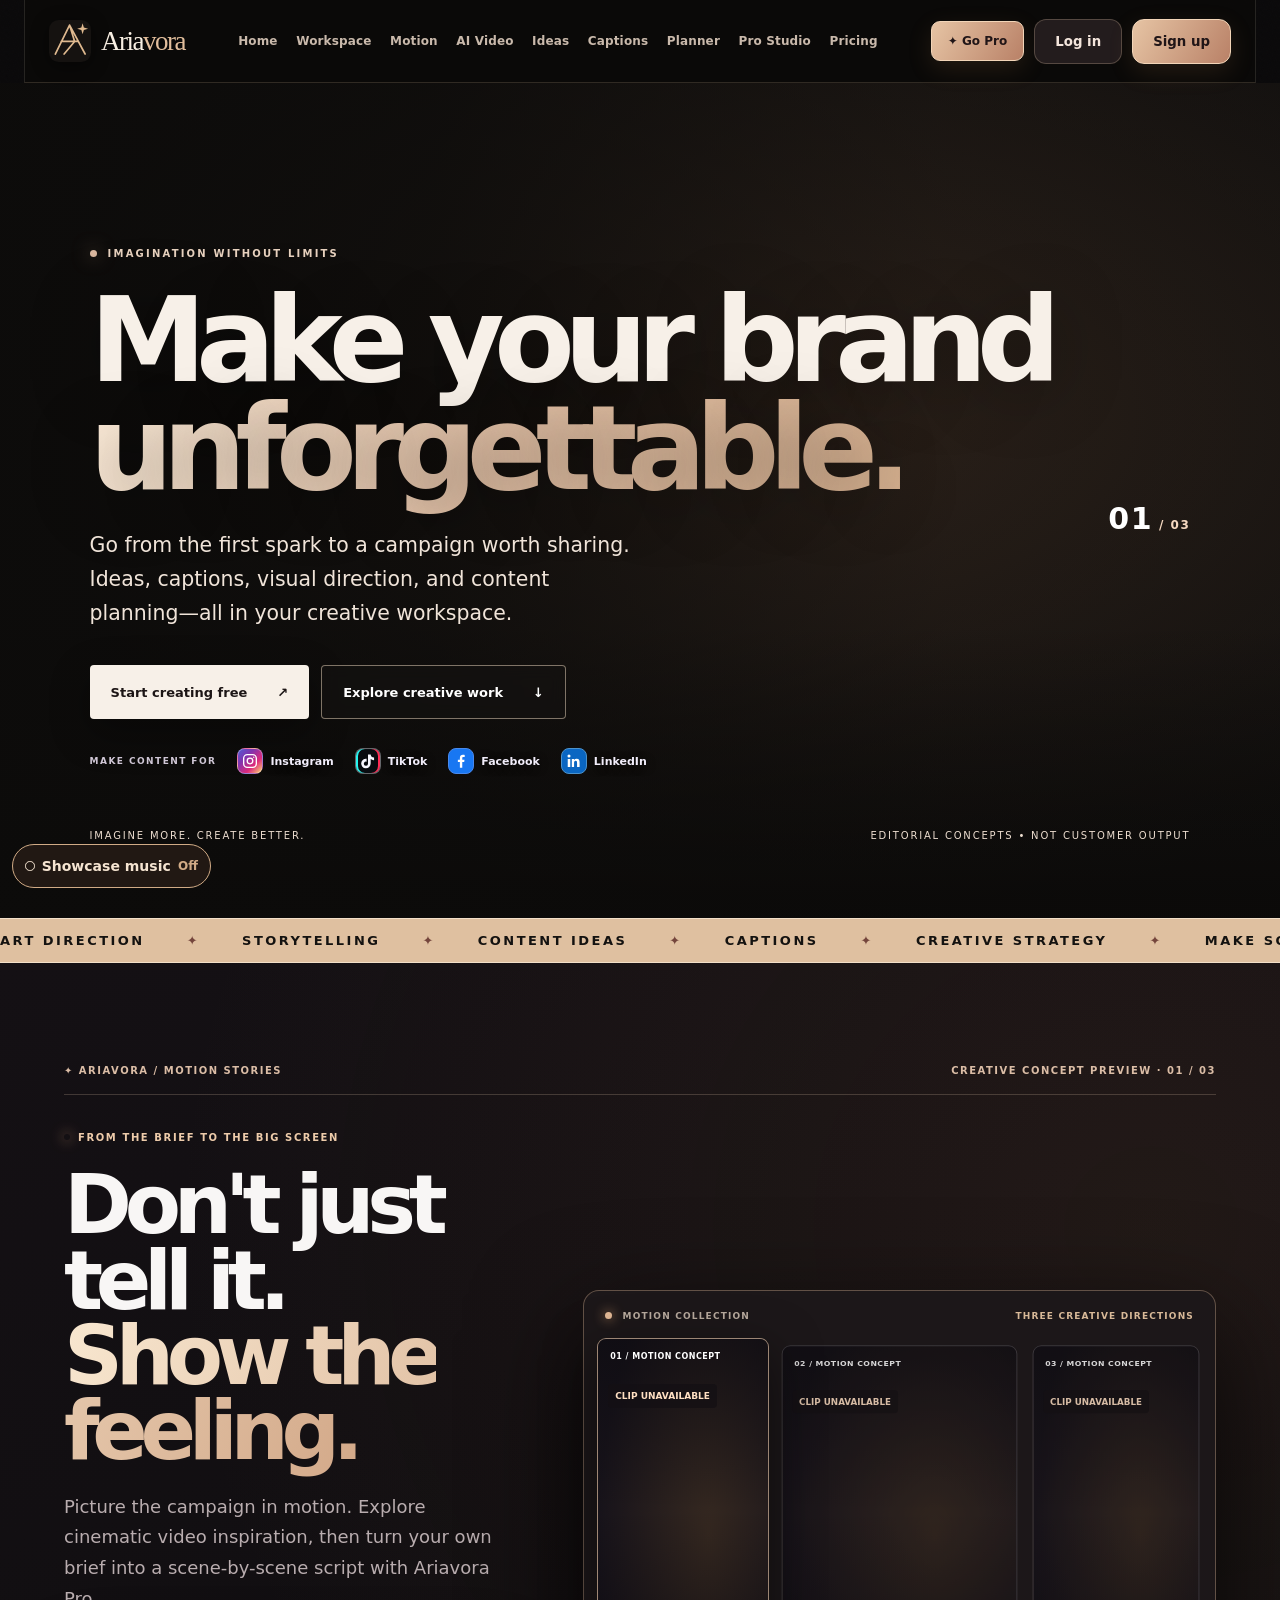
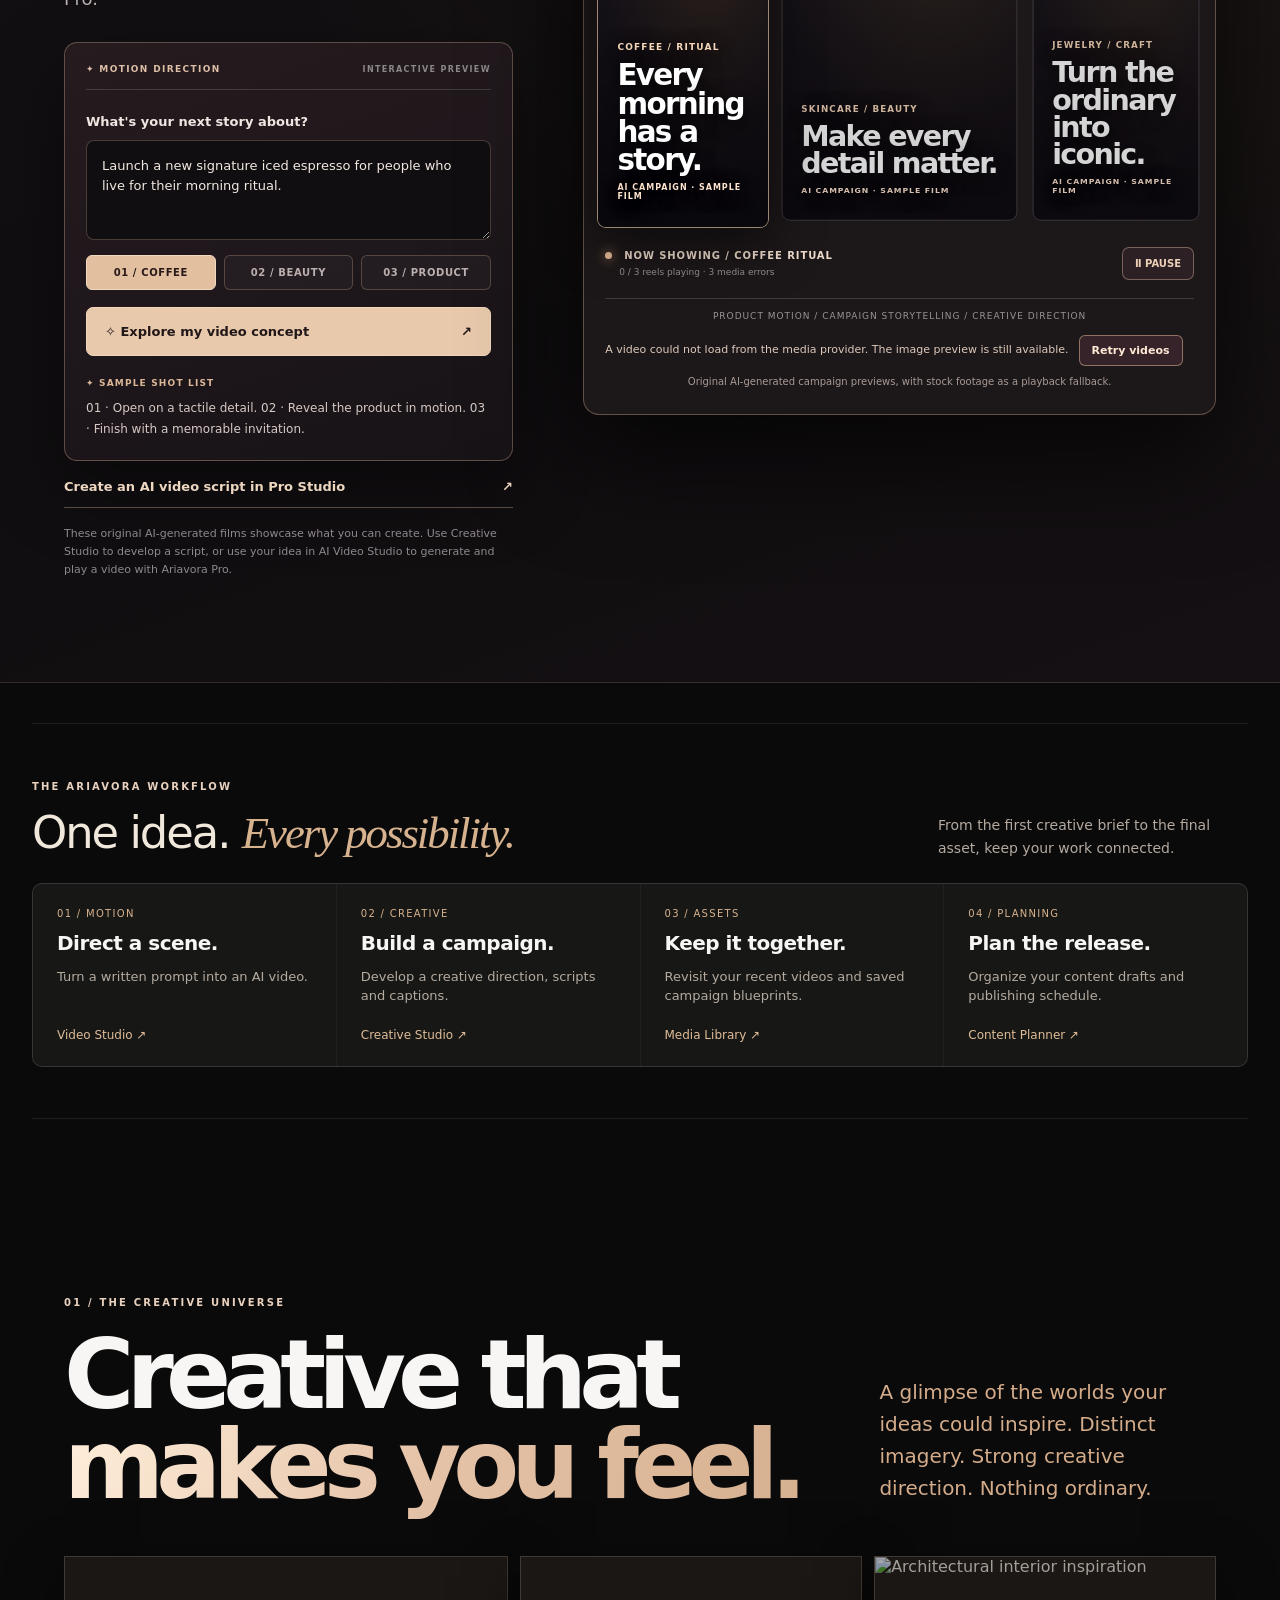
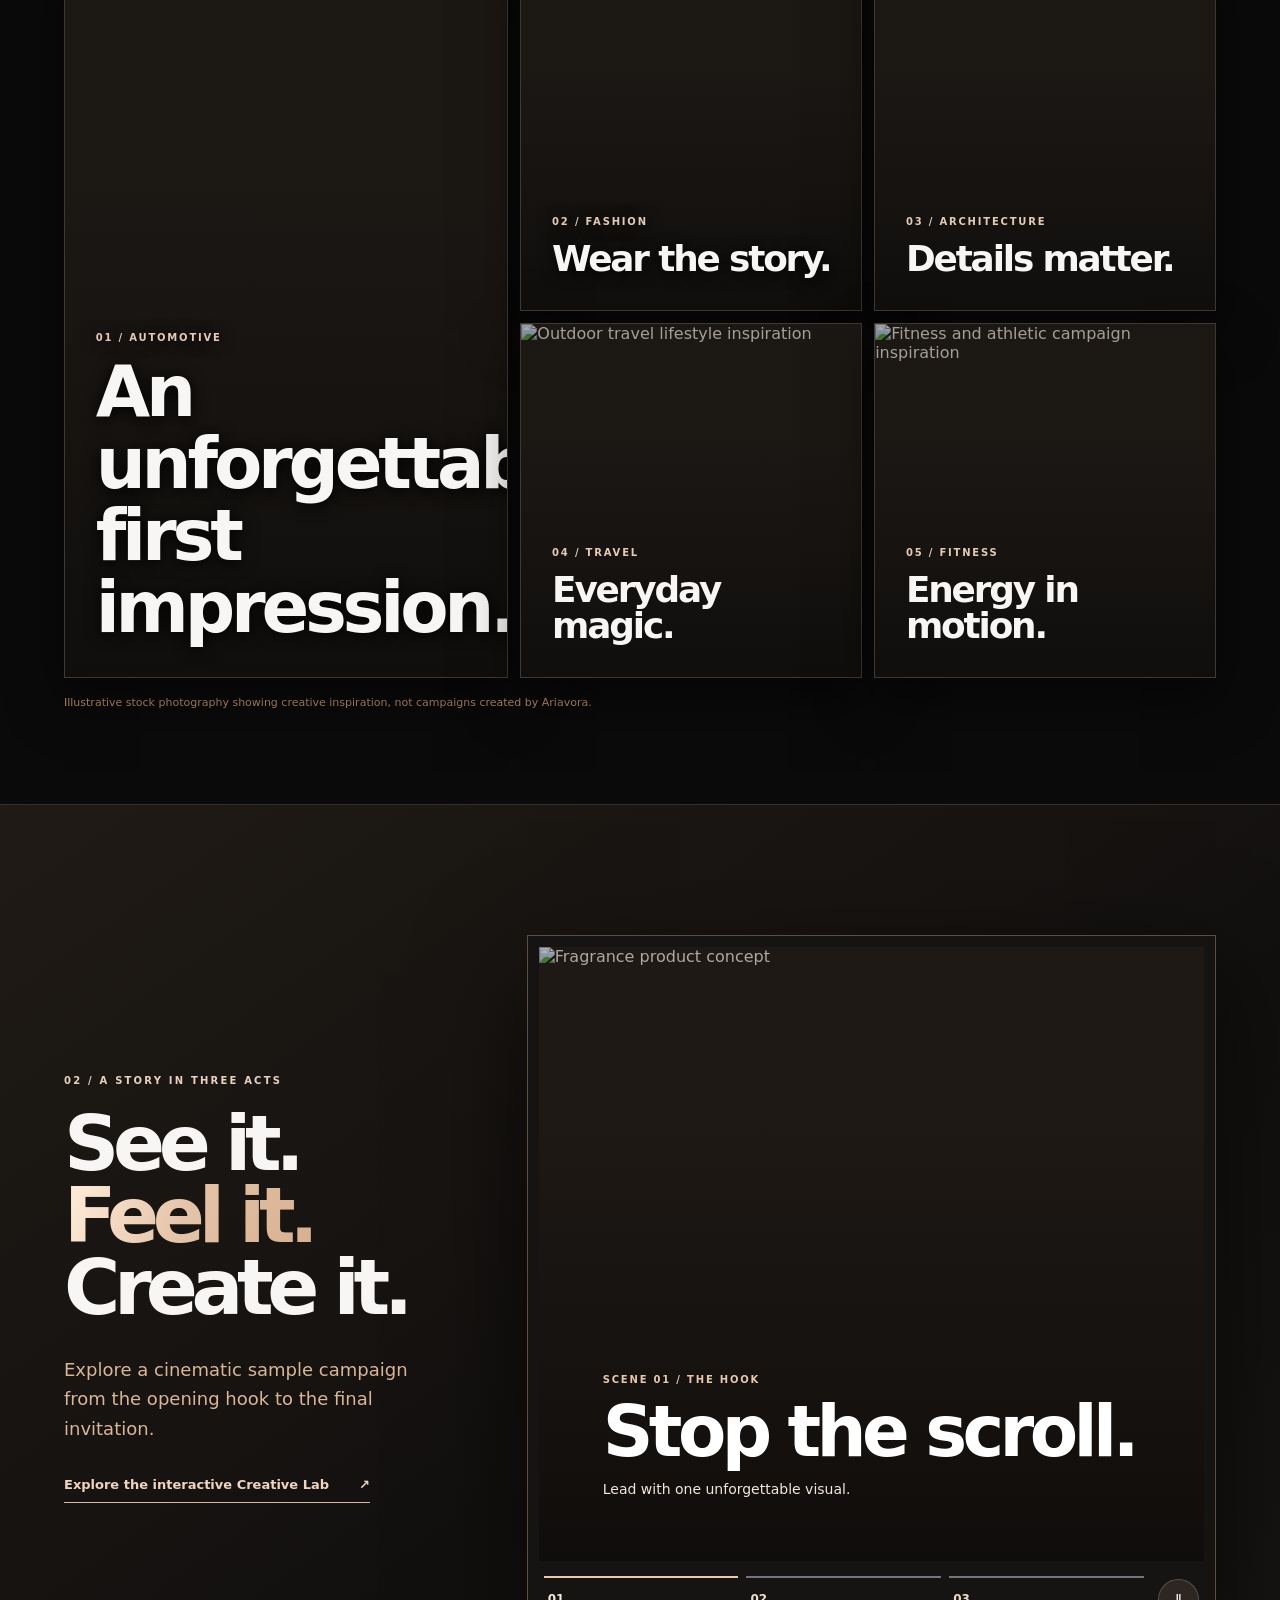
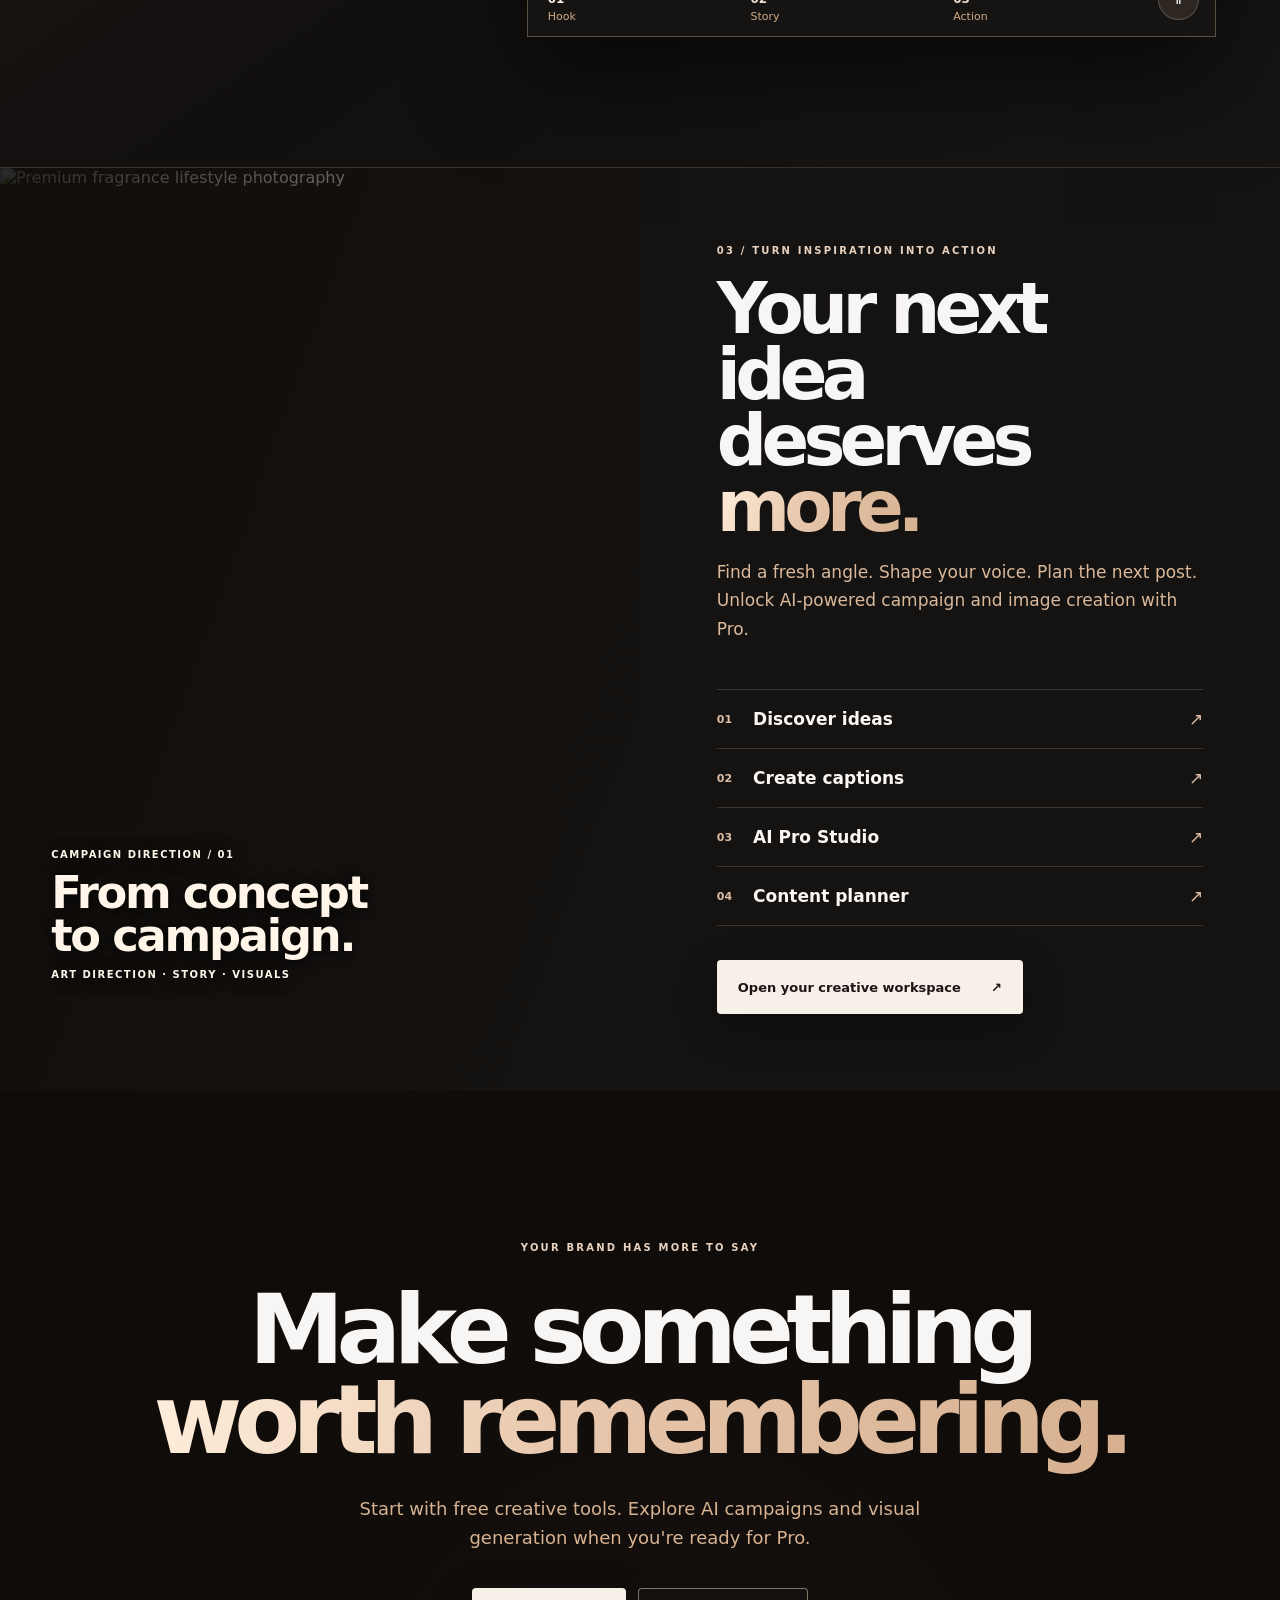
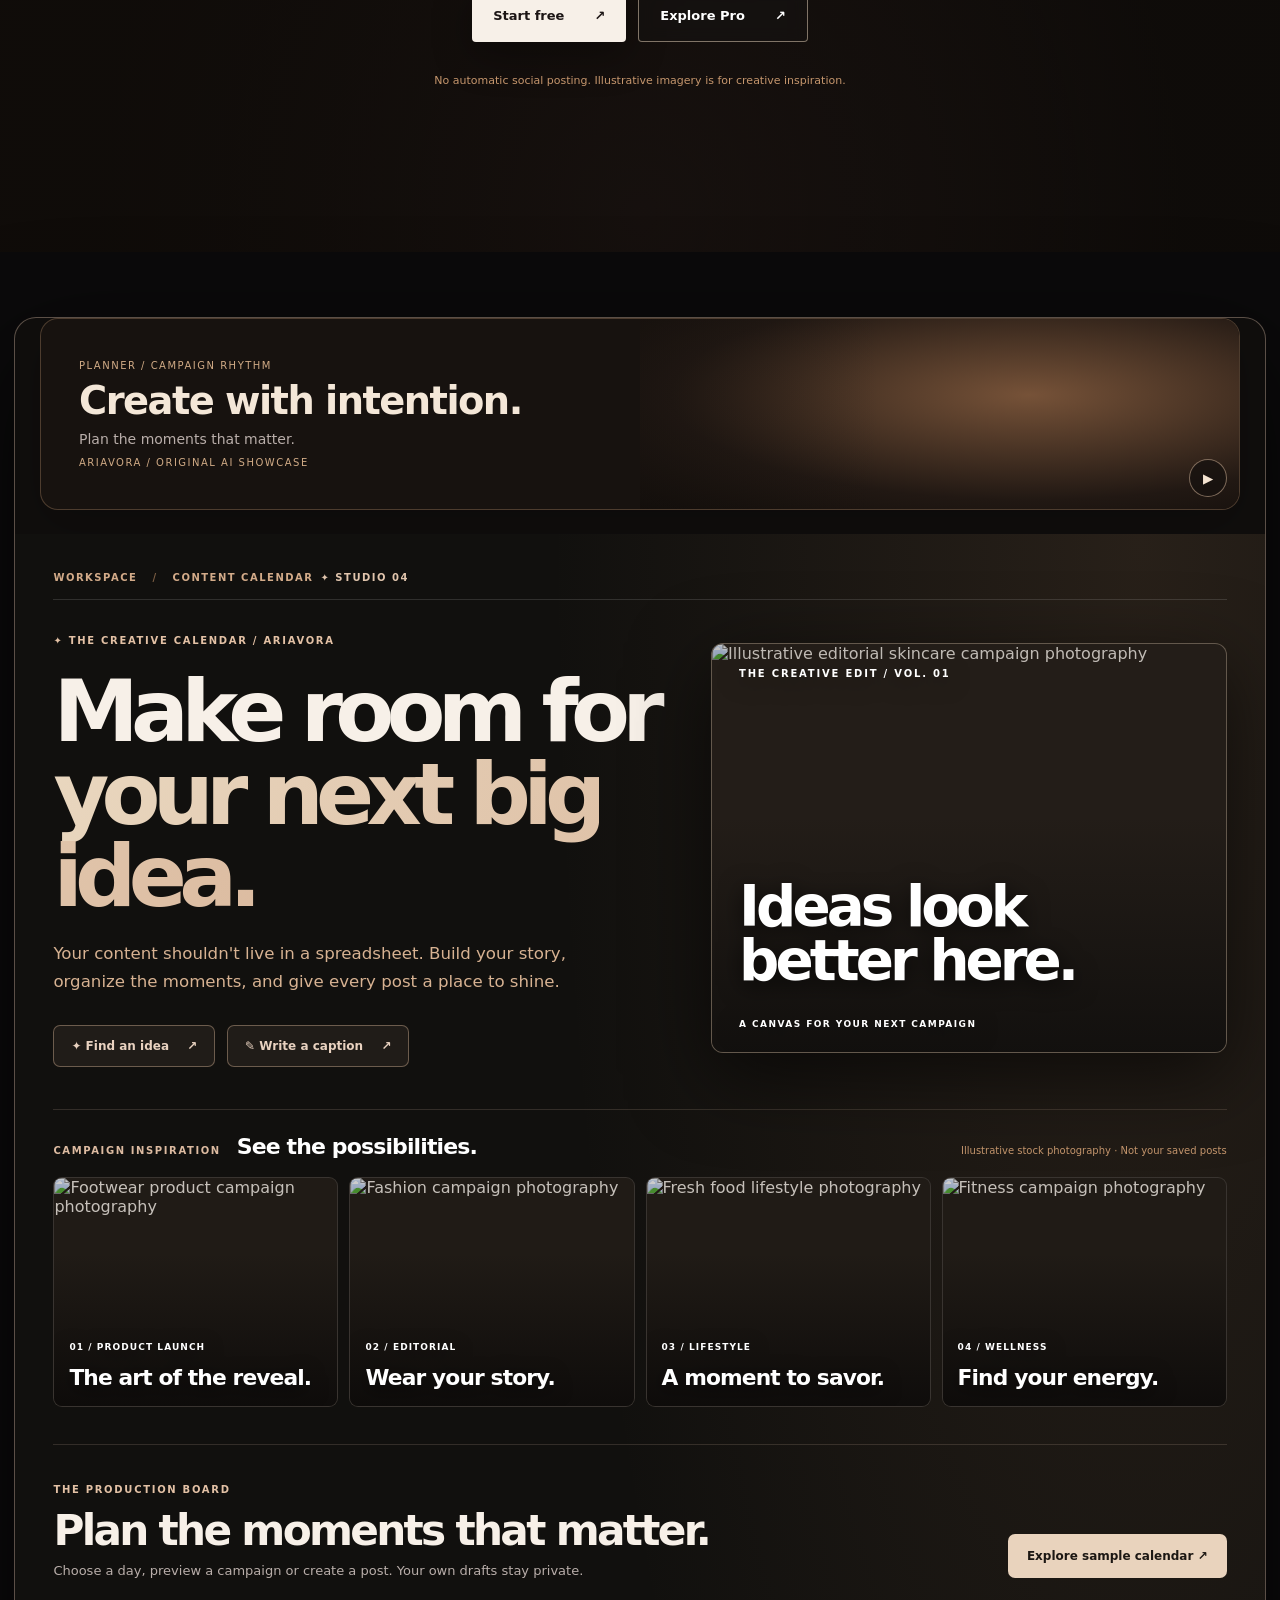
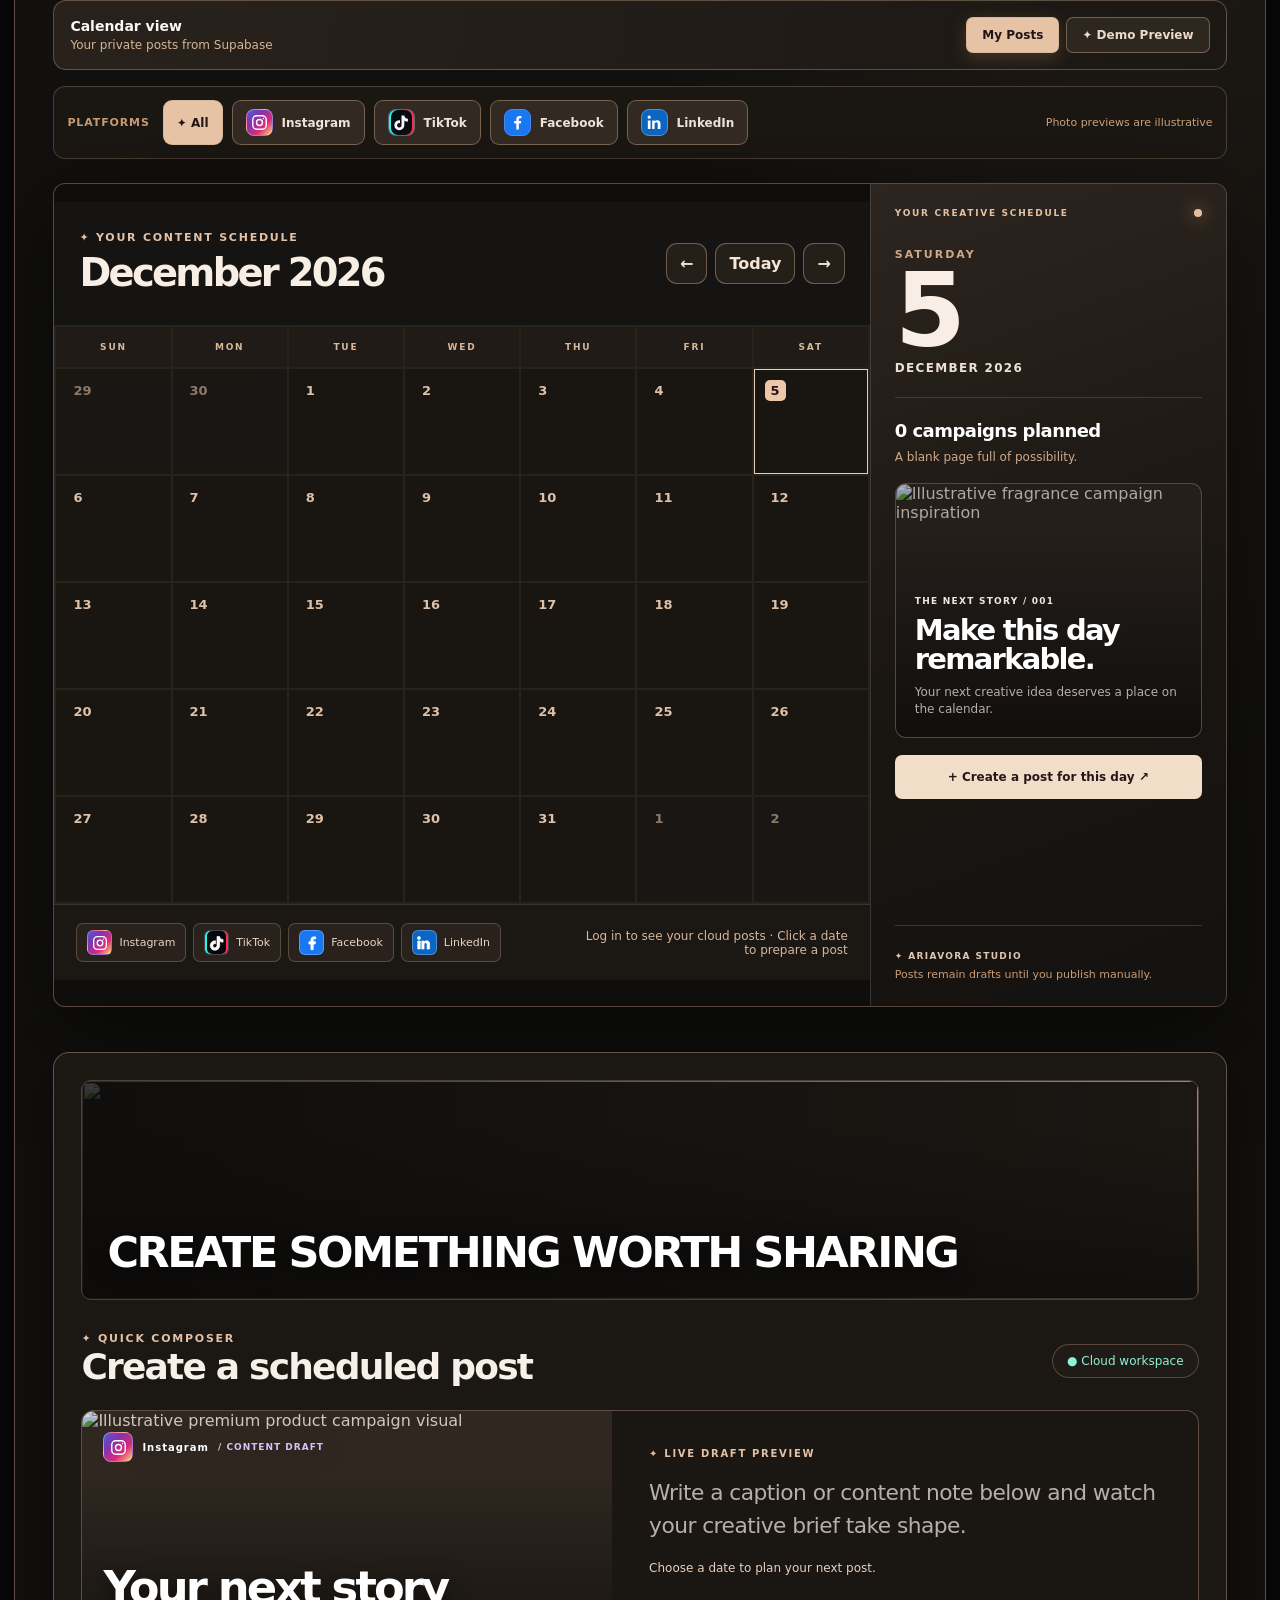
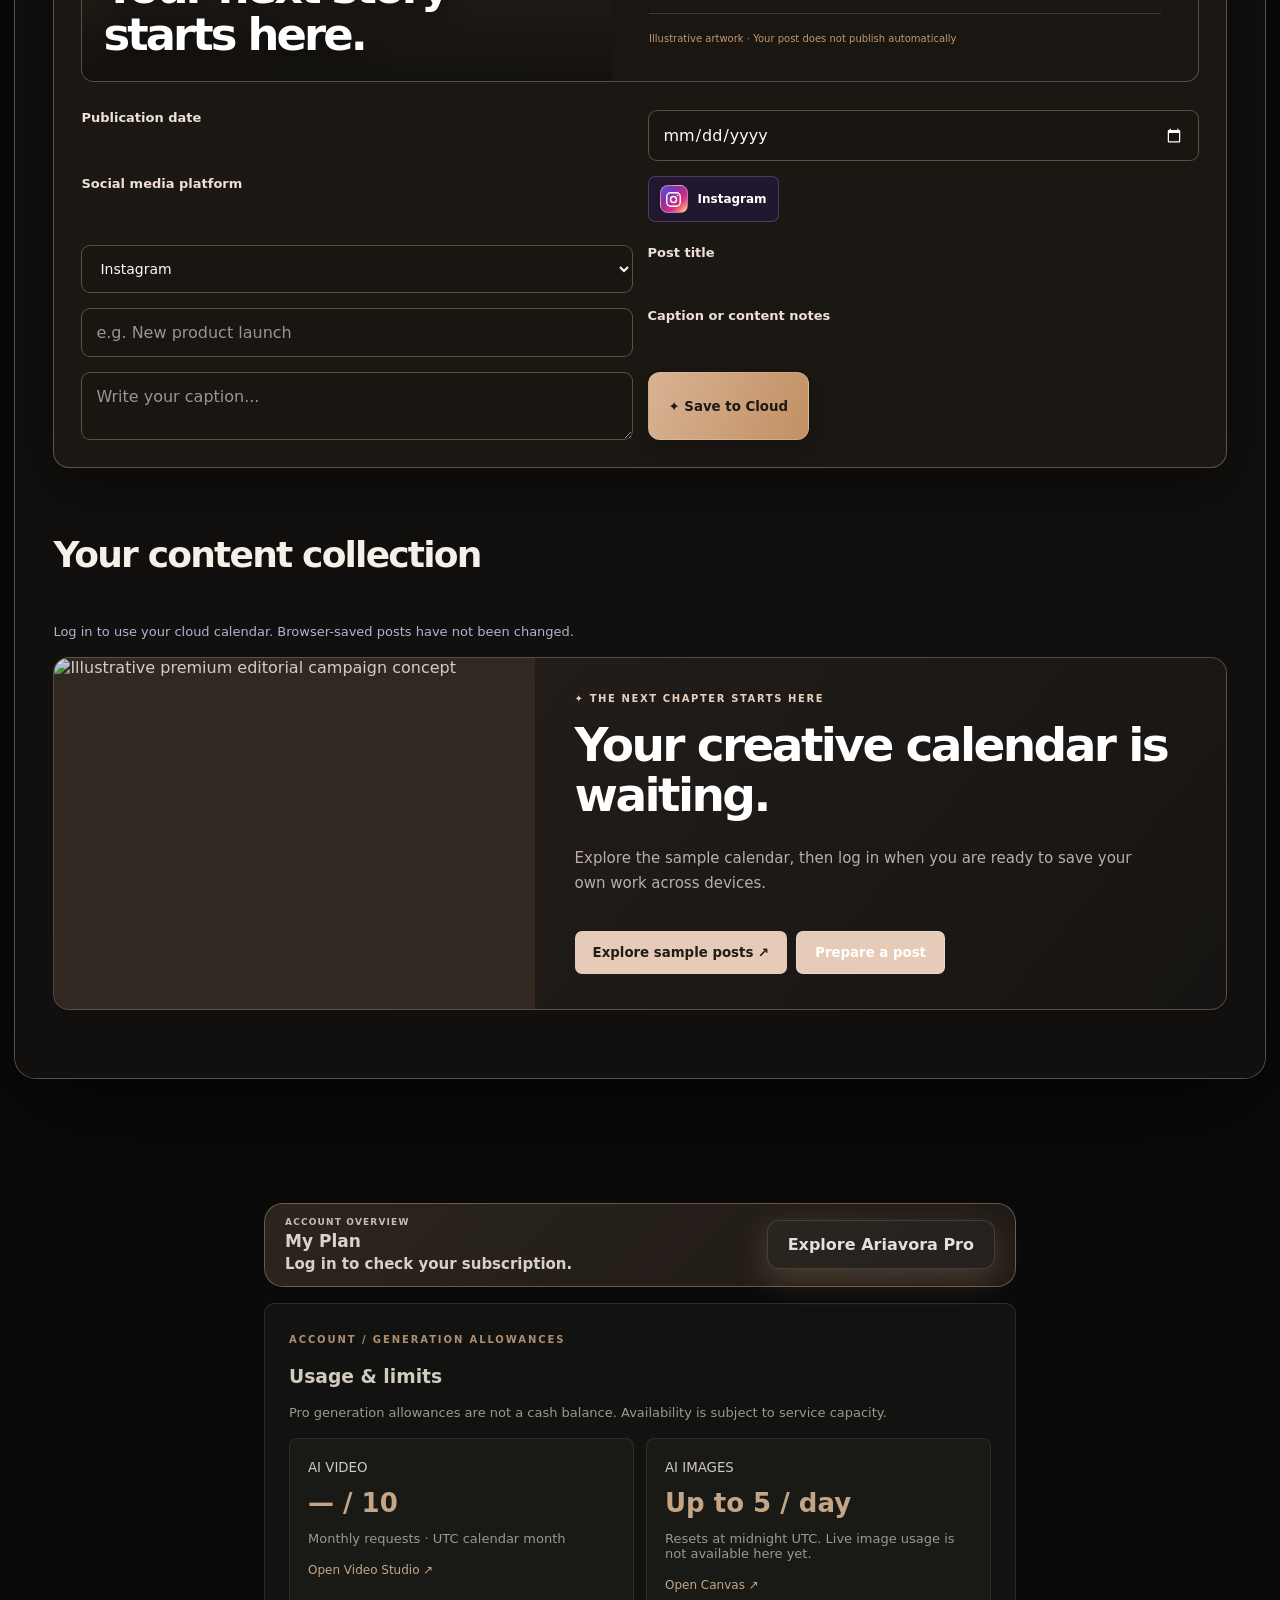
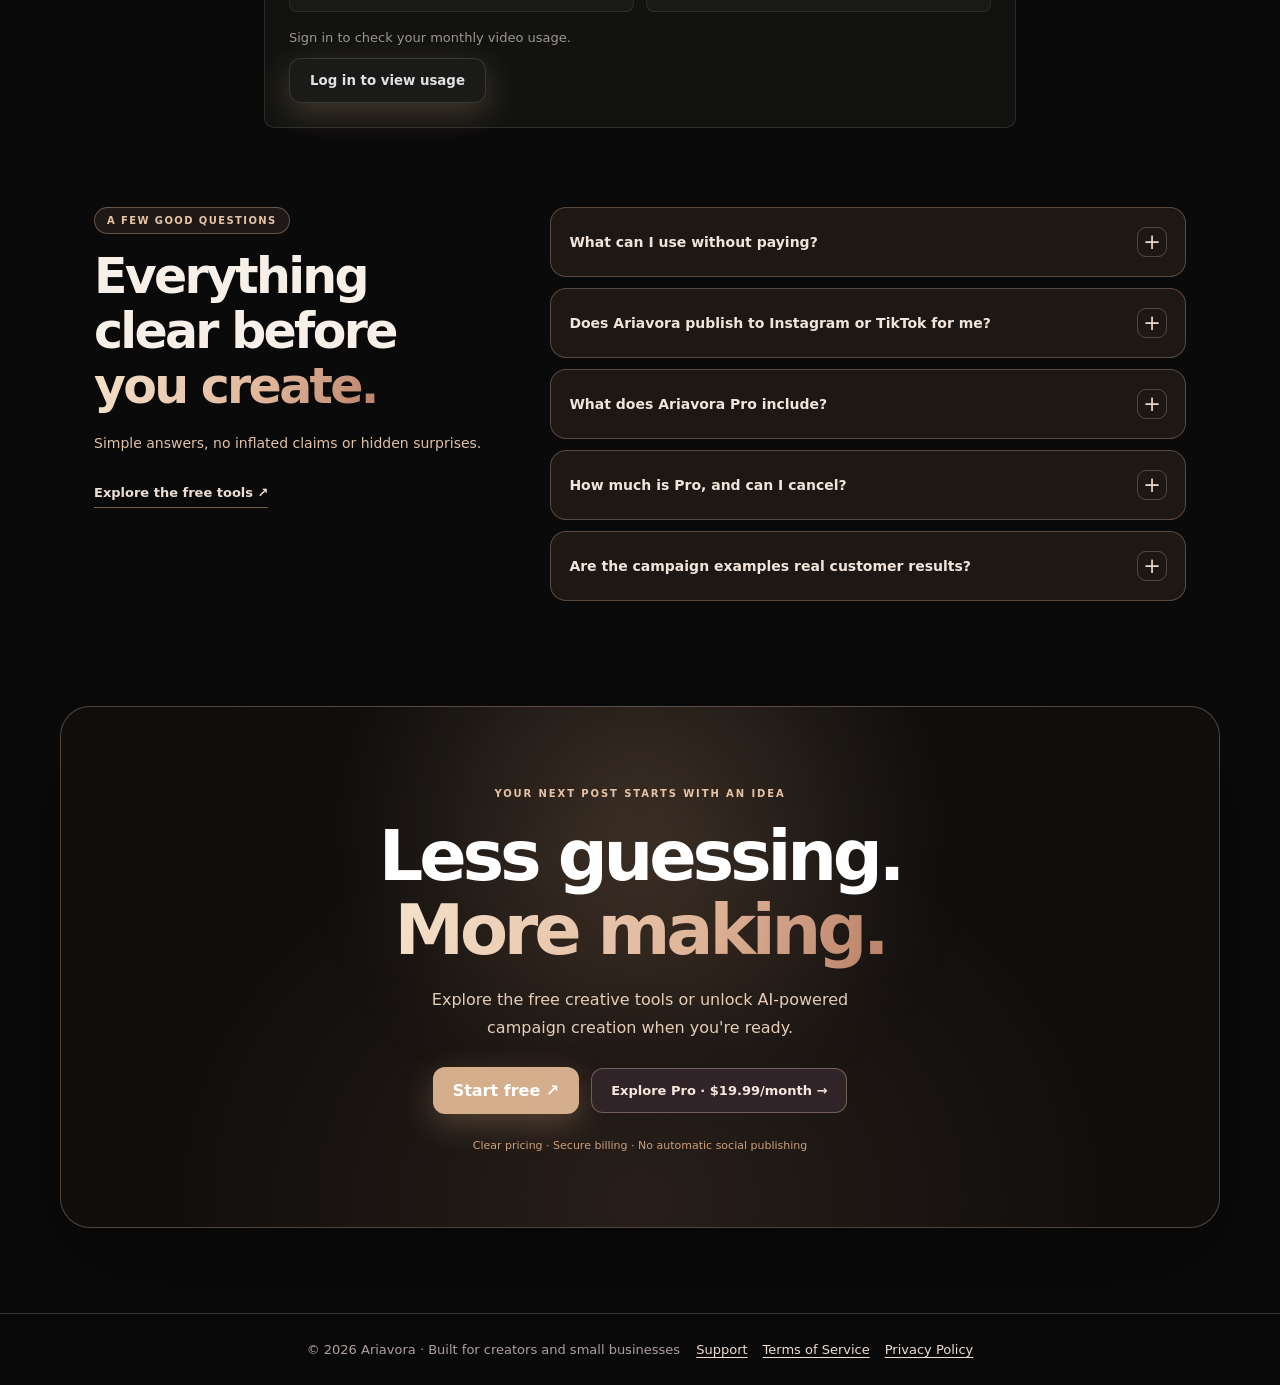
==== index.html @ 5693ae0e "Publish Ariavora’s verified support email address" ====
<!DOCTYPE html>
<html lang="en"><head><meta charset="UTF-8"><meta name="viewport" content="width=device-width,initial-scale=1"><meta name="theme-color" content="#0b0a0b"><title>Ariavora — AI Creative Studio</title>
<link rel="canonical" href="https://ariavora.com/">
<meta name="description" content="Create AI videos and images, develop campaign ideas and captions, and plan content in the Ariavora creative workspace.">
<meta property="og:type" content="website">
<meta property="og:site_name" content="Ariavora">
<meta property="og:url" content="https://ariavora.com/">
<meta property="og:title" content="Ariavora — AI Creative Studio">
<meta property="og:description" content="Create AI videos and images, develop campaign ideas and captions, and plan content in the Ariavora creative workspace.">
<meta name="twitter:card" content="summary">
<link rel="icon" type="image/svg+xml" href="./ariavora-emblem.svg"><style>
:root{font-family:Inter,ui-sans-serif,system-ui,-apple-system,Segoe UI,sans-serif;color:#fcfaf8;background:#141211}*{box-sizing:border-box}html{scroll-behavior:smooth}body{margin:0;background:radial-gradient(ellipse at 75% 8%,#533f2e77,transparent 35%),radial-gradient(ellipse at 8% 45%,#342b2466,transparent 40%),#141211}a{color:inherit;text-decoration:none}.wrap{max-width:1150px;margin:auto;padding:0 24px}.nav{height:76px;display:flex;align-items:center;justify-content:space-between;border-bottom:1px solid #ffffff19}.brand{font-weight:850;font-size:23px;letter-spacing:-1px}.mark{display:inline-grid;place-items:center;width:33px;height:33px;border-radius:10px;background:linear-gradient(135deg,#d7b394,#c4946b);margin-right:9px}.navlinks{display:flex;gap:30px;color:#e7d2bf;font-size:14px}.btn{border:0;border-radius:12px;padding:14px 20px;background:linear-gradient(115deg,#d4ad8a,#d5af8d);color:white;font-weight:750;cursor:pointer;box-shadow:0 8px 28px #cca27e44}.btn:hover{filter:brightness(1.13)}.ghost{background:#ffffff0a;border:1px solid #ffffff25;box-shadow:none}.hero{text-align:center;padding:94px 0 55px}.pill{display:inline-block;border:1px solid #ddbea370;border-radius:50px;padding:8px 15px;background:#dbbb9e1c;color:#ecdbcd;font-size:12px;font-weight:700}.hero h1{font-size:clamp(42px,7vw,76px);letter-spacing:-.065em;line-height:1.05;max-width:920px;margin:23px auto}.grad{background:linear-gradient(95deg,#e5ceb9,#cfa47e);-webkit-background-clip:text;background-clip:text;color:transparent}.hero p{color:#debfa5;font-size:18px;line-height:1.7;max-width:620px;margin:0 auto 27px}.actions{display:flex;gap:12px;justify-content:center;flex-wrap:wrap}.small{color:#c99d76;font-size:12px;margin-top:18px}.preview{position:relative;margin:35px auto 90px;max-width:1030px;padding:1px;border-radius:24px;background:linear-gradient(135deg,#e1c6ae,#56412f,#bf8c5f);box-shadow:0 30px 90px #070606aa}.window{border-radius:23px;background:#211b17;padding:24px;overflow:hidden}.top{display:flex;justify-content:space-between;align-items:center;border-bottom:1px solid #ffffff15;padding-bottom:17px}.dots{display:flex;gap:6px}.dots i{width:9px;height:9px;border-radius:50%;background:#ff768c}.dots i:nth-child(2){background:#f5c16c}.dots i:nth-child(3){background:#cca480}.muted{color:#d5af8d}.previewgrid{display:grid;grid-template-columns:1.15fr .85fr;gap:16px;margin-top:20px}.panel{background:#2d251f;border:1px solid #ffffff12;border-radius:16px;padding:22px}.eyebrow{font-size:11px;text-transform:uppercase;letter-spacing:.13em;color:#d3ab88}.panel h3{margin:9px 0 14px;font-size:23px}.statrow{display:grid;grid-template-columns:repeat(3,1fr);gap:9px}.stat{padding:13px;background:#211b17;border-radius:12px}.stat b{font-size:22px}.stat span{display:block;font-size:11px;color:#d4ae8c;margin-top:5px}.chart{height:135px;display:flex;gap:10px;align-items:end;padding-top:18px}.bar{flex:1;border-radius:7px 7px 2px 2px;background:linear-gradient(#d1a783,#ca9f7a);min-height:25px}.post{display:flex;gap:12px;align-items:center;margin-top:13px;background:#211b17;padding:12px;border-radius:12px}.thumb{width:62px;height:62px;border-radius:12px;display:grid;place-items:center;font-size:27px;flex-shrink:0}.thumb.one{background:linear-gradient(140deg,#ef7a9e,#bd8859)}.thumb.two{background:linear-gradient(140deg,#bc8657,#785b42)}.thumb.three{background:linear-gradient(140deg,#f4b866,#e77c71)}.post b{display:block;font-size:13px}.post small{display:block;color:#d4ae8c;margin-top:5px}.section{padding:50px 0 80px}.sectionhead{text-align:center;max-width:680px;margin:0 auto 34px}.sectionhead h2{font-size:clamp(29px,4vw,42px);letter-spacing:-.045em;margin:12px}.sectionhead p{color:#debfa5;line-height:1.6}.cards{display:grid;grid-template-columns:repeat(3,1fr);gap:17px}.card{border:1px solid #ffffff18;background:linear-gradient(155deg,#322a23,#221c18);border-radius:20px;padding:24px}.card .emoji{font-size:28px}.card h3{margin:16px 0 9px}.card p{color:#dcbca0;line-height:1.6;font-size:14px}.tool{background:linear-gradient(125deg,#312922,#221d18);border:1px solid #ffffff24;border-radius:24px;padding:32px;max-width:850px;margin:0 auto 85px}.tool h2{margin:0 0 8px;font-size:29px}.tool p{color:#dcbca0}.formrow{display:grid;grid-template-columns:1fr 1fr auto;gap:10px;margin-top:24px}select{min-width:0;border-radius:11px;border:1px solid #ffffff2b;background:#1c1814;color:white;padding:13px;font-size:14px}.result{display:none;background:#1c1814;border:1px solid #caa07b88;border-radius:14px;padding:22px;margin-top:20px;line-height:1.65}.result strong{color:#dbbb9f}.result p{margin-bottom:0;color:white}.foot{border-top:1px solid #ffffff1a;text-align:center;color:#cea27b;padding:28px;font-size:13px}@media(max-width:740px){.navlinks{display:none}.hero{padding-top:65px}.previewgrid,.cards,.formrow{grid-template-columns:1fr}.window{padding:15px}.panel{padding:16px}.statrow{gap:5px}.stat{padding:9px}.stat b{font-size:18px}.tool{padding:22px}.preview{margin-bottom:50px}}
input,textarea{min-width:0;border-radius:11px;border:1px solid #ffffff2b;background:#1c1814;color:white;padding:13px;font:inherit}input::placeholder,textarea::placeholder{color:#c69971}label{font-size:13px;font-weight:650;color:#f1e6dc}.tool{scroll-margin-top:24px}.tool button{max-width:100%}#savedPosts .btn{padding:10px 16px;margin-top:10px}#savedPosts p{overflow-wrap:anywhere} @media(max-width:740px){.tool input,.tool textarea,.tool select{width:100%}}

/* Authentication */

@media (max-width:740px) {
  .nav {
    display: flex;
    flex-direction: column;
    align-items: center;
    gap: 14px;
    padding-top: 18px;
    padding-bottom: 18px;
  }

  .nav .brand {
    align-self: center;
  }

  .nav .auth-nav {
    display: flex;
    flex-wrap: wrap;
    justify-content: center;
    width: 100%;
    gap: 10px;
  }

  .nav .auth-status {
    order: 2;
    flex-basis: 100%;
    max-width: 100%;
    text-align: center;
  }

  
.nav #logoutBtn {
  order: 3;
  position: static;
  margin: 0 auto;
}

.nav {
  margin-bottom: 45px;
}

}
.auth-nav{display:flex;gap:9px;align-items:center}.auth-status{font-size:12px;color:#debfa5;max-width:190px;overflow:hidden;text-overflow:ellipsis;white-space:nowrap}.auth-overlay{position:fixed;inset:0;background:#090807cc;display:none;align-items:center;justify-content:center;padding:20px;z-index:50;backdrop-filter:blur(10px)}.auth-overlay.open{display:flex}.auth-dialog{width:min(100%,440px);background:linear-gradient(150deg,#393028,#211b17);border:1px solid #dcbda166;border-radius:22px;padding:30px;box-shadow:0 30px 100px #000a;position:relative}.auth-dialog h2{margin:8px 0}.auth-dialog p{color:#debfa5;line-height:1.5}.auth-dialog form{display:grid;gap:12px;margin-top:22px}.auth-dialog input{width:100%}.auth-close{position:absolute;right:16px;top:14px;background:transparent;border:0;color:white;font-size:27px;cursor:pointer}.auth-switch{background:none;border:0;color:#dbbb9f;cursor:pointer;padding:8px}.auth-message{font-size:13px;min-height:22px;overflow-wrap:anywhere}.auth-message.error{color:#ff9eaa}.auth-message.ok{color:#87e4c5}
@media(max-width:740px){
  .auth-nav{
    flex-wrap:wrap;
    justify-content:center;
    width:100%;
    gap:8px;
  }
  .auth-nav .btn{
    padding:10px 12px;
    font-size:12px;
  }
  .auth-status{
    max-width:100%;
    flex-basis:100%;
    text-align:center;
  }
}


:root{--sp-violet:#e1c6af;--sp-cyan:#d2a985}
body{background:radial-gradient(ellipse at 10% 0%,#70553d75,transparent 35%),radial-gradient(ellipse at 95% 22%,#503d2c55,transparent 38%),#141211}
.nav{position:relative;z-index:3}.brand{letter-spacing:-.8px}
.hero{padding:80px 0 32px}.hero h1{max-width:990px;font-size:clamp(44px,7.2vw,84px)}
.hero p{max-width:690px}.hero .small{font-size:13px}
.hero-art{position:relative;margin:32px auto 28px;max-width:1100px;border:1px solid #d9b7985c;border-radius:27px;overflow:hidden;background:#231d18;box-shadow:0 30px 100px #0008,0 0 85px #c89c7525}
.hero-art img{display:block;width:100%;height:auto;aspect-ratio:16/9;object-fit:cover}
.hero-art .art-label{position:absolute;bottom:15px;left:16px;border:1px solid #ffffff36;border-radius:50px;background:#161412cc;backdrop-filter:blur(12px);font-size:12px;padding:10px 15px;color:#f6f0ea}
.trust-strip{display:flex;justify-content:center;flex-wrap:wrap;gap:13px;margin:16px 0 50px;color:#e5cdb8;font-size:13px}
.trust-strip span{padding:10px 16px;border:1px solid #ffffff20;border-radius:50px;background:#ffffff08}
.showcase{padding:40px 0 78px}.showcase-head{text-align:center;max-width:700px;margin:0 auto 32px}
.showcase-head h2{font-size:clamp(31px,4vw,48px);letter-spacing:-.045em;margin:13px 0}
.showcase-head p{color:#debfa5;line-height:1.7}
.showcase-grid{display:grid;grid-template-columns:repeat(3,minmax(0,1fr));gap:18px}
.showcase-card{background:linear-gradient(155deg,#393028,#241e19);border:1px solid #ffffff23;border-radius:22px;overflow:hidden;box-shadow:0 16px 45px #0a090866;transition:transform .2s,border-color .2s}
.showcase-card:hover{transform:translateY(-5px);border-color:#e1c6af99}
.showcase-visual{height:225px;padding:22px;display:flex;align-items:center;justify-content:center;position:relative;overflow:hidden}
.showcase-visual.idea{background:radial-gradient(circle at 80% 20%,#d2a98675,transparent 60%),linear-gradient(145deg,#3e342b,#231d18)}
.showcase-visual.caption{background:radial-gradient(circle at 70% 15%,#6f543d77,transparent 60%),linear-gradient(145deg,#382f27,#231d18)}
.showcase-visual.calendar{background:radial-gradient(circle at 75% 20%,#cfa88788,transparent 60%),linear-gradient(145deg,#41362d,#221c18)}
.mini-app{width:100%;max-width:285px;background:#211b17e8;border:1px solid #ffffff2c;border-radius:15px;padding:15px;box-shadow:0 14px 35px #0007;transform:rotate(-3deg)}
.mini-app .mini-head{display:flex;align-items:center;gap:7px;font-size:11px;color:#e0c3ab;margin-bottom:12px}.mini-dot{width:8px;height:8px;background:#e1c6af;border-radius:50%}
.mini-title{font-size:15px;font-weight:800;margin-bottom:8px}.mini-copy{font-size:12px;line-height:1.55;color:#f0e4d9}
.mini-tag{display:inline-block;background:#cea6843b;color:#ecdacb;padding:6px 9px;border-radius:7px;font-size:10px;margin-top:11px}
.mini-lines{height:7px;border-radius:10px;background:#e0c3ab3c;margin:8px 0}
.mini-cal{display:grid;grid-template-columns:repeat(7,1fr);gap:5px;margin-top:12px}.mini-cal span{height:22px;border:1px solid #ffffff16;border-radius:5px;background:#ffffff0a}.mini-cal span:nth-child(4),.mini-cal span:nth-child(10),.mini-cal span:nth-child(18){background:#d9b698}.mini-cal span:nth-child(13){background:#c4946a}
.showcase-body{padding:22px}.showcase-body h3{margin:0 0 9px;font-size:20px}.showcase-body p{font-size:14px;line-height:1.65;color:#ddbfa4;min-height:68px}
.showcase-body a{display:inline-block;margin-top:8px;color:#dec1a7;font-weight:750;font-size:14px}
.how-section{padding:28px 0 80px}.steps{display:grid;grid-template-columns:repeat(3,1fr);gap:18px}
.step{border:1px solid #ffffff1e;border-radius:18px;background:#ffffff08;padding:23px}
.step b{display:inline-grid;place-items:center;width:38px;height:38px;border-radius:12px;background:#d2aa8736;color:#ecdacb;margin-bottom:12px}
.step h3{margin:5px 0 8px}.step p{font-size:14px;color:#ddbea3;line-height:1.65;margin:0}
.final-cta{text-align:center;padding:42px 25px 55px;margin:0 auto 80px;border-radius:24px;background:radial-gradient(circle at 20% 0%,#cea27c5e,transparent 50%),linear-gradient(120deg,#3b3129,#2a231d);border:1px solid #ffffff25}
.final-cta h2{font-size:clamp(28px,4vw,43px);margin:0 0 12px}.final-cta p{color:#e3cab4;margin:0 auto 24px;max-width:540px;line-height:1.6}
@media(max-width:800px){.showcase-grid,.steps{grid-template-columns:1fr}.showcase-visual{height:215px}.showcase-body p{min-height:0}.hero-art{border-radius:18px}.hero-art .art-label{font-size:10px;bottom:9px;left:9px}.hero{padding-top:55px}}
@media(prefers-reduced-motion:reduce){.showcase-card{transition:none}.showcase-card:hover{transform:none}}

/* Motion-rich product showcase — all CSS/JS, no paid media */
.motion-section{margin:0 auto 80px;max-width:1100px;padding:26px;border:1px solid #dbba9d55;border-radius:28px;background:radial-gradient(circle at 8% 0%,#cca4802e,transparent 44%),linear-gradient(130deg,#27201b,#211b17);box-shadow:0 25px 75px #0005;overflow:hidden}
.motion-head{display:flex;justify-content:space-between;align-items:center;gap:20px;flex-wrap:wrap;margin-bottom:24px}.motion-head h2{font-size:clamp(27px,3.4vw,39px);letter-spacing:-.045em;margin:10px 0}.motion-head p{color:#dec0a6;line-height:1.6;margin:0;max-width:580px}.live-chip{font-size:12px;border:1px solid #ca9f7a6b;border-radius:50px;color:#e1c6af;padding:9px 13px;background:#4a382928}
.demo-layout{display:grid;grid-template-columns:1fr .88fr;gap:20px}.demo-console,.demo-post{border:1px solid #ffffff20;background:#1c1713;border-radius:20px;padding:22px;min-width:0}.demo-kicker{color:#dcbda1;font-size:11px;font-weight:750;letter-spacing:.13em;text-transform:uppercase}.demo-console h3{font-size:24px;margin:14px 0 18px}.demo-prompt{background:#2d261f;border:1px solid #ffffff1c;padding:15px;border-radius:13px;font-size:14px;color:#f5ede6;line-height:1.6}.demo-prompt b{color:#e1c5ad}.demo-progress{height:5px;background:#ffffff1a;border-radius:10px;margin:18px 0;overflow:hidden}.demo-progress i{display:block;width:100%;height:100%;background:linear-gradient(90deg,#d7b292,#cfa47e);transform-origin:left;animation:sp-progress 8s linear infinite}.demo-output{font-size:15px;line-height:1.7;min-height:106px;color:#f7f2ed;white-space:pre-wrap}.demo-cursor{display:inline-block;width:2px;height:17px;background:#d3ab89;vertical-align:middle;animation:sp-blink .85s steps(1) infinite}.demo-bottom{display:flex;align-items:center;gap:12px;justify-content:space-between;flex-wrap:wrap}.demo-bottom a{font-size:13px;color:#ddbea3;font-weight:750}.demo-post{display:flex;flex-direction:column}.platform-tabs{display:flex;gap:8px;margin:14px 0 16px;flex-wrap:wrap}.platform-tab{border:1px solid #ffffff2b;border-radius:50px;padding:8px 12px;color:#e9d4c2;background:#ffffff08;cursor:pointer;font:inherit;font-size:12px}.platform-tab[aria-pressed=true]{background:#d1a884;border-color:#e8d3c0;color:white}.social-frame{border:1px solid #ffffff1f;border-radius:18px;background:#26201a;overflow:hidden;flex:1}.social-top{display:flex;align-items:center;gap:10px;padding:13px 15px}.social-avatar{width:33px;height:33px;border-radius:50%;background:linear-gradient(140deg,#ef9c8e,#caa07b);display:grid;place-items:center;font-size:16px}.social-handle{font-size:12px;font-weight:800}.social-handle small{display:block;font-weight:400;color:#d5af8e;margin-top:2px}.social-picture{height:215px;background:radial-gradient(circle at 60% 20%,#ffd8b085,transparent 50%),linear-gradient(125deg,#bd885a,#c08d60 45%,#745840);display:flex;align-items:center;justify-content:center;position:relative;overflow:hidden}.social-picture:before,.social-picture:after{content:'';position:absolute;width:170px;height:170px;border:2px solid #ffffff47;border-radius:30px;transform:rotate(28deg);left:-42px;bottom:-75px}.social-picture:after{left:auto;right:-65px;top:-80px;border-radius:50%;width:220px;height:220px}.social-picture-inner{position:relative;z-index:1;text-align:center;text-shadow:0 6px 20px #0007}.social-picture-inner .big-emoji{font-size:68px;display:block;filter:drop-shadow(0 15px 12px #0005)}.social-picture-inner strong{font-size:21px;display:block;margin-top:6px}.social-actions{font-size:19px;padding:11px 15px 2px;letter-spacing:8px}.social-caption{font-size:12px;color:#ebd8c8;padding:8px 15px 15px;line-height:1.6}.demo-note{font-size:12px;color:#cfa47e;margin-top:17px}.demo-tools{display:flex;flex-wrap:wrap;gap:10px;margin-top:15px}.demo-tools a{border:1px solid #ffffff24;border-radius:10px;padding:10px 13px;background:#ffffff08;font-size:13px;color:#f5ede6}.demo-tools a:hover{border-color:#dfc1a7}
@keyframes sp-progress{0%{transform:scaleX(0)}90%,100%{transform:scaleX(1)}}@keyframes sp-blink{50%{opacity:0}}
@media(max-width:800px){.demo-layout{grid-template-columns:1fr}.motion-section{padding:17px;border-radius:20px}.demo-console,.demo-post{padding:17px}.social-picture{height:190px}}
@media(prefers-reduced-motion:reduce){.demo-progress i,.demo-cursor{animation:none}}

/* Ariavora premium studio v2 */
:root{--ink:#12100e;--purple:#d9b697;--aqua:#d1a682}
body{background:radial-gradient(ellipse at 50% -7%,#6e543da6,transparent 43%),radial-gradient(ellipse at 97% 35%,#55412f48,transparent 33%),#12100e}
.wrap{max-width:1240px}.nav{height:82px}.brand{font-size:25px}.navlinks a:hover{color:#d9b799}
.btn{transition:transform .2s,filter .2s;box-shadow:0 10px 32px #cea27c4d}.btn:hover{transform:translateY(-2px)}
.hero{padding:90px 0 35px}.hero h1{font-size:clamp(48px,7.4vw,94px);line-height:1.02;max-width:1050px;letter-spacing:-.075em}.hero p{font-size:19px;max-width:690px}.pill{background:#dbbb9f1d;letter-spacing:.08em}
.premium-shell{position:relative;max-width:1160px;margin:30px auto 70px;border-radius:26px;padding:1px;background:linear-gradient(130deg,#e1c6af,#cca27e 48%,#ca9f79);box-shadow:0 35px 105px #090807,0 0 95px #c79b7430}
.premium-shell:before{content:'';position:absolute;inset:-20px;z-index:-1;background:radial-gradient(ellipse,#cfa37d44,transparent 65%);filter:blur(30px)}
.premium-app{display:grid;grid-template-columns:205px minmax(0,1fr);border-radius:25px;overflow:hidden;background:#1a1612;min-height:520px}
.premium-sidebar{padding:24px 16px;background:#201b16;border-right:1px solid #ffffff12}
.sidebar-brand{font-size:19px;font-weight:850;letter-spacing:-.5px;margin:0 0 37px 8px}.sidebar-brand em{font-style:normal;color:#ddbfa4}
.side-link{display:flex;gap:11px;align-items:center;border-radius:10px;padding:12px;color:#dcbca0;font-size:13px;margin-bottom:7px}.side-link.active{background:linear-gradient(95deg,#d4ae8c47,#7f604624);color:white;border:1px solid #e1c5ad45}.side-icon{font-size:18px}
.side-plan{margin-top:50px;padding:15px;background:linear-gradient(140deg,#c08d604f,#55412f4f);border:1px solid #debfa544;border-radius:13px;font-size:12px;color:#efe3d8;line-height:1.6}.side-plan strong{display:block;color:#fff;font-size:13px}
.premium-main{padding:25px 28px 28px;min-width:0}.app-topline{display:flex;align-items:center;justify-content:space-between;gap:10px;border-bottom:1px solid #ffffff12;padding-bottom:20px}.app-topline small{color:#cd9f77;font-size:12px}.avatar{width:35px;height:35px;border-radius:50%;background:linear-gradient(130deg,#ddbea3,#cda582);display:grid;place-items:center;color:#191511;font-weight:900}
.app-greeting{display:flex;justify-content:space-between;align-items:center;gap:14px;margin:26px 0 20px}.app-greeting h2{font-size:clamp(21px,3vw,30px);margin:0 0 7px;letter-spacing:-.04em}.app-greeting p{color:#dbba9d;margin:0;font-size:13px}.app-chip{font-size:11px;color:#8ee8d0;background:#2b241e;border:1px solid #664e38;border-radius:40px;padding:8px 11px;white-space:nowrap}
.app-statgrid{display:grid;grid-template-columns:repeat(3,minmax(0,1fr));gap:13px}.app-stat{border:1px solid #ffffff18;border-radius:15px;padding:18px;background:linear-gradient(140deg,#352c25,#28211c)}.app-stat .stat-symbol{font-size:19px}.app-stat strong{display:block;font-size:29px;margin:9px 0 4px}.app-stat span{font-size:12px;color:#dbba9d}
.app-contentgrid{display:grid;grid-template-columns:1.1fr .9fr;gap:14px;margin-top:15px}.app-widget{border:1px solid #ffffff18;border-radius:16px;background:#27211b;padding:20px;min-width:0}.app-widget-head{display:flex;justify-content:space-between;gap:6px;align-items:center}.app-widget h3{font-size:15px;margin:0}.app-widget-head span{font-size:10px;color:#d9b799}.sparkline{display:flex;gap:9px;align-items:end;height:140px;padding:25px 4px 0}.sparkline i{flex:1;display:block;border-radius:7px 7px 2px 2px;background:linear-gradient(0deg,#b98150,#dbbb9e 70%,#d2a985);height:var(--h);animation:riseIn 1.1s ease both;transform-origin:bottom}.sparkline i:nth-child(2n){animation-delay:.15s}.sparkline i:nth-child(3n){animation-delay:.3s}
.app-post{display:flex;gap:11px;align-items:center;border:1px solid #ffffff10;border-radius:10px;background:#1e1915;padding:10px;margin-top:10px}.app-post-emoji{width:42px;height:42px;flex-shrink:0;display:grid;place-items:center;font-size:23px;border-radius:10px;background:linear-gradient(140deg,#cca37f,#795c43)}.app-post:nth-child(3) .app-post-emoji{background:linear-gradient(140deg,#ae7645,#6e533c)}.app-post:nth-child(4) .app-post-emoji{background:linear-gradient(140deg,#eea76c,#ae7645)}.app-post b{font-size:12px;display:block}.app-post small{font-size:10px;color:#d6b191}
.app-bottom{margin-top:14px;display:flex;align-items:center;justify-content:space-between;gap:12px;padding:13px 18px;border:1px solid #ca9f7a5e;background:#b77d4a20;border-radius:13px}.app-bottom span{font-size:12px;color:#ebd9c9}.app-bottom a{font-size:12px;color:#dec0a6;font-weight:750}
.preview-caption{text-align:center;color:#cea27c;font-size:12px;margin-top:15px}
.showcase{padding-top:28px}.showcase-card{transition:transform .25s,box-shadow .25s}.showcase-card:hover{box-shadow:0 22px 60px #0d0c0b99}.showcase-visual{height:255px}.mini-app{max-width:310px;transform:rotate(-2deg) scale(1.06)}
.motion-section{box-shadow:0 30px 90px #0b0a0977}.sectionhead h2,.showcase-head h2{font-size:clamp(33px,4.3vw,52px)}
@keyframes riseIn{from{transform:scaleY(.15);opacity:.3}to{transform:scaleY(1);opacity:1}}
@media(max-width:800px){.premium-app{grid-template-columns:1fr}.premium-sidebar{display:none}.premium-main{padding:18px}.premium-shell{margin:25px auto 50px}.app-stat{padding:12px}.app-stat strong{font-size:23px}.app-contentgrid{grid-template-columns:1fr}.app-greeting{margin:20px 0}.app-chip{display:none}.hero{padding-top:56px}.hero h1{font-size:clamp(43px,10vw,68px)}.showcase-visual{height:230px}}
@media(max-width:420px){.app-statgrid{gap:6px}.app-stat{padding:10px}.app-stat span{font-size:10px}.app-stat strong{font-size:21px}.premium-main{padding:12px}.app-topline{padding:8px 4px 13px}.app-greeting h2{font-size:21px}.app-widget{padding:15px}}
@media(prefers-reduced-motion:reduce){.sparkline i{animation:none}.btn{transition:none}}

/* Platform-specific social previews: distinct imagery and native-inspired layouts */
.social-preview{position:relative;min-width:0;transition:background .25s ease}.social-top{min-height:59px}.preview-more{margin-left:auto;color:#ddbda2;letter-spacing:2px}.social-media{position:relative;overflow:hidden;height:290px;background:#362d25}.social-media img{width:100%;height:100%;display:block;object-fit:cover;transition:transform .45s ease,opacity .2s ease}.social-media-shade{position:absolute;inset:0;pointer-events:none;background:linear-gradient(0deg,#15131190,transparent 55%);opacity:.3}.social-actions{display:flex;justify-content:space-between;align-items:center;letter-spacing:0;font-size:23px;padding:10px 16px 0}.social-caption{padding:10px 16px 18px;font-size:12px}.facebook-engagement{display:flex;justify-content:space-around;align-items:center;padding:13px 10px;border-top:1px solid #ffffff22;color:#ecdacb;font-size:12px}.tiktok-video-copy,.tiktok-rail{display:none}.social-preview[data-platform="tiktok"]{max-width:305px;width:100%;margin:auto;border-radius:22px;background:#090807;box-shadow:0 10px 40px #0005}.social-preview[data-platform="tiktok"] .social-top{position:absolute;top:8px;left:8px;right:8px;z-index:2;background:#0005;border-radius:14px;padding:8px}.social-preview[data-platform="tiktok"] .social-media{height:430px}.social-preview[data-platform="tiktok"] .social-media-shade{opacity:1;background:linear-gradient(0deg,#000c,transparent 50%,#0005)}.social-preview[data-platform="tiktok"] .tiktok-video-copy{display:flex;position:absolute;bottom:65px;left:16px;right:55px;z-index:2;flex-direction:column;gap:7px;text-shadow:0 2px 12px #000}.tiktok-video-copy span{font-size:11px;letter-spacing:.14em;font-weight:750}.tiktok-video-copy strong{font-size:23px;line-height:1.1}.tiktok-video-copy small{font-size:12px}.social-preview[data-platform="tiktok"] .tiktok-rail{display:flex;position:absolute;right:11px;bottom:75px;z-index:3;flex-direction:column;gap:20px;text-align:center;font-size:27px;text-shadow:0 2px 10px #000}.tiktok-rail span{display:grid}.tiktok-rail small{font-size:10px}.social-preview[data-platform="tiktok"] .social-actions{display:none}.social-preview[data-platform="tiktok"] .social-caption{position:absolute;bottom:0;left:0;right:0;z-index:2;padding:15px 55px 14px 14px;background:#090807;font-size:11px}.social-preview[data-platform="facebook"] .social-top{background:#2e2620}.social-preview[data-platform="facebook"] .social-media{height:255px}.social-preview[data-platform="facebook"] .social-actions{display:none}.social-preview[data-platform="facebook"] .social-caption{padding:14px 16px}.social-preview[data-platform="facebook"] .facebook-engagement{display:flex}.social-preview[data-platform="facebook"] .social-avatar{background:linear-gradient(135deg,#c29065,#cfa887)}@media(max-width:500px){.social-media{height:225px}.social-preview[data-platform="tiktok"] .social-media{height:400px}}

/* Ariavora Studio 3 — neon-glass planner */
#calendar{max-width:1140px;padding:34px;background:radial-gradient(ellipse at 92% 0%,#b87e4c37,transparent 45%),linear-gradient(145deg,#261f1a,#1b1613);border:1px solid #dab89b55;box-shadow:0 28px 90px #0b0a099c, inset 0 1px #ffffff13}
#calendar h2{font-size:clamp(30px,4vw,43px);letter-spacing:-.05em}.studio-kicker{font-size:11px;letter-spacing:.16em;font-weight:800;color:#dbba9e}.studio-header{display:flex;justify-content:space-between;gap:16px;align-items:center;flex-wrap:wrap}.studio-header p{margin:7px 0}.studio-live{padding:9px 14px;border:1px solid #cea17955;border-radius:30px;background:#2a241d66;color:#8df3d6;font-size:12px}
.month-shell{margin:24px 0 26px;border:1px solid #ffffff24;border-radius:22px;overflow:hidden;background:linear-gradient(145deg,#2a231d,#1b1713);box-shadow:0 20px 55px #0005}.month-toolbar{display:flex;justify-content:space-between;align-items:center;gap:12px;flex-wrap:wrap;padding:20px 22px;border-bottom:1px solid #ffffff17}.month-toolbar h3{margin:0;font-size:23px;letter-spacing:-.04em}.month-actions{display:flex;align-items:center;gap:9px}.month-btn{border:1px solid #ffffff2b;background:#ffffff0b;color:#f8f3ef;border-radius:10px;padding:10px 13px;cursor:pointer;font:inherit;font-weight:700}.month-btn:hover,.month-btn:focus-visible{border-color:#e0c4ac;background:#d3aa8733}.month-grid{display:grid;grid-template-columns:repeat(7,minmax(0,1fr));gap:1px;background:#ffffff14}.month-weekday{text-align:center;background:#261f1a;color:#d4ad8b;font-size:11px;letter-spacing:.09em;font-weight:800;padding:13px 3px}.month-cell{background:#221c18;min-height:112px;padding:10px 8px;text-align:left;border:0;color:#f9f4ef;cursor:pointer;min-width:0;position:relative;display:flex;flex-direction:column;align-items:stretch;gap:7px;font:inherit;transition:background .18s}.month-cell:hover{background:#4a3829}.month-cell.outside{background:#1b1713;color:#a46f41}.month-cell.selected{background:#4f3c2b;box-shadow:inset 0 0 0 2px #e1c6af}.month-cell.today .day-number{background:#cca380;color:white;border-radius:9px;padding:5px 8px}.day-number{font-size:12px;font-weight:800;align-self:flex-start;padding:5px 8px}.day-post{font-size:10px;line-height:1.4;padding:6px 7px;border-radius:7px;background:#c79a723b;border-left:3px solid #e3c9b3;color:#f5eee7;overflow:hidden;text-overflow:ellipsis;white-space:nowrap}.day-post.tiktok{background:#60493533;border-color:#cea785;color:#e9d4c2}.day-post.facebook{background:#b1784636;border-color:#d4ad8a;color:#ebdbcd}.day-post.linkedin{background:#aa744433;border-color:#d6b090;color:#eee1d5}.day-more{font-size:10px;color:#ddbea4}.month-footer{display:flex;justify-content:space-between;gap:12px;flex-wrap:wrap;padding:15px 21px;color:#ddbea4;font-size:12px;border-top:1px solid #ffffff18}.month-legend{display:flex;gap:13px;flex-wrap:wrap}.month-legend span:before{content:'';display:inline-block;width:8px;height:8px;border-radius:3px;background:var(--dot);margin-right:6px}.planner-form{background:#211c17;border:1px solid #ffffff1c;border-radius:19px;padding:24px;margin-top:20px}.planner-form h3{margin:0 0 7px}.planner-form .planner-fields{display:grid;grid-template-columns:1fr 1fr;gap:15px}.planner-form .wide{grid-column:1/-1}.planner-form label{display:block;margin-bottom:7px}.planner-form input,.planner-form select,.planner-form textarea{width:100%}.planner-form .btn{justify-self:start}.planner-subhead{display:flex;justify-content:space-between;gap:12px;align-items:center;flex-wrap:wrap}.planner-count{font-size:12px;color:#e3c9b2}.post-cloud-card{background:linear-gradient(120deg,#302822,#241e19)!important;border:1px solid #ffffff21!important;border-left:3px solid #ddbea3!important;box-shadow:0 8px 28px #0003}.post-cloud-card h3{margin:0}.post-cloud-card p{margin:9px 0;color:#e5cdb8}.post-cloud-card .btn{padding:9px 13px!important;font-size:12px}
#captions{max-width:1000px;background:radial-gradient(circle at 100% 0%,#5e47343a,transparent 40%),linear-gradient(140deg,#322a23,#211b17);border-color:#d0a68155}#captions h2{font-size:clamp(29px,4vw,40px)}.caption-control-grid{display:grid;grid-template-columns:repeat(2,minmax(0,1fr));gap:14px}.caption-control-grid .full{grid-column:1/-1}.caption-field label{display:block;margin-bottom:7px}.caption-field input,.caption-field textarea,.caption-field select{width:100%}.caption-output{display:none;border:1px solid #d4ad8b77;border-radius:17px;background:#1b1713;padding:23px;white-space:pre-wrap;line-height:1.8;overflow-wrap:anywhere}.caption-output .caption-tag{color:#d9b698;font-size:11px;font-weight:800;letter-spacing:.12em}.caption-variants{display:flex;gap:9px;flex-wrap:wrap}.caption-variants button{border:1px solid #ffffff2a;background:#ffffff0b;border-radius:9px;padding:9px 12px;color:#f5ece5;cursor:pointer}.caption-variants button[aria-pressed=true]{background:#c4956c;border-color:#e4cbb5}.caption-actions{display:flex;gap:10px;flex-wrap:wrap}.caption-hint{font-size:12px;color:#ddbea3}
@media(max-width:700px){#calendar{padding:18px}.month-cell{min-height:77px;padding:5px 3px;gap:3px}.day-number{font-size:11px;padding:4px}.day-post{font-size:9px;padding:4px 3px}.month-toolbar{padding:15px}.month-toolbar h3{font-size:19px}.month-weekday{font-size:9px;padding:10px 2px}.planner-form{padding:16px}.planner-form .planner-fields,.caption-control-grid{grid-template-columns:1fr}.planner-form .wide,.caption-control-grid .full{grid-column:auto}}

/* Ariavora visual calendar: editorial dark command center */
#calendar{max-width:1320px;width:calc(100% - 28px);margin:0 auto 85px;padding:27px;background:linear-gradient(155deg,#191511,#131110 58%,#1f1a16);border:1px solid #4b3929;border-radius:25px;box-shadow:0 30px 100px #0008,0 0 55px #c698701a}
#calendar>h2{font-size:clamp(29px,3vw,44px);margin:10px 0 3px;letter-spacing:-.055em}
#calendar .month-shell{background:#1c1814;border-color:#483728;border-radius:19px;overflow:hidden;box-shadow:0 20px 65px #0006}
#calendar .month-toolbar{background:#1b1613;padding:23px 24px}
#calendar .month-toolbar h3{font-size:clamp(23px,2.5vw,32px)}
#calendar .month-actions{gap:8px}
#calendar .month-btn{background:#2a231d;border-color:#4e3b2b;border-radius:11px}
#calendar .month-btn:hover{background:#b17947}
#calendar .month-grid{background:#1a1612;gap:7px;padding:13px}
#calendar .month-weekday{background:transparent;color:#d3ab88;font-size:12px;padding:11px}
#calendar .month-cell{background:#2d261f;border:1px solid #584330;border-radius:12px;min-height:193px;padding:8px 7px;gap:6px;box-shadow:inset 0 1px #ffffff0b;transition:background .18s,border-color .18s,transform .18s}
#calendar .month-cell:hover{background:#382f27;border-color:#d8b596;transform:translateY(-2px)}
#calendar .month-cell.outside{opacity:.43;background:#211c17}
#calendar .month-cell.selected{border-color:#d5ae8c;box-shadow:inset 0 0 0 1px #d7b292,0 0 16px #cea17a38}
#calendar .month-cell.today .day-number{background:#c08d60}
#calendar .day-number{font-size:13px;padding:4px 6px}
#calendar .visual-post{border:1px solid #775a41;border-radius:9px;overflow:hidden;background:#3c322a;min-width:0;display:block;text-align:left}
#calendar .visual-post img{display:block;width:100%;height:82px;object-fit:cover;background:#302821}
#calendar .visual-post .visual-meta{padding:5px 7px 7px;display:grid;gap:3px}
#calendar .visual-post .visual-time{display:flex;align-items:center;justify-content:space-between;gap:3px;font-size:10px;color:#ead7c6}
#calendar .visual-post .visual-title{font-size:10px;color:#f3eae2;line-height:1.3;display:-webkit-box;-webkit-line-clamp:2;-webkit-box-orient:vertical;overflow:hidden;overflow-wrap:anywhere}
#calendar .visual-post .platform-symbol{display:inline-grid;place-items:center;border-radius:5px;padding:1px 4px;background:#c99e77;color:white;font-weight:900;font-size:10px}
#calendar .visual-post .platform-symbol.tiktok{background:#13110f;color:#d9b698}
#calendar .visual-post .platform-symbol.facebook{background:#bb8353}
#calendar .visual-post .platform-symbol.linkedin{background:#745840}
#calendar .visual-post .platform-symbol.instagram{background:#b8804e}
#calendar .day-more{font-size:10px;padding:4px 5px}
#calendar .calendar-filterbar{display:flex;flex-wrap:wrap;gap:9px;align-items:center;margin:14px 0 5px;padding:13px;background:#241e19;border:1px solid #3e342b;border-radius:13px}
#calendar .filter-label{font-size:11px;letter-spacing:.08em;font-weight:800;color:#c79a73;margin-right:4px}
#calendar .filter-chip{border:1px solid #5a4431;background:#312922;color:#efe3d9;border-radius:9px;padding:8px 11px;cursor:pointer;font-size:12px;font-weight:700}
#calendar .filter-chip.active{background:#b87f4d;border-color:#d4ae8c;color:white}
#calendar .filter-note{font-size:11px;color:#caa07b;margin-left:auto}
#calendar .month-footer{background:#1a1612}
#calendar .planner-form{background:#1e1915;border-color:#4b3929}
@media(min-width:900px){#calendar{width:calc(100vw - 44px);max-width:1460px;position:relative;left:50%;transform:translateX(-50%)}#calendar .month-cell{min-height:202px}}
@media(max-width:850px){#calendar .month-grid{gap:4px;padding:7px}#calendar .month-cell{min-height:125px;padding:5px 3px}#calendar .visual-post img{height:51px}#calendar .visual-post .visual-meta{padding:3px}#calendar .visual-post .visual-title{font-size:9px}#calendar .visual-post .visual-time{font-size:9px}}
@media(max-width:540px){#calendar{width:calc(100% - 12px);padding:12px;border-radius:15px}#calendar .month-cell{min-height:75px;border-radius:6px;padding:3px 2px}#calendar .month-grid{gap:2px;padding:3px}#calendar .visual-post img{height:37px}#calendar .visual-post .visual-time{font-size:8px}#calendar .visual-post .visual-title{display:none}#calendar .visual-post .visual-meta{padding:2px}#calendar .month-weekday{font-size:9px;padding:7px 0}#calendar .day-number{font-size:10px}#calendar .filter-note{display:none}}

/* Ariavora Command Center 04: production calendar shell */
#calendar{max-width:1600px;width:calc(100vw - 48px);padding:0!important;background:#13110f!important;border:1px solid #40352c!important;overflow:hidden;box-shadow:0 45px 130px #000a,0 0 85px #bf8b5e1a!important}
.command-layout{display:grid;grid-template-columns:225px minmax(0,1fr);min-width:0}
.command-sidebar{padding:30px 16px;background:linear-gradient(170deg,#1e1915,#161412 80%);border-right:1px solid #4a3829;display:flex;flex-direction:column;gap:6px;min-width:0}
.command-logo{display:flex;align-items:center;gap:11px;font-size:20px;font-weight:850;letter-spacing:-.8px;margin:2px 8px 47px;line-height:1.1}
.command-logo-icon{display:grid;place-items:center;flex-shrink:0;width:38px;height:38px;border-radius:12px;background:linear-gradient(135deg,#d2a985,#cda581);box-shadow:0 0 25px #cca27e70}
.command-accent{color:#e1c5ad}.command-logo small{display:block;color:#b87e4c;font-size:9px;letter-spacing:.18em;margin-top:7px}
.command-nav-label{font-size:10px;font-weight:800;color:#b07846;letter-spacing:.17em;margin:0 12px 12px}
.command-nav-item{display:flex;gap:12px;align-items:center;padding:12px 13px;border:1px solid transparent;border-radius:11px;color:#d5af8d;font-size:13px;font-weight:650;transition:background .2s}
.command-nav-item:hover{background:#ffffff0b;color:#fff}.command-nav-item.active{background:linear-gradient(90deg,#b47a484d,#72573f1e);border-color:#cba27d60;color:#f8f3ef;box-shadow:inset 3px 0 #dbba9d}
.command-mini-stat{padding:14px 13px;background:#251f19;border:1px solid #40362d;border-radius:12px;margin:2px 3px;display:flex;justify-content:space-between;gap:5px;align-items:center}.command-mini-stat span{font-size:11px;color:#d4ad8a}.command-mini-stat strong{font-size:20px;color:#f3e9e0}
.command-side-bottom{margin-top:auto;padding:25px 8px 4px;color:#b2f3df;font-size:11px;line-height:1.5}.command-side-bottom small{display:block;color:#bb8455;margin-top:7px}.command-live-dot{display:inline-block;width:7px;height:7px;border-radius:50%;background:#5be5c0;box-shadow:0 0 12px #5be5c0;margin-right:5px}
.command-content{min-width:0;padding:29px 26px 35px;background:radial-gradient(ellipse at 85% 0%,#5b45322b,transparent 40%),#171513}
.command-breadcrumb{font-size:10px;font-weight:850;letter-spacing:.15em;color:#cea27b;padding-bottom:22px;border-bottom:1px solid #40352c;margin-bottom:24px}.command-breadcrumb span{color:#7c5e44;margin:0 8px}.command-breadcrumb .command-version{float:right;color:#e1c5ad;margin:0}
#calendar .month-shell{margin-top:18px;border-radius:15px}#calendar .month-toolbar{padding:19px 21px}#calendar .month-grid{gap:6px;padding:9px}#calendar .month-cell{min-height:175px}#calendar .visual-post img{height:74px}#calendar .visual-post{box-shadow:0 5px 18px #0004}#calendar .visual-post:hover{border-color:#e1c5ad}
#calendar .planner-form{margin-top:27px}#calendar .studio-kicker{color:#e5ceb9}
@media(min-width:900px){#calendar{left:50%;transform:translateX(-50%);position:relative}}
@media(max-width:1100px){.command-layout{grid-template-columns:175px minmax(0,1fr)}.command-sidebar{padding:20px 10px}.command-logo{font-size:16px;margin:0 4px 30px}.command-content{padding:20px 14px}#calendar .month-cell{min-height:135px}#calendar .visual-post img{height:54px}}
@media(max-width:780px){#calendar{width:calc(100vw - 16px)}.command-layout{grid-template-columns:1fr}.command-sidebar{display:none}.command-content{padding:18px 10px}.command-breadcrumb{font-size:9px}#calendar .month-cell{min-height:95px}#calendar .visual-post img{height:43px}}
@media(max-width:540px){.command-content{padding:12px 6px}.command-breadcrumb{margin-bottom:15px}#calendar .month-cell{min-height:72px}#calendar .visual-post img{height:34px}}

/* Separate, read-only demonstration calendar */
#calendar .demo-switchbar{display:flex;align-items:center;justify-content:space-between;gap:15px;flex-wrap:wrap;background:#1e1915;border:1px solid #5d4733;border-radius:15px;padding:15px 18px;margin:22px 0 12px}
#calendar .demo-switchbar strong{display:block;font-size:14px;color:#fbf8f6}#calendar .demo-switchbar small{display:block;margin-top:4px;color:#d8b495;font-size:12px}
#calendar .demo-switches{display:flex;gap:7px;flex-wrap:wrap}#calendar .demo-switch{font:inherit;font-size:12px;font-weight:800;color:#ecdbcc;background:#2e2720;border:1px solid #6b523b;border-radius:10px;padding:10px 15px;cursor:pointer}
#calendar .demo-switch.active{background:linear-gradient(120deg,#c5966d,#c4946a);border-color:#e5ceba;color:white;box-shadow:0 5px 18px #c4956c3d}
#calendar .demo-notice{background:#3b3129;border:1px solid #c79a73;border-radius:12px;padding:13px 17px;color:#f5ede6;font-size:12px;line-height:1.6;margin:10px 0}
#calendar .demo-notice[hidden]{display:none}#calendar.demo-active .visual-post{border-color:#bf8b5e}#calendar .demo-tag{font-size:9px;font-weight:900;color:#f3e9e1;background:#ae7645;border-radius:5px;padding:3px 5px;align-self:flex-start}
#calendar .demo-month-label{font-size:11px;color:#e5ceba;letter-spacing:.12em;font-weight:800;margin-top:5px}
@media(max-width:540px){#calendar .demo-switchbar{padding:12px}#calendar .demo-switch{padding:9px}}

/* Legal links and floating scroll-to-top control */
.sp-legal-links{display:inline-flex;gap:15px;flex-wrap:wrap;margin-left:12px}
.sp-legal-links a,.sp-inline-legal{color:#ecddcf;text-decoration:underline;text-underline-offset:3px}
.sp-legal-links a:hover,.sp-inline-legal:hover{color:#fff}
.sp-back-to-top{position:fixed;right:23px;bottom:24px;z-index:60;display:flex;align-items:center;justify-content:center;gap:8px;min-width:69px;height:48px;padding:0 15px;border:1px solid rgba(238,224,212,.45);border-radius:15px;background:linear-gradient(135deg,#caa07b,#d0a47f);box-shadow:0 12px 35px rgba(116,88,64,.42);color:#fff;font:800 13px system-ui,sans-serif;cursor:pointer;transition:opacity .18s,transform .18s;opacity:1}
.sp-back-to-top span:first-child{font-size:20px;line-height:1}
.sp-back-to-top:hover{transform:translateY(-3px);box-shadow:0 15px 40px rgba(195,147,105,.5)}
.sp-back-to-top:focus-visible{outline:3px solid #ecded2;outline-offset:3px}
.sp-back-to-top[hidden]{display:none!important}
@media(max-width:600px){.sp-back-to-top{right:13px;bottom:17px;min-width:46px;width:46px;height:46px;padding:0;border-radius:14px}.sp-back-to-top-text{display:none}.sp-legal-links{display:flex;margin:9px 0 0}}
@media(prefers-reduced-motion:reduce){.sp-back-to-top{transition:none}}

/* Stock-video playback recovery */
#real-videos .sp-video-error{margin:13px 0 0;padding:12px 14px;border-radius:11px;background:rgba(196,149,107,.18);border:1px solid rgba(226,199,176,.28);color:#f4ebe4;font-size:12px;line-height:1.6}
#real-videos .sp-video-error[hidden]{display:none!important}
#real-videos .sp-video-error a{color:#ebdbcd;text-decoration:underline;text-underline-offset:2px}
</style><style>
#generator{max-width:1000px}.idea-inputs{display:grid;grid-template-columns:1fr 1fr;gap:14px;margin-top:16px}.idea-inputs label{display:grid;gap:8px}.idea-inputs .idea-full{grid-column:1/-1}.idea-inputs input,.idea-inputs select,.idea-inputs textarea{width:100%}#generator .formrow{grid-template-columns:1fr 1fr}#generator .result{display:none;background:linear-gradient(140deg,#28221c,#221d18);border-color:#bd885a}#generator .result>p{color:#f9f4ef}#generator .idea-detail{padding:12px 0;border-top:1px solid #ffffff18}#generator .idea-detail strong{font-size:11px;letter-spacing:.12em;color:#dcbda1}#generator .idea-detail p{margin:6px 0 0;color:#f1e6dc;line-height:1.6}#generator .idea-actions{display:flex;gap:10px;flex-wrap:wrap;margin-top:18px}@media(max-width:650px){#generator .idea-inputs,#generator .formrow{grid-template-columns:1fr}#generator .idea-inputs .idea-full{grid-column:auto}}

/* Ariavora Pro — transparent coming-soon preview, no paywall or billing */
#pro-preview{max-width:1220px;margin:15px auto 90px;padding:0 22px;scroll-margin-top:35px}
.pro-panel{position:relative;overflow:hidden;border:1px solid #c5966c88;border-radius:27px;background:radial-gradient(ellipse at 85% 0%,#ab744455,transparent 48%),linear-gradient(145deg,#231e19,#1a1612 65%,#231e19);box-shadow:0 30px 85px #0008}
.pro-head{padding:43px 43px 26px;display:flex;justify-content:space-between;align-items:center;gap:25px;flex-wrap:wrap}.pro-eyebrow{color:#e5ceba;letter-spacing:.17em;font-size:11px;font-weight:850}.pro-head h2{font-size:clamp(32px,4vw,53px);letter-spacing:-.055em;line-height:1.08;margin:13px 0}.pro-head p{color:#dfc2a9;max-width:620px;line-height:1.7;margin:0}.pro-soon{border:1px solid #ddbfa488;background:#b9804f2b;border-radius:30px;padding:11px 16px;font-size:12px;font-weight:800;color:#f0e5db;white-space:nowrap}
.pro-gallery{display:grid;grid-template-columns:repeat(3,minmax(0,1fr));gap:17px;padding:4px 32px 30px}.pro-tile{background:#231d18;border:1px solid #ffffff20;border-radius:17px;overflow:hidden;min-width:0}.pro-image{height:205px;position:relative;background:#302822}.pro-image img{display:block;width:100%;height:100%;object-fit:cover}.pro-image span{position:absolute;top:12px;left:12px;padding:7px 10px;border-radius:8px;background:#171513d9;border:1px solid #ffffff55;color:#f9f4f0;font-size:10px;font-weight:800;letter-spacing:.06em}.pro-tile-body{padding:19px}.pro-tile-body small{font-size:10px;letter-spacing:.12em;font-weight:850;color:#e1c5ad}.pro-tile-body h3{font-size:17px;line-height:1.3;margin:9px 0}.pro-tile-body p{font-size:12px;color:#dfc2a8;line-height:1.65;margin:0}.pro-bottom{border-top:1px solid #ffffff1b;padding:22px 38px 27px;display:flex;justify-content:space-between;align-items:center;gap:15px;flex-wrap:wrap}.pro-bottom p{margin:0;color:#d8b597;font-size:12px;line-height:1.6}.pro-bottom strong{color:#f7f1ec}.pro-disabled{border:1px solid #c3946a;background:#56422f;color:#ebdbcd;border-radius:11px;padding:12px 17px;font-weight:800;font-size:12px;cursor:not-allowed}
@media(max-width:760px){.pro-head{padding:28px 22px 20px}.pro-gallery{grid-template-columns:1fr;padding:0 17px 20px}.pro-image{height:190px}.pro-bottom{padding:20px}.pro-head h2{font-size:36px}}

/* Cinematic Pro product concept walkthrough */
.pro-cinema{margin:0 32px 30px;border:1px solid #ddbea375;border-radius:23px;overflow:hidden;background:#141211;box-shadow:0 20px 60px #0008,0 0 55px #d0a47f20}
.pro-cinema-top{display:flex;justify-content:space-between;align-items:center;gap:12px;flex-wrap:wrap;padding:15px 20px;border-bottom:1px solid #ffffff18;background:#221d18}.pro-cinema-label{font-size:11px;font-weight:850;letter-spacing:.13em;color:#ebdcce}.pro-cinema-live{font-size:11px;color:#e2c7af}.pro-cinema-stage{display:grid;grid-template-columns:.92fr 1.08fr;min-height:390px}.pro-cinema-copy{padding:35px;display:flex;flex-direction:column;justify-content:center;background:radial-gradient(circle at 10% 20%,#6f543d5c,transparent 65%),#1e1915}.pro-cinema-step{font-size:11px;letter-spacing:.15em;color:#e4ccb6;font-weight:850}.pro-cinema-copy h3{font-size:clamp(25px,3.3vw,41px);line-height:1.13;letter-spacing:-.05em;margin:15px 0}.pro-cinema-copy p{font-size:14px;line-height:1.75;color:#e2c7b0;min-height:77px}.pro-cinema-prompt{border:1px solid #d2aa866b;background:#2e2620;border-radius:12px;padding:13px 15px;font-size:13px;color:#f4ebe4;margin-top:13px}.pro-cinema-prompt small{display:block;color:#d7b394;margin-bottom:5px}.pro-cinema-visual{position:relative;min-height:390px;overflow:hidden;background:#322a23}.pro-cinema-visual img{display:block;width:100%;height:100%;object-fit:cover;position:absolute;inset:0;transition:opacity .5s,transform 5s ease;transform:scale(1.04)}.pro-cinema-visual.is-changing img{opacity:.25;transform:scale(1.1)}.pro-cinema-shade{position:absolute;inset:0;background:linear-gradient(0deg,#0f0d0ced,transparent 75%)}.pro-cinema-overlay{position:absolute;bottom:22px;left:22px;right:22px;border:1px solid #ffffff55;border-radius:15px;padding:17px 19px;background:#1d1814c9;backdrop-filter:blur(13px)}.pro-cinema-overlay small{color:#e7d2bf;font-size:10px;letter-spacing:.13em;font-weight:850}.pro-cinema-overlay strong{display:block;margin:7px 0;font-size:20px}.pro-cinema-overlay span{color:#f2e8e0;font-size:12px}.pro-cinema-controls{display:flex;align-items:center;justify-content:space-between;gap:12px;flex-wrap:wrap;padding:17px 20px;background:#1b1713}.pro-cinema-dots{display:flex;gap:8px;align-items:center}.pro-cinema-dot{height:9px;width:24px;border-radius:30px;background:#664e38;border:0;cursor:pointer;padding:0;transition:width .25s,background .25s}.pro-cinema-dot[aria-pressed=true]{width:48px;background:linear-gradient(90deg,#dcbca0,#d2aa86)}.pro-cinema-play{background:#372e26;color:#f6efe9;border:1px solid #d0a580;border-radius:10px;padding:10px 15px;cursor:pointer;font-weight:800}.pro-cinema-disclaimer{font-size:11px;color:#d5b08f;padding:0 20px 18px;background:#1b1713;line-height:1.6}@media(max-width:760px){.pro-cinema{margin:0 17px 22px}.pro-cinema-stage{grid-template-columns:1fr}.pro-cinema-copy{padding:23px}.pro-cinema-copy p{min-height:0}.pro-cinema-visual{min-height:300px}.pro-cinema-visual img{height:100%}.pro-cinema-overlay{bottom:13px;left:13px;right:13px}.pro-cinema-copy h3{font-size:29px}}@media(prefers-reduced-motion:reduce){.pro-cinema-visual img{transition:none;transform:none}}
</style><style>
/* Pro Studio UI; generation requires server-verified live Pro access */
#pro-studio{max-width:1220px;margin:0 auto 85px;padding:0 22px;scroll-margin-top:24px}.ps-shell{border:1px solid #cfa47e88;border-radius:25px;background:radial-gradient(ellipse at 90% 0%,#a872434a,transparent 50%),#1e1915;box-shadow:0 28px 90px #0007;overflow:hidden}.ps-head{padding:32px 32px 15px}.ps-head h2{font-size:clamp(30px,4vw,46px);margin:9px 0;letter-spacing:-.05em}.ps-head p{color:#e1c5ad;line-height:1.6}.ps-pill{display:inline-block;border:1px solid #dab89a;border-radius:30px;padding:7px 12px;color:#efe2d7;font-size:11px;font-weight:800}.ps-grid{display:grid;grid-template-columns:310px minmax(0,1fr);gap:20px;padding:15px 30px 30px}.ps-controls{display:grid;gap:13px;align-content:start;background:#28221c;border:1px solid #ffffff21;border-radius:18px;padding:19px}.ps-controls label{display:grid;gap:7px;font-size:12px}.ps-controls input,.ps-controls textarea,.ps-controls select{width:100%;background:#1b1713}.ps-output{min-width:0;display:grid;gap:16px;align-content:start}.ps-empty{display:grid;place-items:center;min-height:260px;text-align:center;color:#dec0a6;border:1px dashed #bd895a;border-radius:17px;padding:30px}.ps-card{border:1px solid #ffffff22;border-radius:17px;background:#28221c;overflow:hidden}.ps-card-inner{padding:21px}.ps-card h3{margin:7px 0 13px;font-size:23px}.ps-card p{color:#ead8c7;line-height:1.65;font-size:13px}.ps-eyebrow{color:#e3cab4;font-size:10px;font-weight:850;letter-spacing:.14em}.ps-visuals{display:grid;grid-template-columns:repeat(3,minmax(0,1fr));gap:10px;margin-top:16px}.ps-visual{overflow:hidden;border:1px solid #ffffff2b;border-radius:12px;background:#1a1612}.ps-visual img{width:100%;height:125px;object-fit:cover;display:block}.ps-visual div{padding:9px;font-size:11px;color:#eee0d4;line-height:1.5}.ps-actions{display:flex;gap:10px;flex-wrap:wrap}.ps-actions button{padding:10px 14px;font-size:12px}.ps-foot{color:#d3aa87;font-size:11px;line-height:1.6;padding:0 30px 24px}.ps-card ol{padding-left:20px;color:#ead8c7;font-size:13px;line-height:1.9}.ps-card li{margin-bottom:5px}@media(max-width:790px){.ps-grid{grid-template-columns:1fr;padding:12px 17px 20px}.ps-head{padding:25px 20px 8px}.ps-visuals{grid-template-columns:1fr 1fr}.ps-foot{padding:0 20px 20px}}@media(max-width:440px){.ps-visuals{grid-template-columns:1fr}.ps-visual img{height:180px}}

/* Premium AI campaign blueprint — scoped to the generated result. */
#pro-studio .sp-blueprint-card{border:1px solid rgba(219,187,159,.35);border-radius:22px;background:linear-gradient(155deg,#2d261f 0%,#221c18 58%,#251f1a 100%);box-shadow:0 20px 60px rgba(0,0,0,.23),0 0 42px rgba(210,168,132,.09);overflow:hidden}
#pro-studio .sp-blueprint-card .ps-card-inner{padding:0}
#pro-studio .sp-blueprint-header{position:relative;overflow:hidden;padding:27px 28px 25px;background:radial-gradient(ellipse at 100% 0%,rgba(210,169,133,.27),transparent 62%),linear-gradient(115deg,rgba(202,159,122,.17),rgba(185,129,79,.07));border-bottom:1px solid rgba(232,210,192,.19)}
#pro-studio .sp-blueprint-eyebrow{display:inline-flex;align-items:center;gap:7px;margin-bottom:13px;padding:7px 12px;border-radius:99px;border:1px solid rgba(226,199,176,.27);background:rgba(185,128,78,.17);color:#ebdbcd;font-size:10px;font-weight:850;letter-spacing:.13em}
#pro-studio .sp-blueprint-sparkle{color:#e9d4c2;font-size:15px}
#pro-studio .sp-blueprint-header h3{font-size:clamp(21px,2.6vw,30px);line-height:1.2;letter-spacing:-.035em;color:#fff;margin:0 0 10px;overflow-wrap:anywhere}
#pro-studio .sp-blueprint-header .sp-blueprint-subtitle{font-size:13px;line-height:1.65;color:#e7d2bf;margin:0}
#pro-studio .sp-blueprint{display:grid;gap:15px;padding:22px}
#pro-studio .sp-blueprint-section{min-width:0;padding:19px 20px;border:1px solid rgba(228,204,182,.15);border-radius:17px;background:linear-gradient(145deg,rgba(255,255,255,.046),rgba(255,255,255,.017));box-shadow:inset 0 1px 0 rgba(255,255,255,.035)}
#pro-studio .sp-blueprint-section:nth-child(3n+2){border-color:rgba(202,160,123,.18)}
#pro-studio .sp-blueprint-section-head{display:flex;align-items:center;gap:11px;margin:0 0 14px}
#pro-studio .sp-blueprint-section-icon{display:grid;place-items:center;flex:none;width:32px;height:32px;border-radius:10px;color:#faf6f2;font-weight:800;background:linear-gradient(135deg,#cfa887,#d3ab87);box-shadow:0 5px 15px rgba(202,159,121,.23)}
#pro-studio .sp-blueprint-section:nth-child(3n+2) .sp-blueprint-section-icon{background:linear-gradient(135deg,#ba8251,#ae7645)}
#pro-studio .sp-blueprint-section-head h4{margin:0;color:#fff;font-size:15px;line-height:1.4;letter-spacing:-.01em}
#pro-studio .sp-blueprint-section-body{display:grid;gap:12px;min-width:0}
#pro-studio .sp-blueprint-text{margin:0;color:#efe2d7;font-size:13px;line-height:1.8;white-space:normal;overflow-wrap:anywhere}
#pro-studio .sp-blueprint-text strong{color:#fff;font-weight:800}
#pro-studio .sp-blueprint-text em{color:#eee2d7}
#pro-studio .sp-blueprint-idea{display:grid;grid-template-columns:37px minmax(0,1fr);gap:12px;padding:15px;border:1px solid rgba(229,205,184,.15);border-radius:13px;background:rgba(26,22,18,.46)}
#pro-studio .sp-blueprint-idea-number{display:grid;place-items:center;width:35px;height:35px;border-radius:10px;background:linear-gradient(140deg,#cca37f,#cea784);font-size:12px;color:white;font-weight:850;box-shadow:0 5px 18px rgba(207,168,135,.22)}
#pro-studio .sp-blueprint-idea h5{margin:0 0 7px;color:#fdfbfa;font-size:14px;line-height:1.45}
#pro-studio .sp-blueprint-bullet{padding-left:16px;position:relative}
#pro-studio .sp-blueprint-bullet:before{content:"";position:absolute;left:1px;top:10px;width:5px;height:5px;background:#e1c6ae;border-radius:50%}
#pro-studio .sp-blueprint-card .ps-actions{margin:0!important;padding:4px 22px 23px;gap:10px}
@media(max-width:600px){#pro-studio .sp-blueprint-header{padding:22px 18px}#pro-studio .sp-blueprint{padding:14px;gap:12px}#pro-studio .sp-blueprint-section{padding:16px 14px}#pro-studio .sp-blueprint-idea{padding:12px;grid-template-columns:32px minmax(0,1fr);gap:10px}#pro-studio .sp-blueprint-idea-number{height:31px;width:31px}#pro-studio .sp-blueprint-card .ps-actions{padding:4px 14px 18px}}

</style><style>
/* Ariavora interactive creative lab */
.sp-lab-section{max-width:1220px;margin:12px auto 92px;padding:0 22px;scroll-margin-top:22px}
.sp-lab-heading{display:flex;justify-content:space-between;align-items:end;gap:22px;margin-bottom:24px}
.sp-lab-pill{display:inline-flex;align-items:center;gap:10px;border:1px solid #d6b19077;border-radius:30px;padding:8px 13px;background:#d3ab881a;color:#eddccd;font-size:10px;font-weight:900;letter-spacing:.15em}
.sp-lab-led{display:inline-block;width:7px;height:7px;border-radius:50%;background:#cba17c;box-shadow:0 0 0 4px #cba17c20,0 0 16px #cba17c90}
.sp-lab-heading h2{font-size:clamp(29px,4.1vw,49px);letter-spacing:-.05em;line-height:1.1;margin:14px 0}
.sp-lab-heading p{max-width:720px;line-height:1.7;color:#e0c4ab;margin:0}
.sp-lab-head-link{color:#f2e7de;text-decoration:none;font-weight:750;font-size:13px;white-space:nowrap;border-bottom:1px solid #cfa47e77;padding-bottom:6px}
.sp-lab-head-link:hover{color:#fff}
.sp-lab-shell{display:grid;grid-template-columns:minmax(260px,340px) minmax(0,1fr);gap:0;overflow:hidden;border:1px solid #d7b3945e;border-radius:25px;background:radial-gradient(ellipse at 100% 10%,#644c3763,transparent 60%),#1e1915;box-shadow:0 35px 80px #0d0b0a70,0 0 45px #c89c7514}
.sp-lab-control{min-width:0;padding:29px;border-right:1px solid #ffffff1d;background:linear-gradient(155deg,#2a241d,#251f19)}
.sp-lab-small-label{color:#e3cab4;font-size:10px;font-weight:850;letter-spacing:.13em}
.sp-lab-side-head h3{font-size:25px;line-height:1.2;letter-spacing:-.04em;color:#fff;margin:13px 0 10px}
.sp-lab-side-head p{font-size:13px;line-height:1.7;color:#dfc3a9;margin:0 0 24px}
.sp-lab-label{display:block;margin:14px 0 8px;font-size:12px;color:#f7f2ed;font-weight:760}
.sp-lab-select{width:100%;max-width:100%;border:1px solid #dec1a74d;background:#1c1814;color:#fdfcfb;border-radius:12px;padding:13px 12px;font:inherit;font-size:13px;cursor:pointer;outline-offset:2px}
.sp-lab-select:focus-visible{outline:2px solid #dcbca1}
.sp-lab-brief{margin-top:26px;padding:18px;border:1px solid #e1c7af36;border-radius:17px;background:linear-gradient(132deg,#c6987019,#d4ac8a0c)}
.sp-lab-brief h4{color:#fff;font-size:18px;line-height:1.28;margin:10px 0}
.sp-lab-brief p{font-size:12px;line-height:1.7;color:#ead7c6;margin:0 0 15px}
.sp-lab-tags{display:flex;flex-wrap:wrap;gap:7px}
.sp-lab-tags span{font-size:10px;font-weight:740;color:#f1e7de;background:#ffffff0c;border:1px solid #ffffff20;border-radius:100px;padding:5px 9px}
.sp-lab-side-cta{margin-top:24px;display:grid;gap:10px}
.sp-lab-side-cta .btn{text-decoration:none;text-align:center;display:block;padding:14px 12px;font-weight:800;box-shadow:0 10px 24px #c99e7835}
.sp-lab-side-cta small{font-size:10px;line-height:1.6;color:#d7b393}
.sp-lab-stage{min-width:0;padding:23px}
.sp-lab-stage-top{display:flex;justify-content:space-between;align-items:center;gap:15px;margin-bottom:16px}
.sp-lab-stage-top strong{display:block;color:#f8f2ed;font-size:14px;margin-top:5px}
.sp-lab-sample{color:#e8d2c0;font-size:10px;letter-spacing:.08em;white-space:nowrap}
.sp-lab-screen{position:relative;overflow:hidden;isolation:isolate;min-height:385px;border:1px solid #f4ebe426;border-radius:18px;background:linear-gradient(120deg,#2e2620,#3e342b)}
.sp-lab-screen>img{position:absolute;inset:0;z-index:-3;width:100%;height:100%;object-fit:cover;filter:saturate(.85) brightness(.73);transition:transform .85s ease,opacity .35s ease}
.sp-lab-screen-shade{position:absolute;inset:0;z-index:-2;background:linear-gradient(90deg,#151311cc,#221c183d 66%),linear-gradient(0deg,#161412ea,transparent 70%);pointer-events:none}
.sp-lab-screen-ui{position:absolute;top:22px;left:22px;right:22px;display:flex;justify-content:space-between;align-items:center;gap:10px;color:#fff;font-size:11px;font-weight:900;letter-spacing:.08em}
.sp-lab-screen-brand span{font-size:9px;color:#ebdcce;font-weight:500}
.sp-lab-preview-counter{border:1px solid #ffffff48;background:#14121180;border-radius:100px;padding:6px 10px;font-size:10px}
.sp-lab-center-art{position:absolute;right:8%;top:20%;width:120px;height:120px;display:grid;place-items:center;border:1px solid #ffffff26;border-radius:33px;background:linear-gradient(135deg,#e7d2bf46,#d3ab891c);backdrop-filter:blur(7px);box-shadow:0 15px 48px #0007;transform:rotate(9deg);animation:spLabFloat 5s ease-in-out infinite}
.sp-lab-center-art span{font-size:63px;filter:drop-shadow(0 8px 8px #0006)}
.sp-lab-screen-copy{position:absolute;bottom:38px;left:25px;right:24px;max-width:440px}
.sp-lab-screen-kicker{display:inline-block;margin-bottom:10px;border:1px solid #e8d3c170;background:#b77d4a49;border-radius:100px;padding:5px 10px;color:#f4ebe4;font-size:10px;letter-spacing:.1em;font-weight:850}
.sp-lab-screen-copy h3{font-size:clamp(26px,3.4vw,40px);line-height:1.08;letter-spacing:-.052em;color:#fff;margin:0 0 11px;text-shadow:0 3px 15px #0005}
.sp-lab-screen-copy p{font-size:13px;color:#f9f5f2;line-height:1.65;max-width:390px;margin:0}
.sp-lab-stage-track{position:absolute;bottom:0;left:0;right:0;height:4px;background:#ffffff25}
.sp-lab-stage-track span{display:block;height:100%;width:33.333%;background:linear-gradient(90deg,#d8b495,#cea27b);transition:width .35s ease}
.sp-lab-stepbar{display:grid;grid-template-columns:repeat(3,minmax(0,1fr));gap:10px;margin-top:13px}
.sp-lab-step{display:flex;align-items:center;gap:11px;padding:13px 12px;border-radius:13px;border:1px solid #ffffff21;background:#ffffff07;color:#f8f2ed;cursor:pointer;text-align:left;min-width:0;font:inherit}
.sp-lab-step:hover,.sp-lab-step:focus-visible{background:#cca37f24;border-color:#e0c4ab90;outline-offset:2px}
.sp-lab-step[aria-pressed=true]{border-color:#dfc3aa;background:linear-gradient(125deg,#cca27e36,#cba27d1c);box-shadow:0 4px 18px #b47a482a}
.sp-lab-step-index{display:grid;place-items:center;flex:0 0 29px;height:29px;background:#e1c6af23;border-radius:9px;color:#ecddcf;font-size:11px;font-weight:850}
.sp-lab-step strong,.sp-lab-step small{display:block;line-height:1.35}
.sp-lab-step strong{font-size:12px;color:#fff}
.sp-lab-step small{font-size:10px;color:#d7b292;margin-top:3px}
.sp-lab-bottom{display:flex;align-items:center;justify-content:space-between;gap:14px;padding:19px 4px 0}
.sp-lab-demo-caption{min-width:0}
.sp-lab-demo-caption strong{font-size:11px;color:#debfa5}
.sp-lab-demo-caption p{font-size:12px;color:#f4ebe3;margin:6px 0 0;line-height:1.55}
.sp-lab-copy{flex-shrink:0;border:1px solid #e1c7af62;border-radius:11px;color:#f7f1ec;background:#be8a5c22;padding:10px 12px;font:750 11px system-ui,sans-serif;cursor:pointer}
.sp-lab-copy:hover{background:#c5976e55}
.sp-lab-disclaimer{font-size:11px;line-height:1.6;color:#cea17a;margin:13px 8px 0}
@keyframes spLabFloat{0%,100%{transform:translateY(0) rotate(9deg)}50%{transform:translateY(-13px) rotate(6deg)}}
@media(min-width:800px){.sp-lab-screen:hover>img{transform:scale(1.045)}}
@media(max-width:940px){.sp-lab-shell{grid-template-columns:290px minmax(0,1fr)}.sp-lab-control{padding:21px}.sp-lab-stage{padding:17px}.sp-lab-center-art{width:88px;height:88px}.sp-lab-center-art span{font-size:48px}}
@media(max-width:750px){.sp-lab-section{padding:0 16px;margin-bottom:70px}.sp-lab-heading{display:block}.sp-lab-head-link{display:inline-block;margin-top:16px}.sp-lab-shell{grid-template-columns:1fr}.sp-lab-control{border-right:0;border-bottom:1px solid #ffffff20}.sp-lab-screen{min-height:325px}.sp-lab-center-art{top:20%;right:7%}.sp-lab-stepbar{gap:6px}.sp-lab-step{padding:10px 8px;gap:7px}.sp-lab-step small{display:none}.sp-lab-bottom{flex-wrap:wrap}}
@media(max-width:420px){.sp-lab-screen-copy{left:17px;right:17px}.sp-lab-screen-ui{left:17px;right:17px}.sp-lab-center-art{top:20%;width:68px;height:68px;border-radius:20px}.sp-lab-center-art span{font-size:37px}.sp-lab-stage{padding:12px}.sp-lab-screen{min-height:315px}.sp-lab-screen-copy h3{font-size:27px}.sp-lab-control{padding:18px}}
@media(prefers-reduced-motion:reduce){.sp-lab-center-art{animation:none}.sp-lab-screen>img,.sp-lab-stage-track span{transition:none}}
/* Subtle premium polish throughout the landing page */
:root{--sp-accent:#e0c3aa}
#spScrollProgress{position:fixed;z-index:85;inset:0 auto auto 0;width:0;height:3px;background:linear-gradient(90deg,#d4ad8b,#cfa887);box-shadow:0 0 18px #dbbb9e88;pointer-events:none}
.card,.pro-tile,.step,.premium-app{transition:transform .22s ease,border-color .22s ease,box-shadow .22s ease}
@media(hover:hover) and (prefers-reduced-motion:no-preference){.card:hover,.pro-tile:hover,.step:hover{transform:translateY(-4px);box-shadow:0 20px 55px #0005}}
</style><style>
/* Ariavora account dropdown */
.nav{z-index:20}.auth-nav{position:relative}.account-menu{position:relative;flex-shrink:0}.account-menu[hidden],.account-dropdown[hidden]{display:none!important}
.account-trigger{display:flex;align-items:center;gap:9px;padding:9px 13px;border:1px solid #e1c5ad6b;border-radius:13px;background:linear-gradient(135deg,#362d26,#2c251f);color:#faf6f2;font:inherit;font-size:13px;font-weight:750;cursor:pointer;box-shadow:0 8px 26px #0e0c0b55}
.account-trigger:hover,.account-trigger:focus-visible{border-color:#debfa5;outline-offset:3px}.account-avatar{display:grid;place-items:center;width:27px;height:27px;border-radius:9px;background:linear-gradient(135deg,#d6b08f,#cea683);color:#1a1612;font-size:19px}.account-chevron{color:#ddbfa4;font-size:17px}
.account-dropdown{position:absolute;right:0;top:calc(100% + 10px);width:min(310px,calc(100vw - 32px));border:1px solid #cfa37d77;border-radius:18px;background:#241e19;box-shadow:0 22px 65px #000b;overflow:hidden;z-index:100;text-align:left}
.account-profile{padding:18px 18px 15px;background:linear-gradient(125deg,#3c3229,#2e2620);display:grid;gap:5px}.account-profile-label{color:#d8b495;font-size:10px;letter-spacing:.12em;font-weight:850}.account-email{font-size:13px;color:#fff;font-weight:750;overflow-wrap:anywhere}.account-plan{font-size:11px;color:#dec1a7}
.account-menu-links{padding:8px}.account-item{display:flex;gap:12px;align-items:center;padding:12px;border-radius:10px;color:#f0e4d9;font-size:13px;font-weight:650}.account-item:hover,.account-item:focus-visible{background:#cca27e2a;color:white}.account-item>span:first-child{width:18px;color:#dfc2a8;font-size:17px}.account-external{margin-left:auto;color:#c99e78}
.account-signout{width:100%;display:flex;gap:12px;align-items:center;text-align:left;padding:15px 20px;border:0;border-top:1px solid #ffffff19;background:#ffffff05;color:#ffb3c1;font:inherit;font-size:13px;font-weight:750;cursor:pointer}.account-signout:hover,.account-signout:focus-visible{background:#9b37532a}
@media(max-width:740px){.nav{height:auto;min-height:76px}.nav .auth-nav{flex-wrap:wrap}.nav .auth-status{display:none}.account-dropdown{right:0}}
</style><style>
/* Compact saved image gallery and dedicated account overview */
#my-plan{max-width:1100px;margin:0 auto;padding:24px;scroll-margin-top:24px}
#my-plan .sp-plan-card{display:flex;align-items:center;justify-content:space-between;flex-wrap:wrap;gap:22px;padding:26px 30px;background:linear-gradient(135deg,#312922,#221c18);border:1px solid #d1a88480;border-radius:19px}
#my-plan h2{margin:7px 0 10px;font-size:clamp(24px,3vw,34px)}
.sp-plan-kicker{font-size:11px;font-weight:800;letter-spacing:.13em;color:#e9d4c2}
#myPlanStatus{margin:0;color:#f4ebe3;font-size:15px;font-weight:750}
.sp-plan-note{color:#dcbb9f;font-size:12px;line-height:1.5;margin:9px 0 0}
#spImageStudio .sp-library-grid{display:grid;grid-template-columns:repeat(auto-fill,minmax(150px,1fr));gap:14px;align-items:start}
#spImageStudio .sp-library-item{min-width:0;overflow:hidden;border:1px solid #ffffff24;border-radius:13px;background:#1d1814;padding:9px}
#spImageStudio .sp-library-item>img{display:block;width:100%;height:145px;object-fit:cover;border-radius:9px;background:#302822}
#spImageStudio .sp-library-actions{display:flex;gap:7px;flex-wrap:wrap;margin-top:8px}
#spImageStudio .sp-library-actions .btn{flex:1 1 auto;min-width:0;padding:8px 9px;font-size:11px;margin:0;box-shadow:none}
@media(max-width:600px){#spImageStudio .sp-library-grid{grid-template-columns:repeat(2,minmax(0,1fr));gap:9px}#spImageStudio .sp-library-item>img{height:125px}#my-plan .sp-plan-card{padding:20px}}
</style>
<style>
/* Ariavora premium editorial hero + interactive product preview */
.sp-hero-pro{position:relative;display:grid;grid-template-columns:minmax(0,1fr) minmax(0,1.03fr);gap:32px;align-items:center;padding:88px 0 65px;text-align:left}
.sp-hero-pro:before{content:"";position:absolute;inset:10px 34% auto -12%;height:440px;background:radial-gradient(ellipse,#cfa37d22,transparent 62%);pointer-events:none;z-index:-1}
.sp-hero-copy{position:relative;z-index:1;min-width:0}
.sp-hero-overline{display:inline-flex;align-items:center;gap:10px;padding:9px 14px;border:1px solid #e8d2c05c;border-radius:100px;background:#cda0791c;color:#f0e4da;font-size:10px;font-weight:850;letter-spacing:.11em}
.sp-hero-dot{display:inline-block;width:7px;height:7px;border-radius:50%;background:#cba17c;box-shadow:0 0 0 4px #cba17c25}
.sp-hero-spark{color:#e7d1bd}
.sp-hero-pro h1{max-width:590px;margin:23px 0 22px;font-size:clamp(44px,5.4vw,68px);line-height:1.045;letter-spacing:-.06em}
.sp-hero-pro .sp-hero-copy>p:not(.sp-hero-disclaimer){max-width:535px;margin:0 0 28px;font-size:16px;line-height:1.8;color:#e6cfbc}
.sp-hero-actions{display:flex;gap:13px;flex-wrap:wrap;align-items:center}
.sp-hero-primary{padding:16px 20px;display:inline-flex;align-items:center;gap:10px;white-space:nowrap;box-shadow:0 12px 33px #cda0795c;transition:transform .2s ease,filter .2s ease}
.sp-hero-primary:hover{transform:translateY(-2px)}
.sp-hero-secondary{display:inline-flex;align-items:center;gap:8px;padding:13px 8px;color:#f0e5db;font-size:13px;font-weight:750;transition:color .2s ease}
.sp-hero-secondary:hover{color:white}
.sp-hero-value-strip{display:flex;flex-wrap:wrap;align-items:center;gap:10px 16px;margin:30px 0 0}
.sp-hero-value-strip span{color:#e6cfbc;font-size:11px;font-weight:600}
.sp-hero-value-strip span span{color:#cda079;font-size:13px;margin-right:4px}
.sp-hero-pro .sp-hero-disclaimer{color:#c6986f;font-size:11px;line-height:1.6;margin-top:17px}
.sp-hero-product{min-width:0;position:relative}
.sp-hero-product-glow{position:absolute;inset:9% -5% -6% 3%;z-index:0;background:radial-gradient(ellipse,#cea27b75,#c698702c 47%,transparent 75%);filter:blur(34px);pointer-events:none}
.sp-hero-preview-window{position:relative;z-index:1;border:1px solid #e8d2c07a;border-radius:23px;background:linear-gradient(155deg,#322a23,#1f1a16 78%);box-shadow:0 28px 80px #0009,0 0 0 1px #ffffff09 inset;overflow:hidden;transform:perspective(1600px) rotateY(-2deg);transition:transform .35s ease,box-shadow .35s ease}
.sp-hero-preview-window:hover{transform:perspective(1600px) rotateY(0deg) translateY(-3px);box-shadow:0 32px 85px #000b,0 0 32px #c79a732e}
.sp-hero-window-top{display:flex;align-items:center;justify-content:space-between;gap:8px;padding:13px 17px;border-bottom:1px solid #ffffff1c;background:#ffffff07;color:#d9b698;font-size:8px;font-weight:850;letter-spacing:.11em}
.sp-hero-window-dots{display:flex;gap:5px}.sp-hero-window-dots i{width:7px;height:7px;border-radius:50%;background:#ff7c95}.sp-hero-window-dots i:nth-child(2){background:#efbf6e}.sp-hero-window-dots i:nth-child(3){background:#6ee0bb}
.sp-hero-window-live{display:flex;align-items:center;gap:5px;color:#e5ceba;font-size:9px;letter-spacing:0;font-weight:700}
.sp-hero-led{width:6px;height:6px;border-radius:50%;background:#52dfbb}
.sp-hero-preview-body{padding:17px}
.sp-hero-preview-controls{display:grid;grid-template-columns:repeat(3,minmax(0,1fr));gap:7px;margin-bottom:12px}
.sp-hero-preview-tab{color:#e7d1be;border:1px solid #ffffff25;border-radius:10px;padding:10px 5px;background:#1f1a15;font:750 11px system-ui,sans-serif;cursor:pointer}
.sp-hero-preview-tab:hover,.sp-hero-preview-tab:focus-visible{border-color:#e5ceba;outline-offset:2px}
.sp-hero-preview-tab[aria-pressed=true]{color:#fff;border-color:#e2c7b09c;background:linear-gradient(115deg,#d2a98552,#c2926739)}
.sp-hero-content-card{display:grid;grid-template-columns:48% 52%;overflow:hidden;border:1px solid #ffffff20;border-radius:16px;background:#1b1713;min-height:292px}
.sp-hero-content-visual{min-height:290px;position:relative;overflow:hidden;display:flex;flex-direction:column;justify-content:end;gap:8px;padding:18px}
.sp-hero-content-visual img{position:absolute;inset:0;width:100%;height:100%;object-fit:cover;filter:saturate(.92) brightness(.85);z-index:0;transition:transform .6s ease}
.sp-hero-content-visual:hover img{transform:scale(1.08)}
.sp-hero-visual-overlay{position:absolute;inset:0;z-index:1;background:linear-gradient(0deg,#191511ed,transparent 65%)}
.sp-hero-visual-kicker,.sp-hero-content-visual strong,.sp-hero-preview-sample{position:relative;z-index:2}
.sp-hero-visual-kicker{font-size:9px;font-weight:850;letter-spacing:.1em;color:#ecded2}
.sp-hero-content-visual strong{font-size:clamp(16px,1.9vw,23px);letter-spacing:-.045em;line-height:1.13;color:white}
.sp-hero-preview-sample{font-size:8px;border:1px solid #ffffff6a;border-radius:100px;align-self:start;padding:4px 8px;color:#fdfbf9}
.sp-hero-content-text{display:flex;flex-direction:column;gap:15px;padding:15px;min-width:0}
.sp-hero-content-profile{display:flex;gap:9px;align-items:center}
.sp-hero-avatar{display:grid;place-items:center;flex:0 0 32px;width:32px;height:32px;background:linear-gradient(135deg,#d0a681,#cea27b);border-radius:10px;font-size:16px}
.sp-hero-content-profile strong,.sp-hero-content-profile small{display:block}
.sp-hero-content-profile strong{color:#fff;font-size:11px}
.sp-hero-content-profile small{color:#d5ae8d;font-size:9px;margin-top:3px}
.sp-hero-content-profile>span:last-child{margin-left:auto;color:#cda078}
.sp-hero-pro .sp-hero-content-text>p{margin:0;font-size:12px;color:#f0e4d9;line-height:1.75}
.sp-hero-content-actions{display:flex;align-items:center;justify-content:space-between;gap:6px;margin-top:auto;border-top:1px solid #ffffff1d;padding-top:12px;color:#ebd9c9;font-size:13px}
.sp-hero-content-actions>span:last-child{font-size:8px;font-weight:850;letter-spacing:.07em;color:#d0a47f}
.sp-hero-preview-footer{display:flex;justify-content:space-between;align-items:center;gap:12px;padding:14px 4px 0;font-size:10px;color:#d3ab88}
.sp-hero-preview-footer a{color:#e9d4c3;font-size:10px;font-weight:800;text-align:right}
@media(max-width:1050px){.sp-hero-pro{gap:20px}.sp-hero-pro h1{font-size:clamp(39px,5vw,62px)}.sp-hero-content-card{grid-template-columns:43% 57%}.sp-hero-content-text{padding:12px}.sp-hero-preview-body{padding:12px}}
@media(max-width:850px){.sp-hero-pro{grid-template-columns:1fr;gap:30px;padding:58px 0 42px}.sp-hero-copy{text-align:center}.sp-hero-pro h1,.sp-hero-pro .sp-hero-copy>p:not(.sp-hero-disclaimer){max-width:700px;margin-left:auto;margin-right:auto}.sp-hero-actions,.sp-hero-value-strip{justify-content:center}.sp-hero-product{max-width:680px;margin:auto;width:100%}.sp-hero-preview-window{transform:none}}
@media(max-width:520px){.sp-hero-pro{padding:40px 0 29px}.sp-hero-pro h1{font-size:clamp(40px,11vw,54px)}.sp-hero-overline{font-size:9px}.sp-hero-actions{align-items:stretch}.sp-hero-primary{justify-content:center;width:100%}.sp-hero-secondary{justify-content:center;width:100%}.sp-hero-content-card{grid-template-columns:46% 54%}.sp-hero-content-visual{min-height:235px;padding:11px}.sp-hero-content-text{gap:9px;padding:10px}.sp-hero-content-profile strong{font-size:10px}.sp-hero-content-profile small{font-size:8px}.sp-hero-pro .sp-hero-content-text>p{font-size:10px;line-height:1.55}.sp-hero-preview-footer{flex-wrap:wrap}.sp-hero-window-top{padding:11px;font-size:7px}.sp-hero-window-top>span:nth-child(2){display:none}}
@media(prefers-reduced-motion:reduce){.sp-hero-preview-window,.sp-hero-content-visual img,.sp-hero-primary{transition:none}}
/* Navigation quality improvements */
.nav{position:sticky;top:0;z-index:70;backdrop-filter:blur(16px);-webkit-backdrop-filter:blur(16px);background:#191512e8;border-bottom-color:#d6b09041;padding:0 8px}
.navlinks a{transition:color .2s ease}.navlinks a:hover,.navlinks a:focus-visible{color:#ead7c6}
section[id],header[id]{scroll-margin-top:95px}
</style><style>
/* Ariavora premium workflow and transparency section */
.sp-flow-feature{position:relative;max-width:1190px;margin:44px auto 106px;padding:0 24px}
.sp-flow-heading{text-align:center;max-width:700px;margin:0 auto 35px}
.sp-flow-label{display:inline-block;border:1px solid rgba(216,181,151,.34);border-radius:100px;background:rgba(203,161,125,.1);color:#ebdccf;padding:7px 12px;font-size:10px;letter-spacing:.14em;font-weight:850}
.sp-flow-heading h2,.sp-answers h2{font-size:clamp(30px,4.2vw,49px);letter-spacing:-.055em;line-height:1.12;margin:16px 0}
.sp-flow-heading p{color:#dec0a6;line-height:1.7;font-size:14px}
.sp-flow-frame{display:grid;grid-template-columns:minmax(250px,345px) minmax(0,1fr);gap:0;background:radial-gradient(circle at 100% 0%,#56412f55,transparent 50%),#1f1a16;border:1px solid #d5ae8d4d;border-radius:25px;overflow:hidden;box-shadow:0 32px 90px rgba(0,0,0,.3)}
.sp-flow-steps{display:flex;flex-direction:column;gap:10px;padding:22px;background:linear-gradient(155deg,#2c251f,#221d18);border-right:1px solid rgba(255,255,255,.12)}
.sp-flow-steps button{display:grid;grid-template-columns:38px minmax(0,1fr) 18px;gap:10px;align-items:center;background:rgba(255,255,255,.025);border:1px solid transparent;border-radius:15px;padding:17px 12px;color:#f6efe8;text-align:left;cursor:pointer;font:inherit;transition:background .2s,border-color .2s,transform .2s}
.sp-flow-steps button:hover{background:rgba(206,161,122,.16)}
.sp-flow-steps button[aria-selected=true]{background:linear-gradient(110deg,rgba(199,155,116,.3),rgba(182,123,72,.14));border-color:rgba(223,194,168,.58);box-shadow:inset 3px 0 #dab99c}
.sp-flow-steps button:focus-visible{outline:2px solid #e5ceba;outline-offset:2px}
.sp-flow-index{display:grid;place-items:center;height:37px;border-radius:11px;background:#cea17b26;color:#edddce;font-weight:850;font-size:12px}
.sp-flow-steps button[aria-selected=true] .sp-flow-index{background:linear-gradient(130deg,#cea27b,#c99e78);color:#fff}
.sp-flow-steps strong,.sp-flow-steps small{display:block}
.sp-flow-steps strong{font-size:14px;color:#fcfaf8}
.sp-flow-steps small{font-size:11px;color:#d6b191;margin-top:5px;line-height:1.45}
.sp-flow-tab-arrow{font-size:17px;color:#ddbfa4}
.sp-flow-showcase{min-width:0;padding:22px}
.sp-flow-showcase-header{display:flex;align-items:center;justify-content:space-between;gap:9px;margin-bottom:13px;flex-wrap:wrap}
.sp-flow-feature-tag{font-size:10px;color:#ebdbcd;font-weight:900;letter-spacing:.12em}
.sp-flow-artifact{font-size:10px;color:#e4ccb7}
.sp-flow-visual{position:relative;isolation:isolate;overflow:hidden;height:270px;border-radius:17px;background:#372e26;border:1px solid #ffffff18}
.sp-flow-visual img{position:absolute;inset:0;width:100%;height:100%;object-fit:cover;z-index:-2;filter:saturate(.85) brightness(.82)}
.sp-flow-visual-scrim{position:absolute;inset:0;z-index:-1;background:linear-gradient(0deg,#1c1814f5,rgba(20,18,16,.06) 85%)}
.sp-flow-overlay{position:absolute;left:24px;bottom:25px;right:22px}
.sp-flow-overlay span{display:block;font-size:10px;color:#ecdbcd;letter-spacing:.14em;font-weight:900;margin-bottom:10px}
.sp-flow-overlay strong{display:block;color:#fff;font-size:clamp(23px,3vw,36px);max-width:500px;line-height:1.15;letter-spacing:-.04em}
.sp-flow-detail{display:flex;justify-content:space-between;gap:18px;align-items:center;margin-top:20px}
.sp-flow-detail h3{color:#fff;font-size:19px;letter-spacing:-.02em;margin:0 0 8px}
.sp-flow-detail p{color:#e1c6af;font-size:12px;line-height:1.65;max-width:460px;margin:0}
.sp-flow-detail a{display:inline-block;flex-shrink:0;border:1px solid #e8d3c069;border-radius:11px;padding:12px 13px;color:#f9f4f0;background:rgba(209,167,130,.17);font-size:12px;font-weight:800;text-align:center}
.sp-flow-detail a:hover{background:rgba(209,167,130,.38)}
.sp-flow-notice{color:#c99e78;font-size:10px;line-height:1.6;margin-top:14px}
.sp-answers{max-width:1140px;margin:55px auto 105px;padding:0 24px;display:grid;grid-template-columns:minmax(230px,.78fr) minmax(0,1.22fr);gap:50px;align-items:start}
.sp-answers-intro{position:sticky;top:100px}
.sp-answers-intro p{font-size:14px;color:#dfc1a7;line-height:1.75}
.sp-answers-link{display:inline-block;color:#ecded2;border-bottom:1px solid #d7b39480;font-size:13px;font-weight:750;margin-top:16px;padding-bottom:7px}
.sp-answers-list{display:grid;gap:11px}
.sp-answers-list details{background:linear-gradient(140deg,#29231d,#251f1a);border:1px solid #ffffff22;border-radius:16px;padding:0 18px;transition:border-color .2s}
.sp-answers-list details[open]{border-color:#e0c4ab80}
.sp-answers-list summary{list-style:none;display:flex;align-items:center;justify-content:space-between;gap:16px;color:#fbf7f4;font-weight:770;font-size:14px;padding:19px 0;cursor:pointer}
.sp-answers-list summary::-webkit-details-marker{display:none}
.sp-answers-list summary span{display:grid;place-items:center;border:1px solid #e1c5ad46;border-radius:9px;width:30px;height:30px;flex:0 0 30px;color:#ead7c7;font-size:21px;font-weight:400}
.sp-answers-list details[open] summary span{transform:rotate(45deg)}
.sp-answers-list details p{color:#dfc3aa;line-height:1.8;font-size:12px;margin:0;padding:0 6px 20px 0}
.sp-answers-list details p a{color:#ecddd0;text-decoration:underline}
@media(max-width:850px){.sp-flow-frame{grid-template-columns:1fr}.sp-flow-steps{display:grid;grid-template-columns:repeat(2,minmax(0,1fr));border-right:0;border-bottom:1px solid #ffffff20}.sp-answers{grid-template-columns:1fr;gap:24px}.sp-answers-intro{position:static}}
@media(max-width:560px){.sp-flow-feature,.sp-answers{padding:0 16px;margin-bottom:70px}.sp-flow-steps{padding:12px;gap:6px}.sp-flow-steps button{grid-template-columns:26px minmax(0,1fr);gap:6px;padding:12px 8px}.sp-flow-index{height:28px;font-size:10px}.sp-flow-tab-arrow{display:none}.sp-flow-steps strong{font-size:11px}.sp-flow-steps small{font-size:9px}.sp-flow-showcase{padding:14px}.sp-flow-visual{height:225px}.sp-flow-detail{display:block}.sp-flow-detail a{margin-top:16px}.sp-flow-overlay{left:16px;bottom:19px}.sp-answers-list summary{font-size:13px}}
@media(prefers-reduced-motion:reduce){.sp-flow-steps button,.sp-answers-list details{transition:none}}

/* Original, fully self-contained looped UI demonstrations (no external video dependencies) */
.sp-flow-motion-shell{border:1px solid #d4ad8b5f;border-radius:17px;background:#161412;overflow:hidden;box-shadow:0 20px 44px #0006}
.sp-flow-motion-top{display:flex;align-items:center;justify-content:space-between;gap:9px;border-bottom:1px solid #dec0a624;background:#231e19;padding:10px 14px;font-size:9px;letter-spacing:.13em;color:#dcbca0;font-weight:800}
.sp-flow-motion-dots{display:flex;gap:5px}.sp-flow-motion-dots i{width:7px;height:7px;border-radius:50%;background:#f9829a}.sp-flow-motion-dots i:nth-child(2){background:#edbd70}.sp-flow-motion-dots i:nth-child(3){background:#6adaba}
.sp-flow-motion-toggle{background:#ffffff0b;border:1px solid #e1c6ae40;border-radius:9px;color:#f1e6dc;cursor:pointer;padding:7px 10px;font:750 10px system-ui,sans-serif;letter-spacing:0}
.sp-flow-motion-toggle:hover,.sp-flow-motion-toggle:focus-visible{background:#d3ab882a;outline-offset:3px}
.sp-flow-motion-main{min-height:350px;position:relative;background:radial-gradient(ellipse at 92% 3%,#ad764538,transparent 55%),radial-gradient(circle at 5% 94%,#7d5f4526,transparent 40%),#1a1612;overflow:hidden}
.sp-flow-motion-main:before{content:"";position:absolute;inset:0;pointer-events:none;opacity:.25;background-image:radial-gradient(#e4ccb74d .75px,transparent .75px);background-size:16px 16px}
.sp-flow-motion-scene{position:relative;z-index:1;padding:18px;min-height:350px}
.sp-flow-motion-scene[hidden]{display:none!important}
.sp-motion-stage-label{display:flex;justify-content:space-between;align-items:center;gap:12px;margin-bottom:15px;color:#ebd8c8;letter-spacing:.12em;font-size:10px;font-weight:850}
.sp-motion-stage-chip{color:#e7d1bd;border:1px solid #cfa47e46;padding:5px 8px;border-radius:99px;font-size:9px;letter-spacing:.05em;white-space:nowrap}
.sp-motion-line-caption{display:block;color:#d5af8e;font-size:9px;letter-spacing:.12em;font-weight:850;margin-bottom:9px}
.sp-motion-prompt{border:1px solid #debfa45c;background:#2a241ddc;border-radius:13px;padding:14px 16px;animation:spWReveal 8s ease-in-out infinite}
.sp-motion-prompt-value{display:flex;align-items:center;gap:3px;min-height:31px;color:#fdfcfb;font-size:clamp(12px,1.5vw,16px);font-weight:720;letter-spacing:-.02em}
.sp-motion-cursor-line{display:inline-block;white-space:nowrap;overflow:hidden;max-width:0;animation:spWType 8s steps(38,end) infinite}
.sp-motion-caret{width:2px;height:20px;background:#eadbcd;animation:spWBlink .75s step-end infinite}
.sp-motion-prompt-bottom{display:flex;gap:10px;flex-wrap:wrap;margin-top:10px;font-size:10px;color:#e4ccb7}
.sp-motion-prompt-bottom>span{padding:5px 9px;background:#ffffff0b;border-radius:7px}
.sp-motion-status-pulse{color:#d6b190!important;animation:spWStatus 8s ease-in-out infinite}
.sp-motion-idea-results{padding-top:15px}
.sp-motion-result-label{display:flex;justify-content:space-between;gap:10px;margin:0 0 11px;font-size:10px;color:#e5ceb9;font-weight:850;letter-spacing:.05em}
.sp-motion-result-label span:last-child{color:#caa07b;font-size:9px;font-weight:500}
.sp-motion-idea-row{display:grid;grid-template-columns:30px minmax(0,1fr) 18px;gap:11px;align-items:center;padding:10px 11px;margin-top:7px;border:1px solid #ffffff20;border-radius:10px;background:#28211ce8;transform:translateY(16px);opacity:0;animation:spWCards 8s ease-in-out infinite}
.sp-motion-idea-two{animation-delay:.35s}.sp-motion-idea-three{animation-delay:.7s}
.sp-motion-idea-number{display:grid;place-items:center;height:30px;border-radius:9px;background:#cea68430;color:#eddccd;font-size:10px;font-weight:850}
.sp-motion-idea-row strong,.sp-motion-idea-row small{display:block}.sp-motion-idea-row strong{font-size:12px;color:#fff}.sp-motion-idea-row small{font-size:10px;color:#dcbda1;margin-top:3px;line-height:1.4}
.sp-motion-check{color:#d3ac89;font-weight:900}
.sp-motion-caption-layout{display:grid;grid-template-columns:minmax(0,1.4fr) minmax(145px,.7fr);gap:13px}
.sp-motion-editor,.sp-motion-caption-side{border:1px solid #ffffff28;border-radius:13px;background:#27201bdf;padding:13px;min-width:0}
.sp-motion-tone-pills{display:flex;gap:6px;flex-wrap:wrap;margin-bottom:17px}
.sp-motion-tone-pills span{font-size:10px;padding:7px 10px;border-radius:8px;border:1px solid #ffffff29;color:#e2c7b0}
.sp-motion-tone-pills span:nth-child(1){animation:spWSelectTone 9s linear infinite}
.sp-motion-tone-pills span:nth-child(2){animation:spWSelectTone 9s linear 3s infinite}
.sp-motion-tone-pills span:nth-child(3){animation:spWSelectTone 9s linear 6s infinite}
.sp-motion-copy-window{position:relative;padding:14px;min-height:190px;border-radius:11px;border:1px solid #d6b08f45;background:#1f1a15}
.sp-motion-copy-window p{color:#f6efe8;font-size:12px;line-height:1.65;margin:0 0 12px;opacity:0;animation:spWWrite 9s ease-in-out infinite}
.sp-motion-copy-window p:nth-child(2){animation-delay:1.2s}.sp-motion-copy-window p:nth-child(3){animation-delay:2.3s}
.sp-motion-copy-caret{height:17px;width:2px;background:#dab79a;animation:spWBlink .7s step-end infinite}
.sp-motion-caption-side{text-align:center;display:flex;flex-direction:column;align-items:center;gap:5px;animation:spWSideFloat 9s ease-in-out infinite}
.sp-motion-preview-avatar{width:34px;height:34px;display:grid;place-items:center;background:linear-gradient(120deg,#d5af8d,#c5976e);border-radius:12px}
.sp-motion-caption-side strong{font-size:11px;color:#fff}.sp-motion-caption-side small{font-size:9px;color:#d5af8e}
.sp-motion-preview-photo{position:relative;overflow:hidden;flex:1;min-height:150px;width:100%;border-radius:11px;background:radial-gradient(circle at 65% 30%,#b77c57 0%,#65444d 34%,#362d25 72%);display:flex;flex-direction:column;align-items:center;justify-content:center;gap:10px}
.sp-motion-cup{font-size:55px;filter:drop-shadow(0 12px 10px #0006);animation:spWSideFloat 4s ease-in-out infinite}
.sp-motion-preview-photo span{font-weight:900;font-size:11px;line-height:1.2;color:#fff;text-shadow:0 2px 10px #0009}
.sp-motion-preview-footer{font-size:12px;align-self:flex-start;color:#e5cdb8}
.sp-motion-campaign-head{display:flex;align-items:start;justify-content:space-between;gap:10px;margin-bottom:17px}
.sp-motion-campaign-head h3{margin:2px 0 6px;color:#fff;font-size:23px;letter-spacing:-.04em}.sp-motion-campaign-head p{color:#e1c6ae;margin:0;font-size:11px}
.sp-motion-pro-badge{font-size:10px;padding:7px 10px;background:#d2aa872c;border:1px solid #e4cbb562;color:#ecddcf;border-radius:9px;font-weight:900}
.sp-motion-campaign-grid{display:grid;grid-template-columns:1fr 1fr .95fr;gap:10px}
.sp-motion-campaign-card,.sp-motion-campaign-art{position:relative;overflow:hidden;min-height:205px;border-radius:13px;border:1px solid #e2c8b136;padding:15px;background:linear-gradient(150deg,#393028,#27201b);opacity:0;transform:translateY(20px);animation:spWCampaignCards 9s ease-in-out infinite}
.sp-motion-campaign-second{animation-delay:.55s;background:linear-gradient(150deg,#362d25,#322a23)}.sp-motion-campaign-art{animation-delay:1.05s;background:radial-gradient(circle at 65% 25%,#d4ad8b,#3e342b 55%,#2b241e)}
.sp-motion-campaign-card span,.sp-motion-campaign-art>span{display:block;font-size:9px;color:#ebdbcd;font-weight:850;letter-spacing:.08em;margin-bottom:20px}
.sp-motion-campaign-card strong,.sp-motion-campaign-art strong{display:block;color:#fff;font-size:16px;line-height:1.18;letter-spacing:-.02em}
.sp-motion-campaign-card small{display:block;color:#e3c9b2;font-size:10px;line-height:1.6;margin-top:13px}
.sp-motion-card-shine{position:absolute;inset:-70% auto -70% -80%;width:45%;transform:rotate(19deg);background:linear-gradient(90deg,transparent,#ffffff1f,transparent);animation:spWShine 9s ease-in-out infinite}
.sp-motion-art-orbit{position:absolute;top:25px;left:calc(50% - 45px);border-radius:50%;width:90px;height:90px;border:1px dashed #eddccd85;animation:spWOrbit 14s linear infinite}
.sp-motion-art-product{position:relative;display:grid;place-items:center;margin:16px auto 23px;width:65px;height:65px;border-radius:21px;background:linear-gradient(130deg,#d5af8d,#cea17a);font-size:36px;box-shadow:0 8px 25px #cca37f77;animation:spWSideFloat 4.5s ease-in-out infinite}
.sp-motion-planner-header{display:flex;align-items:center;justify-content:space-between;gap:10px;margin-bottom:18px}
.sp-motion-planner-header h3{margin:2px 0;color:#fff;font-size:22px;letter-spacing:-.04em}.sp-motion-planner-header>span{font-size:10px;color:#ebd8c8;background:#ffffff0b;border:1px solid #ffffff22;border-radius:9px;padding:9px}
.sp-motion-calendar{display:grid;grid-template-columns:repeat(5,minmax(0,1fr));gap:7px}
.sp-motion-day{min-width:0;min-height:189px;background:#29231d;border:1px solid #cea27b29;border-radius:11px;padding:9px 7px;display:flex;flex-direction:column;gap:5px}
.sp-motion-day>strong{color:#d7b494;font-size:9px;letter-spacing:.06em}.sp-motion-day>span{color:#f8f3ef;font-size:16px;font-weight:850}
.sp-motion-calendar-card{min-width:0;margin-top:13px;padding:9px 6px;border:1px solid #e8d2c04d;border-radius:9px;background:linear-gradient(145deg,#c3926876,#b67c493e);opacity:0;transform:translateY(-24px);animation:spWCalendarCard 8s cubic-bezier(.2,.8,.2,1) infinite}
.sp-motion-calendar-card b,.sp-motion-calendar-card small{display:block;overflow-wrap:anywhere}.sp-motion-calendar-card b{font-size:10px;color:#fcfaf9;line-height:1.3}.sp-motion-calendar-card small{font-size:8px;color:#ead6c5;margin-top:5px;line-height:1.4}
.sp-motion-event-two{animation-delay:.75s;background:linear-gradient(145deg,#7458405c,#ba83534d)}.sp-motion-event-three{animation-delay:1.5s;background:linear-gradient(145deg,#c08d615c,#be895b4d)}
.sp-motion-planner-foot{display:flex;align-items:center;gap:7px;flex-wrap:wrap;margin-top:15px;color:#dcbda1;font-size:10px}.sp-motion-planner-foot>span:last-child{margin-left:auto;color:#cea27b}.sp-motion-planner-led{width:7px;height:7px;border-radius:50%;background:#cea27b}
.sp-flow-motion-footer{display:flex;align-items:center;justify-content:space-between;gap:8px;padding:11px 15px;border-top:1px solid #ffffff17;color:#d0a57f;font-size:9px;letter-spacing:.06em}
.sp-flow-motion-footer i{display:inline-block;width:6px;height:6px;margin-right:5px;background:#cea784;border-radius:50%}
.sp-flow-motion-shell .sp-motion-stage-label{margin-bottom:14px}
.sp-flow-paused .sp-flow-motion-scene *, .sp-flow-paused .sp-flow-motion-scene *:before,.sp-flow-paused .sp-flow-motion-scene *:after{animation-play-state:paused!important}
@keyframes spWReveal{0%,7%{opacity:.6;transform:translateY(-5px)}13%,90%{opacity:1;transform:translateY(0)}100%{opacity:.6}}
@keyframes spWType{0%,8%{max-width:0}32%,86%{max-width:40ch}98%,100%{max-width:0}}
@keyframes spWBlink{50%{opacity:0}}
@keyframes spWStatus{0%,32%{opacity:.25}37%,80%{opacity:1}95%,100%{opacity:.25}}
@keyframes spWCards{0%,33%{opacity:0;transform:translateY(16px)}46%,85%{opacity:1;transform:translateY(0)}95%,100%{opacity:0;transform:translateY(0)}}
@keyframes spWSelectTone{0%,5%,34%,100%{color:#e2c7b0;background:transparent;border-color:#ffffff29}8%,28%{color:#fff;background:#cda07877;border-color:#e5ceba} }
@keyframes spWWrite{0%,10%{opacity:0;transform:translateY(9px)}27%,86%{opacity:1;transform:translateY(0)}95%,100%{opacity:0;transform:translateY(0)}}
@keyframes spWSideFloat{0%,100%{transform:translateY(0)}50%{transform:translateY(-7px)}}
@keyframes spWCampaignCards{0%,13%{opacity:0;transform:translateY(20px)}27%,83%{opacity:1;transform:translateY(0)}94%,100%{opacity:0;transform:translateY(-3px)}}
@keyframes spWShine{0%,30%{left:-80%}65%,100%{left:165%}}
@keyframes spWOrbit{to{transform:rotate(360deg)}}
@keyframes spWCalendarCard{0%,12%{opacity:0;transform:translateY(-24px)}25%,85%{opacity:1;transform:translateY(0)}97%,100%{opacity:0;transform:translateY(0)}}
@media(max-width:1000px){.sp-motion-campaign-grid{grid-template-columns:repeat(3,minmax(0,1fr))}.sp-motion-campaign-card,.sp-motion-campaign-art{padding:10px}.sp-motion-campaign-card strong,.sp-motion-campaign-art strong{font-size:13px}}
@media(max-width:600px){.sp-flow-motion-scene{min-height:330px;padding:11px}.sp-flow-motion-main{min-height:330px}.sp-motion-idea-row small{font-size:9px}.sp-motion-caption-layout{grid-template-columns:1fr 110px;gap:7px}.sp-motion-editor,.sp-motion-caption-side{padding:9px}.sp-motion-copy-window{min-height:170px;padding:8px}.sp-motion-copy-window p{font-size:10px}.sp-motion-campaign-grid{gap:5px}.sp-motion-campaign-card,.sp-motion-campaign-art{min-height:195px;padding:8px}.sp-motion-campaign-card strong,.sp-motion-campaign-art strong{font-size:12px}.sp-motion-campaign-card small{font-size:9px}.sp-motion-campaign-head h3{font-size:18px}.sp-motion-day{padding:7px 4px;min-height:165px}.sp-motion-day>span{font-size:13px}.sp-motion-calendar-card{padding:6px 3px}.sp-motion-calendar-card b{font-size:8px}.sp-motion-calendar-card small{font-size:7px}.sp-motion-planner-header h3{font-size:18px}.sp-flow-motion-top>span{display:none}}
@media(max-width:400px){.sp-motion-campaign-grid{grid-template-columns:repeat(2,minmax(0,1fr))}.sp-motion-campaign-art{display:none}.sp-motion-idea-row{padding:8px}.sp-motion-idea-row small{display:none}.sp-motion-tone-pills span{padding:6px}.sp-motion-caption-layout{grid-template-columns:1fr 100px}.sp-motion-copy-window p{line-height:1.45}}
@media(prefers-reduced-motion:reduce){.sp-flow-motion-scene *,.sp-flow-motion-scene *:before,.sp-flow-motion-scene *:after{animation-duration:.01ms!important;animation-iteration-count:1!important}.sp-motion-idea-row,.sp-motion-copy-window p,.sp-motion-campaign-card,.sp-motion-campaign-art,.sp-motion-calendar-card{opacity:1;transform:none}.sp-motion-cursor-line{max-width:40ch}}
</style>
<style id="sp-luxury-2026">
/* Ariavora premium design system — visual presentation only */
:root{--sp-ink:#0e0d0c;--sp-border:rgba(230,207,188,.17);--sp-glow:#dbba9d;--sp-cyan:#d2a884}
body{background:radial-gradient(ellipse at 50% -7%,rgba(120,91,66,.30),transparent 40%),radial-gradient(ellipse at 95% 27%,rgba(91,69,50,.17),transparent 34%),#0f0e0c}
body::before{content:"";position:fixed;inset:0;z-index:-1;pointer-events:none;background-image:radial-gradient(rgba(231,209,190,.35) .6px,transparent .8px);background-size:22px 22px;opacity:.12;mask-image:linear-gradient(to bottom,black,transparent 90%)}
::selection{background:#d6b191;color:white}
.sp-hero-pro{padding:92px 0 76px;overflow:visible}
.sp-hero-pro h1{font-size:clamp(44px,5.45vw,74px);max-width:660px;line-height:1.035;text-wrap:balance}
.sp-hero-copy>p:not(.sp-hero-disclaimer){font-size:16px;max-width:500px}
.sp-hero-overline{background:linear-gradient(90deg,rgba(205,165,129,.17),rgba(189,135,88,.10));border-color:rgba(227,202,181,.33)}
.sp-hero-primary{border:1px solid rgba(237,223,210,.25);box-shadow:0 13px 45px rgba(206,161,122,.35),inset 0 1px rgba(255,255,255,.25);position:relative;overflow:hidden}
.sp-hero-primary::before,.sp-price-primary::before{content:"";position:absolute;inset:0 auto 0 -75%;width:35%;transform:skewX(-20deg);background:linear-gradient(90deg,transparent,rgba(255,255,255,.23),transparent);animation:spLuxShine 7s ease-in-out infinite;pointer-events:none}
.sp-hero-pro .sp-hero-value-strip{padding-top:15px;border-top:1px solid rgba(244,236,229,.09);max-width:510px}
.sp-hero-preview-window{border-color:rgba(232,211,192,.35);box-shadow:0 35px 100px rgba(0,0,0,.65),0 0 70px rgba(193,143,99,.14),inset 0 1px rgba(255,255,255,.10)}
.sp-hero-content-visual img{animation:spLuxImage 12s ease-in-out infinite alternate}
.sp-hero-preview-window::before{content:"";position:absolute;pointer-events:none;inset:0;border-radius:inherit;border:1px solid rgba(255,255,255,.065)}
.sp-showcase-orbit{position:absolute;width:78%;height:90%;right:-10%;top:2%;border:1px solid rgba(211,171,136,.15);border-radius:50%;pointer-events:none;transform:rotate(-20deg)}
.sp-showcase-orbit::before,.sp-showcase-orbit::after{content:"";position:absolute;width:8px;height:8px;background:#e0c4ab;border-radius:50%;box-shadow:0 0 24px #e0c4ab;left:18%;top:12%}
.sp-showcase-orbit::after{width:5px;height:5px;left:auto;top:auto;right:14%;bottom:10%;background:#d2a985}
.sp-showcase-float{position:absolute;z-index:3;display:flex;align-items:center;gap:10px;min-width:190px;max-width:245px;padding:10px 13px;background:rgba(34,28,24,.92);border:1px solid rgba(235,217,201,.32);border-radius:15px;box-shadow:0 18px 60px rgba(0,0,0,.53),inset 0 1px rgba(255,255,255,.10);backdrop-filter:blur(18px);pointer-events:none;animation:spLuxFloat 5.2s ease-in-out infinite}
.sp-showcase-float-one{right:-22px;top:9%}
.sp-showcase-float-two{left:-23px;bottom:9%;animation-delay:-2.6s}
.sp-showcase-float strong,.sp-showcase-float small{display:block}
.sp-showcase-float strong{font-size:11px;color:#fff}
.sp-showcase-float small{font-size:9px;color:#d9b697;margin-top:3px}
.sp-float-icon{width:35px;height:35px;border-radius:11px;background:linear-gradient(135deg,#cea27b,#cea179);display:grid;place-items:center;flex-shrink:0;color:white}
.sp-float-icon-cyan{background:linear-gradient(135deg,#caa07b,#c79a73)}
.sp-float-signal{margin-left:auto;width:7px;height:7px;background:#6be4c3;border-radius:50%;box-shadow:0 0 0 4px rgba(107,228,195,.1)}
.sp-marquee-band{position:relative;overflow:hidden;padding:16px 0;margin:0 -16px 70px;border-top:1px solid rgba(216,181,150,.12);border-bottom:1px solid rgba(216,181,150,.12);background:linear-gradient(90deg,rgba(35,29,24,.32),rgba(54,45,37,.5),rgba(35,29,24,.32));mask-image:linear-gradient(90deg,transparent,black 8%,black 92%,transparent)}
.sp-marquee-track{display:flex;align-items:center;gap:55px;width:max-content;animation:spLuxMarquee 42s linear infinite}
.sp-marquee-track span{font-size:10px;letter-spacing:.16em;font-weight:850;color:#d6b190;white-space:nowrap}
.sp-marquee-track span:nth-child(3n){color:#e4ccb7}
.nav{background:rgba(20,18,17,.87);border-bottom-color:rgba(224,195,170,.18);box-shadow:0 8px 28px rgba(0,0,0,.14)}
.navlinks a,.auth-nav .btn,.account-trigger{transition:transform .2s,background .2s,color .2s,border-color .2s}
.navlinks a:hover{color:#efe2d7}
#workflow .sp-flow-frame,.premium-shell,.sp-lab-shell,#pro-studio .ps-shell,.pro-panel{box-shadow:0 30px 100px rgba(0,0,0,.34),0 0 50px rgba(184,126,76,.08)}
#workflow .sp-flow-frame,#real-videos .sp-lab-shell{border-color:rgba(227,201,179,.28)}
#workflow .sp-flow-steps button,#workflow .sp-flow-showcase,#real-videos .sp-lab-stage{transition:background .25s,border-color .25s,box-shadow .25s}
#workflow .sp-flow-steps button[aria-selected="true"]{box-shadow:inset 3px 0 #e3cab4,0 8px 28px rgba(112,85,61,.16)}
#workflow .sp-flow-motion-shell{border-color:rgba(229,205,185,.28);box-shadow:0 24px 65px rgba(0,0,0,.4)}
.sp-conversion-cta{position:relative;isolation:isolate;overflow:hidden;max-width:1160px;margin:64px auto 85px;padding:75px 30px;text-align:center;border-radius:30px;background:radial-gradient(ellipse at 50% 100%,rgba(199,154,115,.22),transparent 60%),linear-gradient(140deg,#251f1a,#1f1a16 60%,#1e1915);border:1px solid rgba(224,196,172,.35);box-shadow:0 35px 100px rgba(0,0,0,.3)}
.sp-conversion-glow{position:absolute;inset:-15% 17% auto;height:75%;background:radial-gradient(ellipse,rgba(204,162,126,.28),transparent 67%);filter:blur(36px);z-index:-1;pointer-events:none}
.sp-conversion-eyebrow,.sp-pricing-eyebrow{font-size:10px;letter-spacing:.19em;font-weight:900;color:#e7d1be}
.sp-conversion-cta h2{font-size:clamp(36px,6vw,70px);line-height:1.05;letter-spacing:-.06em;color:white;margin:19px 0}
.sp-conversion-cta>p{color:#e5cdb8;max-width:500px;margin:0 auto 25px;line-height:1.75}
.sp-conversion-actions{display:flex;gap:12px;justify-content:center;align-items:center;flex-wrap:wrap}
.sp-conversion-outline{font-size:13px;font-weight:800;border:1px solid rgba(231,209,189,.35);border-radius:12px;padding:14px 19px;background:rgba(255,255,255,.045);transition:border-color .2s,background .2s}
.sp-conversion-outline:hover{background:rgba(212,173,139,.12);border-color:rgba(236,219,204,.7)}
.sp-conversion-cta>small{display:block;margin-top:25px;color:#caa07b;font-size:11px}
.pro-panel{border-color:rgba(227,202,180,.30)}
.pro-head h2{font-size:clamp(34px,5vw,55px)}
.pro-cinema,.pro-tile{box-shadow:0 24px 64px rgba(0,0,0,.3)}
.sp-pricing-intro{display:flex;align-items:center;justify-content:space-between;gap:16px;margin:40px 28px 15px;border-top:1px solid rgba(228,203,182,.2);padding:32px 4px 0}
.sp-pricing-intro h3{font-size:clamp(26px,3.5vw,41px);letter-spacing:-.045em;margin:12px 0;color:white;line-height:1.12}
.sp-pricing-intro h3 em{font-style:normal;color:#e6cfbb}
.sp-pricing-intro p{max-width:600px;color:#dab89a;line-height:1.7;font-size:13px}
.sp-pricing-sigil{font-size:54px;display:grid;place-items:center;flex:0 0 84px;width:84px;height:84px;border:1px solid rgba(231,209,190,.38);border-radius:25px;background:linear-gradient(135deg,rgba(203,162,125,.28),rgba(206,167,132,.10));color:#ebd9ca;box-shadow:0 15px 42px rgba(185,128,79,.13)}
.sp-premium-pricing{display:grid;grid-template-columns:minmax(0,1fr) minmax(0,.93fr);gap:0;border:1px solid rgba(225,198,175,.34);border-radius:24px;margin:0 28px 27px;padding:0!important;background:radial-gradient(ellipse at 100% 0%,rgba(199,155,115,.2),transparent 48%),#201b16;box-shadow:0 24px 85px rgba(0,0,0,.25);overflow:hidden}
.sp-price-details{padding:31px}
.sp-price-plan{display:flex;align-items:center;gap:8px;color:#f0e4d9;font-size:10px;letter-spacing:.13em;font-weight:850}
.sp-price-plan>span:last-child{margin-left:auto;color:#d1a782;letter-spacing:.07em}
.sp-price-plan-dot{display:inline-block;flex:0 0 7px;width:7px;height:7px;background:#80dfc3;border-radius:50%;box-shadow:0 0 0 4px rgba(128,223,195,.09)}
.sp-price-number{display:flex;align-items:baseline;gap:9px;margin:22px 0 10px;color:white}
.sp-price-number strong{font-size:clamp(45px,5vw,64px);letter-spacing:-.07em;line-height:1;font-weight:850}
.sp-price-number span{color:#d7b292;font-size:14px}
.sp-price-blurb{color:#e5cdb9!important;font-size:13px!important;line-height:1.7!important;max-width:420px}
.sp-price-features{margin-top:25px;padding-top:22px;border-top:1px solid rgba(239,227,216,.11);display:grid;gap:13px}
.sp-price-features>div{display:flex;align-items:center;gap:12px;font-size:12px;color:#f3e9e1;line-height:1.5}
.sp-feature-check{width:24px;height:24px;display:grid;place-items:center;background:rgba(197,150,109,.1);color:#d5af8d;border:1px solid rgba(210,170,134,.22);border-radius:50%;flex:0 0 24px;font-size:11px;font-weight:900}
.sp-price-action-panel{position:relative;display:flex;flex-direction:column;justify-content:center;gap:11px;padding:31px;border-left:1px solid rgba(230,206,186,.18);background:radial-gradient(ellipse at 100% 0%,rgba(205,164,129,.2),transparent 63%),rgba(255,255,255,.017)}
.sp-price-label-top{display:flex;align-items:center;gap:9px;color:#e8d3c1;font-size:10px;letter-spacing:.10em}
.sp-price-shine{width:29px;height:29px;border-radius:9px;display:grid;place-items:center;background:linear-gradient(145deg,#cea683,#cba17c);color:white;letter-spacing:0}
.sp-price-action-panel h4{color:white;margin:4px 0;font-size:clamp(21px,2.8vw,30px);letter-spacing:-.035em;line-height:1.2}
.sp-price-action-panel p{color:#dec1a7;font-size:12px;line-height:1.7;max-width:420px}
.sp-price-primary{position:relative;display:flex;align-items:center;justify-content:center;gap:12px;width:100%;min-height:55px;font:800 13px system-ui,sans-serif;border:1px solid rgba(245,236,229,.21);overflow:hidden;background:linear-gradient(110deg,#cfa886,#d0a57f 65%,#cfa37d);box-shadow:0 14px 40px rgba(195,147,106,.35)}
.sp-price-primary[hidden]{display:none!important}
.sp-price-status{font-size:11px;color:#e6d0bc;line-height:1.5}
.sp-price-trust{display:flex;gap:13px 20px;flex-wrap:wrap;border-top:1px solid rgba(229,206,185,.13);margin-top:9px;padding-top:15px;font-size:10px;color:#ddbda2}
.sp-price-trust span span{color:#d1a883;margin-right:5px}
.sp-price-terms{grid-column:1/-1;padding:16px 30px;border-top:1px solid rgba(232,211,192,.16);color:#d2aa86;font-size:11px;line-height:1.75}
.sp-price-terms strong{color:#ede0d4}
.sp-price-terms a{color:#eadbcd;text-decoration:underline;text-underline-offset:3px}
.card,.pro-tile,.sp-motion-card,.ps-card{transition:transform .24s ease,border-color .24s ease,box-shadow .24s ease}
@media(hover:hover) and (prefers-reduced-motion:no-preference){.card:hover,.pro-tile:hover,.sp-motion-card:hover{transform:translateY(-5px);border-color:rgba(228,203,181,.48);box-shadow:0 24px 70px rgba(0,0,0,.42)}}
.sp-lux-reveal{opacity:0;transform:translateY(24px);transition:opacity .72s ease,transform .72s cubic-bezier(.2,.7,.2,1)}
.sp-lux-reveal.sp-lux-visible{opacity:1;transform:none}
@keyframes spLuxMarquee{to{transform:translateX(-50%)}}
@keyframes spLuxFloat{0%,100%{transform:translateY(0)}50%{transform:translateY(-12px)}}
@keyframes spLuxShine{0%,52%{left:-75%}73%,100%{left:160%}}
@keyframes spLuxImage{from{transform:scale(1)}to{transform:scale(1.06)}}
@media(max-width:900px){.sp-showcase-float-one{right:-8px}.sp-showcase-float-two{left:-9px}.sp-marquee-band{margin-bottom:45px}.sp-premium-pricing{grid-template-columns:1fr}.sp-price-action-panel{border-left:0;border-top:1px solid rgba(230,206,186,.18)}}
@media(max-width:700px){.sp-hero-pro{padding-top:44px;padding-bottom:48px}.sp-showcase-float{display:none}.sp-showcase-orbit{display:none}.sp-marquee-band{margin-left:-24px;margin-right:-24px}.sp-pricing-intro{margin:25px 16px 12px}.sp-pricing-sigil{display:none}.sp-premium-pricing{margin:0 14px 23px}.sp-price-details,.sp-price-action-panel{padding:22px}.sp-price-terms{padding:16px 22px}.sp-conversion-cta{margin:48px 16px 65px;padding:50px 20px}.sp-conversion-outline{width:100%}.sp-conversion-actions>.btn{width:100%}}
@media(prefers-reduced-motion:reduce){.sp-lux-reveal{opacity:1;transform:none;transition:none}.sp-marquee-track,.sp-showcase-float,.sp-hero-content-visual img,.sp-hero-primary::before,.sp-price-primary::before{animation:none}}
</style>
<style id="sp-cinematic-reference-upgrade">
/* Cinematic product illustration inspired by the user's visual reference; original design. */
.sp-hero-preview-window{box-shadow:0 0 0 1px rgba(237,220,205,.48),0 0 13px rgba(206,162,123,.8),0 0 38px rgba(206,162,123,.64),0 0 110px rgba(207,168,135,.31),0 30px 95px rgba(0,0,0,.58);border-color:rgba(233,213,196,.56)}
.sp-hero-product-glow{background:radial-gradient(ellipse,rgba(207,168,135,.56),rgba(202,159,121,.22) 51%,transparent 74%);filter:blur(32px)}
.sp-hero-pro .sp-hero-overline{border-color:rgba(219,187,158,.43)}
.sp-cinema-showcase{max-width:1240px;margin:65px auto 100px;padding:0 24px}
.sp-cinema-heading{display:flex;align-items:flex-end;justify-content:space-between;gap:22px;margin-bottom:29px}
.sp-cinema-heading>div{max-width:700px}
.sp-cinema-heading h2,.sp-command-copy h2{font-size:clamp(32px,4.7vw,57px);line-height:1.08;letter-spacing:-.06em;margin:15px 0 12px;color:#fff}
.sp-cinema-heading p,.sp-command-copy>p{color:#e0c3aa;line-height:1.75;font-size:14px;max-width:590px}
.sp-cinema-kicker{display:inline-flex;align-items:center;gap:9px;font-size:10px;font-weight:850;letter-spacing:.15em;color:#ebdccf;border:1px solid rgba(220,188,159,.29);border-radius:999px;padding:8px 12px;background:linear-gradient(115deg,rgba(203,161,124,.12),rgba(193,144,100,.12))}
.sp-cinema-pulse{display:inline-block;width:7px;height:7px;background:#d1a884;border-radius:50%;box-shadow:0 0 0 4px rgba(209,168,132,.1),0 0 12px rgba(209,168,132,.6)}
.sp-cinema-link,.sp-cinema-foot a{font-size:12px;font-weight:800;color:#ecded2;white-space:nowrap;text-decoration:none}
.sp-cinema-link:hover,.sp-cinema-foot a:hover{color:#fff}
.sp-cinema-viewport{position:relative;overflow:hidden;border:1px solid rgba(221,191,164,.36);border-radius:26px;background:radial-gradient(ellipse at 55% -20%,rgba(191,139,93,.17),transparent 67%),#191512;box-shadow:0 0 0 1px rgba(255,255,255,.035),0 22px 95px rgba(0,0,0,.45),0 0 60px rgba(207,168,135,.13)}
.sp-cinema-viewport:before{content:"";position:absolute;inset:0;pointer-events:none;background-image:radial-gradient(rgba(225,197,173,.26) .7px,transparent .8px);background-size:17px 17px;opacity:.30}
.sp-cinema-topbar{position:relative;z-index:1;display:flex;align-items:center;gap:9px;padding:16px 22px;border-bottom:1px solid rgba(230,208,188,.11);color:#e7d1be;font-size:10px;letter-spacing:.12em}
.sp-cinema-symbol{color:#faf7f4;font-size:19px}
.sp-cinema-preview-label{margin-left:auto;font-size:9px;color:#cca37f;letter-spacing:.06em}
.sp-cinema-tabs{position:relative;z-index:1;display:flex;gap:9px;flex-wrap:wrap;padding:18px 22px 4px}
.sp-cinema-tab{border:1px solid rgba(228,204,183,.22);border-radius:11px;padding:10px 13px;color:#e7d1be;background:#ffffff08;font:750 12px system-ui,sans-serif;cursor:pointer;transition:border-color .2s,background .2s,transform .2s}
.sp-cinema-tab:hover,.sp-cinema-tab:focus-visible{border-color:#ead7c6;transform:translateY(-1px);outline-offset:2px}
.sp-cinema-tab[aria-pressed=true]{border-color:rgba(225,198,174,.7);background:linear-gradient(125deg,rgba(205,165,130,.38),rgba(183,125,75,.23));color:white;box-shadow:0 7px 25px rgba(202,160,123,.16)}
.sp-cinema-grid{position:relative;z-index:1;display:grid;grid-template-columns:repeat(5,minmax(0,1fr));grid-template-rows:175px 175px;gap:12px;padding:18px 22px 22px}
.sp-cinema-post{position:relative;isolation:isolate;min-width:0;min-height:0;overflow:hidden;border-radius:15px;border:1px solid rgba(242,232,224,.18);background:linear-gradient(130deg,#332b23,#372e26);box-shadow:0 14px 25px rgba(0,0,0,.24);transition:transform .3s,border-color .3s,box-shadow .3s}
.sp-cinema-post:hover{transform:translateY(-4px) scale(1.008);border-color:rgba(236,218,203,.6);box-shadow:0 20px 40px rgba(0,0,0,.45)}
.sp-cinema-post img{display:block;width:100%;height:100%;object-fit:cover;filter:saturate(.94) brightness(.83);transition:transform .8s ease,filter .3s}
.sp-cinema-post:hover img{transform:scale(1.09);filter:saturate(1.08) brightness(.93)}
.sp-cinema-post:after{content:"";position:absolute;inset:0;pointer-events:none;background:linear-gradient(180deg,transparent 28%,rgba(10,9,8,.84))}
.sp-cinema-post-feature{grid-column:span 2;grid-row:span 2}
.sp-cinema-post-tall{grid-row:span 2}
.sp-cinema-post-square{grid-column:span 1}
.sp-cinema-post-wide{grid-column:span 1}
.sp-cinema-post-blue{background:linear-gradient(150deg,#352d25,#584330)}
.sp-cinema-post-overlay{position:absolute;z-index:2;left:16px;right:14px;bottom:17px;color:#fff;display:grid;gap:7px}
.sp-cinema-post-overlay span,.sp-cinema-design>span{font-size:9px;font-weight:850;letter-spacing:.14em;color:#e5ccb7}
.sp-cinema-post-overlay strong{font-size:clamp(14px,1.7vw,24px);line-height:1.15;letter-spacing:-.025em}
.sp-cinema-post-overlay small,.sp-cinema-design small{font-size:8px;color:#e6ceba;letter-spacing:.12em}
.sp-cinema-design{height:100%;padding:17px;display:flex;flex-direction:column;justify-content:space-between;position:relative;isolation:isolate;background:radial-gradient(circle at 65% 30%,rgba(207,168,134,.65),transparent 55%),linear-gradient(130deg,#382f27,#2a241d)}
.sp-cinema-design strong{position:relative;z-index:2;color:white;font-size:clamp(15px,1.7vw,23px);line-height:1.14;max-width:260px;letter-spacing:-.03em}
.sp-cinema-design small{position:relative;z-index:2}
.sp-cinema-design-ring{position:absolute;width:110px;height:110px;border:1px solid rgba(231,209,190,.35);border-radius:50%;right:-21px;top:17px;box-shadow:0 0 0 22px rgba(209,167,131,.08),0 0 0 45px rgba(209,167,131,.04);animation:spCinemaRing 9s ease-in-out infinite}
.sp-cinema-design-blue{align-items:start;background:radial-gradient(circle at 57% 40%,rgba(197,150,109,.36),transparent 52%),linear-gradient(130deg,#251f19,#40362d)}
.sp-cinema-design-blue strong{font-size:clamp(14px,1.5vw,21px)}
.sp-cinema-mini-orb{width:60px;height:60px;align-self:center;border-radius:50%;background:radial-gradient(circle at 37% 30%,#dfc2a9,#cea785 43%,#322a23 73%);box-shadow:0 0 0 9px rgba(224,195,170,.1),0 0 0 22px rgba(224,195,170,.055),0 0 38px rgba(207,168,135,.53);animation:spCinemaOrb 5s ease-in-out infinite}
.sp-cinema-foot{position:relative;z-index:1;border-top:1px solid rgba(224,197,172,.12);display:flex;justify-content:space-between;align-items:center;gap:15px;padding:15px 22px;font-size:10px;color:#cfa27c}
.sp-command-feature{max-width:1200px;margin:42px auto 110px;padding:0 24px;display:grid;grid-template-columns:minmax(0,.9fr) minmax(0,1.1fr);align-items:center;gap:55px}
.sp-command-copy h2{max-width:550px}
.sp-command-points{display:grid;gap:13px;margin:27px 0}
.sp-command-points>div{display:grid;grid-template-columns:41px minmax(0,1fr);column-gap:11px;align-items:center}
.sp-command-points span{grid-row:span 2;width:35px;height:35px;display:grid;place-items:center;border-radius:11px;background:rgba(207,163,125,.13);border:1px solid rgba(215,179,147,.27);font-size:11px;color:#ebdccf;font-weight:900}
.sp-command-points strong{font-size:13px;color:white}
.sp-command-points small{font-size:11px;color:#d4ac8a;margin-top:4px}
.sp-command-cta{display:inline-flex;align-items:center;gap:14px}
.sp-command-visual{position:relative;min-height:425px;padding:17px;border:1px solid rgba(221,191,164,.35);border-radius:25px;background:radial-gradient(ellipse at 50% 50%,rgba(185,129,80,.14),transparent 67%),#1a1612;box-shadow:0 0 50px rgba(206,166,131,.13),0 23px 70px rgba(0,0,0,.37);overflow:hidden}
.sp-command-visual:before{content:"";position:absolute;inset:0;background-image:radial-gradient(rgba(230,207,186,.3) .65px,transparent .75px);background-size:17px 17px;opacity:.32}
.sp-command-inner{position:relative;height:100%;min-height:390px;display:flex;flex-direction:column;align-items:center;justify-content:center}
.sp-command-overline{position:absolute;top:3px;left:8px;font-size:10px;letter-spacing:.14em;color:#d8b596;font-weight:850}
.sp-command-inner>p{margin:20px 0 0;color:#e1c6ae;font-size:12px}
.sp-command-orb{position:relative;z-index:2;width:160px;height:160px;border-radius:50%;display:grid;place-items:center;background:radial-gradient(circle at 35% 30%,#e9d6c5,#dbba9e 24%,#b9814f 47%,#2b241e 72%);box-shadow:0 0 0 3px rgba(227,202,181,.16),0 0 0 10px rgba(210,169,133,.075),0 0 0 32px rgba(217,183,153,.05),0 0 0 55px rgba(217,183,153,.025),0 0 48px rgba(210,170,134,.7),inset -12px -17px 35px rgba(14,12,11,.48);animation:spCinemaOrb 5s ease-in-out infinite}
.sp-command-orb:before{content:"";position:absolute;inset:-9px;border:1px solid rgba(228,203,181,.27);border-radius:50%;animation:spCinemaRing 6s ease-in-out infinite}
.sp-command-orb-core{color:white;font-size:58px;filter:drop-shadow(0 0 15px #f0e4d9)}
.sp-command-wave{position:absolute;top:50%;display:flex;gap:5px;align-items:center;height:85px;transform:translateY(-50%)}
.sp-command-wave-left{left:7%}
.sp-command-wave-right{right:7%}
.sp-command-wave i{width:3px;height:16%;border-radius:8px;background:linear-gradient(180deg,#e1c6ae,#dfc2a8);animation:spCinemaWave 1.4s ease-in-out infinite alternate}
.sp-command-wave i:nth-child(2),.sp-command-wave i:nth-child(6){animation-delay:.22s}
.sp-command-wave i:nth-child(3),.sp-command-wave i:nth-child(5){animation-delay:.4s}
.sp-command-wave i:nth-child(4){animation-delay:.6s}
.sp-command-suggestion{display:flex;flex-wrap:wrap;justify-content:center;gap:8px;margin-top:49px}
.sp-command-suggestion span{font-size:11px;color:#ead6c6;border:1px solid rgba(222,191,165,.23);padding:9px 13px;border-radius:11px;background:rgba(239,227,216,.035)}
@keyframes spCinemaOrb{0%,100%{transform:translateY(0) rotate(-4deg)}50%{transform:translateY(-10px) rotate(7deg)}}
@keyframes spCinemaRing{0%,100%{transform:scale(.94);opacity:.65}50%{transform:scale(1.09);opacity:1}}
@keyframes spCinemaWave{0%{height:13%;opacity:.4}100%{height:100%;opacity:1}}
@media(max-width:1050px){.sp-cinema-grid{grid-template-rows:160px 160px}.sp-command-feature{gap:27px}}
@media(max-width:800px){.sp-cinema-heading{display:block}.sp-cinema-link{display:inline-block;margin-top:15px}.sp-command-feature{grid-template-columns:1fr}.sp-command-visual{max-width:650px;width:100%;margin:0 auto}}
@media(max-width:600px){.sp-cinema-showcase,.sp-command-feature{padding:0 15px;margin-bottom:72px}.sp-cinema-grid{grid-template-columns:repeat(2,minmax(0,1fr));grid-template-rows:repeat(3,145px);gap:8px;padding:10px}.sp-cinema-post-feature{grid-row:span 2}.sp-cinema-post-tall{grid-row:span 2}.sp-cinema-post-overlay{left:9px;bottom:10px;right:8px}.sp-cinema-post-overlay strong{font-size:14px}.sp-cinema-post-square{grid-column:span 1}.sp-cinema-post-wide{grid-column:span 1}.sp-cinema-viewport{border-radius:18px}.sp-cinema-topbar{padding:13px 12px}.sp-cinema-preview-label{display:none}.sp-cinema-tabs{padding:13px 10px 5px;gap:6px}.sp-cinema-tab{font-size:10px;padding:9px 10px}.sp-cinema-foot{display:block;padding:14px 13px}.sp-cinema-foot a{display:block;margin-top:10px}.sp-cinema-design{padding:10px}.sp-cinema-design strong{font-size:13px}.sp-command-visual{min-height:370px}.sp-command-inner{min-height:340px}.sp-command-orb{width:122px;height:122px}.sp-command-orb-core{font-size:45px}.sp-command-wave-left{left:2%}.sp-command-wave-right{right:2%}}
@media(prefers-reduced-motion:reduce){.sp-cinema-mini-orb,.sp-cinema-design-ring,.sp-command-orb,.sp-command-orb:before,.sp-command-wave i{animation:none}}
</style>
<style id="sp-reference-final-layout">
/* Design direction: cinematic black, ice blue, electric indigo, original Ariavora artwork. */
:root{--sp-accent-ice:#e6cfba;--sp-accent-blue:#d5ae8c;--sp-accent-violet:#dfc3aa}
.sp-cinematic-hero{display:flex!important;flex-direction:column;align-items:center;gap:42px;text-align:center!important;padding:84px 0 55px!important;overflow:visible}
.sp-cinematic-hero:before{inset:-55px -15% auto -15%;height:530px;background:radial-gradient(ellipse at center,rgba(197,151,110,.23),transparent 61%)}
.sp-cinema-hero-copy{width:100%;max-width:930px;margin:0 auto;text-align:center}
.sp-cinematic-hero .sp-cinema-hero-copy h1{max-width:970px;margin:25px auto 19px;font-size:clamp(45px,6.9vw,90px);line-height:1.025;letter-spacing:-.068em;text-wrap:balance}
.sp-cinematic-hero .grad{background:linear-gradient(108deg,#f4ebe4 0%,#e5ceba 37%,#d6b08f 86%);background-clip:text;-webkit-background-clip:text;color:transparent}
.sp-cinematic-hero .sp-cinema-hero-copy>p:not(.sp-hero-disclaimer){max-width:640px;margin:0 auto 25px;font-size:clamp(15px,1.55vw,18px);color:#e6cfbc;line-height:1.8}
.sp-cinematic-hero .sp-hero-actions{justify-content:center}
.sp-cinematic-hero .sp-hero-primary{min-width:205px;justify-content:center;padding:17px 21px;background:linear-gradient(115deg,#d3ac89,#d4ae8c 57%,#bd895a);box-shadow:0 0 34px rgba(211,171,135,.39),0 13px 36px #0007}
.sp-cinematic-hero .sp-hero-secondary{background:rgba(255,255,255,.045);border:1px solid rgba(236,221,207,.24);border-radius:12px;padding:16px 21px;color:#f1e7de}
.sp-cinematic-hero .sp-hero-value-strip{justify-content:center!important;max-width:650px!important;padding-top:17px!important;margin:22px auto 0}
.sp-cinematic-hero .sp-hero-disclaimer{font-size:10px;margin:12px auto 0}
.sp-cinematic-hero .sp-hero-overline{border-color:#dab99c71;background:linear-gradient(90deg,rgba(187,132,84,.16),rgba(198,153,113,.15));color:#f1e7de}
.sp-cinema-hero-product{width:100%;max-width:1060px;margin:0 auto;isolation:isolate}
.sp-cinematic-hero .sp-cinema-main-frame{position:relative;z-index:1;transform:perspective(1500px) rotateX(2deg)!important;border:2px solid rgba(236,218,203,.8);border-radius:19px;background:#110f0e;box-shadow:0 0 0 5px rgba(206,166,132,.16),0 0 0 10px rgba(204,164,128,.055),0 0 20px rgba(215,178,146,.98),0 0 70px rgba(206,167,132,.74),0 0 140px rgba(201,158,120,.35),0 34px 110px #000}
.sp-cinematic-hero .sp-cinema-main-frame:hover{transform:perspective(1500px) rotateX(0deg) translateY(-3px)!important}
.sp-cinematic-hero .sp-hero-product-glow{inset:-10% 2% -15%;background:radial-gradient(ellipse,rgba(207,168,135,.51),rgba(211,171,135,.21) 48%,transparent 73%);filter:blur(48px)}
.sp-cinematic-hero .sp-showcase-orbit{display:none}
.sp-cinema-main-grid{display:grid;grid-template-columns:165px minmax(0,1fr);min-height:400px;background:#1b1713}
.sp-cinema-sidepanel{display:flex;flex-direction:column;gap:7px;text-align:left;padding:21px 11px;background:linear-gradient(165deg,#211c17,#151311);border-right:1px solid rgba(235,216,200,.15)}
.sp-cinema-sidebrand{color:#efe3d9;font-size:17px;letter-spacing:-.04em;display:flex;align-items:baseline;gap:6px;white-space:nowrap;padding:2px 7px 27px}
.sp-cinema-sidebrand strong{color:white;font-size:13px}.sp-cinema-sidebrand small{font-size:7px;letter-spacing:.08em;color:#d0a680}
.sp-cinema-side-label{padding:0 9px 6px;font-size:9px;color:#c29166;letter-spacing:.13em;font-weight:900}
.sp-cinema-side-link{display:block;color:#d8b596;border:1px solid transparent;border-radius:10px;font-size:11px;font-weight:700;padding:11px 10px}
.sp-cinema-side-link.is-current{color:#fbf8f5;background:linear-gradient(100deg,rgba(207,163,125,.29),rgba(203,161,125,.12));border-color:rgba(227,201,179,.28)}
.sp-cinema-side-bottom{margin-top:auto;border:1px solid rgba(223,194,168,.21);background:rgba(202,159,121,.1);padding:13px 9px;border-radius:11px;color:#f3eae2;font-size:11px}
.sp-cinema-side-bottom small{display:block;color:#d0a580;margin-top:6px;font-size:9px}
.sp-cinematic-hero .sp-hero-preview-body{padding:18px 22px 20px}
.sp-cinema-preview-heading{display:flex;align-items:center;justify-content:space-between;gap:12px;margin:1px 0 14px;text-align:left}
.sp-cinema-preview-heading>span{font-size:11px;font-weight:900;color:#f5ede6;letter-spacing:.10em}
.sp-cinema-preview-heading small{display:block;font-size:9px;letter-spacing:.08em;color:#c19064;margin-top:4px}
.sp-cinema-preview-heading>strong{font-size:10px;border:1px solid rgba(214,176,143,.28);background:rgba(127,96,70,.11);padding:7px 11px;border-radius:99px;color:#dcbca0}
.sp-cinematic-hero .sp-hero-preview-controls{display:flex;gap:7px;margin-bottom:12px}
.sp-cinematic-hero .sp-hero-preview-tab{padding:9px 17px;min-width:95px;border-radius:9px}
.sp-cinema-workspace{display:grid;grid-template-columns:minmax(0,.78fr) minmax(0,1.5fr) minmax(0,.78fr);gap:11px;align-items:stretch}
.sp-cinema-preview-wing{position:relative;min-width:0;min-height:270px;border:1px solid rgba(231,209,190,.18);border-radius:14px;overflow:hidden;background:#2b241e}
.sp-cinema-preview-wing img{position:absolute;inset:0;width:100%;height:100%;object-fit:cover;filter:saturate(.9) brightness(.73);animation:spFilmKenBurns 15s ease-in-out infinite alternate}
.sp-cinema-preview-wing-right img{animation-delay:-7s}
.sp-cinema-preview-wing:after{content:"";position:absolute;inset:0;background:linear-gradient(180deg,transparent 45%,rgba(16,15,13,.9))}
.sp-cinema-preview-wing div{position:absolute;z-index:2;bottom:17px;left:13px;right:12px;display:grid;gap:7px;text-align:left;color:white}
.sp-cinema-preview-wing span{font-size:8px;color:#ead7c7;letter-spacing:.1em;font-weight:900}
.sp-cinema-preview-wing strong{font-size:clamp(12px,1.6vw,18px);line-height:1.2;letter-spacing:-.03em}
.sp-cinematic-hero .sp-hero-content-card{display:grid;grid-template-columns:minmax(0,1.02fr) minmax(0,.92fr);border-color:rgba(228,204,183,.35);min-height:280px;background:#201b16}
.sp-cinematic-hero .sp-hero-content-visual{min-height:280px}
.sp-cinematic-hero .sp-hero-content-text{padding:18px;gap:14px;text-align:left}
.sp-cinematic-hero .sp-hero-content-text>p{font-size:12px;color:#eee1d6}
.sp-cinema-hero-footnote{display:flex;align-items:center;justify-content:space-between;gap:12px;padding:21px 5px 0;color:#debfa5;font-size:10px;font-weight:750;letter-spacing:.07em}
.sp-cinema-hero-footnote i{display:inline-block;width:7px;height:7px;border-radius:50%;background:#d2a985;margin-right:7px;box-shadow:0 0 14px #d2a985}
.sp-cinema-mosaic{grid-template-columns:repeat(6,minmax(0,1fr))!important;grid-template-rows:repeat(3,156px)!important;gap:10px!important}
.sp-cinema-mosaic .sp-new-gallery-tile{grid-column:span 1;grid-row:span 1}
.sp-cinema-mosaic .sp-new-gallery-feature{grid-column:span 2;grid-row:span 2}
.sp-cinema-mosaic .sp-new-gallery-tile:nth-child(3){grid-column:span 2}
.sp-cinema-mosaic .sp-new-gallery-tile:nth-child(6){grid-column:span 2}
.sp-cinema-mosaic .sp-new-gallery-tile:nth-child(9){grid-column:span 2}
.sp-cinema-mosaic .sp-new-gallery-tile:nth-child(11){grid-column:span 2}
.sp-cinema-mosaic .sp-new-gallery-tile:nth-child(12){grid-column:span 2}
.sp-cinema-mosaic .sp-new-gallery-tile:nth-child(n+9){display:none}
.sp-cinema-mosaic .sp-cinema-post-overlay strong{font-size:clamp(12px,1.2vw,19px)}
.sp-cinema-mosaic .sp-new-gallery-feature .sp-cinema-post-overlay strong{font-size:clamp(20px,2.8vw,36px)}
.sp-experience{max-width:1220px;margin:54px auto 100px;padding:0 22px}
.sp-experience-heading{text-align:center;max-width:800px;margin:0 auto 32px}
.sp-experience-heading h2{font-size:clamp(33px,5vw,56px);letter-spacing:-.06em;line-height:1.1;margin:15px 0}
.sp-experience-heading p{color:#e1c6ae;font-size:14px;line-height:1.7}
.sp-experience-grid{display:grid;grid-template-columns:1.15fr .85fr;gap:17px}
.sp-experience-card{position:relative;isolation:isolate;min-width:0;overflow:hidden;display:flex;flex-direction:column;min-height:490px;border-radius:23px;border:1px solid rgba(218,184,155,.26);background:radial-gradient(ellipse at 100% 100%,rgba(186,131,83,.13),transparent 55%),#1c1713;box-shadow:0 21px 65px rgba(0,0,0,.25);transition:border-color .25s,transform .25s,box-shadow .25s}
.sp-experience-card:before{content:"";position:absolute;inset:0;pointer-events:none;background-image:radial-gradient(rgba(230,208,189,.24) .6px,transparent .7px);background-size:17px 17px;opacity:.19;z-index:-1}
.sp-experience-card:hover{border-color:rgba(225,198,174,.6);transform:translateY(-3px);box-shadow:0 28px 75px rgba(0,0,0,.4)}
.sp-experience-card-head{padding:26px 26px 14px}
.sp-experience-card-head>span{font-size:10px;color:#e7d1bf;letter-spacing:.13em;font-weight:850}
.sp-experience-card h3{font-size:clamp(20px,2.5vw,30px);line-height:1.12;letter-spacing:-.045em;color:white;margin:13px 0}
.sp-experience-card-head p{font-size:13px;color:#dcbca0;line-height:1.65;max-width:450px;margin:0}
.sp-experience-card-foot{display:flex;align-items:center;justify-content:space-between;gap:10px;padding:15px 25px 23px;margin-top:auto}
.sp-experience-card-foot a{color:#eee2d7;font-size:12px;font-weight:800}
.sp-experience-card-foot small{font-size:10px;color:#c18f63;text-align:right}
.sp-experience-ui{position:relative;min-height:240px;margin:12px 22px 0;border:1px solid rgba(221,190,163,.26);border-radius:14px;background:rgba(19,17,15,.71);overflow:hidden}
.sp-exp-pipeline-tabs{display:flex;align-items:center;gap:18px;padding:12px 15px;border-bottom:1px solid rgba(228,204,183,.1);font-size:10px;color:#c19064;white-space:nowrap}
.sp-exp-pipeline-tabs span:first-child{color:#ebdaca}
.sp-exp-pipeline-tabs i{display:inline-block;width:7px;height:7px;background:#d3aa87;border-radius:50%;margin-right:4px}
.sp-exp-pipeline-grid{display:grid;grid-template-columns:repeat(3,minmax(0,1fr));gap:8px;padding:14px}
.sp-exp-stage{min-height:150px;display:flex;flex-direction:column;gap:11px;background:linear-gradient(160deg,#362d25,#251f1a);border-radius:12px;border:1px solid rgba(223,193,168,.19);padding:13px;animation:spExpReveal 8s ease-in-out infinite}
.sp-exp-stage-two{animation-delay:.5s}.sp-exp-stage-three{animation-delay:1s}
.sp-exp-stage small{color:#dcbb9f;font-size:8px;letter-spacing:.07em}
.sp-exp-stage strong{font-size:12px;color:#fcfaf8;line-height:1.3}
.sp-exp-stage p{font-size:10px;line-height:1.5;color:#dbba9d;margin:0}
.sp-exp-label{color:#d4ad8a;font-size:9px;margin-top:auto}
.sp-exp-orb-stage{position:relative;height:245px;margin:4px auto 0;display:grid;place-items:center;width:100%;overflow:hidden}
.sp-exp-orb-core{z-index:2;display:grid;place-items:center;width:132px;height:132px;border-radius:50%;color:#fcf9f6;font-size:54px;background:radial-gradient(circle at 34% 26%,#efe3d9,#dcbb9f 28%,#c69870 52%,#231e19 80%);box-shadow:0 0 0 4px rgba(236,219,205,.13),0 0 0 20px rgba(211,171,137,.07),0 0 65px rgba(208,166,128,.55);animation:spExpFloat 5s ease-in-out infinite}
.sp-exp-orb-ring{position:absolute;border:1px solid rgba(226,199,176,.13);width:220px;height:220px;border-radius:50%;animation:spExpPulse 5s ease-in-out infinite}
.sp-exp-ring-two{width:270px;height:270px;animation-delay:1s}
.sp-exp-wave{position:absolute;top:50%;display:flex;gap:5px;align-items:center;height:65px;transform:translateY(-50%)}
.sp-exp-wave-left{left:9%}.sp-exp-wave-right{right:9%}
.sp-exp-wave i{width:3px;border-radius:4px;background:linear-gradient(#e2c7b0,#d5b08e);animation:spExpWave 1.1s ease-in-out infinite alternate}
.sp-exp-wave i:nth-child(2){animation-delay:.13s}.sp-exp-wave i:nth-child(3){animation-delay:.26s}.sp-exp-wave i:nth-child(4){animation-delay:.39s}.sp-exp-wave i:nth-child(5){animation-delay:.52s}
.sp-exp-action-chips{display:flex;flex-wrap:wrap;justify-content:center;gap:8px;padding:2px 14px 10px}
.sp-exp-action-chips span{color:#e4cbb5;background:rgba(213,175,141,.08);border:1px solid rgba(221,190,163,.2);padding:10px 12px;border-radius:11px;font-size:10px}
.sp-exp-chat-ui{display:grid;gap:13px;align-content:center;min-height:250px;padding:23px 27px;margin:15px 25px;border:1px solid rgba(228,203,181,.18);border-radius:16px;background:#1b1613}
.sp-exp-chat-bubble{width:fit-content;max-width:85%;padding:15px 18px;border-radius:18px;color:#fcf9f6;font-size:13px;line-height:1.5;animation:spExpReveal 8s ease-in-out infinite}
.sp-exp-chat-user{background:#362d25}
.sp-exp-chat-response{margin-left:auto;background:linear-gradient(115deg,#cfa37c,#c29166);animation-delay:1s}
.sp-exp-chat-typing{display:flex;align-items:center;gap:5px}
.sp-exp-chat-typing i{width:5px;height:5px;background:#e4ccb6;border-radius:50%;animation:spExpDot 1.4s ease-in-out infinite}
.sp-exp-chat-typing i:nth-child(2){animation-delay:.2s}.sp-exp-chat-typing i:nth-child(3){animation-delay:.4s}
.sp-exp-chat-typing span{font-size:10px;color:#c39369;margin-left:6px}
.sp-exp-mini-gallery{position:relative;display:grid;grid-template-columns:repeat(3,1fr);gap:8px;min-height:246px;margin:8px 24px;border-radius:14px;overflow:hidden}
.sp-exp-mini-gallery figure{margin:0;overflow:hidden;border-radius:11px}
.sp-exp-mini-gallery img{display:block;width:100%;height:100%;object-fit:cover;filter:saturate(.9) brightness(.84);transition:transform .5s}
.sp-exp-mini-gallery figure:hover img{transform:scale(1.1)}
.sp-exp-gallery-badge{position:absolute;left:10px;bottom:10px;padding:7px 10px;border-radius:8px;background:rgba(19,17,15,.8);border:1px solid rgba(232,211,193,.3);color:#eddfd2;font-size:9px;letter-spacing:.1em}
@keyframes spFilmKenBurns{from{transform:scale(1)}to{transform:scale(1.14)}}
@keyframes spExpReveal{0%,14%{opacity:0;transform:translateY(12px)}24%,84%{opacity:1;transform:none}96%,100%{opacity:0;transform:translateY(-4px)}}
@keyframes spExpFloat{0%,100%{transform:translateY(0)}50%{transform:translateY(-9px)}}
@keyframes spExpPulse{0%,100%{transform:scale(.95);opacity:.5}50%{transform:scale(1.08);opacity:1}}
@keyframes spExpWave{from{height:10%}to{height:85%}}
@keyframes spExpDot{0%,70%,100%{opacity:.4;transform:translateY(0)}35%{opacity:1;transform:translateY(-4px)}}
/* Remove redundant illustrative landing panels; keep every live tool, auth panel, and billing UI. */
.premium-shell,.preview-caption,section.showcase,section.how-section,section.sp-command-feature{display:none!important}
@media(max-width:1000px){.sp-cinema-main-grid{grid-template-columns:130px minmax(0,1fr)}.sp-cinema-sidepanel{padding:16px 7px}.sp-cinema-sidebrand{font-size:11px}.sp-cinematic-hero .sp-hero-preview-body{padding:15px}.sp-cinema-workspace{grid-template-columns:minmax(0,.6fr) minmax(0,1.5fr) minmax(0,.6fr)}.sp-cinema-mosaic{grid-template-rows:repeat(3,135px)!important}}
@media(max-width:790px){.sp-cinematic-hero{padding:55px 0 35px!important}.sp-cinematic-hero .sp-cinema-main-frame{transform:none!important}.sp-cinema-sidepanel{display:none}.sp-cinema-main-grid{grid-template-columns:1fr}.sp-cinema-workspace{grid-template-columns:minmax(0,.6fr) minmax(0,1.5fr)}.sp-cinema-preview-wing-right{display:none}.sp-cinematic-hero .sp-hero-content-visual{min-height:270px}.sp-cinema-mosaic{grid-template-columns:repeat(4,minmax(0,1fr))!important;grid-template-rows:repeat(4,145px)!important}.sp-cinema-mosaic .sp-new-gallery-tile:nth-child(n+9){display:block}.sp-cinema-mosaic .sp-new-gallery-tile:nth-child(3),.sp-cinema-mosaic .sp-new-gallery-tile:nth-child(6),.sp-cinema-mosaic .sp-new-gallery-tile:nth-child(9),.sp-cinema-mosaic .sp-new-gallery-tile:nth-child(11),.sp-cinema-mosaic .sp-new-gallery-tile:nth-child(12){grid-column:span 1}.sp-experience-grid{grid-template-columns:1fr 1fr;gap:12px}.sp-experience-card{min-height:480px}}
@media(max-width:650px){.sp-cinema-workspace{grid-template-columns:1fr}.sp-cinema-preview-wing{display:none}.sp-cinematic-hero .sp-hero-content-card{grid-template-columns:minmax(0,1fr) minmax(0,.87fr)}.sp-cinematic-hero .sp-hero-content-visual{min-height:235px}.sp-cinematic-hero .sp-hero-content-text{padding:10px;gap:8px}.sp-cinema-hero-footnote{flex-wrap:wrap;justify-content:center;font-size:8px}.sp-experience{padding:0 15px}.sp-experience-grid{grid-template-columns:1fr}.sp-experience-card{min-height:420px}.sp-cinema-mosaic{grid-template-columns:repeat(3,minmax(0,1fr))!important;grid-template-rows:repeat(5,145px)!important}.sp-cinema-mosaic .sp-new-gallery-feature{grid-column:span 2;grid-row:span 2}.sp-cinema-mosaic .sp-cinema-post-overlay strong{font-size:12px}.sp-cinema-mosaic .sp-new-gallery-feature .sp-cinema-post-overlay strong{font-size:20px}.sp-exp-pipeline-tabs{gap:10px;font-size:9px}.sp-exp-stage{padding:9px}.sp-exp-stage strong{font-size:10px}}
@media(max-width:450px){.sp-cinematic-hero .sp-cinema-hero-copy h1{font-size:clamp(38px,10.5vw,52px)}.sp-cinematic-hero .sp-hero-preview-controls{gap:4px}.sp-cinematic-hero .sp-hero-preview-tab{min-width:0;flex:1;padding:8px 5px;font-size:9px}.sp-cinematic-hero .sp-hero-content-card{grid-template-columns:1fr}.sp-cinematic-hero .sp-hero-content-visual{min-height:210px}.sp-cinematic-hero .sp-hero-content-text{min-height:135px;padding:13px}.sp-cinema-preview-heading>strong{display:none}.sp-cinema-hero-footnote span:last-child{display:none}.sp-cinema-mosaic{grid-template-columns:repeat(2,minmax(0,1fr))!important;grid-template-rows:repeat(6,125px)!important}.sp-cinema-mosaic .sp-new-gallery-tile:nth-child(n+10){display:none}.sp-cinema-mosaic .sp-new-gallery-feature{grid-column:span 2;grid-row:span 2}.sp-exp-stage p{display:none}.sp-exp-stage{min-height:130px}}
@media(prefers-reduced-motion:reduce){.sp-cinema-preview-wing img,.sp-exp-stage,.sp-exp-orb-core,.sp-exp-orb-ring,.sp-exp-wave i,.sp-exp-chat-bubble,.sp-exp-chat-typing i{animation:none}.sp-exp-stage,.sp-exp-chat-bubble{opacity:1;transform:none}}
</style>
<style id="sp-month-design">
.sp-month-section{max-width:1210px;margin:70px auto 105px;padding:0 24px;display:grid;grid-template-columns:minmax(0,.88fr) minmax(0,1.12fr);gap:52px;align-items:center}
.sp-month-story h2{font-size:clamp(34px,4.7vw,59px);line-height:1.07;letter-spacing:-.06em;margin:17px 0;color:#fff}
.sp-month-story>p{max-width:490px;color:#e3c9b2;line-height:1.8;font-size:14px}
.sp-month-benefits{display:grid;gap:13px;margin:27px 0}
.sp-month-benefits div{display:flex;align-items:center;gap:11px;color:#f7f2ed;font-size:13px;font-weight:650}
.sp-month-benefits span{display:grid;place-items:center;width:24px;height:24px;flex:0 0 24px;border:1px solid rgba(228,204,182,.22);border-radius:50%;background:rgba(205,165,130,.12);color:#ecdbcc;font-size:11px}
.sp-month-actions{display:flex;flex-wrap:wrap;gap:13px;align-items:center;margin-bottom:18px}
.sp-month-actions .btn{font-size:12px;padding:13px 16px}
.sp-month-actions>a:not(.btn){font-size:12px;font-weight:800;color:#f0e4da}
.sp-month-story>small{font-size:10px;color:#caa07a;line-height:1.7;display:block}
.sp-month-calendar{position:relative;overflow:hidden;border-radius:23px;border:1px solid rgba(223,193,168,.30);background:radial-gradient(ellipse at 72% 10%,rgba(183,126,75,.19),transparent 54%),#1c1814;box-shadow:0 27px 80px rgba(0,0,0,.33);padding:24px}
.sp-month-calendar:before{content:"";position:absolute;inset:0;pointer-events:none;opacity:.14;background-image:radial-gradient(rgba(236,218,203,.5) .65px,transparent .85px);background-size:16px 16px}
.sp-month-calendar-top{position:relative;display:flex;justify-content:space-between;align-items:center;gap:12px;border-bottom:1px solid rgba(233,213,195,.12);padding-bottom:20px}
.sp-month-calendar-top small,.sp-month-calendar-top strong{display:block}
.sp-month-calendar-top small{color:#d4ac89;font-size:9px;letter-spacing:.13em;font-weight:850;margin-bottom:8px}
.sp-month-calendar-top strong{font-size:19px;letter-spacing:-.03em;color:white}
.sp-month-sample-tag{font-size:9px;border:1px solid rgba(226,200,177,.23);padding:8px 10px;border-radius:9px;color:#e8d4c2;white-space:nowrap}
.sp-month-days{position:relative;display:grid;grid-template-columns:repeat(7,1fr);gap:6px;padding:18px 0 9px}
.sp-month-days span{text-align:center;font-size:9px;color:#caa07a;letter-spacing:.08em}
.sp-month-grid{position:relative;display:grid;grid-template-columns:repeat(7,minmax(0,1fr));gap:6px}
.sp-month-day{position:relative;min-height:49px;border:1px solid rgba(216,180,149,.09);border-radius:8px;background:rgba(255,255,255,.025);padding:8px;color:#b77c49;font-size:10px}
.sp-month-day.sp-month-active{color:#ead7c7;border-color:rgba(223,194,169,.18)}
.sp-month-day.sp-month-planned{background:linear-gradient(135deg,rgba(205,164,128,.21),rgba(201,158,120,.13));border-color:rgba(221,189,162,.44)}
.sp-month-day i{position:absolute;bottom:9px;left:8px;width:60%;height:5px;border-radius:6px;background:linear-gradient(90deg,#dcbc9f,#d1a884);animation:spMonthGlow 4s ease-in-out infinite}
.sp-month-day.sp-month-planned:nth-child(2n) i{animation-delay:1s}
.sp-month-calendar-bottom{position:relative;display:flex;justify-content:space-between;gap:10px;align-items:center;border-top:1px solid rgba(233,213,195,.12);margin-top:20px;padding-top:16px;color:#d8b494;font-size:10px}
.sp-month-legend-dot{display:inline-block;width:7px;height:7px;background:#dbbb9f;border-radius:50%;margin-right:6px}
.sp-month-calendar-bottom>div:last-child{color:#eddfd3;font-weight:700}
@keyframes spMonthGlow{0%,100%{opacity:.55;box-shadow:0 0 0 rgba(99,165,255,0)}50%{opacity:1;box-shadow:0 0 13px rgba(214,177,145,.4)}}
@media(max-width:850px){.sp-month-section{grid-template-columns:1fr;gap:26px;margin:55px auto 80px}.sp-month-calendar{max-width:650px;width:100%;margin:0 auto}}
@media(max-width:450px){.sp-month-section{padding:0 15px}.sp-month-calendar{padding:14px}.sp-month-day{min-height:36px;padding:6px;font-size:9px}.sp-month-grid,.sp-month-days{gap:3px}.sp-month-sample-tag{display:none}.sp-month-calendar-bottom{flex-wrap:wrap}}
@media(prefers-reduced-motion:reduce){.sp-month-day i{animation:none}}
</style>
<style id="sp-mosaic-motion-finish">
/* A motion-poster treatment that continues even without third-party video files. */
@media(min-width:791px){.sp-cinema-mosaic{grid-template-rows:repeat(4,154px)!important}.sp-cinema-mosaic .sp-new-gallery-tile:nth-child(n+9){display:block}}
.sp-cinema-mosaic .sp-new-gallery-tile img{transform:scale(1.025);animation:spMosaicDrift 18s ease-in-out infinite alternate;will-change:transform}
.sp-cinema-mosaic .sp-new-gallery-tile:nth-child(2n) img{animation-delay:-7s}
.sp-cinema-mosaic .sp-new-gallery-tile:nth-child(3n) img{animation-delay:-13s}
.sp-cinema-mosaic .sp-new-gallery-tile:hover img{animation-play-state:paused;transform:scale(1.09)}
@keyframes spMosaicDrift{0%{transform:scale(1.02) translateY(0)}50%{transform:scale(1.10) translateY(-1.1%)}100%{transform:scale(1.045) translateX(-1.1%)}}
@media(prefers-reduced-motion:reduce){.sp-cinema-mosaic .sp-new-gallery-tile img{animation:none;transform:none}}
</style>
<style id="sp-competitive-redesign-nov2026">
/* Competitive visual reset: richer editorial creative, minimalist black/blue, fewer dashboard boxes */
:root{--sp-night:#0b0a09;--sp-sky:#e6d0bd;--sp-indigo:#cfa47e;--sp-violet:#dfc3aa}
html{scroll-padding-top:75px}
body{background:radial-gradient(ellipse at 52% 0%,rgba(120,91,66,.15),transparent 35%),#0d0b0a;color:#fcfaf8}
body::before{background-image:radial-gradient(rgba(227,202,179,.24) .65px,transparent .65px);opacity:.12}
.grad{background-image:linear-gradient(96deg,#fff 2%,#e9d5c3 44%,#d9b799 93%)!important;background-clip:text!important;-webkit-background-clip:text!important;color:transparent!important}
.nav{z-index:130;box-shadow:0 8px 35px rgba(0,0,0,.18)}
.brand{font-weight:860;letter-spacing:-.05em}
.mark{background:linear-gradient(135deg,#cfa887,#d7b292);box-shadow:0 0 24px rgba(210,169,133,.28)}
.sp-mobile-menu-toggle,.sp-mobile-quickstart{display:none}
.sp-visually-hidden{position:absolute!important;width:1px!important;height:1px!important;margin:-1px!important;overflow:hidden!important;clip:rect(0,0,0,0)!important;white-space:nowrap!important;border:0!important}
.sp-hero-pro.sp-cinematic-hero{padding-top:86px!important;gap:54px}
.sp-cinematic-hero .sp-cinema-hero-copy h1{max-width:830px;font-size:clamp(52px,7.2vw,92px);font-weight:760;line-height:1.02;letter-spacing:-.068em}
.sp-cinematic-hero .sp-cinema-hero-copy>p:not(.sp-hero-disclaimer){max-width:650px;color:#e0c3aa}
.sp-cinema-main-frame{border:1px solid rgba(226,200,177,.58)!important;box-shadow:0 0 0 3px rgba(210,169,134,.11),0 0 30px rgba(206,162,124,.51),0 0 120px rgba(194,145,102,.26),0 30px 70px rgba(0,0,0,.7)!important}
.sp-cinema-hero-product{max-width:1020px}
.sp-editorial-index{position:absolute;top:15px;right:15px;z-index:4;font:800 9px system-ui,sans-serif;letter-spacing:.14em;color:#fdfbfa;background:#15131177;border:1px solid rgba(255,255,255,.31);border-radius:20px;padding:6px 9px}
.sp-cinematic-hero .sp-hero-content-visual{isolation:isolate}
.sp-cinematic-hero .sp-hero-content-visual:after{content:"";position:absolute;inset:0;pointer-events:none;background:radial-gradient(ellipse at 30% 20%,transparent 18%,rgba(11,10,9,.21) 87%);z-index:0}
.sp-cinematic-hero .sp-hero-visual-kicker{font-size:11px;color:#ebdbcd;letter-spacing:.15em}
.sp-cinematic-hero .sp-hero-content-visual strong{font-size:clamp(19px,2.5vw,34px);font-weight:850;line-height:1.09;max-width:95%;text-shadow:0 3px 20px rgba(0,0,0,.75)}
.sp-cinematic-hero .sp-hero-preview-sample{border-color:rgba(255,255,255,.4);background:rgba(13,11,10,.54)}
.sp-cinematic-hero .sp-hero-preview-footer{color:#dec1a7}
.sp-cinematic-hero .sp-hero-preview-tab{border-radius:10px}
.sp-cinematic-hero .sp-hero-preview-tab[aria-pressed=true]{background:linear-gradient(110deg,rgba(206,162,123,.46),rgba(197,151,110,.28));border-color:rgba(227,201,179,.8)}
.sp-marquee-band{margin-top:18px;margin-bottom:98px}
.sp-cinema-showcase{margin-top:100px;margin-bottom:100px}
.sp-cinema-heading h2,.sp-experience-heading h2,.sp-flow-heading h2{font-weight:710;letter-spacing:-.055em}
.sp-cinema-viewport{border-color:rgba(231,209,189,.25);background:#141210}
.sp-cinema-mosaic{background:transparent;gap:11px!important}
.sp-cinema-mosaic .sp-new-gallery-tile{border-radius:15px;box-shadow:0 18px 44px rgba(0,0,0,.29)}
.sp-cinema-mosaic .sp-new-gallery-tile:before{content:"✦ ARIAVORA / CONCEPT";position:absolute;z-index:3;top:15px;left:15px;background:rgba(14,13,12,.53);border:1px solid rgba(255,255,255,.2);color:#faf7f4;padding:6px 8px;border-radius:7px;font-size:8px;letter-spacing:.12em;font-weight:900;backdrop-filter:blur(5px);pointer-events:none}
.sp-cinema-mosaic .sp-new-gallery-tile:after{background:linear-gradient(180deg,rgba(12,11,10,.27),transparent 26%,rgba(8,7,7,.16) 54%,rgba(10,9,8,.92))}
.sp-cinema-mosaic .sp-cinema-post-overlay{gap:8px;bottom:17px;left:17px;right:13px}
.sp-cinema-mosaic .sp-cinema-post-overlay span{font-size:9px;color:#efe2d7;font-weight:870}
.sp-cinema-mosaic .sp-cinema-post-overlay strong{font-size:clamp(16px,1.6vw,25px);font-weight:800;line-height:1.1;text-shadow:0 3px 16px #000c}
.sp-cinema-mosaic .sp-new-gallery-feature .sp-cinema-post-overlay strong{font-size:clamp(29px,3.1vw,44px);max-width:95%}
.sp-cinema-mosaic .sp-new-gallery-tile:nth-child(3n+2) .sp-cinema-post-overlay strong{text-transform:uppercase;letter-spacing:-.04em}
.sp-cinema-mosaic .sp-new-gallery-tile:nth-child(4n+3){background:linear-gradient(135deg,#3f352c,#5b4532)}
.sp-cinema-mosaic .sp-new-gallery-tile:nth-child(4n+3):before{color:#efe3d9}
.sp-cinema-mosaic .sp-new-gallery-tile:nth-child(5n+4) .sp-cinema-post-overlay strong{font-weight:650;font-style:italic}
.sp-cinema-mosaic .sp-new-gallery-tile img{filter:contrast(1.05) saturate(.9) brightness(.87)}
.sp-cinema-mosaic .sp-new-gallery-tile:hover img{filter:contrast(1.03) saturate(1.08) brightness(.91)}
.sp-experience{margin-top:48px;margin-bottom:100px}
.sp-experience-heading{max-width:750px}
.sp-experience-grid{gap:17px}
.sp-experience-card{background:linear-gradient(160deg,#1c1713,#13110f);border-color:rgba(222,192,166,.21);box-shadow:0 22px 65px #0006}
.sp-experience-card:before{opacity:.20}
.sp-experience-card-head{padding:31px 29px 12px}
.sp-experience-card h3{font-size:clamp(25px,2.8vw,35px);font-weight:720;letter-spacing:-.047em}
.sp-experience-card-head>span{color:#e8d4c2}
.sp-experience-card-head p{color:#d9b697;font-size:13px}
.sp-experience-card-foot{border-top:1px solid rgba(230,208,188,.09);margin-top:auto;padding:17px 29px 20px}
.sp-experience-card-foot a{color:#ecded1}
.sp-experience-card-wide{grid-column:span 1}
.sp-exp-pipeline-grid{gap:10px}
.sp-exp-stage{background:linear-gradient(145deg,#322a23,#201b16);border-color:rgba(225,198,174,.23);box-shadow:0 7px 19px #0003}
.sp-exp-stage strong{font-size:13px}
.sp-exp-chat-ui{background:#141211;border-color:rgba(229,206,186,.18)}
.sp-exp-chat-response{background:linear-gradient(115deg,#cfa887,#c99d76)}
.sp-exp-mini-gallery{grid-template-columns:repeat(3,minmax(0,1fr));min-height:290px}
.sp-exp-mini-gallery figure{position:relative;isolation:isolate}
.sp-exp-mini-gallery figure:after{position:absolute;left:10px;bottom:15px;right:8px;z-index:2;color:#fff;font-size:clamp(13px,1.4vw,21px);font-weight:900;letter-spacing:-.04em;line-height:1.03;text-shadow:0 4px 15px #000c;white-space:pre-line;pointer-events:none}
.sp-exp-mini-gallery figure:nth-child(1):after{content:"MAKE\A IT A\A MOMENT."}
.sp-exp-mini-gallery figure:nth-child(2):after{content:"THE\A EVERYDAY\A EDIT."}
.sp-exp-mini-gallery figure:nth-child(3):after{content:"LIVE\A IN YOUR\A OWN WAY."}
.sp-exp-mini-gallery figure:before{content:"";position:absolute;inset:0;background:linear-gradient(180deg,transparent 38%,rgba(10,9,8,.8));z-index:1;pointer-events:none}
#workflow .sp-flow-heading{max-width:760px}
#workflow .sp-flow-motion-main{background:#141211}
#workflow .sp-flow-motion-shell{border-color:rgba(230,208,189,.27)}
#workflow .sp-flow-frame{background:#141211;border-color:rgba(230,208,189,.26)}
#workflow .sp-flow-steps{background:linear-gradient(160deg,#221c18,#1a1612)}
#workflow .sp-flow-steps button[aria-selected=true]{background:linear-gradient(120deg,rgba(194,145,102,.27),rgba(183,125,75,.13));border-color:rgba(222,191,165,.58);box-shadow:inset 3px 0 #dfc2a9,0 7px 24px rgba(120,91,66,.12)}
#workflow .sp-flow-steps button[aria-selected=true] .sp-flow-index{background:linear-gradient(125deg,#cda079,#cda481)}
#features .card{border-color:rgba(223,193,168,.19);background:#1e1915}
#generator,#captions,#pro-studio .ps-shell,#calendar{border-color:rgba(224,196,172,.27)!important;background:linear-gradient(145deg,#1c1713,#141210)!important;box-shadow:0 20px 65px #0004!important}
#generator>h2,#captions>h2,#calendar h2{letter-spacing:-.04em;font-size:clamp(28px,3.5vw,43px)}
#generator .btn,#captions .btn{background:linear-gradient(115deg,#cea17a,#cda582)}
#generator select,#captions select,#generator input,#captions input,#captions textarea,#pro-studio input,#pro-studio textarea,#pro-studio select{background:#141211;border-color:rgba(230,208,188,.23)}
#generator select:focus-visible,#captions select:focus-visible,#generator input:focus-visible,#captions input:focus-visible,#captions textarea:focus-visible{outline:2px solid #e4cbb5;outline-offset:2px}
.sp-answers-list details{border-color:rgba(224,196,172,.18);background:#1c1713}
.sp-answers-list details[open]{border-color:rgba(224,197,172,.47)}
/* Older duplicate decorative previews add scroll without value. Keep actual tools untouched. */
section.premium-shell, p.preview-caption,section.motion-section,section.showcase,section.how-section,section.final-cta,section.sp-command-feature{display:none!important}
@media(min-width:851px){.sp-cinema-mosaic{grid-template-rows:repeat(4,185px)!important}.sp-cinematic-hero .sp-hero-content-visual{min-height:300px}.sp-cinematic-hero .sp-cinema-preview-wing{min-height:300px}}
@media(max-width:850px){
html{scroll-padding-top:82px}body{overflow-x:clip}
.wrap{padding-left:15px;padding-right:15px}
.nav{position:sticky;top:7px;z-index:250;width:100%;height:62px;min-height:62px;margin:7px 0 0;padding:0 12px;border:1px solid rgba(230,207,187,.23);border-radius:17px;display:flex;align-items:center;justify-content:space-between;gap:10px;background:rgba(18,16,15,.94);box-shadow:0 12px 38px rgba(0,0,0,.36);backdrop-filter:blur(24px);-webkit-backdrop-filter:blur(24px);flex-wrap:nowrap}
.nav .brand{font-size:19px;white-space:nowrap;display:flex;align-items:center;gap:8px;min-width:0}
.nav .mark{width:29px;height:29px;flex:0 0 29px;border-radius:9px;margin:0;font-size:13px}
.sp-mobile-quickstart{display:inline-flex;align-items:center;gap:6px;margin-left:auto;padding:11px 12px;border-radius:10px;background:linear-gradient(125deg,#cfa887,#cda078);border:1px solid rgba(243,234,227,.22);font-size:11px;font-weight:800;color:white;text-decoration:none;white-space:nowrap}
.sp-mobile-menu-toggle{display:flex;flex:0 0 37px;width:37px;height:37px;flex-direction:column;gap:5px;align-items:center;justify-content:center;border:1px solid rgba(232,210,192,.27);border-radius:10px;background:#241e19;cursor:pointer;padding:0}
.sp-mobile-menu-toggle>span{display:block;width:17px;height:2px;border-radius:3px;background:#f5ece5;transition:transform .2s,opacity .2s}
.nav.sp-menu-open .sp-mobile-menu-toggle>span:first-child{transform:translateY(7px) rotate(45deg)}
.nav.sp-menu-open .sp-mobile-menu-toggle>span:nth-child(2){opacity:0}
.nav.sp-menu-open .sp-mobile-menu-toggle>span:last-child{transform:translateY(-7px) rotate(-45deg)}
.nav .navlinks,.nav .auth-nav{display:none!important}
.nav.sp-menu-open .navlinks{display:grid!important;grid-template-columns:repeat(2,minmax(0,1fr));position:absolute;z-index:220;top:calc(100% + 5px);left:0;right:0;gap:8px;padding:13px 12px;background:rgba(25,21,18,.99);border:1px solid rgba(226,200,177,.28);border-radius:14px 14px 0 0;box-shadow:0 25px 45px #0008}
.nav.sp-menu-open .navlinks a{display:flex;align-items:center;justify-content:center;min-height:40px;text-align:center;border-radius:9px;background:rgba(214,176,144,.07);border:1px solid rgba(219,187,158,.11);color:#f3e9e1;font-weight:720;font-size:12px;padding:7px}
.nav.sp-menu-open .auth-nav{display:flex!important;position:absolute;z-index:220;top:calc(100% + 173px);left:0;right:0;gap:8px;flex-wrap:wrap;padding:11px 12px 13px;border:1px solid rgba(226,200,177,.28);border-top:0;border-radius:0 0 14px 14px;background:rgba(25,21,18,.99);box-shadow:0 25px 45px #0008}
.nav.sp-menu-open .auth-nav>.btn{font-size:11px!important;min-height:38px;padding:10px 12px!important;border-radius:9px!important;box-shadow:none!important}
.nav.sp-menu-open .auth-nav>.btn:first-child{flex:1 0 100%;text-align:center}
.nav.sp-menu-open .auth-nav>.btn#loginBtn,.nav.sp-menu-open .auth-nav>.btn#signupBtn{flex:1}
.nav.sp-menu-open .auth-nav .account-menu{width:100%;z-index:250}
.nav.sp-menu-open .auth-nav .account-trigger{width:100%;justify-content:center}
.nav.sp-menu-open .auth-nav .account-dropdown{position:absolute;top:calc(100% + 6px);right:0;left:0;max-width:none;width:100%;box-shadow:0 25px 45px #000b}
.nav.sp-menu-open .auth-status{display:none!important}
.nav.sp-menu-open .auth-nav .account-signout{font-size:12px}
.sp-cinematic-hero.sp-hero-pro{padding:42px 0 30px!important;gap:30px!important}
.sp-cinematic-hero .sp-cinema-hero-copy h1{font-size:clamp(41px,8.4vw,64px);line-height:1.045;letter-spacing:-.057em;margin:22px auto 15px}
.sp-cinematic-hero .sp-cinema-hero-copy>p:not(.sp-hero-disclaimer){font-size:14px;max-width:520px;line-height:1.65;margin:0 auto 22px}
.sp-cinematic-hero .sp-hero-overline{font-size:9px;padding:9px 12px}
.sp-cinematic-hero .sp-hero-actions{flex-wrap:wrap;gap:9px}
.sp-cinematic-hero .sp-hero-primary{min-width:185px;padding:14px 16px}
.sp-cinematic-hero .sp-hero-secondary{padding:13px 16px}
.sp-cinematic-hero .sp-hero-value-strip{margin-top:16px;padding-top:12px!important;gap:8px 15px}
.sp-cinematic-hero .sp-hero-value-strip span{font-size:10px}
.sp-cinematic-hero .sp-hero-disclaimer{font-size:10px;max-width:340px;margin:13px auto 0}
.sp-cinematic-hero .sp-cinema-hero-product{width:100%;max-width:650px;overflow:visible}
.sp-cinematic-hero .sp-cinema-main-frame{transform:none!important;border:1px solid rgba(229,205,184,.68)!important;box-shadow:0 0 0 4px rgba(206,166,131,.12),0 0 31px rgba(208,164,127,.50),0 0 90px rgba(207,168,135,.25),0 16px 50px #0008!important;border-radius:19px}
.sp-cinematic-hero .sp-cinema-main-frame:hover{transform:none!important}
.sp-cinematic-hero .sp-cinema-main-grid{display:block}
.sp-cinematic-hero .sp-cinema-sidepanel,.sp-cinematic-hero .sp-cinema-preview-wing{display:none!important}
.sp-cinematic-hero .sp-hero-preview-body{padding:12px!important}
.sp-cinematic-hero .sp-cinema-preview-heading{display:none}
.sp-cinematic-hero .sp-hero-window-top{padding:12px 13px;font-size:8px}
.sp-cinematic-hero .sp-hero-window-live{font-size:8px}
.sp-cinematic-hero .sp-cinema-workspace{display:block}
.sp-cinematic-hero .sp-hero-content-card{display:block;min-height:0;border:0!important;overflow:hidden;border-radius:14px;background:#171513}
.sp-cinematic-hero .sp-hero-content-visual{min-height:0!important;height:clamp(310px,64vw,420px)!important;border-radius:14px;overflow:hidden;justify-content:end;padding:27px!important;gap:10px}
.sp-cinematic-hero .sp-hero-content-visual img{filter:saturate(.92) contrast(1.02) brightness(.85)}
.sp-cinematic-hero .sp-hero-visual-overlay{background:linear-gradient(180deg,rgba(12,11,10,.23) 0%,rgba(12,11,10,.12) 25%,rgba(12,11,10,.86) 100%)}
.sp-cinematic-hero .sp-hero-content-visual strong{font-size:clamp(31px,6vw,52px)!important;line-height:1.02;max-width:90%;letter-spacing:-.06em;text-transform:uppercase;font-weight:850;z-index:3}
.sp-cinematic-hero .sp-hero-visual-kicker{font-size:10px;letter-spacing:.18em}
.sp-cinematic-hero .sp-hero-preview-sample{font-size:8px;padding:6px 10px}
.sp-cinematic-hero .sp-hero-content-text{display:none!important}
.sp-cinematic-hero .sp-hero-preview-footer{padding:14px 4px 0;font-size:10px}
.sp-cinematic-hero .sp-hero-preview-footer a{font-size:10px}
.sp-cinematic-hero .sp-hero-preview-tab{font-size:11px;padding:10px 15px}
.sp-cinema-hero-footnote{padding:19px 0 0;justify-content:center;text-align:center}
.sp-cinema-hero-footnote span:last-child{display:none}
.sp-marquee-band{margin:25px -15px 67px;padding:14px 0}
.sp-experience{margin:30px auto 74px;padding:0}
.sp-experience-heading{margin:0 auto 25px}
.sp-experience-heading h2,.sp-cinema-heading h2,.sp-flow-heading h2{font-size:clamp(34px,7.6vw,50px);line-height:1.12;letter-spacing:-.055em}
.sp-experience-heading p,.sp-cinema-heading p{font-size:13px;max-width:510px;margin-left:auto;margin-right:auto}
.sp-experience-grid{grid-template-columns:1fr;gap:16px}
.sp-experience-card{min-height:0!important;border-radius:20px}
.sp-experience-card-head{padding:26px 23px 12px}
.sp-experience-card h3{font-size:clamp(25px,6vw,33px)}
.sp-experience-card-head p{font-size:13px}
.sp-experience-card-foot{padding:17px 23px 20px}
.sp-experience-card-foot small{font-size:9px}
.sp-experience-ui{margin:12px 17px 0;min-height:215px}
.sp-exp-pipeline-grid{display:flex;overflow-x:auto;scroll-snap-type:x mandatory;gap:10px;padding:12px 12px 16px}
.sp-exp-stage{flex:0 0 min(68vw,225px);scroll-snap-align:center;min-height:156px;padding:14px}
.sp-exp-stage strong{font-size:13px}
.sp-exp-chat-ui{margin:12px 18px;min-height:190px}
.sp-exp-mini-gallery{height:240px;min-height:240px;margin:8px 18px;gap:6px}
.sp-exp-mini-gallery figure:after{font-size:clamp(10px,3.4vw,18px);left:6px;bottom:12px}
.sp-exp-orb-stage{height:225px}
.sp-cinema-showcase{margin:65px auto 75px;padding:0}
.sp-cinema-heading{display:block;margin-bottom:21px;text-align:center}
.sp-cinema-link{display:inline-block;margin-top:12px}
.sp-cinema-viewport{border-radius:18px}
.sp-cinema-topbar{padding:12px 14px}
.sp-cinema-tabs{gap:7px;padding:12px 12px 0}
.sp-cinema-tab{flex:1 1 auto;padding:10px 8px;font-size:10px}
.sp-cinema-mosaic{display:grid!important;grid-template-columns:repeat(2,minmax(0,1fr))!important;grid-template-rows:none!important;grid-auto-rows:clamp(185px,48vw,260px);gap:9px!important;padding:12px!important}
.sp-cinema-mosaic .sp-new-gallery-tile,.sp-cinema-mosaic .sp-new-gallery-feature{grid-column:span 1!important;grid-row:span 1!important;display:block!important}
.sp-cinema-mosaic .sp-new-gallery-tile:nth-child(n+9){display:none!important}
.sp-cinema-mosaic .sp-new-gallery-tile:first-child{grid-column:span 2!important;grid-row:span 2!important}
.sp-cinema-mosaic .sp-new-gallery-tile:first-child .sp-cinema-post-overlay strong{font-size:clamp(28px,7.5vw,48px)}
.sp-cinema-mosaic .sp-new-gallery-tile:not(:first-child) .sp-cinema-post-overlay strong{font-size:clamp(17px,4.4vw,24px)}
.sp-cinema-mosaic .sp-new-gallery-tile:before{top:10px;left:10px;font-size:7px;padding:5px}
.sp-cinema-mosaic .sp-cinema-post-overlay{left:11px;bottom:13px}
.sp-cinema-mosaic .sp-cinema-post-overlay span{font-size:8px}
.sp-cinema-mosaic .sp-new-gallery-tile:first-child .sp-cinema-post-overlay{left:18px;bottom:20px}
.sp-cinema-foot{display:block;padding:14px}
.sp-cinema-foot a{display:block;margin-top:9px}
#workflow{margin:55px auto 72px;padding:0}
#workflow .sp-flow-frame{border-radius:19px}
#workflow .sp-flow-steps{padding:11px;gap:6px}
#workflow .sp-flow-steps button{padding:12px 9px}
#workflow .sp-flow-showcase{padding:11px}
#workflow .sp-flow-motion-top{padding:10px 11px}
#workflow .sp-flow-motion-main{min-height:350px}
#workflow .sp-flow-motion-scene{min-height:350px;padding:12px}
#workflow .sp-flow-detail{gap:12px;flex-wrap:wrap}
#workflow .sp-flow-notice{font-size:10px}
#calendar,#pro-preview,#pro-studio,#real-videos,#questions{scroll-margin-top:83px}
#features{padding-bottom:30px}
#features .cards{grid-template-columns:1fr}
#generator,#captions{max-width:100%;margin-bottom:55px;border-radius:20px;padding:22px}
#calendar{margin-bottom:65px!important}
}
@media(max-width:420px){
.nav .brand{font-size:17px}
.nav .mark{width:27px;height:27px;flex-basis:27px}
.sp-mobile-quickstart{padding:10px 8px;font-size:10px}
.sp-cinematic-hero .sp-cinema-hero-copy h1{font-size:clamp(37px,10.3vw,48px)}
.sp-cinematic-hero .sp-hero-actions .sp-hero-primary{width:100%}
.sp-cinematic-hero .sp-hero-secondary{width:100%;justify-content:center}
.sp-cinematic-hero .sp-hero-content-visual{height:300px!important;padding:18px!important}
.sp-cinematic-hero .sp-hero-content-visual strong{font-size:31px!important}
.sp-cinematic-hero .sp-hero-preview-tab{font-size:10px;padding:9px 7px}
.sp-cinematic-hero .sp-hero-window-top>span:nth-child(2){display:block!important;font-size:7px}
.sp-cinema-mosaic{grid-auto-rows:175px!important}
.sp-cinema-mosaic .sp-new-gallery-tile:first-child{grid-row:span 2!important}
.sp-cinema-mosaic .sp-new-gallery-tile:not(:first-child) .sp-cinema-post-overlay strong{font-size:16px}
}
@media(prefers-reduced-motion:reduce){.sp-cinema-mosaic .sp-new-gallery-tile img,.sp-cinematic-hero .sp-hero-content-visual img{animation:none!important}}
</style>
<style id="sp-brief-ui">
.sp-hero-quickbrief{max-width:595px;width:100%;margin:27px auto 8px;display:flex;align-items:center;gap:12px;min-height:63px;padding:7px 8px 7px 18px;border:1px solid rgba(226,199,175,.44);border-radius:15px;background:#1b1713;box-shadow:0 13px 32px #0004,inset 0 1px rgba(255,255,255,.07);transition:border-color .2s,box-shadow .2s}
.sp-hero-quickbrief:focus-within{border-color:#e2c8b1;box-shadow:0 0 0 3px rgba(217,182,152,.11),0 14px 35px #0005}
.sp-hero-brief-icon{color:#e6d0bc;font-size:23px}
.sp-hero-quickbrief input{flex:1;min-width:0;border:0;background:transparent;color:#fff;font:500 13px system-ui,sans-serif;outline:none;padding:10px 2px}
.sp-hero-quickbrief input::placeholder{color:#cba17c}
.sp-hero-quickbrief button{flex-shrink:0;display:flex;align-items:center;justify-content:center;gap:10px;border:1px solid rgba(241,231,222,.19);border-radius:10px;background:linear-gradient(110deg,#cea784,#d1a884);padding:13px 18px;color:white;font:800 12px system-ui,sans-serif;cursor:pointer;box-shadow:0 6px 20px rgba(205,165,130,.27)}
.sp-hero-quickbrief button:hover{filter:brightness(1.12)}
.sp-cinematic-hero .sp-brief-helper{font-size:11px!important;color:#ca9f79!important;margin:0 auto 22px!important;max-width:none!important}
.sp-cinematic-hero .sp-hero-actions{margin-top:16px}
.sp-cinematic-hero .sp-hero-primary{background:transparent;border:1px solid rgba(222,192,165,.24);box-shadow:none;min-width:0!important;font-size:12px}
.sp-cinematic-hero .sp-hero-secondary{border:1px solid rgba(222,192,165,.21);background:transparent;font-size:12px}
@media(max-width:850px){.sp-hero-quickbrief{margin:22px auto 7px;max-width:590px}.sp-cinematic-hero .sp-hero-actions{margin-top:12px}.sp-cinematic-hero .sp-hero-brief-icon{display:none}}
@media(max-width:500px){.sp-hero-quickbrief{min-height:55px;gap:5px;padding:6px;border-radius:13px}.sp-hero-quickbrief input{font-size:11px;padding:8px 9px}.sp-hero-quickbrief button{font-size:11px;padding:12px 11px;gap:5px}.sp-cinematic-hero .sp-hero-actions{gap:8px}.sp-cinematic-hero .sp-hero-actions .btn,.sp-cinematic-hero .sp-hero-secondary{width:auto;flex:1 1 auto;padding:10px 12px;font-size:10px;justify-content:center}.sp-cinematic-hero .sp-brief-helper{font-size:10px!important;margin-bottom:15px!important}}
</style>
<style id="sp-conversion-and-ad-polish">
/* A useful brief is the hero's primary action: avoid duplicate buttons on mobile. */
.sp-cinematic-hero .sp-hero-actions .sp-hero-primary{display:none!important}
.sp-cinematic-hero .sp-hero-actions{margin:8px 0 0}
.sp-cinematic-hero .sp-hero-actions .sp-hero-secondary{background:transparent;border:0;box-shadow:none;padding:10px 14px;color:#e9d5c4;font-size:12px}
.sp-cinematic-hero .sp-hero-actions .sp-hero-secondary:hover{color:#fff}
.sp-cinema-mosaic .sp-new-gallery-tile:nth-child(2) .sp-cinema-post-overlay{top:30%;bottom:auto;text-align:center;align-items:center;justify-items:center}
.sp-cinema-mosaic .sp-new-gallery-tile:nth-child(2) .sp-cinema-post-overlay strong{font-size:clamp(21px,2.3vw,35px);line-height:.95;text-transform:uppercase;color:white;text-shadow:0 5px 22px #000}
.sp-cinema-mosaic .sp-new-gallery-tile:nth-child(2) img{filter:saturate(.85) contrast(1.08) brightness(.65)}
.sp-cinema-mosaic .sp-new-gallery-tile:nth-child(3) .sp-cinema-post-overlay strong{color:#f2e8e0;font-size:clamp(19px,1.9vw,30px)}
.sp-cinema-mosaic .sp-new-gallery-tile:nth-child(4) .sp-cinema-post-overlay{left:12px;top:20%;bottom:auto}
.sp-cinema-mosaic .sp-new-gallery-tile:nth-child(4) .sp-cinema-post-overlay strong{font-size:clamp(20px,2.2vw,31px);font-weight:920;line-height:.94;text-transform:uppercase}
.sp-cinema-mosaic .sp-new-gallery-tile:nth-child(4) img{filter:contrast(1.1) saturate(1.2) brightness(.75)}
.sp-cinema-mosaic .sp-new-gallery-tile:nth-child(5) .sp-cinema-post-overlay strong{font-weight:550;font-style:italic;font-size:clamp(19px,1.9vw,30px)}
.sp-cinema-mosaic .sp-new-gallery-tile:nth-child(7) .sp-cinema-post-overlay strong{font-size:clamp(19px,2.2vw,34px);font-weight:890}
@media(max-width:850px){.sp-cinematic-hero .sp-hero-actions{margin:1px 0 0}.sp-cinematic-hero .sp-hero-actions .sp-hero-secondary{padding:8px}.sp-cinema-mosaic .sp-new-gallery-tile:nth-child(2) .sp-cinema-post-overlay strong,.sp-cinema-mosaic .sp-new-gallery-tile:nth-child(4) .sp-cinema-post-overlay strong{font-size:clamp(18px,4.7vw,28px)}}
</style>

<style id="sp-art-director-overhaul">
/* Art-directed v3 — editorial contrast and a cohesive image-first hierarchy.
   Existing IDs, payment handlers, auth, saved content and AI calls are untouched. */
:root{--sp-ink:#0a0908;--sp-surface:#161412;--sp-line:rgba(235,216,200,.15);--sp-highlight:#e1c5ad}
html{scroll-padding-top:94px}
body{background:radial-gradient(ellipse 45% 15% at 74% 5%,rgba(126,95,69,.18),transparent 85%),radial-gradient(ellipse 33% 15% at 8% 31%,rgba(99,75,54,.12),transparent 80%),#0a0908!important;color:#fcf9f7}
body:before{content:"";position:fixed;inset:0;pointer-events:none;z-index:0;opacity:.15;background-image:url("data:image/svg+xml,%3Csvg viewBox='0 0 180 180' xmlns='http://www.w3.org/2000/svg'%3E%3Cfilter id='n'%3E%3CfeTurbulence type='fractalNoise' baseFrequency='.9' numOctaves='3' stitchTiles='stitch'/%3E%3C/filter%3E%3Crect width='100%25' height='100%25' filter='url(%23n)' opacity='.12'/%3E%3C/svg%3E")}
body>*,body>.wrap{position:relative}
.wrap{max-width:1310px!important}
.nav{height:83px!important;min-height:83px;background:rgba(14,12,11,.88)!important;border:1px solid rgba(239,227,216,.12)!important;border-top:0!important;border-radius:0 0 20px 20px;padding:0 22px!important;backdrop-filter:blur(22px);-webkit-backdrop-filter:blur(22px);box-shadow:0 18px 55px rgba(0,0,0,.22)}
.nav .brand{font-size:22px!important;letter-spacing:-.065em!important}
.nav .mark{width:39px;height:39px;border-radius:13px;background:linear-gradient(145deg,#eee1d6,#cfa37c 55%,#bf8c5f)!important;box-shadow:0 0 28px rgba(207,163,124,.36);color:#0e0c0b}
.navlinks{gap:clamp(12px,2vw,28px)!important}.navlinks a{font-size:12px;letter-spacing:.012em;font-weight:700;color:#e2c9b2;transition:color .2s}.navlinks a:hover{color:#fff}
.sp-cinematic-hero{gap:32px!important;padding:100px 0 65px!important}
.sp-cinema-hero-copy{max-width:1030px!important}
.sp-cinematic-hero .sp-cinema-hero-copy h1{font-size:clamp(54px,8.5vw,116px)!important;line-height:.91!important;letter-spacing:-.078em!important;max-width:1050px!important;margin:27px auto 26px!important;font-weight:850!important}
.sp-cinematic-hero .grad{background:linear-gradient(98deg,#f9f4f0 0%,#ead7c6 25%,#dec0a5 68%,#e8d2c0 100%)!important;background-clip:text!important;-webkit-background-clip:text!important;color:transparent!important}
.sp-cinematic-hero .sp-cinema-hero-copy>p:not(.sp-hero-disclaimer){font-size:clamp(16px,1.65vw,20px)!important;line-height:1.55!important;max-width:620px!important;color:#d9b799!important}
.sp-hero-overline{font-size:10px!important;letter-spacing:.24em!important;color:#f0e4d9!important;border:1px solid rgba(227,201,178,.32)!important;background:rgba(191,139,94,.1)!important}
.sp-hero-quickbrief{max-width:760px!important;margin:30px auto 10px!important;padding:7px!important;border:1px solid rgba(230,208,189,.46)!important;border-radius:18px!important;background:#171513!important;box-shadow:0 0 0 5px rgba(200,155,116,.06),0 22px 90px rgba(55,46,38,.3)!important}
.sp-hero-quickbrief input{min-height:48px!important;color:#fff!important}
.sp-hero-quickbrief button{border-radius:12px!important;background:linear-gradient(105deg,#dab89b,#caa07b)!important;font-weight:800!important}
.sp-hero-actions{margin-top:21px!important}
.sp-cinematic-hero .sp-hero-primary{background:#faf6f2!important;color:#1f1a15!important;box-shadow:0 13px 37px rgba(232,211,193,.14)!important;border-radius:12px!important}
.sp-cinematic-hero .sp-hero-secondary{border-radius:12px!important}
.sp-hero-value-strip{opacity:.85}
.sp-cinema-hero-product{max-width:1160px!important}
.sp-cinematic-hero .sp-cinema-main-frame{transform:none!important;border:1px solid rgba(228,204,183,.36)!important;border-radius:22px!important;box-shadow:0 0 0 7px rgba(206,162,123,.055),0 40px 140px rgba(0,0,0,.72),0 0 125px rgba(198,152,111,.22)!important}
.sp-cinematic-hero .sp-cinema-main-frame:hover{transform:translateY(-2px)!important}
.sp-hero-content-card{box-shadow:0 27px 65px rgba(0,0,0,.5)!important}
.sp-hero-content-visual img,.sp-cinema-post img,.sp-new-gallery-tile img{filter:saturate(1.12) contrast(1.06)!important}
.sp-cinema-preview-wing img{filter:saturate(.95) contrast(1.13)!important}
.sp-cinema-workspace{min-height:340px}
.sp-marquee-band{background:#12100f!important;border-top:1px solid rgba(231,210,191,.16)!important;border-bottom:1px solid rgba(231,210,191,.16)!important}
.sp-marquee-track span{letter-spacing:.16em!important}
.sp-editorial-manifesto{max-width:1260px;margin:62px auto 80px;padding:0 24px}
.sp-manifesto-top{display:flex;align-items:center;justify-content:space-between;gap:20px;padding:0 3px 24px;border-bottom:1px solid rgba(244,236,229,.2)}
.sp-manifesto-top span{font-size:11px;letter-spacing:.20em;color:#d3ab88;font-weight:850}
.sp-manifesto-top a{font-size:13px;font-weight:800;color:#f3eae3}
.sp-manifesto-grid{display:grid;grid-template-columns:1.1fr .9fr;gap:0;padding:33px 3px 10px;align-items:end}
.sp-manifesto-grid h2{font-size:clamp(40px,6.2vw,86px);letter-spacing:-.074em;line-height:1.015;max-width:750px;margin:0;font-weight:820}
.sp-manifesto-grid h2 em{color:#e6cfbc;font-style:normal}
.sp-manifesto-grid p{font-size:clamp(16px,1.7vw,21px);line-height:1.6;color:#ddbea3;margin:0 0 7px auto;max-width:450px}
.sp-manifesto-grid strong{color:#fff}
.sp-experience,.sp-cinema-showcase,.sp-flow-feature,.sp-command-feature,.sp-lab-section,.sp-month-section{max-width:1270px!important}
.sp-experience-heading h2,.sp-cinema-heading h2,.sp-command-copy h2,.sp-showcase-head h2,.sectionhead h2,.pro-head h2{letter-spacing:-.065em!important}
.sp-experience-card,.sp-cinema-viewport,.sp-command-frame,.sp-flow-frame,.sp-premium-pricing,.sp-lab-shell,.tool{border-color:rgba(228,204,183,.22)!important;box-shadow:0 32px 90px rgba(0,0,0,.22)!important}
.sp-experience-card,.sp-cinema-viewport,.sp-command-frame{background-color:#171513!important}
.sp-cinema-post{border-radius:10px!important}
.sp-cinema-grid{gap:9px!important}
.showcase,.how-section,.motion-section{display:none!important} /* redundant historical promo layouts, not application tools */
.sp-conversion-cta{background:radial-gradient(ellipse at 50% 110%,rgba(195,148,106,.24),transparent 65%),#191511!important;border-color:rgba(224,196,172,.4)!important}
.tool input:focus,.tool textarea:focus,.tool select:focus,.sp-hero-quickbrief input:focus{outline:2px solid rgba(229,205,184,.65)!important;outline-offset:2px}
@media(max-width:850px){
 .nav{height:auto!important;min-height:72px!important;border-radius:0 0 16px 16px;padding:12px!important}
 .sp-cinematic-hero{padding:58px 0 28px!important;gap:25px!important}
 .sp-cinematic-hero .sp-cinema-hero-copy h1{font-size:clamp(49px,11vw,81px)!important}
 .sp-manifesto-grid{grid-template-columns:1fr;gap:22px}
 .sp-manifesto-grid p{margin:0;max-width:630px}
 .sp-editorial-manifesto{margin:46px auto 45px}
 .sp-hero-quickbrief{margin-top:24px!important}
 .sp-cinema-hero-product{width:100%!important}
}
@media(max-width:480px){
 .sp-cinematic-hero .sp-cinema-hero-copy h1{font-size:clamp(43px,12vw,59px)!important}
 .sp-manifesto-grid h2{font-size:42px}
 .sp-cinema-main-frame{border-radius:13px!important}
 .sp-hero-quickbrief{border-radius:14px!important}
}
@media(prefers-reduced-motion:reduce){.sp-cinema-main-frame,.sp-cinema-post{transition:none!important}}
</style>

<style id="sp-visual-editorial-v4">
/* ARIAVORA / CREATIVE DIRECTION V4 — image-first, motion-led, quiet UI */
:root{--sp-v4-cream:#f7f3f0;--sp-v4-muted:#d6b190;--sp-v4-lilac:#e1c6ae;--sp-v4-border:rgba(236,222,210,.18)}
body{background:#0b0a09!important}
.sp-experience,.sp-command-feature,.sp-month-section{display:none!important}
.sp-my-plan{margin:32px auto 0!important;max-width:800px!important;opacity:.88}
.sp-my-plan .sp-plan-card{padding:13px 20px!important;min-height:auto!important}
.sp-my-plan h2{font-size:17px!important;margin:4px 0!important}
.sp-my-plan .sp-plan-note{display:none!important}
.sp-my-plan .sp-plan-kicker{font-size:9px!important}
.sp-visual-film{max-width:1340px;margin:35px auto 120px;padding:0 24px}
.sp-visual-film-heading{display:grid;grid-template-columns:1.25fr .75fr;align-items:end;gap:32px;padding:8px 5px 33px}
.sp-visual-film-eyebrow,.sp-visual-story-index{display:inline-flex;align-items:center;gap:9px;font-size:10px;letter-spacing:.2em;font-weight:800;color:#e9d5c3;text-transform:uppercase}
.sp-visual-film-heading h2{font-size:clamp(42px,6.1vw,80px);line-height:.98;letter-spacing:-.078em;margin:17px 0 0;max-width:820px;color:#fff;font-weight:850}
.sp-visual-film-heading h2 em{font-style:normal;background:linear-gradient(100deg,#e8d2c0,#e1c6af);background-clip:text;-webkit-background-clip:text;color:transparent}
.sp-visual-film-heading p{font-size:clamp(15px,1.5vw,19px);line-height:1.65;color:#d7b292;max-width:420px;margin:0}
.sp-visual-story-grid{display:grid;grid-template-columns:1.35fr .74fr .74fr;gap:13px;align-items:stretch}
.sp-visual-story-card{position:relative;min-width:0;border:1px solid rgba(255,255,255,.13);border-radius:17px;background:#1c1713;overflow:hidden;box-shadow:0 22px 65px #0008}
.sp-visual-story-screen{position:relative;overflow:hidden;aspect-ratio:3/4;background:#27211b}
.sp-visual-story-card.is-film .sp-visual-story-screen{aspect-ratio:4/3}
.sp-visual-story-screen>img,.sp-visual-story-screen>video{display:block;width:100%;height:100%;position:absolute;inset:0;object-fit:cover}
.sp-visual-story-screen>img{transition:transform .8s ease}
.sp-visual-story-card:hover .sp-visual-story-screen>img{transform:scale(1.045)}
.sp-visual-story-screen>video{z-index:2;object-position:center center}
.sp-visual-story-screen>video:not([src]){display:none}
.sp-visual-story-card.is-film .sp-visual-story-screen:after{content:"";position:absolute;inset:0;z-index:2;pointer-events:none;background:linear-gradient(180deg,rgba(13,11,10,.18),transparent 32%,rgba(13,11,10,.4))}
.sp-visual-story-watermark{position:absolute;z-index:3;top:18px;left:18px;padding:8px 11px;border:1px solid rgba(255,255,255,.4);border-radius:50px;background:rgba(11,10,9,.68);backdrop-filter:blur(9px);color:white;font-size:9px;letter-spacing:.13em;font-weight:850}
.sp-visual-story-play{position:absolute;z-index:5;right:15px;bottom:16px;width:44px;height:44px;border-radius:50%;border:1px solid rgba(255,255,255,.46);color:white;background:rgba(26,22,18,.75);font-size:16px;cursor:pointer;backdrop-filter:blur(10px)}
.sp-visual-story-play:hover{background:#cea683}
.sp-visual-story-caption{padding:22px 23px 25px;background:linear-gradient(145deg,#211c17,#161412);min-height:146px}
.sp-visual-story-caption h3{margin:10px 0 7px;font-size:clamp(18px,2vw,27px);letter-spacing:-.035em;line-height:1.1}
.sp-visual-story-caption p{font-size:12px!important;line-height:1.55!important;margin:0!important;color:#dcbda1!important}
.sp-visual-story-foot{display:flex;justify-content:space-between;align-items:center;gap:12px;margin-top:26px;padding:0 3px}
.sp-visual-story-foot span{font-size:11px;color:#c5976e}
.sp-visual-story-foot a{font-size:12px;color:#f3eae3;font-weight:800;white-space:nowrap}
.sp-visual-gallery-intro{max-width:880px;margin:0 0 26px}
.sp-visual-gallery-intro h2{font-size:clamp(38px,5.2vw,74px);line-height:1;letter-spacing:-.07em;margin:12px 0}
.sp-visual-gallery-intro p{max-width:580px;color:#dbb99c;font-size:16px;line-height:1.6}
.sp-cinema-showcase{margin-top:85px!important}
.sp-cinema-showcase .sp-cinema-heading{margin-bottom:24px!important}
.sp-cinema-showcase .sp-cinema-heading h2{font-size:clamp(43px,5.6vw,78px)!important;line-height:1!important}
.sp-cinema-showcase .sp-cinema-viewport{padding-bottom:8px!important;border-radius:18px!important;background:#12100e!important}
.sp-cinema-showcase .sp-cinema-topbar{border-bottom:1px solid rgba(255,255,255,.08)!important}
.sp-cinema-showcase .sp-cinema-grid.sp-cinema-mosaic{display:grid!important;grid-template-columns:repeat(4,minmax(0,1fr))!important;grid-auto-rows:245px!important;grid-template-rows:none!important;gap:12px!important;padding:16px 18px 20px!important;align-content:start!important}
.sp-cinema-showcase .sp-cinema-mosaic .sp-new-gallery-tile{display:flex!important;flex-direction:column!important;min-width:0!important;min-height:0!important;overflow:hidden!important;border-radius:11px!important;background:#1a1612!important;grid-column:auto;grid-row:auto!important;box-shadow:none!important}
.sp-cinema-showcase .sp-cinema-mosaic .sp-new-gallery-tile:first-child{grid-column:span 2!important;grid-row:span 2!important}
.sp-cinema-showcase .sp-cinema-mosaic .sp-new-gallery-tile img{display:block!important;position:relative!important;inset:auto!important;flex:1 1 auto!important;width:100%!important;min-width:0!important;min-height:0!important;height:0!important;object-fit:cover!important;object-position:center!important;filter:saturate(1.08) contrast(1.03)!important;transform:none!important}
.sp-cinema-showcase .sp-cinema-mosaic .sp-new-gallery-tile::after,
.sp-cinema-showcase .sp-cinema-mosaic .sp-new-gallery-tile::before{display:none!important}
.sp-cinema-showcase .sp-cinema-mosaic .sp-new-gallery-tile .sp-cinema-post-overlay,
.sp-cinema-showcase .sp-cinema-mosaic .sp-new-gallery-tile:nth-child(n) .sp-cinema-post-overlay{position:relative!important;inset:auto!important;left:auto!important;right:auto!important;top:auto!important;bottom:auto!important;z-index:1!important;flex:0 0 auto!important;width:100%!important;min-height:66px!important;padding:12px 13px!important;background:#1a1612!important;display:flex!important;flex-direction:column!important;justify-content:center!important;align-items:flex-start!important;gap:4px!important;text-align:left!important;transform:none!important;box-shadow:none!important}
.sp-cinema-showcase .sp-cinema-mosaic .sp-new-gallery-tile .sp-cinema-post-overlay span{display:block!important;color:#cda078!important;font-size:8px!important;font-weight:800!important;letter-spacing:.14em!important;line-height:1.2!important}
.sp-cinema-showcase .sp-cinema-mosaic .sp-new-gallery-tile .sp-cinema-post-overlay strong,
.sp-cinema-showcase .sp-cinema-mosaic .sp-new-gallery-tile:nth-child(n) .sp-cinema-post-overlay strong{position:static!important;display:block!important;font-size:clamp(12px,1.15vw,17px)!important;line-height:1.2!important;letter-spacing:-.02em!important;font-style:normal!important;font-weight:760!important;color:#fdfbf9!important;text-shadow:none!important;text-transform:none!important;white-space:normal!important;overflow-wrap:break-word!important;text-align:left!important;max-width:100%!important}
.sp-cinema-showcase .sp-cinema-mosaic .sp-new-gallery-tile:first-child .sp-cinema-post-overlay{min-height:94px!important;padding:17px 22px!important}
.sp-cinema-showcase .sp-cinema-mosaic .sp-new-gallery-tile:first-child .sp-cinema-post-overlay strong{font-size:clamp(22px,2.4vw,37px)!important}
.sp-cinema-showcase .sp-cinema-tabs{padding-top:24px!important}
.sp-cinema-showcase .sp-cinema-tab{border-radius:100px!important;padding:12px 16px!important}
.sp-cinema-showcase .sp-cinema-foot{padding:15px 22px 20px!important}
.sp-flow-feature{margin-top:104px!important}
.sp-lab-section{margin-top:95px!important}
.sp-visual-product-bridge{max-width:1280px;margin:95px auto 70px;padding:0 24px}
.sp-visual-product-bridge-inner{position:relative;display:grid;grid-template-columns:1fr 1fr;overflow:hidden;border-radius:18px;background:#1b1713;border:1px solid rgba(231,210,191,.25)}
.sp-visual-product-bridge-art{min-height:370px;position:relative;overflow:hidden}
.sp-visual-product-bridge-art img{width:100%;height:100%;object-fit:cover;position:absolute;inset:0;filter:saturate(1.05)}
.sp-visual-product-bridge-art:after{content:"";position:absolute;inset:0;background:linear-gradient(90deg,transparent,rgba(27,23,19,.21))}
.sp-visual-product-bridge-content{display:flex;flex-direction:column;justify-content:center;padding:clamp(30px,5vw,72px)}
.sp-visual-product-bridge-content h2{font-size:clamp(35px,4.3vw,62px);line-height:1.04;letter-spacing:-.063em;margin:18px 0}
.sp-visual-product-bridge-content p{font-size:15px;line-height:1.72;color:#ddbea3;margin:0 0 25px;max-width:490px}
.sp-visual-product-bridge-content a{display:inline-flex;align-items:center;gap:10px;width:fit-content;background:#f6f0ea;color:#1c1814;padding:15px 20px;border-radius:10px;font-size:13px;font-weight:830}
@media(max-width:1000px){
 .sp-visual-story-grid{grid-template-columns:1.1fr 1fr!important}
 .sp-visual-story-card:last-child{grid-column:span 2}
 .sp-visual-story-card:last-child .sp-visual-story-screen{aspect-ratio:16/7}
 .sp-cinema-showcase .sp-cinema-grid.sp-cinema-mosaic{grid-template-columns:repeat(3,minmax(0,1fr))!important;grid-auto-rows:220px!important}
}
@media(max-width:720px){
 .sp-visual-film{margin:25px auto 75px;padding:0 14px}
 .sp-visual-film-heading{display:block;padding-bottom:23px}
 .sp-visual-film-heading h2{font-size:clamp(45px,11vw,70px)}
 .sp-visual-film-heading p{margin-top:18px;font-size:15px}
 .sp-visual-story-grid{grid-template-columns:1fr 1fr!important;gap:10px}
 .sp-visual-story-card.is-film{grid-column:span 2}
 .sp-visual-story-card.is-film .sp-visual-story-screen{aspect-ratio:16/10}
 .sp-visual-story-card:last-child{grid-column:auto}
 .sp-visual-story-card:last-child .sp-visual-story-screen{aspect-ratio:3/4}
 .sp-visual-story-caption{min-height:120px;padding:15px}
 .sp-visual-story-caption h3{font-size:18px}
 .sp-visual-story-caption p{font-size:11px!important}
 .sp-visual-story-foot{flex-wrap:wrap}
 .sp-cinema-showcase .sp-cinema-grid.sp-cinema-mosaic{grid-template-columns:repeat(2,minmax(0,1fr))!important;grid-auto-rows:205px!important;padding:11px!important;gap:9px!important}
 .sp-cinema-showcase .sp-cinema-mosaic .sp-new-gallery-tile:first-child{grid-column:span 2!important;grid-row:span 2!important}
 .sp-cinema-showcase .sp-cinema-mosaic .sp-new-gallery-tile .sp-cinema-post-overlay{min-height:65px!important;padding:10px!important}
 .sp-cinema-showcase .sp-cinema-mosaic .sp-new-gallery-tile .sp-cinema-post-overlay strong{font-size:12px!important}
 .sp-visual-product-bridge{margin:65px auto 45px}
 .sp-visual-product-bridge-inner{grid-template-columns:1fr}
 .sp-visual-product-bridge-art{min-height:270px}
 .sp-visual-product-bridge-content{padding:29px}
}
@media(max-width:390px){
 .sp-visual-story-grid{grid-template-columns:1fr!important}
 .sp-visual-story-card.is-film{grid-column:auto}
 .sp-visual-story-card:last-child{grid-column:auto}
 .sp-visual-story-screen,.sp-visual-story-card:last-child .sp-visual-story-screen{aspect-ratio:5/4}
}
@media(prefers-reduced-motion:reduce){.sp-visual-story-screen>img{transition:none}}
</style><style id="sp-v5-motion-design">
.sp-visual-story-card.is-film .sp-visual-story-screen{aspect-ratio:4/3!important;background:#0d0c0b!important}
.sp-visual-story-card.is-film .sp-visual-story-screen>img{display:none!important}
.sp-v5-reel{position:absolute;inset:0;overflow:hidden;background:#0f0d0c;color:#fff}
.sp-v5-scene{position:absolute;inset:0;opacity:0;visibility:hidden;transform:scale(1.04);transition:opacity .7s ease,visibility .7s,transform 4.4s ease}
.sp-v5-scene.is-current{opacity:1;visibility:visible;transform:scale(1);z-index:1}
.sp-v5-scene>img{position:absolute;inset:0;width:100%;height:100%;object-fit:cover;filter:brightness(.55) saturate(1.17);transform:scale(1.12);transition:transform 4.4s ease}
.sp-v5-scene.is-current>img{transform:scale(1)}
.sp-v5-scene:after{content:"";position:absolute;inset:0;background:linear-gradient(90deg,#13110fdd,transparent 95%),linear-gradient(0deg,#13110f66,transparent 65%)}
.sp-v5-kicker{position:absolute;z-index:2;top:22px;left:28px;font-size:10px;font-weight:850;letter-spacing:.19em;color:#f2e8e0}
.sp-v5-message{position:absolute;z-index:3;top:29%;left:8%;display:flex;flex-direction:column;max-width:76%;gap:15px;text-shadow:0 5px 30px #0009}
.sp-v5-message span{font-size:10px;letter-spacing:.2em;color:#ebdbcd;font-weight:800}
.sp-v5-message strong{font-size:clamp(40px,6vw,85px);line-height:.94;letter-spacing:-.075em;color:white}
.sp-v5-message small{font-size:clamp(12px,1.3vw,17px);line-height:1.5;color:#f9f5f1;max-width:330px}
.sp-v5-scene.is-current .sp-v5-message>*{animation:sp-v5-up .85s both}
.sp-v5-scene.is-current .sp-v5-message strong{animation-delay:.14s}
.sp-v5-scene.is-current .sp-v5-message small{animation-delay:.28s}
.sp-v5-bubble{position:absolute;z-index:4;bottom:14%;right:5%;padding:13px 16px;border:1px solid #ffffff80;border-radius:12px;background:#1c1814c7;backdrop-filter:blur(12px);box-shadow:0 20px 65px #0008;font-size:12px;display:flex;gap:13px;align-items:center;animation:sp-v5-hover 3s ease-in-out infinite}
.sp-v5-bubble b{background:#d4ad8b;border-radius:8px;padding:8px;color:white}
.sp-v5-timeline{position:absolute;z-index:7;display:flex;gap:7px;left:8%;bottom:16px}
.sp-v5-timeline i{display:block;width:34px;height:3px;border-radius:4px;background:#ffffff66}
.sp-v5-timeline i.active{background:#f1e6dc}
@keyframes sp-v5-up{from{opacity:0;transform:translateY(26px);filter:blur(6px)}to{opacity:1;transform:translateY(0);filter:blur(0)}}
@keyframes sp-v5-hover{50%{transform:translateY(-8px)}}
@media(max-width:720px){.sp-v5-kicker{left:15px;top:15px;font-size:8px}.sp-v5-message{left:7%;top:26%}.sp-v5-message strong{font-size:clamp(36px,7vw,55px)}.sp-v5-message small{font-size:11px}.sp-v5-bubble{font-size:9px;bottom:9%;right:6%;padding:8px}.sp-v5-timeline{left:7%;bottom:9px}}
@media(prefers-reduced-motion:reduce){.sp-v5-scene,.sp-v5-scene>img{transition:none}.sp-v5-message>*,.sp-v5-bubble{animation:none!important}}
</style><style id="sp-v6-director">
/* Ariavora V6 visual rebuild: preserve all legacy input IDs / generator JS / Stripe wiring */
.sp-flow-feature,.sp-lab-section,.sp-v6-caption-studio{isolation:isolate}
.sp-flow-feature{position:relative;max-width:1300px!important;margin:125px auto 115px!important;padding:0 24px!important}
.sp-flow-feature::before{content:"";position:absolute;z-index:-1;inset:0 -8%;background:radial-gradient(ellipse 44% 30% at 85% 36%,rgba(200,156,117,.23),transparent 80%);pointer-events:none}
.sp-flow-heading{max-width:900px!important;text-align:left!important;margin:0 0 32px!important}
.sp-flow-heading h2{max-width:900px!important;font-size:clamp(45px,6.2vw,83px)!important;line-height:1!important;letter-spacing:-.075em!important;text-wrap:balance}
.sp-flow-heading p{font-size:16px!important;color:#dbba9d!important;max-width:580px!important}
.sp-v6-feature-strip{display:flex;align-items:center;gap:11px;flex-wrap:wrap;margin:25px 0!important}
.sp-v6-feature-strip span{font-size:10px;font-weight:850;letter-spacing:.14em;color:#eee1d5;padding:10px 14px;border:1px solid #d3ab8852;background:#221c187f;border-radius:100px}
.sp-flow-frame{border-radius:20px!important;background:linear-gradient(140deg,#12100e,#171513)!important;border:1px solid #bb855560!important;box-shadow:0 32px 125px #0009,0 0 95px #c291671b!important;overflow:hidden}
.sp-flow-steps{background:linear-gradient(180deg,#201b16,#1a1612)!important;padding:19px!important;gap:10px!important;border-right:1px solid #ffffff1d!important}
.sp-flow-steps button{position:relative!important;min-height:87px!important;padding:16px!important;border-radius:13px!important;border:1px solid #ffffff17!important;background:#ffffff08!important;transition:background .25s,transform .25s,border-color .25s!important}
.sp-flow-steps button:hover{transform:translateX(3px)!important;background:#ba825125!important}
.sp-flow-steps button[aria-selected="true"]{background:linear-gradient(110deg,#b87f4e5b,#41362d66)!important;border-color:#e5ceba99!important;box-shadow:inset 3px 0 #e1c5ad,0 16px 40px #0004!important}
.sp-flow-index{background:#d5ae8d2e!important;border:1px solid #e8d2c03a!important;border-radius:9px!important;color:#f2e8df!important}
.sp-flow-steps strong{font-size:14px!important}
.sp-flow-showcase{background:#12100f!important}
.sp-flow-motion-shell{border:1px solid #ffffff30!important;border-radius:16px!important;box-shadow:0 20px 60px #0006!important}
.sp-flow-motion-main{min-height:450px!important;background:radial-gradient(ellipse at 100% 0%,#674f3955,transparent 60%),#12100e!important}
.sp-flow-motion-scene{min-height:450px!important;padding:22px!important}
.sp-motion-ideas{display:grid;grid-template-columns:minmax(0,1fr) 37%;column-gap:16px;align-content:start}
.sp-motion-ideas .sp-motion-stage-label{grid-column:1/-1}
.sp-motion-prompt{grid-column:1;grid-row:2;animation:none!important;opacity:1!important;border-radius:13px!important;background:#201b16!important;border-color:#ddbda25e!important;min-height:118px}
.sp-motion-cursor-line{max-width:100%!important;animation:none!important;white-space:normal!important}
.sp-motion-idea-results{grid-column:1;grid-row:3;padding-top:18px}
.sp-motion-idea-row{opacity:1!important;transform:none!important;animation:none!important;background:#211c17!important;border:1px solid #ffffff1c!important;padding:13px!important;margin:7px 0!important}
.sp-motion-idea-row strong{font-size:13px!important}
.sp-motion-idea-row small{font-size:10px!important}
.sp-v6-flow-visual{grid-column:2;grid-row:2 / 4;position:relative;overflow:hidden;min-height:350px;border-radius:13px;background:#201b16;box-shadow:0 20px 50px #0008}
.sp-v6-flow-visual img{position:absolute;inset:0;height:100%;width:100%;object-fit:cover;filter:brightness(.74) saturate(1.13);transition:transform .8s}
.sp-v6-flow-visual:hover img{transform:scale(1.04)}
.sp-v6-flow-visual:after{content:"";position:absolute;inset:0;background:linear-gradient(0deg,#0f0d0cdd,transparent 80%)}
.sp-v6-flow-visual span,.sp-v6-flow-visual strong{position:absolute;z-index:1;left:23px;color:white;text-shadow:0 4px 20px #0009}
.sp-v6-flow-visual span{top:20px;font-size:9px;font-weight:850;letter-spacing:.18em}
.sp-v6-flow-visual strong{bottom:21px;font-size:clamp(25px,3vw,42px);line-height:1.02;letter-spacing:-.055em}
.sp-motion-caption-layout{grid-template-columns:1fr 37%!important}
.sp-motion-preview-photo{background-image:url("https://images.unsplash.com/photo-1509042239860-f550ce710b93?auto=format&fit=crop&w=700&q=80")!important;background-size:cover!important;background-position:center!important}
.sp-motion-cup{display:none!important}
.sp-motion-preview-photo:after{content:"THE DAILY EDIT";display:grid;place-items:center;position:absolute;inset:0;color:white;font-size:clamp(20px,2.4vw,38px);letter-spacing:-.05em;font-weight:850;text-shadow:0 5px 25px #000}
.sp-motion-preview-photo span{display:none!important}
.sp-motion-copy-window p{opacity:1!important;animation:none!important}
.sp-motion-campaign-grid{min-height:270px}
.sp-motion-campaign-card{min-height:235px!important}
.sp-motion-ideas .sp-motion-stage-label,.sp-motion-caption-layout,.sp-motion-campaign-grid,.sp-motion-calendar{opacity:1!important}
.sp-lab-section{max-width:1320px!important;padding:0 24px!important;margin:120px auto!important}
.sp-lab-heading{align-items:flex-end!important;margin-bottom:30px!important}
.sp-lab-heading h2{font-size:clamp(44px,6vw,82px)!important;line-height:1!important;letter-spacing:-.075em!important;max-width:850px}
.sp-lab-heading p{font-size:16px!important;line-height:1.65!important;max-width:620px!important}
.sp-lab-shell{border:1px solid #d4ad8b69!important;border-radius:20px!important;box-shadow:0 32px 110px #0008,0 0 100px #c698701c!important;background:#12100f!important;overflow:hidden}
.sp-lab-control{background:linear-gradient(145deg,#29221c,#1c1713)!important;padding:30px!important}
.sp-lab-side-head h3{font-size:clamp(24px,2.5vw,35px)!important;letter-spacing:-.052em!important;line-height:1.08!important;color:white}
.sp-lab-control select{min-height:51px!important;background:#1a1612!important;border:1px solid #d2a9854d!important;border-radius:11px!important}
.sp-lab-brief{background:linear-gradient(120deg,#40352c,#2a231d)!important;border:1px solid #e3cab55c!important;border-radius:14px!important;padding:23px!important}
.sp-lab-brief h4{font-size:clamp(18px,1.9vw,25px)!important;line-height:1.2!important}
.sp-lab-stage{background:linear-gradient(145deg,#1c1713,#1f1a15)!important;padding:26px!important}
.sp-lab-stage-top strong{font-size:17px!important}
.sp-lab-screen{height:clamp(380px,42vw,545px)!important;border-radius:15px!important;border:1px solid #ffffff3f!important;box-shadow:0 22px 70px #000b!important}
.sp-lab-screen>img{width:100%;height:100%;object-fit:cover;filter:saturate(1.18) brightness(.9)!important;transform:scale(1.04);transition:opacity .55s ease,transform 5s ease!important}
.sp-lab-screen:hover>img{transform:scale(1)}
.sp-lab-screen-shade{background:linear-gradient(90deg,#110f0edd,transparent 78%),linear-gradient(0deg,#12100edd,transparent 60%)!important}
.sp-lab-screen-copy{z-index:3!important;bottom:48px!important;left:35px!important;max-width:min(580px,75%)!important}
.sp-lab-screen-copy h3{font-size:clamp(39px,4.8vw,76px)!important;letter-spacing:-.074em!important;line-height:.98!important;max-width:600px!important;text-shadow:0 5px 30px #000b!important}
.sp-lab-screen-copy p{font-size:15px!important;color:#f7f2ed!important;max-width:450px!important}
.sp-lab-center-art{top:20%!important;right:12%!important;left:auto!important;transform:rotate(10deg)!important;opacity:.85;filter:drop-shadow(0 20px 25px #000b)}
.sp-v6-lab-filmrail{position:absolute;z-index:4;right:20px;top:53px;display:flex;gap:9px}
.sp-v6-lab-filmrail span{display:flex;align-items:center;gap:5px;color:#f5ede6;border:1px solid #ffffff61;border-radius:100px;padding:6px 9px;font-size:9px;background:#0c0b0a80;backdrop-filter:blur(8px)}
.sp-v6-lab-filmrail i{display:block;width:5px;height:5px;border-radius:50%;background:#e3cab4}
.sp-lab-stepbar{gap:12px!important;margin:14px 0!important}
.sp-lab-step{background:#201b16!important;border:1px solid #ffffff25!important;border-radius:12px!important;min-height:72px!important}
.sp-lab-step[aria-pressed="true"]{background:#55402f!important;border-color:#e6cfba!important;box-shadow:inset 0 0 0 1px #d2a984!important}
.sp-lab-bottom{border-top:1px solid #ffffff1c!important;margin-top:16px!important;padding-top:19px!important}
.sp-v6-caption-studio{max-width:1290px!important;background:linear-gradient(135deg,#191511,#131110 55%,#1b1613)!important;border:1px solid #d3ac8953!important;box-shadow:0 38px 110px #0008,0 0 90px #c08e621a!important;border-radius:22px!important;padding:32px!important}
.sp-v6-caption-header{display:grid;grid-template-columns:1.05fr .95fr;gap:36px;align-items:stretch;margin-bottom:28px}
.sp-v6-caption-header-copy{padding:15px 7px 8px}
.sp-v6-caption-header-copy h2{font-size:clamp(40px,5vw,69px)!important;line-height:1.02!important;letter-spacing:-.07em!important;margin:15px 0!important}
.sp-v6-caption-header-copy>p{font-size:16px!important;line-height:1.65!important;max-width:540px!important}
.sp-v6-caption-header-art{min-height:215px;position:relative;overflow:hidden;border-radius:14px;background:linear-gradient(0deg,#0e0c0bc7,transparent),url("https://images.unsplash.com/photo-1515886657613-9f3515b0c78f?auto=format&fit=crop&w=1200&q=85") center 30%/cover}
.sp-v6-caption-header-art span,.sp-v6-caption-header-art strong{position:absolute;left:23px;color:white;text-shadow:0 5px 25px #000b}
.sp-v6-caption-header-art span{top:23px;font-size:10px;letter-spacing:.18em;font-weight:800}
.sp-v6-caption-header-art strong{bottom:22px;font-size:clamp(34px,4vw,58px);line-height:.96;letter-spacing:-.065em}
.sp-v6-caption-grid{display:grid;grid-template-columns:1.05fr .95fr;gap:22px;align-items:start}
.sp-v6-caption-form{padding:12px 5px}
.sp-v6-caption-form .caption-control-grid{gap:15px!important}
.sp-v6-caption-form .caption-control-grid input,.sp-v6-caption-form .caption-control-grid select,.sp-v6-caption-form textarea{background:#1a1612!important;border:1px solid #dab89b4b!important;border-radius:10px!important;min-height:49px!important;color:#fcf9f7!important}
.sp-v6-caption-form textarea{min-height:112px!important}
.sp-v6-caption-form label{font-size:12px!important}
.sp-v6-caption-form>.btn{background:linear-gradient(100deg,#d1a782,#cfa887)!important;min-height:51px!important}
.sp-v6-caption-display{position:sticky;top:20px;display:grid;gap:13px;min-width:0}
.sp-v6-caption-photo{position:relative;min-height:335px;border-radius:15px;overflow:hidden;background:#221c18}
.sp-v6-caption-photo img{position:absolute;inset:0;width:100%;height:100%;object-fit:cover;filter:brightness(.76) contrast(1.08);transition:transform .75s}
.sp-v6-caption-photo:hover img{transform:scale(1.04)}
.sp-v6-caption-photo:after{content:"";position:absolute;inset:0;background:linear-gradient(0deg,#161412e8,transparent 73%)}
.sp-v6-photo-kicker,.sp-v6-caption-photo strong{position:absolute;z-index:2;left:26px;color:white;text-shadow:0 6px 25px #0007}
.sp-v6-photo-kicker{top:23px;font-size:10px;letter-spacing:.17em;font-weight:850}
.sp-v6-caption-photo strong{bottom:23px;font-size:clamp(37px,4vw,65px);line-height:.95;letter-spacing:-.075em}
.sp-v6-caption-social{border:1px solid #ffffff29;border-radius:13px;padding:20px;background:linear-gradient(145deg,#2f2821,#201b16)}
.sp-v6-social-head{display:flex;align-items:center;gap:11px}.sp-v6-social-head>span:last-child{margin-left:auto}
.sp-v6-social-avatar{height:37px;width:37px;border-radius:12px;display:grid;place-items:center;color:white;background:linear-gradient(140deg,#dfc2a9,#c69870)}
.sp-v6-social-head strong{font-size:12px}.sp-v6-social-head small{display:block;color:#d6b191;font-size:10px;margin-top:3px}
.sp-v6-social-copy{padding:25px 5px 15px}
.sp-v6-social-copy span{font-size:10px;font-weight:850;color:#e8d2c0;letter-spacing:.14em}
.sp-v6-social-copy p{font-size:clamp(16px,1.8vw,23px)!important;line-height:1.5!important;letter-spacing:-.026em;color:#fcf9f7!important;margin:12px 0 0!important}
.sp-v6-social-footer{display:flex;justify-content:space-between;color:#f0e5db;font-size:18px;border-top:1px solid #ffffff20;padding-top:14px}
.sp-v6-social-footer small{font-size:9px;letter-spacing:.14em;color:#d0a57f}
.sp-v6-caption-form .caption-output{background:#251f19!important;border:1px solid #dab99c59!important;border-radius:14px!important;padding:20px!important}
@media(max-width:1000px){.sp-motion-ideas{grid-template-columns:minmax(0,1fr) 32%}.sp-v6-caption-grid{grid-template-columns:1fr .85fr}.sp-lab-screen{height:420px!important}}
@media(max-width:800px){.sp-v6-caption-header{grid-template-columns:1fr!important}.sp-v6-caption-header-art{min-height:180px}.sp-v6-caption-grid{grid-template-columns:1fr!important}.sp-v6-caption-display{position:relative;top:auto;grid-template-columns:1fr 1fr;align-items:stretch}.sp-v6-caption-photo{min-height:350px}.sp-v6-caption-studio{padding:18px!important}.sp-flow-feature,.sp-lab-section{padding:0 14px!important}.sp-flow-steps{padding:12px!important}.sp-motion-ideas{grid-template-columns:1fr}.sp-v6-flow-visual{display:none!important}.sp-flow-motion-main,.sp-flow-motion-scene{min-height:400px!important}.sp-lab-stage{padding:14px!important}.sp-lab-screen{height:390px!important}.sp-v6-lab-filmrail{display:none}.sp-lab-screen-copy{left:17px!important;max-width:90%!important}.sp-lab-screen-copy h3{font-size:clamp(33px,8vw,54px)!important}}
@media(max-width:570px){.sp-v6-caption-display{grid-template-columns:1fr}.sp-v6-caption-photo{min-height:300px}.sp-flow-heading h2,.sp-lab-heading h2{font-size:clamp(40px,11vw,60px)!important}.sp-flow-steps button{min-height:70px!important}.sp-lab-control{padding:19px!important}.sp-v6-caption-studio{border-radius:14px!important}.sp-v6-caption-header-art{min-height:160px}}
@media(prefers-reduced-motion:reduce){.sp-v6-caption-photo img,.sp-v6-flow-visual img{transition:none!important}}
</style><style id="sp-editorial-art-direction-v7">
:root{--v7-ivory:#f7f1e8;--v7-violet:#e7d1bd}
.sp-v7-editorial{max-width:1370px;margin:70px auto 105px;padding:0 24px;position:relative;isolation:isolate}
.sp-v7-editorial::before{content:"";position:absolute;z-index:-1;inset:-10% 0 15%;background:radial-gradient(ellipse at 60% 50%,#b9815024,transparent 65%);pointer-events:none}
.sp-v7-intro{display:grid;grid-template-columns:1.25fr .75fr;align-items:end;gap:36px;margin-bottom:34px}
.sp-v7-kicker{display:inline-block;font-size:11px;font-weight:850;letter-spacing:.22em;color:#eddccd}
.sp-v7-intro h2{font-size:clamp(56px,8vw,112px);line-height:.9;letter-spacing:-.084em;font-weight:850;color:#fff;margin:21px 0 0}
.sp-v7-intro h2 em{font-style:normal;background:linear-gradient(115deg,#f7e6d8,#ebdcce 58%,#dbba9e);background-clip:text;-webkit-background-clip:text;color:transparent}
.sp-v7-intro p{max-width:460px;margin:0 0 9px;color:#d9b799;font-size:clamp(16px,1.5vw,20px);line-height:1.65}
.sp-v7-wall{display:grid;grid-template-columns:1.3fr 1fr 1fr;grid-template-rows:repeat(2,minmax(250px,320px));gap:12px}
.sp-v7-tile{position:relative;overflow:hidden;border-radius:12px;border:1px solid #ffffff25;background:linear-gradient(135deg,#2f2720,#1e1915);min-width:0;box-shadow:0 20px 45px #0005}
.sp-v7-tile-hero{grid-row:span 2}
.sp-v7-tile img{display:block;width:100%;height:100%;object-fit:cover;filter:brightness(.8) saturate(1.08) contrast(1.04);transform:scale(1.01);transition:transform .95s cubic-bezier(.2,.7,.2,1),filter .6s}
.sp-v7-tile:hover img{transform:scale(1.065);filter:brightness(.91) saturate(1.12)}
.sp-v7-tile:after{content:"";position:absolute;inset:0;background:linear-gradient(180deg,#0b0a094d,transparent 42%,#0b0a09df);pointer-events:none}
.sp-v7-image-mark{position:absolute;z-index:2;top:17px;left:17px;padding:8px 11px;border:1px solid #ffffff70;border-radius:100px;background:#110f0ea9;backdrop-filter:blur(9px);font-size:9px;letter-spacing:.16em;color:#fff;font-weight:800}
.sp-v7-tile-label{position:absolute;z-index:3;left:clamp(16px,2.4vw,35px);right:14px;bottom:clamp(17px,2.5vw,35px);color:#fff;text-shadow:0 7px 25px #000b}
.sp-v7-tile-label span{display:block;font-size:9px;letter-spacing:.17em;font-weight:850;color:#f6efe8;margin-bottom:11px}
.sp-v7-tile-label strong{display:block;font-size:clamp(22px,2.5vw,38px);line-height:1.0;letter-spacing:-.055em;max-width:330px}
.sp-v7-tile-hero .sp-v7-tile-label strong{font-size:clamp(39px,5.8vw,84px);line-height:.93}
.sp-v7-bottom{display:flex;align-items:center;justify-content:space-between;gap:20px;padding:22px 3px}
.sp-v7-bottom span{color:#cda078;font-size:11px;line-height:1.55}
.sp-v7-bottom a{font-size:13px;font-weight:800;white-space:nowrap;color:#eee1d5}
.sp-v7-editorial+.sp-editorial-manifesto{display:none!important}
.sp-visual-film-heading h2,.sp-cinema-heading h2{color:#fcfaf9}
.sp-v6-caption-photo{border-color:#e8d4c277!important}
.sp-v6-caption-header-art{background-image:linear-gradient(0deg,#0e0c0bb3,transparent),url("https://images.unsplash.com/photo-1541643600914-78b084683601?auto=format&fit=crop&w=1200&q=85")!important}
.sp-v6-caption-photo img{object-position:center 22%}
.sp-v6-flow-visual img{object-position:center}
.sp-lab-screen{box-shadow:0 30px 85px #000b,0 0 75px #e1c6ae20!important}
.sp-lab-screen-shade{background:linear-gradient(90deg,#0d0b0ace,transparent 85%),linear-gradient(0deg,#0d0b0ac7,transparent 60%)!important}
.sp-v6-caption-studio,.sp-lab-shell,.sp-flow-frame{border-color:#ddbea35c!important}
@media(max-width:900px){.sp-v7-intro{grid-template-columns:1fr;gap:20px}.sp-v7-wall{grid-template-columns:1fr 1fr;grid-template-rows:repeat(3,minmax(230px,330px))}.sp-v7-tile-hero{grid-row:span 2}.sp-v7-editorial{margin:55px auto 75px}}
@media(max-width:600px){.sp-v7-editorial{padding:0 14px;margin:55px auto 70px}.sp-v7-intro h2{font-size:clamp(54px,13vw,79px)}.sp-v7-wall{grid-template-columns:1fr 1fr;grid-template-rows:390px repeat(2,240px);gap:8px}.sp-v7-tile-hero{grid-column:span 2;grid-row:span 1}.sp-v7-tile-label strong{font-size:21px}.sp-v7-tile-hero .sp-v7-tile-label strong{font-size:56px}.sp-v7-bottom{flex-wrap:wrap}.sp-v7-bottom a{white-space:normal}}
@media(prefers-reduced-motion:reduce){.sp-v7-tile img{transition:none}}
</style><style id="sp-v8-studio-art-direction">
/* Distinct marketing and functional experience without changing app event handlers. */
.sp-experience,.sp-editorial-manifesto,.sp-command-feature,.premium-shell,.motion-section,.showcase,.how-section,#features,.sp-visual-product-bridge,.sp-month-section,.final-cta{display:none!important}
.sp-cinema-showcase .sp-cinema-grid.sp-cinema-mosaic .sp-new-gallery-tile:nth-child(n+9){display:none!important}
.sp-cinema-showcase .sp-cinema-grid.sp-cinema-mosaic{grid-template-columns:repeat(4,minmax(0,1fr))!important;grid-auto-rows:250px!important}
.sp-cinema-showcase .sp-cinema-mosaic .sp-new-gallery-tile:first-child{grid-column:span 2!important;grid-row:span 2!important}
.sp-v8-entry{position:relative;isolation:isolate;max-width:1320px;padding:0 24px;margin:145px auto 100px;display:grid;grid-template-columns:1fr 1.03fr;gap:clamp(28px,6vw,92px);align-items:center}
.sp-v8-entry:before{content:"";position:absolute;z-index:-1;inset:-15% -10%;background:radial-gradient(ellipse at 80% 45%,#cba17c2b,transparent 65%);pointer-events:none}
.sp-v8-overline{color:#e5cdb8;letter-spacing:.19em;font-size:10px;font-weight:900;display:inline-flex;align-items:center;gap:10px}.sp-v8-overline i{width:7px;height:7px;background:#e6d0bd;border-radius:50%;box-shadow:0 0 17px #e0c3aa}
.sp-v8-entry-copy h2{font-size:clamp(47px,6vw,86px);letter-spacing:-.082em;line-height:.96;color:#fff;margin:25px 0 26px;font-weight:850}
.sp-v8-entry-copy h2 em{font-style:normal;background:linear-gradient(100deg,#f5eee8,#ddbfa4,#e5cdb8);background-clip:text;-webkit-background-clip:text;color:transparent}
.sp-v8-entry-copy>p{color:#dab89a;line-height:1.7;font-size:clamp(15px,1.5vw,19px);max-width:500px}
.sp-v8-steps{margin-top:35px;border-top:1px solid #ffffff27}
.sp-v8-steps a{display:grid;grid-template-columns:39px minmax(0,1fr) 18px;align-items:center;gap:14px;border-bottom:1px solid #ffffff25;padding:17px 5px;text-decoration:none;transition:padding .2s,background .2s}
.sp-v8-steps a:hover{padding-left:12px;background:#dfc1a709}
.sp-v8-steps a>strong{color:#e3c9b2;font-size:13px}.sp-v8-steps a>span:nth-child(2){font-size:16px;font-weight:780;color:#fff;letter-spacing:-.02em}
.sp-v8-steps a small{display:block;margin-top:5px;font-size:11px;color:#cda079;font-weight:500;letter-spacing:0}.sp-v8-steps a>span:last-child{color:#e3c9b2}
.sp-v8-entry-visual{position:relative;min-height:670px;display:grid;grid-template-columns:1.3fr .7fr;gap:12px;align-items:stretch}
.sp-v8-entry-picture{position:relative;overflow:hidden;border-radius:14px;border:1px solid #ffffff32;background:#201b16;box-shadow:0 30px 90px #0008}
.sp-v8-entry-picture img{width:100%;height:100%;object-fit:cover;filter:contrast(1.03) brightness(.85);transition:transform .75s}
.sp-v8-entry-picture:hover img{transform:scale(1.045)}
.sp-v8-entry-main{margin:0 0 75px}.sp-v8-entry-small{margin:105px 0 0}
.sp-v8-entry-main:after{content:"";position:absolute;inset:0;background:linear-gradient(0deg,#151311cc,transparent 45%)}
.sp-v8-entry-main>span{position:absolute;z-index:2;bottom:23px;left:20px;color:white;font-size:10px;letter-spacing:.13em;font-weight:800}
.sp-v8-entry-floating{position:absolute;z-index:3;right:11%;bottom:30px;max-width:290px;padding:22px;background:#211b17e8;border:1px solid #e8d3c182;border-radius:15px;backdrop-filter:blur(15px);box-shadow:0 20px 60px #000b;display:flex;flex-direction:column;gap:9px}
.sp-v8-entry-floating span{font-size:9px;color:#eddccd;letter-spacing:.14em;font-weight:900}
.sp-v8-entry-floating strong{font-size:24px;color:#fff;line-height:1.1;letter-spacing:-.04em}
.sp-v8-entry-floating small{color:#d9b799}
.sp-v8-generator{max-width:1180px!important;padding:clamp(24px,4vw,50px)!important;border-radius:24px!important;border:1px solid #dec1a755!important;background:linear-gradient(120deg,#1c1713,#161412)!important;box-shadow:0 35px 120px #0009!important}
.sp-v8-generator-heading{display:grid;grid-template-columns:1.2fr .8fr;gap:23px;align-items:stretch;margin-bottom:30px}
.sp-v8-generator-main{padding:10px 0}
.sp-v8-generator .sp-v8-generator-main h2{font-size:clamp(39px,5vw,67px)!important;line-height:1.02!important;letter-spacing:-.072em!important;max-width:720px;margin:17px 0!important}
.sp-v8-generator .sp-v8-generator-main p{color:#dcbda1;line-height:1.6;font-size:15px;max-width:590px}
.sp-v8-generator-image{position:relative;min-height:225px;overflow:hidden;border-radius:13px;background:#1f1a15}
.sp-v8-generator-image img{width:100%;height:100%;object-fit:cover;object-position:center 54%;filter:brightness(.78)}
.sp-v8-generator-image:after{content:"";position:absolute;inset:0;background:linear-gradient(0deg,#0d0b0ab8,transparent 75%)}
.sp-v8-generator-image span{position:absolute;z-index:2;left:18px;bottom:19px;font-size:18px;letter-spacing:-.02em;color:#fff;font-weight:850;text-shadow:0 4px 20px #000}
.sp-v8-generator-form{padding:25px;border:1px solid #ffffff22;border-radius:16px;background:#1f1a16}
.sp-v8-generator-form .formrow,.sp-v8-generator-form .idea-inputs{gap:13px!important}
.sp-v8-generator-form input,.sp-v8-generator-form select,.sp-v8-generator-form textarea{background:#151311!important;border:1px solid #d8b5964d!important;border-radius:10px!important;min-height:48px}
.sp-v8-generator-form .btn{padding:17px 22px!important;background:linear-gradient(100deg,#d8b495,#cda582)!important}
.sp-v8-generator-form .result{background:#2a231d!important;border-color:#d7b2925f!important}
@media(max-width:980px){.sp-v8-entry{grid-template-columns:1fr;gap:45px}.sp-v8-entry-visual{min-height:500px}.sp-v8-entry-main{margin-bottom:40px}.sp-v8-entry-small{margin-top:60px}.sp-v8-generator-heading{grid-template-columns:1fr .8fr}}
@media(max-width:650px){.sp-v8-entry{margin:85px auto 80px;padding:0 14px}.sp-v8-entry-copy h2{font-size:clamp(44px,11vw,65px)}.sp-v8-entry-visual{min-height:375px;gap:8px}.sp-v8-entry-main{margin-bottom:35px}.sp-v8-entry-small{margin-top:40px}.sp-v8-entry-floating{bottom:8px;right:3%;padding:13px;max-width:215px}.sp-v8-entry-floating strong{font-size:17px}.sp-v8-entry-main>span{font-size:8px}.sp-v8-generator{padding:19px!important}.sp-v8-generator-heading{grid-template-columns:1fr}.sp-v8-generator-image{min-height:205px}.sp-v8-generator-form{padding:13px}.sp-cinema-showcase .sp-cinema-grid.sp-cinema-mosaic{grid-template-columns:repeat(2,minmax(0,1fr))!important;grid-auto-rows:190px!important}.sp-cinema-showcase .sp-cinema-mosaic .sp-new-gallery-tile:first-child{grid-column:span 2!important;grid-row:span 2!important}}
@media(prefers-reduced-motion:reduce){.sp-v8-entry-picture img{transition:none}}
</style><style id="sp-v8-pro-studio-direction">
#pro-studio{max-width:1280px;margin:125px auto 60px;padding:0 24px}
#pro-studio .ps-shell{border-radius:22px!important;border:1px solid #e1c5ad55!important;background:linear-gradient(135deg,#1c1713,#171513)!important;box-shadow:0 38px 120px #0008!important}
#pro-studio .ps-head h2{font-size:clamp(40px,5.3vw,72px)!important;line-height:1!important;letter-spacing:-.077em!important}
#pro-studio .ps-head>p,#pro-studio .ps-head p{max-width:670px;color:#ddbea2;line-height:1.7}
#pro-studio .ps-grid{gap:18px!important}
#pro-studio .ps-controls{background:#1a1612!important;border:1px solid #ffffff24!important;border-radius:14px!important}
#pro-studio .ps-controls input,#pro-studio .ps-controls select,#pro-studio .ps-controls textarea{background:#151311!important;border:1px solid #dcbca04d!important;border-radius:10px!important;color:white!important}
#pro-studio .ps-output{background:#171513!important;border:1px solid #ffffff29!important;border-radius:15px!important;overflow:hidden!important;min-height:550px!important}
#pro-studio .sp-v8-pro-placeholder{padding:0!important;display:flex!important;flex-direction:column!important;align-items:stretch!important;text-align:left!important;background:#191512!important;color:white!important}
.sp-v8-pro-hero{height:350px;position:relative;overflow:hidden;background:#1f1a16}
.sp-v8-pro-hero img{position:absolute;inset:0;width:100%;height:100%;object-fit:cover;filter:brightness(.78) saturate(1.08)}
.sp-v8-pro-hero:after{content:"";position:absolute;inset:0;background:linear-gradient(0deg,#110f0ed8,transparent 75%)}
.sp-v8-pro-sample-tag{position:absolute;z-index:2;left:20px;top:21px;padding:8px 11px;border:1px solid #ffffff70;border-radius:90px;background:#0d0b0ab8;color:#fff;font-size:9px;font-weight:900;letter-spacing:.14em}
.sp-v8-pro-hero strong{position:absolute;z-index:2;left:25px;bottom:24px;color:white;font-size:clamp(36px,4.5vw,63px);letter-spacing:-.07em;line-height:.96;text-shadow:0 7px 28px #000a}
.sp-v8-pro-example{padding:26px;display:flex;flex-direction:column;gap:12px}
.sp-v8-pro-example>span{font-size:10px;letter-spacing:.17em;color:#e5ceb9;font-weight:850}
.sp-v8-pro-example h3{font-size:25px;letter-spacing:-.05em;margin:0;color:white;line-height:1.15}
.sp-v8-pro-example p{font-size:13px;color:#ddbda2;line-height:1.6;margin:0}
.sp-v8-pro-example>div{display:flex;gap:7px;flex-wrap:wrap;margin-top:6px}
.sp-v8-pro-example>div span{font-size:9px;border:1px solid #d8b5964a;color:#eee0d4;background:#cda0781b;border-radius:90px;padding:8px 9px;letter-spacing:.035em}
#pro-preview{max-width:1290px;margin:45px auto!important;padding:0 20px}
#pro-preview .pro-panel{border-radius:22px!important;border:1px solid #d8b4955a!important;background:linear-gradient(125deg,#131110,#1c1713)!important;box-shadow:0 38px 110px #0007!important}
#pro-preview .pro-head h2{font-size:clamp(38px,5.6vw,74px)!important;line-height:1!important;letter-spacing:-.07em!important}
#pro-preview .pro-cinema{border-color:#e2c8b25c!important;box-shadow:0 20px 75px #0008!important}
@media(max-width:670px){#pro-studio{padding:0 13px;margin:85px auto 40px}#pro-preview{padding:0 13px}#pro-studio .ps-output{min-height:450px!important}.sp-v8-pro-hero{height:285px}.sp-v8-pro-example{padding:19px}}
</style><style id="sp9-page-architecture">
/* REBUILD V9 — a new cinematic marketing homepage with the existing real studio behind a mode switch. */
.sp9-hero-film{background:#161412 url("https://images.unsplash.com/photo-1547887538-e3a2f32cb1cc?auto=format&fit=crop&w=1600&q=86") center/cover no-repeat!important}

body{background:#0b0a09!important}
body:not(.sp9-workspace) .wrap>header.hero,
body:not(.sp9-workspace) .wrap>.sp-marquee-band,
body:not(.sp9-workspace) .wrap>section,
body:not(.sp9-workspace) .wrap>.sp-v8-entry,
body:not(.sp9-workspace) .wrap>.sp-v7-editorial,
body:not(.sp9-workspace) .wrap>.sp-visual-film,
body:not(.sp9-workspace) .wrap>.sp-cinema-showcase,
body:not(.sp9-workspace) .wrap>.sp-flow-feature,
body:not(.sp9-workspace) .wrap>.sp-conversion-cta,
body:not(.sp9-workspace) .wrap>.foot{display:none!important}
body.sp9-workspace #sp-relaunch-v9{display:none!important}
body.sp9-workspace .wrap>header.hero{display:none!important}
body.sp9-workspace .wrap>section.sp-v7-editorial,body.sp9-workspace .wrap>section.sp-visual-film,body.sp9-workspace .wrap>section.sp-cinema-showcase,body.sp9-workspace .wrap>section.sp-flow-feature,body.sp9-workspace .wrap>section.sp-v8-entry,body.sp9-workspace .wrap>section.sp-conversion-cta{display:none!important}
body.sp9-workspace .wrap>.foot{display:block!important}
body:not(.sp9-workspace) .nav{position:relative;z-index:30!important;max-width:1480px!important;margin:auto!important;background:#0c0b0adb!important;box-shadow:none!important;border-bottom:1px solid #ffffff21!important;border-radius:0!important;backdrop-filter:blur(15px)!important}
.sp9{font-family:Inter,ui-sans-serif,system-ui,sans-serif;position:relative;width:100vw;margin-left:calc(50% - 50vw);color:#f8f5f4;overflow:hidden;background:#0b0a09;isolation:isolate}
.sp9 *{box-sizing:border-box}
.sp9 a{text-decoration:none}
.sp9 h1,.sp9 h2,.sp9 h3{color:#f8f6f5;font-weight:820}
.sp9 i{font-style:normal;background:linear-gradient(115deg,#f6eadb,#ecded2 51%,#e0c4ab);color:transparent;background-clip:text;-webkit-background-clip:text}
.sp9-eyebrow{display:inline-flex;gap:11px;align-items:center;color:#ebd9c8;font-size:10px;font-weight:830;letter-spacing:.22em;text-transform:uppercase}
.sp9-eyebrow b{display:block;background:#ebd8c8;height:7px;width:7px;border-radius:50%;box-shadow:0 0 14px #e6d0bd}
.sp9-btn,.sp9-outline{display:inline-flex;align-items:center;justify-content:space-between;gap:30px;padding:16px 21px;min-height:54px;border-radius:4px;font-size:13px;font-weight:850;transition:transform .25s,background .25s}
.sp9-btn{background:#f4ebe3;color:#141211!important}.sp9-btn:hover{transform:translateY(-3px);background:#eee2d7}
.sp9-outline{border:1px solid #ffffff80;background:#1e19156b;color:#fff!important;backdrop-filter:blur(8px)}.sp9-outline:hover{background:#ffffff20}
.sp9-actions{display:flex;flex-wrap:wrap;gap:12px;margin-top:35px}
.sp9-hero{height:min(900px,calc(100svh - 65px));min-height:680px;position:relative;display:flex;align-items:center;background:#0d0c0b}
.sp9-hero-film,.sp9-hero-grad{position:absolute;inset:0}
.sp9-panel{position:absolute;inset:0;opacity:0;animation:sp9-film 18s infinite}
.sp9-panel-one{animation-delay:0s}.sp9-panel-two{animation-delay:6s}.sp9-panel-three{animation-delay:12s}
.sp9-panel img{width:100%;height:100%;object-fit:cover;object-position:center 42%;filter:brightness(.76) saturate(.89);animation:sp9-zoom 18s linear infinite}
.sp9-hero-grad{background:linear-gradient(90deg,#0b0a09ea 3%,#0b0a09b2 37%,#0b0a092b 79%),linear-gradient(0deg,#0b0a09ea,transparent 30%);z-index:1}
.sp9-hero-content{position:relative;z-index:3;width:min(1400px,100%);padding:105px clamp(25px,7vw,110px) 90px;margin:auto}
.sp9-hero h1{font-size:clamp(63px,9.2vw,151px)!important;letter-spacing:-.092em!important;line-height:.92!important;margin:26px 0!important;max-width:1200px;font-weight:850!important;text-wrap:balance;text-shadow:0 10px 70px #0005}
.sp9-hero-content>p{max-width:550px;font-size:clamp(17px,1.6vw,22px);line-height:1.64;color:#f0e4d9}
.sp9-hero-bottom{position:absolute;left:clamp(25px,7vw,110px);right:clamp(25px,7vw,110px);bottom:23px;display:flex;justify-content:space-between;gap:15px;font-size:10px;letter-spacing:.18em;color:#ecddcf}
.sp9-hero-count{position:absolute;z-index:3;right:7%;top:50%;font-size:12px;font-weight:800;color:#dbb99c;letter-spacing:.13em}
.sp9-hero-count span{font-size:30px;color:#fff}
.sp9-marquee{background:#f1e6dd;color:#141211;overflow:hidden;padding:14px 0}
.sp9-marquee div{width:max-content;white-space:nowrap;font-size:13px;font-weight:900;letter-spacing:.19em;animation:sp9-marquee 28s linear infinite}
.sp9-marquee span{margin:0 35px;color:#b37a48}
.sp9-gallery{max-width:1520px;margin:0 auto;padding:132px clamp(18px,5vw,72px) 95px}
.sp9-section-heading{margin-bottom:45px}.sp9-heading-grid{display:grid;grid-template-columns:1.4fr .6fr;gap:30px;align-items:end}
.sp9-heading-grid h2,.sp9-story-intro h2,.sp9-creation-copy h2,.sp9-end h2{font-size:clamp(55px,7.5vw,110px)!important;letter-spacing:-.082em!important;line-height:.94!important;margin:20px 0 0!important;max-width:970px}
.sp9-heading-grid p{font-size:clamp(16px,1.6vw,20px);color:#d4ac8a;line-height:1.6;max-width:420px;margin:0 0 7px}
.sp9-mosaic{display:grid;grid-template-columns:1.3fr 1fr 1fr;grid-template-rows:repeat(2,355px);gap:12px}
.sp9-image{position:relative;overflow:hidden;background:#1f1a16;min-width:0;min-height:0}
.sp9-large{grid-row:span 2}
.sp9-image img{width:100%;height:100%;object-fit:cover;filter:brightness(.8) saturate(1.05);transition:transform .8s ease,filter .8s}
.sp9-image:hover img{transform:scale(1.055);filter:brightness(.94) saturate(1.1)}
.sp9-image:after{content:"";position:absolute;inset:0;background:linear-gradient(0deg,#0b0a09c9,transparent 68%)}
.sp9-image-copy{position:absolute;z-index:2;left:clamp(18px,2.4vw,36px);right:20px;bottom:clamp(16px,2.5vw,38px);color:#fff}
.sp9-image-copy span{font-size:10px;color:#eee2d7;letter-spacing:.18em;font-weight:850}
.sp9-image-copy h3{font-size:clamp(23px,2.8vw,44px);letter-spacing:-.06em;line-height:1.02;margin:12px 0 0}
.sp9-large h3{font-size:clamp(44px,5.5vw,85px)}
.sp9-disclosure{font-size:11px;color:#c39369;margin:18px 0 0}
.sp9-story{background:#141211;padding:130px clamp(20px,5vw,75px);border-block:1px solid #ffffff17}
.sp9-story-intro{display:grid;grid-template-columns:.72fr 1.28fr;gap:75px;max-width:1480px;margin:0 auto;align-items:center}
.sp9-story-intro h2{font-size:clamp(60px,6vw,99px)!important}
.sp9-story-intro p{color:#d9b697;line-height:1.65;font-size:18px;max-width:400px;margin:30px 0}
.sp9-text-link{color:#f0e4d9;font-weight:780;font-size:13px;display:inline-flex;gap:30px;padding-bottom:10px;border-bottom:1px solid #e4cbb6}
.sp9-story-stage{min-width:0;background:#1d1814;padding:11px;border:1px solid #ffffff32;box-shadow:0 35px 100px #0009}
.sp9-story-frame{height:clamp(420px,48vw,670px);position:relative;overflow:hidden;background:#1e1915}
.sp9-story-slide{position:absolute;inset:0;opacity:0;visibility:hidden;transition:opacity .8s,visibility .8s}
.sp9-story-slide.is-active{opacity:1;visibility:visible}
.sp9-story-slide img{width:100%;height:100%;object-fit:cover;object-position:center;filter:brightness(.7);transform:scale(1.11);transition:transform 5s}
.sp9-story-slide.is-active img{transform:scale(1)}
.sp9-story-slide:after{content:"";position:absolute;inset:0;background:linear-gradient(0deg,#0d0b0ad9,transparent 75%)}
.sp9-story-words{position:absolute;z-index:2;left:clamp(25px,5vw,70px);bottom:clamp(35px,5vw,75px);display:flex;flex-direction:column;gap:14px}
.sp9-story-words span{font-size:10px;letter-spacing:.18em;color:#f0e4da;font-weight:800}
.sp9-story-words strong{font-size:clamp(37px,5.5vw,80px);line-height:.96;letter-spacing:-.065em;color:white;max-width:560px}
.sp9-story-words small{font-size:14px;color:#f2e7de}
.sp9-story-slide.is-active .sp9-story-words>*{animation:sp9-rise .7s both}.sp9-story-slide.is-active .sp9-story-words strong{animation-delay:.1s}.sp9-story-slide.is-active .sp9-story-words small{animation-delay:.25s}
.sp9-story-controls{display:flex;align-items:center;justify-content:space-between;gap:14px;padding:15px 5px 2px}
.sp9-story-bars{display:grid;grid-template-columns:repeat(3,1fr);flex:1;gap:8px}
.sp9-story-bars button{font:800 12px Inter,system-ui,sans-serif;cursor:pointer;text-align:left;border:0;border-top:2px solid #77727e;padding:14px 4px 0;background:transparent;color:#ebdcce}
.sp9-story-bars button[aria-pressed="true"]{border-color:#ebd9ca;color:#fff}
.sp9-story-bars button span{display:block;font-weight:500;font-size:11px;letter-spacing:0;margin-top:4px;color:#d2aa86}
#sp9Pause{background:#2e2620;border:1px solid #ffffff34;border-radius:50%;width:41px;height:41px;color:#fff;cursor:pointer}
.sp9-creation{display:grid;grid-template-columns:1fr 1fr;min-height:810px;background:#151311}
.sp9-creation-art{overflow:hidden;min-height:560px}.sp9-creation-art img{width:100%;height:100%;object-fit:cover;filter:brightness(.82)}
.sp9-creation-copy{display:flex;flex-direction:column;justify-content:center;padding:clamp(35px,6vw,110px)}
.sp9-creation-copy h2{font-size:clamp(53px,5.5vw,88px)!important}.sp9-creation-copy p{font-size:17px;color:#dab89b;line-height:1.7;max-width:560px}
.sp9-creation-links{margin:28px 0 34px;border-top:1px solid #ffffff29}
.sp9-creation-links a{display:flex;gap:21px;align-items:center;border-bottom:1px solid #ffffff26;padding:19px 0;color:#faf7f4;font-size:17px;font-weight:710}
.sp9-creation-links a span{font-size:11px;color:#e4cbb5}.sp9-creation-links a b{margin-left:auto;font-weight:500;color:#e6d0bc}
.sp9-creation-copy>.sp9-btn{align-self:flex-start}
.sp9-end{text-align:center;padding:145px 20px 165px;background:radial-gradient(ellipse at 50% 85%,#6f543d45,transparent 65%),#0e0c0b}
.sp9-end h2{margin:30px auto!important;max-width:1000px}
.sp9-end>p{font-size:18px;color:#d6b291;max-width:590px;margin:auto;line-height:1.6}
.sp9-end .sp9-actions{justify-content:center}.sp9-end>small{display:block;font-size:11px;color:#c5966d;margin-top:32px}
@keyframes sp9-film{0%,3%{opacity:0}7%,29%{opacity:1}36%,100%{opacity:0}}
@keyframes sp9-zoom{0%{transform:scale(1.04)}100%{transform:scale(1.19)}}
@keyframes sp9-rise{from{opacity:0;transform:translateY(30px)}to{opacity:1;transform:translateY(0)}}
@keyframes sp9-marquee{to{transform:translateX(-50%)}}
@media(max-width:1000px){.sp9-hero{min-height:700px}.sp9-hero h1{font-size:clamp(65px,10vw,110px)!important}.sp9-mosaic{grid-template-columns:1fr 1fr;grid-template-rows:repeat(3,300px)}.sp9-large{grid-row:span 2}.sp9-story-intro{grid-template-columns:1fr;gap:30px}.sp9-story-intro h2{font-size:75px!important}.sp9-creation{grid-template-columns:1fr}.sp9-creation-art{height:530px;min-height:0}.sp9-creation-copy{padding:65px 40px}.sp9-heading-grid{grid-template-columns:1fr;gap:19px}}
@media(max-width:650px){.sp9-hero{min-height:690px;height:calc(100svh - 65px)}.sp9-hero-content{padding:95px 22px 85px}.sp9-hero h1{font-size:clamp(53px,12.1vw,79px)!important;max-width:100%}.sp9-hero-content>p{font-size:15px;max-width:390px}.sp9-hero-count{display:none}.sp9-hero-bottom{left:23px;right:23px;font-size:8px}.sp9-hero-bottom span:last-child{display:none}.sp9-actions{flex-direction:column;align-items:stretch}.sp9-btn,.sp9-outline{justify-content:space-between}.sp9-hero-grad{background:linear-gradient(90deg,#0b0a09ef,#0b0a0980 85%),linear-gradient(0deg,#0b0a09c2,transparent 50%)}.sp9-gallery{padding:75px 13px}.sp9-heading-grid h2,.sp9-end h2{font-size:clamp(50px,11vw,73px)!important}.sp9-mosaic{grid-template-columns:1fr 1fr;grid-template-rows:380px repeat(2,225px);gap:8px}.sp9-large{grid-column:span 2;grid-row:auto}.sp9-image-copy{left:13px;bottom:15px}.sp9-image-copy h3{font-size:19px}.sp9-large h3{font-size:42px}.sp9-image-copy span{font-size:8px}.sp9-story{padding:80px 14px}.sp9-story-intro h2{font-size:66px!important}.sp9-story-frame{height:420px}.sp9-story-words{left:20px;bottom:30px}.sp9-story-words strong{font-size:45px}.sp9-creation-art{height:400px}.sp9-creation-copy{padding:65px 22px}.sp9-creation-copy h2{font-size:54px!important}.sp9-end{padding:90px 20px 100px}.sp9-end>p{font-size:15px}}
@media(prefers-reduced-motion:reduce){.sp9-panel{animation:none!important;opacity:0}.sp9-panel-one{opacity:1}.sp9-panel img,.sp9-marquee div,.sp9-story-slide.is-active .sp9-story-words>*{animation:none!important}.sp9-story-slide,.sp9-story-slide img,.sp9-image img{transition:none!important}}
</style><style id="sp-calendar-v10-style">
/* V10: art-directed calendar; preserve original Supabase and calendar controls */
#calendar{max-width:1560px!important;width:min(calc(100vw - 28px),1560px)!important;margin:65px auto 100px!important;padding:0!important;border:1px solid #d6b19055!important;border-radius:22px!important;background:#100f0d!important;box-shadow:0 30px 110px #000a!important;left:auto!important;transform:none!important;overflow:hidden!important}
#calendar .command-layout{display:block!important;grid-template-columns:1fr!important;background:#100f0d!important}
#calendar .command-sidebar{display:none!important}
#calendar .command-content{padding:clamp(16px,3vw,48px)!important;background:radial-gradient(ellipse at 87% 4%,#7e5f4527,transparent 35%),#100f0d!important}
#calendar .command-breadcrumb{display:flex;align-items:center;gap:7px;color:#d3ab89!important;border-bottom:1px solid #ffffff21!important;padding-bottom:16px!important;margin-bottom:29px!important}
.sp10-planner-head{display:grid;grid-template-columns:1fr .85fr;gap:clamp(19px,4vw,58px);align-items:center;margin-bottom:42px}
.sp10-planner-head-copy h2{font-size:clamp(45px,6.7vw,99px)!important;letter-spacing:-.09em!important;line-height:.96!important;margin:22px 0 23px!important;color:#f9f4f1}
.sp10-planner-head-copy h2 em{font-style:normal;background:linear-gradient(105deg,#f1e6dc,#e6cfbb,#e4cbb6);-webkit-background-clip:text;background-clip:text;color:transparent}
.sp10-planner-head-copy p{font-size:clamp(15px,1.3vw,19px)!important;line-height:1.65!important;color:#d7b292!important;max-width:550px!important;margin:0}
.sp10-kicker{color:#e8d4c2;font-weight:850;font-size:10px;letter-spacing:.17em}
.sp10-planner-jumps{display:flex;gap:12px;flex-wrap:wrap;margin-top:30px}
.sp10-planner-jumps a{display:inline-flex;align-items:center;gap:18px;padding:13px 17px;background:#ffffff0a;border:1px solid #e1c6ae62;border-radius:7px;color:#f9f5f1!important;font-size:12px;font-weight:760}
.sp10-planner-jumps a:hover{background:#e0c4ab28}
.sp10-planner-head-art{position:relative;min-height:410px;overflow:hidden;background:#231d18;border-radius:12px;border:1px solid #ffffff23;box-shadow:0 23px 80px #0009}
.sp10-planner-head-art>img{width:100%;height:100%;position:absolute;inset:0;object-fit:cover;filter:saturate(.96) contrast(1.05) brightness(.76)}
.sp10-planner-head-art:after{content:"";position:absolute;inset:0;background:linear-gradient(0deg,#0e0d0ccb,transparent 58%)}
.sp10-art-top,.sp10-art-bottom,.sp10-planner-head-art strong{position:absolute;z-index:2;left:27px;color:white;text-shadow:0 5px 23px #000b}
.sp10-art-top{top:24px;font-size:10px;letter-spacing:.18em;font-weight:850}
.sp10-art-bottom{bottom:23px;font-size:9px;letter-spacing:.16em;font-weight:850}
.sp10-planner-head-art strong{font-size:clamp(43px,4.4vw,68px);bottom:65px;line-height:.95;letter-spacing:-.07em}
.sp10-editorial-strip{padding:24px 0 37px;margin-bottom:33px;border-block:1px solid #ffffff1f}
.sp10-strip-title{display:flex;align-items:baseline;gap:16px;flex-wrap:wrap;margin:0 0 18px}
.sp10-strip-title>span{font-size:10px;font-weight:850;color:#dcbda1;letter-spacing:.16em}
.sp10-strip-title>strong{font-size:22px;color:#fff;letter-spacing:-.04em}
.sp10-strip-title>small{font-size:10px;color:#c5966d;margin-left:auto}
.sp10-strip-cards{display:grid;grid-template-columns:repeat(4,minmax(0,1fr));gap:11px}
.sp10-strip-cards article{position:relative;overflow:hidden;min-height:230px;border-radius:9px;background:#201b16;border:1px solid #ffffff1c}
.sp10-strip-cards article img{width:100%;height:100%;position:absolute;inset:0;object-fit:cover;filter:brightness(.8);transition:transform .5s}
.sp10-strip-cards article:hover img{transform:scale(1.07)}
.sp10-strip-cards article:after{content:"";position:absolute;inset:0;background:linear-gradient(0deg,#0d0b0ae8,transparent 67%);pointer-events:none}
.sp10-strip-cards article span,.sp10-strip-cards article strong{position:absolute;z-index:2;left:15px;right:10px;color:white;text-shadow:0 5px 20px #000b}
.sp10-strip-cards article span{bottom:54px;font-size:9px;letter-spacing:.12em;font-weight:850}
.sp10-strip-cards article strong{bottom:17px;font-size:clamp(16px,1.7vw,25px);line-height:1.03;letter-spacing:-.04em}
.sp10-calendar-intro{display:flex;align-items:end;justify-content:space-between;gap:20px;margin:26px 0 22px}
.sp10-calendar-intro h3{font-size:clamp(29px,3.3vw,47px);line-height:1.06;letter-spacing:-.064em;margin:12px 0 9px;color:#fff}
.sp10-calendar-intro p{font-size:13px;color:#d6b291;margin:0}
.sp10-preview-cta{padding:15px 19px;background:#f0e4d9;color:#1b1613;border:0;border-radius:7px;cursor:pointer;font-size:12px;font-weight:850;white-space:nowrap}
#calendar .demo-switchbar{border:1px solid #debfa542!important;background:linear-gradient(90deg,#2b241e,#1b1613)!important;border-radius:13px!important;padding:16px!important;margin-bottom:16px!important}
#calendar .demo-switches button{border-radius:7px!important}
#calendar .demo-switches button.active{background:#e6cfbc!important;color:#1c1713!important}
#calendar .calendar-filterbar{background:#1c1713!important;border:1px solid #ffffff29!important;border-radius:12px!important;padding:13px!important;margin:15px 0!important}
#calendar .filter-chip.active{background:#d9b79a!important;color:#171513!important}
#calendar .month-shell{border:1px solid #ffffff2b!important;border-radius:17px!important;background:#1a1612!important;overflow:hidden!important;box-shadow:0 20px 65px #0005!important}
#calendar .month-toolbar{background:linear-gradient(100deg,#2a231d,#1c1814)!important;padding:24px!important;border-bottom:1px solid #ffffff1d!important}
#calendar .month-toolbar h3{font-size:clamp(25px,3vw,39px)!important;line-height:1.1!important;letter-spacing:-.055em!important;margin:7px 0!important}
#calendar .month-grid{background:#191511!important;gap:5px!important;padding:9px!important}
#calendar .month-weekday{color:#dbbb9f!important;font-size:10px!important;letter-spacing:.13em!important;background:#241e19!important;padding:14px 2px!important}
#calendar .month-cell{background:#221d18!important;border:1px solid #ffffff1d!important;border-radius:7px!important;min-height:180px!important;gap:6px!important;padding:9px!important;transition:background .2s,border-color .2s!important}
#calendar .month-cell:hover:not(:disabled){background:#302822!important;border-color:#e3c9b27f!important}
#calendar .month-cell.today{border-color:#e5cdb8!important;box-shadow:inset 0 0 0 1px #e5cdb850}
#calendar .month-cell.selected{background:#3c3229!important}
#calendar .month-cell.outside{opacity:.35!important}
#calendar .day-number{font-size:12px!important;font-weight:800!important;color:#efe2d7!important}
#calendar .visual-post{border-radius:6px!important;overflow:hidden!important;background:#13110f!important;border-color:#ffffff20!important}
#calendar .visual-post img{height:84px!important;object-fit:cover!important}
#calendar .visual-meta{background:#161412e0!important}
#calendar .visual-title{font-size:10px!important;font-weight:750!important;color:#fff!important}
#calendar .month-footer{background:#1e1915!important;border-top:1px solid #ffffff20!important;padding:19px 22px!important}
#calendar .planner-form{position:relative;overflow:hidden;background:#1b1713!important;border:1px solid #ddbda258!important;border-radius:16px!important;margin-top:44px!important;padding:27px!important;box-shadow:0 18px 60px #0006}
.sp10-composer-art{height:220px;position:relative;overflow:hidden;border-radius:10px;margin-bottom:27px}
.sp10-composer-art img{width:100%;height:100%;position:absolute;inset:0;object-fit:cover;object-position:center 50%;filter:brightness(.72)}
.sp10-composer-art:after{content:"";position:absolute;inset:0;background:linear-gradient(90deg,#0c0b0abb,transparent),linear-gradient(0deg,#0c0b0aa8,transparent 80%)}
.sp10-composer-art span{position:absolute;z-index:2;left:25px;bottom:22px;color:white;font-size:clamp(22px,4vw,43px);font-weight:850;letter-spacing:-.055em;text-shadow:0 5px 20px #000a}
#calendar .planner-subhead h3{font-size:clamp(23px,3vw,36px)!important;letter-spacing:-.05em!important}
#calendar .planner-form input,#calendar .planner-form textarea,#calendar .planner-form select{background:#191511!important;border:1px solid #d4ad8b60!important;color:#fdfbfa!important;border-radius:9px!important;min-height:48px!important}
#calendar .planner-form .btn{background:linear-gradient(105deg,#dab99c,#cda582)!important;color:white!important}
#calendar #savedPosts{display:grid!important;grid-template-columns:repeat(auto-fit,minmax(min(100%,290px),1fr))!important;gap:18px!important;margin-top:18px!important}
#calendar #savedPosts:has(.sp10-empty-state){grid-template-columns:1fr!important}
.sp10-empty-state{display:grid;grid-template-columns:.82fr 1.18fr;min-height:335px;overflow:hidden;background:linear-gradient(130deg,#211c17,#1b1713);border:1px solid #d1a78253;border-radius:16px}
.sp10-empty-image{position:relative;overflow:hidden;background:#302821}
.sp10-empty-image img{width:100%;height:100%;position:absolute;inset:0;object-fit:cover;filter:brightness(.85)}
.sp10-empty-copy{display:flex;flex-direction:column;justify-content:center;padding:35px 40px}
.sp10-empty-copy>span{font-size:10px;letter-spacing:.16em;font-weight:850;color:#e7d0bd}
.sp10-empty-copy h4{font-size:clamp(28px,4vw,47px);line-height:1.05;letter-spacing:-.055em;margin:16px 0 12px;color:white}
.sp10-empty-copy p{font-size:15px;line-height:1.65;color:#d6b291;max-width:560px}
.sp10-empty-actions{display:flex;gap:9px;flex-wrap:wrap;margin-top:20px}
.sp10-empty-actions button{background:#ecdacb;color:#211c17;border:0;padding:13px 18px;border-radius:7px;font-weight:800;cursor:pointer}
.sp10-empty-actions button.sp10-empty-secondary{background:#ffffff13;color:white;border:1px solid #ffffff48}
#calendar .sp10-post-card{overflow:hidden;border-radius:13px!important;border:1px solid #d1a7824c!important;background:#1e1915!important;box-shadow:0 16px 40px #0006!important;padding:0!important;min-width:0}
.sp10-post-image{height:215px;position:relative;overflow:hidden;background:linear-gradient(135deg,#2e2720,#1c1713)}
.sp10-post-image img{width:100%;height:100%;object-fit:cover;filter:brightness(.82)}
.sp10-post-image:after{content:"";position:absolute;inset:0;background:linear-gradient(0deg,#0e0c0b96,transparent 65%);pointer-events:none}
.sp10-post-category{position:absolute;z-index:2;bottom:16px;left:17px;color:white;font-size:10px;letter-spacing:.13em;font-weight:850}
.sp10-post-content{padding:19px}
.sp10-post-date{display:block;font-size:10px;color:#ebd9c9;text-transform:uppercase;letter-spacing:.12em;font-weight:800}
.sp10-post-content h3{font-size:22px!important;line-height:1.14;letter-spacing:-.04em;margin:12px 0!important;color:#fff!important}
.sp10-post-content>p{color:#d8b597!important;font-size:12px!important;line-height:1.65!important;min-height:50px;display:-webkit-box;-webkit-line-clamp:3;-webkit-box-orient:vertical;overflow:hidden}
.sp10-post-actions{display:flex;gap:9px;margin-top:15px}.sp10-post-actions button{background:#d8b495;color:white;border:0;border-radius:7px;padding:11px 15px;cursor:pointer;font-weight:800;font-size:11px}.sp10-post-actions .sp10-post-delete{background:#ffffff12;color:#e8d3c0;border:1px solid #ffffff22}
@media(max-width:1000px){.sp10-planner-head{grid-template-columns:1fr .8fr}.sp10-planner-head-art{min-height:330px}.sp10-strip-cards article{min-height:190px}#calendar .month-cell{min-height:145px!important}#calendar .visual-post img{height:65px!important}}
@media(max-width:760px){.sp10-planner-head{grid-template-columns:1fr}.sp10-planner-head-art{min-height:330px}.sp10-strip-cards{grid-template-columns:repeat(2,minmax(0,1fr))}.sp10-strip-cards article{min-height:230px}.sp10-calendar-intro{align-items:start;flex-direction:column}#calendar .month-grid{gap:3px!important;padding:4px!important}#calendar .month-cell{min-height:112px!important;padding:4px!important}#calendar .visual-post img{height:50px!important}.sp10-empty-state{grid-template-columns:1fr}.sp10-empty-image{height:230px}.sp10-empty-copy{padding:25px}}
@media(max-width:500px){#calendar{width:calc(100vw - 10px)!important;border-radius:13px!important;margin:30px auto 65px!important}#calendar .command-content{padding:12px!important}.sp10-planner-head-copy h2{font-size:clamp(43px,10vw,58px)!important}.sp10-planner-head-art{min-height:280px}.sp10-strip-cards article{min-height:175px}.sp10-strip-cards article strong{font-size:15px}.sp10-strip-title>small{margin-left:0}#calendar .month-cell{min-height:75px!important;padding:2px!important;border-radius:3px!important}#calendar .visual-post img{height:32px!important}#calendar .visual-post .visual-title{display:none!important}#calendar .visual-post .visual-meta{padding:2px!important}#calendar .day-number{font-size:10px!important}#calendar .month-weekday{padding:7px 0!important;font-size:8px!important}#calendar .month-toolbar{padding:15px!important}#calendar .month-footer{padding:14px!important}#calendar .planner-form{padding:14px!important}.sp10-composer-art{height:155px}}
@media(prefers-reduced-motion:reduce){.sp10-strip-cards img{transition:none!important}}
</style><style id="sp10-live-composer-styles">
.sp10-live-compose{display:grid;grid-template-columns:minmax(0,.95fr) minmax(0,1.05fr);border:1px solid #dfc1a84f;border-radius:13px;overflow:hidden;margin:16px 0 28px;background:#161412}
.sp10-live-preview-image{min-height:270px;position:relative;overflow:hidden;background:#2f2720}
.sp10-live-preview-image:after{content:"";position:absolute;inset:0;background:linear-gradient(0deg,#0f0e0cdf,transparent 77%)}
.sp10-live-preview-image img{width:100%;height:100%;position:absolute;inset:0;object-fit:cover;filter:brightness(.83) saturate(1.08)}
.sp10-live-preview-image>span,.sp10-live-preview-image strong{position:absolute;z-index:2;left:21px;color:white;text-shadow:0 5px 25px #0009}
.sp10-live-preview-image>span{top:21px;font-size:10px;letter-spacing:.14em;font-weight:850}
.sp10-live-preview-image strong{bottom:23px;font-size:clamp(28px,3.5vw,52px);line-height:1.05;letter-spacing:-.064em;max-width:400px;right:22px;overflow-wrap:anywhere}
.sp10-live-preview-info{display:flex;flex-direction:column;justify-content:center;gap:18px;padding:clamp(20px,3vw,37px)}
.sp10-live-preview-info p{color:#f8f3ee;font-size:clamp(15px,1.7vw,23px);line-height:1.5;letter-spacing:-.025em;margin:0;overflow-wrap:anywhere}
.sp10-live-preview-info small{font-size:12px;color:#e7d1be}
.sp10-live-warning{display:block;margin-top:auto;padding-top:19px;border-top:1px solid #ffffff29;font-size:10px;color:#c5966d}
@media(max-width:650px){.sp10-live-compose{grid-template-columns:1fr}.sp10-live-preview-image{min-height:235px}.sp10-live-preview-info{padding:22px;gap:12px}}
</style><style id="sp11-social-identity-css">
/* Branded network logo system: local inline vectors with no CDN dependency */
.sp11-brand{display:inline-grid;place-items:center;flex:0 0 auto;width:28px;height:28px;border-radius:8px;overflow:hidden;background:#252035;border:1px solid #ffffff25;color:#fff}
.sp11-brand svg{display:block;width:17px;height:17px;fill:none}
.sp11-brand svg[fill="currentColor"]{fill:currentColor}
.sp11-instagram{background:linear-gradient(135deg,#515bd4,#8134af,#dd2a7b,#feda77);border-color:#ffffff52}
.sp11-tiktok{background:#080b10;border-color:#ffffff60;color:#f7f7ff;box-shadow:inset 2px 0 #25f4ee,inset -2px 0 #fe2c55}
.sp11-facebook{background:#1877f2;border-color:#4989ed}
.sp11-linkedin{background:#0a66c2;border-color:#4c92cc}
.sp11-platform-text{display:inline-block;vertical-align:middle}
#calendar .filter-chip{display:inline-flex!important;align-items:center!important;gap:9px!important;min-height:45px!important;padding:7px 13px!important;white-space:nowrap!important}
#calendar .filter-chip .sp11-brand{width:27px;height:27px}
#calendar .filter-chip.active .sp11-brand{box-shadow:0 3px 12px #0006}
#calendar .month-legend .sp11-legend-item{display:inline-flex;align-items:center;gap:7px;margin:0 11px 5px 0;font-size:12px}
#calendar .month-legend .sp11-brand{width:21px;height:21px;border-radius:5px}
#calendar .month-legend .sp11-brand svg{width:13px;height:13px}
#calendar .platform-symbol{font-size:0!important;display:inline-flex;align-items:center;justify-content:center}
#calendar .platform-symbol .sp11-brand{width:19px;height:19px;border-radius:5px;border:1px solid #ffffff4a}
#calendar .platform-symbol svg{width:12px;height:12px}
#calendar .sp10-post-category{display:flex;align-items:center;gap:8px}
#calendar .sp10-post-category .sp11-brand{width:27px;height:27px}
#calendar .sp10-post-category .sp11-brand svg{width:17px;height:17px}
#calendar .sp11-live-platform{display:inline-flex;align-items:center;gap:9px!important;font-size:10px!important;letter-spacing:.1em;color:#fff}
#calendar .sp11-live-platform .sp11-brand{width:30px;height:30px;border-radius:8px}
#calendar .sp11-live-platform small{font-size:9px;color:#d7c2f5}
#calendar .sp11-platform-selector-preview{display:flex;align-items:center;gap:10px;width:fit-content;margin:0 0 8px;padding:8px 11px;border:1px solid #a58edf4f;border-radius:7px;background:#21182f;color:white;font-size:12px;font-weight:760}
.sp11-pro-platforms{display:flex;flex-wrap:wrap;align-items:center;gap:15px;margin:24px 0 26px;padding:17px 20px;border:1px solid #9d8ad64b;border-radius:13px;background:linear-gradient(115deg,#241b36,#151425)}
.sp11-pro-platforms>span{color:#c8b4fa;font-size:10px;font-weight:850;letter-spacing:.16em}
.sp11-pro-platforms>div{display:flex;align-items:center;flex-wrap:wrap;gap:11px;margin-left:auto}
.sp11-pro-logo{display:inline-flex;align-items:center;gap:7px;font-size:11px;color:#eeebff;font-weight:770}
.sp11-pro-platforms>small{width:100%;font-size:10px;color:#9da0b4}
@media(max-width:620px){#calendar .filter-chip{padding:6px 8px!important;gap:5px!important;font-size:10px!important}#calendar .filter-chip .sp11-brand{width:22px;height:22px}#calendar .filter-chip .sp11-brand svg{width:14px;height:14px}#calendar .sp11-live-platform{flex-wrap:wrap}.sp11-pro-platforms>div{margin-left:0}}
</style><style id="sp11-other-platforms-style">
.sp11-inline-platform{display:inline-flex;align-items:center;gap:9px;margin:8px 0;padding:6px 11px 6px 6px;border-radius:9px;background:#362d25;border:1px solid #d6b19059;color:#f9f5f1;font-size:11px;font-weight:800}
.sp11-inline-platform .sp11-brand{width:25px;height:25px}
.sp11-inline-platform .sp11-brand svg{width:15px;height:15px}
</style><style id="sp11-hero-networks-css">
.sp11-hero-socials{display:flex;align-items:center;flex-wrap:wrap;gap:15px 21px;margin-top:29px;color:#f1edfa}
.sp11-hero-socials>small{font-size:9px;letter-spacing:.16em;color:#d0c7d6;font-weight:850}
.sp11-hero-social{display:inline-flex;align-items:center;gap:7px;font-size:11px;font-weight:720;text-shadow:0 2px 9px #0009}
.sp11-hero-social .sp11-brand{width:26px;height:26px}
.sp11-hero-social .sp11-brand svg{height:16px;width:16px}
@media(max-width:650px){.sp11-hero-socials{gap:8px 12px}.sp11-hero-socials>small{width:100%}.sp11-hero-social{font-size:10px}.sp11-hero-social .sp11-brand{width:21px;height:21px;border-radius:6px}.sp11-hero-social .sp11-brand svg{width:13px;height:13px}}
</style><style id="sp12-calendar-css">
/* VISUAL CAMPAIGN PLANNER V12: high-contrast editorial art direction */
#calendar .month-legend span::before,#calendar .month-legend span:before{content:none!important;display:none!important;width:0!important;margin:0!important}
#calendar .sp11-brand::before,#calendar .sp11-brand:before{content:none!important;display:none!important}
#calendar .month-legend .sp11-brand{display:inline-grid!important;background:linear-gradient(135deg,#515bd4,#8134af,#dd2a7b,#feda77);border:1px solid #ffffff42!important;border-radius:8px!important;width:31px!important;height:31px!important;place-items:center!important;flex-shrink:0!important;color:#fff!important}
#calendar .month-legend .sp11-brand.sp11-tiktok{background:#05060a!important;box-shadow:inset 2px 0 #25f4ee,inset -2px 0 #fe2c55}
#calendar .month-legend .sp11-brand.sp11-facebook{background:#1877f2!important}
#calendar .month-legend .sp11-brand.sp11-linkedin{background:#0a66c2!important}
#calendar .month-legend .sp11-brand svg{display:block!important;visibility:visible!important;width:19px!important;height:19px!important;opacity:1!important;color:#fff!important;stroke:#fff!important}
#calendar .month-legend .sp11-brand svg[fill=currentColor]{fill:white!important}
#calendar .month-footer .month-legend{display:grid!important;grid-template-columns:repeat(4,max-content)!important;gap:9px!important}
#calendar .month-footer .sp11-legend-item{background:#ffffff0b!important;border:1px solid #ffffff20!important;padding:8px 12px!important;border-radius:10px!important;font-size:12px!important;gap:9px!important;margin:0!important;display:inline-flex!important;align-items:center!important}
#calendar .month-footer #monthSummary{font-size:12px!important;color:#d5b79d!important;max-width:270px;text-align:right}
#calendar .month-toolbar{border-bottom:0!important;padding:25px 25px 24px!important;background:transparent!important}
#calendar .month-toolbar h3{font-size:clamp(31px,3vw,47px)!important}
#calendar .month-shell{border:0!important;border-radius:0!important;box-shadow:none!important;background:#100e0c!important}
#calendar .sp12-board{display:grid!important;grid-template-columns:minmax(0,1.85fr) minmax(305px,.72fr);border:1px solid #dcc3ad4a;border-radius:18px;overflow:hidden;background:#110f0d;box-shadow:0 25px 100px #0008;margin:22px 0 45px}
#calendar .sp12-board-left{min-width:0}
#calendar .month-grid{gap:4px!important;padding:12px!important;background:#110f0d!important}
#calendar .month-weekday{background:#231e1a!important;color:#d8bca4!important;padding:12px 5px!important;font-size:9px!important;letter-spacing:.19em!important}
#calendar .month-cell{min-height:108px!important;background:linear-gradient(145deg,#221e19,#1e1a16)!important;border:1px solid #ffffff17!important;border-radius:7px!important;gap:6px!important;padding:8px!important;position:relative!important;overflow:hidden!important}
#calendar .month-cell:hover{background:linear-gradient(145deg,#362e28,#28221d)!important;border-color:#dbc2ac83!important;transform:none!important}
#calendar .month-cell:not(:has(.visual-post)):hover::after{content:"+ CREATE";position:absolute;right:9px;bottom:8px;font-size:8px;letter-spacing:.11em;color:#eadbcd;font-weight:850;pointer-events:none}
#calendar .month-cell.selected{background:#302924!important;border-color:#ecded2!important;box-shadow:inset 0 0 0 1px #e5d2c24a,0 0 0 1px #c08d6166!important}
#calendar .month-cell.today .day-number{background:#dec7b3;color:#191512!important;padding:5px 7px;border-radius:5px}
#calendar .month-cell .day-number{font-size:11px!important;font-weight:780!important}
#calendar .month-cell .visual-post{border:0!important;background:#171411!important;box-shadow:none!important;border-radius:6px!important;display:flex!important;align-items:center!important;gap:5px!important;overflow:hidden!important;padding:0!important;min-height:45px!important}
#calendar .month-cell .visual-post img{width:44px!important;min-width:44px!important;height:49px!important;object-fit:cover!important;flex-shrink:0!important}
#calendar .month-cell .visual-meta{background:transparent!important;padding:5px 3px!important;min-width:0!important;display:flex!important;flex-direction:column!important;justify-content:center!important;gap:3px!important}
#calendar .month-cell .visual-time{display:flex!important;align-items:center!important;gap:5px!important;font-size:8px!important;color:#dac0a9!important}
#calendar .month-cell .visual-title{display:block!important;white-space:nowrap!important;overflow:hidden!important;text-overflow:ellipsis!important;max-width:95px!important;font-size:9px!important;line-height:1.2!important;font-weight:780!important}
#calendar .month-cell .visual-post .platform-symbol{order:-1}
#calendar .month-cell .platform-symbol .sp11-brand{width:17px!important;height:17px!important;border-radius:5px!important;display:grid!important;place-items:center!important}
#calendar .month-cell .platform-symbol .sp11-brand svg{width:11px!important;height:11px!important;display:block!important}
#calendar .month-footer{background:#1d1916!important;display:flex!important;align-items:center;justify-content:space-between;gap:15px;flex-wrap:wrap;padding:16px!important}
#calendar .sp12-day-panel{min-width:0;background:#181512;border-left:1px solid #ffffff27;position:relative;padding:27px 22px;display:flex;flex-direction:column}
.sp12-side-top{display:flex;align-items:center;justify-content:space-between;gap:7px}.sp12-label{font-size:9px;font-weight:850;letter-spacing:.19em;color:#e2cebc}
.sp12-live-dot{width:8px;height:8px;background:#dec6b1;border-radius:50%;box-shadow:0 0 15px #ddc6b1}
.sp12-date-display{border-bottom:1px solid #ffffff23;padding:30px 0 22px;display:flex;flex-direction:column;align-items:flex-start}
.sp12-date-display>span:first-child{color:#cda98a;font-size:11px;font-weight:850;letter-spacing:.18em}
.sp12-date-display strong{font-size:clamp(90px,10vw,152px);line-height:.98;letter-spacing:-.09em;font-weight:850;color:#fbf7f5}
.sp12-date-display>span:last-child{color:#ede1d6;font-size:12px;font-weight:850;letter-spacing:.11em}
.sp12-day-meta{display:flex;flex-direction:column;gap:7px;padding:22px 0 17px}
.sp12-day-meta strong{font-size:18px;font-weight:850;letter-spacing:-.03em;color:#fff}
.sp12-day-meta span{font-size:12px;color:#cdaa8b;line-height:1.5}
.sp12-day-content{display:flex;flex-direction:column;gap:12px;max-height:440px;overflow:auto}
.sp12-empty-day{position:relative;overflow:hidden;min-height:275px;background:#251f1b;border:1px solid #ffffff30;border-radius:11px}
.sp12-empty-day>img{width:100%;height:100%;object-fit:cover;position:absolute;inset:0;filter:brightness(.7)}
.sp12-empty-day:after{content:"";position:absolute;inset:0;background:linear-gradient(0deg,#0f0d0bf0,transparent 85%);pointer-events:none}
.sp12-empty-day>div{position:absolute;bottom:20px;left:19px;right:12px;z-index:2;display:flex;flex-direction:column;gap:10px;color:#fff}
.sp12-empty-day span{font-size:9px;letter-spacing:.14em;color:#f1e6dd;font-weight:800}
.sp12-empty-day strong{font-size:29px;letter-spacing:-.06em;line-height:1}
.sp12-empty-day p{font-size:12px;line-height:1.4;color:#e4d1c1;margin:0}
.sp12-event{border:1px solid #ffffff29;border-radius:10px;background:#231e1a;display:grid;grid-template-columns:102px minmax(0,1fr);overflow:hidden;min-height:118px}
.sp12-event>img{width:102px;height:100%;object-fit:cover;min-height:118px}
.sp12-event-copy{min-width:0;padding:11px;display:flex;flex-direction:column;gap:6px}
.sp12-event-platform{display:flex;align-items:center;gap:6px;font-size:9px;color:#e2cdbb;font-weight:800}
.sp12-event-platform .sp11-brand{width:20px;height:20px;border-radius:5px}.sp12-event-platform .sp11-brand svg{width:12px;height:12px}
.sp12-event-copy strong{font-size:14px;color:#fff;line-height:1.2;letter-spacing:-.025em}
.sp12-event-copy p{font-size:11px;color:#cca787;white-space:nowrap;overflow:hidden;text-overflow:ellipsis;max-width:180px;margin:0}
.sp12-event-copy button{align-self:start;background:transparent;color:#e9dacd;border:0;padding:4px 0;cursor:pointer;font-size:11px;font-weight:850}
#calendar .sp12-compose-button{background:#f3eae3;color:#1b1714;border:0;border-radius:7px;padding:15px 13px;font-size:12px;font-weight:850;margin:17px 0 0;cursor:pointer;width:100%;text-align:center}
#calendar .sp12-compose-button:hover{background:#e9d9cb}
.sp12-side-foot{border-top:1px solid #ffffff27;margin-top:auto;padding-top:18px;display:flex;flex-direction:column;gap:6px}
.sp12-side-foot span{font-size:9px;letter-spacing:.15em;color:#dec7b3;font-weight:850}
.sp12-side-foot small{font-size:11px;color:#c89c76;line-height:1.4}
@media(max-width:1200px){#calendar .sp12-board{grid-template-columns:minmax(0,1.45fr) minmax(255px,.6fr)}#calendar .sp12-day-panel{padding:18px 14px}#calendar .month-grid{padding:5px!important;gap:3px!important}#calendar .month-cell{padding:5px!important;min-height:97px!important}#calendar .month-cell .visual-post img{width:34px!important;min-width:34px!important;height:43px!important}#calendar .month-footer .month-legend{grid-template-columns:repeat(2,max-content)!important}.sp12-event{grid-template-columns:78px minmax(0,1fr)}.sp12-event>img{width:78px}}
@media(max-width:900px){#calendar .sp12-board{grid-template-columns:1fr}#calendar .sp12-day-panel{border-left:0;border-top:1px solid #ffffff25;padding:24px}#calendar .sp12-date-display{display:grid;grid-template-columns:80px 1fr;column-gap:20px;align-items:center;padding:15px 0}#calendar .sp12-date-display>span:first-child{grid-column:2;grid-row:1}#calendar .sp12-date-display strong{font-size:90px;grid-column:1;grid-row:1 / 3}#calendar .sp12-date-display>span:last-child{grid-column:2;grid-row:2}#calendar .sp12-day-content{display:grid;grid-template-columns:repeat(auto-fit,minmax(min(100%,260px),1fr))}.sp12-empty-day{min-height:240px}#calendar .month-cell{min-height:111px!important}}
@media(max-width:560px){#calendar .month-grid{padding:4px!important;gap:2px!important}#calendar .month-cell{padding:3px!important;min-height:66px!important}#calendar .month-weekday{padding:8px 2px!important;font-size:8px!important}#calendar .month-cell .visual-post{min-height:25px!important}#calendar .month-cell .visual-post img{height:25px!important;width:22px!important;min-width:22px!important}#calendar .month-cell .visual-time,#calendar .month-cell .visual-title{display:none!important}#calendar .month-cell .visual-meta{padding:2px!important}#calendar .month-cell .platform-symbol .sp11-brand{width:16px!important;height:16px!important}#calendar .month-footer .month-legend{gap:4px!important}#calendar .month-footer .sp11-legend-item{padding:6px!important;font-size:10px!important;gap:4px!important}#calendar .month-footer .sp11-brand{width:22px!important;height:22px!important}#calendar .month-footer .sp11-brand svg{width:15px!important;height:15px!important}#calendar .month-footer #monthSummary{max-width:100%;text-align:left}.sp12-date-display strong{font-size:78px}#calendar .month-toolbar{padding:15px!important}}
</style><style id="sp13-planner-overhaul">
/* Editorial production calendar. Calendar = index, selected-day panel = imagery. */
#calendar .sp12-board{display:grid!important;grid-template-columns:minmax(0,1.65fr) minmax(300px,.72fr)!important;align-items:stretch!important;gap:0!important;width:100%!important;margin-top:24px!important;border-radius:12px!important;background:#0e0d0c!important;border:1px solid #d7b3934d!important;overflow:hidden!important}
#calendar .sp12-board-left{min-width:0!important;max-width:100%!important;width:100%!important}
#calendar .sp12-board-left>.month-shell{max-width:100%!important;width:100%!important;border:none!important}
#calendar .sp12-day-panel{display:flex!important;flex-direction:column!important;min-width:0!important;width:100%!important;grid-column:2!important;border-top:0!important;border-left:1px solid #ffffff25!important;background:linear-gradient(155deg,#231e19,#141211 56%,#151311)!important}
#calendar .month-grid{display:grid!important;grid-template-columns:repeat(7,minmax(0,1fr))!important;grid-auto-flow:row!important;gap:2px!important;padding:2px!important;background:#28221c!important}
#calendar .month-toolbar{padding:24px 25px!important;background:#151311!important}
#calendar .month-toolbar h3{font-family:Inter,ui-sans-serif,system-ui!important;font-size:clamp(33px,3vw,49px)!important;font-weight:800!important;letter-spacing:-.07em!important;color:#f8f3ef!important}
#calendar .month-weekday{background:#1c1713!important;color:#c4946a!important;letter-spacing:.2em!important;font-weight:850!important;padding:15px 0!important}
#calendar button.month-cell{display:flex!important;flex-direction:column!important;align-items:stretch!important;justify-content:flex-start!important;position:relative!important;min-width:0!important;min-height:105px!important;height:auto!important;background:#151311!important;border:1px solid transparent!important;border-radius:0!important;box-shadow:none!important;padding:10px!important;transform:none!important;gap:9px!important;overflow:hidden!important;transition:background .18s,border-color .18s!important}
#calendar button.month-cell.outside{background:#0f0e0c!important;opacity:.55!important}
#calendar button.month-cell.selected{background:#2a241d!important;border:1px solid #dec1a7!important;box-shadow:inset 0 0 0 1px #d4ac8a3d!important}
#calendar button.month-cell:hover:not(.outside){background:#27201b!important}
#calendar button.month-cell.today .day-number{background:#eee1d5!important;color:#141211!important;border-radius:5px;padding:4px 6px}
#calendar button.month-cell .day-number{font-size:13px!important;color:#dfc1a8!important;line-height:1!important;align-self:flex-start!important}
#calendar .sp13-calendar-event{display:flex!important;align-items:center!important;gap:6px!important;width:100%!important;min-width:0!important;padding:6px!important;border-radius:6px!important;background:#352d25!important;border-left:2px solid #dab89a!important;box-shadow:0 3px 12px #0003!important;pointer-events:none!important}
#calendar .sp13-event-logo{flex:0 0 auto!important;display:inline-flex!important;align-items:center!important;justify-content:center!important}
#calendar .sp13-event-logo .sp11-brand{display:inline-grid!important;place-items:center!important;width:22px!important;height:22px!important;border-radius:6px!important}
#calendar .sp13-event-logo .sp11-brand svg{width:14px!important;height:14px!important;display:block!important;opacity:1!important}
#calendar .sp13-event-name{font-size:10px!important;line-height:1.22!important;font-weight:750!important;color:#f5ece5!important;display:-webkit-box!important;-webkit-box-orient:vertical!important;-webkit-line-clamp:2!important;overflow:hidden!important;min-width:0!important;word-break:break-word!important}
#calendar .sp13-event-more{font-size:10px!important;color:#e2c8b2!important}
#calendar .sp13-empty-hint{align-self:center!important;margin:auto!important;font-size:23px!important;font-weight:300!important;color:#d6b19130!important;opacity:0!important;transition:opacity .18s!important;pointer-events:none!important}
#calendar button.month-cell:hover .sp13-empty-hint{opacity:1!important}
#calendar button.month-cell:has(.sp13-empty-hint):hover::after{content:'PLAN'!important;position:absolute!important;bottom:12px!important;left:0!important;right:0!important;text-align:center!important;font-size:8px!important;font-weight:850!important;letter-spacing:.1em!important;color:#debfa5!important}
#calendar .month-cell .visual-post,#calendar .month-cell .visual-meta,#calendar .month-cell .demo-tag{display:none!important}
#calendar .sp12-day-panel{padding:24px!important}
#calendar .sp12-day-content{display:flex!important;flex-direction:column!important;gap:12px!important;max-height:none!important;overflow:visible!important}
#calendar .sp12-date-display strong{font-size:clamp(74px,8vw,126px)!important}
#calendar .sp12-event{grid-template-columns:110px minmax(0,1fr)!important;min-height:120px!important;border-radius:8px!important}
#calendar .sp12-event>img{width:110px!important;min-height:120px!important;object-fit:cover!important}
#calendar .sp12-empty-day{min-height:255px!important}
#calendar .sp12-side-foot{padding-top:25px!important}
#calendar .month-footer .month-legend .sp11-legend-item:before,#calendar .month-footer .month-legend .sp11-legend-item::before,#calendar .month-footer .month-legend .sp11-platform-text:before,#calendar .month-footer .month-legend .sp11-platform-text::before,#calendar .month-footer .month-legend .sp11-brand:before,#calendar .month-footer .month-legend .sp11-brand::before{content:none!important;display:none!important}
#calendar .month-footer .month-legend{display:flex!important;align-items:center!important;flex-wrap:wrap!important;gap:7px!important}
#calendar .month-footer .sp11-legend-item{display:inline-flex!important;align-items:center!important;gap:7px!important;padding:6px 10px!important;border:1px solid #fff2!important;border-radius:7px!important;background:#28221c!important;margin:0!important}
#calendar .month-footer .sp11-platform-text{font-size:11px!important;color:#e9d4c2!important}
#calendar .month-footer .sp11-brand{height:25px!important;width:25px!important;border-radius:6px!important}
#calendar .month-footer .sp11-brand svg{height:16px!important;width:16px!important}
#calendar .month-footer{background:#151311!important;padding:18px 22px!important}
#calendar .demo-tag,#calendar .visual-post .demo-tag{display:none!important}
#calendar .demo-notice{background:#2a231d!important;border-color:#d5ae8c65!important}
#calendar .sp12-label{color:#e9d4c2!important}
@media(max-width:1100px){#calendar .sp12-board{grid-template-columns:minmax(0,1.35fr) minmax(250px,.68fr)!important}#calendar button.month-cell{padding:6px!important;min-height:91px!important}#calendar .sp13-calendar-event{gap:3px!important;padding:4px!important}#calendar .sp13-event-name{font-size:9px!important}#calendar .sp12-day-panel{padding:15px!important}}
@media(max-width:850px){#calendar .sp12-board{grid-template-columns:1fr!important}#calendar .sp12-day-panel{grid-column:1!important;border-left:0!important;border-top:1px solid #ffffff25!important}#calendar .sp12-day-content{display:grid!important;grid-template-columns:repeat(auto-fit,minmax(min(100%,245px),1fr))!important}#calendar button.month-cell{min-height:89px!important}}
@media(max-width:540px){#calendar button.month-cell{min-height:68px!important;padding:4px!important;gap:5px!important}#calendar .sp13-calendar-event{padding:3px!important;gap:2px!important;border-left-width:2px!important}#calendar .sp13-event-logo .sp11-brand{width:18px!important;height:18px!important}#calendar .sp13-event-logo .sp11-brand svg{width:11px!important;height:11px!important}#calendar .sp13-event-name{display:none!important}#calendar .month-weekday{padding:10px 0!important}#calendar .month-footer{padding:12px!important}#calendar .month-footer .sp11-legend-item{padding:5px!important}#calendar .month-footer .sp11-platform-text{font-size:10px!important}#calendar .sp12-day-panel{padding:18px!important}}
</style><style id="sp14-champagne-editorial">
/* Creative direction V14: obsidian + warm ivory + muted violet + champagne. Logo colors remain authentic. */
:root{--sp14-obsidian:#0b0a0b;--sp14-charcoal:#161412;--sp14-ivory:#f7f0e8;--sp14-champagne:#dac1a5;--sp14-lilac:#dab89a;--sp14-muted:#aaa2ac}
html{scroll-behavior:smooth}
body{background:var(--sp14-obsidian)!important}
body:not(.sp9-workspace) .nav{background:#0b0a09ea!important;border-bottom-color:#e7c9a42c!important}
body:not(.sp9-workspace) .nav .brand{color:var(--sp14-ivory)!important}
body:not(.sp9-workspace) .nav .mark{color:var(--sp14-champagne)!important}
.sp9{background:var(--sp14-obsidian)!important;color:var(--sp14-ivory)!important}
.sp9 .sp9-hero{background:#12100f!important}
.sp9 .sp9-hero-grad{background:linear-gradient(90deg,#0c0b0ae8 0%,#0c0b0ac4 34%,#0c0b0a40 74%),linear-gradient(0deg,#0a0908e7,transparent 35%)!important}
.sp9 .sp9-hero h1{color:var(--sp14-ivory)!important}
.sp9 i{background:linear-gradient(110deg,#ffefdc 0%,#e5c3a8 49%,#d6b08f 100%)!important;background-clip:text!important;-webkit-background-clip:text!important;color:transparent!important}
.sp9 .sp9-eyebrow{color:#e8d2bf!important}
.sp9 .sp9-eyebrow b{background:#d9b79f!important;box-shadow:0 0 18px #d6af929e!important}
.sp9 .sp9-btn{background:var(--sp14-ivory)!important;color:#1c1515!important;box-shadow:0 13px 40px #0005!important}
.sp9 .sp9-btn:hover{background:#edcdb6!important}
.sp9 .sp9-outline{border-color:#dbc6b18c!important;background:#16141294!important}
.sp9 .sp9-outline:hover{background:#e5c4a32a!important}
.sp9 .sp9-marquee{background:#d6b89f!important;color:#141210!important;border-block:1px solid #f2dfc8!important}
.sp9 .sp9-marquee span{color:#634b37!important}
.sp9 .sp9-gallery{background:transparent!important}
.sp9 .sp9-image{border:1px solid #e6cfb52b!important;box-shadow:0 20px 50px #0008!important}
.sp9 .sp9-image:after{background:linear-gradient(0deg,#0e0d0ce3 0%,#0d0c0b30 68%)!important}
.sp9 .sp9-image-copy span{color:#e4cbb6!important}
.sp9 .sp9-story{background:linear-gradient(145deg,#1f1a15,#12100f 58%,#171513)!important;border-block-color:#e1bda02d!important}
.sp9 .sp9-story-stage{background:#161412!important;border-color:#caaa8e63!important}
.sp9 .sp9-story-bars button[aria-pressed="true"]{border-color:#e7c5a6!important;color:#f7e9dc!important}
.sp9 .sp9-story-words span{color:#e7c8ad!important}
.sp9 .sp9-text-link{color:#efd5c1!important;border-bottom-color:#d9bca0!important}
.sp9 .sp9-creation{background:#151311!important}
.sp9 .sp9-creation-links a{border-bottom-color:#e0c3a52e!important}
.sp9 .sp9-creation-links a>span,.sp9 .sp9-creation-links a>b{color:#dfbea6!important}
.sp9 .sp9-end{background:radial-gradient(ellipse at 50% 95%,#8b5d6142,transparent 60%),#0b0a09!important}
#calendar{background:#100e0d!important;border-color:#cbb19f66!important}
#calendar .command-content{background:radial-gradient(ellipse at 90% 0%,#9b71502a,transparent 37%),#11100e!important}
#calendar .sp10-kicker,#calendar .studio-kicker{color:#e3c1a5!important}
#calendar .sp10-planner-head-copy h2{color:var(--sp14-ivory)!important}
#calendar .sp10-planner-head-copy h2 em{background:linear-gradient(115deg,#e9d7bf,#dcbca1)!important;background-clip:text!important;-webkit-background-clip:text!important;color:transparent!important}
#calendar .sp10-planner-jumps a{border-color:#d5b4945f!important;background:#d4b18d12!important;color:#f0e5de!important}
#calendar .sp10-planner-head-art{border-color:#dac5ad59!important}
#calendar .sp10-editorial-strip{border-color:#dbbca82b!important}
#calendar .sp10-strip-title>span{color:#ddbba1!important}
#calendar .sp10-calendar-intro h3{color:#f7f0e8!important}
#calendar .sp10-preview-cta{background:#e9d3bd!important;color:#1c1713!important}
#calendar .demo-switchbar{background:linear-gradient(100deg,#29221c,#1b1713)!important;border-color:#e2c1a052!important}
#calendar .demo-switches button.active{background:#e8c7ac!important;color:#1d1814!important}
#calendar .filter-chip.active{background:#dac0aa!important;color:#1e1915!important}
#calendar .calendar-filterbar{background:#1b1713!important;border-color:#d2b3a040!important}
#calendar .sp12-board{border-color:#e0bc9e55!important;background:#100e0d!important}
#calendar .month-toolbar{background:#161412!important}
#calendar .month-toolbar h3{color:#f9eee4!important}
#calendar .month-weekday{background:#201b16!important;color:#d9b799!important}
#calendar button.month-cell{background:#191511!important}
#calendar button.month-cell:hover:not(.outside){background:#2d251f!important}
#calendar button.month-cell.selected{background:#312922!important;border-color:#eac7a8!important;box-shadow:inset 0 0 0 1px #e6bea65e!important}
#calendar button.month-cell.today .day-number{background:#edc7aa!important;color:#28151b!important}
#calendar .sp13-calendar-event{background:#393028!important;border-left-color:#e6c1a0!important}
#calendar .sp13-empty-hint{color:#e9bfac40!important}
#calendar .sp12-day-panel{background:linear-gradient(160deg,#2d251f,#191511 57%,#141211)!important}
#calendar .sp12-label{color:#e3c1a4!important}
#calendar .sp12-date-display strong{color:#f7eee7!important}
#calendar .sp12-live-dot{background:#e6bd9f!important;box-shadow:0 0 17px #d49b81!important}
#calendar .sp12-compose-button{background:#f3e1d0!important;color:#211b17!important}
#calendar .sp12-compose-button:hover{background:#e5c5aa!important}
#calendar .month-footer{background:#1a1612!important}
#calendar .month-footer .sp11-legend-item{background:#29221c!important;border-color:#e3bfa440!important}
#calendar .month-footer .sp11-legend-item::before,#calendar .month-footer .sp11-legend-item span::before{content:none!important}
#calendar .sp10-composer-art{border:1px solid #d7b69d43!important}
#calendar .planner-form{background:#1b1713!important;border-color:#e6c2a65b!important}
#calendar .planner-form .btn{background:linear-gradient(115deg,#d8b394,#c18f63)!important;color:#1d1814!important}
#calendar .sp10-live-compose{border-color:#d9b09a5c!important;background:#1a1612!important}
#calendar .sp10-empty-state{background:linear-gradient(130deg,#28211c,#161412)!important;border-color:#cfae9b56!important}
#calendar .sp10-empty-actions button{background:#e7cbb9!important}
#pro-studio .ps-shell{background:linear-gradient(130deg,#1e1915,#161412)!important;border-color:#d6b5a360!important}
#pro-studio .ps-head h2{color:#f8eee8!important}
#pro-studio .ps-head .grad,#pro-preview .pro-head .grad{background:linear-gradient(110deg,#e9c6a4,#d7b393)!important;background-clip:text!important;-webkit-background-clip:text!important;color:transparent!important}
#pro-studio .ps-controls{background:#1c1713!important;border-color:#d4b39b4d!important}
#pro-studio .ps-output{background:#161412!important;border-color:#dfc0a24c!important}
#pro-studio .sp-v8-pro-placeholder{background:#151311!important}
#pro-studio .sp-v8-pro-example>span{color:#e3be9f!important}
#pro-studio .sp-v8-pro-example>div span{background:#eac29c15!important;border-color:#d1ad9d54!important;color:#f2dcca!important}
#pro-preview .pro-panel{background:linear-gradient(135deg,#161412,#161412)!important;border-color:#d7b5a264!important}
#pro-preview .pro-cinema{border-color:#dcb9a363!important}
.sp11-pro-platforms{background:linear-gradient(115deg,#2c251f,#1c1814)!important;border-color:#d7ad9457!important}
.sp11-pro-platforms>span{color:#e5c7af!important}
@media(prefers-reduced-motion:reduce){.sp9 *{scroll-behavior:auto!important}}
</style><style id="sp15-unified-warm-theme">
/* DESIGN SYSTEM V15 — remove residual legacy purple chrome, preserve authentic social-network marks */
:root{
 --sp-bg:#0b0a0b;--sp-surface:#161412;--sp-surface-hi:#241d1d;--sp-surface-mid:#1e191b;
 --sp-cream:#f7f0e8;--sp-champagne:#e4c4a6;--sp-caramel:#c99570;
 --sp-line:#e4c4a63d;--sp-muted:#b9aca9;--sp-shadow:0 24px 70px #0007;
 color-scheme:dark;
}
html,body{background:#0b0a0b!important;color:#f7f0e8!important}
html{scrollbar-color:#8f6b56 #151112}
button,input,select,textarea{font-family:inherit}
:focus-visible{outline:2px solid #f0cfae!important;outline-offset:3px}
body .nav,body.sp9-workspace .nav{background:#0f0d0cef!important;border-bottom-color:#d4b49b4d!important}
body .nav .brand{color:#f8eee8!important}
body .nav .mark{background:linear-gradient(135deg,#e8c4a6,#a9785e)!important;color:#21171a!important}
body .navlinks a:hover,body .account-menu-links a:hover{color:#e8c4a6!important}
body .nav .auth-nav>a.btn,body .nav .auth-nav .btn:not(.ghost),body .nav #signupBtn{background:linear-gradient(120deg,#e6c4a4,#b98167)!important;color:#201517!important;border:1px solid #f2d5b8!important;box-shadow:0 8px 24px #b67e4926!important}
body .nav .auth-nav .btn.ghost{background:#231c1d!important;color:#f3e5dc!important;border:1px solid #dbc0a445!important;box-shadow:none!important}
body .nav .navlinks,body .nav .auth-status{color:#d5c8c6!important}
body .nav .account-dropdown,body .auth-dialog{background:#1e181a!important;border-color:#c7a68c77!important;box-shadow:var(--sp-shadow)!important}
body .nav .account-item,body .nav .account-signout{color:#eadbd1!important}
body .nav .account-item:hover,body .nav .account-signout:hover{background:#e4c4a61f!important}
body .nav .sp-mobile-quickstart{background:#e4c4a6!important;color:#241818!important}
body .nav .sp-mobile-menu-toggle{background:#21191b!important;border-color:#b999814d!important}
body .wrap .grad,body .tool .grad,body .ps-head .grad,body .pro-head .grad,
body .sp-flow-heading .grad,body .sp-lab-heading .grad,
body .sp-v6-caption-header .grad,body .sp-v8-generator-heading .grad,
body .sp-answers-intro .grad,body .sp-conversion-cta .grad{
 background:linear-gradient(110deg,#f5e2cb 0%,#e0b69a 60%,#b98168 100%)!important;
 background-clip:text!important;-webkit-background-clip:text!important;color:transparent!important
}
body .wrap .btn:not(.ghost),body .tool .btn:not(.ghost),
body .sp-flow-feature .btn:not(.ghost),body .sp-lab-section .btn:not(.ghost),
body .ps-shell .btn:not(.ghost),body .pro-panel .btn:not(.ghost){
 background:linear-gradient(115deg,#eacdb2,#c99473)!important;color:#211517!important;
 border:1px solid #e9c7a660!important;box-shadow:0 8px 25px #0004!important
}
body .wrap .btn.ghost{background:#211a1c!important;color:#ead7c6!important;border:1px solid #d6b49d66!important;box-shadow:none!important}
body .pill,body .studio-kicker,body .ps-pill,body .sp-lab-pill,body .sp-flow-label,
body .sp-cinema-kicker,body .pro-eyebrow,body .sp-v7-kicker{
 color:#e8c4a6!important;border-color:#d7b49b62!important
}
body .pill,body .ps-pill,body .sp-lab-pill{background:#e8c4a615!important}
body .tool:not(#calendar),body #generator,body #captions,body #pro-studio .ps-shell,
body #pro-preview .pro-panel,body .sp-lab-shell,body .sp-flow-frame{
 background:linear-gradient(138deg,#241b1e,#12100e 65%,#191416)!important;
 border-color:#d5b59b56!important;box-shadow:var(--sp-shadow)!important
}
body #generator .sp-v8-generator-form,body #generator .result,
body #captions .sp-v6-caption-social,body #captions .caption-output,
body .ps-controls,body .ps-output,
body .sp-flow-motion-shell,body .sp-flow-motion-main,
body .sp-lab-control,body .sp-lab-stage,body .sp-lab-brief{
 background:#1f1a16!important;border-color:#d6b49b51!important
}
body .tool input:not([type="checkbox"]),body .tool select,body .tool textarea,
body .ps-shell input,body .ps-shell select,body .ps-shell textarea,
body .auth-dialog input,body .auth-dialog select{
 background:#110f0e!important;border:1px solid #d4b49a60!important;
 color:#f7f0e8!important;box-shadow:none!important
}
body .tool input::placeholder,body .tool textarea::placeholder,
body .ps-shell input::placeholder,body .ps-shell textarea::placeholder{
 color:#9f938f!important;opacity:1
}
body .tool label,body .ps-shell label,body .caption-field label{color:#eee0d7!important}
body .tool p,body .ps-shell p,body .pro-panel p,
body .sp-lab-section p,body .sp-flow-feature p{color:#b9aeaa}
body #generator .result strong,body #captions .caption-tag{color:#e8c5a6!important}
body #captions .sp-v6-caption-studio,body #captions.sp-v6-caption-studio{
 background:linear-gradient(125deg,#211b17,#13110f 70%)!important
}
body #captions .sp-v6-caption-social,body #captions .sp-v6-social-copy{background:#251d20!important}
body #captions .sp-v6-social-avatar{background:linear-gradient(130deg,#deb58e,#a96d66)!important}
body #captions .sp-v6-social-copy span,body #captions .sp-v6-social-footer{color:#e3c0a5!important}
body #captions .sp-v6-caption-form .caption-output{background:#231e19!important;border-color:#d2a98770!important}
body #captions .sp-v6-caption-form>.btn{background:linear-gradient(115deg,#ebcdb3,#c88f70)!important;color:#241618!important}
body #captions .caption-variants button[aria-pressed="true"],
body #captions .caption-variants button.active{background:#e9c6ab!important;color:#251518!important;border-color:#ebcbb4!important}
body .sp-flow-feature::before{background:radial-gradient(ellipse at 70% 45%,#a36b4730,transparent 70%)!important}
body .sp-flow-steps{background:linear-gradient(180deg,#221c18,#141210)!important;border-right-color:#d6b59b31!important}
body .sp-flow-steps button{background:#28211c!important;border-color:#d1b09629!important}
body .sp-flow-steps button[aria-selected="true"]{
 background:linear-gradient(115deg,#57392e,#302127)!important;
 border-color:#ebc39c!important;box-shadow:inset 3px 0 #efc8a4,0 16px 40px #0004!important
}
body .sp-flow-index,body .sp-motion-idea-number{background:#e5c19a24!important;color:#f4d5b8!important;border-color:#e5bf9766!important}
body .sp-v6-feature-strip span,body .sp-motion-stage-chip,
body .sp-motion-tone-pills span{background:#e6b99410!important;border-color:#d3a98960!important;color:#e5c3a7!important}
body .sp-flow-motion-main{background:radial-gradient(ellipse at 92% 0%,#a36b482c,transparent 55%),#110f0e!important}
body .sp-motion-prompt,body .sp-motion-editor,body .sp-motion-idea-row,
body .sp-motion-caption-side,body .sp-motion-copy-window{
 background:#231e19!important;border-color:#d6af9052!important
}
body .sp-motion-stage-label,body .sp-motion-result-label,
body .sp-flow-feature .sp-flow-label{color:#e7c3a6!important}
body .sp-lab-section .sp-lab-control{background:linear-gradient(145deg,#38252a,#191512)!important}
body .sp-lab-section .sp-lab-stage{background:#151311!important}
body .sp-lab-section .sp-lab-brief{background:linear-gradient(125deg,#47302d,#221d18)!important}
body .sp-lab-section .sp-lab-select{background:#100e0d!important;border-color:#d5b49a60!important}
body .sp-lab-section .sp-lab-step{background:#27211b!important;border-color:#bda38a4b!important}
body .sp-lab-section .sp-lab-step[aria-pressed="true"]{background:#503831!important;border-color:#e7c29f!important;box-shadow:inset 0 0 0 1px #dfb38e!important}
body .sp-lab-section .sp-lab-screen-kicker,body .sp-lab-section .sp-lab-small-label{color:#f0caa6!important}
body .sp-lab-section .sp-lab-copy,body .sp-lab-section .sp-lab-head-link{color:#f3d0b1!important;border-color:#caa17b70!important}
body .sp-lab-section .sp-lab-stage-track>span{background:linear-gradient(90deg,#e1c49d,#b78069)!important}
body .sp9 .sp9-marquee{background:#dfc0a0!important}
body .sp9 .sp9-marquee span{color:#74453c!important}
body .sp9 .sp9-story-bars button[aria-pressed="true"]{border-color:#edc8a9!important}
body .sp9 .sp9-hero .sp9-hero-count{color:#f4d8c0!important}
body .sp9 .sp9-hero .sp9-hero-count i{background:#d5aa89!important}
body .sp9 .sp9-hero-film{background-color:#131110!important}
body #calendar .sp10-planner-jumps a,body #calendar .sp10-preview-cta,
body #calendar .month-btn,body #calendar .demo-switch,
body #calendar .filter-chip{border-color:#cba88c73!important}
body #calendar .sp10-planner-jumps a{background:#e0bd9b13!important;color:#e9d2c0!important}
body #calendar .month-btn{background:#251f19!important;color:#f5e5d5!important}
body #calendar .month-btn:hover{background:#523831!important}
body #calendar .demo-switch.active,body #calendar .filter-chip.active{background:#e5c3a4!important;color:#211617!important}
body #calendar .sp13-calendar-event{background:#3d2b2e!important;border-left-color:#e9c19e!important}
body #calendar .sp13-event-name{color:#f7ece3!important}
body #calendar .sp12-day-panel,body #calendar .month-shell{box-shadow:none!important}
body #calendar .sp12-date-display strong{color:#f9eee5!important}
body #calendar .sp12-event{background:#2d251f!important;border-color:#d3ae964c!important}
body #calendar .sp12-event-copy button{color:#efd0b2!important}
body #calendar .sp12-compose-button{background:#f1ddc8!important;color:#261719!important}
body #calendar .month-footer{background:#1b1713!important}
body #calendar .sp10-post-card{background:#231d18!important;border-color:#ddb89b50!important}
body #calendar .sp10-post-date,body #calendar .sp10-post-category{color:#efd1b6!important}
body #calendar .sp10-post-actions button{background:#d7b092!important;color:#241618!important}
body #calendar .sp10-post-actions .sp10-post-delete{background:#2f2428!important;color:#e7d5ca!important}
body #pro-preview .pro-cinema-stage,body #pro-preview .pro-cinema-top,
body #pro-preview .pro-gallery .pro-tile,body #pro-preview .pro-pricing{
 background:#21191c!important;border-color:#d5b19945!important
}
body #pro-preview .pro-cinema-dot[aria-pressed="true"]{background:#eac8ac!important;border-color:#f0d5bb!important}
body #pro-preview .pro-cinema-play{background:#e4c1a127!important;color:#f5d9c0!important;border-color:#dab89c6b!important}
body #pro-preview .pro-soon,body #pro-preview .pro-eyebrow{color:#e9c4a5!important}
body .sp11-inline-platform{background:#302328!important;border-color:#d6b29a57!important}
body .sp11-pro-platforms{background:linear-gradient(115deg,#2d251f,#1b1613)!important}
body .sp11-pro-platforms>span{color:#e5c6a9!important}
body .sp-conversion-cta{background:radial-gradient(ellipse at 50% 95%,#8e634c30,transparent 58%),#100e0d!important;border-color:#d3b19a52!important}
body .sp-conversion-glow{background:radial-gradient(circle,#c8977140,transparent 70%)!important}
body .sp-conversion-eyebrow{color:#e6c3a7!important}
body .sp-conversion-outline{border-color:#d4b49b69!important;background:#302428!important;color:#f6e8dc!important}
body .sp-answers-list details{background:#1d1814!important;border-color:#d4b29a52!important}
body .sp-answers-list summary{color:#f1e5db!important}
body .foot{border-color:#d5b39e40!important;color:#ad9f9e!important}
body #spScrollProgress{background:linear-gradient(90deg,#c28d6b,#f4dfc7)!important}
body #spBackToTop{background:#e0bea1!important;border-color:#f1d7ba!important;color:#251819!important}
/* The platform brand artwork is intentionally not recolored. */
@media(max-width:760px){
 body .sp-flow-steps{border-right:0!important;border-bottom:1px solid #d5ad9147!important}
 body .nav{border-bottom-color:#d5b49e42!important}
}
</style><style id="sp16-identity">
/* Ariavora's distinctive scalable orbit identity, adapted from approved logo concept */
.nav .brand.sp-brand-v16{display:inline-flex!important;align-items:center!important;gap:8px!important;line-height:1!important;text-decoration:none!important;white-space:nowrap!important;padding:4px 0!important}
.sp-brand-v16 .sp-brand-emblem,.command-logo .sp-brand-emblem{display:block!important;flex-shrink:0!important;width:42px!important;height:42px!important;object-fit:contain!important;filter:drop-shadow(0 4px 9px #0007)}
.nav .sp-brand-wordmark,.command-logo .sp-brand-wordmark{font-family:Georgia,'Times New Roman',ui-serif,serif!important;font-size:27px!important;font-weight:500!important;letter-spacing:-.055em!important;color:#f8efe2!important;line-height:1!important}
.nav .sp-brand-wordmark>span,.command-logo .sp-brand-wordmark>span{color:#e2be9c!important}
.command-logo{display:flex!important;align-items:center!important;gap:7px!important}
.command-logo .sp-brand-wordmark{font-size:20px!important;display:flex!important;flex-wrap:wrap!important;align-items:baseline!important}
.command-logo .sp-brand-wordmark small{flex-basis:100%;display:block!important;font:700 8px Inter,system-ui,sans-serif!important;letter-spacing:.17em!important;color:#c7a99a!important;margin-top:7px!important}
.command-logo .sp-brand-emblem{width:34px!important;height:34px!important}
@media(max-width:700px){.nav .sp-brand-v16 .sp-brand-emblem{width:36px!important;height:36px!important}.nav .sp-brand-wordmark{font-size:23px!important}}
</style><style id="sp17-account-refinement">
/* Account identity: no leftover purple or neon blue. Specificity beats older menu rules. */
html body .nav .auth-nav .account-menu .account-trigger,
html body .nav .account-menu .account-trigger{
 background:linear-gradient(120deg,#33251f,#1c1818)!important;
 color:#f7ece2!important;
 border:1px solid #d9b99c82!important;
 border-radius:12px!important;
 box-shadow:inset 0 1px #ffffff13,0 9px 26px #0007!important;
}
html body .nav .account-menu .account-trigger:hover,
html body .nav .account-menu .account-trigger:focus-visible{
 background:linear-gradient(120deg,#443026,#292020)!important;
 border-color:#f1d7b8!important;
}
html body .nav .account-menu .account-avatar{
 display:grid!important;place-items:center!important;
 width:31px!important;height:31px!important;
 background:#12100e!important;
 border:1px solid #d8ae8d88!important;
 border-radius:9px!important;
 color:#f5e8dc!important;
 box-shadow:none!important;overflow:hidden!important;
}
html body .nav .account-menu .account-avatar img{
 display:block!important;width:28px!important;height:28px!important;object-fit:contain!important;
}
html body .nav .account-menu .account-chevron{color:#e1b99a!important}
html body .nav .auth-nav .account-dropdown,
html body .nav .account-menu .account-dropdown{
 background:#191416!important;
 border:1px solid #c59b7c85!important;
 box-shadow:0 25px 80px #000d!important;
 border-radius:16px!important;
 overflow:hidden!important;
 color:#f2e9e1!important;
}
html body .nav .account-dropdown .account-profile{
 background:linear-gradient(125deg,#382820,#201a1a 75%)!important;
 border-bottom:1px solid #c9a38655!important;
 padding:20px!important;
}
html body .nav .account-dropdown .account-profile-label{
 color:#d8b79e!important;
 font-weight:850!important;
 letter-spacing:.16em!important;
}
html body .nav .account-dropdown .account-email{
 color:#f8f0e8!important;font-weight:800!important;
}
html body .nav .account-dropdown .account-plan{
 color:#e5c5a4!important;font-weight:730!important;
}
html body .nav .account-dropdown .account-menu-links{
 background:#191416!important;padding:9px!important;
}
html body .nav .account-dropdown .account-item{
 display:flex!important;align-items:center!important;
 color:#f0e1d5!important;
 border-radius:9px!important;
 font-weight:650!important;
 padding:13px 11px!important;
}
html body .nav .account-dropdown .account-item:hover,
html body .nav .account-dropdown .account-item:focus-visible{
 background:#e6c3a51b!important;color:#fff4e9!important;
}
html body .nav .account-dropdown .account-item>span:first-child{
 color:#e6bc98!important;
}
html body .nav .account-dropdown .account-external{
 color:#c9a88e!important;
}
html body .nav .account-dropdown .account-signout{
 border-top:1px solid #e6c1a137!important;
 background:#20191a!important;
 color:#f0dfd2!important;
 padding:15px 20px!important;
}
html body .nav .account-dropdown .account-signout:hover,
html body .nav .account-dropdown .account-signout:focus-visible{
 background:#4a2c26!important;color:#fff1e5!important;
}
@media(max-width:740px){
 html body .nav.sp-menu-open .auth-nav .account-dropdown{
 background:#191416!important;
 border-color:#c59b7c85!important;
 }
}
</style><style id="sp18-motion-design">
/* A true <video>-based sample showcase, separate from AI-generated script functionality. */
.sp9 .sp18-motion{position:relative;isolation:isolate;background:radial-gradient(ellipse at 90% 20%,#7b513327,transparent 60%),linear-gradient(160deg,#141014,#100e10 65%,#151013);color:#f8efe5;padding:clamp(75px,8vw,126px) clamp(19px,5vw,80px);border-bottom:1px solid #dfc4aa25}
.sp18-motion *{box-sizing:border-box}
.sp18-motion .sp18-topline{display:flex;justify-content:space-between;gap:20px;align-items:center;max-width:1480px;margin:0 auto 30px;padding-bottom:18px;border-bottom:1px solid #d9bea53b;font-size:10px;letter-spacing:.15em;color:#dbbda6;font-weight:780}
.sp18-motion .sp18-grid{display:grid;grid-template-columns:minmax(340px,.83fr) minmax(0,1.17fr);gap:clamp(35px,5.5vw,95px);align-items:center;max-width:1480px;margin:auto}
.sp18-copy{min-width:0}.sp18-eyebrow{display:inline-flex;align-items:center;gap:8px;color:#edcbaa;letter-spacing:.16em;font-size:10px;font-weight:850}
.sp18-eyebrow i{width:6px;height:6px;border-radius:50%;background:#e3b693;box-shadow:0 0 13px #c18d69}
.sp9 .sp18-copy h2{font-size:clamp(51px,6.4vw,102px)!important;line-height:.92!important;letter-spacing:-.089em!important;font-weight:840!important;margin:23px 0!important;max-width:770px}
.sp18-copy h2 em{font-style:normal;background:linear-gradient(115deg,#f8e7d0,#d3a989);background-clip:text;-webkit-background-clip:text;color:transparent}
.sp18-copy>p:not(.sp18-truth){font-size:clamp(15px,1.45vw,18px);line-height:1.7;color:#b9adaf;max-width:575px;margin-bottom:28px}
.sp18-brief{border:1px solid #e0b89d58;background:linear-gradient(160deg,#261b1f,#171317);padding:21px;border-radius:13px;box-shadow:0 26px 75px #0006}
.sp18-brief-bar{display:flex;justify-content:space-between;align-items:center;gap:7px;margin-bottom:24px;padding-bottom:15px;border-bottom:1px solid #ffffff25;font-size:9px;font-weight:840;letter-spacing:.15em;color:#ddbea6}
.sp18-brief-bar span:last-child{color:#8d878a;font-size:8px}
.sp18-brief label{display:block;color:#f1e7e2;font-size:13px;font-weight:750;margin-bottom:11px}
.sp18-brief textarea{display:block;width:100%;resize:vertical;background:#110e11;color:#f1e8e1;border:1px solid #d1ad9549;border-radius:8px;padding:15px;line-height:1.55;font-size:13px;outline-offset:3px;min-height:100px}
.sp18-brief textarea::placeholder{color:#9f9293}
.sp18-category{display:grid;grid-template-columns:repeat(3,minmax(0,1fr));gap:8px;margin:15px 0 17px}
.sp18-category button{border:1px solid #d0aa944c;background:#ffffff07;color:#bcafb0;border-radius:6px;padding:11px 4px;font-size:10px;font-weight:850;letter-spacing:.06em;cursor:pointer}
.sp18-category button[aria-pressed=true]{background:#e1bf9f;color:#291919;border-color:#f0d9c0}
.sp18-compose{display:flex;justify-content:space-between;align-items:center;width:100%;border:1px solid #f1d6bc;background:#e8c9ac;color:#211718;border-radius:7px;padding:16px 18px;font-size:13px;font-weight:850;cursor:pointer}
.sp18-compose:hover{background:#f3dfca}
.sp18-generated{padding:15px 0 0}.sp18-generated>span{font-size:9px;color:#dcb797;letter-spacing:.13em;font-weight:800}
.sp18-generated p{font-size:12px!important;line-height:1.7!important;color:#d7c9c5!important;margin:8px 0 0!important}
.sp18-ai-link{display:flex;justify-content:space-between;gap:15px;align-items:center;margin:18px 0 0;color:#eed7c0!important;border-bottom:1px solid #dcbda15a;padding-bottom:13px;font-size:13px;font-weight:780}
.sp18-truth{font-size:11px!important;color:#8f888d!important;line-height:1.65!important;margin:17px 0 0!important}
.sp18-showreel{min-width:0;border:1px solid #c7a48768;background:#1c1719;padding:13px;border-radius:16px;box-shadow:0 38px 110px #000b}
.sp18-reel-top,.sp18-reel-controls{display:flex;align-items:center;justify-content:space-between;gap:15px}
.sp18-reel-top{font-size:9px;letter-spacing:.13em;color:#b8aa9e;padding:7px 8px 17px;font-weight:800}
.sp18-reel-top b,.sp18-pulse{display:inline-block;width:7px;height:7px;border-radius:50%;background:#e2b895;box-shadow:0 0 12px #d79e6c;margin-right:6px}
.sp18-reel-top span:last-child{color:#d8b998}
.sp18-reels{display:grid;grid-template-columns:.82fr 1.16fr .82fr;gap:9px;align-items:stretch;min-height:490px}
.sp18-reel{position:relative;overflow:hidden;isolation:isolate;border:1px solid #ffffff2e;border-radius:9px;background:#17131a;min-height:490px;opacity:.82;transform:scale(.97);transition:transform .4s,opacity .4s,border-color .4s}
.sp18-reel.is-active{opacity:1;transform:scale(1);border-color:#e2c2a5a6;z-index:2;box-shadow:0 15px 50px #0008}
.sp18-reel video{position:absolute;inset:0;width:100%;height:100%;object-fit:cover;object-position:center;z-index:0}
.sp18-reel-grad{position:absolute;inset:0;z-index:1;pointer-events:none;background:linear-gradient(180deg,#08070c75,transparent 35%,#07060be6 100%)}
.sp18-reel-header{position:absolute;z-index:2;left:12px;right:12px;top:13px;display:flex;justify-content:space-between;gap:6px;align-items:center;font-size:8px;letter-spacing:.06em;font-weight:790;color:#fff}
.sp18-live{background:#101014a6;border:1px solid #ffffff60;border-radius:50px;padding:6px;font-size:8px;white-space:nowrap;color:#f5dfcc}
.sp18-reel-caption{position:absolute;z-index:2;left:clamp(12px,1.5vw,22px);right:9px;bottom:clamp(18px,2vw,32px);display:flex;flex-direction:column;gap:9px;text-shadow:0 4px 20px #000c}
.sp18-reel-caption span{font-size:9px;font-weight:850;color:#f6d7b9;letter-spacing:.13em}
.sp18-reel-caption strong{font-size:clamp(23px,2.3vw,38px);font-weight:850;line-height:.96;letter-spacing:-.058em;color:#fff;overflow-wrap:anywhere}
.sp18-reel-caption small{font-size:8px;letter-spacing:.12em;font-weight:800;color:#d8d0d3}
.sp18-reel-controls{padding:19px 8px 8px;min-height:59px}
.sp18-reel-controls>div{display:flex;align-items:center;flex-wrap:wrap;gap:6px}.sp18-reel-controls strong{font-size:10px;font-weight:850;color:#eddbcc;letter-spacing:.09em}
.sp18-reel-controls small{font-size:9px;color:#958e91;flex-basis:100%;padding-left:14px}
#sp18PlayPause{border:1px solid #dfbda66b;background:#2c2024;color:#ecd0b8;font-size:10px;font-weight:800;border-radius:7px;padding:10px 12px;cursor:pointer;white-space:nowrap}
.sp18-reel-foot{border-top:1px solid #e3c3ad31;margin:10px 8px 0;padding:12px 0 4px;font-size:9px;color:#9a9395;letter-spacing:.11em;text-align:center}
.sp18-reel.is-fallback video{display:none}.sp18-reel.is-fallback{background-position:center;background-size:cover}
.sp18-reel.is-fallback[data-sp18-reel="0"]{background-image:url("https://images.unsplash.com/photo-1509042239860-f550ce710b93?auto=format&fit=crop&w=700&q=85")}
.sp18-reel.is-fallback[data-sp18-reel="1"]{background-image:url("https://images.unsplash.com/photo-1524504388940-b1c1722653e1?auto=format&fit=crop&w=650&q=85")}
.sp18-reel.is-fallback[data-sp18-reel="2"]{background-image:url("https://images.unsplash.com/photo-1596462502278-27bfdc403348?auto=format&fit=crop&w=650&q=85")}
@media(max-width:1150px){.sp18-motion .sp18-grid{grid-template-columns:1fr;max-width:870px}.sp18-copy h2{max-width:720px}.sp18-reels{min-height:450px}.sp18-reel{min-height:450px}.sp18-truth{max-width:720px}}
@media(max-width:650px){.sp9 .sp18-motion{padding:70px 14px}.sp18-motion .sp18-topline span:last-child{display:none}.sp9 .sp18-copy h2{font-size:clamp(50px,11vw,72px)!important}.sp18-brief{padding:15px}.sp18-category{gap:5px}.sp18-category button{font-size:8px}.sp18-showreel{padding:8px}.sp18-reels{gap:5px;grid-template-columns:.63fr 1.25fr .63fr;min-height:360px}.sp18-reel{min-height:360px}.sp18-reel-header span:first-child{display:none}.sp18-reel-caption{left:8px;right:5px;bottom:14px}.sp18-reel-caption strong{font-size:19px}.sp18-reel:not(.is-active) .sp18-reel-caption strong{font-size:15px}.sp18-reel-caption span{font-size:7px}.sp18-reel-caption small{font-size:7px}.sp18-reel-top{font-size:8px}.sp18-reel-foot{line-height:1.5;font-size:8px}}
@media(prefers-reduced-motion:reduce){.sp18-reel{transition:none}.sp18-reel.is-active{transform:none}.sp18-reel{transform:none}}
</style><style id="sp18-pro-motion-styles">
#pro-studio .sp-v8-pro-hero video{position:absolute;inset:0;width:100%;height:100%;object-fit:cover;z-index:1;filter:brightness(.78) saturate(.9)}
#pro-studio .sp-v8-pro-hero::after{z-index:2}
#pro-studio .sp-v8-pro-sample-tag,#pro-studio .sp-v8-pro-hero strong{z-index:3}
#pro-studio .sp18-pro-motion-link{display:inline-flex;align-self:flex-start;color:#eed2b7!important;font-size:12px;font-weight:790;border-bottom:1px solid #d8b39b87;padding-bottom:8px;margin:3px 0}
@media(prefers-reduced-motion:reduce){#pro-studio .sp-v8-pro-hero video{display:none}}
</style><style id="sp22-live-footage-styles">
/* REAL LICENSED FOOTAGE: never an animated still, never an AI video result */
.sp22-film{position:absolute;inset:0;width:100%;height:100%;display:block;object-fit:cover;object-position:center;opacity:0;visibility:visible;pointer-events:none;transition:opacity .65s ease;filter:saturate(.91) contrast(1.05)}
.sp22-film.sp22-playing{opacity:1}
.sp9-hero-film>.sp22-hero-film{z-index:1;filter:brightness(.83) saturate(.8)}
.sp9-hero-film>.sp9-hero-grad{z-index:3!important}
.sp9-hero-film>.sp9-panel{z-index:0}
.sp9-image.sp22-gallery-moving>.sp22-gallery-film{z-index:1;filter:brightness(.82);transition:opacity .65s}
.sp9-image.sp22-gallery-moving::after{z-index:2!important}
.sp9-image.sp22-gallery-moving>.sp9-image-copy{z-index:3!important}
.sp9-creation-art.sp22-creation-film{position:relative}
.sp9-creation-art.sp22-creation-film>.sp22-background-film{z-index:1}
.sp9-creation-art.sp22-creation-film>img{position:relative;z-index:0}
.sp-v8-generator-image.sp22-tool-film>.sp22-background-film{z-index:1;filter:brightness(.72)}
.sp-v8-generator-image.sp22-tool-film>img{z-index:0}
.sp-v8-generator-image.sp22-tool-film:after{z-index:2!important}
.sp-v8-generator-image.sp22-tool-film span{z-index:3!important}
.sp-v6-caption-header-art.sp22-caption-film{isolation:isolate;overflow:hidden;position:relative;min-height:290px;background:#171216}
.sp-v6-caption-header-art.sp22-caption-film>.sp22-background-film{z-index:-1;filter:brightness(.57)}
.sp-v6-caption-header-art.sp22-caption-film:after{content:"";position:absolute;z-index:-1;inset:0;background:linear-gradient(0deg,#100b11da,transparent 70%)}
.sp-v6-caption-header-art.sp22-caption-film>span,.sp-v6-caption-header-art.sp22-caption-film>strong{position:relative;z-index:2}
.sp-lab-screen.sp22-lab-film{position:relative;isolation:isolate}
.sp-lab-screen.sp22-lab-film>.sp22-background-film{z-index:1;filter:brightness(.65)}
.sp-lab-screen.sp22-lab-film>img{z-index:0}
.sp-lab-screen.sp22-lab-film>.sp-lab-screen-shade{z-index:2}
.sp-lab-screen.sp22-lab-film>.sp-v6-lab-filmrail,.sp-lab-screen.sp22-lab-film>.sp-lab-screen-ui,.sp-lab-screen.sp22-lab-film>.sp-lab-center-art,.sp-lab-screen.sp22-lab-film>.sp-lab-screen-copy{z-index:3}
.sp18-reel>.sp22-motion-card{z-index:0}
.sp18-reel>.sp18-reel-grad{z-index:1}
.sp18-reel.sp22-source-error .sp18-live{color:#ecd4c0}
.sp18-reel.sp22-source-error:before{content:"CLIP UNAVAILABLE • IMAGE PREVIEW";position:absolute;left:10px;top:45px;z-index:3;font:800 9px Inter,system-ui,sans-serif;color:#ffe0c3;background:#131014be;padding:7px;border-radius:4px}
#pro-studio .sp-v8-pro-hero>.sp22-pro-film{z-index:1}
#pro-studio .sp-v8-pro-hero>.sp22-pro-film.sp22-playing{opacity:1}
#pro-studio .sp-v8-pro-hero>img{position:absolute;inset:0;width:100%;height:100%;object-fit:cover;z-index:0}
#pro-studio .sp-v8-pro-hero:after{z-index:2!important}
#pro-studio .sp-v8-pro-hero>.sp-v8-pro-sample-tag,#pro-studio .sp-v8-pro-hero>strong{z-index:3!important}
@media(max-width:700px){.sp22-caption-film{min-height:220px!important}}
@media(prefers-reduced-motion:reduce){.sp22-film{display:none!important}.sp22-film.sp22-playing{opacity:0!important}}
</style><style id="sp22-footage-guardrails">
.sp22-source-disclosure{display:block;margin:5px 10px 12px!important;font-size:10px!important;color:#a89b96!important;line-height:1.5!important;text-align:center}
.sp18-reel.sp22-source-error .sp18-live{display:none!important}
.sp18-reel.sp22-source-error:after{pointer-events:none}
.sp22-film{pointer-events:none!important}
</style><style id="sp23-video-presentation-fixes">
/* Footage should render above its original photo poster, underneath readable text. */
.sp-v6-caption-header-art.sp22-caption-film{isolation:isolate!important;overflow:hidden!important}
.sp-v6-caption-header-art.sp22-caption-film>.sp22-background-film{z-index:1!important;position:absolute!important;inset:0!important;object-fit:cover!important;opacity:0}
.sp-v6-caption-header-art.sp22-caption-film>.sp22-background-film.sp22-playing{opacity:1!important}
.sp-v6-caption-header-art.sp22-caption-film::after{z-index:2!important;pointer-events:none!important}
.sp-v6-caption-header-art.sp22-caption-film>span,.sp-v6-caption-header-art.sp22-caption-film>strong{z-index:3!important;position:relative!important}
.sp22-film:not(.sp22-playing){opacity:0!important}
.sp18-reel.sp22-source-error{background-position:center!important;background-size:cover!important}
.sp18-reel.sp22-source-error[data-sp18-reel="0"]{background-image:url("https://images.unsplash.com/photo-1509042239860-f550ce710b93?auto=format&fit=crop&w=900&q=80")!important}
.sp18-reel.sp22-source-error[data-sp18-reel="1"]{background-image:url("https://images.unsplash.com/photo-1524504388940-b1c1722653e1?auto=format&fit=crop&w=900&q=80")!important}
.sp18-reel.sp22-source-error[data-sp18-reel="2"]{background-image:url("https://images.unsplash.com/photo-1608571423902-eed4a5ad8108?auto=format&fit=crop&w=900&q=80")!important}
.sp18-reel.sp22-source-error .sp18-live{display:none!important}
.sp18-reel.sp22-source-error .sp18-reel-caption small{color:#ffe4cf!important}
#sp22VideoHelp{display:none;align-items:center;gap:10px;flex-wrap:wrap;font-size:11px;line-height:1.5;color:#ddc9bb;padding:10px 8px 3px}
#sp18-motion-studio:has(.sp18-reel.sp22-source-error) #sp22VideoHelp{display:flex!important}
#sp22VideoHelp button{border:1px solid #d7b29390;border-radius:6px;background:#352329;color:#ffe9d4;padding:8px 12px;cursor:pointer;font:750 11px Inter,system-ui,sans-serif}
</style><link rel="stylesheet" href="./ai-video-studio.css?v=2"><script src="./ai-video-studio.js?v=3" defer></script><style id="ariavora-header-refinement">
/* Keep the existing mobile menu and account logic intact. */
html body .nav #authStatus{position:absolute!important;width:1px!important;height:1px!important;overflow:hidden!important;clip-path:inset(50%)!important;white-space:nowrap!important}
@media(min-width:1101px){
html body .wrap>.nav{display:grid!important;grid-template-columns:auto minmax(0,1fr) auto!important;align-items:center!important;gap:clamp(20px,2.5vw,42px)!important;padding:14px 24px!important;min-height:78px!important;max-width:1480px!important;margin-inline:auto!important;overflow:visible!important}
html body .nav .brand.sp-brand-v16{gap:10px!important;flex-shrink:0!important}
html body .nav .navlinks{display:flex!important;justify-content:center!important;align-items:center!important;gap:clamp(12px,1.45vw,25px)!important;flex-wrap:nowrap!important;width:auto!important}
html body .nav .navlinks a{white-space:nowrap!important;font-size:12px!important;font-weight:600!important;color:#c9b9ab!important;padding:9px 0!important}
html body .nav .navlinks a:hover{color:#fff1e1!important}
html body .nav .auth-nav{display:flex!important;flex-wrap:nowrap!important;width:auto!important;gap:10px!important;justify-content:flex-end!important}
html body .nav .auth-nav>a.btn{font-size:12px!important;padding:12px 16px!important;border-radius:9px!important;box-shadow:none!important}
html body .nav .account-trigger{padding:9px 12px!important;min-height:42px!important;gap:8px!important;white-space:nowrap!important}
html body .nav .account-avatar{display:none!important}
}
@media(min-width:1101px) and (max-width:1250px){html body .nav .navlinks{gap:11px!important}html body .wrap>.nav{gap:16px!important;padding-inline:16px!important}html body .nav .navlinks a{font-size:11px!important}}
</style><style id="av-workspace-design">
#avWorkspaceSidebar,#ariavora-dashboard{display:none!important}
body.sp9-workspace #avWorkspaceSidebar{display:flex!important;flex-direction:column;gap:7px;padding:24px 17px;background:#141210;border:1px solid #ffffff13;border-radius:16px;color:#e9d8c5}
.av-side-brand{display:flex;align-items:center;gap:10px;font-size:22px;font-weight:750;margin-bottom:22px;color:#f0d5b8!important;text-decoration:none}
.av-side-label{font-size:10px;letter-spacing:.16em;color:#a28c77;margin:18px 10px 5px;font-weight:700}
#avWorkspaceSidebar>a:not(.av-side-brand){padding:11px 12px;border-radius:8px;text-decoration:none;color:#c5b7a9;font-size:13px}
#avWorkspaceSidebar>a.av-active,#avWorkspaceSidebar>a:hover{background:#d6b28b19;color:#f2d1af}
body.av-dashboard #ariavora-dashboard{display:block!important}
body.av-dashboard .wrap>section:not(#ariavora-dashboard){display:none!important}
#ariavora-dashboard{padding:32px!important;background:#100f0e!important;color:#f3e9de}
.av-dash-inner{max-width:1240px;margin:auto}
.av-dash-top{display:flex;align-items:end;justify-content:space-between;gap:24px;margin-bottom:30px}
.av-kicker{font-size:10px;letter-spacing:.19em;color:#c6a17e;font-weight:750}
.av-dash-top h1{font-size:clamp(30px,4vw,52px);letter-spacing:-.045em;line-height:1.1;margin:14px 0;color:#f5eee7}
.av-dash-top h1 em{font-family:Georgia,serif;color:#d7b28e;font-weight:400}
.av-dash-top p,.av-panel p,.av-tool-card p{font-size:13px;color:#a99e93;line-height:1.6}
.av-primary{padding:13px 19px;border-radius:9px;background:#dfbc98;color:#231810!important;font-weight:750;white-space:nowrap;text-decoration:none}
.av-dash-grid{display:grid;grid-template-columns:repeat(3,minmax(0,1fr));gap:16px}
.av-tool-card{display:block;background:#1c1916;border:1px solid #ffffff16;border-radius:15px;overflow:hidden;text-decoration:none;color:#f3e9df!important;transition:transform .2s,border-color .2s}
.av-tool-card:hover{transform:translateY(-3px);border-color:#d6b28b}
.av-tool-card>div:last-child{padding:18px}
.av-tool-card h3{font-size:16px;margin:0 0 8px;display:flex;justify-content:space-between}
.av-cover{height:170px;background-size:cover;background-position:center;display:flex;align-items:end;padding:15px}
.av-cover span{background:#14110ec9;padding:7px 9px;border-radius:5px;font-size:10px;letter-spacing:.1em}
.av-cover-motion{background-image:linear-gradient(0deg,#100d0c99,transparent),url('https://images.unsplash.com/photo-1547887538-e3a2f32cb1cc?auto=format&fit=crop&w=700&q=80')}
.av-cover-image{background-image:linear-gradient(0deg,#100d0c99,transparent),url('https://images.unsplash.com/photo-1602143407151-7111542de6e8?auto=format&fit=crop&w=700&q=80')}
.av-cover-ideas{background-image:linear-gradient(0deg,#100d0c99,transparent),url('https://images.unsplash.com/photo-1495474472287-4d71bcdd2085?auto=format&fit=crop&w=700&q=80')}
.av-dash-bottom{display:grid;grid-template-columns:1fr 1fr;gap:16px;margin-top:20px}
.av-panel{padding:22px;background:#191613;border:1px solid #ffffff15;border-radius:14px}
.av-panel h2{font-size:20px;margin:10px 0}
.av-panel a{color:#dfbc98;font-size:13px}
@media(min-width:1101px){body.sp9-workspace .wrap{display:grid!important;grid-template-columns:210px minmax(0,1fr);gap:18px;max-width:1600px!important;padding:0 20px!important}body.sp9-workspace .wrap>.nav,body.sp9-workspace .wrap>.foot{grid-column:1/-1}body.sp9-workspace #avWorkspaceSidebar{grid-column:1;grid-row:2/span 30;position:sticky;top:90px;align-self:start}body.sp9-workspace .wrap>section{grid-column:2;min-width:0}}
@media(max-width:1100px){body.sp9-workspace #avWorkspaceSidebar{flex-direction:row;overflow:auto;white-space:nowrap;padding:8px;align-items:center;margin:12px 0}#avWorkspaceSidebar .av-side-brand,#avWorkspaceSidebar .av-side-label{display:none}#ariavora-dashboard{padding:20px!important}}
@media(max-width:700px){.av-dash-grid,.av-dash-bottom{grid-template-columns:1fr}.av-dash-top{align-items:start;flex-direction:column}.av-cover{height:145px}}
</style><style id="av-workspace-v2">
body.av-single-tool .wrap>section:not(.av-current-tool){display:none!important}
body.sp9-workspace .wrap>section.av-current-tool{display:block!important;scroll-margin-top:100px;min-width:0}
body.sp9-workspace #avWorkspaceSidebar{grid-row:auto!important;grid-column:1;align-self:start}
body.sp9-workspace .wrap>.foot{grid-column:1/-1}
body.sp9-workspace .wrap>section.av-current-tool{grid-row:2;grid-column:2}
body.sp9-workspace .wrap>.nav{grid-row:1}
body.sp9-workspace #avWorkspaceSidebar{grid-row:2!important}
body.sp9-workspace #avWorkspaceSidebar a:focus-visible{outline:2px solid #dfbc98;outline-offset:2px}
body.sp9-workspace .av-tool-card:focus-visible{outline:2px solid #dfbc98;outline-offset:3px}
@media(max-width:1100px){body.sp9-workspace #avWorkspaceSidebar{position:sticky;top:0;z-index:20;background:#141210;box-shadow:0 6px 20px #0005}}
</style><style id="av-production-studio">
body.sp9-workspace #ai-video-studio .spv-shell{display:grid!important;grid-template-columns:minmax(0,1fr) 310px;gap:12px;padding:16px!important;background:#111210!important;border:1px solid #ffffff13;border-radius:12px;max-width:none!important}
body.sp9-workspace #ai-video-studio .spv-eyebrow{grid-column:1/-1;margin:0!important;font-size:10px;letter-spacing:.14em;color:#d7b28e}
body.sp9-workspace #ai-video-studio .spv-header{grid-column:1/-1;margin:0!important;padding:0 0 12px;border-bottom:1px solid #ffffff14;display:flex;align-items:center;justify-content:space-between;gap:16px}
body.sp9-workspace #ai-video-studio .spv-header h2{font-size:23px!important;line-height:1.2!important;margin:0!important}
body.sp9-workspace #ai-video-studio .spv-header h2 br{display:none}
body.sp9-workspace #ai-video-studio .spv-header p{font-size:12px!important;max-width:420px;margin:0!important}
body.sp9-workspace #ai-video-studio .spv-workspace{display:contents!important}
body.sp9-workspace #ai-video-studio .spv-stage{grid-column:1;grid-row:3;min-height:360px!important;aspect-ratio:16/10;background:#090a09!important;border:1px solid #ffffff17;border-radius:8px!important;overflow:hidden}
body.sp9-workspace #ai-video-studio .spv-editor{grid-column:2;grid-row:3/span 2;padding:16px!important;background:#191a18!important;border:1px solid #ffffff14;border-radius:8px!important;align-self:start}
body.sp9-workspace #ai-video-studio .spv-history{grid-column:1;grid-row:4;margin:0!important;padding:14px!important;background:#191a18!important;border:1px solid #ffffff14;border-radius:8px!important}
body.sp9-workspace #ai-video-studio .spv-historyhead h3{font-size:15px!important}
body.sp9-workspace #ai-video-studio .spv-editor textarea{min-height:145px!important;font-size:13px!important}
body.sp9-workspace #ai-video-studio .spv-options{display:grid!important;grid-template-columns:1fr!important;gap:12px}
body.sp9-workspace #ai-video-studio .spv-segments{flex-wrap:wrap}
body.sp9-workspace #ai-video-studio .spv-note{font-size:11px!important}
body.sp9-workspace #ai-video-studio .spv-stagefoot{background:#141512;border-top:1px solid #ffffff15;padding:10px!important}
body.sp9-workspace #ai-video-studio .spv-halo{opacity:.15}
@media(max-width:1350px){body.sp9-workspace #ai-video-studio .spv-shell{grid-template-columns:minmax(0,1fr) 270px}}
@media(max-width:850px){body.sp9-workspace #ai-video-studio .spv-shell{display:flex!important;flex-direction:column}body.sp9-workspace #ai-video-studio .spv-workspace{display:contents!important}body.sp9-workspace #ai-video-studio .spv-stage{order:2;min-height:240px!important}body.sp9-workspace #ai-video-studio .spv-editor{order:3;width:100%}body.sp9-workspace #ai-video-studio .spv-history{order:4}body.sp9-workspace #ai-video-studio .spv-header{flex-direction:column;align-items:start}}
</style><style id="av-creative-production">
body.sp9-workspace #pro-studio .ps-shell{background:#111210!important;border:1px solid #ffffff15;border-radius:12px;padding:16px!important;max-width:none!important}
body.sp9-workspace #pro-studio .ps-head{margin:0 0 12px!important;text-align:left!important;padding:0 0 12px;border-bottom:1px solid #ffffff15}
body.sp9-workspace #pro-studio .ps-head h2{font-size:25px!important;line-height:1.2!important;margin:8px 0!important}
body.sp9-workspace #pro-studio .ps-head p{font-size:12px!important;margin:0!important;max-width:720px}
body.sp9-workspace #pro-studio .sp11-pro-platforms{padding:10px!important;margin:0 0 12px!important}
body.sp9-workspace #pro-studio .ps-grid{display:grid!important;grid-template-columns:minmax(0,1fr) 300px;gap:12px!important;align-items:start}
body.sp9-workspace #pro-studio .ps-output{grid-column:1;grid-row:1;min-width:0;background:#191a18!important;border:1px solid #ffffff15;border-radius:8px!important;padding:12px!important}
body.sp9-workspace #pro-studio .ps-controls{grid-column:2;grid-row:1;background:#191a18!important;border:1px solid #ffffff15;border-radius:8px!important;padding:16px!important;min-width:0}
body.sp9-workspace #pro-studio .ps-controls label{font-size:12px!important;color:#e5d8cb!important}
body.sp9-workspace #pro-studio .ps-controls input,body.sp9-workspace #pro-studio .ps-controls textarea,body.sp9-workspace #pro-studio .ps-controls select{background:#10110f!important;border:1px solid #ffffff20!important;color:#f0e7dd!important;font-size:13px!important}
body.sp9-workspace #pro-studio .ps-controls #psGenerate{background:#dfbc98!important;color:#21170f!important;border:0!important}
body.sp9-workspace #pro-studio .sp-v8-pro-hero{min-height:260px!important;border-radius:6px!important}
body.sp9-workspace #pro-studio .ps-foot{font-size:11px!important;color:#a79e94!important}
.av-inspector-label{font-size:10px;letter-spacing:.14em;color:#d7b28e;font-weight:700;margin-bottom:14px}
@media(max-width:1350px){body.sp9-workspace #pro-studio .ps-grid{grid-template-columns:minmax(0,1fr) 260px}}
@media(max-width:850px){body.sp9-workspace #pro-studio .ps-grid{display:flex!important;flex-direction:column}body.sp9-workspace #pro-studio .ps-controls,body.sp9-workspace #pro-studio .ps-output{width:100%;box-sizing:border-box}}
</style><style id="av-library-style">#av-library{display:none}body.sp9-workspace #av-library.av-current-tool{display:block!important}.av-library-shell{padding:20px;background:#111210;border:1px solid #ffffff16;border-radius:12px;color:#f2e9df}.av-library-head,.av-library-bar{display:flex;align-items:center;justify-content:space-between;gap:12px;flex-wrap:wrap;margin-bottom:16px}.av-library-head h2{font-size:26px;margin:8px 0}.av-library-head p,#avLibStatus{color:#a99e93;font-size:13px}.av-library-bar input,.av-library-bar select,#avLibRefresh{background:#191a18;color:#eee4d9;border:1px solid #ffffff20;border-radius:7px;padding:10px;font-size:13px}.av-library-bar input{flex:1;min-width:150px}.av-library-bar a,#avLibOpen{color:#dfbc98;text-decoration:none;font-size:13px}#avLibGrid{display:grid;grid-template-columns:repeat(auto-fit,minmax(180px,1fr));gap:12px;margin-top:16px}.av-lib-card{background:#191a18;border:1px solid #ffffff16;border-radius:8px;overflow:hidden;padding:12px;color:#eee4d9;min-width:0}.av-lib-card video{width:100%;height:130px;object-fit:contain;background:#090a09}.av-lib-card p{font-size:13px;overflow-wrap:anywhere}.av-lib-card small{color:#d7b28e}.av-lib-card button{background:#dfbc98;color:#21170f;border:0;border-radius:5px;padding:8px;cursor:pointer}#avLibPreview{margin-top:20px;background:#191a18;padding:16px;border-radius:8px}#avLibPlayer{display:block;width:100%;max-height:420px;background:#090a09;margin-bottom:12px}</style><style>.av-overview-stats{display:grid;grid-template-columns:repeat(3,minmax(0,1fr));gap:12px;margin:0 0 8px}.av-overview-stats a{display:flex;flex-direction:column;gap:8px;padding:17px;background:#191a18;border:1px solid #ffffff15;border-radius:9px;text-decoration:none;color:#f2e9df}.av-overview-stats small{font-size:10px;letter-spacing:.12em;color:#c6a17e}.av-overview-stats strong{font-size:30px;font-weight:600;line-height:1}.av-overview-stats span,#avStatStatus{font-size:12px;color:#a99e93}#avStatStatus{margin:0 0 20px}@media(max-width:600px){.av-overview-stats{grid-template-columns:1fr}}</style><style>.av-prompt-presets{display:grid;grid-template-columns:minmax(0,1fr) auto;gap:7px;margin-bottom:16px}.av-prompt-presets label{grid-column:1/-1;color:#d7b28e;font-size:11px;font-weight:600}.av-prompt-presets select,.av-prompt-presets button{min-width:0;background:#10110f;color:#e8d9c9;border:1px solid #ffffff25;border-radius:6px;padding:9px;font-size:12px}.av-prompt-presets button{cursor:pointer;color:#dfbc98}.av-prompt-presets button:hover{border-color:#dfbc98}</style><style>.av-visual-presets{margin:0 0 18px}.av-visual-presets-heading{display:grid;gap:5px;margin-bottom:10px}.av-visual-presets-heading span{font-size:10px;letter-spacing:.13em;color:#dfbc98}.av-visual-presets-heading small{font-size:11px;color:#a99e93}.av-visual-presets-grid{display:grid;grid-template-columns:repeat(2,minmax(0,1fr));gap:8px}.av-visual-presets-grid button{padding:0;background:#191a18;border:1px solid #ffffff18;border-radius:7px;overflow:hidden;text-align:left;color:#eee4d9;cursor:pointer}.av-visual-presets-grid button img{width:100%;aspect-ratio:4/3;object-fit:cover;display:block;background:#292720}.av-visual-presets-grid button span{display:block;padding:7px;font-size:10px}.av-visual-presets-grid button:hover,.av-visual-presets-grid button[aria-pressed=true]{border-color:#dfbc98}.av-cover-motion{background-image:linear-gradient(0deg,#100d0c99,transparent),url('https://images.unsplash.com/photo-1485846234645-a62644f84728?auto=format&fit=crop&w=900&q=85')!important}.av-cover-image{background-image:linear-gradient(0deg,#100d0c99,transparent),url('https://images.unsplash.com/photo-1490750967868-88aa4486c946?auto=format&fit=crop&w=900&q=85')!important}.av-cover-ideas{background-image:linear-gradient(0deg,#100d0c99,transparent),url('https://images.unsplash.com/photo-1497366811353-6870744d04b2?auto=format&fit=crop&w=900&q=85')!important}</style><style id="av-home-toolkit-style">.av-home-toolkit{padding:clamp(35px,5vw,75px) 0;border-top:1px solid #ffffff16;border-bottom:1px solid #ffffff16;margin:30px 0}.av-home-toolkit-head{display:flex;align-items:end;justify-content:space-between;gap:24px;margin-bottom:24px}.av-home-toolkit-head h2{font-size:clamp(27px,3.5vw,48px);font-weight:500;letter-spacing:-.045em;margin:12px 0 0;color:#f1e8dc}.av-home-toolkit-head h2 em{font-family:Georgia,serif;color:#d7b28e;font-weight:400}.av-home-toolkit-head p{max-width:310px;color:#b4aaa0;font-size:14px;line-height:1.6}.av-home-toolkit-grid{display:grid;grid-template-columns:repeat(4,minmax(0,1fr));gap:1px;background:#ffffff18;border:1px solid #ffffff18;border-radius:10px;overflow:hidden}.av-home-toolkit-grid a{display:flex;flex-direction:column;gap:12px;padding:24px;background:#171815;color:#eee4d9;text-decoration:none;transition:background .2s}.av-home-toolkit-grid a:hover{background:#25231e}.av-home-toolkit-grid span{font-size:10px;letter-spacing:.13em;color:#d7b28e}.av-home-toolkit-grid h3{font-size:20px;letter-spacing:-.025em;margin:0}.av-home-toolkit-grid p{font-size:13px;line-height:1.5;color:#b4aaa0;margin:0;flex:1}.av-home-toolkit-grid b{font-size:12px;color:#dfbc98;font-weight:500;margin-top:10px}@media(max-width:900px){.av-home-toolkit-grid{grid-template-columns:repeat(2,minmax(0,1fr))}}@media(max-width:550px){.av-home-toolkit-head{display:block}.av-home-toolkit-grid{grid-template-columns:1fr}}</style><style id="av-workflow-spacing-fix">#sp-relaunch-v9 .av-home-toolkit{box-sizing:border-box!important;width:calc(100% - 64px)!important;max-width:1440px!important;margin:40px auto!important;padding:clamp(32px,4vw,64px) 0!important;min-width:0!important;left:auto!important;right:auto!important;transform:none!important}#sp-relaunch-v9 .av-home-toolkit-head{align-items:flex-end;flex-wrap:wrap;gap:16px 32px}#sp-relaunch-v9 .av-home-toolkit-head>div{min-width:0;flex:1 1 420px}#sp-relaunch-v9 .av-home-toolkit-head p{flex:0 1 310px;margin:0;overflow-wrap:break-word}#sp-relaunch-v9 .av-home-toolkit-grid{width:100%;box-sizing:border-box}#sp-relaunch-v9 .av-home-toolkit-grid a{min-width:0;box-sizing:border-box;overflow-wrap:break-word}@media(max-width:600px){#sp-relaunch-v9 .av-home-toolkit{width:calc(100% - 32px)!important;margin:24px auto!important}#sp-relaunch-v9 .av-home-toolkit-head>div{flex-basis:100%}}</style><style>.av-director-tools{border:1px solid #ffffff20;border-radius:8px;padding:12px;margin-bottom:16px;background:#141512}.av-director-tools summary{cursor:pointer;color:#dfbc98;font-size:13px;font-weight:600}.av-director-tools p,.av-director-tools small{font-size:11px;color:#b4aaa0;line-height:1.5}.av-director-tools label{display:block;font-size:11px;color:#e4d5c6;margin:10px 0 5px}.av-director-tools select,.av-director-tools button{width:100%;box-sizing:border-box;padding:9px;border:1px solid #ffffff25;border-radius:6px;background:#10110f;color:#eee4d9;font-size:12px}.av-director-tools button{margin:10px 0 5px;color:#dfbc98;cursor:pointer}</style><style id="av-canvas-workspace">#av-canvas{display:none}body.sp9-workspace #av-canvas.av-current-tool{display:block!important}#av-canvas #spImageStudio{margin:0!important;padding:20px!important;background:#111210!important;border:1px solid #ffffff18!important;border-radius:12px!important}#av-canvas #spImageStudio .sp-create-grid{grid-template-columns:minmax(0,1fr) 300px;gap:12px}#av-canvas #spImageStudio .sp-create-form{grid-column:2;grid-row:1;background:#191a18;border-radius:8px;padding:16px}#av-canvas #spImageStudio .sp-canvas{grid-column:1;grid-row:1;background:#191a18;border:1px solid #ffffff20;border-radius:8px;min-height:420px}#av-canvas #spImageStudio textarea,#av-canvas #spImageStudio select{background:#10110f;color:#eee4d9;border:1px solid #ffffff20}#av-canvas #spImageStudio .sp-image-controls .btn{background:#dfbc98;color:#21170f}@media(max-width:850px){#av-canvas #spImageStudio .sp-create-grid{display:flex;flex-direction:column}#av-canvas #spImageStudio .sp-canvas{min-height:260px}}</style><style>#av-canvas .av-canvas-presets{display:grid;gap:8px;padding-bottom:12px;border-bottom:1px solid #ffffff18}#av-canvas .av-canvas-presets .btn{font-size:12px;color:#dfbc98;border-color:#dfbc9850;background:#151612}#av-canvas #spImageStudio .sp-create-form{min-width:0}#av-canvas #spImageStudio .sp-options{grid-template-columns:minmax(0,1fr)}#av-canvas #spImageStudio .sp-canvas{min-width:0;overflow:hidden}#av-canvas #spImageStudio .sp-image-preview img{max-height:65vh;object-fit:contain}</style><style id="av-canvas-visual-templates">#av-canvas .av-canvas-collection{margin:20px 0;padding:16px;background:#191a18;border:1px solid #ffffff18;border-radius:9px}#av-canvas .av-canvas-collection h4{font-size:17px;margin:0 0 6px;color:#f1e8dc}#av-canvas .av-canvas-collection p{font-size:12px;color:#b4aaa0;margin:0 0 14px}#av-canvas .av-canvas-visual-grid{display:grid;grid-template-columns:repeat(3,minmax(0,1fr));gap:10px}#av-canvas .av-canvas-template{position:relative;min-width:0;padding:0;border:1px solid #ffffff20;border-radius:8px;background:#10110f;overflow:hidden;color:#f4ebe4;cursor:pointer;text-align:left}#av-canvas .av-canvas-template img{display:block;width:100%;aspect-ratio:4/3;object-fit:cover;background:#292720}#av-canvas .av-canvas-template span{display:block;padding:10px;font-size:12px}#av-canvas .av-canvas-template:hover,#av-canvas .av-canvas-template[aria-pressed=true],#av-canvas .av-canvas-template:focus-visible{border-color:#dfbc98;outline:1px solid #dfbc98}@media(max-width:650px){#av-canvas .av-canvas-visual-grid{grid-template-columns:repeat(2,minmax(0,1fr))}}</style><style>#av-canvas .av-canvas-photo-fallback{display:grid;place-items:center;aspect-ratio:4/3;background:linear-gradient(135deg,#302820,#151613);color:#dfbc98;text-align:center;padding:12px;box-sizing:border-box;font-size:14px}</style><style>#av-brand-kit{display:none}body.sp9-workspace #av-brand-kit.av-current-tool{display:block!important}.av-bk{background:#141512;border:1px solid #ffffff20;border-radius:12px;padding:clamp(16px,3vw,36px);color:#eee4d9}.av-bk form{display:grid;gap:16px;max-width:720px;margin:24px 0}.av-bk label{display:grid;gap:8px;font-size:13px}.av-bk input,.av-bk select,.av-bk textarea{box-sizing:border-box;width:100%;background:#10110f;color:#eee4d9;border:1px solid #ffffff25;border-radius:6px;padding:12px}.av-bk textarea{min-height:110px}.av-bk-colors{display:grid;grid-template-columns:1fr 1fr;gap:12px}.av-bk input[type=color]{height:52px;padding:5px}.av-bk-actions{display:flex;flex-wrap:wrap;gap:10px}.av-bk small,.av-bk p{color:#b4aaa0}.av-bk .btn[type=submit]{background:#dfbc98;color:#21170f}</style><style>.av-brand-apply{display:flex;flex-wrap:wrap;align-items:center;gap:8px;margin:8px 0 12px}.av-brand-apply button{background:#1b1b17;border:1px solid #dfbc9850;color:#dfbc98;border-radius:6px;padding:8px 10px;font-size:12px;cursor:pointer}.av-brand-apply a{color:#b9a18b;font-size:11px}.av-brand-apply small{flex-basis:100%;color:#c5b5a5;font-size:11px}</style><style>.av-project-bar{display:flex;flex-wrap:wrap;gap:8px;margin:16px 0}.av-project-bar input,.av-project-bar select,.av-project-bar button,.av-lib-card select{background:#191a18;color:#eee4d9;border:1px solid #ffffff25;border-radius:6px;padding:9px;font-size:12px;min-width:0}.av-project-bar button{color:#dfbc98;cursor:pointer}.av-project-bar small{flex-basis:100%;color:#b4aaa0}.av-lib-card select{display:block;width:100%;margin-top:12px}</style><style>.av-usage{margin-top:16px;padding:24px;background:#141512;border:1px solid #ffffff20;border-radius:10px;color:#eee4d9}.av-usage-grid{display:grid;grid-template-columns:repeat(2,minmax(0,1fr));gap:12px;margin:18px 0}.av-usage-grid article{background:#1c1d19;border:1px solid #ffffff18;border-radius:8px;padding:18px}.av-usage-grid strong{display:block;font-size:26px;margin:12px 0;color:#dfbc98}.av-usage-grid p,.av-usage>p{font-size:13px;color:#b4aaa0}.av-usage-grid a{color:#dfbc98;font-size:12px}.av-usage-grid progress{width:100%;accent-color:#dfbc98}@media(max-width:650px){.av-usage-grid{grid-template-columns:1fr}}</style><style id="ariavora-mobile-header">
#avHeaderMenu { display: contents; }
@media (max-width: 850px) {
  html body .wrap > .nav {
    grid-template-columns: minmax(0, 1fr) auto auto !important;
    grid-template-rows: auto;
    gap: 8px !important;
    min-height: 62px !important;
    padding: 8px 10px !important;
    z-index: 250 !important;
  }
  html body .nav > .sp-brand-v16 {
    grid-column: 1; grid-row: 1; justify-self: start; justify-content: flex-start !important;
    width: auto !important; margin: 0 !important; gap: 5px !important;
  }
  html body .nav .sp-brand-v16 .sp-brand-emblem { width: 30px !important; height: 30px !important; filter: none; }
  html body .nav .sp-brand-wordmark { font-size: 21px !important; letter-spacing: -.035em !important; }
  html body .nav > .sp-mobile-quickstart {
    grid-column: 2; grid-row: 1; margin: 0 !important; min-height: 44px; padding: 0 10px !important; font-size: 12px;
  }
  html body .nav > .sp-mobile-menu-toggle {
    grid-column: 3; grid-row: 1; width: 44px; height: 44px; margin: 0 !important;
  }
  #avHeaderMenu { display: none; }
  .nav.sp-menu-open > #avHeaderMenu {
    display: block; position: absolute; inset: calc(100% + 6px) 0 auto;
    max-height: min(70dvh, 540px); overflow: auto; padding: 10px;
    border: 1px solid #d4b49b4d; border-radius: 14px;
    background: #191512; box-shadow: 0 18px 36px #0009;
  }
  html body .nav.sp-menu-open #avHeaderMenu > .navlinks,
  html body .nav.sp-menu-open #avHeaderMenu > .auth-nav {
    position: static !important; inset: auto !important;
    padding: 0 !important; background: transparent !important; border: 0 !important;
    box-shadow: none !important;
  }
  html body .nav.sp-menu-open #avHeaderMenu > .auth-nav { margin-top: 10px; }
  html body .nav.sp-menu-open #avHeaderMenu > .navlinks a { min-height: 44px; }
  html body .nav.sp-menu-open #avHeaderMenu .account-dropdown { position: static !important; margin-top: 6px; }
  body.sp9-workspace #avWorkspaceSidebar {
    display: grid !important; grid-template-columns: repeat(3, minmax(0, 1fr));
    position: static; gap: 4px; white-space: normal; overflow: visible;
  }
  body.sp9-workspace #avWorkspaceSidebar > a:not(.av-side-brand) {
    display: flex; align-items: center; justify-content: center;
    min-height: 44px; padding: 6px; text-align: center; line-height: 1.2;
  }
}
</style>
<style>#avUsageSignIn[hidden], #avUsageRefresh[hidden] { display: none !important; }</style></head><body><div id="spScrollProgress" aria-hidden="true"></div>
<div class="wrap"><nav class="nav"><a class="brand sp-brand-v16" href="#sp9-home" data-sp9-home aria-label="Ariavora home"><img src="./ariavora-emblem.svg" alt="" width="42" height="42" class="sp-brand-emblem"><span class="sp-brand-wordmark">Aria<span>vora</span></span></a><div id="avHeaderMenu"><div class="navlinks" id="spMobileLinks"><a href="#sp9-home" data-sp9-home>Home</a><a href="#ariavora-dashboard" data-sp9-workspace>Workspace</a><a href="#sp18-motion-studio">Motion</a><a href="#ai-video-studio" data-sp9-workspace>AI Video</a><a href="#generator">Ideas</a><a href="#captions">Captions</a><a href="#calendar">Planner</a><a href="#pro-studio">Pro Studio</a><a href="#pro-preview">Pricing</a><a class="av-menu-extra" href="#av-canvas" data-sp9-workspace>AI Canvas</a><a class="av-menu-extra" href="#av-brand-kit" data-sp9-workspace>Brand kit</a><a class="av-menu-extra" href="#av-library" data-sp9-workspace>Media library</a><a class="av-menu-extra" href="#my-plan" data-sp9-workspace>My plan</a></div><div class="auth-nav"><a href="#pro-preview" class="btn" style="background:linear-gradient(135deg,#c69870,#d2aa86);color:white;border:1px solid #e3cab5;border-radius:12px;box-shadow:0 4px 20px #c6987055;text-decoration:none;white-space:nowrap;font-weight:800;">✦ Go Pro</a><span id="authStatus" class="auth-status"></span><button class="btn ghost" type="button" id="loginBtn" onclick="openAuth('login')">Log in</button><button class="btn" type="button" disabled id="signupBtn" onclick="openAuth('signup')">Sign up</button><div class="account-menu" id="accountMenu" hidden><button class="account-trigger" id="accountTrigger" type="button" aria-expanded="false" aria-controls="accountDropdown" aria-haspopup="true"><span class="account-avatar" aria-hidden="true"><img src="./ariavora-emblem.svg" width="25" height="25" alt=""></span><span>Account</span><span class="account-chevron" aria-hidden="true">⌄</span></button><div class="account-dropdown" id="accountDropdown" hidden><div class="account-profile"><span class="account-profile-label">SIGNED IN AS</span><span class="account-email" id="accountEmail"></span><span class="account-plan" id="accountPlan">Ariavora account</span></div><div class="account-menu-links"><a href="#my-plan" class="account-item" id="accountPlanLink"><span aria-hidden="true">✦</span> My plan</a><a href="https://billing.stripe.com/p/login/9B64gz3iOfg2eIM9oJ7IY00" target="_blank" rel="noopener noreferrer" class="account-item"><span aria-hidden="true">▣</span> Manage billing <span class="account-external" aria-hidden="true">↗</span></a><a href="https://billing.stripe.com/p/login/9B64gz3iOfg2eIM9oJ7IY00" target="_blank" rel="noopener noreferrer" class="account-item"><span aria-hidden="true">▤</span> Payment methods <span class="account-external" aria-hidden="true">↗</span></a><a href="https://billing.stripe.com/p/login/9B64gz3iOfg2eIM9oJ7IY00" target="_blank" rel="noopener noreferrer" class="account-item"><span aria-hidden="true">▧</span> Invoices & subscription <span class="account-external" aria-hidden="true">↗</span></a></div><button class="account-signout" type="button" id="logoutBtn" onclick="signOut()"><span aria-hidden="true">⇥</span> Log out</button></div></div></div></div><a href="#generator" class="sp-mobile-quickstart">Try free</a><button type="button" class="sp-mobile-menu-toggle" id="spMobileMenuToggle" aria-controls="avHeaderMenu" aria-expanded="false" aria-label="Open menu">Menu</button><span id="spMobileMenuHint" class="sp-visually-hidden">Navigation menu containing links and account controls</span></nav><aside id="avWorkspaceSidebar" aria-label="Creator workspace navigation"><a class="av-side-brand" href="#ariavora-dashboard"><img src="./ariavora-emblem.svg" alt="" width="34" height="34"> Ariavora</a><span class="av-side-label">WORKSPACE</span><a href="#ariavora-dashboard">⌂ Overview</a><span class="av-side-label">CREATE</span><a href="#ai-video-studio">▷ AI Video</a><a href="#av-canvas">▧ AI Canvas</a><a href="#pro-studio">✦ Creative Studio</a><a href="#generator">◇ Ideas</a><a href="#captions">≡ Captions</a><a href="#calendar">▦ Planner</a><span class="av-side-label">ASSETS</span><a href="#av-brand-kit">◈ Brand kit</a><a href="#av-library">▧ Media library</a><span class="av-side-label">ACCOUNT</span><a href="#my-plan">◉ My plan</a><a href="#sp9-home" data-sp9-home>↖ Public website</a></aside><section id="av-brand-kit" aria-label="Brand kit"><div class="av-bk"><span class="av-kicker">WORKSPACE / BRAND IDENTITY</span><h2>Brand kit</h2><p>Define a consistent creative direction for your brand.</p><form id="avBrandForm"><label>Brand name<input id="avBrandName" maxlength="100" required placeholder="Your brand"></label><label>Brand voice<select id="avBrandVoice"><option>Refined and professional</option><option>Bold and energetic</option><option>Warm and approachable</option><option>Minimal and understated</option></select></label><div class="av-bk-colors"><label>Primary color<input id="avBrandPrimary" type="color" value="#dfbc98"></label><label>Secondary color<input id="avBrandSecondary" type="color" value="#171815"></label></div><label>Visual direction<textarea id="avBrandDirection" maxlength="800" placeholder="Describe your aesthetic, audience and preferred imagery."></textarea></label><div class="av-bk-actions"><button class="btn" type="submit">Save brand kit</button><button class="btn ghost" type="button" id="avBrandCopy">Copy creative brief</button></div><p id="avBrandStatus" role="status">Sign in to save your private brand kit.</p></form><small>Private to your account. Save to synchronize across devices.</small></div></section><section id="av-canvas" aria-label="AI Canvas"><div id="avCanvasMount"></div></section><section id="av-library" aria-labelledby="avLibraryTitle"><div class="av-library-shell"><div class="av-library-head"><div><span class="av-kicker">WORKSPACE / ASSETS</span><h2 id="avLibraryTitle">Media library</h2><p>Browse your recent videos, saved images and campaign blueprints.</p></div><button type="button" id="avLibRefresh">↻ Refresh</button></div><div class="av-library-bar"><input id="avLibSearch" type="search" placeholder="Search your assets…" aria-label="Search assets"><select id="avLibFilter" aria-label="Filter project status"><option value="all">All assets</option><option value="campaign">Saved campaigns</option><option value="image">Saved images</option><option value="video">All videos</option><option value="completed">Ready</option><option value="submitted">Rendering</option><option value="failed">Failed</option></select><a href="#ai-video-studio">+ Create video</a></div><div id="avLibStatus" role="status" aria-live="polite">Sign in to load your projects.</div><div class="av-project-bar"><input id="avFolderName" maxlength="60" placeholder="New project name" aria-label="New project name"><button type="button" id="avFolderCreate">Create project</button><select id="avFolderFilter" aria-label="Filter by project"><option value="">All projects</option></select><small id="avFolderNote" role="status">Project organization is saved on this browser, per account.</small></div><div id="avLibGrid"></div><div id="avLibPreview" hidden><h3 id="avLibPreviewTitle"></h3><video id="avLibPlayer" controls playsinline preload="metadata"></video><a id="avLibOpen" target="_blank" rel="noopener noreferrer">Open MP4 ↗</a></div></div></section><section id="ariavora-dashboard" aria-labelledby="avDashTitle"><div class="av-tool-cinema" data-av-tool-cinema><div class="av-tool-cinema-copy"><small>CREATOR WORKSPACE</small><strong>Your ideas. In motion.</strong><p>A creative home for every campaign.</p><span>ARIAVORA / ORIGINAL AI SHOWCASE</span></div><div class="av-tool-cinema-media"><video muted loop playsinline preload="none" data-av-tool-src="https://fcgzbebeuywupxkymtdk.supabase.co/storage/v1/object/public/ariavora-media/zPlySi9ZUvLTLIFp6jsy8_unh4Idgl.mp4" data-av-tool-fallback="https://fcgzbebeuywupxkymtdk.supabase.co/storage/v1/object/public/ariavora-media/7x1n45vqjw8nU7XgRWxgb_uJIUTkxk.mp4" aria-label="Original AI-generated campaign preview"></video><button type="button" class="av-tool-cinema-toggle" aria-label="Play campaign preview">▶</button></div></div><div class="av-dash-inner"><div class="av-dash-top"><div><span class="av-kicker">ARIAVORA / CREATOR WORKSPACE</span><h1 id="avDashTitle">Make something <em>remarkable.</em></h1><p>Choose your creative direction and bring your next idea to life.</p></div><a class="av-primary" href="#ai-video-studio">✦ Create a video</a></div><div class="av-overview-stats" aria-label="Recent video project summary"><a href="#av-library"><small>RECENT VIDEO PROJECTS</small><strong id="avStatTotal">—</strong><span>Open media library ↗</span></a><a href="#av-library"><small>READY TO VIEW</small><strong id="avStatReady">—</strong><span>Completed videos</span></a><a href="#av-library"><small>IN PRODUCTION</small><strong id="avStatPending">—</strong><span>Submitted requests</span></a></div><p id="avStatStatus" role="status" aria-live="polite">Sign in to see your recent project activity.</p><div class="av-dash-grid"><a class="av-tool-card" href="#ai-video-studio"><div class="av-cover av-cover-motion"><span>01 / MOTION</span></div><div><h3>AI Video Studio <b>↗</b></h3><p>Direct cinematic videos from a written prompt.</p></div></a><a class="av-tool-card" href="#av-canvas"><div class="av-cover av-cover-image"><span>02 / CANVAS</span></div><div><h3>AI Canvas <b>↗</b></h3><p>Generate original images from your creative direction.</p></div></a><a class="av-tool-card" href="#generator"><div class="av-cover av-cover-ideas"><span>03 / IDEATION</span></div><div><h3>Idea generator <b>↗</b></h3><p>Find your next story and creative direction.</p></div></a></div><div class="av-dash-bottom"><div class="av-panel"><span class="av-kicker">YOUR WORK</span><h2>Project library</h2><p>Browse, search and preview your recent video projects.</p><a href="#av-library">View video projects ↗</a></div><div class="av-panel"><span class="av-kicker">YOUR MEMBERSHIP</span><h2>Plan & usage</h2><p>Manage your subscription and review available tools.</p><a href="#my-plan">Manage my plan ↗</a></div></div></div></section>

<main id="sp-relaunch-v9" class="sp9" aria-label="Ariavora cinematic homepage">
<section id="sp9-home" class="sp9-hero">
<div class="sp9-hero-film" aria-hidden="true"><video class="sp22-film sp22-hero-film" muted playsinline autoplay preload="metadata" src="https://fcgzbebeuywupxkymtdk.supabase.co/storage/v1/object/public/ariavora-media/DQEI3A6tTnYmrJdrg5tbc_dE81fk3v.mp4" data-sp22-sources="https://fcgzbebeuywupxkymtdk.supabase.co/storage/v1/object/public/ariavora-media/DQEI3A6tTnYmrJdrg5tbc_dE81fk3v.mp4|https://fcgzbebeuywupxkymtdk.supabase.co/storage/v1/object/public/ariavora-media/NkegAvYKN4nXM9j3jeOP2_OVxP73Pz.mp4|https://fcgzbebeuywupxkymtdk.supabase.co/storage/v1/object/public/ariavora-media/-I_DGfZTU57scYDSPcs2k_deND2Klh.mp4|https://assets.mixkit.co/videos/44122/44122-360.mp4|assets/socialpilot/hero-reel.mp4" data-sp22-playlist-length="3" aria-label="Cinematic luxury fragrance campaign"></video><div class="sp9-panel sp9-panel-one"><img src="https://images.unsplash.com/photo-1547887538-e3a2f32cb1cc?auto=format&amp;fit=crop&amp;w=1600&amp;q=86" alt=""></div><div class="sp9-panel sp9-panel-two"><img src="https://images.unsplash.com/photo-1529139574466-a303027c1d8b?auto=format&amp;fit=crop&amp;w=1600&amp;q=86" alt=""></div><div class="sp9-panel sp9-panel-three"><img src="https://images.unsplash.com/photo-1611930022073-b7a4ba5fcccd?auto=format&amp;fit=crop&amp;w=1600&amp;q=86" alt=""></div><div class="sp9-hero-grad"></div></div>
<div class="sp9-hero-content"><span class="sp9-eyebrow"><b></b> IMAGINATION WITHOUT LIMITS</span><h1>Make your brand<br><i>unforgettable.</i></h1><p>Go from the first spark to a campaign worth sharing. Ideas, captions, visual direction, and content planning—all in your creative workspace.</p>
<div class="sp9-actions"><a class="sp9-btn" href="#ariavora-dashboard" data-sp9-workspace>Start creating free <span>↗</span></a><a class="sp9-outline" href="#sp9-gallery">Explore creative work <span>↓</span></a></div>
<div class="sp11-hero-socials"><small>MAKE CONTENT FOR</small><span class="sp11-hero-social" title="Instagram"><span class="sp11-brand sp11-instagram" aria-hidden="true"><svg viewBox="0 0 24 24" aria-hidden="true" fill="none" stroke="currentColor" stroke-width="2"><rect x="2.5" y="2.5" width="19" height="19" rx="5.5"/><circle cx="12" cy="12" r="4.2"/><circle cx="17.6" cy="6.4" r="1" fill="currentColor" stroke="none"/></svg></span><span>Instagram</span></span><span class="sp11-hero-social" title="TikTok"><span class="sp11-brand sp11-tiktok" aria-hidden="true"><svg viewBox="0 0 24 24" aria-hidden="true" fill="currentColor"><path d="M16 2.2c.35 2.7 1.8 4.3 5.1 4.5v4c-2.1.1-3.8-.5-5.1-1.7v6.8a7.1 7.1 0 1 1-6.1-7V13a3.1 3.1 0 1 0 2.1 2.9V2.2h4z"/></svg></span><span>TikTok</span></span><span class="sp11-hero-social" title="Facebook"><span class="sp11-brand sp11-facebook" aria-hidden="true"><svg viewBox="0 0 24 24" aria-hidden="true" fill="currentColor"><path d="M13.9 22v-8.5h2.9l.45-3.5h-3.35V7.8c0-1.04.29-1.75 1.76-1.75h1.89V2.92c-.32-.04-1.43-.13-2.71-.13-2.68 0-4.51 1.64-4.51 4.65V10H7.3v3.5h3.03V22h3.57z"/></svg></span><span>Facebook</span></span><span class="sp11-hero-social" title="LinkedIn"><span class="sp11-brand sp11-linkedin" aria-hidden="true"><svg viewBox="0 0 24 24" aria-hidden="true" fill="currentColor"><path d="M4.5 2.2a2.3 2.3 0 1 1 0 4.6 2.3 2.3 0 0 1 0-4.6zM2.6 9h3.8v12H2.6V9zm6.1 0h3.6v1.65h.05a3.95 3.95 0 0 1 3.55-1.96c3.8 0 4.5 2.4 4.5 5.52V21h-3.8v-6.02c0-1.44-.03-3.28-2.08-3.28-2.07 0-2.39 1.56-2.39 3.18V21H8.7V9z"/></svg></span><span>LinkedIn</span></span></div><div class="sp9-hero-bottom"><span>IMAGINE MORE. CREATE BETTER.</span><span>EDITORIAL CONCEPTS • NOT CUSTOMER OUTPUT</span></div></div>
<div class="sp9-hero-count"><span>01</span> / 03 <i></i></div>
</section>
<div class="sp9-marquee" aria-hidden="true"><div>ART DIRECTION <span>✦</span> STORYTELLING <span>✦</span> CONTENT IDEAS <span>✦</span> CAPTIONS <span>✦</span> CREATIVE STRATEGY <span>✦</span> MAKE SOMETHING REMARKABLE <span>✦</span> ART DIRECTION <span>✦</span> STORYTELLING <span>✦</span></div></div>
<section class="sp18-motion" id="sp18-motion-studio" aria-labelledby="sp18Title">
 <div class="sp18-topline"><span>✦ ARIAVORA / MOTION STORIES</span><span>CREATIVE CONCEPT PREVIEW · 01 / 03</span></div>
 <div class="sp18-grid">
  <div class="sp18-copy">
   <span class="sp18-eyebrow"><i></i> FROM THE BRIEF TO THE BIG SCREEN</span>
   <h2 id="sp18Title">Don't just tell it.<br><em>Show the feeling.</em></h2>
   <p>Picture the campaign in motion. Explore cinematic video inspiration, then turn your own brief into a scene-by-scene script with Ariavora Pro.</p>
   <div class="sp18-brief" aria-label="Interactive video concept explorer">
    <div class="sp18-brief-bar"><span>✦ MOTION DIRECTION</span><span>INTERACTIVE PREVIEW</span></div>
    <label for="sp18Idea">What's your next story about?</label>
    <textarea id="sp18Idea" rows="3" maxlength="220" placeholder="e.g. Introduce a luxurious new skincare serum with an unforgettable product reveal">Launch a new signature iced espresso for people who live for their morning ritual.</textarea>
    <div class="sp18-category" role="group" aria-label="Select visual direction">
     <button type="button" data-sp18-index="0" aria-pressed="true">01 / COFFEE</button>
     <button type="button" data-sp18-index="1" aria-pressed="false">02 / BEAUTY</button>
     <button type="button" data-sp18-index="2" aria-pressed="false">03 / PRODUCT</button>
    </div>
    <button class="sp18-compose" type="button" id="sp18Build">✧ Explore my video concept <span>↗</span></button>
    <div class="sp18-generated" id="sp18Generated" aria-live="polite">
     <span>✦ SAMPLE SHOT LIST</span>
     <p id="sp18GeneratedText">01 · Open on a tactile detail. 02 · Reveal the product in motion. 03 · Finish with a memorable invitation.</p>
    </div>
   </div>
   <a class="sp18-ai-link" href="#pro-studio" data-sp9-workspace id="sp18GoPro">Create an AI video script in Pro Studio <span>↗</span></a>
   <p class="sp18-truth">These original AI-generated films showcase what you can create. Use Creative Studio to develop a script, or <a href="#ai-video-studio" data-sp9-workspace id="sp18UseInVideo">use your idea in AI Video Studio</a> to generate and play a video with Ariavora Pro.</p>
  </div>
  <div class="sp18-showreel">
   <div class="sp18-reel-top"><span><b></b> MOTION COLLECTION</span><span>THREE CREATIVE DIRECTIONS</span></div>
   <div class="sp18-reels" aria-label="Moving sample video campaigns">
    <article class="sp18-reel is-active" data-sp18-reel="0" data-sp18-label="COFFEE RITUAL">
     <video class="sp22-film sp22-motion-card" muted playsinline loop preload="none" data-sp22-sources="https://fcgzbebeuywupxkymtdk.supabase.co/storage/v1/object/public/ariavora-media/-I_DGfZTU57scYDSPcs2k_deND2Klh.mp4|https://assets.mixkit.co/videos/235/235-360.mp4|assets/socialpilot/coffee-motion.mp4" aria-label="AI-generated iced espresso campaign"></video>
     <div class="sp18-reel-grad"></div><div class="sp18-reel-header"><span>01 / MOTION CONCEPT</span><span class="sp18-live">● VIDEO</span></div>
     <div class="sp18-reel-caption"><span>COFFEE / RITUAL</span><strong>Every morning<br>has a story.</strong><small>AI CAMPAIGN · SAMPLE FILM</small></div>
    </article>
    <article class="sp18-reel" data-sp18-reel="1" data-sp18-label="BEAUTY RITUAL">
     <video class="sp22-film sp22-motion-card" muted playsinline loop preload="none" data-sp22-sources="https://fcgzbebeuywupxkymtdk.supabase.co/storage/v1/object/public/ariavora-media/NkegAvYKN4nXM9j3jeOP2_OVxP73Pz.mp4|https://assets.mixkit.co/videos/51185/51185-360.mp4|assets/socialpilot/beauty-motion.mp4" aria-label="AI-generated skincare campaign"></video>
     <div class="sp18-reel-grad"></div><div class="sp18-reel-header"><span>02 / MOTION CONCEPT</span><span class="sp18-live">● VIDEO</span></div>
     <div class="sp18-reel-caption"><span>SKINCARE / BEAUTY</span><strong>Make every<br>detail matter.</strong><small>AI CAMPAIGN · SAMPLE FILM</small></div>
    </article>
    <article class="sp18-reel" data-sp18-reel="2" data-sp18-label="FINE JEWELRY">
     <video class="sp22-film sp22-motion-card" muted playsinline loop preload="none" data-sp22-sources="https://fcgzbebeuywupxkymtdk.supabase.co/storage/v1/object/public/ariavora-media/qeq6aUf6tGrlMiq_N-_zA_1uhGAmsI.mp4|https://assets.mixkit.co/videos/2801/2801-360.mp4|assets/socialpilot/fragrance-motion.mp4" aria-label="AI-generated fine jewelry campaign"></video>
     <div class="sp18-reel-grad"></div><div class="sp18-reel-header"><span>03 / MOTION CONCEPT</span><span class="sp18-live">● VIDEO</span></div>
     <div class="sp18-reel-caption"><span>JEWELRY / CRAFT</span><strong>Turn the ordinary<br>into iconic.</strong><small>AI CAMPAIGN · SAMPLE FILM</small></div>
    </article>
   </div>
   <div class="sp18-reel-controls"><div><span class="sp18-pulse"></span><strong id="sp18NowPlaying">NOW SHOWING / COFFEE RITUAL</strong><small id="sp18PlaybackState">Moving video inspiration</small></div><button type="button" id="sp18PlayPause" aria-label="Pause sample video playback" aria-pressed="false">Ⅱ PAUSE</button></div>
   <div class="sp18-reel-foot">PRODUCT MOTION / CAMPAIGN STORYTELLING / CREATIVE DIRECTION</div><div id="sp22VideoHelp">A video could not load from the media provider. The image preview is still available. <button type="button" id="sp22RetryVideos">Retry videos</button></div><small class="sp22-source-disclosure">Original AI-generated campaign previews, with stock footage as a playback fallback.</small>
  </div>
 </div>
</section>
<section class="av-home-toolkit" aria-labelledby="avHomeToolkitTitle"><div class="av-home-toolkit-head"><div><span class="sp9-eyebrow">THE ARIAVORA WORKFLOW</span><h2 id="avHomeToolkitTitle">One idea. <em>Every possibility.</em></h2></div><p>From the first creative brief to the final asset, keep your work connected.</p></div><div class="av-home-toolkit-grid"><a href="#ai-video-studio" data-sp9-workspace><span>01 / MOTION</span><h3>Direct a scene.</h3><p>Turn a written prompt into an AI video.</p><b>Video Studio ↗</b></a><a href="#pro-studio" data-sp9-workspace><span>02 / CREATIVE</span><h3>Build a campaign.</h3><p>Develop a creative direction, scripts and captions.</p><b>Creative Studio ↗</b></a><a href="#av-library" data-sp9-workspace><span>03 / ASSETS</span><h3>Keep it together.</h3><p>Revisit your recent videos and saved campaign blueprints.</p><b>Media Library ↗</b></a><a href="#calendar" data-sp9-workspace><span>04 / PLANNING</span><h3>Plan the release.</h3><p>Organize your content drafts and publishing schedule.</p><b>Content Planner ↗</b></a></div></section><section class="sp9-gallery" id="sp9-gallery">
<div class="sp9-section-heading"><span class="sp9-eyebrow">01 / THE CREATIVE UNIVERSE</span><div class="sp9-heading-grid"><h2>Creative that<br><i>makes you feel.</i></h2><p>A glimpse of the worlds your ideas could inspire. Distinct imagery. Strong creative direction. Nothing ordinary.</p></div></div>
<div class="sp9-mosaic">
<article class="sp9-image sp9-large sp22-gallery-moving"><img src="https://images.unsplash.com/photo-1503376780353-7e6692767b70?auto=format&amp;fit=crop&amp;w=1300&amp;q=84" loading="lazy" alt="Automotive editorial inspiration" decoding="async" srcset="https://images.unsplash.com/photo-1503376780353-7e6692767b70?auto=format&amp;fit=crop&amp;w=360&amp;q=84 360w, https://images.unsplash.com/photo-1503376780353-7e6692767b70?auto=format&amp;fit=crop&amp;w=540&amp;q=84 540w, https://images.unsplash.com/photo-1503376780353-7e6692767b70?auto=format&amp;fit=crop&amp;w=720&amp;q=84 720w, https://images.unsplash.com/photo-1503376780353-7e6692767b70?auto=format&amp;fit=crop&amp;w=1300&amp;q=84 1300w" sizes="(max-width: 680px) 95vw, (max-width: 1000px) 60vw, 720px"><div class="sp9-image-copy"><span>01 / AUTOMOTIVE</span><h3>An unforgettable<br>first impression.</h3></div></article>
<article class="sp9-image"><img src="https://images.unsplash.com/photo-1503342217505-b0a15ec3261c?auto=format&amp;fit=crop&amp;w=900&amp;q=84" loading="lazy" alt="Fashion editorial photography" decoding="async" srcset="https://images.unsplash.com/photo-1503342217505-b0a15ec3261c?auto=format&amp;fit=crop&amp;w=360&amp;q=84 360w, https://images.unsplash.com/photo-1503342217505-b0a15ec3261c?auto=format&amp;fit=crop&amp;w=540&amp;q=84 540w, https://images.unsplash.com/photo-1503342217505-b0a15ec3261c?auto=format&amp;fit=crop&amp;w=720&amp;q=84 720w, https://images.unsplash.com/photo-1503342217505-b0a15ec3261c?auto=format&amp;fit=crop&amp;w=900&amp;q=84 900w" sizes="(max-width: 680px) 95vw, (max-width: 1000px) 60vw, 720px"><div class="sp9-image-copy"><span>02 / FASHION</span><h3>Wear the story.</h3></div></article>
<article class="sp9-image sp22-gallery-moving"><img src="https://images.unsplash.com/photo-1600607687939-ce8a6c25118c?auto=format&amp;fit=crop&amp;w=900&amp;q=84" loading="lazy" alt="Architectural interior inspiration" decoding="async" srcset="https://images.unsplash.com/photo-1600607687939-ce8a6c25118c?auto=format&amp;fit=crop&amp;w=360&amp;q=84 360w, https://images.unsplash.com/photo-1600607687939-ce8a6c25118c?auto=format&amp;fit=crop&amp;w=540&amp;q=84 540w, https://images.unsplash.com/photo-1600607687939-ce8a6c25118c?auto=format&amp;fit=crop&amp;w=720&amp;q=84 720w, https://images.unsplash.com/photo-1600607687939-ce8a6c25118c?auto=format&amp;fit=crop&amp;w=900&amp;q=84 900w" sizes="(max-width: 680px) 95vw, (max-width: 1000px) 60vw, 720px"><div class="sp9-image-copy"><span>03 / ARCHITECTURE</span><h3>Details matter.</h3></div></article>
<article class="sp9-image"><img src="https://images.unsplash.com/photo-1500530855697-b586d89ba3ee?auto=format&amp;fit=crop&amp;w=900&amp;q=84" loading="lazy" alt="Outdoor travel lifestyle inspiration" decoding="async" srcset="https://images.unsplash.com/photo-1500530855697-b586d89ba3ee?auto=format&amp;fit=crop&amp;w=360&amp;q=84 360w, https://images.unsplash.com/photo-1500530855697-b586d89ba3ee?auto=format&amp;fit=crop&amp;w=540&amp;q=84 540w, https://images.unsplash.com/photo-1500530855697-b586d89ba3ee?auto=format&amp;fit=crop&amp;w=720&amp;q=84 720w, https://images.unsplash.com/photo-1500530855697-b586d89ba3ee?auto=format&amp;fit=crop&amp;w=900&amp;q=84 900w" sizes="(max-width: 680px) 95vw, (max-width: 1000px) 60vw, 720px"><div class="sp9-image-copy"><span>04 / TRAVEL</span><h3>Everyday magic.</h3></div></article>
<article class="sp9-image"><img src="https://images.unsplash.com/photo-1534438327276-14e5300c3a48?auto=format&amp;fit=crop&amp;w=900&amp;q=84" loading="lazy" alt="Fitness and athletic campaign inspiration" decoding="async" srcset="https://images.unsplash.com/photo-1534438327276-14e5300c3a48?auto=format&amp;fit=crop&amp;w=360&amp;q=84 360w, https://images.unsplash.com/photo-1534438327276-14e5300c3a48?auto=format&amp;fit=crop&amp;w=540&amp;q=84 540w, https://images.unsplash.com/photo-1534438327276-14e5300c3a48?auto=format&amp;fit=crop&amp;w=720&amp;q=84 720w, https://images.unsplash.com/photo-1534438327276-14e5300c3a48?auto=format&amp;fit=crop&amp;w=900&amp;q=84 900w" sizes="(max-width: 680px) 95vw, (max-width: 1000px) 60vw, 720px"><div class="sp9-image-copy"><span>05 / FITNESS</span><h3>Energy in motion.</h3></div></article>
</div><p class="sp9-disclosure">Illustrative stock photography showing creative inspiration, not campaigns created by Ariavora.</p>
</section>
<section class="sp9-story" id="sp9-story" aria-labelledby="sp9StoryTitle">
<div class="sp9-story-intro"><div><span class="sp9-eyebrow">02 / A STORY IN THREE ACTS</span><h2 id="sp9StoryTitle">See it.<br><i>Feel it.</i><br>Create it.</h2><p>Explore a cinematic sample campaign from the opening hook to the final invitation.</p><a href="#real-videos" data-sp9-workspace class="sp9-text-link">Explore the interactive Creative Lab <span>↗</span></a></div>
<div class="sp9-story-stage"><div class="sp9-story-frame">
<div class="sp9-story-slide is-active" data-sp9-slide="0"><img src="https://images.unsplash.com/photo-1594035910387-fea47794261f?auto=format&amp;fit=crop&amp;w=1300&amp;q=85" loading="lazy" alt="Fragrance product concept" decoding="async" srcset="https://images.unsplash.com/photo-1594035910387-fea47794261f?auto=format&amp;fit=crop&amp;w=360&amp;q=85 360w, https://images.unsplash.com/photo-1594035910387-fea47794261f?auto=format&amp;fit=crop&amp;w=540&amp;q=85 540w, https://images.unsplash.com/photo-1594035910387-fea47794261f?auto=format&amp;fit=crop&amp;w=720&amp;q=85 720w, https://images.unsplash.com/photo-1594035910387-fea47794261f?auto=format&amp;fit=crop&amp;w=1300&amp;q=85 1300w" sizes="(max-width: 680px) 95vw, (max-width: 1000px) 60vw, 720px"><div class="sp9-story-words"><span>SCENE 01 / THE HOOK</span><strong>Stop the scroll.</strong><small>Lead with one unforgettable visual.</small></div></div>
<div class="sp9-story-slide" data-sp9-slide="1"><img src="https://images.unsplash.com/photo-1524504388940-b1c1722653e1?auto=format&amp;fit=crop&amp;w=1300&amp;q=85" loading="lazy" alt="Fashion portrait concept" decoding="async" srcset="https://images.unsplash.com/photo-1524504388940-b1c1722653e1?auto=format&amp;fit=crop&amp;w=360&amp;q=85 360w, https://images.unsplash.com/photo-1524504388940-b1c1722653e1?auto=format&amp;fit=crop&amp;w=540&amp;q=85 540w, https://images.unsplash.com/photo-1524504388940-b1c1722653e1?auto=format&amp;fit=crop&amp;w=720&amp;q=85 720w, https://images.unsplash.com/photo-1524504388940-b1c1722653e1?auto=format&amp;fit=crop&amp;w=1300&amp;q=85 1300w" sizes="(max-width: 680px) 95vw, (max-width: 1000px) 60vw, 720px"><div class="sp9-story-words"><span>SCENE 02 / THE STORY</span><strong>Make them feel.</strong><small>Turn attention into emotional connection.</small></div></div>
<div class="sp9-story-slide" data-sp9-slide="2"><img src="https://images.unsplash.com/photo-1596462502278-27bfdc403348?auto=format&amp;fit=crop&amp;w=1300&amp;q=85" loading="lazy" alt="Beauty brand creative concept" decoding="async" srcset="https://images.unsplash.com/photo-1596462502278-27bfdc403348?auto=format&amp;fit=crop&amp;w=360&amp;q=85 360w, https://images.unsplash.com/photo-1596462502278-27bfdc403348?auto=format&amp;fit=crop&amp;w=540&amp;q=85 540w, https://images.unsplash.com/photo-1596462502278-27bfdc403348?auto=format&amp;fit=crop&amp;w=720&amp;q=85 720w, https://images.unsplash.com/photo-1596462502278-27bfdc403348?auto=format&amp;fit=crop&amp;w=1300&amp;q=85 1300w" sizes="(max-width: 680px) 95vw, (max-width: 1000px) 60vw, 720px"><div class="sp9-story-words"><span>SCENE 03 / THE ACTION</span><strong>Give them more.</strong><small>A moment worth following through on.</small></div></div></div>
<div class="sp9-story-controls"><div class="sp9-story-bars" role="group" aria-label="Choose preview scene"><button type="button" data-sp9-choice="0" aria-pressed="true">01 <span>Hook</span></button><button type="button" data-sp9-choice="1" aria-pressed="false">02 <span>Story</span></button><button type="button" data-sp9-choice="2" aria-pressed="false">03 <span>Action</span></button></div><button type="button" id="sp9Pause" aria-pressed="false" aria-label="Pause animation">Ⅱ</button></div></div>
</div>
</section>
<section class="sp9-creation" id="sp9-create"><div class="sp9-creation-art sp22-creation-film"><div class="sp25-art sp25-creation" aria-hidden="true"><div class="sp25-copy"><span>CAMPAIGN DIRECTION / 01</span><strong>From concept<br>to campaign.</strong><small>ART DIRECTION · STORY · VISUALS</small></div></div><img src="https://images.unsplash.com/photo-1523293182086-7651a899d37f?auto=format&amp;fit=crop&amp;w=1500&amp;q=85" loading="lazy" alt="Premium fragrance lifestyle photography" decoding="async" srcset="https://images.unsplash.com/photo-1523293182086-7651a899d37f?auto=format&amp;fit=crop&amp;w=360&amp;q=85 360w, https://images.unsplash.com/photo-1523293182086-7651a899d37f?auto=format&amp;fit=crop&amp;w=540&amp;q=85 540w, https://images.unsplash.com/photo-1523293182086-7651a899d37f?auto=format&amp;fit=crop&amp;w=720&amp;q=85 720w, https://images.unsplash.com/photo-1523293182086-7651a899d37f?auto=format&amp;fit=crop&amp;w=1500&amp;q=85 1500w" sizes="(max-width: 680px) 95vw, (max-width: 1000px) 60vw, 720px"></div><div class="sp9-creation-copy"><span class="sp9-eyebrow">03 / TURN INSPIRATION INTO ACTION</span><h2>Your next idea<br>deserves <i>more.</i></h2><p>Find a fresh angle. Shape your voice. Plan the next post. Unlock AI-powered campaign and image creation with Pro.</p><div class="sp9-creation-links"><a href="#generator" data-sp9-workspace><span>01</span> Discover ideas <b>↗</b></a><a href="#captions" data-sp9-workspace><span>02</span> Create captions <b>↗</b></a><a href="#pro-studio" data-sp9-workspace><span>03</span> AI Pro Studio <b>↗</b></a><a href="#calendar" data-sp9-workspace><span>04</span> Content planner <b>↗</b></a></div><a href="#ariavora-dashboard" data-sp9-workspace class="sp9-btn">Open your creative workspace <span>↗</span></a></div></section>
<section class="sp9-end"><span class="sp9-eyebrow">YOUR BRAND HAS MORE TO SAY</span><h2>Make something<br><i>worth remembering.</i></h2><p>Start with free creative tools. Explore AI campaigns and visual generation when you're ready for Pro.</p><div class="sp9-actions"><a class="sp9-btn" href="#generator" data-sp9-workspace>Start free <span>↗</span></a><a class="sp9-outline" href="#pro-preview" data-sp9-workspace>Explore Pro <span>↗</span></a></div><small>No automatic social posting. Illustrative imagery is for creative inspiration.</small></section>
</main>
<header class="hero sp-hero-pro sp-cinematic-hero" id="top">
 <div class="sp-hero-copy sp-cinema-hero-copy">
  <div class="sp-hero-overline"><span class="sp-hero-dot" aria-hidden="true"></span> YOUR CREATIVE COMMAND CENTER <span class="sp-hero-spark" aria-hidden="true">✦</span></div>
  <h1>Make content that <span class="grad">stops the scroll.</span></h1>
  <p>Go from a blank page to a campaign worth posting. Create ideas, captions, and visuals in a beautifully simple workspace.</p>
  <form id="spHeroQuickBrief" class="sp-hero-quickbrief" aria-label="Start a free content idea"><label for="spHeroBriefInput" class="sp-visually-hidden">What are you promoting?</label><span class="sp-hero-brief-icon" aria-hidden="true">✧</span><input id="spHeroBriefInput" name="topic" type="text" maxlength="200" autocomplete="off" placeholder="What are you promoting? e.g. a new coffee launch" required><button type="submit">Find my angle <span aria-hidden="true">↗</span></button></form><p class="sp-brief-helper">Try the free idea generator. No credit card required.</p>
  <div class="sp-hero-actions"><a class="btn sp-hero-primary" href="#generator">✦ Start creating free <span aria-hidden="true">↗</span></a><a class="sp-hero-secondary" href="#workflow">Explore the experience <span aria-hidden="true">→</span></a></div>
  <div class="sp-hero-value-strip"><span><span aria-hidden="true">✓</span> Free ideas &amp; captions</span><span><span aria-hidden="true">✓</span> Campaign &amp; image AI with Pro</span><span><span aria-hidden="true">✓</span> Secure Stripe billing</span></div>
  <p class="sp-hero-disclaimer">Sample visuals are illustrative. Ariavora doesn't publish automatically to social media.</p>
 </div>
 <div class="sp-hero-product sp-cinema-hero-product" aria-label="Interactive Ariavora sample creative workspace">
  <div class="sp-hero-product-glow" aria-hidden="true"></div><div class="sp-showcase-orbit" aria-hidden="true"></div>
  <div class="sp-hero-preview-window sp-cinema-main-frame">
    <div class="sp-hero-window-top"><div class="sp-hero-window-dots" aria-hidden="true"><i></i><i></i><i></i></div><span>ARIAVORA / CREATIVE WORKSPACE</span><span class="sp-hero-window-live"><span class="sp-hero-led"></span> INTERACTIVE DEMO</span></div>
    <div class="sp-cinema-main-grid">
      <aside class="sp-cinema-sidepanel" aria-label="Illustrative creative workflow navigation">
        <div class="sp-cinema-sidebrand">✦ <strong>Ariavora</strong><small>STUDIO</small></div>
        <span class="sp-cinema-side-label">WORKSPACE</span>
        <span class="sp-cinema-side-link is-current">◈ &nbsp; Creative board</span>
        <span class="sp-cinema-side-link">✧ &nbsp; Content ideas</span>
        <span class="sp-cinema-side-link">▤ &nbsp; Caption studio</span>
        <span class="sp-cinema-side-link">▦ &nbsp; Planner</span>
        <div class="sp-cinema-side-bottom"><span>✦ Pro Studio</span><small>AI-powered creative tools</small></div>
      </aside>
      <div class="sp-hero-preview-body">
        <div class="sp-cinema-preview-heading"><span>THE CREATIVE BOARD <small>ILLUSTRATIVE PREVIEW</small></span><strong>Ideas in motion.</strong></div>
        <div class="sp-hero-preview-controls" role="group" aria-label="Preview different content categories"><button type="button" class="sp-hero-preview-tab" data-sp-hero-tab="coffee" aria-pressed="true">☕ Café</button><button type="button" class="sp-hero-preview-tab" data-sp-hero-tab="fitness" aria-pressed="false">⚡ Fitness</button><button type="button" class="sp-hero-preview-tab" data-sp-hero-tab="beauty" aria-pressed="false">✦ Beauty</button></div>
        <div class="sp-cinema-workspace">
          <div class="sp-cinema-preview-wing sp-cinema-preview-wing-left" aria-hidden="true"><img src="https://images.unsplash.com/photo-1509042239860-f550ce710b93?auto=format&amp;fit=crop&amp;w=600&amp;q=80" alt=""><div><span>CREATIVE DIRECTION</span><strong>A fresh perspective.</strong></div></div>
          <div class="sp-hero-content-card">
            <div class="sp-hero-content-visual"><img id="spHeroImage" src="https://images.unsplash.com/photo-1442512595331-e89e73853f31?auto=format&amp;fit=crop&amp;w=850&amp;q=85" loading="eager" alt="Illustrative café scene"><div class="sp-hero-visual-overlay"></div><span class="sp-hero-visual-kicker" id="spHeroVisualKicker">NEW ON THE MENU</span><strong id="spHeroVisualTitle">Your coffee moment starts here.</strong><span class="sp-hero-preview-sample">SAMPLE CREATIVE</span><span class="sp-editorial-index" aria-hidden="true">STORY / 01</span></div>
            <div class="sp-hero-content-text"><div class="sp-hero-content-profile"><span class="sp-hero-avatar" id="spHeroAvatar" aria-hidden="true">☕</span><span><strong id="spHeroBrand">The Daily Coffee</strong><small>Instagram · Illustrative content</small></span><span aria-hidden="true">•••</span></div><p id="spHeroCaption">A little pause. A lot of flavor. ☕ Your afternoon pick-me-up is waiting.</p><div class="sp-hero-content-actions"><span aria-hidden="true">♡ &nbsp; ◯ &nbsp; ↗</span><span>PREVIEW ONLY</span></div></div>
          </div>
          <div class="sp-cinema-preview-wing sp-cinema-preview-wing-right" aria-hidden="true"><img src="https://images.unsplash.com/photo-1495474472287-4d71bcdd2085?auto=format&amp;fit=crop&amp;w=600&amp;q=80" alt=""><div><span>POST CONCEPT</span><strong>Make a lasting impression.</strong></div></div>
        </div>
        <div class="sp-hero-preview-footer"><span><span aria-hidden="true">✧</span> Choose a category to preview a creative direction</span><a href="#captions">Try Caption Studio <span aria-hidden="true">↗</span></a></div>
      </div>
    </div>
  </div>
  <div class="sp-cinema-hero-footnote"><span><i aria-hidden="true"></i> Made to inspire your next idea</span><span>✦ ARIAVORA CREATIVE EXPERIENCE</span></div>
 </div>
</header>
<div class="sp-marquee-band" aria-label="Available creative tools"><div class="sp-marquee-track" aria-hidden="true"><span>✦ CONTENT IDEAS</span><span>◈ CAPTION STUDIO</span><span>✧ AI CAMPAIGNS · PRO</span><span>◉ AI IMAGES · PRO</span><span>▦ CONTENT CALENDAR</span><span>✦ YOUR CREATIVE WORKSPACE</span><span>✦ CONTENT IDEAS</span><span>◈ CAPTION STUDIO</span><span>✧ AI CAMPAIGNS · PRO</span><span>◉ AI IMAGES · PRO</span><span>▦ CONTENT CALENDAR</span><span>✦ YOUR CREATIVE WORKSPACE</span></div></div>
<section id="sp-editorial-portfolio-v7" class="sp-v7-editorial" aria-labelledby="spV7Title">
<div class="sp-v7-intro"><div><span class="sp-v7-kicker">✦ THE ARIAVORA CREATIVE UNIVERSE</span><h2 id="spV7Title">Beautiful isn't<br><em>an accident.</em></h2></div><p>Make your brand impossible to ignore. Explore art-directed concepts that bring products, stories and personalities to life.</p></div>
<div class="sp-v7-wall">
 <article class="sp-v7-tile sp-v7-tile-hero"><img src="https://images.unsplash.com/photo-1547887538-e3a2f32cb1cc?auto=format&amp;fit=crop&amp;w=1500&amp;q=85" loading="lazy" alt="Luxury fragrance photography with dramatic lighting"><div class="sp-v7-image-mark">EDITORIAL / 01</div><div class="sp-v7-tile-label"><span>FRAGRANCE / PRODUCT ART DIRECTION</span><strong>Make them<br>remember.</strong></div></article>
 <article class="sp-v7-tile"><img src="https://images.unsplash.com/photo-1524250502761-1ac6f2e30d43?auto=format&amp;fit=crop&amp;w=900&amp;q=85" loading="lazy" alt="Moody editorial fashion portrait"><div class="sp-v7-image-mark">EDITORIAL / 02</div><div class="sp-v7-tile-label"><span>FASHION / CAMPAIGN</span><strong>Own the moment.</strong></div></article>
 <article class="sp-v7-tile"><img src="https://images.unsplash.com/photo-1608571423902-eed4a5ad8108?auto=format&amp;fit=crop&amp;w=900&amp;q=85" loading="lazy" alt="Minimalist luxury beauty product photography"><div class="sp-v7-image-mark">EDITORIAL / 03</div><div class="sp-v7-tile-label"><span>BEAUTY / PRODUCT</span><strong>Feel the detail.</strong></div></article>
 <article class="sp-v7-tile"><img src="https://images.unsplash.com/photo-1594035910387-fea47794261f?auto=format&amp;fit=crop&amp;w=900&amp;q=85" loading="lazy" alt="Premium fragrance still life"><div class="sp-v7-image-mark">EDITORIAL / 04</div><div class="sp-v7-tile-label"><span>STILL LIFE / CAMPAIGN</span><strong>The art of desire.</strong></div></article>
 <article class="sp-v7-tile"><img src="https://images.unsplash.com/photo-1523293182086-7651a899d37f?auto=format&amp;fit=crop&amp;w=900&amp;q=85" loading="lazy" alt="Refined fragrance and lifestyle product concept"><div class="sp-v7-image-mark">EDITORIAL / 05</div><div class="sp-v7-tile-label"><span>PRODUCT / LIFESTYLE</span><strong>Quietly iconic.</strong></div></article>
</div>
<div class="sp-v7-bottom"><span>Curated photography illustrates visual direction; examples are not AI outputs from Ariavora.</span><a href="#creative-showcase">Discover more concepts <span aria-hidden="true">↗</span></a></div>
</section>
<section class="sp-editorial-manifesto" aria-label="Ariavora creative workflow"><div class="sp-manifesto-top"><span>THE CREATIVE STANDARD / ARIAVORA 2026</span><a href="#pro-studio">Discover Pro Studio ↗</a></div><div class="sp-manifesto-grid"><h2>Less generic.<br><em>More iconic.</em></h2><p>One place to take your brand from <strong>first spark to finished concept.</strong> Find the idea, shape the story and build a visual direction that actually feels like yours.</p></div></section>
<section class="sp-experience" id="experience" aria-labelledby="spExperienceTitle">
  <div class="sp-experience-heading"><span class="sp-cinema-kicker">✦ ALL YOUR CREATIVE TOOLS, WORKING TOGETHER</span><h2 id="spExperienceTitle">Every part of your process, <span class="grad">in one beautiful place.</span></h2><p>Explore the workspace. Try the tools. Build your next campaign with an organized creative workflow—not a collection of disconnected tabs.</p></div>
  <div class="sp-experience-grid">
    <article class="sp-experience-card sp-experience-card-wide">
      <div class="sp-experience-card-head"><span>01 / FROM IDEA TO DIRECTION</span><h3>From a blank page to a clear next move.</h3><p>Discover ideas, refine a hook and plan the format before you start creating.</p></div>
      <div class="sp-experience-ui sp-experience-pipeline" aria-label="Illustrative creative planning workflow">
        <div class="sp-exp-pipeline-tabs"><span><i></i> Creative brief</span><span>Draft ideas</span><span>Ready to refine</span></div>
        <div class="sp-exp-pipeline-grid"><div class="sp-exp-stage sp-exp-stage-one"><small>01 / YOUR IDEA</small><strong>A new seasonal launch</strong><p>Introduce a fresh product to your audience.</p><span class="sp-exp-label">✦ Brief ready</span></div><div class="sp-exp-stage sp-exp-stage-two"><small>02 / FIND YOUR ANGLE</small><strong>Turn the ordinary into a story</strong><p>Show what makes the launch special.</p><span class="sp-exp-label">✧ Three directions</span></div><div class="sp-exp-stage sp-exp-stage-three"><small>03 / NEXT STEP</small><strong>Shape the campaign</strong><p>Bring the hook, copy and creative together.</p><span class="sp-exp-label">✓ Concept prepared</span></div></div>
      </div><div class="sp-experience-card-foot"><a href="#generator">Explore content ideas ↗</a><small>Example workflow · Free tool available</small></div>
    </article>
    <article class="sp-experience-card sp-experience-card-orb">
      <div class="sp-experience-card-head"><span>02 / CREATIVE COMPANION</span><h3>Everything begins with a good idea.</h3><p>One workspace for the inspiration, the copy and the plan that follows.</p></div>
      <div class="sp-exp-orb-stage"><div class="sp-exp-orb-ring sp-exp-ring-one"></div><div class="sp-exp-orb-ring sp-exp-ring-two"></div><div class="sp-exp-orb-core">✦</div><div class="sp-exp-wave sp-exp-wave-left" aria-hidden="true"><i></i><i></i><i></i><i></i><i></i></div><div class="sp-exp-wave sp-exp-wave-right" aria-hidden="true"><i></i><i></i><i></i><i></i><i></i></div></div>
      <div class="sp-exp-action-chips"><span>✧ Create a caption</span><span>✦ Explore a concept</span><span>▦ Plan a post</span></div><div class="sp-experience-card-foot"><a href="#workflow">See the product tour ↗</a><small>Animated illustration · Not a chatbot</small></div>
    </article>
    <article class="sp-experience-card sp-experience-card-chat">
      <div class="sp-experience-card-head"><span>03 / CAPTION STUDIO</span><h3>Find the words that feel like your brand.</h3><p>Develop a sample caption, choose its tone and polish your message.</p></div>
      <div class="sp-exp-chat-ui"><div class="sp-exp-chat-bubble sp-exp-chat-user">We’re introducing something new this weekend.</div><div class="sp-exp-chat-bubble sp-exp-chat-response">Make it an invitation they’ll remember. ✨</div><div class="sp-exp-chat-typing"><i></i><i></i><i></i><span>Sample caption preview</span></div></div>
      <div class="sp-experience-card-foot"><a href="#captions">Open Caption Studio ↗</a><small>Illustrative conversation · Not live chat</small></div>
    </article>
    <article class="sp-experience-card sp-experience-card-image">
      <div class="sp-experience-card-head"><span>04 / AI IMAGES · PRO</span><h3>Creative concepts made visual.</h3><p>Generate AI visuals from your prompts, then save images for campaign planning.</p></div>
      <div class="sp-exp-mini-gallery"><figure><img loading="lazy" src="https://images.unsplash.com/photo-1517841905240-472988babdf9?auto=format&amp;fit=crop&amp;w=420&amp;q=75" alt="Sample café imagery"></figure><figure><img loading="lazy" src="https://images.unsplash.com/photo-1548036328-c9fa89d128fa?auto=format&amp;fit=crop&amp;w=420&amp;q=75" alt="Sample fashion accessory imagery"></figure><figure><img loading="lazy" src="https://images.unsplash.com/photo-1515372039744-b8f02a3ae446?auto=format&amp;fit=crop&amp;w=420&amp;q=75" alt="Sample lifestyle imagery"></figure><span class="sp-exp-gallery-badge">✦ SAMPLE CREATIVE REFERENCES</span></div>
      <div class="sp-experience-card-foot"><a href="#pro-studio">Explore Pro Studio ↗</a><small>Stock reference photos · AI generation requires Pro</small></div>
    </article>
  </div>
</section>

<section class="sp-visual-film" id="sp-visual-films" aria-labelledby="spVisualFilmTitle">
 <div class="sp-visual-film-heading"><div><span class="sp-visual-film-eyebrow">✦ YOUR CONTENT, BUT MAKE IT UNMISSABLE</span><h2 id="spVisualFilmTitle">Show the story.<br><em>Don't just tell it.</em></h2></div><p>From lifestyle launches to scroll-stopping visuals, explore the creative direction behind a stronger brand presence. Start with a concept, then make it your own in Ariavora.</p></div>
 <div class="sp-visual-story-grid">
  <article class="sp-visual-story-card is-film"><div class="sp-visual-story-screen">
   <img src="https://images.unsplash.com/photo-1524504388940-b1c1722653e1?auto=format&amp;fit=crop&amp;w=1150&amp;q=85" loading="lazy" alt="Styled coffee imagery for illustrative cafe campaign">
   <div id="spV5Reel" class="sp-v5-reel" role="img" aria-label="Animated Ariavora campaign concept demonstration">
<div class="sp-v5-scene is-current" data-v5-scene="0"><img src="https://images.unsplash.com/photo-1503342217505-b0a15ec3261c?auto=format&fit=crop&w=1000&q=85" alt=""><div class="sp-v5-kicker">01 / FIND YOUR ANGLE</div><div class="sp-v5-message"><span>✦ ARIAVORA CREATIVE STUDIO</span><strong>One idea.<br>Infinite potential.</strong><small>Turn a simple brief into a standout campaign direction.</small></div><div class="sp-v5-bubble">✦ Create a campaign for my café launch <b>↗</b></div></div>
<div class="sp-v5-scene" data-v5-scene="1"><img src="https://images.unsplash.com/photo-1542291026-7eec264c27ff?auto=format&fit=crop&w=1000&q=85" alt=""><div class="sp-v5-kicker">02 / BRING IT TO LIFE</div><div class="sp-v5-message"><span>✦ ARIAVORA CREATIVE STUDIO</span><strong>Think bigger.<br>Create bolder.</strong><small>Explore fresh product angles and visual concepts.</small></div><div class="sp-v5-bubble">✧ Visual concept ready <b>✓</b></div></div>
<div class="sp-v5-scene" data-v5-scene="2"><img src="https://images.unsplash.com/photo-1534438327276-14e5300c3a48?auto=format&fit=crop&w=1000&q=85" alt=""><div class="sp-v5-kicker">03 / PLAN YOUR MOMENT</div><div class="sp-v5-message"><span>✦ ARIAVORA CREATIVE STUDIO</span><strong>Keep creating.<br>Keep moving.</strong><small>Shape your content calendar around your next big idea.</small></div><div class="sp-v5-bubble">▦ Three posts ready to plan <b>✓</b></div></div>
<div class="sp-v5-timeline"><i class="active"></i><i></i><i></i></div></div><span class="sp-visual-story-watermark">ARIAVORA / ANIMATED DEMO</span><button id="spVisualFilmPlay" class="sp-visual-story-play" type="button" aria-label="Pause animated demo">Ⅱ</button>
  </div><div class="sp-visual-story-caption"><span class="sp-visual-story-index">01 / VIDEO DIRECTION</span><h3>Make every second count.</h3><p>A three-scene animated walkthrough of ideas, visuals and planning. Illustrative concept, not an AI-generated video.</p></div></article>
  <article class="sp-visual-story-card"><div class="sp-visual-story-screen"><img src="https://images.unsplash.com/photo-1558769132-cb1aea458c5e?auto=format&amp;fit=crop&amp;w=900&amp;q=85" alt="Red sports shoe creative reference" loading="lazy"><span class="sp-visual-story-watermark">IMAGE CONCEPT / 02</span></div><div class="sp-visual-story-caption"><span class="sp-visual-story-index">02 / RETAIL</span><h3>Made to move.</h3><p>Bold product imagery for a high-energy campaign.</p></div></article>
  <article class="sp-visual-story-card"><div class="sp-visual-story-screen"><img src="https://images.unsplash.com/photo-1529139574466-a303027c1d8b?auto=format&amp;fit=crop&amp;w=900&amp;q=85" alt="Editorial fashion creative reference" loading="lazy"><span class="sp-visual-story-watermark">IMAGE CONCEPT / 03</span></div><div class="sp-visual-story-caption"><span class="sp-visual-story-index">03 / LIFESTYLE</span><h3>Own your aesthetic.</h3><p>Editorial inspiration for fashion and lifestyle storytelling.</p></div></article>
 </div>
 <div class="sp-visual-story-foot"><span>Illustrative photos and original animation demonstrate creative possibilities, not customer results.</span><a href="#creative-showcase">Browse the creative gallery ↗</a></div>
</section>
<section class="sp-cinema-showcase" id="creative-showcase" aria-labelledby="spCinemaTitle">
  <div class="sp-cinema-heading">
    <div><span class="sp-cinema-kicker"><span class="sp-cinema-pulse" aria-hidden="true"></span> THE CREATIVE SIDE OF ARIAVORA</span>
      <h2 id="spCinemaTitle">Ideas you can <span class="grad">actually picture.</span></h2>
      <p>Explore sample social campaigns, then use Ariavora's real creative tools to build your own direction.</p>
    </div><a href="#pro-studio" class="sp-cinema-link">Open Pro Studio <span aria-hidden="true">↗</span></a>
  </div>
  <div class="sp-cinema-viewport">
    <div class="sp-cinema-topbar"><span class="sp-cinema-symbol">✦</span><strong>ARIAVORA / CREATIVE BOARD</strong><span class="sp-cinema-preview-label">INTERACTIVE SAMPLE · NOT CUSTOMER WORK</span></div>
    <div class="sp-cinema-tabs" role="group" aria-label="Select a creative board theme">
      <button type="button" class="sp-cinema-tab" aria-pressed="true" data-sp-board="lifestyle">Lifestyle & retail</button>
      <button type="button" class="sp-cinema-tab" aria-pressed="false" data-sp-board="food">Food & cafés</button>
      <button type="button" class="sp-cinema-tab" aria-pressed="false" data-sp-board="wellness">Wellness & fitness</button>
    </div>
    <div class="sp-cinema-grid sp-cinema-mosaic" id="spCinemaGrid" aria-label="Twelve illustrative creative campaign examples"><article class="sp-cinema-post sp-new-gallery-tile sp-new-gallery-feature"><img data-sp-cinema-image="0" src="https://images.unsplash.com/photo-1525507119028-ed4c629a60a3?auto=format&amp;fit=crop&amp;w=850&amp;q=80" loading="lazy" alt="Illustrative 1 brand creative reference"><div class="sp-cinema-post-overlay"><span>01 / CREATIVE CONCEPT</span><strong data-sp-cinema-title="0">Make every moment count.</strong></div></article>
<article class="sp-cinema-post sp-new-gallery-tile"><img data-sp-cinema-image="1" src="https://images.unsplash.com/photo-1490750967868-88aa4486c946?auto=format&amp;fit=crop&amp;w=850&amp;q=80" loading="lazy" alt="Illustrative 2 brand creative reference"><div class="sp-cinema-post-overlay"><span>02 / CREATIVE CONCEPT</span><strong data-sp-cinema-title="1">Details that define you.</strong></div></article>
<article class="sp-cinema-post sp-new-gallery-tile"><img data-sp-cinema-image="2" src="https://images.unsplash.com/photo-1490481651871-ab68de25d43d?auto=format&amp;fit=crop&amp;w=850&amp;q=80" loading="lazy" alt="Illustrative 3 brand creative reference"><div class="sp-cinema-post-overlay"><span>03 / CREATIVE CONCEPT</span><strong data-sp-cinema-title="2">A fresh way to see it.</strong></div></article>
<article class="sp-cinema-post sp-new-gallery-tile"><img data-sp-cinema-image="3" src="https://images.unsplash.com/photo-1441986300917-64674bd600d8?auto=format&amp;fit=crop&amp;w=850&amp;q=80" loading="lazy" alt="Illustrative 4 brand creative reference"><div class="sp-cinema-post-overlay"><span>04 / CREATIVE CONCEPT</span><strong data-sp-cinema-title="3">Your next favorite.</strong></div></article>
<article class="sp-cinema-post sp-new-gallery-tile"><img data-sp-cinema-image="4" src="https://images.unsplash.com/photo-1540189549336-e6e99c3679fe?auto=format&amp;fit=crop&amp;w=850&amp;q=80" loading="lazy" alt="Illustrative 5 brand creative reference"><div class="sp-cinema-post-overlay"><span>05 / CREATIVE CONCEPT</span><strong data-sp-cinema-title="4">More than just a product.</strong></div></article>
<article class="sp-cinema-post sp-new-gallery-tile"><img data-sp-cinema-image="5" src="https://images.unsplash.com/photo-1515886657613-9f3515b0c78f?auto=format&amp;fit=crop&amp;w=850&amp;q=80" loading="lazy" alt="Illustrative 6 brand creative reference"><div class="sp-cinema-post-overlay"><span>06 / CREATIVE CONCEPT</span><strong data-sp-cinema-title="5">A style that tells your story.</strong></div></article>
<article class="sp-cinema-post sp-new-gallery-tile"><img data-sp-cinema-image="6" src="https://images.unsplash.com/photo-1512621776951-a57141f2eefd?auto=format&amp;fit=crop&amp;w=850&amp;q=80" loading="lazy" alt="Illustrative 7 brand creative reference"><div class="sp-cinema-post-overlay"><span>07 / CREATIVE CONCEPT</span><strong data-sp-cinema-title="6">Made to be remembered.</strong></div></article>
<article class="sp-cinema-post sp-new-gallery-tile"><img data-sp-cinema-image="7" src="https://images.unsplash.com/photo-1503602642458-232111445657?auto=format&amp;fit=crop&amp;w=850&amp;q=80" loading="lazy" alt="Illustrative 8 brand creative reference"><div class="sp-cinema-post-overlay"><span>08 / CREATIVE CONCEPT</span><strong data-sp-cinema-title="7">Small details. Big energy.</strong></div></article>
<article class="sp-cinema-post sp-new-gallery-tile"><img data-sp-cinema-image="8" src="https://images.unsplash.com/photo-1543163521-1bf539c55dd2?auto=format&amp;fit=crop&amp;w=850&amp;q=80" loading="lazy" alt="Illustrative 9 brand creative reference"><div class="sp-cinema-post-overlay"><span>09 / CREATIVE CONCEPT</span><strong data-sp-cinema-title="8">New season. New perspective.</strong></div></article>
<article class="sp-cinema-post sp-new-gallery-tile"><img data-sp-cinema-image="9" src="https://images.unsplash.com/photo-1498837167922-ddd27525d352?auto=format&amp;fit=crop&amp;w=850&amp;q=80" loading="lazy" alt="Illustrative 10 brand creative reference"><div class="sp-cinema-post-overlay"><span>10 / CREATIVE CONCEPT</span><strong data-sp-cinema-title="9">Everyday, elevated.</strong></div></article>
<article class="sp-cinema-post sp-new-gallery-tile"><img data-sp-cinema-image="10" src="https://images.unsplash.com/photo-1512436991641-6745cdb1723f?auto=format&amp;fit=crop&amp;w=850&amp;q=80" loading="lazy" alt="Illustrative 11 brand creative reference"><div class="sp-cinema-post-overlay"><span>11 / CREATIVE CONCEPT</span><strong data-sp-cinema-title="10">A story worth sharing.</strong></div></article>
<article class="sp-cinema-post sp-new-gallery-tile"><img data-sp-cinema-image="11" src="https://images.unsplash.com/photo-1517248135467-4c7edcad34c4?auto=format&amp;fit=crop&amp;w=850&amp;q=80" loading="lazy" alt="Illustrative 12 brand creative reference"><div class="sp-cinema-post-overlay"><span>12 / CREATIVE CONCEPT</span><strong data-sp-cinema-title="11">Create something different.</strong></div></article></div>
    <div class="sp-cinema-foot"><span>✧ Examples are illustrative stock photos and original layouts, not actual customer campaigns.</span><a href="#real-videos">Try the interactive Creative Lab <span aria-hidden="true">↗</span></a></div>
  </div>
</section>
<section class="sp-flow-feature" id="workflow" aria-labelledby="spFlowHeading">
 <div class="sp-flow-heading"><span class="sp-flow-label">THE ARIAVORA WORKFLOW</span><h2 id="spFlowHeading">From first spark <span class="grad">to standout story.</span></h2><p>Four creative moves. One connected flow. Explore each interactive sample and jump straight into a real tool.</p></div>
 <div class="sp-v6-feature-strip"><span>✦ IDEA ENGINE</span><span>✧ CAPTION CREATION</span><span>◈ CAMPAIGN DIRECTION</span><span>▦ CONTENT PLANNING</span></div>
<div class="sp-flow-frame">
  <div class="sp-flow-steps" role="tablist" aria-label="Explore Ariavora workflow">
   <button type="button" role="tab" id="spFlowTab0" aria-selected="true" aria-controls="spFlowPanel" data-sp-flow="0"><span class="sp-flow-index">01</span><span><strong>Find the angle</strong><small>Fresh ideas for your audience</small></span><span class="sp-flow-tab-arrow" aria-hidden="true">↗</span></button>
   <button type="button" role="tab" id="spFlowTab1" aria-selected="false" aria-controls="spFlowPanel" data-sp-flow="1" tabindex="-1"><span class="sp-flow-index">02</span><span><strong>Write the words</strong><small>Captions that fit your voice</small></span><span class="sp-flow-tab-arrow" aria-hidden="true">↗</span></button>
   <button type="button" role="tab" id="spFlowTab2" aria-selected="false" aria-controls="spFlowPanel" data-sp-flow="2" tabindex="-1"><span class="sp-flow-index">03</span><span><strong>Shape the campaign</strong><small>AI strategy &amp; visuals with Pro</small></span><span class="sp-flow-tab-arrow" aria-hidden="true">↗</span></button>
   <button type="button" role="tab" id="spFlowTab3" aria-selected="false" aria-controls="spFlowPanel" data-sp-flow="3" tabindex="-1"><span class="sp-flow-index">04</span><span><strong>Plan what is next</strong><small>Keep your drafts organized</small></span><span class="sp-flow-tab-arrow" aria-hidden="true">↗</span></button>
  </div>
  <div class="sp-flow-showcase" id="spFlowPanel" role="tabpanel" aria-labelledby="spFlowTab0" tabindex="0">
    <div class="sp-flow-showcase-header"><span class="sp-flow-feature-tag" id="spFlowKicker">CONTENT IDEAS · FREE</span><span class="sp-flow-artifact">✦ PRODUCT WALKTHROUGH</span></div>
    <div class="sp-flow-motion-shell">
      <div class="sp-flow-motion-top"><div class="sp-flow-motion-dots" aria-hidden="true"><i></i><i></i><i></i></div><span>ARIAVORA / PRODUCT TOUR</span><button type="button" id="spFlowMotionToggle" class="sp-flow-motion-toggle" aria-label="Pause animation" aria-pressed="false">Ⅱ Pause</button></div>
      <div class="sp-flow-motion-main">
        <div class="sp-flow-motion-scene sp-motion-ideas" data-sp-scene="0" aria-label="Animated example of selecting a content brief and receiving three suggested ideas">
          <div class="sp-motion-stage-label">✦ CONTENT IDEAS <span class="sp-motion-stage-chip">SAMPLE WORKFLOW</span></div>
          <div class="sp-motion-prompt"><span class="sp-motion-line-caption">YOUR CREATIVE BRIEF</span><div class="sp-motion-prompt-value"><span class="sp-motion-cursor-line">Launch a new iced latte for a café</span><i class="sp-motion-caret" aria-hidden="true"></i></div><div class="sp-motion-prompt-bottom"><span>◎ Instagram</span><span>✦ Launch</span><span class="sp-motion-status-pulse">● Generating concept</span></div></div>
          <div class="sp-v6-flow-visual" aria-hidden="true"><img src="https://images.unsplash.com/photo-1495474472287-4d71bcdd2085?auto=format&amp;fit=crop&amp;w=750&amp;q=85" loading="lazy" alt=""><span>IDEA TO IMPACT</span><strong>Moments made<br>to matter.</strong></div><div class="sp-motion-idea-results">
            <div class="sp-motion-result-label"><span>✦ IDEA DIRECTIONS</span><span>3 concept examples</span></div>
            <div class="sp-motion-idea-row sp-motion-idea-one"><span class="sp-motion-idea-number">01</span><span><strong>Behind the first sip</strong><small>Open with an irresistible close-up and the story of the new drink</small></span><span class="sp-motion-check">✓</span></div>
            <div class="sp-motion-idea-row sp-motion-idea-two"><span class="sp-motion-idea-number">02</span><span><strong>A day in the café</strong><small>Show real preparation moments and the people behind the counter</small></span><span class="sp-motion-check">✓</span></div>
            <div class="sp-motion-idea-row sp-motion-idea-three"><span class="sp-motion-idea-number">03</span><span><strong>Pick your favorite</strong><small>Invite viewers to vote between two seasonal flavors</small></span><span class="sp-motion-check">✓</span></div>
          </div>
        </div>
        <div class="sp-flow-motion-scene sp-motion-captions" data-sp-scene="1" aria-label="Animated caption editor with selectable writing tones" hidden>
          <div class="sp-motion-stage-label">✎ CAPTION STUDIO <span class="sp-motion-stage-chip">SAMPLE WORKFLOW</span></div>
          <div class="sp-motion-caption-layout"><div class="sp-motion-editor"><span class="sp-motion-line-caption">WRITING STYLE</span><div class="sp-motion-tone-pills"><span>Friendly</span><span>Bold</span><span>Luxury</span></div><span class="sp-motion-line-caption">CAPTION DRAFT</span><div class="sp-motion-copy-window"><p>Something delicious is brewing. ☕</p><p>Meet your new favorite afternoon ritual: smooth, creamy, and made to brighten your day.</p><p>Which flavor would you try first?</p><div class="sp-motion-copy-caret" aria-hidden="true"></div></div></div><div class="sp-motion-caption-side"><div class="sp-motion-preview-avatar">☕</div><strong>The Daily Coffee</strong><small>Instagram post preview</small><div class="sp-motion-preview-photo"><div class="sp-motion-cup" aria-hidden="true">☕</div><span>YOUR NEXT<br>COFFEE MOMENT.</span></div><div class="sp-motion-preview-footer">♡　◯　↗</div></div></div>
        </div>
        <div class="sp-flow-motion-scene sp-motion-campaign" data-sp-scene="2" aria-label="Animated illustrative campaign blueprint and creative tiles" hidden>
          <div class="sp-motion-stage-label">✦ AI PRO STUDIO <span class="sp-motion-stage-chip">SAMPLE · PRO FEATURE</span></div>
          <div class="sp-motion-campaign-head"><div><span class="sp-motion-line-caption">CAMPAIGN BLUEPRINT</span><h3>A launch worth sharing.</h3><p>Example creative direction for a new product.</p></div><span class="sp-motion-pro-badge">✧ PRO</span></div>
          <div class="sp-motion-campaign-grid"><div class="sp-motion-campaign-card sp-motion-campaign-first"><span>01 / THE HOOK</span><strong>Make them stop scrolling.</strong><small>Start with the product, then reveal the story.</small><div class="sp-motion-card-shine"></div></div><div class="sp-motion-campaign-card sp-motion-campaign-second"><span>02 / THE CAPTION</span><strong>The perfect moment, made simple.</strong><small>A clear angle with a natural call to action.</small></div><div class="sp-motion-campaign-art"><div class="sp-motion-art-orbit"></div><div class="sp-motion-art-product">✦</div><span>VISUAL DIRECTION</span><strong>Bold. Minimal.<br>On brand.</strong></div></div>
        </div>
        <div class="sp-flow-motion-scene sp-motion-planner" data-sp-scene="3" aria-label="Animated sample planning calendar with draft cards filling the schedule" hidden>
          <div class="sp-motion-stage-label">▦ CONTENT PLANNER <span class="sp-motion-stage-chip">SAMPLE WORKFLOW</span></div>
          <div class="sp-motion-planner-header"><div><span class="sp-motion-line-caption">CAMPAIGN CALENDAR</span><h3>Your week, mapped out.</h3></div><span>WEEKLY VIEW <span aria-hidden="true">⌄</span></span></div>
          <div class="sp-motion-calendar"><div class="sp-motion-day"><strong>MON</strong><span>01</span><div class="sp-motion-calendar-card sp-motion-event-one"><b>✦ New launch</b><small>Instagram · Draft</small></div></div><div class="sp-motion-day"><strong>TUE</strong><span>02</span></div><div class="sp-motion-day"><strong>WED</strong><span>03</span><div class="sp-motion-calendar-card sp-motion-event-two"><b>✎ Story post</b><small>Facebook · Draft</small></div></div><div class="sp-motion-day"><strong>THU</strong><span>04</span></div><div class="sp-motion-day"><strong>FRI</strong><span>05</span><div class="sp-motion-calendar-card sp-motion-event-three"><b>◈ Product focus</b><small>Instagram · Draft</small></div></div></div>
          <div class="sp-motion-planner-foot"><span class="sp-motion-planner-led"></span> 3 example drafts organized <span>Not published automatically</span></div>
        </div>
      </div>
      <div class="sp-flow-motion-footer"><span><i aria-hidden="true"></i> LOOPING PRODUCT WALKTHROUGH · NOT REAL USER DATA</span><span id="spFlowMotionCount">01 / 04</span></div>
    </div>
    <div class="sp-flow-detail"><div><h3 id="spFlowTitle">An idea you can actually use.</h3><p id="spFlowDescription">Pick your niche and platform. Discover a structured creative concept with a hook, format, and direction.</p></div><a id="spFlowLink" href="#generator">Try the idea generator ↗</a></div>
    <div class="sp-flow-notice">Illustrative UI animation—not a video recording or generated result. The linked tools are real. Ariavora does not automatically publish to social media.</div>
  </div>
 </div>
</section>

<section class="sp-command-feature" aria-labelledby="spCommandTitle">
  <div class="sp-command-copy"><span class="sp-cinema-kicker">✦ A CREATIVE WORKSPACE THAT FLOWS</span><h2 id="spCommandTitle">The next idea is <span class="grad">already taking shape.</span></h2><p>From the first hook to the visual brief and content calendar, Ariavora gives your creative work a place to go.</p><div class="sp-command-points"><div><span>01</span><strong>Find the story</strong><small>Start with ideas and hooks.</small></div><div><span>02</span><strong>Build the direction</strong><small>Plan captions and campaign concepts.</small></div><div><span>03</span><strong>Put it on your calendar</strong><small>Organize drafts before publishing manually.</small></div></div><a class="btn sp-command-cta" href="#generator">Start creating for free <span aria-hidden="true">↗</span></a></div>
  <div class="sp-command-visual" aria-label="Animated illustrative creative command center, not a working AI assistant">
    <div class="sp-command-inner"><span class="sp-command-overline">ARIAVORA / CREATIVE SIGNAL</span><div class="sp-command-wave sp-command-wave-left" aria-hidden="true"><i></i><i></i><i></i><i></i><i></i><i></i><i></i></div><div class="sp-command-orb" aria-hidden="true"><span class="sp-command-orb-core">✦</span></div><div class="sp-command-wave sp-command-wave-right" aria-hidden="true"><i></i><i></i><i></i><i></i><i></i><i></i><i></i></div><div class="sp-command-suggestion"><span>✦ Ideas</span><span>◈ Captions</span><span>▦ Planner</span></div><p>One idea. More ways to create.</p></div>
  </div>
</section>

<section class="premium-shell" aria-label="Illustrative Ariavora dashboard preview"><div class="premium-app"><aside class="premium-sidebar"><div class="sidebar-brand">✦ Social<em>Pilot</em></div><div class="side-link active"><span class="side-icon">▦</span> Overview</div><div class="side-link"><span class="side-icon">✦</span> Content ideas</div><div class="side-link"><span class="side-icon">✍</span> Caption studio</div><div class="side-link"><span class="side-icon">▤</span> Content planner</div><div class="side-plan"><strong>✦ Create with confidence</strong>Everything you need to get started with your next post.</div></aside><div class="premium-main"><div class="app-topline"><small>WORKSPACE / OVERVIEW</small><div class="avatar">✦</div></div><div class="app-greeting"><div><h2>Your creative space ✨</h2><p>Make today a great day to create something.</p></div><span class="app-chip">● DEMO PREVIEW</span></div><div class="app-statgrid"><div class="app-stat"><div class="stat-symbol">💡</div><strong>15</strong><span>Curated idea prompts</span></div><div class="app-stat"><div class="stat-symbol">✍️</div><strong>3</strong><span>Caption tones</span></div><div class="app-stat"><div class="stat-symbol">🌐</div><strong>4</strong><span>Social platforms</span></div></div><div class="app-contentgrid"><div class="app-widget"><div class="app-widget-head"><h3>Creative momentum</h3><span>Illustrative chart</span></div><div class="sparkline"><i style="--h:39%"></i><i style="--h:65%"></i><i style="--h:48%"></i><i style="--h:81%"></i><i style="--h:62%"></i><i style="--h:95%"></i><i style="--h:77%"></i></div></div><div class="app-widget"><div class="app-widget-head"><h3>What could you create?</h3><span>Ideas to explore</span></div><div class="app-post"><span class="app-post-emoji">☕</span><div><b>Behind the scenes</b><small>Show your creative process</small></div></div><div class="app-post"><span class="app-post-emoji">✨</span><div><b>Quick tips & tricks</b><small>Teach something useful</small></div></div><div class="app-post"><span class="app-post-emoji">📸</span><div><b>Product spotlight</b><small>Show what makes you unique</small></div></div></div></div><div class="app-bottom"><span>✦ Ready to create your next post?</span><a href="#generator">Try the idea generator →</a></div></div></div></section><p class="preview-caption">Live HTML dashboard illustration — sample values, not customer analytics</p>
<section class="motion-section" id="live-demo" aria-labelledby="motionTitle"><div class="motion-head"><div><span class="pill">✦ INTERACTIVE PRODUCT TOUR</span><h2 id="motionTitle">See your content <span class="grad">come to life.</span></h2><p>Watch a sample caption take shape, then switch between social media post previews. Everything below is a free, in-browser demonstration.</p></div><span class="live-chip">✦ Interactive preview</span></div><div class="demo-layout"><div class="demo-console"><span class="demo-kicker">✍️ Caption Studio · Sample walkthrough</span><h3>From an idea to a caption</h3><div class="demo-prompt"><b>Your prompt</b><div>“Announce a new iced caramel latte for The Daily Coffee.”</div></div><div class="demo-progress" aria-hidden="true"><i></i></div><div class="demo-output" aria-live="off"><span id="demoTyping">✨ Something exciting is brewing at The Daily Coffee!</span><span class="demo-cursor" aria-hidden="true"></span></div><div class="demo-bottom"><span class="demo-kicker">Example template · Not live AI</span><a href="#captions">Try the real caption tool →</a></div><div class="demo-tools"><a href="#generator">💡 Content ideas</a><a href="#captions">✍️ Caption studio</a><a href="#calendar">🗓️ Content calendar</a></div></div><div class="demo-post"><span class="demo-kicker">📱 SOCIAL POST MOCKUPS</span><div class="platform-tabs" role="group" aria-label="Choose a social media preview"><button class="platform-tab" type="button" data-demo-platform="Instagram" aria-pressed="true">Instagram</button><button class="platform-tab" type="button" data-demo-platform="TikTok" aria-pressed="false">TikTok</button><button class="platform-tab" type="button" data-demo-platform="Facebook" aria-pressed="false">Facebook</button></div><div class="social-frame social-preview" id="socialPreview" data-platform="instagram" aria-live="polite">
  <div class="social-top" id="previewTop"><div class="social-avatar">☕</div><div class="social-handle" id="previewHandle">the.daily.coffee<small id="demoPlatformLabel">Instagram · Sample post</small></div><span class="preview-more">•••</span></div>
  <div class="social-media" id="previewMedia"><img id="previewImage" src="https://images.unsplash.com/photo-1552566626-52f8b828add9?auto=format&amp;fit=crop&amp;w=1100&amp;q=85" alt="Freshly brewed coffee in a cozy cafe" loading="lazy"><div class="social-media-shade"></div><div class="tiktok-video-copy" id="previewVideoCopy" hidden><span>WEEKEND ESCAPE ✨</span><strong>Take the scenic route.</strong><small>Travel moments worth sharing</small></div></div>
  <div class="social-actions" id="previewActions"><span>♡ &nbsp; ◯ &nbsp; ↗</span><span>▢</span></div>
  <div class="social-caption" id="demoSocialCaption">Fresh, creamy, and made for your afternoon break. ☕ #CoffeeLovers #SmallBusiness</div>
  <div class="facebook-engagement" id="previewEngagement" hidden>👍 Like <span>💬 Comment</span> ↗ Share</div>
  <div class="tiktok-rail" id="previewTikTokRail" hidden><span>♥<small>24.8K</small></span><span>●<small>320</small></span><span>➤<small>Share</small></span></div>
</div><p class="demo-note">Illustrative previews only. Ariavora does not publish posts to social networks yet.</p></div></div></section><section class="showcase" id="showcase"><div class="showcase-head"><span class="pill">SEE WHAT'S INSIDE</span><h2>From “what should I post?” to <span class="grad">ready to create.</span></h2><p>These are previews of the three tools you can use on Ariavora today. Click any tool to try it yourself.</p></div><div class="showcase-grid">
<article class="showcase-card"><div class="showcase-visual idea"><div class="mini-app"><div class="mini-head"><span class="mini-dot"></span> CONTENT IDEAS / FITNESS</div><div class="mini-title">💡 Your next post</div><div class="mini-copy">Share 3 beginner workout mistakes and how to avoid them.</div><span class="mini-tag">Instagram idea</span></div></div><div class="showcase-body"><h3>Never run out of ideas</h3><p>Choose your niche and platform to get a curated post prompt you can build on.</p><a href="#generator">Explore idea generator →</a></div></article>
<article class="showcase-card"><div class="showcase-visual caption"><div class="mini-app" style="transform:rotate(2deg)"><div class="mini-head"><span class="mini-dot" style="background:#cea17a"></span> CAPTION STUDIO / FRIENDLY</div><div class="mini-title">✨ Your caption</div><div class="mini-copy">Something exciting is happening at The Daily Coffee! ☕</div><div class="mini-lines"></div><div class="mini-lines" style="width:75%"></div><span class="mini-tag" style="background:#674f393a;color:#ddbea3">#SmallBusiness</span></div></div><div class="showcase-body"><h3>Write captions faster</h3><p>Turn your topic into an editable caption with a choice of tone and platform.</p><a href="#captions">Explore caption studio →</a></div></article>
<article class="showcase-card"><div class="showcase-visual calendar"><div class="mini-app"><div class="mini-head"><span class="mini-dot"></span> CONTENT CALENDAR</div><div class="mini-title">🗓️ Your posting plan</div><div class="mini-copy">Plan your upcoming content</div><div class="mini-cal"><span></span><span></span><span></span><span></span><span></span><span></span><span></span><span></span><span></span><span></span><span></span><span></span><span></span><span></span><span></span><span></span><span></span><span></span><span></span><span></span><span></span></div></div></div><div class="showcase-body"><h3>Stay organized</h3><p>Save, edit and manage your posts securely in your account.</p><a href="#calendar">Explore content planner →</a></div></article>
</div></section><section class="how-section"><div class="showcase-head"><span class="pill">SIMPLE BY DESIGN</span><h2>Three steps to <span class="grad">better consistency.</span></h2></div><div class="steps"><div class="step"><b>01</b><h3>Pick your niche</h3><p>Choose your business category and the platform you create for.</p></div><div class="step"><b>02</b><h3>Create your content</h3><p>Get an idea, personalize a caption and make it your own.</p></div><div class="step"><b>03</b><h3>Plan ahead</h3><p>Add your posts to the calendar so your next content idea doesn't get lost.</p></div></div></section><section class="section" id="features"><div class="sectionhead"><span class="pill">BUILT FOR CREATIVE MOMENTUM</span><h2>Less overthinking. <span class="grad">More creating.</span></h2><p>Start with inspiration today. More powerful planning and publishing features are on the roadmap.</p></div><div class="cards"><article class="card"><div class="emoji">💡</div><h3>Content Ideas</h3><p>Get a new starting point for your next social media post with our free idea generator.</p></article><article class="card"><div class="emoji">✍️</div><h3>Caption Studio</h3><p>Create ready-to-edit captions with tone and platform options.</p></article><article class="card"><div class="emoji">🗓️</div><h3>Content Calendar</h3><p>Save, edit and organize posts across devices when signed in.</p></article></div></section>
<section id="sp-v8-studio-entry" class="sp-v8-entry" aria-labelledby="spV8Headline">
  <div class="sp-v8-entry-copy"><span class="sp-v8-overline"><i></i> YOUR CREATIVE WORKSPACE BEGINS HERE</span><h2 id="spV8Headline">From inspiration<br>to <em>your creation.</em></h2><p>Great visuals get you inspired. Now make the idea your own. Start with a free concept, give it a voice, and build a plan around it.</p>
    <div class="sp-v8-steps"><a href="#generator"><strong>01</strong><span>Find the idea<small>Free creative concepts</small></span><span>↗</span></a><a href="#captions"><strong>02</strong><span>Write the story<small>Captions with your brand voice</small></span><span>↗</span></a><a href="#pro-studio"><strong>03</strong><span>Create with Pro<small>AI campaigns and images</small></span><span>↗</span></a><a href="#calendar"><strong>04</strong><span>Plan your content<small>Keep every draft in view</small></span><span>↗</span></a></div>
  </div>
  <div class="sp-v8-entry-visual" aria-label="Editorial inspiration panel with distinct product photography"><div class="sp-v8-entry-picture sp-v8-entry-main"><img loading="lazy" src="https://images.unsplash.com/photo-1515886657613-9f3515b0c78f?auto=format&amp;fit=crop&amp;w=900&amp;q=85" alt="Full-length fashion editorial inspiration"><span>YOUR BRAND. YOUR CREATIVE DIRECTION.</span></div><div class="sp-v8-entry-picture sp-v8-entry-small"><img loading="lazy" src="https://images.unsplash.com/photo-1547887538-e3a2f32cb1cc?auto=format&amp;fit=crop&amp;w=650&amp;q=85" alt="Luxury fragrance campaign inspiration"></div><div class="sp-v8-entry-floating"><span>✦ CREATIVE MOMENTUM</span><strong>Make it unforgettable.</strong><small>Bring your best ideas to life.</small></div></div>
</section>
<section class="tool sp-v8-generator" id="generator"><div class="av-tool-cinema" data-av-tool-cinema><div class="av-tool-cinema-copy"><small>IDEAS / CREATIVE DIRECTION</small><strong>Find your next angle.</strong><p>Inspiration for your next creative brief.</p><span>ARIAVORA / ORIGINAL AI SHOWCASE</span></div><div class="av-tool-cinema-media"><video muted loop playsinline preload="none" data-av-tool-src="https://fcgzbebeuywupxkymtdk.supabase.co/storage/v1/object/public/ariavora-media/27XsQgYoKEhKnzUg5MoSo_ZGDjKOTG.mp4" data-av-tool-fallback="https://fcgzbebeuywupxkymtdk.supabase.co/storage/v1/object/public/ariavora-media/B8GH7RcAiQwD5MjHy9t1R_Lz6ololY.mp4" aria-label="Original AI-generated campaign preview"></video><button type="button" class="av-tool-cinema-toggle" aria-label="Play campaign preview">▶</button></div></div><div class="sp-v8-generator-heading"><div class="sp-v8-generator-main"><span class="pill">FREE INTERACTIVE TOOL</span><h2 style="margin-top:17px">The next big idea <span class="grad">starts here.</span></h2><p>Tell us what you're creating. Get a practical content angle, a hook and a direction you can make your own.</p></div><div class="sp-v8-generator-image sp22-tool-film" aria-hidden="true"><div class="sp25-art sp25-ideas" aria-hidden="true"><div class="sp25-copy"><span>CREATIVE BRIEF / 01</span><strong>One idea.<br>Three directions.</strong><small>THE HOOK → THE STORY → THE ACTION</small></div></div><img src="https://images.unsplash.com/photo-1611930022073-b7a4ba5fcccd?auto=format&amp;fit=crop&amp;w=900&amp;q=85" alt=""><span>MAKE SOMETHING BEAUTIFUL.</span></div></div><div class="sp-v8-generator-form"><div class="formrow"><select id="business" aria-label="Business type"><option value="fitness">Fitness</option><option value="beauty">Beauty</option><option value="food">Food & Restaurants</option><option value="realestate">Real Estate</option><option value="other">Other Business</option></select><select id="platform" aria-label="Platform"><option>Instagram</option><option>TikTok</option><option>Facebook</option><option>LinkedIn</option></select></div><div class="idea-inputs"><label>Target audience<input id="ideaAudience" placeholder="e.g. first-time homeowners, local coffee lovers"></label><label>Content goal<select id="ideaGoal"><option value="engage">Increase engagement</option><option value="educate">Educate my audience</option><option value="trust">Build trust</option><option value="sell">Showcase my offer</option></select></label><label class="idea-full">Optional brand / product details<textarea id="ideaContext" rows="2" placeholder="e.g. Our cafe is launching a honey lavender latte this Friday"></textarea></label></div><button class="btn" type="button" onclick="generateIdea()" style="margin-top:16px">✦ Generate detailed content concept</button><div class="result" id="result" aria-live="polite"><strong id="resultLabel"></strong><p id="resultText"></p></div><p style="font-size:12px;margin-top:18px">Free, locally generated strategic concepts with rotating angles and structured guidance. This is not a live AI model; review and customize suggestions before posting.</p></div></section>
<section class="tool sp-v6-caption-studio" id="captions"><div class="av-tool-cinema" data-av-tool-cinema><div class="av-tool-cinema-copy"><small>WORDS / BRAND VOICE</small><strong>Give the story a voice.</strong><p>A little inspiration before you write.</p><span>ARIAVORA / ORIGINAL AI SHOWCASE</span></div><div class="av-tool-cinema-media"><video muted loop playsinline preload="none" data-av-tool-src="https://fcgzbebeuywupxkymtdk.supabase.co/storage/v1/object/public/ariavora-media/EYmt12P7gp4xkjE1wtgaE_ZMHBnp8E.mp4" data-av-tool-fallback="https://fcgzbebeuywupxkymtdk.supabase.co/storage/v1/object/public/ariavora-media/-I_DGfZTU57scYDSPcs2k_deND2Klh.mp4" aria-label="Original AI-generated campaign preview"></video><button type="button" class="av-tool-cinema-toggle" aria-label="Play campaign preview">▶</button></div></div><div class="sp-v6-caption-header"><div class="sp-v6-caption-header-copy"><span class="studio-kicker">✦ CREATIVE INTELLIGENCE / FREE STUDIO</span><h2>Write like a brand. <span class="grad">Not a bot.</span></h2><p>Shape scroll-stopping hooks, brand-led stories and a confident call to action. Your creative voice starts here.</p></div><div class="sp-v6-caption-header-art sp22-caption-film" aria-hidden="true"><div class="sp25-art sp25-caption" aria-hidden="true"><div class="sp25-copy"><span>CAPTION CONCEPT / 01</span><strong>Less noise.<br>More meaning.</strong><small>HOOK · BRAND VOICE · CALL TO ACTION</small></div></div><span>EDITORIAL / 01</span><strong>Words<br>with impact.</strong></div></div><div class="sp-v6-caption-grid"><div class="sp-v6-caption-form"><div class="caption-control-grid" style="margin:25px 0">
<div class="caption-field"><label for="captionBusiness">Brand or business name</label><input id="captionBusiness" placeholder="e.g. The Daily Coffee"></div>
<div class="caption-field"><label for="captionAudience">Who is your audience?</label><input id="captionAudience" placeholder="e.g. busy professionals, local coffee lovers"></div>
<div class="caption-field full"><label for="captionTopic">What are you promoting or sharing?</label><textarea id="captionTopic" rows="3" placeholder="e.g. A smooth iced caramel latte made with fresh espresso, available this weekend"></textarea></div>
<div class="caption-field sp11-caption-platform-field"><label for="captionPlatform">Platform</label><div class="sp11-inline-platform" id="sp11CaptionPlatformBadge" aria-label="Selected caption platform"></div><select id="captionPlatform"><option>Instagram</option><option>Facebook</option><option>TikTok</option><option>LinkedIn</option></select></div>
<div class="caption-field"><label for="captionTone">Brand voice</label><select id="captionTone"><option>Friendly</option><option>Professional</option><option>Bold</option><option>Playful</option><option>Luxury</option><option>Storytelling</option></select></div>
<div class="caption-field"><label for="captionGoal">Post objective</label><select id="captionGoal"><option value="engage">Start conversations</option><option value="sell">Drive sales</option><option value="visit">Get visits / bookings</option><option value="educate">Educate followers</option></select></div>
<div class="caption-field"><label for="captionLength">Caption length</label><select id="captionLength"><option value="medium">Balanced</option><option value="short">Punchy</option><option value="long">Detailed</option></select></div>
</div><button class="btn" type="button" onclick="generateCaption()">✦ Create 3 caption concepts</button><p class="caption-hint">Free creative writing engine — varied structured copy, not a live generative AI model. More detail in your prompt produces better results.</p>
<div id="captionResult" class="caption-output" aria-live="polite"><div class="caption-tag">CAPTION CONCEPTS</div><div id="captionVariants" class="caption-variants" style="margin:14px 0"></div><div id="captionText"></div></div>
<div class="caption-actions" style="margin-top:14px"><button class="btn ghost" id="copyCaptionButton" style="display:none" onclick="copyCaption()">Copy caption</button><button class="btn ghost" id="planCaptionButton" style="display:none" onclick="sendCaptionToPlanner()">Add to content planner →</button></div></div>
<aside class="sp-v6-caption-display" aria-label="Illustrative campaign preview">
<div class="sp-v6-caption-photo"><img src="https://images.unsplash.com/photo-1529139574466-a303027c1d8b?auto=format&amp;fit=crop&amp;w=900&amp;q=85" loading="lazy" alt="Editorial campaign inspiration"><span class="sp-v6-photo-kicker">CREATIVE DIRECTION / EDITORIAL</span><strong>Say less.<br>Mean more.</strong></div>
<div class="sp-v6-caption-social"><div class="sp-v6-social-head"><span class="sp-v6-social-avatar">✦</span><div><strong>Your brand's next story</strong><small>Illustrative social post preview</small></div><span>•••</span></div><div class="sp-v6-social-copy"><span>THE ART OF THE HOOK</span><p id="spV6CaptionLive">A good story starts with a feeling. Build a message your audience wants to remember.</p></div><div class="sp-v6-social-footer"><span>♡ &nbsp; ◯ &nbsp; ↗</span><small>PREVIEW / SAMPLE</small></div></div>
</aside></div></section>


<section class="sp-visual-product-bridge" aria-labelledby="spVisualBridgeTitle">
 <div class="sp-visual-product-bridge-inner"><div class="sp-visual-product-bridge-art"><img src="https://images.unsplash.com/photo-1559056199-641a0ac8b55e?auto=format&amp;fit=crop&amp;w=1300&amp;q=80" loading="lazy" alt="Curated fashion and lifestyle visual campaign inspiration"></div><div class="sp-visual-product-bridge-content"><span class="sp-visual-film-eyebrow">✦ FROM INSPIRATION TO ACTION</span><h2 id="spVisualBridgeTitle">A better-looking idea starts here.</h2><p>Find a content angle, write a caption and organize your next posts. When you're ready to explore AI-powered campaign and image creation, open Pro Studio.</p><a href="#generator">Create your first idea <span aria-hidden="true">↗</span></a></div></div>
</section>
<section class="sp-lab-section" id="real-videos" aria-labelledby="spLabTitle">
 <div class="sp-lab-heading"><div><span class="sp-lab-pill"><span class="sp-lab-led"></span> INTERACTIVE CREATIVE LAB</span><h2 id="spLabTitle">Build a campaign <span class="grad">people feel.</span></h2><p>Explore how a campaign can come together. Pick a business, choose a goal, and move through a visual three-scene concept.</p></div><a href="#pro-studio" class="sp-lab-head-link">Open AI Pro Studio <span aria-hidden="true">↗</span></a></div>
 <div class="sp-lab-shell">
  <div class="sp-lab-control">
   <div class="sp-lab-side-head"><span class="sp-lab-small-label">01 / BUILD YOUR CONCEPT</span><h3>Choose your next big moment.</h3><p>Change the inputs to explore a different sample campaign, instantly.</p></div>
   <label class="sp-lab-label" for="spLabNiche">Business category</label>
   <select id="spLabNiche" class="sp-lab-select"><option value="coffee">☕ Coffee & cafés</option><option value="fitness">⚡ Fitness & wellness</option><option value="beauty">✦ Beauty & skincare</option><option value="retail">◈ Retail & lifestyle</option></select>
   <label class="sp-lab-label" for="spLabGoal">Campaign goal</label>
   <select id="spLabGoal" class="sp-lab-select"><option value="launch">Launch something new</option><option value="engage">Spark conversation</option><option value="trust">Build brand trust</option></select>
   <div class="sp-lab-brief"><span class="sp-lab-small-label">CAMPAIGN DIRECTION</span><h4 id="spLabCampaignTitle">The perfect afternoon pick-me-up</h4><p id="spLabCampaignBrief">Turn a simple coffee break into a moment worth sharing.</p><div class="sp-lab-tags"><span id="spLabGoalTag">Product launch</span><span>3 scenes</span><span>Sample</span></div></div>
   <div class="sp-lab-side-cta"><a href="#pro-studio" class="btn">✦ Create your own with AI</a><small>AI generation requires Pro. This interactive example is free.</small></div>
  </div>
  <div class="sp-lab-stage" aria-label="Interactive three-scene campaign preview">
   <div class="sp-lab-stage-top"><div><span class="sp-lab-small-label">02 / STORYBOARD PREVIEW</span><strong>See how a post comes together</strong></div><span class="sp-lab-sample">✦ SAMPLE CONCEPT</span></div>
   <div class="sp-lab-screen sp22-lab-film">
    
    <img id="spLabPhoto" alt="Photographic background for sample campaign concept" src="https://images.unsplash.com/photo-1571019613454-1cb2f99b2d8b?auto=format&amp;fit=crop&amp;w=1200&amp;q=82" loading="lazy">
    <div class="sp-lab-screen-shade"></div><div class="sp-v6-lab-filmrail" aria-hidden="true"><span>01 <i></i> HOOK</span><span>02 <i></i> STORY</span><span>03 <i></i> ACTION</span></div>
    <div class="sp-lab-screen-ui"><span class="sp-lab-screen-brand">✦ ARIAVORA <span>/ CREATIVE PREVIEW</span></span><span class="sp-lab-preview-counter" id="spLabCounter">01 / 03</span></div>
    <div class="sp-lab-center-art" aria-hidden="true"><span id="spLabEmoji">☕</span></div>
    <div class="sp-lab-screen-copy" aria-live="polite"><span class="sp-lab-screen-kicker" id="spLabStepLabel">SCENE 01 · THE HOOK</span><h3 id="spLabHeadline">Your next coffee obsession.</h3><p id="spLabDescription">Open with the first sip and an irresistible close-up.</p></div>
    <div class="sp-lab-stage-track" aria-hidden="true"><span id="spLabTrackFill"></span></div>
   </div>
   <div class="sp-lab-stepbar" role="group" aria-label="Choose a campaign scene"><button class="sp-lab-step" type="button" data-sp-step="0" aria-pressed="true"><span class="sp-lab-step-index">01</span><span><strong>Hook</strong><small>Grab attention</small></span></button><button class="sp-lab-step" type="button" data-sp-step="1" aria-pressed="false"><span class="sp-lab-step-index">02</span><span><strong>Value</strong><small>Tell the story</small></span></button><button class="sp-lab-step" type="button" data-sp-step="2" aria-pressed="false"><span class="sp-lab-step-index">03</span><span><strong>Action</strong><small>Invite a response</small></span></button></div>
   <div class="sp-lab-bottom"><div class="sp-lab-demo-caption"><strong>Suggested caption</strong><p id="spLabCaption">Meet your new favorite afternoon ritual. ☕</p></div><button type="button" class="sp-lab-copy" id="spLabCopy">Copy sample caption <span aria-hidden="true">↗</span></button></div>
  </div>
 </div><p class="sp-lab-disclaimer">Interactive example with fictional brands and sample copy—not a customer result, published post, or live AI generation. Your own Pro campaigns are created separately in the AI Studio.</p>
</section>
<section id="ai-video-studio" aria-labelledby="spvTitle"><div class="av-tool-cinema" data-av-tool-cinema><div class="av-tool-cinema-copy"><small>MOTION / DIRECTOR'S CUT</small><strong>Make every frame count.</strong><p>Original AI campaign preview.</p><span>ARIAVORA / ORIGINAL AI SHOWCASE</span></div><div class="av-tool-cinema-media"><video muted loop playsinline preload="none" data-av-tool-src="https://fcgzbebeuywupxkymtdk.supabase.co/storage/v1/object/public/ariavora-media/BePf33AJVtbYpM0FDgY32_hceQuZo3.mp4" data-av-tool-fallback="https://fcgzbebeuywupxkymtdk.supabase.co/storage/v1/object/public/ariavora-media/UYiAtCqm5kSllSFRcOqR5_0p2636iL.mp4" aria-label="Original AI-generated campaign preview"></video><button type="button" class="av-tool-cinema-toggle" aria-label="Play campaign preview">▶</button></div></div>
<div class="spv-shell"><div class="spv-eyebrow">WORKSPACE / MOTION / VIDEO STUDIO</div>
<div class="spv-header"><h2 id="spvTitle">Video <em>studio</em></h2><p>Turn a prompt into a five-second video, then preview it and revisit it in your projects. Video generation requires an active <a href="#pro-preview">Ariavora Pro subscription</a>.</p></div>
<div class="spv-workspace"><div class="spv-editor">
<div class="spv-formhead"><span class="spv-mini">GENERATION SETTINGS</span><span class="spv-tag">✦ PRO EXCLUSIVE</span></div>
<form id="spvForm">
<div class="av-visual-presets"><div class="av-visual-presets-heading"><span>THE CREATIVE COLLECTION</span><small>Choose a visual direction · reference photography</small></div><div class="av-visual-presets-grid"><button type="button" data-av-preset="product" aria-pressed="false"><img loading="lazy" src="https://images.unsplash.com/photo-1541643600914-78b084683601?auto=format&amp;fit=crop&amp;w=640&amp;q=85" alt=""><span>Luxury products</span></button><button type="button" data-av-preset="fashion" aria-pressed="false"><img loading="lazy" src="https://images.unsplash.com/photo-1515372039744-b8f02a3ae446?auto=format&amp;fit=crop&amp;w=640&amp;q=85" alt=""><span>Fashion editorial</span></button><button type="button" data-av-preset="food" aria-pressed="false"><img loading="lazy" src="https://images.unsplash.com/photo-1517701604599-bb29b565090c?auto=format&amp;fit=crop&amp;w=640&amp;q=85" alt=""><span>Food & beverage</span></button><button type="button" data-av-preset="travel" aria-pressed="false"><img loading="lazy" src="https://images.unsplash.com/photo-1476514525535-07fb3b4ae5f1?auto=format&amp;fit=crop&amp;w=640&amp;q=85" alt=""><span>Cinematic travel</span></button><button type="button" data-av-preset="fitness" aria-pressed="false"><img loading="lazy" src="https://images.unsplash.com/photo-1517836357463-d25dfeac3438?auto=format&amp;fit=crop&amp;w=640&amp;q=85" alt=""><span>Fitness campaigns</span></button><button type="button" data-av-preset="architecture" aria-pressed="false"><img loading="lazy" src="https://images.unsplash.com/photo-1600210492486-724fe5c67fb0?auto=format&amp;fit=crop&amp;w=640&amp;q=85" alt=""><span>Architecture</span></button></div></div><details class="av-director-tools"><summary>✧ Director's controls</summary><p>Build camera and lighting direction into your prompt. No credits required.</p><label for="avCamera">Camera movement</label><select id="avCamera"><option value="">No preference</option><option>Slow cinematic dolly-in</option><option>Smooth lateral tracking shot</option><option>Slow orbit around the subject</option><option>Locked-off macro shot</option><option>Wide aerial establishing shot</option></select><label for="avLighting">Lighting</label><select id="avLighting"><option value="">No preference</option><option>Soft natural window light</option><option>Dramatic low-key lighting</option><option>Warm golden-hour light</option><option>Clean diffused studio lighting</option><option>Moody cinematic backlighting</option></select><button type="button" id="avAddDirection">Add direction to prompt</button><small id="avDirectionStatus" role="status"></small></details><div class="av-prompt-presets"><label for="avPromptPreset">Creative starting point</label><select id="avPromptPreset"><option value="">Choose a prompt template</option><option value="product">Luxury product reveal</option><option value="fashion">Fashion editorial</option><option value="food">Food & beverage</option><option value="travel">Cinematic travel</option><option value="fitness">Fitness campaign</option><option value="architecture">Architecture & interiors</option></select><button type="button" id="avApplyPreset">Use template</button></div>
<div class="av-video-prompt-toolbar">
  <label for="spvPrompt">Video prompt</label>
  <button type="button" id="avClearVideoPrompt">Clear prompt</button>
</div>
<textarea aria-describedby="avVideoPromptHelp spvCount" id="spvPrompt" maxlength="1200" minlength="12" required placeholder="An editorial fashion commercial: model walking through warm architectural light, soft film grain, cinematic tracking shot, sophisticated luxury campaign.">An editorial fashion commercial: model walking through warm architectural light, soft film grain, cinematic tracking shot, sophisticated luxury campaign.</textarea>
<div class="spv-help"><span id="avVideoPromptHelp">Include movement, mood, lighting and camera direction. Your draft stays in this tab.</span><span id="spvCount">0/1200</span></div>
<div class="spv-options">
<div><span class="spv-optionlabel">Choose a format</span><div class="spv-segments" role="group" aria-label="Video aspect ratio">
<button type="button" class="spv-ratio" data-ratio="9:16" aria-pressed="true">9:16 · Reel</button>
<button type="button" class="spv-ratio" data-ratio="16:9" aria-pressed="false">16:9 · Wide</button>
<button type="button" class="spv-ratio" data-ratio="1:1" aria-pressed="false">1:1 · Square</button>
</div></div>
<div><span class="spv-optionlabel">Video settings</span><div class="spv-settings">5 seconds · 720p · MP4</div></div>
</div>
<label class="spv-note" style="display:block;margin-bottom:12px"><input type="checkbox" name="audio"> Generate with sound <span>(describe the sound in your prompt)</span></label>
<button class="spv-generate" type="submit" id="spvGenerate">✦ Generate my AI video</button>
<p class="spv-note">Includes up to 10 video requests per calendar month.</p>
<p class="spv-status" id="spvStatus" role="status" aria-live="polite">Sign in to create your video.</p>
</form></div>
<div class="spv-stage" aria-label="AI video preview"><div class="spv-halo" aria-hidden="true"></div>
<div class="spv-placeholder" id="spvPlaceholder"><span class="spv-play" aria-hidden="true">▶</span>
<strong style="font-size:26px;letter-spacing:-.04em;line-height:1.2;display:block">Your video preview</strong>
<p>Your generated video will appear here when rendering is complete.</p></div>
<video id="spvPlayer" controls playsinline preload="metadata"></video>
<div class="spv-stagefoot"><span>CREATED WITH AI</span><span>ARIAVORA STUDIO</span></div>
</div></div>
<div class="spv-history"><div class="spv-historyhead"><h3>Your video projects</h3><button id="spvRefresh" class="spv-refresh" type="button">↻ Refresh projects</button></div>
<div id="spvJobs" class="spv-jobs"><p class="spv-empty">Sign in to see your videos.</p></div></div>
</div></section>
<section id="pro-studio" aria-labelledby="psTitle"><div class="av-tool-cinema" data-av-tool-cinema><div class="av-tool-cinema-copy"><small>PRO / ART DIRECTION</small><strong>Make it extraordinary.</strong><p>Explore a premium campaign direction.</p><span>ARIAVORA / ORIGINAL AI SHOWCASE</span></div><div class="av-tool-cinema-media"><video muted loop playsinline preload="none" data-av-tool-src="https://fcgzbebeuywupxkymtdk.supabase.co/storage/v1/object/public/ariavora-media/VAtPT0rizFup8xXSMHzDG_YL3eVnDh.mp4" data-av-tool-fallback="https://fcgzbebeuywupxkymtdk.supabase.co/storage/v1/object/public/ariavora-media/qeq6aUf6tGrlMiq_N-_zA_1uhGAmsI.mp4" aria-label="Original AI-generated campaign preview"></video><button type="button" class="av-tool-cinema-toggle" aria-label="Play campaign preview">▶</button></div></div><div class="ps-shell"><div class="ps-head"><span class="ps-pill">✦ PRO STUDIO · SUBSCRIPTION REQUIRED</span><h2 id="psTitle">Creative <span class="grad">studio</span></h2><p>Build a creative brief, generate a campaign and develop original visuals with Ariavora Pro.</p></div><div class="sp11-pro-platforms"><span>CREATE FOR YOUR FAVORITE PLATFORMS</span><div><span class="sp11-pro-logo"><span class="sp11-brand sp11-instagram" aria-hidden="true"><svg viewBox="0 0 24 24" aria-hidden="true" fill="none" stroke="currentColor" stroke-width="2"><rect x="2.5" y="2.5" width="19" height="19" rx="5.5"/><circle cx="12" cy="12" r="4.2"/><circle cx="17.6" cy="6.4" r="1" fill="currentColor" stroke="none"/></svg></span><span class="sp11-platform-text">Instagram</span></span><span class="sp11-pro-logo"><span class="sp11-brand sp11-tiktok" aria-hidden="true"><svg viewBox="0 0 24 24" aria-hidden="true" fill="currentColor"><path d="M16 2.2c.35 2.7 1.8 4.3 5.1 4.5v4c-2.1.1-3.8-.5-5.1-1.7v6.8a7.1 7.1 0 1 1-6.1-7V13a3.1 3.1 0 1 0 2.1 2.9V2.2h4z"/></svg></span><span class="sp11-platform-text">TikTok</span></span><span class="sp11-pro-logo"><span class="sp11-brand sp11-facebook" aria-hidden="true"><svg viewBox="0 0 24 24" aria-hidden="true" fill="currentColor"><path d="M13.9 22v-8.5h2.9l.45-3.5h-3.35V7.8c0-1.04.29-1.75 1.76-1.75h1.89V2.92c-.32-.04-1.43-.13-2.71-.13-2.68 0-4.51 1.64-4.51 4.65V10H7.3v3.5h3.03V22h3.57z"/></svg></span><span class="sp11-platform-text">Facebook</span></span><span class="sp11-pro-logo"><span class="sp11-brand sp11-linkedin" aria-hidden="true"><svg viewBox="0 0 24 24" aria-hidden="true" fill="currentColor"><path d="M4.5 2.2a2.3 2.3 0 1 1 0 4.6 2.3 2.3 0 0 1 0-4.6zM2.6 9h3.8v12H2.6V9zm6.1 0h3.6v1.65h.05a3.95 3.95 0 0 1 3.55-1.96c3.8 0 4.5 2.4 4.5 5.52V21h-3.8v-6.02c0-1.44-.03-3.28-2.08-3.28-2.07 0-2.39 1.56-2.39 3.18V21H8.7V9z"/></svg></span><span class="sp11-platform-text">LinkedIn</span></span></div><small>Content preparation only · Social publishing is manual</small></div><div class="ps-grid"><div class="ps-controls"><div class="av-inspector-label">CREATIVE BRIEF / SETTINGS</div><label>Business or brand<input id="psBrand" maxlength="100" placeholder="e.g. The Daily Coffee"></label><label>What are you promoting?<textarea id="psOffer" rows="3" maxlength="350" placeholder="e.g. A new iced caramel latte with oat milk"></textarea></label><label>Target audience<input id="psAudience" maxlength="160" placeholder="e.g. local coffee lovers, ages 18–35"></label><label>Platform<div class="sp11-inline-platform" id="sp11ProPlatformBadge" aria-label="Selected Pro campaign platform"></div><select id="psPlatform"><option>Instagram</option><option>TikTok</option><option>Facebook</option><option>LinkedIn</option></select></label><label>Campaign objective<select id="psGoal"><option value="launch">Launch a product</option><option value="engage">Grow engagement</option><option value="educate">Educate customers</option><option value="trust">Build trust</option><option value="customers">Get more customers</option></select></label><label>Visual aesthetic<select id="psMood"><option value="warm">Warm editorial</option><option value="minimal">Minimal luxury</option><option value="bold">Bold & energetic</option><option value="natural">Natural lifestyle</option></select></label><button class="btn" type="button" id="psGenerate">✦ Generate AI campaign</button></div><div class="ps-output" id="psOutput" aria-live="polite"><div class="ps-empty sp-v8-pro-placeholder" id="sp-v8-pro-direction">
<div class="av-pro-clean-film"><video muted loop playsinline preload="metadata" data-av-clean-src="https://fcgzbebeuywupxkymtdk.supabase.co/storage/v1/object/public/ariavora-media/qeq6aUf6tGrlMiq_N-_zA_1uhGAmsI.mp4" aria-label="Original AI jewelry campaign preview"></video><div class="av-pro-clean-label">ARIAVORA / ORIGINAL AI SHOWCASE</div><div class="av-pro-clean-title">Turn the idea into impact.</div></div>
<div class="sp-v8-pro-example"><span>01 / YOUR NEXT CAMPAIGN</span><h3>The creative possibilities start here.</h3><p>Pro subscribers can create campaign plans, shot lists, captions and video scripts. For rendered videos, open AI Video Studio.</p><a class="sp18-pro-motion-link" href="#ai-video-studio">Open AI Video Studio ↗</a><div><span>✦ CREATIVE DIRECTION</span><span>◈ CAPTION IDEAS</span><span>▤ VIDEO SCRIPTS</span></div></div>
</div></div></div><div class="ps-foot">AI campaign generation requires an active Ariavora Pro subscription. Usage limits may apply. Results are suggestions, not guaranteed outcomes. Images and videos elsewhere on this page include illustrative and AI-generated showcase previews. Sandbox test subscriptions do not grant live Pro access. Live subscriptions are available through secure Stripe checkout.</div></div></section>
<section id="pro-preview" aria-labelledby="proTitle">
 <div class="pro-panel">
  <div class="pro-head"><div><div class="pro-eyebrow">✦ THE NEXT LEVEL OF CONTENT CREATION</div><h2 id="proTitle">Meet <span class="grad">Ariavora Pro.</span></h2><p>Go beyond the first idea. Explore richer campaign concepts, visual creative direction, and ready-to-produce content plans. Choose Ariavora Pro to unlock AI campaigns and image generation.</p></div><span class="pro-soon">✦ PRO · AVAILABLE NOW</span></div>

  <div class="pro-cinema" aria-label="Animated concept demonstration of planned Ariavora Pro features">
   <div class="pro-cinema-top"><span class="pro-cinema-label">▶ ARIAVORA PRO / THE EXPERIENCE</span><span class="pro-cinema-live">✦ 4-scene product concept · Auto-playing</span></div>
   <div class="pro-cinema-stage"><div class="pro-cinema-copy"><div class="pro-cinema-step" id="proSceneStep">01 / YOUR BRIEF</div><h3 id="proSceneTitle">Start with one simple idea.</h3><p id="proSceneDescription">Tell Ariavora about your business, audience, and what you want your next campaign to achieve.</p><div class="pro-cinema-prompt"><small id="proScenePromptLabel">EXAMPLE INPUT</small><span id="proScenePrompt">“Launch our new iced caramel latte to local coffee lovers.”</span></div></div><div class="pro-cinema-visual" id="proSceneVisual"><img id="proSceneImage" src="https://images.unsplash.com/photo-1518611012118-696072aa579a?auto=format&amp;fit=crop&amp;w=1100&amp;q=85" alt="Illustrative café photography"><div class="pro-cinema-shade"></div><div class="pro-cinema-overlay"><small id="proSceneOverlayLabel">CREATIVE BRIEF</small><strong id="proSceneOverlayTitle">The Daily Coffee · New launch</strong><span id="proSceneOverlaySub">Audience: local coffee lovers · Goal: awareness</span></div></div></div>
   <div class="pro-cinema-controls"><div class="pro-cinema-dots" role="group" aria-label="Choose a preview scene"><button class="pro-cinema-dot" type="button" aria-label="Scene 1: brief" aria-pressed="true" data-pro-scene="0"></button><button class="pro-cinema-dot" type="button" aria-label="Scene 2: strategy" aria-pressed="false" data-pro-scene="1"></button><button class="pro-cinema-dot" type="button" aria-label="Scene 3: visuals" aria-pressed="false" data-pro-scene="2"></button><button class="pro-cinema-dot" type="button" aria-label="Scene 4: calendar" aria-pressed="false" data-pro-scene="3"></button></div><button class="pro-cinema-play" type="button" id="proScenePlay" aria-pressed="false">Ⅱ Pause preview</button></div>
   <div class="pro-cinema-disclaimer">Illustrative animated walkthrough, not recorded product footage. AI campaigns and image generation are available to active Pro subscribers. Sample photos and scenes are for demonstration; social-media publishing remains manual.</div>
  </div>
  <div class="pro-gallery">
   <article class="pro-tile"><div class="pro-image"><img loading="lazy" src="https://images.unsplash.com/photo-1559925393-8be0ec4767c8?auto=format&amp;fit=crop&amp;w=750&amp;q=80" alt="Editorial coffee photography as an illustrative campaign reference"><span>PHOTO INSPIRATION · SAMPLE</span></div><div class="pro-tile-body"><small>01 / VISUAL DIRECTION</small><h3>Ideas you can actually picture.</h3><p>Example: a café launch concept with warm morning light, close-up espresso shots, a three-scene Reel outline, and a memorable opening hook.</p></div></article>
   <article class="pro-tile"><div class="pro-image"><img loading="lazy" src="https://images.unsplash.com/photo-1548036328-c9fa89d128fa?auto=format&amp;fit=crop&amp;w=750&amp;q=80" alt="Minimal product photography illustrating a premium product campaign"><span>CAMPAIGN CONCEPT · SAMPLE</span></div><div class="pro-tile-body"><small>02 / CREATIVE STRATEGY</small><h3>From one post to a full story.</h3><p>Example: a five-post product launch sequence with teaser, reveal, behind-the-scenes, customer benefit, and final call to action.</p></div></article>
   <article class="pro-tile"><div class="pro-image"><img loading="lazy" src="https://images.unsplash.com/photo-1499951360447-b19be8fe80f5?auto=format&amp;fit=crop&amp;w=750&amp;q=80" alt="Modern creative workspace representing campaign planning"><span>CONTENT BLUEPRINT · SAMPLE</span></div><div class="pro-tile-body"><small>03 / EXECUTION PLAN</small><h3>Know exactly what to create.</h3><p>Example: platform-specific hooks, a shot list, suggested carousel slides, caption angles, and a clear weekly production checklist.</p></div></article>
  </div>
  <div class="sp-pricing-intro"><div><span class="sp-pricing-eyebrow">THE PRO EXPERIENCE</span><h3>Make your next idea <em>the one.</em></h3><p>Go beyond drafting. Turn a creative brief into a campaign direction and original AI visuals—with your existing tools in one place.</p></div><span class="sp-pricing-sigil" aria-hidden="true">✦</span></div>
  <div class="pro-bottom sp-premium-pricing">
    <div class="sp-price-details">
      <span class="sp-price-plan"><span class="sp-price-plan-dot"></span> ARIAVORA PRO <span>MONTHLY PLAN</span></span>
      <div class="sp-price-number"><strong>$19.99</strong><span>/ month</span></div>
      <p class="sp-price-blurb">AI-powered creative tools for creators and small businesses who want more than a blank page.</p>
      <div class="sp-price-features" aria-label="Included Pro features">
        <div><span class="sp-feature-check">✓</span><span>AI-generated campaign blueprints</span></div>
        <div><span class="sp-feature-check">✓</span><span>Original AI image generation (daily limits apply)</span></div>
        <div><span class="sp-feature-check">✓</span><span>Campaign and image saving tools</span></div>
        <div><span class="sp-feature-check">✓</span><span>Ideas, captions, and planning workspace</span></div>
      </div>
    </div>
    <div class="sp-price-action-panel">
      <div class="sp-price-label-top"><span class="sp-price-shine">✦</span><strong>CREATE WITH CONFIDENCE</strong></div>
      <h4>Your next campaign starts here.</h4>
      <p>Subscribe through secure Stripe checkout. Your Pro features become available after payment confirmation.</p>
      <button class="btn sp-price-primary" type="button" id="socialpilotCheckoutButton">✦ Subscribe to Pro — $19.99/month <span aria-hidden="true">↗</span></button>
      <span id="socialpilotProStatus" role="status" aria-live="polite" class="sp-price-status">Plan: checking sign-in…</span>
      <span id="socialpilotCheckoutStatus" role="status" aria-live="polite" class="sp-price-status">Secure Stripe checkout is available. Sign in to subscribe.</span>
      <div class="sp-price-trust"><span><span aria-hidden="true">▣</span> Stripe billing</span><span><span aria-hidden="true">↺</span> Cancel through billing portal</span></div>
    </div>
    <div class="sp-price-terms">Ariavora Pro renews automatically at <strong>$19.99/month</strong> until canceled. Cancellation ordinarily takes effect at the end of the paid billing period. AI services have usage and capacity limits; Ariavora does not publish automatically. Review the <a href="./terms.html">Terms of Service</a> and <a href="./privacy.html">Privacy Policy</a>.</div>
  </div>
 </div>

 </div>
  
</section>
<section class="tool" id="calendar"><div class="av-tool-cinema" data-av-tool-cinema><div class="av-tool-cinema-copy"><small>PLANNER / CAMPAIGN RHYTHM</small><strong>Create with intention.</strong><p>Plan the moments that matter.</p><span>ARIAVORA / ORIGINAL AI SHOWCASE</span></div><div class="av-tool-cinema-media"><video muted loop playsinline preload="none" data-av-tool-src="https://fcgzbebeuywupxkymtdk.supabase.co/storage/v1/object/public/ariavora-media/wEry7EwK3SvYxqOUiQzo__Hp28T79X.mp4" data-av-tool-fallback="https://fcgzbebeuywupxkymtdk.supabase.co/storage/v1/object/public/ariavora-media/NkegAvYKN4nXM9j3jeOP2_OVxP73Pz.mp4" aria-label="Original AI-generated campaign preview"></video><button type="button" class="av-tool-cinema-toggle" aria-label="Play campaign preview">▶</button></div></div><div class="command-layout"><aside class="command-sidebar" aria-label="Planner navigation"><div class="command-logo"><img src="./ariavora-emblem.svg" alt="" width="37" height="37" class="sp-brand-emblem"><span class="sp-brand-wordmark">Aria<span>vora</span><small>CREATOR WORKSPACE</small></span></div><div class="command-nav-label">WORKSPACE</div><a class="command-nav-item" href="#top">◈ <span>Overview</span></a><a class="command-nav-item" href="#generator">✧ <span>Idea generator</span></a><a class="command-nav-item" href="#captions">✎ <span>Caption studio</span></a><a class="command-nav-item active" href="#calendar">▦ <span>Content calendar</span></a><div class="command-nav-label" style="margin-top:32px">YOUR PLANNER</div><div class="command-mini-stat"><span>◉ Planned posts</span><strong id="commandTotal">0</strong></div><div class="command-mini-stat"><span>◷ This month</span><strong id="commandMonth">0</strong></div><div class="command-side-bottom"><span class="command-live-dot"></span> Cloud-synced workspace<small>Posts are drafts until you publish them manually.</small></div></aside><div class="command-content"><div class="command-breadcrumb">WORKSPACE <span>/</span> CONTENT CALENDAR <span class="command-version">✦ STUDIO 04</span></div>
  <div class="sp10-planner-head">
<div class="sp10-planner-head-copy"><span class="sp10-kicker">✦ THE CREATIVE CALENDAR / ARIAVORA</span><h2>Make room for<br><em>your next big idea.</em></h2><p>Your content shouldn't live in a spreadsheet. Build your story, organize the moments, and give every post a place to shine.</p>
<div class="sp10-planner-jumps"><a href="#generator">✦ Find an idea <span>↗</span></a><a href="#captions">✎ Write a caption <span>↗</span></a></div>
</div><div class="sp10-planner-head-art"><img src="https://images.unsplash.com/photo-1608571423902-eed4a5ad8108?auto=format&amp;fit=crop&amp;w=1200&amp;q=85" alt="Illustrative editorial skincare campaign photography" loading="lazy"><span class="sp10-art-top">THE CREATIVE EDIT / VOL. 01</span><strong>Ideas look<br>better here.</strong><span class="sp10-art-bottom">A CANVAS FOR YOUR NEXT CAMPAIGN</span></div>
</div>
<div class="sp10-editorial-strip" aria-label="Four sample campaign inspirations">
<div class="sp10-strip-title"><span>CAMPAIGN INSPIRATION</span><strong>See the possibilities.</strong><small>Illustrative stock photography · Not your saved posts</small></div>
<div class="sp10-strip-cards">
<article><img src="https://images.unsplash.com/photo-1542291026-7eec264c27ff?auto=format&amp;fit=crop&amp;w=650&amp;q=80" alt="Footwear product campaign photography" loading="lazy"><span>01 / PRODUCT LAUNCH</span><strong>The art of the reveal.</strong></article>
<article><img src="https://images.unsplash.com/photo-1525507119028-ed4c629a60a3?auto=format&amp;fit=crop&amp;w=650&amp;q=80" alt="Fashion campaign photography" loading="lazy"><span>02 / EDITORIAL</span><strong>Wear your story.</strong></article>
<article><img src="https://images.unsplash.com/photo-1540189549336-e6e99c3679fe?auto=format&amp;fit=crop&amp;w=650&amp;q=80" alt="Fresh food lifestyle photography" loading="lazy"><span>03 / LIFESTYLE</span><strong>A moment to savor.</strong></article>
<article><img src="https://images.unsplash.com/photo-1506126613408-eca07ce68773?auto=format&amp;fit=crop&amp;w=650&amp;q=80" alt="Fitness campaign photography" loading="lazy"><span>04 / WELLNESS</span><strong>Find your energy.</strong></article>
</div></div>

  <div class="sp10-calendar-intro"><div><span class="sp10-kicker">THE PRODUCTION BOARD</span><h3>Plan the moments that matter.</h3><p>Choose a day, preview a campaign or create a post. Your own drafts stay private.</p></div><button class="sp10-preview-cta" type="button" id="sp10PreviewSample">Explore sample calendar ↗</button></div><div class="demo-switchbar" aria-label="Calendar display mode"><div><strong>Calendar view</strong><small id="demoModeHelp">Your private posts from Supabase</small></div><div class="demo-switches"><button type="button" class="demo-switch active" id="realViewButton" onclick="setDemoMode(false)" aria-pressed="true">My Posts</button><button type="button" class="demo-switch" id="demoViewButton" onclick="setDemoMode(true)" aria-pressed="false">✦ Demo Preview</button></div></div><div id="demoNotice" class="demo-notice" hidden>✦ <strong>DEMO PREVIEW</strong> — These are fictional sample posts with illustrative stock photography. Nothing shown here is saved to your account.</div>
  <div class="calendar-filterbar" aria-label="Filter posts by platform"><span class="filter-label">PLATFORMS</span><button class="filter-chip active" data-cal-filter="All" type="button" onclick="setCalendarFilter('All')">✦ All</button><button class="filter-chip" data-cal-filter="Instagram" type="button" onclick="setCalendarFilter('Instagram')"><span class="sp11-brand sp11-instagram" aria-hidden="true"><svg viewBox="0 0 24 24" aria-hidden="true" fill="none" stroke="currentColor" stroke-width="2"><rect x="2.5" y="2.5" width="19" height="19" rx="5.5"/><circle cx="12" cy="12" r="4.2"/><circle cx="17.6" cy="6.4" r="1" fill="currentColor" stroke="none"/></svg></span><span class="sp11-platform-text">Instagram</span></button><button class="filter-chip" data-cal-filter="TikTok" type="button" onclick="setCalendarFilter('TikTok')"><span class="sp11-brand sp11-tiktok" aria-hidden="true"><svg viewBox="0 0 24 24" aria-hidden="true" fill="currentColor"><path d="M16 2.2c.35 2.7 1.8 4.3 5.1 4.5v4c-2.1.1-3.8-.5-5.1-1.7v6.8a7.1 7.1 0 1 1-6.1-7V13a3.1 3.1 0 1 0 2.1 2.9V2.2h4z"/></svg></span><span class="sp11-platform-text">TikTok</span></button><button class="filter-chip" data-cal-filter="Facebook" type="button" onclick="setCalendarFilter('Facebook')"><span class="sp11-brand sp11-facebook" aria-hidden="true"><svg viewBox="0 0 24 24" aria-hidden="true" fill="currentColor"><path d="M13.9 22v-8.5h2.9l.45-3.5h-3.35V7.8c0-1.04.29-1.75 1.76-1.75h1.89V2.92c-.32-.04-1.43-.13-2.71-.13-2.68 0-4.51 1.64-4.51 4.65V10H7.3v3.5h3.03V22h3.57z"/></svg></span><span class="sp11-platform-text">Facebook</span></button><button class="filter-chip" data-cal-filter="LinkedIn" type="button" onclick="setCalendarFilter('LinkedIn')"><span class="sp11-brand sp11-linkedin" aria-hidden="true"><svg viewBox="0 0 24 24" aria-hidden="true" fill="currentColor"><path d="M4.5 2.2a2.3 2.3 0 1 1 0 4.6 2.3 2.3 0 0 1 0-4.6zM2.6 9h3.8v12H2.6V9zm6.1 0h3.6v1.65h.05a3.95 3.95 0 0 1 3.55-1.96c3.8 0 4.5 2.4 4.5 5.52V21h-3.8v-6.02c0-1.44-.03-3.28-2.08-3.28-2.07 0-2.39 1.56-2.39 3.18V21H8.7V9z"/></svg></span><span class="sp11-platform-text">LinkedIn</span></button><span class="filter-note">Photo previews are illustrative</span></div><div class="sp12-board">
<div class="sp12-board-left"><div class="month-shell"><div class="month-toolbar"><div><span class="studio-kicker">✦ YOUR CONTENT SCHEDULE</span><h3 id="monthTitle">Monthly overview</h3></div><div class="month-actions"><button class="month-btn" type="button" onclick="changeMonth(-1)" aria-label="Previous month">←</button><button class="month-btn" type="button" onclick="jumpToToday()">Today</button><button class="month-btn" type="button" onclick="changeMonth(1)" aria-label="Next month">→</button></div></div><div id="monthGrid" class="month-grid" aria-label="Monthly content calendar"></div><div class="month-footer"><div class="month-legend"><span class="sp11-legend-item" style="--dot:#e3c9b3"><span class="sp11-brand sp11-instagram" aria-hidden="true"><svg viewBox="0 0 24 24" aria-hidden="true" fill="none" stroke="currentColor" stroke-width="2"><rect x="2.5" y="2.5" width="19" height="19" rx="5.5"/><circle cx="12" cy="12" r="4.2"/><circle cx="17.6" cy="6.4" r="1" fill="currentColor" stroke="none"/></svg></span><span class="sp11-platform-text">Instagram</span></span><span class="sp11-legend-item" style="--dot:#cea785"><span class="sp11-brand sp11-tiktok" aria-hidden="true"><svg viewBox="0 0 24 24" aria-hidden="true" fill="currentColor"><path d="M16 2.2c.35 2.7 1.8 4.3 5.1 4.5v4c-2.1.1-3.8-.5-5.1-1.7v6.8a7.1 7.1 0 1 1-6.1-7V13a3.1 3.1 0 1 0 2.1 2.9V2.2h4z"/></svg></span><span class="sp11-platform-text">TikTok</span></span><span class="sp11-legend-item" style="--dot:#d4ad8a"><span class="sp11-brand sp11-facebook" aria-hidden="true"><svg viewBox="0 0 24 24" aria-hidden="true" fill="currentColor"><path d="M13.9 22v-8.5h2.9l.45-3.5h-3.35V7.8c0-1.04.29-1.75 1.76-1.75h1.89V2.92c-.32-.04-1.43-.13-2.71-.13-2.68 0-4.51 1.64-4.51 4.65V10H7.3v3.5h3.03V22h3.57z"/></svg></span><span class="sp11-platform-text">Facebook</span></span><span class="sp11-legend-item" style="--dot:#d6b090"><span class="sp11-brand sp11-linkedin" aria-hidden="true"><svg viewBox="0 0 24 24" aria-hidden="true" fill="currentColor"><path d="M4.5 2.2a2.3 2.3 0 1 1 0 4.6 2.3 2.3 0 0 1 0-4.6zM2.6 9h3.8v12H2.6V9zm6.1 0h3.6v1.65h.05a3.95 3.95 0 0 1 3.55-1.96c3.8 0 4.5 2.4 4.5 5.52V21h-3.8v-6.02c0-1.44-.03-3.28-2.08-3.28-2.07 0-2.39 1.56-2.39 3.18V21H8.7V9z"/></svg></span><span class="sp11-platform-text">LinkedIn</span></span></div><span id="monthSummary">Select a day to plan a post</span></div></div></div>
<aside class="sp12-day-panel" aria-label="Selected day content preview">
 <div class="sp12-side-top"><span class="sp12-label">YOUR CREATIVE SCHEDULE</span><span class="sp12-live-dot" aria-hidden="true"></span></div>
 <div class="sp12-date-display"><span id="sp12DayWeek">TUESDAY</span><strong id="sp12DayNumber">24</strong><span id="sp12DayMonth">NOVEMBER 2026</span></div>
 <div class="sp12-day-meta"><strong id="sp12DayCount">0 posts planned</strong><span id="sp12DayContext">Your next big moment starts here.</span></div>
 <div id="sp12DayContents" class="sp12-day-content" aria-live="polite"></div>
 <button class="sp12-compose-button" type="button" id="sp12Compose">+ Create a post for this day <span aria-hidden="true">↗</span></button>
 <div class="sp12-side-foot"><span>✦ ARIAVORA STUDIO</span><small>Posts remain drafts until you publish manually.</small></div>
</aside></div>
<div class="planner-form"><div class="sp10-composer-art" aria-hidden="true"><img loading="lazy" src="https://images.unsplash.com/photo-1541643600914-78b084683601?auto=format&amp;fit=crop&amp;w=1000&amp;q=85" alt=""><span>CREATE SOMETHING WORTH SHARING</span></div><div class="planner-subhead"><div><span class="studio-kicker">✦ QUICK COMPOSER</span><h3 id="plannerFormTitle">Create a scheduled post</h3></div><span class="studio-live">● Cloud workspace</span></div>
<div class="sp10-live-compose" id="sp10LiveCompose" aria-label="Live post composition preview">
<div class="sp10-live-preview-image"><img src="https://images.unsplash.com/photo-1594035910387-fea47794261f?auto=format&amp;fit=crop&amp;w=1000&amp;q=85" loading="lazy" alt="Illustrative premium product campaign visual"><span id="sp10LivePlatform" class="sp11-live-platform"><span class="sp11-brand sp11-instagram" aria-hidden="true"><svg viewBox="0 0 24 24" aria-hidden="true" fill="none" stroke="currentColor" stroke-width="2"><rect x="2.5" y="2.5" width="19" height="19" rx="5.5"/><circle cx="12" cy="12" r="4.2"/><circle cx="17.6" cy="6.4" r="1" fill="currentColor" stroke="none"/></svg></span><span class="sp11-platform-text">Instagram</span> <small>/ CONTENT DRAFT</small></span><strong id="sp10LiveTitle">Your next story starts here.</strong></div>
<div class="sp10-live-preview-info"><span class="sp10-kicker">✦ LIVE DRAFT PREVIEW</span><p id="sp10LiveCaption">Write a caption or content note below and watch your creative brief take shape.</p><small id="sp10LiveDate">Choose a date to plan your next post.</small><span class="sp10-live-warning">Illustrative artwork · Your post does not publish automatically</span></div>
</div><div class="planner-fields" style="margin-top:19px">

    <label for="postDate">Publication date</label>
    <input type="date" id="postDate" style="padding:14px;border-radius:10px">

    <label for="postPlatform">Social media platform</label><div class="sp11-platform-selector-preview" id="sp11SelectedPlatform" aria-label="Selected platform"><span class="sp11-brand sp11-instagram" aria-hidden="true"><svg viewBox="0 0 24 24" aria-hidden="true" fill="none" stroke="currentColor" stroke-width="2"><rect x="2.5" y="2.5" width="19" height="19" rx="5.5"/><circle cx="12" cy="12" r="4.2"/><circle cx="17.6" cy="6.4" r="1" fill="currentColor" stroke="none"/></svg></span><span class="sp11-platform-text">Instagram</span></div>
    <select id="postPlatform" style="padding:14px;border-radius:10px">
      <option>Instagram</option>
      <option>TikTok</option>
      <option>Facebook</option>
      <option>LinkedIn</option>
    </select>

    <label for="postTitle">Post title</label>
    <input id="postTitle" placeholder="e.g. New product launch"
      style="padding:14px;border-radius:10px">

    <label for="postCaption">Caption or content notes</label>
    <textarea id="postCaption" placeholder="Write your caption..."
      style="padding:14px;border-radius:10px;min-height:100px"></textarea>

    <button class="btn" onclick="savePost()">✦ Save to Cloud</button>
  </div></div>

  <div style="max-width:100%;margin:30px auto;text-align:left">
    <div class="planner-subhead"><h3>Your content collection</h3><span id="plannerCount" class="planner-count"></span></div>
    <p id="calendarStatus" role="status" aria-live="polite" style="color:#dcbca0;font-size:13px">Checking your account…</p><div id="legacyImport" style="display:none;margin:12px 0;padding:15px;border:1px solid #c89c7666;border-radius:12px;background:#28211c"><p id="legacyMessage" style="margin:0 0 10px"></p><button class="btn ghost" type="button" onclick="importLocalPosts()">Import browser-saved posts</button></div><div id="savedPosts" style="display:grid;grid-template-columns:repeat(auto-fit,minmax(min(100%,290px),1fr));gap:12px"></div>
  </div>
</div></div></section>

<section class="sp-month-section" id="monthly-workflow" aria-labelledby="spMonthTitle">
 <div class="sp-month-story"><span class="sp-cinema-kicker">✦ FROM FIRST IDEA TO YOUR NEXT MONTH</span><h2 id="spMonthTitle">Thirty days.<br><span class="grad">More room to create.</span></h2><p>Your best ideas deserve a place in the plan. Use Ariavora to explore content directions, create drafts, and organize posts across your month.</p>
 <div class="sp-month-benefits"><div><span>✓</span> Ideas to start with</div><div><span>✓</span> Caption and creative direction</div><div><span>✓</span> A calendar to keep drafts in view</div></div>
 <div class="sp-month-actions"><a class="btn" href="#calendar">Try the content planner ↗</a><a href="#pro-preview">Explore Pro pricing →</a></div>
 <small>Sample schedule only. Ariavora does not automatically publish posts or guarantee engagement results.</small></div>
 <div class="sp-month-calendar" aria-label="Illustrative thirty-day content planning calendar">
  <div class="sp-month-calendar-top"><div><small>ARIAVORA / CREATIVE CALENDAR</small><strong>One month at a glance.</strong></div><span class="sp-month-sample-tag">ILLUSTRATIVE PLAN</span></div>
  <div class="sp-month-days"><span>MON</span><span>TUE</span><span>WED</span><span>THU</span><span>FRI</span><span>SAT</span><span>SUN</span></div>
  <div class="sp-month-grid" aria-hidden="true"><div class="sp-month-day"><span></span></div><div class="sp-month-day"><span></span></div><div class="sp-month-day sp-month-active"><span>01</span></div><div class="sp-month-day sp-month-active sp-month-planned"><span>02</span><i></i></div><div class="sp-month-day sp-month-active"><span>03</span></div><div class="sp-month-day sp-month-active"><span>04</span></div><div class="sp-month-day sp-month-active sp-month-planned"><span>05</span><i></i></div><div class="sp-month-day sp-month-active"><span>06</span></div><div class="sp-month-day sp-month-active"><span>07</span></div><div class="sp-month-day sp-month-active"><span>08</span></div><div class="sp-month-day sp-month-active"><span>09</span></div><div class="sp-month-day sp-month-active sp-month-planned"><span>10</span><i></i></div><div class="sp-month-day sp-month-active"><span>11</span></div><div class="sp-month-day sp-month-active"><span>12</span></div><div class="sp-month-day sp-month-active"><span>13</span></div><div class="sp-month-day sp-month-active"><span>14</span></div><div class="sp-month-day sp-month-active sp-month-planned"><span>15</span><i></i></div><div class="sp-month-day sp-month-active"><span>16</span></div><div class="sp-month-day sp-month-active"><span>17</span></div><div class="sp-month-day sp-month-active sp-month-planned"><span>18</span><i></i></div><div class="sp-month-day sp-month-active"><span>19</span></div><div class="sp-month-day sp-month-active"><span>20</span></div><div class="sp-month-day sp-month-active"><span>21</span></div><div class="sp-month-day sp-month-active"><span>22</span></div><div class="sp-month-day sp-month-active"><span>23</span></div><div class="sp-month-day sp-month-active sp-month-planned"><span>24</span><i></i></div><div class="sp-month-day sp-month-active"><span>25</span></div><div class="sp-month-day sp-month-active"><span>26</span></div><div class="sp-month-day sp-month-active"><span>27</span></div><div class="sp-month-day sp-month-active sp-month-planned"><span>28</span><i></i></div><div class="sp-month-day sp-month-active"><span>29</span></div><div class="sp-month-day sp-month-active"><span>30</span></div><div class="sp-month-day"><span></span></div><div class="sp-month-day"><span></span></div><div class="sp-month-day"><span></span></div></div>
  <div class="sp-month-calendar-bottom"><div><span class="sp-month-legend-dot"></span> Example planned draft</div><div>Make room for your next idea <span aria-hidden="true">↗</span></div></div>
 </div>
</section>
<section id="my-plan" class="sp-my-plan" aria-labelledby="myPlanTitle"><div class="sp-plan-card"><div><div class="sp-plan-kicker">ACCOUNT OVERVIEW</div><h2 id="myPlanTitle">My Plan</h2><p id="myPlanStatus" role="status" aria-live="polite">Log in to check your subscription.</p><p class="sp-plan-note">Subscription status is checked securely against your Ariavora account.</p></div><a class="btn ghost" href="#pro-preview">Explore Ariavora Pro</a></div><div class="av-usage"><span class="av-kicker">ACCOUNT / GENERATION ALLOWANCES</span><h3>Usage & limits</h3><p>Pro generation allowances are not a cash balance. Availability is subject to service capacity.</p><div class="av-usage-grid"><article><small>AI VIDEO</small><strong id="avUsageVideo">— / 10</strong><progress id="avUsageBar" max="10" value="0" hidden></progress><p>Monthly requests · UTC calendar month</p><a href="#ai-video-studio">Open Video Studio ↗</a></article><article><small>AI IMAGES</small><strong>Up to 5 / day</strong><p>Resets at midnight UTC. Live image usage is not available here yet.</p><a href="#av-canvas">Open Canvas ↗</a></article></div><p id="avUsageNote" role="status">Sign in to check your monthly video usage.</p><button type="button" class="btn ghost" id="avUsageSignIn">Log in to view usage</button><button type="button" class="btn ghost" id="avUsageRefresh" hidden>Refresh usage</button></div></section>
<section class="sp-answers" id="questions" aria-labelledby="spQuestionsTitle">
 <div class="sp-answers-intro"><span class="sp-flow-label">A FEW GOOD QUESTIONS</span><h2 id="spQuestionsTitle">Everything clear before <span class="grad">you create.</span></h2><p>Simple answers, no inflated claims or hidden surprises.</p><a class="sp-answers-link" href="#generator">Explore the free tools ↗</a></div>
 <div class="sp-answers-list">
 <details><summary>What can I use without paying?<span aria-hidden="true">+</span></summary><p>You can explore content ideas, draft captions, and use the planner’s free features. Some saved features require a free account. AI campaign and image generation require a Pro subscription.</p></details>
 <details><summary>Does Ariavora publish to Instagram or TikTok for me?<span aria-hidden="true">+</span></summary><p>No. Ariavora helps you prepare content and plan your schedule, but it does not currently connect to social accounts to publish posts automatically.</p></details>
 <details><summary>What does Ariavora Pro include?<span aria-hidden="true">+</span></summary><p>Pro includes AI campaign generation and AI image creation alongside the existing creative workspace. Image generation is limited to up to five images per customer per UTC day, subject to shared service capacity.</p></details>
 <details><summary>How much is Pro, and can I cancel?<span aria-hidden="true">+</span></summary><p>Pro is $19.99 USD per month and renews automatically until canceled. You can manage or cancel through Stripe billing. Cancellation ordinarily stops the next renewal, with access continuing through the current paid period. Review our <a href="./terms.html">Terms of Service</a> for billing and refund information.</p></details>
 <details><summary>Are the campaign examples real customer results?<span aria-hidden="true">+</span></summary><p>No. Landing-page previews and example posts are illustrative. Real AI-generated campaigns are created in Pro Studio. We never present sample engagement numbers as actual customer performance.</p></details>
 </div>
</section><section class="final-cta"><h2>Your next great post <span class="grad">starts here.</span></h2><p>Explore Ariavora's free tools and start planning content with less guesswork.</p><a class="btn" href="#generator">Start creating for free →</a></section></div><section class="sp-conversion-cta" aria-labelledby="spConversionTitle"><div class="sp-conversion-glow" aria-hidden="true"></div><span class="sp-conversion-eyebrow">YOUR NEXT POST STARTS WITH AN IDEA</span><h2 id="spConversionTitle">Less guessing.<br><span class="grad">More making.</span></h2><p>Explore the free creative tools or unlock AI-powered campaign creation when you're ready.</p><div class="sp-conversion-actions"><a class="btn" href="#generator">Start free <span aria-hidden="true">↗</span></a><a class="sp-conversion-outline" href="#pro-preview">Explore Pro · $19.99/month <span aria-hidden="true">→</span></a></div><small>Clear pricing · Secure billing · No automatic social publishing</small></section>
<footer class="foot">© 2026 Ariavora · Built for creators and small businesses <span class="sp-legal-links"><a href="mailto:support@ariavora.com">Support</a><a href="./terms.html">Terms of Service</a><a href="./privacy.html">Privacy Policy</a></span></footer>
<button id="spBackToTop" class="sp-back-to-top" type="button" aria-label="Back to top" title="Back to top" hidden><span aria-hidden="true">↑</span><span class="sp-back-to-top-text">Top</span></button>
  

<script>
const ideaLibrary={
fitness:{audience:'busy beginners who want sustainable progress',pain:'not knowing how to start without expensive equipment',proof:'a real-time demonstration with modifications',topics:['a 12-minute no-equipment routine','the most common squat-form mistake','a realistic seven-day consistency challenge','how to build a beginner-friendly warm-up','the difference between motivation and a repeatable habit','a quick desk-break mobility sequence']},
beauty:{audience:'people looking for a simpler, practical beauty routine',pain:'feeling overwhelmed by conflicting product advice',proof:'a close-up demonstration with honest before-and-after context',topics:['a three-step morning routine','the order to apply everyday products','a common skincare misconception','a five-minute getting-ready routine','how to choose a product based on your needs','what happens behind the scenes of a beauty appointment']},
food:{audience:'local food lovers deciding where to eat next',pain:'not knowing what makes one menu item worth trying',proof:'real preparation footage and a finished-dish reveal',topics:['the story behind your signature dish','a satisfying ingredient-to-plate transformation','a staff favorite most customers overlook','a chef explaining one flavor pairing','what goes into preparing a busy lunch service','a side-by-side comparison of two popular menu choices']},
realestate:{audience:'first-time buyers and sellers seeking clarity',pain:'feeling uncertain about the next step in a property decision',proof:'a simple example with clearly labeled illustrative figures',topics:['three costs buyers forget to budget for','what a home tour can reveal in five minutes','the difference between prequalification and preapproval','a practical seller preparation checklist','how to compare two listings beyond asking price','one question to ask before making an offer']},
other:{audience:'potential customers who are curious but not yet ready to buy',pain:'not understanding the value or process behind the offer',proof:'an authentic demonstration or customer question',topics:['the hidden work behind your best-selling offer','a common customer question answered visually','what a first-time customer should expect','a before-and-after workflow transformation','three ways to get more value from your product','the origin story of a small but meaningful business decision']}
};
const ideaAngles=[
{label:'Myth-busting',hook:t=>`Most people get this wrong about ${t}.`,flow:t=>`Open with the misconception. Show the typical approach, explain why it falls short, then demonstrate a more useful approach to ${t}.`},
{label:'Behind the scenes',hook:t=>`Here is what you never see behind ${t}.`,flow:t=>`Begin with the finished result, rewind to the preparation, show two genuine details of the process, and end with the reveal.`},
{label:'Problem → solution',hook:t=>`Struggling with ${t}? Try this instead.`,flow:t=>`Describe one specific frustration, show a practical three-step solution, and explain when it is most useful.`},
{label:'Comparison',hook:t=>`Which approach to ${t} actually makes sense?`,flow:t=>`Show two realistic approaches side by side, compare tradeoffs honestly, and help the viewer choose.`},
{label:'Mini challenge',hook:t=>`Try this small challenge around ${t} this week.`,flow:t=>`Define an achievable goal, demonstrate the first step, explain how to track progress, and invite viewers to share results.`},
{label:'Story-led',hook:t=>`The surprising lesson we learned from ${t}.`,flow:t=>`Introduce the situation, describe a specific obstacle, reveal what changed, and share the takeaway without inventing results.`}
];
const platformPlans={
Instagram:{format:'5-slide carousel or 20–30 second Reel',visual:'Lead with a bold cover image; use close-up details and readable on-screen text.',cta:'Save this for later and tell us which step you would try.'},
TikTok:{format:'20–35 second vertical video',visual:'Show the result in the first 2 seconds, then use quick cuts, captions, and an authentic demonstration.',cta:'Comment which version you want to see next.'},
Facebook:{format:'30–45 second native video or photo story',visual:'Use a relatable opening question, three clear visual beats, and a conversational explanation.',cta:'Share your experience in the comments.'},
LinkedIn:{format:'Insight-led document carousel or short professional video',visual:'Open with a concrete lesson, use a simple example or process diagram, and finish with a practical takeaway.',cta:'What would you add from your own experience?'}
};
let ideaSequence=0;
function generateIdea(){
 const business=document.getElementById('business').value;
 const platform=document.getElementById('platform').value;
 const data=ideaLibrary[business]||ideaLibrary.other;
 const goal=document.getElementById('ideaGoal').value;
 const audienceInput=document.getElementById('ideaAudience').value.trim();
 const context=document.getElementById('ideaContext').value.trim();
 const topic=data.topics[ideaSequence%data.topics.length];
 const angle=ideaAngles[Math.floor(ideaSequence/data.topics.length)%ideaAngles.length];
 const plan=platformPlans[platform]||platformPlans.Instagram;
 ideaSequence++;
 const audience=audienceInput||data.audience;
 const goalDetail={engage:'spark a useful conversation',educate:'teach one practical takeaway',trust:'build credibility through a transparent demonstration',sell:'show the value of an offer without exaggerated claims'}[goal];
 const result=document.getElementById('result');result.style.display='block';
 document.getElementById('resultLabel').textContent=`✦ ${platform} · ${angle.label} · ${plan.format}`;
 const title=document.getElementById('resultText');title.textContent='';
 const heading=document.createElement('h3');heading.textContent=topic.charAt(0).toUpperCase()+topic.slice(1);heading.style.margin='0 0 12px';heading.style.color='#fff';title.appendChild(heading);
 const fields=[['THE HOOK',angle.hook(topic)],['WHO IT IS FOR',audience],['THE CREATIVE CONCEPT',angle.flow(topic)],['SHOT / SLIDE PLAN',plan.visual+' Include a clear opening, one concrete example, and a final takeaway.'],['WHY IT WORKS',`Addresses ${data.pain}; aims to ${goalDetail}. Support the idea with ${data.proof}.`],['CALL TO ACTION',plan.cta]];
 if(context)fields.splice(2,0,['YOUR BRAND BRIEF',`Tailor the concept to: ${context}`]);
 fields.forEach(([label,content])=>{const block=document.createElement('div');block.className='idea-detail';const strong=document.createElement('strong');strong.textContent=label;const paragraph=document.createElement('p');paragraph.textContent=content;block.append(strong,paragraph);title.appendChild(block)});
 const actions=document.createElement('div');actions.className='idea-actions';
 const copy=document.createElement('button');copy.type='button';copy.className='btn ghost';copy.textContent='Copy complete idea';copy.onclick=()=>{const content=[heading.textContent,...fields.map(([a,b])=>a+'\n'+b)].join('\n\n');if(navigator.clipboard?.writeText){navigator.clipboard.writeText(content).then(()=>{copy.textContent='Copied ✓'}).catch(()=>{copy.textContent='Select the text to copy'})}else{copy.textContent='Select the text to copy'}};
 const next=document.createElement('button');next.type='button';next.className='btn';next.textContent='Generate another concept ↻';next.onclick=generateIdea;
 actions.append(copy,next);title.appendChild(actions);
}
let currentCaption = '';
let captionConcepts = [];
let captionSelected = 0;
let captionSequence = 0;
function sentence(text){const t=text.trim();return /[.!?…]$/.test(t)?t:t+'.';}
function pick(arr,seed){return arr[((seed%arr.length)+arr.length)%arr.length];}
function generateCaption(){
 const business=document.getElementById('captionBusiness').value.trim();
 const topic=document.getElementById('captionTopic').value.trim();
 const audience=document.getElementById('captionAudience').value.trim();
 const platform=document.getElementById('captionPlatform').value;
 const tone=document.getElementById('captionTone').value;
 const goal=document.getElementById('captionGoal').value;
 const length=document.getElementById('captionLength').value;
 if(!business||!topic){alert('Enter your brand and describe what you are sharing.');return;}
 const seed=captionSequence++;
 const audiences=audience?`For ${audience}, `:'';
 const hooks={
 Friendly:[`Your next favorite find might be closer than you think. ✨`,`A little something to make your day better 💜`,`Good things are worth sharing — and this one is special.`],
 Professional:[`A smarter way to explore what's next.`,`An update worth putting on your radar.`,`Here's what makes this worth your attention.`],
 Bold:[`STOP SCROLLING. THIS IS FOR YOU. ⚡`,`Big energy. Even bigger possibilities. 🚀`,`This is your sign to try something different.`],
 Playful:[`Okay, but why are we obsessed with this? 👀`,`Plot twist: your day just got better. ✨`,`Warning: you might love this a little too much. 😍`],
 Luxury:[`The details make all the difference. ✨`,`A refined experience, thoughtfully created.`,`Something exceptional is taking shape.`],
 Storytelling:[`Every great idea starts with a small moment.`,`Here's the story behind what we're creating.`,`We started with one simple question: what if we did it better?`]
 };
 const benefits={Friendly:'Made with care, shared with you.',Professional:'Thoughtful details. A clear purpose. Real value.',Bold:'No fluff. Just something worth your attention.',Playful:'Because ordinary is overrated.',Luxury:'Considered details, made to be appreciated.',Storytelling:'It is the little details that make the journey memorable.'};
 const ctas={engage:['What would you try first? Tell us below 👇','We would love your take — drop a comment.','Tag someone who would appreciate this.'],sell:['Explore the details and see if it is right for you.','Ready to take the next step? Send us a message.','Interested? Reach out and let us help you get started.'],visit:['Planning to stop by? Send us a message.','Save this for your next visit.','Want to experience it? Get in touch for details.'],educate:['Save this for later and share it with someone who needs it.','What question should we answer next?','Keep this in mind the next time you explore your options.']};
 const hashtags={Instagram:'#DiscoverSomethingNew #CreativeBusiness #ExploreMore',TikTok:'#LearnOnTikTok #ForYou #CreatorTips',Facebook:'#CommunityFirst #SmallBusiness',LinkedIn:'#BusinessInsights #Innovation #Growth'};
 const topicSentence=sentence(topic);
 const brandLine=audiences+`${business} is sharing something worth a closer look.`;
 const variants=[
  {name:'Scroll-stopper',hook:pick(hooks[tone],seed),body:topicSentence,detail:benefits[tone]},
  {name:'Value-first',hook:pick(hooks[tone],seed+1),body:`Here's what you should know: ${topicSentence}`,detail:audience?`Created with ${audience} in mind.`:benefits[tone]},
  {name:'Story-led',hook:pick(hooks[tone],seed+2),body:`At ${business}, we're excited to share this with you: ${topicSentence}`,detail:benefits[tone]}
 ];
 captionConcepts=variants.map((v,i)=>{
  const hook=v.hook;
  const body=length==='short'?`${v.body}`:length==='long'?`${v.body}\n\n${v.detail} ${brandLine}`:`${v.body}\n\n${v.detail}`;
  const intro=platform==='LinkedIn'?`${hook}\n\n${body}`:`${hook}\n\n${body}`;
  return `${intro}\n\n${pick(ctas[goal],seed+i)}\n\n${hashtags[platform]}`;
 });
 const variantsEl=document.getElementById('captionVariants');variantsEl.replaceChildren();
 variants.forEach((v,i)=>{const b=document.createElement('button');b.type='button';b.textContent=v.name;b.onclick=()=>selectCaption(i);variantsEl.appendChild(b);});
 document.getElementById('captionResult').style.display='block';
 document.getElementById('copyCaptionButton').style.display='inline-block';
 document.getElementById('planCaptionButton').style.display='inline-block';
 selectCaption(0);
}
function selectCaption(index){captionSelected=index;currentCaption=captionConcepts[index]||'';document.getElementById('captionText').textContent=currentCaption;document.querySelectorAll('#captionVariants button').forEach((b,i)=>b.setAttribute('aria-pressed',String(i===index)));}
function copyCaption(){navigator.clipboard.writeText(currentCaption).then(()=>alert('Caption copied!')).catch(()=>alert('Copy failed; select and copy the text manually.'));}
function sendCaptionToPlanner(){if(!currentCaption)return;document.getElementById('postCaption').value=currentCaption;document.getElementById('postTitle').value=document.getElementById('captionTopic').value.trim().slice(0,80);document.getElementById('postPlatform').value=document.getElementById('captionPlatform').value;document.getElementById('calendar').scrollIntoView({behavior:'smooth'});document.getElementById('postDate').focus();}
const STORAGE_KEY = "socialpilot_calendar_v1";
let cloudPosts = [];
let calendarUser = null;
let calendarRequest = 0;
let calendarBusy = false;
const calendarStatus = document.getElementById('calendarStatus');
function calendarMessage(message, isError=false) {
  calendarStatus.textContent = message;
  calendarStatus.style.color = isError ? '#ff9eaa' : '#aab5d0';
}
function browserPosts() {
  try {
    const saved = JSON.parse(localStorage.getItem(STORAGE_KEY) || '[]');
    return Array.isArray(saved) ? saved : [];
  } catch { return []; }
}
function showLegacyImport() {
  const old = browserPosts();
  document.getElementById('legacyImport').style.display = calendarUser && old.length ? 'block' : 'none';
  document.getElementById('legacyMessage').textContent = `${old.length} older post(s) saved in this browser. You can copy them to your account. Your original browser data will remain untouched.`;
}
async function loadCloudPosts() {
  const request = ++calendarRequest;
  const userId = calendarUser?.id;
  if (!userId || !authClient) {
    cloudPosts = [];
    calendarMessage('Log in to view and manage your cloud calendar. Existing browser-saved posts are kept on this device.');
    showLegacyImport();
    renderPosts();
    return;
  }
  calendarMessage('Loading your cloud calendar…');
  const {data, error} = await authClient.from('posts')
    .select('id,user_id,title,caption,platform,post_date')
    .eq('user_id',userId).order('post_date',{ascending:true});
  if (request !== calendarRequest || calendarUser?.id !== userId) return;
  if (error) {
    cloudPosts = [];
    calendarMessage('Could not load cloud posts: ' + error.message, true);
  } else {
    cloudPosts = data || [];
    calendarMessage(`${cloudPosts.length} post(s) saved to your account.`);
  }
  showLegacyImport();
  renderPosts();
  renderMonth();
}
function setCalendarUser(user) {
  const nextId = user?.id || null;
  if (nextId === calendarUser?.id) return;
  calendarUser = user || null;
  cloudPosts = [];
  ++calendarRequest;
  renderPosts();
  loadCloudPosts();
}
async function savePost() {
  if (calendarBusy) return;
  if (!calendarUser || !authClient) {calendarMessage('Please log in before saving a post.',true);return;}
  const post_date = document.getElementById('postDate').value;
  const platform = document.getElementById('postPlatform').value;
  const title = document.getElementById('postTitle').value.trim();
  const caption = document.getElementById('postCaption').value.trim();
  if (!post_date || !title) {calendarMessage('Enter a date and post title.',true);return;}
  calendarBusy = true;
  const owner = calendarUser.id;
  calendarMessage('Saving your post…');
  try {
    const {error} = await authClient.from('posts').insert({user_id:owner,post_date,platform,title,caption});
    if (error) throw error;
    if (calendarUser?.id !== owner) return;
    document.getElementById('postTitle').value = '';
    document.getElementById('postCaption').value = '';
    await loadCloudPosts();
  } catch (error) {calendarMessage('Could not save post: ' + error.message,true);}
  finally {calendarBusy=false;}
}
async function deletePost(id) {
  if (calendarBusy || !calendarUser || !authClient || !confirm('Delete this post?')) return;
  calendarBusy = true;
  const owner=calendarUser.id;
  calendarMessage('Deleting post…');
  try {
    const {error}=await authClient.from('posts').delete().eq('id',id).eq('user_id',owner);
    if(error) throw error;
    if(calendarUser?.id===owner) await loadCloudPosts();
  } catch(error) {calendarMessage('Could not delete post: '+error.message,true);}
  finally {calendarBusy=false;}
}
async function editPost(id) {
  if (calendarBusy || !calendarUser || !authClient) return;
  const post=cloudPosts.find(item=>item.id===id);
  if(!post) return;
  const title=prompt('Edit post title:',post.title);
  if(title===null || !title.trim()) return;
  const caption=prompt('Edit caption:',post.caption || '');
  if(caption===null) return;
  calendarBusy=true;
  const owner=calendarUser.id;
  calendarMessage('Updating post…');
  try {
    const {error}=await authClient.from('posts').update({title:title.trim(),caption}).eq('id',id).eq('user_id',owner);
    if(error) throw error;
    if(calendarUser?.id===owner) await loadCloudPosts();
  } catch(error) {calendarMessage('Could not update post: '+error.message,true);}
  finally {calendarBusy=false;}
}
async function importLocalPosts() {
  if(calendarBusy || !calendarUser || !authClient) return;
  const old=browserPosts();
  if(!old.length) return;
  if(!confirm(`Import ${old.length} browser-saved posts into this account? Your originals will stay in the browser.`)) return;
  calendarBusy=true;
  const owner=calendarUser.id;
  let imported=0, failed=0;
  for(const post of old) {
    if(calendarUser?.id!==owner) break;
    if(!post.date || !post.title) {failed++;continue;}
    const row={user_id:owner,post_date:post.date,platform:post.platform || 'Instagram',title:post.title,caption:post.caption || ''};
    // Keep the old UUID where possible so repeated imports do not create duplicates.
    if(typeof post.id==='string' && /^[0-9a-f]{8}-[0-9a-f]{4}-[1-8][0-9a-f]{3}-[89ab][0-9a-f]{3}-[0-9a-f]{12}$/i.test(post.id)) row.id=post.id;
    const {error}=await authClient.from('posts').upsert(row,{onConflict:'id',ignoreDuplicates:true});
    if(error) failed++; else imported++;
  }
  calendarBusy=false;
  if(calendarUser?.id!==owner) return;
  await loadCloudPosts();
  calendarMessage(`Import finished: ${imported} processed, ${failed} failed. Your browser originals are unchanged.`,failed>0);
}
function renderPosts() {
  const container=document.getElementById('savedPosts');
  container.replaceChildren();
  document.getElementById('plannerCount').textContent=calendarUser?`${cloudPosts.length} saved posts`:'';
  renderMonth();
  if(!calendarUser || !cloudPosts.length) {
    const empty=document.createElement('div');
    empty.className='sp10-empty-state';
    const visual=document.createElement('div');visual.className='sp10-empty-image';
    const picture=document.createElement('img');picture.src='https://images.unsplash.com/photo-1523293182086-7651a899d37f?auto=format&fit=crop&w=900&q=82';picture.alt='Illustrative premium editorial campaign concept';picture.loading='lazy';visual.appendChild(picture);
    const copy=document.createElement('div');copy.className='sp10-empty-copy';
    const label=document.createElement('span');label.textContent='✦ THE NEXT CHAPTER STARTS HERE';
    const title=document.createElement('h4');title.textContent=calendarUser?'Your first post deserves a moment.':'Your creative calendar is waiting.';
    const msg=document.createElement('p');msg.textContent=calendarUser?'Choose a date and save your first campaign. Your drafts stay private until you decide to publish manually.':'Explore the sample calendar, then log in when you are ready to save your own work across devices.';
    const actions=document.createElement('div');actions.className='sp10-empty-actions';
    const demo=document.createElement('button');demo.type='button';demo.textContent='Explore sample posts ↗';demo.onclick=()=>{setDemoMode(true);document.querySelector('.month-shell')?.scrollIntoView({behavior:'smooth',block:'start'})};
    actions.appendChild(demo);
    const create=document.createElement('button');create.type='button';create.className='sp10-empty-secondary';create.textContent='Prepare a post';create.onclick=()=>document.querySelector('.planner-form')?.scrollIntoView({behavior:'smooth',block:'start'});
    actions.appendChild(create);copy.append(label,title,msg,actions);empty.append(visual,copy);container.appendChild(empty);
    return;
  }
  document.getElementById('plannerCount').textContent=`${cloudPosts.length} saved post${cloudPosts.length===1?'':'s'}`;
  cloudPosts.forEach(post=>{
    const card=document.createElement('article');card.className='post-cloud-card sp10-post-card';
    const visual=document.createElement('div');visual.className='sp10-post-image';
    const photo=document.createElement('img');photo.src=calendarPhoto(post);photo.alt='Illustrative inspiration for '+post.title;photo.loading='lazy';photo.onerror=()=>{photo.hidden=true};
    const category=document.createElement('span');category.className='sp10-post-category';category.innerHTML=sp11BrandIcon(post.platform);const categoryText=document.createElement('span');categoryText.textContent=(post.platform||'Social')+' / PLANNED';category.appendChild(categoryText);
    visual.append(photo,category);
    const content=document.createElement('div');content.className='sp10-post-content';
    const details=document.createElement('span');details.className='sp10-post-date';details.textContent=new Date(post.post_date+'T12:00:00').toLocaleDateString('en-US',{month:'long',day:'numeric',year:'numeric'});
    const heading=document.createElement('h3');heading.textContent=post.title;
    const caption=document.createElement('p');caption.textContent=post.caption || 'Your next story is ready for its creative direction.';
    const tools=document.createElement('div');tools.className='sp10-post-actions';
    const edit=document.createElement('button');edit.type='button';edit.textContent='✎ Edit';edit.onclick=()=>editPost(post.id);
    const remove=document.createElement('button');remove.type='button';remove.textContent='Delete';remove.className='sp10-post-delete';remove.onclick=()=>deletePost(post.id);
    tools.append(edit,remove);content.append(details,heading,caption,tools);card.append(visual,content);container.appendChild(card);
  });
}
let monthCursor=new Date();
let selectedCalendarDate='';
let calendarPlatformFilter='All';
let calendarDemoMode=false;
// Generated locally for the visible month only. These records are never sent to Supabase.
const demoTopics=[
 ['Morning espresso ritual','Instagram','coffee'],['Weekend city guide','TikTok','travel'],['Behind the scenes at the studio','Instagram','business'],['New skincare favorites','Facebook','beauty'],
 ['A fresh menu for Friday','Instagram','food'],['Simple workout routine','TikTok','fitness'],['Introducing our latest collection','Instagram','product'],['Five creative tips','LinkedIn','business'],
 ['Sunday brunch inspiration','Facebook','food'],['Coffee break moments','Instagram','coffee'],['Explore somewhere new','TikTok','travel'],['Your daily wellness reset','Instagram','fitness'],
 ['Creative workspace tour','LinkedIn','business'],['Small business spotlight','Facebook','business'],['Launch day details','Instagram','product'],['A little self-care','TikTok','beauty'],
 ['Healthy lunch inspiration','Instagram','food'],['How we make it happen','LinkedIn','business'],['Golden hour adventures','Instagram','travel'],['A new favorite brew','Facebook','coffee'],
 ['Movement that feels good','TikTok','fitness'],['New arrivals this week','Instagram','product'],['Meet the team','LinkedIn','business'],['Beauty essentials','Instagram','beauty']
];
function demoPostsForMonth(y,m){
 // A curated editorial preview, not a fake full calendar. These never reach cloud storage.
 const dates=[3,7,11,15,18,22,26,29];
 const examples=[
  ['The morning ritual','Instagram','coffee'],
  ['A study in light','TikTok','beauty'],
  ['The next collection','Instagram','product'],
  ['Objects of desire','Facebook','beauty'],
  ['Make your move','Instagram','fitness'],
  ['Behind the brand','LinkedIn','business'],
  ['An invitation to explore','TikTok','travel'],
  ['The weekend edit','Instagram','food']
 ];
 const last=new Date(y,m+1,0).getDate();
 return examples.map((topic,i)=>({id:'demo-'+i,post_date:localISO(new Date(y,m,Math.min(last,dates[i]))),title:topic[0],caption:'Editorial concept preview — fictional, not saved.',platform:topic[1],demo:true,demoPhoto:topic[2]}));
}
function setDemoMode(enabled){
 calendarDemoMode=!!enabled;
 document.getElementById('calendar').classList.toggle('demo-active',calendarDemoMode);
 document.getElementById('demoNotice').hidden=!calendarDemoMode;
 document.getElementById('demoModeHelp').textContent=calendarDemoMode?'Explore sample content without changing your account':'Your private posts from Supabase';
 [['realViewButton',!calendarDemoMode],['demoViewButton',calendarDemoMode]].forEach(([id,active])=>{const b=document.getElementById(id);b.classList.toggle('active',active);b.setAttribute('aria-pressed',String(active));});
 renderMonth();
}

function localISO(date){return `${date.getFullYear()}-${String(date.getMonth()+1).padStart(2,'0')}-${String(date.getDate()).padStart(2,'0')}`;}
function setCalendarFilter(platform){calendarPlatformFilter=platform;document.querySelectorAll('[data-cal-filter]').forEach(el=>el.classList.toggle('active',el.dataset.calFilter===platform));renderMonth();}
function changeMonth(delta){monthCursor=new Date(monthCursor.getFullYear(),monthCursor.getMonth()+delta,1);renderMonth();}
function jumpToToday(){monthCursor=new Date();selectCalendarDate(localISO(new Date()));renderMonth();}
function selectCalendarDate(date){selectedCalendarDate=date;document.getElementById('postDate').value=date;document.getElementById('plannerFormTitle').textContent=`Create a post for ${new Date(date+'T12:00:00').toLocaleDateString('en-US',{month:'short',day:'numeric',year:'numeric'})}`;renderMonth();}
function sp11BrandIcon(name){const icons={"Instagram":"<svg viewBox=\"0 0 24 24\" aria-hidden=\"true\" fill=\"none\" stroke=\"currentColor\" stroke-width=\"2\"><rect x=\"2.5\" y=\"2.5\" width=\"19\" height=\"19\" rx=\"5.5\"/><circle cx=\"12\" cy=\"12\" r=\"4.2\"/><circle cx=\"17.6\" cy=\"6.4\" r=\"1\" fill=\"currentColor\" stroke=\"none\"/></svg>","TikTok":"<svg viewBox=\"0 0 24 24\" aria-hidden=\"true\" fill=\"currentColor\"><path d=\"M16 2.2c.35 2.7 1.8 4.3 5.1 4.5v4c-2.1.1-3.8-.5-5.1-1.7v6.8a7.1 7.1 0 1 1-6.1-7V13a3.1 3.1 0 1 0 2.1 2.9V2.2h4z\"/></svg>","Facebook":"<svg viewBox=\"0 0 24 24\" aria-hidden=\"true\" fill=\"currentColor\"><path d=\"M13.9 22v-8.5h2.9l.45-3.5h-3.35V7.8c0-1.04.29-1.75 1.76-1.75h1.89V2.92c-.32-.04-1.43-.13-2.71-.13-2.68 0-4.51 1.64-4.51 4.65V10H7.3v3.5h3.03V22h3.57z\"/></svg>","LinkedIn":"<svg viewBox=\"0 0 24 24\" aria-hidden=\"true\" fill=\"currentColor\"><path d=\"M4.5 2.2a2.3 2.3 0 1 1 0 4.6 2.3 2.3 0 0 1 0-4.6zM2.6 9h3.8v12H2.6V9zm6.1 0h3.6v1.65h.05a3.95 3.95 0 0 1 3.55-1.96c3.8 0 4.5 2.4 4.5 5.52V21h-3.8v-6.02c0-1.44-.03-3.28-2.08-3.28-2.07 0-2.39 1.56-2.39 3.18V21H8.7V9z\"/></svg>"};const icon=icons[name]||icons.Instagram;const slug=String(name||"Instagram").toLowerCase();return '<span class="sp11-brand sp11-'+slug+'" aria-hidden="true">'+icon+'</span>'}
const calendarPhotos={
 food:'https://images.unsplash.com/photo-1546069901-ba9599a7e63c?auto=format&fit=crop&w=500&q=75',
 coffee:'https://images.unsplash.com/photo-1442512595331-e89e73853f31?auto=format&fit=crop&w=500&q=75',
 beauty:'https://images.unsplash.com/photo-1596462502278-27bfdc403348?auto=format&fit=crop&w=500&q=75',
 fitness:'https://images.unsplash.com/photo-1534438327276-14e5300c3a48?auto=format&fit=crop&w=500&q=75',
 travel:'https://images.unsplash.com/photo-1476514525535-07fb3b4ae5f1?auto=format&fit=crop&w=500&q=75',
 business:'https://images.unsplash.com/photo-1497366811353-6870744d04b2?auto=format&fit=crop&w=500&q=75',
 product:'https://images.unsplash.com/photo-1542291026-7eec264c27ff?auto=format&fit=crop&w=500&q=75'
};
function calendarPhoto(post){const words=(post.title+' '+(post.caption||'')).toLowerCase();if(/coffee|latte|espresso|cafe|café/.test(words))return calendarPhotos.coffee;if(/food|restaurant|meal|dish|recipe|burger|pizza|lunch|dinner|breakfast/.test(words))return calendarPhotos.food;if(/skin|makeup|beauty|salon|hair|spa/.test(words))return calendarPhotos.beauty;if(/gym|fitness|workout|training|exercise|yoga/.test(words))return calendarPhotos.fitness;if(/trip|travel|vacation|hotel|beach/.test(words))return calendarPhotos.travel;if(/shop|product|launch|sale|sneaker/.test(words))return calendarPhotos.product;return calendarPhotos.business;}
function sp12RenderDay(dayIso,posts){
 const root=document.getElementById('sp12DayContents');if(!root)return;
 const date=new Date(dayIso+'T12:00:00');
 document.getElementById('sp12DayWeek').textContent=date.toLocaleDateString('en-US',{weekday:'long'}).toUpperCase();
 document.getElementById('sp12DayNumber').textContent=date.getDate();
 document.getElementById('sp12DayMonth').textContent=date.toLocaleDateString('en-US',{month:'long',year:'numeric'}).toUpperCase();
 document.getElementById('sp12DayCount').textContent=posts.length+' '+(posts.length===1?'campaign':'campaigns')+' '+(calendarDemoMode?'in preview':'planned');
 document.getElementById('sp12DayContext').textContent=calendarDemoMode?'Illustrative sample content · Not saved':posts.length?'Your content, ready for its moment.':'A blank page full of possibility.';
 root.replaceChildren();
 if(!posts.length){
  const tile=document.createElement('div');tile.className='sp12-empty-day';
  const img=document.createElement('img');img.src='https://images.unsplash.com/photo-1541643600914-78b084683601?auto=format&fit=crop&w=640&q=84';img.alt='Illustrative fragrance campaign inspiration';img.loading='lazy';
  const copy=document.createElement('div');const small=document.createElement('span');small.textContent='THE NEXT STORY / 001';
  const title=document.createElement('strong');title.textContent='Make this day remarkable.';
  const p=document.createElement('p');p.textContent='Your next creative idea deserves a place on the calendar.';
  copy.append(small,title,p);tile.append(img,copy);root.appendChild(tile);
 } else {
  posts.slice(0,5).forEach((post,i)=>{
    const card=document.createElement('article');card.className='sp12-event';
    const image=document.createElement('img');image.src=post.demo?calendarPhotos[post.demoPhoto]:calendarPhoto(post);image.alt='Illustrative creative direction for '+post.title;image.loading='lazy';
    image.onerror=()=>{image.style.display='none'};
    const content=document.createElement('div');content.className='sp12-event-copy';
    const platform=document.createElement('div');platform.className='sp12-event-platform';
    platform.innerHTML=sp11BrandIcon(post.platform);
    const platformName=document.createElement('span');platformName.textContent=(post.platform||'Social')+(post.demo?' · SAMPLE':' · DRAFT');platform.append(platformName);
    const title=document.createElement('strong');title.textContent=post.title;
    const caption=document.createElement('p');caption.textContent=post.demo?'Illustrative campaign idea':(post.caption||'Planned content');
    content.append(platform,title,caption);
    if(!post.demo){const edit=document.createElement('button');edit.type='button';edit.textContent='Edit post ↗';edit.onclick=()=>editPost(post.id);content.appendChild(edit)}
    card.append(image,content);root.appendChild(card);
  });
 }
 const action=document.getElementById('sp12Compose');
 if(action){action.textContent=calendarDemoMode?'Return to my posts ↗':'+ Create a post for this day ↗';
 action.onclick=()=>{
  if(calendarDemoMode){setDemoMode(false);return;}
  selectCalendarDate(dayIso);document.querySelector('.planner-form')?.scrollIntoView({behavior:'smooth',block:'start'});
 };}
}
function renderMonth(){
 const grid=document.getElementById('monthGrid');if(!grid)return;
 grid.replaceChildren();
 const y=monthCursor.getFullYear(),m=monthCursor.getMonth();
 document.getElementById('monthTitle').textContent=new Date(y,m,1).toLocaleDateString('en-US',{month:'long',year:'numeric'});
 ['SUN','MON','TUE','WED','THU','FRI','SAT'].forEach(day=>{const el=document.createElement('div');el.className='month-weekday';el.textContent=day;grid.appendChild(el);});
 const start=new Date(y,m,1).getDay(),count=new Date(y,m+1,0).getDate(),cells=Math.ceil((start+count)/7)*7;
 const byDate=new Map();const visiblePosts=calendarDemoMode?demoPostsForMonth(y,m):(calendarUser?cloudPosts:[]);visiblePosts.filter(p=>calendarPlatformFilter==='All'||p.platform===calendarPlatformFilter).forEach(post=>{if(!byDate.has(post.post_date))byDate.set(post.post_date,[]);byDate.get(post.post_date).push(post);});
 const today=localISO(new Date());
 for(let i=0;i<cells;i++){
  const d=new Date(y,m,i-start+1),iso=localISO(d),inside=d.getMonth()===m,posts=byDate.get(iso)||[];
  const btn=document.createElement('button');btn.type='button';btn.disabled=false;btn.className='month-cell'+(!inside?' outside':'')+(iso===today?' today':'')+(iso===selectedCalendarDate?' selected':'');btn.setAttribute('aria-label',`${d.toDateString()}, ${posts.length} ${calendarDemoMode?'demo':'planned'} posts`);btn.onclick=()=>{if(!inside)monthCursor=new Date(d.getFullYear(),d.getMonth(),1);if(calendarDemoMode){selectedCalendarDate=iso;renderMonth();return;}selectCalendarDate(iso);};
  const num=document.createElement('span');num.className='day-number';num.textContent=d.getDate();btn.appendChild(num);
  // Compact, art-directed calendar markers. Large images live in the selected-day panel.
  if(posts.length){
    const lead=posts[0];
    const label=document.createElement('span');label.className='sp13-calendar-event';
    const brand=document.createElement('span');brand.className='sp13-event-logo';brand.innerHTML=sp11BrandIcon(lead.platform);
    const copy=document.createElement('span');copy.className='sp13-event-name';copy.textContent=lead.title;
    label.append(brand,copy);
    btn.appendChild(label);
    if(posts.length>1){const more=document.createElement('span');more.className='sp13-event-more';more.textContent='+'+(posts.length-1)+' more';btn.appendChild(more);}
  } else if(inside){
    const hint=document.createElement('span');hint.className='sp13-empty-hint';hint.textContent='＋';
    hint.setAttribute('aria-hidden','true');btn.appendChild(hint);
  }
  grid.appendChild(btn);
 }
 const inMonth=visiblePosts.filter(p=>p.post_date?.startsWith(`${y}-${String(m+1).padStart(2,'0')}-`)&&(calendarPlatformFilter==='All'||p.platform===calendarPlatformFilter)).length;
 document.getElementById('commandTotal').textContent=calendarDemoMode?visiblePosts.length:(calendarUser?cloudPosts.length:0);document.getElementById('commandMonth').textContent=calendarDemoMode?inMonth:(calendarUser?inMonth:0);
 document.getElementById('monthSummary').textContent=calendarDemoMode?`${inMonth} curated sample concepts · Not saved · Click My Posts to return`:calendarUser?`${inMonth} planned post${inMonth===1?'':'s'} this month · Click any date to create`:'Log in to see your cloud posts · Click a date to prepare a post';
 const dayIso=selectedCalendarDate&&selectedCalendarDate.startsWith(`${y}-${String(m+1).padStart(2,'0')}-`)?selectedCalendarDate:(y===new Date().getFullYear()&&m===new Date().getMonth()?localISO(new Date()):localISO(new Date(y,m,1)));
 sp12RenderDay(dayIso,visiblePosts.filter(p=>p.post_date===dayIso&&(calendarPlatformFilter==='All'||p.platform===calendarPlatformFilter)));

}
calendarMessage('Log in to use your cloud calendar. Browser-saved posts have not been changed.');
renderPosts();
renderMonth();
</script>
<div class="auth-overlay" id="authOverlay" role="presentation" onclick="if(event.target===this)closeAuth()"><div class="auth-dialog" role="dialog" aria-modal="true" aria-labelledby="authTitle"><button class="auth-close" type="button" aria-label="Close" onclick="closeAuth()">×</button><span class="pill">WELCOME TO ARIAVORA</span><h2 id="authTitle">Log in</h2><p id="authSubtitle">Access your Ariavora account.</p><form id="authForm"><label for="authEmail">Email address</label><input type="email" id="authEmail" autocomplete="email" required placeholder="you@example.com"><label for="authPassword">Password</label><input type="password" id="authPassword" autocomplete="current-password" minlength="6" required placeholder="Your password"><button class="btn" type="submit" id="authSubmit">Log in</button></form><p class="auth-message" id="authMessage" role="status" aria-live="polite"></p><button class="auth-switch" type="button" id="authSwitch" onclick="toggleAuth()">New here? Create an account</button></div></div>
<script src="https://cdn.jsdelivr.net/npm/@supabase/supabase-js@2/dist/umd/supabase.js"></script>
<script src="./socialpilot-auth-config.js"></script>
<script>
let authMode = 'login';
let authClient = null;
const authOverlay = document.getElementById('authOverlay');
const authMessage = document.getElementById('authMessage');
function authNotice(message, error=false) {
  authMessage.textContent = message;
  authMessage.className = 'auth-message ' + (error ? 'error' : 'ok');
}
function openAuth(mode='login') {
  authMode = mode;
  document.getElementById('authTitle').textContent = mode === 'signup' ? 'Create your account' : 'Log in';
  document.getElementById('authSubtitle').textContent = mode === 'signup' ? 'Join Ariavora with your email address.' : 'Welcome back to Ariavora.';
  document.getElementById('authSubmit').textContent = mode === 'signup' ? 'Create account' : 'Log in';
  document.getElementById('authSwitch').textContent = mode === 'signup' ? 'Already have an account? Log in' : 'New here? Create an account';
  document.getElementById('authPassword').autocomplete = mode === 'signup' ? 'new-password' : 'current-password';
  authNotice('');
  authOverlay.classList.add('open');
  document.getElementById('authEmail').focus();
}
function closeAuth(){ authOverlay.classList.remove('open'); document.getElementById('authPassword').value=''; }
function toggleAuth(){ openAuth(authMode === 'login' ? 'signup' : 'login'); }
function updateAuthUser(user) {
  document.getElementById('authStatus').textContent = user ? user.email : '';
  document.getElementById('loginBtn').hidden = !!user;
  document.getElementById('signupBtn').hidden = !!user;
  document.getElementById('accountMenu').hidden = !user;
  document.getElementById('accountEmail').textContent = user?.email || '';
  if (!user) closeAccountMenu();
  setCalendarUser(user);
  if (typeof window.socialpilotRefreshProStatus === "function") window.socialpilotRefreshProStatus(user);
}
function closeAccountMenu(){
  const dropdown = document.getElementById('accountDropdown');
  const trigger = document.getElementById('accountTrigger');
  if(dropdown) dropdown.hidden = true;
  if(trigger) trigger.setAttribute('aria-expanded','false');
}
(function initAccountMenu(){
  const trigger = document.getElementById('accountTrigger');
  const menu = document.getElementById('accountMenu');
  const dropdown = document.getElementById('accountDropdown');
  if(!trigger || !menu || !dropdown) return;
  trigger.addEventListener('click', () => {
    const opening = dropdown.hidden;
    dropdown.hidden = !opening;
    trigger.setAttribute('aria-expanded', String(opening));
  });
  document.addEventListener('click', event => {
    if(!menu.contains(event.target)) closeAccountMenu();
  });
  document.addEventListener('keydown', event => {
    if(event.key === 'Escape') { closeAccountMenu(); }
  });
  dropdown.addEventListener('click', event => {
    if(event.target.closest('a')) closeAccountMenu();
  });
})();
async function signOut(){
  if(!authClient) return;
  const {error} = await authClient.auth.signOut();
  if(error) alert(error.message);
}
async function initAuth(){
  const config = window.SOCIALPILOT_SUPABASE || {};
  if (!config.url || !config.publishableKey || config.url.includes('YOUR_') || config.publishableKey.includes('YOUR_')) {
    console.info('Ariavora: add your Supabase URL and publishable key to socialpilot-auth-config.js');
    return;
  }
  if(!window.supabase || !window.supabase.createClient){ console.error('Supabase SDK did not load'); return; }
  authClient = window.supabase.createClient(config.url, config.publishableKey);
  const {data:{user},error} = await authClient.auth.getUser();
  if(!error) updateAuthUser(user);
  authClient.auth.onAuthStateChange((_event, session) => updateAuthUser(session?.user || null));
}
document.getElementById('authForm').addEventListener('submit', async event => {
  event.preventDefault();
  if(!authClient){authNotice('Supabase is not connected yet. Add your Project URL and publishable key to the config file.',true);return;}
  const email=document.getElementById('authEmail').value.trim();
  const password=document.getElementById('authPassword').value;
  const submit=document.getElementById('authSubmit');
  submit.disabled=true;
  try {
    if(authMode==='signup'){
      const {data,error}=await authClient.auth.signUp({email,password,options:{emailRedirectTo:location.origin+location.pathname}});
      if(error) throw error;
      if(data.session){closeAuth();} else {authNotice('Check your email for a confirmation link. Then return here and log in.');}
    } else {
      const {error}=await authClient.auth.signInWithPassword({email,password});
      if(error) throw error;
      closeAuth();
    }
  }catch(err){authNotice(err.message || 'Authentication failed. Please try again.',true);}
  finally{submit.disabled=false;}
});
document.addEventListener('keydown',e=>{if(e.key==='Escape')closeAuth();});
initAuth();
</script>
<script>
(function(){
  const target=document.getElementById('demoTyping');
  if(!target)return;
  const phrase='✨ Something exciting is brewing at The Daily Coffee!\n\nOur new iced caramel latte is here. Cool down, sip happy, and make your day a little sweeter. ☕💜\n\n#CoffeeLovers #SmallBusiness';
  let index=0, hold=0;
  function typeFrame(){
    if(document.hidden || window.matchMedia('(prefers-reduced-motion: reduce)').matches){target.textContent=phrase;return;}
    if(index<phrase.length){index=Math.min(index+2,phrase.length);target.textContent=phrase.slice(0,index);}
    else if(++hold>35){index=0;hold=0;target.textContent='';}
    setTimeout(typeFrame,index===phrase.length?110:45);
  }
  typeFrame();
     const previews={
     Instagram:{handle:'the.daily.coffee',avatar:'☕',label:'Instagram · Sample post',image:'https://images.unsplash.com/photo-1442512595331-e89e73853f31?auto=format&fit=crop&w=1100&q=85',alt:'Coffee served in a cozy cafe',caption:'Fresh, creamy, and made for your afternoon break. ☕ #CoffeeLovers #SmallBusiness'},
     TikTok:{handle:'wander.with.us',avatar:'🌴',label:'TikTok · Sample video concept',image:'https://images.unsplash.com/photo-1500534623283-312aade485b7?auto=format&fit=crop&w=900&q=85',alt:'Scenic travel landscape at sunset',caption:'POV: you finally booked that weekend getaway 🌅 #TravelTok #WeekendEscape'},
     Facebook:{handle:'The Corner Bakery',avatar:'🥐',label:'Facebook · Sample business post',image:'https://images.unsplash.com/photo-1554118811-1e0d58224f24?auto=format&fit=crop&w=1100&q=85',alt:'Warm modern cafe interior',caption:'A little look inside our neighborhood café! Stop by this weekend for fresh pastries, great coffee, and a cozy place to unwind. 🥐☕'}
   };
   const frame=document.getElementById('socialPreview');
   function showPreview(platform){
     const preview=previews[platform];if(!preview)return;
     document.querySelectorAll('[data-demo-platform]').forEach(b=>b.setAttribute('aria-pressed',String(b.dataset.demoPlatform===platform)));
     frame.dataset.platform=platform.toLowerCase();
     document.getElementById('previewHandle').firstChild.textContent=preview.handle;
     document.querySelector('.social-avatar').textContent=preview.avatar;
     document.getElementById('demoPlatformLabel').textContent=preview.label;
     const img=document.getElementById('previewImage');img.src=preview.image;img.alt=preview.alt;
     document.getElementById('demoSocialCaption').textContent=preview.caption;
   }
   document.querySelectorAll('[data-demo-platform]').forEach(button=>button.addEventListener('click',()=>showPreview(button.dataset.demoPlatform)));
   showPreview('Instagram');
})();
</script>

<script>
/* Self-contained, read-only Pro concept tour; never accesses auth, cloud posts, or payments. */
(function(){
 const scenes=[
 {step:'01 / YOUR BRIEF',title:'Start with one simple idea.',desc:'Describe your business, audience, and goal. Pro is designed to turn that brief into a clear creative direction.',label:'EXAMPLE INPUT',prompt:'“Launch our new iced caramel latte to local coffee lovers.”',img:'https://images.unsplash.com/photo-1442512595331-e89e73853f31?auto=format&fit=crop&w=1100&q=85',alt:'Illustrative coffee photography',overlay:'CREATIVE BRIEF',headline:'The Daily Coffee · New launch',sub:'Audience: local coffee lovers · Goal: awareness'},
 {step:'02 / CAMPAIGN STRATEGY',title:'Turn a spark into a campaign.',desc:'See a proposed five-post launch sequence: tease, reveal, behind-the-scenes, benefits, and an invitation to visit.',label:'EXAMPLE STRATEGY',prompt:'5-post campaign · Instagram + TikTok · 7 days',img:'https://images.unsplash.com/photo-1608248543803-ba4f8c70ae0b?auto=format&fit=crop&w=1100&q=85',alt:'Illustrative premium product photography',overlay:'CAMPAIGN BLUEPRINT',headline:'A story across five posts',sub:'Teaser → Reveal → Process → Benefit → CTA'},
 {step:'03 / VISUAL DIRECTION',title:'See the idea before you shoot.',desc:'Explore the intended photo mood, framing, lighting, and shot list so your content feels cohesive and elevated.',label:'EXAMPLE SHOT LIST',prompt:'Golden-hour light · Close-up pour · Hands holding cup',img:'https://images.unsplash.com/photo-1509042239860-f550ce710b93?auto=format&fit=crop&w=1100&q=85',alt:'Illustrative coffee cup photography',overlay:'PHOTO INSPIRATION',headline:'Warm, cinematic, irresistible',sub:'Stock visual reference · Not generated by Ariavora'},
 {step:'04 / READY TO PLAN',title:'Go from concept to calendar.',desc:'Imagine having hooks, captions, and a production checklist organized into a launch schedule you can review and edit.',label:'EXAMPLE SCHEDULE',prompt:'Monday teaser · Wednesday reveal · Friday launch',img:'https://images.unsplash.com/photo-1497366811353-6870744d04b2?auto=format&fit=crop&w=1100&q=85',alt:'Illustrative creative workspace photography',overlay:'PLANNED WORKFLOW',headline:'Your next week, mapped out',sub:'Drafts and ideas · No automatic publishing'}
 ];
 const byId=id=>document.getElementById(id), dots=Array.from(document.querySelectorAll('[data-pro-scene]'));
 if(!byId('proSceneTitle')||!byId('proScenePlay'))return;
 let current=0,paused=window.matchMedia('(prefers-reduced-motion: reduce)').matches,timer=null;
 const image=byId('proSceneImage');
 function show(index){current=(index+scenes.length)%scenes.length;const v=scenes[current];
 byId('proSceneStep').textContent=v.step;byId('proSceneTitle').textContent=v.title;byId('proSceneDescription').textContent=v.desc;byId('proScenePromptLabel').textContent=v.label;byId('proScenePrompt').textContent=v.prompt;byId('proSceneOverlayLabel').textContent=v.overlay;byId('proSceneOverlayTitle').textContent=v.headline;byId('proSceneOverlaySub').textContent=v.sub;
 image.src=v.img;image.alt=v.alt;dots.forEach((d,i)=>d.setAttribute('aria-pressed',String(i===current)));
 }
 function schedule(){clearInterval(timer);if(!paused)timer=setInterval(()=>{if(!document.hidden)show(current+1)},4400)}
 function updateButton(){byId('proScenePlay').textContent=paused?'▶ Play preview':'Ⅱ Pause preview';byId('proScenePlay').setAttribute('aria-pressed',String(paused))}
 dots.forEach((d,i)=>d.addEventListener('click',()=>{show(i);schedule()}));
 byId('proScenePlay').addEventListener('click',()=>{paused=!paused;updateButton();schedule()});
 document.addEventListener('visibilitychange',()=>{if(document.hidden)clearInterval(timer);else schedule()});
 updateButton();schedule();
})();
</script>
<script>
/* Real AI Pro Studio: uses the existing authenticated Supabase client. */
(function(){
  const byId = id => document.getElementById(id);
  const output = byId('psOutput');
  const button = byId('psGenerate');
  let lastCampaign = '';
  let currentCampaign = null;
  function element(tag, className, content){
    const node = document.createElement(tag);
    if(className) node.className = className;
    if(content !== undefined) node.textContent = content;
    return node;
  }
  function message(text){ output.replaceChildren(element('div','ps-empty',text)); }
  // Render AI-provided Markdown-like text as accessible, safe DOM elements.
  // The original response stays unchanged for copying and saving.
  function richText(target, value){
    const parts = String(value).split(/(\*\*[^*]+\*\*|\*[^*\n]+\*)/g);
    parts.forEach(part=>{
      if(part.startsWith('**') && part.endsWith('**')){
        target.appendChild(element('strong','',part.slice(2,-2)));
      } else if(part.startsWith('*') && part.endsWith('*') && part.length>2){
        target.appendChild(element('em','',part.slice(1,-1)));
      } else if(part){
        target.appendChild(document.createTextNode(part));
      }
    });
  }
  function blueprint(campaign){
    const root = element('div','sp-blueprint');
    const lines = campaign.replace(/\r\n?/g,'\n').split('\n');
    let section = null, body = null, paragraph = [], currentIdea = null, count = 0;
    function flush(){
      if(!paragraph.length) return;
      const value = paragraph.join(' ').trim();
      paragraph = [];
      if(!value) return;
      const p = element('p','sp-blueprint-text');
      richText(p,value);
      (body || root).appendChild(p);
    }
    function newSection(title){
      flush(); currentIdea = null; count++;
      section = element('section','sp-blueprint-section');
      const head = element('div','sp-blueprint-section-head');
      const icon = element('span','sp-blueprint-section-icon',
        /audience|customer|persona/i.test(title)?'◎':
        /post ideas|content ideas|ideas|concepts/i.test(title)?'✦':
        /video|script/i.test(title)?'▶':
        /caption|copy|hashtag/i.test(title)?'✎':
        /visual|creative|design/i.test(title)?'◈':
        /call to action|cta|next step/i.test(title)?'↗':'✧');
      icon.setAttribute('aria-hidden','true');
      head.append(icon,element('h4','',title));
      body = element('div','sp-blueprint-section-body');
      section.append(head,body);root.appendChild(section);
    }
    function newIdea(number, title, details){
      flush();
      if(!section) newSection('Campaign ideas');
      const idea = element('article','sp-blueprint-idea');
      const num = element('span','sp-blueprint-idea-number',String(number).padStart(2,'0'));
      const content = element('div','sp-blueprint-idea-content');
      if(title) content.appendChild(element('h5','',title));
      idea.append(num,content);
      body.appendChild(idea);
      currentIdea = content;
      if(details){const p=element('p','sp-blueprint-text');richText(p,details);content.appendChild(p);}
    }
    for(const raw of lines){
      const line = raw.trim();
      if(!line){flush();currentIdea=null;continue;}
      const markdownHeading = line.match(/^#{1,4}\s+(.+)$/);
      const boldHeading = line.match(/^\*\*(.{3,90}?)\*\*\s*:?\s*$/);
      const plainHeading = line.match(/^([A-Za-z][A-Za-z /&-]{3,65}):\s*$/);
      if(markdownHeading || boldHeading || plainHeading){
        const title=(markdownHeading?.[1]||boldHeading?.[1]||plainHeading?.[1]).replace(/\*\*/g,'').trim();
        newSection(title);
        continue;
      }
      const numbered = line.match(/^(\d{1,2})[.)]\s+(.*)$/);
      if(numbered){
        const rest=numbered[2];
        const boldItem=rest.match(/^\*\*(.+?)\*\*\s*[:—–-]?\s*(.*)$/);
        const namedItem=boldItem || rest.match(/^([^:]{3,65}):\s+(.+)$/);
        newIdea(Number(numbered[1]),namedItem ? namedItem[1] : '',namedItem ? namedItem[2] : rest);
        continue;
      }
      const bullet = line.match(/^[-•]\s+(.*)$/);
      if(bullet){
        flush();
        if(!section) newSection('Campaign strategy');
        const p=element('p','sp-blueprint-text sp-blueprint-bullet');
        richText(p,bullet[1]);body.appendChild(p);currentIdea=null;
        continue;
      }
      if(currentIdea){
        const last=currentIdea.lastElementChild;
        if(last && last.tagName==='P') last.appendChild(document.createTextNode(' '+line));
        else {const p=element('p','sp-blueprint-text');richText(p,line);currentIdea.appendChild(p);}
      }else{
        paragraph.push(line);
      }
    }
    flush();
    if(!root.children.length){
      const p=element('p','sp-blueprint-text');richText(p,campaign);root.appendChild(p);
    }
    return root;
  }
  function present(campaign, brand, platform, saved = false){
    lastCampaign = campaign;
    currentCampaign = { campaign, business: brand, platform, product: byId('psOffer').value.trim() };
    const card = element('article','ps-card sp-blueprint-card');
    const inner = element('div','ps-card-inner');
    const header = element('header','sp-blueprint-header');
    const eyebrow=element('div','sp-blueprint-eyebrow');
    eyebrow.append(element('span','sp-blueprint-sparkle','✦'),document.createTextNode(' '+platform.toUpperCase()+'  /  AI CAMPAIGN'));
    header.append(eyebrow,
      element('h3','',brand+' — Campaign blueprint'),
      element('p','sp-blueprint-subtitle','A personalized creative strategy, ready to explore and put into action.'));
    inner.append(header,blueprint(campaign));
    const actions = element('div','ps-actions');
    actions.style.marginTop = '20px';
    const copy = element('button','btn','Copy campaign');
    copy.type = 'button';
    copy.addEventListener('click', async () => {
      try { await navigator.clipboard.writeText(lastCampaign); copy.textContent = '✓ Copied'; }
      catch { copy.textContent = 'Copy unavailable'; }
    });
    actions.append(copy);
    if(!saved){
      const save = element('button','btn ghost','Save campaign');
      save.type = 'button';
      save.addEventListener('click', async () => {
        save.disabled = true;
        save.textContent = 'Saving…';
        try {
          const {data:{user},error:authError} = await authClient.auth.getUser();
          if(authError || !user) throw new Error('Please sign in to save campaigns.');
          const {error} = await authClient.from('ai_campaigns').insert({
            user_id:user.id, business:brand, product:currentCampaign.product || 'Campaign',
            platform, campaign_content:campaign
          });
          if(error) throw error;
          save.textContent = '✓ Saved';
          await loadHistory();
        } catch(err) { save.textContent = 'Try saving again'; save.disabled = false; alert('Could not save: '+err.message); }
      });
      actions.append(save);
    }
    inner.append(actions);
    card.append(inner);
    output.replaceChildren(card);
  }
  const historySection = element('section','ps-card');
  historySection.id = 'psHistory';
  historySection.style.margin = '0 30px 30px';
  const historyInner = element('div','ps-card-inner');
  const historyTitle = element('h3','','My saved AI campaigns');
  const historyHint = element('p','','Sign in to see your saved campaigns.');
  const historyRefresh = element('button','btn ghost','Refresh saved campaigns');
  historyRefresh.type = 'button';
  historyRefresh.addEventListener('click',loadHistory);
  const historyList = element('div','');
  historyList.style.marginTop = '15px';
  historyInner.append(historyTitle,historyHint,historyRefresh,historyList);
  historySection.append(historyInner);
  byId('pro-studio').querySelector('.ps-grid').after(historySection);
  async function loadHistory(){
    historyList.replaceChildren();
    if(!authClient){historyHint.textContent = 'Authentication is loading.';return;}
    try {
      const {data:{user},error:authError} = await authClient.auth.getUser();
      if(authError || !user){historyHint.textContent = 'Sign in to view your saved campaigns.';return;}
      const {data, error} = await authClient.from('ai_campaigns')
        .select('id,business,product,platform,campaign_content,created_at')
        .order('created_at',{ascending:false}).limit(50);
      if(error) throw error;
      historyHint.textContent = data.length ? `${data.length} saved campaign(s) (most recent first).` : 'No saved campaigns yet. Generate a campaign and click Save campaign.';
      for(const item of data){
        const row = element('div','');
        row.style.cssText = 'border-top:1px solid #ffffff20;padding:14px 0;display:flex;align-items:center;justify-content:space-between;gap:12px;flex-wrap:wrap';
        const info = element('div','');
        info.append(element('strong','',item.business+' · '+item.platform),element('div','',new Date(item.created_at).toLocaleString()));
        info.lastChild.style.cssText = 'font-size:12px;color:#aeb5d1;margin-top:5px';
        const buttons = element('div','ps-actions');
        const open = element('button','btn ghost','Open');
        open.type = 'button';
        open.addEventListener('click',()=>{present(item.campaign_content,item.business,item.platform,true);byId('psOutput').scrollIntoView({behavior:'smooth',block:'center'});});
        const del = element('button','btn ghost','Delete');
        del.type = 'button';
        del.addEventListener('click',async()=>{
          if(!confirm('Delete this saved campaign permanently?')) return;
          del.disabled=true;
          const {error} = await authClient.from('ai_campaigns').delete().eq('id',item.id);
          if(error){alert('Delete failed: '+error.message);del.disabled=false;return;}
          await loadHistory();
        });
        buttons.append(open,del);row.append(info,buttons);historyList.append(row);
      }
    } catch(err){historyHint.textContent='Unable to load saved campaigns: '+err.message;}
  }
  loadHistory();
  if(authClient) authClient.auth.onAuthStateChange(()=>{setTimeout(loadHistory,0);});
  async function generate(){
    const business = byId('psBrand').value.trim();
    const product = byId('psOffer').value.trim();
    const audience = byId('psAudience').value.trim();
    const platform = byId('psPlatform').value;
    const goal = byId('psGoal');
    const mood = byId('psMood');
    if(!business){ byId('psBrand').focus(); message('Enter your business or brand name first.'); return; }
    if(!product){ byId('psOffer').focus(); message('Describe the product or service you want to promote.'); return; }
    if(!authClient){ message('Authentication is not ready. Refresh the page and try again.'); return; }
    button.disabled = true;
    button.textContent = '✦ Generating your campaign…';
    message('Your AI campaign is being created. This may take up to 20 seconds.');
    try {
      const { data: { session }, error: sessionError } = await authClient.auth.getSession();
      if(sessionError || !session){ message('Please log in to generate an AI campaign.'); return; }
      const objective = goal.options[goal.selectedIndex]?.text || 'Get more customers';
      const aesthetic = mood.options[mood.selectedIndex]?.text || 'Warm editorial';
      const config = window.SOCIALPILOT_SUPABASE || {};
      if(!config.url){ throw new Error('Supabase configuration is missing.'); }
      const url = config.url.replace(/\/$/, '') + '/functions/v1/generate-campaign';
      const response = await fetch(url, {
        method: 'POST',
        headers: {
          'Content-Type': 'application/json',
          'Authorization': `Bearer ${session.access_token}`,
          'apikey': config.publishableKey
        },
        body: JSON.stringify({ business, product, audience, platform, objective, tone: `Professional and engaging; visual aesthetic: ${aesthetic}` })
      });
      const result = await response.json().catch(() => ({}));
      if(!response.ok){
        
if(response.status === 401){ message('Your session has expired. Log out and sign in again, then retry.'); return; }
if(response.status === 403){ message('🔒 Ariavora Pro is required to generate AI campaigns. Upgrade to unlock this feature.'); return; }

        if(response.status === 429){ message('Your AI campaign usage limit has been reached. Please try again after the next UTC day begins.'); return; }
        throw new Error(typeof result.error === 'string' ? result.error : `Campaign generation failed (HTTP ${response.status}).`);
      }
      if(typeof result.campaign !== 'string' || !result.campaign.trim()) throw new Error('No campaign text was returned.');
      present(result.campaign.trim(),business,platform);
    }catch(error){
      console.error('Ariavora AI campaign request failed:', error.message);
      message(error.message || 'Could not generate a campaign. Please try again later.');
    }finally{
      button.disabled = false;
      button.textContent = '✦ Generate AI campaign';
    }
  }
  button.addEventListener('click',generate);
})();
</script>
<style>
/* Real AI image creator — separate from illustrative preview assets. */
#spImageStudio{margin:0 30px 30px;border:1px solid #c79b73;border-radius:18px;background:linear-gradient(140deg,#2b241e,#211b17);padding:22px}
#spImageStudio h3{margin:8px 0;font-size:22px}#spImageStudio p{color:#e4cbb6;line-height:1.6;font-size:13px}
#spImageStudio .sp-create-grid{display:grid;grid-template-columns:minmax(0,1fr) minmax(0,1fr);gap:20px;margin-top:22px}#spImageStudio .sp-create-form{display:grid;gap:14px;align-content:start;background:#1d1814;border:1px solid #ffffff20;border-radius:16px;padding:20px}#spImageStudio .sp-create-form label{display:grid;gap:8px}#spImageStudio textarea,#spImageStudio select{width:100%}#spImageStudio textarea{resize:vertical;min-height:145px}#spImageStudio .sp-options{display:grid;grid-template-columns:1fr 1fr;gap:12px}#spImageStudio .sp-canvas{display:grid;align-content:center;justify-items:center;min-height:330px;background:#161412;border:1px dashed #b98150;border-radius:16px;padding:20px;text-align:center}#spImageStudio .sp-placeholder{color:#d7b292;max-width:260px}#spImageStudio .sp-placeholder strong{display:block;color:#f4ebe4;font-size:18px;margin:12px 0}#spImageStudio .sp-image-preview{width:100%;margin:0}#spImageStudio .sp-image-controls .btn{width:100%}#spImageStudio .sp-image-controls .sp-image-status{width:100%}@media(max-width:790px){#spImageStudio .sp-create-grid,#spImageStudio .sp-options{grid-template-columns:1fr}}
#spImageStudio .sp-image-controls{display:flex;align-items:center;gap:12px;flex-wrap:wrap;margin-top:15px}
#spImageStudio .sp-image-status{color:#dec1a7;font-size:13px;overflow-wrap:anywhere}
#spImageStudio .sp-image-preview{margin-top:18px;display:none;max-width:560px}
#spImageStudio .sp-image-preview img{display:block;width:100%;height:auto;border-radius:14px;border:1px solid #ffffff2b}
#spImageStudio .sp-image-preview .btn{margin-top:13px;display:inline-block}
@media(max-width:790px){#spImageStudio{margin:0 17px 20px;padding:17px}}
</style>
<script>
/* Uses the existing Supabase sign-in session. No API secrets in the browser. */
(function(){
  const studio=document.getElementById('pro-studio');
  const history=document.getElementById('psHistory');
  if(!studio || !history) return;
  const panel=document.createElement('section');
  panel.id='spImageStudio';
  const eyebrow=document.createElement('div');eyebrow.className='ps-eyebrow';eyebrow.textContent='WORKSPACE / CANVAS · PRO';
  const title=document.createElement('h3');title.textContent='AI Canvas';
  const description=document.createElement('p');description.textContent='Bring your ideas to life with Ariavora Pro. Generate up to 5 AI images daily, choose your preferred style and format, and download your creations. Your daily allowance resets at midnight UTC. Subject to platform availability.';
  const controls=document.createElement('div');controls.className='sp-image-controls';
  const generate=document.createElement('button');generate.className='btn';generate.type='button';generate.textContent='✦ Generate AI image';
  const status=document.createElement('span');status.className='sp-image-status';status.setAttribute('role','status');status.setAttribute('aria-live','polite');
  controls.append(generate,status);
  const preview=document.createElement('div');preview.className='sp-image-preview';
  const img=document.createElement('img');img.alt='AI-generated promotional image';
  const download=document.createElement('button');download.className='btn ghost';download.type='button';download.textContent='↓ Download PNG';
  const save=document.createElement('button');save.className='btn';save.type='button';save.textContent='☁ Save AI image';
  const previewButtons=document.createElement('div');previewButtons.className='sp-image-buttons';previewButtons.append(download,save);
  preview.append(img,previewButtons);
  const library=document.createElement('div');library.className='sp-library';
  const libraryTitle=document.createElement('h4');libraryTitle.textContent='My Saved Images';
  const libraryNote=document.createElement('p');libraryNote.className='sp-library-note';libraryNote.setAttribute('role','status');libraryNote.textContent='Sign in to see your saved images.';
  const refresh=document.createElement('button');refresh.className='btn ghost';refresh.type='button';refresh.textContent='↻ Refresh saved images';refresh.style.marginBottom='12px';
  const libraryGrid=document.createElement('div');libraryGrid.className='sp-library-grid';
  library.append(libraryTitle,refresh,libraryNote,libraryGrid);
  const layout=document.createElement('div');layout.className='sp-create-grid';
  const form=document.createElement('div');form.className='sp-create-form';
  const promptLabel=document.createElement('label');promptLabel.textContent='Describe your image';
  const prompt=document.createElement('textarea');prompt.id='spImagePrompt';prompt.maxLength=1500;prompt.placeholder='Example: A luxury iced coffee on a marble table, warm morning sunlight, elegant product photography…';promptLabel.append(prompt);
  const count=document.createElement('small');count.className='muted';count.textContent='0 / 1500';prompt.addEventListener('input',()=>count.textContent=prompt.value.length+' / 1500');
  const options=document.createElement('div');options.className='sp-options';
  function choice(label,items){const wrapper=document.createElement('label');wrapper.textContent=label;const select=document.createElement('select');for(const [value,name] of items){const option=document.createElement('option');option.value=value;option.textContent=name;select.append(option);}wrapper.append(select);options.append(wrapper);return select;}
  const style=choice('Image style',[['auto','Auto'],['photography','Professional photography'],['cinematic','Cinematic'],['realistic','Photorealistic'],['minimalist','Minimalist'],['digital art','Digital art'],['illustration','Illustration'],['3D render','3D render']]);
  const size=choice('Image format',[['1024x1024','Square · 1:1'],['1024x1536','Portrait · 2:3'],['1536x1024','Landscape · 3:2']]);
  const note=document.createElement('small');note.className='muted';note.textContent='Describe your vision, select a style and format, and let AI bring your ideas to life.';
  const presets=document.createElement('div');presets.className='av-canvas-presets';const presetLabel=document.createElement('label');presetLabel.textContent='Creative direction';const presetSelect=document.createElement('select');presetSelect.setAttribute('aria-label','Image prompt template');const templates={'':'Choose an image template','product':'Luxury product photography','fashion':'Fashion editorial','architecture':'Architectural photography','food':'Food advertising','automotive':'Automotive editorial','portrait':'Studio portrait'};for(const [key,name] of Object.entries(templates)){const opt=document.createElement('option');opt.value=key;opt.textContent=name;presetSelect.append(opt);}const directions={product:'Premium studio photograph of [product], sculptural stone plinth, controlled softbox reflections, fine material detail, refined editorial composition.',fashion:'High-fashion editorial photograph of [outfit], sculptural architecture, directional daylight, elegant styling, natural fabric texture.',architecture:'Architectural photograph of [space], natural materials, balanced perspective, soft daylight, carefully composed architectural lines.',food:'Editorial food photograph of [dish], appetizing texture, directional window light, thoughtfully styled table setting, realistic colors.',automotive:'Luxury automotive editorial photograph of [vehicle], dramatic architectural setting, controlled reflections, low-angle composition, realistic details.',portrait:'Professional studio portrait of [subject], soft directional key light, natural skin texture, understated backdrop, refined editorial framing.'};const apply=document.createElement('button');apply.type='button';apply.className='btn ghost';apply.textContent='Use image template';apply.onclick=()=>{const value=directions[presetSelect.value];if(!value)return;if(prompt.value.trim()&&prompt.value!==value&&!confirm('Replace your current image prompt?'))return;prompt.value=value;const defaults={product:['photography','1024x1024'],fashion:['photography','1024x1536'],architecture:['photography','1536x1024'],food:['photography','1024x1024'],automotive:['cinematic','1536x1024'],portrait:['photography','1024x1536']};const preset=defaults[presetSelect.value];if(preset){style.value=preset[0];size.value=preset[1];}prompt.dispatchEvent(new Event('input'));prompt.focus();};presetLabel.append(presetSelect);const visualGrid=document.createElement('div');visualGrid.className='av-canvas-visual-grid';const photos={product:'1523275335684-37898b6baf30',fashion:'1539109136881-3be0616acf4b',architecture:'1600607687920-4e2a09cf159d',food:'1512621776951-a57141f2eefd',automotive:'1492144534655-ae79c964c9d7',portrait:'1500648767791-00dcc994a43e'};const cards=[];for(const [key,id] of Object.entries(photos)){const card=document.createElement('button');card.type='button';card.className='av-canvas-template';card.setAttribute('aria-pressed','false');const photo=document.createElement('img');photo.src='https://images.unsplash.com/photo-'+id+'?auto=format&fit=crop&w=640&q=85';photo.alt='';photo.loading='lazy';photo.addEventListener('error',()=>{if(key==='portrait'&&!photo.dataset.retried){photo.dataset.retried='1';photo.src='https://images.unsplash.com/photo-1531123897727-8f129e1688ce?auto=format&fit=crop&w=640&q=85';return;}const fallback=document.createElement('div');fallback.className='av-canvas-photo-fallback';fallback.textContent=templates[key];photo.replaceWith(fallback);});const caption=document.createElement('span');caption.textContent=templates[key];card.append(photo,caption);card.addEventListener('click',()=>{presetSelect.value=key;apply.click();syncCards();});cards.push([key,card]);visualGrid.append(card);}function syncCards(){for(const [key,card] of cards)card.setAttribute('aria-pressed',String(presetSelect.value===key&&prompt.value.trim().length>0));}presetSelect.addEventListener('change',syncCards);prompt.addEventListener('input',syncCards);presets.append(presetLabel,apply);const visualCollection=document.createElement('div');visualCollection.className='av-canvas-collection';const collectionTitle=document.createElement('h4');collectionTitle.textContent='Explore creative directions';const collectionNote=document.createElement('p');collectionNote.textContent='Choose a creative direction to load an editable prompt and recommended image format. Replace the bracketed subject with your own idea. Reference photos are illustrative.';visualCollection.append(collectionTitle,collectionNote,visualGrid);form.append(presets,promptLabel,count,options,note,controls);
  const canvas=document.createElement('div');canvas.className='sp-canvas';
  const placeholder=document.createElement('div');placeholder.className='sp-placeholder';placeholder.innerHTML='<span style="font-size:42px">✧</span><strong>Your creation appears here</strong><p>Describe an image and select Generate AI image to get started.</p>';
  canvas.append(placeholder,preview);layout.append(form,canvas);
  panel.append(eyebrow,title,description,layout,visualCollection,library);
  const mount=document.getElementById('avCanvasMount');if(mount){mount.append(panel);const link=document.createElement('a');link.href='#av-canvas';link.className='btn ghost';link.textContent='Open AI Canvas ↗';history.before(link);}else history.before(panel);
  let currentImage='';
  const bucket='campaign-images';
  async function signedInUser(){
    if(!authClient)throw new Error('Sign in to manage saved images.');
    const {data:{user},error}=await authClient.auth.getUser();
    if(error || !user)throw new Error('Sign in to manage saved images.');
    return user;
  }
  function downloadUrl(url,filename){
    const a=document.createElement('a');a.href=url;a.download=filename;document.body.append(a);a.click();a.remove();
  }
  async function loadSavedImages(){
    libraryGrid.replaceChildren();libraryNote.textContent='Loading your saved images…';
    try{
      const user=await signedInUser();
      const storage=authClient.storage.from(bucket);
      const {data:files,error}=await storage.list(user.id,{limit:100,sortBy:{column:'created_at',order:'desc'}});
      if(error)throw error;
      const images=(files||[]).filter(file=>file.name && /\.png$/i.test(file.name));
      if(!images.length){libraryNote.textContent='No saved images yet. Generate an image, then click Save AI image.';return;}
      libraryNote.textContent=images.length+' saved image'+(images.length===1?'':'s')+' (most recent 100 files).';
      for(const file of images){
        const path=user.id+'/'+file.name;
        const {data:signed,error:signError}=await storage.createSignedUrl(path,3600);
        if(signError || !signed?.signedUrl)continue;
        const card=document.createElement('div');card.className='sp-library-item';
        const thumbnail=document.createElement('img');thumbnail.src=signed.signedUrl;thumbnail.alt='Saved AI promotional image';thumbnail.loading='lazy';
        const actions=document.createElement('div');actions.className='sp-library-actions';
        const get=document.createElement('button');get.type='button';get.className='btn ghost';get.textContent='↓ Download';
        get.addEventListener('click',async()=>{
          get.disabled=true;
          try{const {data,error}=await storage.download(path);if(error)throw error;
            const url=URL.createObjectURL(data);downloadUrl(url,file.name);setTimeout(()=>URL.revokeObjectURL(url),30000);
          }catch(err){libraryNote.textContent='Download failed: '+err.message;}finally{get.disabled=false;}
        });
        const remove=document.createElement('button');remove.type='button';remove.className='btn ghost';remove.textContent='Delete';
        remove.addEventListener('click',async()=>{
          if(!confirm('Permanently delete this saved image?'))return;
          remove.disabled=true;
          const {error}=await storage.remove([path]);
          if(error){libraryNote.textContent='Delete failed: '+error.message;remove.disabled=false;return;}
          await loadSavedImages();
        });
        actions.append(get,remove);card.append(thumbnail,actions);libraryGrid.append(card);
      }
    }catch(err){libraryNote.textContent=err.message || 'Could not load saved images.';}
  }
  refresh.addEventListener('click',loadSavedImages);
  save.addEventListener('click',async()=>{
    if(!currentImage){status.textContent='Generate an image before saving.';return;}
    save.disabled=true;save.textContent='☁ Saving…';
    try{
      const user=await signedInUser();
      const response=await fetch(currentImage);
      const blob=await response.blob();
      if(blob.size>5*1024*1024)throw new Error('Image exceeds the 5 MB storage limit. Download it instead.');
      const path=user.id+'/'+crypto.randomUUID()+'.png';
      const {error}=await authClient.storage.from(bucket).upload(path,blob,{contentType:'image/png',upsert:false});
      if(error)throw error;
      status.textContent='✓ Image saved privately! It will remain available after refreshing.';
      await loadSavedImages();
    }catch(err){status.textContent='Save failed: '+(err.message||'Unknown error');}
    finally{save.disabled=false;save.textContent='☁ Save AI image';}
  });
  // Refresh on sign-in and sign-out without changing the existing auth system.
  let lastUserId=null;
  if(authClient){authClient.auth.getUser().then(({data})=>{lastUserId=data?.user?.id||null;loadSavedImages();});}
  const authPoll=setInterval(async()=>{
    if(!authClient)return;
    const {data:{session}}=await authClient.auth.getSession();
    const id=session?.user?.id||null;
    if(id!==lastUserId){lastUserId=id;currentImage='';preview.style.display='none';placeholder.hidden=false;loadSavedImages();}
  },4000);
  download.addEventListener('click',()=>{
    if(!currentImage)return;
    const a=document.createElement('a');a.href=currentImage;a.download='ariavora-ai-image.png';
    document.body.append(a);a.click();a.remove();
  });
  window.SOCIALPILOT_CUSTOM_IMAGE_READY = true;
  generate.addEventListener('click',async()=>{
    if(!window.SOCIALPILOT_CUSTOM_IMAGE_READY){status.textContent='Custom image generation is temporarily unavailable while the image service is updated.';return;}
    const business=document.getElementById('psBrand').value.trim();
    const product=document.getElementById('psOffer').value.trim();
    const platform=document.getElementById('psPlatform').value;
    const customPrompt=prompt.value.trim();
    if(!customPrompt){status.textContent='Describe the image you want to create first.';prompt.focus();return;}
    if(!authClient){status.textContent='Sign-in is still loading. Please try again.';return;}
    generate.disabled=true;generate.textContent='✦ Creating image…';
    status.textContent='Generating your image. This can take a minute.';
    try{
      const {data:{session},error:sessionError}=await authClient.auth.getSession();
      if(sessionError || !session){status.textContent='Please sign in to generate an image.';return;}
      const config=window.SOCIALPILOT_SUPABASE || {};
      if(!config.url || !config.publishableKey)throw new Error('Supabase configuration is missing.');
      const response=await fetch(config.url.replace(/\/$/,'')+'/functions/v1/generate-image',{
        method:'POST',headers:{'Content-Type':'application/json','Authorization':'Bearer '+session.access_token,'apikey':config.publishableKey},
        body:JSON.stringify({business,product,platform,prompt:customPrompt,style:style.value,size:size.value})
      });
      const result=await response.json().catch(()=>({}));
      if(!response.ok){
        if(response.status===429){status.textContent='Daily AI image limit reached. Try again after midnight UTC.';return;}
       
if(response.status===401){status.textContent='Please sign out and sign in again.';return;}
if(response.status===403){status.textContent='🔒 Ariavora Pro is required to generate AI images. Upgrade to unlock this feature.';return;}

        throw new Error(typeof result.error==='string'?result.error:'Image request failed (HTTP '+response.status+').');
      }
      if(result.customPromptSupported!==true)throw new Error('Image service needs the custom prompt update before this image can be displayed.');
      if(typeof result.image!=='string' || !result.image.startsWith('data:image/png;base64,'))throw new Error('The image service returned an invalid image.');
      currentImage=result.image;
      img.src=currentImage;
      img.alt='AI-generated image';
      placeholder.hidden=true;
      preview.style.display='block';
      status.textContent='✓ Image ready! You can download it below.';
    }catch(err){console.error('Ariavora image request:',err);status.textContent=err.message || 'Image generation failed. Please try later.';}
    finally{generate.disabled=false;generate.textContent='✦ Generate AI image';}
  });
})();
</script>

<script>
/* Read-only subscription display. Sandbox status is informational ONLY.
   Server-side Pro entitlements must NEVER be granted based on sandbox rows. */
(function(){
  const label = document.getElementById('socialpilotProStatus');
  const checkoutButton = document.getElementById('socialpilotCheckoutButton');
  const planOverview = document.getElementById('myPlanStatus');
  const accountPlan = document.getElementById('accountPlan');
  let requestId = 0;
  function show(message, overview, account, color, hideCheckout = false) {
    if (label) { label.textContent = message; label.style.color = color; }
    if (planOverview) planOverview.textContent = overview;
    if (accountPlan) accountPlan.textContent = account;
    if (checkoutButton) checkoutButton.hidden = hideCheckout;
  }
  async function refresh(user){
    const id = ++requestId;
    if (!label) return;
    if (!user || !authClient) {
      show('Plan: Free · Log in to check Pro status', 'Log in to check your subscription.',
        'Ariavora account', '#b7c3de');
      return;
    }
    show('Plan: checking subscription…', 'Checking subscription…', 'Checking plan…', '#b7c3de');
    try {
      // Live entitlements are checked first and never inferred from test payments.
      const live = await authClient.from('live_subscriptions')
        .select('status,stripe_price_id,current_period_end')
        .eq('user_id', user.id).maybeSingle();
      if (id !== requestId) return;
      if (live.error) throw live.error;
      const liveActive = !!live.data && ['active','trialing'].includes(live.data.status)
        && live.data.stripe_price_id === 'price_1UdARFDFwF7zj2Pqlaniixib'
        && (!live.data.current_period_end || new Date(live.data.current_period_end).getTime() > Date.now());
      if (liveActive) {
        show('✓ Ariavora Pro · Active', 'Ariavora Pro · Active',
          'Pro · Active', '#87e4c5', true);
        const checkoutStatus = document.getElementById('socialpilotCheckoutStatus');
        if (checkoutStatus) checkoutStatus.textContent = 'Your Pro subscription is active. Manage billing from your account menu.';
        return;
      }
      // RLS must allow authenticated users to SELECT only their own sandbox rows.
      const test = await authClient.from('sandbox_subscriptions')
        .select('status,updated_at')
        .eq('user_id', user.id)
        .in('status', ['active','trialing'])
        .order('updated_at', { ascending: false })
        .limit(1);
      if (id !== requestId) return;
      if (test.error) {
        // A missing sandbox read policy must not break the live/free plan display.
        console.warn('Sandbox status unavailable:', test.error.message);
      }
      if (!test.error && test.data && test.data.length) {
        show('🧪 Sandbox Pro · Test active',
          'Sandbox Pro · Test subscription active (no live Pro access)',
          'Sandbox test · Active', '#9ee9f0');
      } else {
        show('Plan: Free · No active Pro subscription',
          'Free · No active Pro subscription', 'Free plan', '#b7c3de');
      }
    } catch (err) {
      if (id !== requestId) return;
      console.error('Ariavora subscription status:', err);
      show('Unable to verify subscription. Refresh to retry.',
        'Unable to verify subscription. Refresh to retry.',
        'Status unavailable', '#ffb8bf');
    }
  }
  window.socialpilotRefreshProStatus = refresh;
  if (authClient) authClient.auth.getUser().then(({data}) => refresh(data?.user || null));
})();
</script>
<script>
/* Ariavora Pro: authenticated LIVE Stripe checkout. No secret keys in the browser. */
(function(){
  const button = document.getElementById('socialpilotCheckoutButton');
  const status = document.getElementById('socialpilotCheckoutStatus');
  if (!button || !status) return;
  const params = new URLSearchParams(window.location.search);
  
if (params.get('sandbox_checkout') === 'success') {
  status.textContent = '✓ Stripe Sandbox checkout completed. Test subscription status will appear in My Plan after webhook confirmation; no live Pro access is granted.';
} else if (params.get('sandbox_checkout') === 'cancel') {
  status.textContent = 'Stripe Sandbox checkout canceled. No real payment was made.';
} else if (params.get('checkout') === 'success') {
  const notice = document.createElement('p');
  notice.setAttribute('role', 'status');
  notice.textContent = 'If you completed payment, your Pro plan will appear here after confirmation. Refresh this page if the status has not updated yet.';
  document.getElementById('myPlanStatus')?.after(notice);
  status.textContent = notice.textContent;
  if (!window.location.hash) window.location.hash = 'my-plan';
} else if (params.get('checkout') === 'cancel') {
  status.textContent = 'You returned from checkout without subscribing. You can try again when you’re ready.';
  if (!window.location.hash) window.location.hash = 'pro-preview';
}

button.disabled = false;
button.title = 'Subscribe to Ariavora Pro securely through Stripe.';

  button.addEventListener('click', async function(){
    if (!authClient) { status.textContent = 'Authentication is loading. Please try again.'; return; }
    button.disabled = true;
    status.textContent = 'Preparing secure checkout…';
    try {
      const { data: { session }, error } = await authClient.auth.getSession();
      if (error) throw error;
      if (!session) {
        status.textContent = 'Log in to your Ariavora account before subscribing.';
        openAuth('login');
        return;
      }
      const config = window.SOCIALPILOT_SUPABASE || {};
      if (!config.url || !config.publishableKey) throw new Error('Supabase configuration is missing.');
      const response = await fetch(config.url.replace(/\/$/, '') + '/functions/v1/create-checkout-live', {
        method: 'POST',
        headers: {
          'Content-Type': 'application/json',
          'Authorization': 'Bearer ' + session.access_token,
          'apikey': config.publishableKey
        },
        body: JSON.stringify({})
      });
      if (response.status === 409) {
        status.textContent = 'Your account already has an active Ariavora Pro subscription.';
        return;
      }
      if (!response.ok) {
        const message = await response.text();
        throw new Error(response.status === 401 || response.status === 403
          ? 'Your login expired. Please sign out and log in again.'
          : 'Checkout could not start (HTTP ' + response.status + '). ' + message.slice(0, 120));
      }
      const result = await response.json();
      if (typeof result.url !== 'string' || !result.url.startsWith('https://checkout.stripe.com/')) {
        throw new Error('The checkout service did not return a valid Stripe URL.');
      }
      window.location.assign(result.url);
    } catch (err) {
      console.error('Ariavora checkout:', err);
      
status.textContent = err.message || 'Unable to start checkout.';

    } finally {
      button.disabled = false;
    }
  });
})();
</script>
<script>
/* Show an accessible side button only when the page has been scrolled. */
(function(){
  const button = document.getElementById('spBackToTop');
  if(!button) return;
  function refresh(){button.hidden = window.scrollY < 450;}
  button.addEventListener('click',()=>{
    const reduced = window.matchMedia('(prefers-reduced-motion: reduce)').matches;
    window.scrollTo({top:0,behavior:reduced?'auto':'smooth'});
  });
  window.addEventListener('scroll',refresh,{passive:true});
  window.addEventListener('pageshow',refresh);
  refresh();
})();
</script>
<script>
/* Interactive, deterministic campaign storyboard demo. No network or AI requests. */
(function(){
  const root=document.getElementById('real-videos');
  if(!root)return;
  const niche=root.querySelector('#spLabNiche');
  const goal=root.querySelector('#spLabGoal');
  const photo=root.querySelector('#spLabPhoto');
  const title=root.querySelector('#spLabCampaignTitle');
  const brief=root.querySelector('#spLabCampaignBrief');
  const tag=root.querySelector('#spLabGoalTag');
  const emoji=root.querySelector('#spLabEmoji');
  const label=root.querySelector('#spLabStepLabel');
  const headline=root.querySelector('#spLabHeadline');
  const description=root.querySelector('#spLabDescription');
  const counter=root.querySelector('#spLabCounter');
  const track=root.querySelector('#spLabTrackFill');
  const caption=root.querySelector('#spLabCaption');
  const copy=root.querySelector('#spLabCopy');
  const buttons=Array.from(root.querySelectorAll('[data-sp-step]'));
  const samples={
    coffee:{emoji:'☕',name:'The Daily Coffee',photo:'https://images.unsplash.com/photo-1442512595331-e89e73853f31?auto=format&fit=crop&w=1200&q=82',offer:'Your next coffee obsession.',story:'Show the swirl, the pour, and the first sip in warm afternoon light.',benefit:'A moment worth slowing down for.',cta:'Make your afternoon delicious.',caption:'A little pause. A lot of flavor. ☕ What is your go-to afternoon pick-me-up? #CafeMoments'},
    fitness:{emoji:'⚡',name:'Rise Fitness',photo:'https://images.unsplash.com/photo-1534438327276-14e5300c3a48?auto=format&fit=crop&w=1200&q=82',offer:'Your next move starts here.',story:'Capture one achievable workout moment and a realistic beginner-friendly tip.',benefit:'Small steps. Stronger habits.',cta:'Show up for yourself today.',caption:'You do not need a perfect plan. Start with one good move. ⚡ What keeps you motivated? #FitnessJourney'},
    beauty:{emoji:'✦',name:'Luma Skin',photo:'https://images.unsplash.com/photo-1596462502278-27bfdc403348?auto=format&fit=crop&w=1200&q=82',offer:'Meet your glow ritual.',story:'Use natural textures, gentle lighting and an authentic product close-up.',benefit:'The routine is the moment.',cta:'Discover your daily ritual.',caption:'Your skincare ritual can be simple and intentional. ✨ What is your one daily must-have? #SkincareRoutine'},
    retail:{emoji:'◈',name:'Studio Edit',photo:'https://images.unsplash.com/photo-1542291026-7eec264c27ff?auto=format&fit=crop&w=1200&q=82',offer:'A fresh detail changes everything.',story:'Showcase material, movement and one signature product detail.',benefit:'Designed to fit your everyday.',cta:'Find your new favorite.',caption:'Great style lives in the details. ◈ Which everyday essential is your favorite? #StyleEdit'}
  };
  const goals={
    launch:{title:'Product launch',opening:'Introducing something worth noticing.',middle:'Bring the details into focus.',ending:'Explore what is new.',brief:'Lead with curiosity, highlight the product, and finish with an inviting next step.'},
    engage:{title:'Community engagement',opening:'Let us ask you something.',middle:'Start a conversation about the details.',ending:'Tell us what you think.',brief:'Spark discussion with a relatable question and a compelling visual story.'},
    trust:{title:'Build brand trust',opening:'Come behind the scenes.',middle:'Show the real process.',ending:'Get to know the brand.',brief:'Create confidence through an honest look at the people, process, and product.'}
  };
  let index=0;
  function update(){
    const brand=samples[niche.value]||samples.coffee;
    const direction=goals[goal.value]||goals.launch;
    const steps=[
      {label:'SCENE 01 · THE HOOK',headline:goal.value==='launch'?brand.offer:direction.opening,description:'Open with an attention-grabbing visual and a clear promise.'},
      {label:'SCENE 02 · THE VALUE',headline:goal.value==='launch'?brand.benefit:direction.middle,description:brand.story},
      {label:'SCENE 03 · THE ACTION',headline:goal.value==='launch'?brand.cta:direction.ending,description:'Give viewers one simple next step—without exaggerated claims.'}
    ];
    title.textContent=brand.name+' · '+direction.title;
    brief.textContent=direction.brief;
    tag.textContent=direction.title;
    emoji.textContent=brand.emoji;
    const source=brand.photo;
    if(photo.getAttribute('src')!==source)photo.setAttribute('src',source);
    photo.alt='Illustrative photograph for '+brand.name+' sample campaign';
    label.textContent=steps[index].label;
    headline.textContent=steps[index].headline;
    description.textContent=steps[index].description;
    counter.textContent=String(index+1).padStart(2,'0')+' / 03';
    track.style.width=String((index+1)*100/3)+'%';
    caption.textContent=brand.caption;
    buttons.forEach((b,i)=>b.setAttribute('aria-pressed',String(i===index)));
    copy.textContent='Copy sample caption ↗';
  }
  niche.addEventListener('change',()=>{index=0;update();});
  goal.addEventListener('change',()=>{index=0;update();});
  buttons.forEach((button,i)=>button.addEventListener('click',()=>{index=i;update();}));
  copy.addEventListener('click',async()=>{
    try{await navigator.clipboard.writeText(caption.textContent);copy.textContent='✓ Copied';}
    catch{copy.textContent='Copy unavailable';}
  });
  update();
})();
</script>
<script>
(function(){
 const bar=document.getElementById('spScrollProgress');
 if(!bar)return;
 let scheduled=false;
 const update=()=>{const distance=document.documentElement.scrollHeight-innerHeight;bar.style.width=(distance>0?Math.max(0,Math.min(100,100*scrollY/distance)):0)+'%';scheduled=false;};
 const onScroll=()=>{if(!scheduled){scheduled=true;requestAnimationFrame(update);}};
 window.addEventListener('scroll',onScroll,{passive:true});
 window.addEventListener('resize',onScroll,{passive:true});
 update();
})();
</script><script>
/* Immediate in-browser sample post previews: no paid API usage or simulated social metrics. */
(function(){
 const root=document.querySelector('.sp-hero-pro');
 if(!root)return;
 const tabs=Array.from(root.querySelectorAll('[data-sp-hero-tab]'));
 const photo=root.querySelector('#spHeroImage');
 const kicker=root.querySelector('#spHeroVisualKicker');
 const visualTitle=root.querySelector('#spHeroVisualTitle');
 const avatar=root.querySelector('#spHeroAvatar');
 const brand=root.querySelector('#spHeroBrand');
 const caption=root.querySelector('#spHeroCaption');
 const choices={
  coffee:{src:'https://images.unsplash.com/photo-1442512595331-e89e73853f31?auto=format&fit=crop&w=750&q=85',alt:'Sample café imagery',kicker:'NEW ON THE MENU',title:'Your coffee moment starts here.',avatar:'☕',brand:'The Daily Coffee',caption:'A little pause. A lot of flavor. ☕ Your afternoon pick-me-up is waiting.'},
  fitness:{src:'https://images.unsplash.com/photo-1534438327276-14e5300c3a48?auto=format&fit=crop&w=750&q=85',alt:'Sample fitness imagery',kicker:'MOVE WITH PURPOSE',title:'One step stronger, every day.',avatar:'⚡',brand:'Rise Fitness',caption:'Progress starts with showing up. ⚡ What will you accomplish today?'},
  beauty:{src:'https://images.unsplash.com/photo-1596462502278-27bfdc403348?auto=format&fit=crop&w=750&q=85',alt:'Sample skincare imagery',kicker:'A LITTLE SELF CARE',title:'Meet your everyday glow.',avatar:'✦',brand:'Luma Skin',caption:'Your daily ritual deserves a little more love. ✨ What is your skincare essential?'}
 };
 tabs.forEach(tab=>tab.addEventListener('click',()=>{
  const data=choices[tab.dataset.spHeroTab];
  if(!data)return;
  tabs.forEach(item=>item.setAttribute('aria-pressed',String(item===tab)));
  photo.src=data.src;photo.alt=data.alt;kicker.textContent=data.kicker;
  visualTitle.textContent=data.title;avatar.textContent=data.avatar;
  brand.textContent=data.brand;caption.textContent=data.caption;
 }));
})();
</script><script>
/* Four original, continuously looping interface demos: no requests or paid API calls. */
(function(){
 const root=document.getElementById('workflow');if(!root)return;
 const tabs=Array.from(root.querySelectorAll('[data-sp-flow]'));
 const panel=root.querySelector('#spFlowPanel');
 const scenes=Array.from(root.querySelectorAll('[data-sp-scene]'));
 const toggle=root.querySelector('#spFlowMotionToggle');
 const data=[
  {kicker:'CONTENT IDEAS · FREE',title:'Find a story worth sharing.',description:'Pick your niche and platform, then explore structured content concepts. This sample animation illustrates the idea workflow.',link:'#generator',action:'Try the idea generator ↗'},
  {kicker:'CAPTION STUDIO · FREE',title:'Find the words that fit.',description:'Try captions with different tones and review them in an example social-post preview.',link:'#captions',action:'Open Caption Studio ↗'},
  {kicker:'AI PRO STUDIO · SUBSCRIPTION',title:'Give the campaign a direction.',description:'Pro members can generate campaign blueprints and AI images. This is an illustrative example, not a real generation result.',link:'#pro-studio',action:'Explore AI Pro Studio ↗'},
  {kicker:'CONTENT PLANNER · FREE ACCOUNT',title:'Turn ideas into a plan.',description:'Keep drafts organized across your calendar so nothing gets lost. Ariavora does not publish the posts automatically.',link:'#calendar',action:'Explore the planner ↗'}
 ];
 const reduced=window.matchMedia('(prefers-reduced-motion: reduce)');
 let userPaused=false;
 function applyMotion(){
  root.classList.toggle('sp-flow-paused',userPaused);
  toggle.textContent=userPaused?'▶ Play':'Ⅱ Pause';
  toggle.setAttribute('aria-label',userPaused?'Play animation':'Pause animation');
  toggle.setAttribute('aria-pressed',String(userPaused));
 }
 function select(i,focus=false){
  const item=data[i];if(!item)return;
  tabs.forEach((tab,j)=>{tab.setAttribute('aria-selected',String(i===j));tab.tabIndex=i===j?0:-1;});
  panel.setAttribute('aria-labelledby',tabs[i].id);
  scenes.forEach((scene,j)=>{scene.hidden=i!==j;});
  root.querySelector('#spFlowKicker').textContent=item.kicker;
  root.querySelector('#spFlowTitle').textContent=item.title;
  root.querySelector('#spFlowDescription').textContent=item.description;
  root.querySelector('#spFlowMotionCount').textContent=String(i+1).padStart(2,'0')+' / 04';
  const link=root.querySelector('#spFlowLink');link.href=item.link;link.textContent=item.action;
  if(focus)tabs[i].focus();
 }
 tabs.forEach((tab,i)=>{
  tab.addEventListener('click',()=>select(i));
  tab.addEventListener('keydown',e=>{
   if(!['ArrowDown','ArrowRight','ArrowUp','ArrowLeft','Home','End'].includes(e.key))return;
   e.preventDefault();
   const next=e.key==='Home'?0:e.key==='End'?tabs.length-1:(i+(e.key==='ArrowDown'||e.key==='ArrowRight'?1:-1)+tabs.length)%tabs.length;
   select(next,true);
  });
 });
 toggle.addEventListener('click',()=>{userPaused=!userPaused;applyMotion();});
 // Respect the user's reduced-motion preference on load.
 if(reduced.matches)userPaused=true;
 applyMotion();
 select(0);
})();
</script><script id="sp-luxury-effects">
/* Decorative animation only; does not touch authentication, payments or API requests. */
(function(){
 const reduced=window.matchMedia('(prefers-reduced-motion: reduce)');
 if(reduced.matches)return;
 const sections=Array.from(document.querySelectorAll('.sp-hero-pro,.sp-flow-feature,.premium-shell,.motion-section,.showcase,.how-section,.sp-lab-section,.sectionhead,.pro-gallery,.sp-pricing-intro,.sp-premium-pricing,.sp-answers,.sp-conversion-cta'));
 if(!('IntersectionObserver' in window))return;
 const observer=new IntersectionObserver(entries=>{entries.forEach(entry=>{
  if(entry.isIntersecting){entry.target.classList.add('sp-lux-visible');observer.unobserve(entry.target);}
 })},{rootMargin:'0px 0px 80px 0px',threshold:.06});
 sections.forEach(section=>{section.classList.add('sp-lux-reveal');observer.observe(section);});
 // Keep the currently visible area visible on page restores or anchor navigation.
 requestAnimationFrame(()=>sections.forEach(el=>{const rect=el.getBoundingClientRect();if(rect.top<innerHeight*.85&&rect.bottom>0){el.classList.add('sp-lux-visible');observer.unobserve(el);}}));
})();
</script>
<script id="sp-cinema-switcher">
/* Original stock creative board. Demonstrations are not customer campaigns. */
(function(){
 const section=document.querySelector('.sp-cinema-showcase');if(!section)return;
 const buttons=Array.from(section.querySelectorAll('[data-sp-board]'));
 const images=Array.from(section.querySelectorAll('[data-sp-cinema-image]'));
 const titles=Array.from(section.querySelectorAll('[data-sp-cinema-title]'));
 const u=id=>'https://images.unsplash.com/'+id+'?auto=format&fit=crop&w=850&q=80';
 const boards={
 lifestyle:{
   photos:['photo-1542291026-7eec264c27ff','photo-1529139574466-a303027c1d8b','photo-1490481651871-ab68de25d43d','photo-1441986300917-64674bd600d8','photo-1509042239860-f550ce710b93','photo-1515886657613-9f3515b0c78f','photo-1495474472287-4d71bcdd2085','photo-1503602642458-232111445657','photo-1543163521-1bf539c55dd2','photo-1548036328-c9fa89d128fa','photo-1512436991641-6745cdb1723f','photo-1515372039744-b8f02a3ae446'],
   headlines:['Make every moment count.','Details that define you.','A fresh way to see it.','Your next favorite.','More than just a product.','A style that tells your story.','Made to be remembered.','Small details. Big energy.','New season. New perspective.','Everyday, elevated.','A story worth sharing.','Create something different.']
 },
 food:{
   photos:['photo-1442512595331-e89e73853f31','photo-1509042239860-f550ce710b93','photo-1495474472287-4d71bcdd2085','photo-1554118811-1e0d58224f24','photo-1461023058943-07fcbe16d735','photo-1493857671505-72967e2e2760','photo-1498804103079-a6351b050096','photo-1517701604599-bb29b565090c','photo-1501339847302-ac426a4c7cbb','photo-1521017432531-fbd92d768814','photo-1507133750040-4a8f57021571','photo-1540189549336-e6e99c3679fe'],
   headlines:['A fresh daily ritual.','Made for the moments that matter.','The perfect first sip.','Where good days begin.','A little something special.','The flavor of your story.','Make mornings memorable.','Pause. Sip. Enjoy.','Your favorite corner.','A taste worth sharing.','Another reason to stay.','Bring people together.']
 },
 wellness:{
   photos:['photo-1534438327276-14e5300c3a48','photo-1518611012118-696072aa579a','photo-1544367567-0f2fcb009e0b','photo-1517836357463-d25dfeac3438','photo-1571019613454-1cb2f99b2d8b','photo-1506126613408-eca07ce68773','photo-1571019614242-c5c5dee9f50b','photo-1531058020387-3be344556be6','photo-1552674605-db6ffd4facb5','photo-1517838277536-f5f99be501cd','photo-1526506118085-60ce8714f8c5','photo-1518611012118-696072aa579a'],
   headlines:['Find your momentum.','A stronger beginning.','Your moment to reset.','A new way forward.','The art of showing up.','Move with intention.','Start where you are.','Built on daily habits.','Made for the journey.','Your next step matters.','Make time for you.','A routine to believe in.']
 }
 };
 function select(key){
   const board=boards[key];if(!board)return;
   buttons.forEach(b=>b.setAttribute('aria-pressed',String(b.dataset.spBoard===key)));
   images.forEach((img,i)=>{if(board.photos[i]){img.src=u(board.photos[i]);img.alt='Illustrative '+key+' creative reference '+(i+1);}});
   titles.forEach((item,i)=>{item.textContent=board.headlines[i]||'';});
 }
 buttons.forEach(b=>b.addEventListener('click',()=>select(b.dataset.spBoard)));
})();
</script>
<script id="sp-cinema-hero-cycle">
/* Subtle auto-rotation for the illustrative homepage preview. User interactions take priority. */
(function(){
 const root=document.querySelector('.sp-cinematic-hero');
 if(!root||window.matchMedia('(prefers-reduced-motion: reduce)').matches)return;
 const tabs=Array.from(root.querySelectorAll('[data-sp-hero-tab]'));
 if(tabs.length<2)return;
 let visible=false,holdUntil=0,position=0;
 tabs.forEach((tab,index)=>tab.addEventListener('click',event=>{
   position=index;
   if(event.isTrusted)holdUntil=Date.now()+45000;
 }));
 const observation=new IntersectionObserver(entries=>{visible=entries.some(e=>e.isIntersecting);},{threshold:.15});
 observation.observe(root);
 const timer=window.setInterval(()=>{
   if(!visible||document.hidden||Date.now()<holdUntil)return;
   position=(position+1)%tabs.length;
   tabs[position].click();
 },7500);
 window.addEventListener('pagehide',()=>{clearInterval(timer);observation.disconnect();},{once:true});
})();
</script>
<script id="sp-working-quickstart-and-navigation">
/* Mobile menu and working one-step free creative brief. No payment/AI calls modified. */
(function(){
 const nav=document.querySelector('nav.nav');
 const toggle=document.getElementById('spMobileMenuToggle');
 if(nav&&toggle){
  const close=()=>{nav.classList.remove('sp-menu-open');toggle.setAttribute('aria-expanded','false');toggle.setAttribute('aria-label','Open menu');};
  toggle.addEventListener('click',()=>{const open=!nav.classList.contains('sp-menu-open');nav.classList.toggle('sp-menu-open',open);toggle.setAttribute('aria-expanded',String(open));toggle.setAttribute('aria-label',open?'Close menu':'Open menu');});
  nav.querySelectorAll('a[href^="#"]').forEach(link=>link.addEventListener('click',close));
  nav.querySelectorAll('#loginBtn,#signupBtn,#logoutBtn').forEach(button=>button.addEventListener('click',close));
  document.addEventListener('click',event=>{if(!nav.contains(event.target))close();});
  window.addEventListener('keydown',event=>{if(event.key==='Escape')close();});
  window.addEventListener('resize',()=>{if(window.innerWidth>850)close();});
 }
 const form=document.getElementById('spHeroQuickBrief');
 if(!form)return;
 form.addEventListener('submit',event=>{
  event.preventDefault();
  const field=document.getElementById('spHeroBriefInput');
  const brief=(field?.value||'').trim();
  if(!brief)return;
  const business=document.getElementById('business');
  const context=document.getElementById('ideaContext');
  if(context)context.value=brief;
  if(business){
   const b=brief.toLowerCase();
   business.value=/coffee|cafe|café|latte|food|restaurant|bakery|drink/.test(b)?'food':/beauty|skin|makeup|salon|hair|cosmetic/.test(b)?'beauty':/fitness|gym|workout|yoga|wellness|exercise/.test(b)?'fitness':/property|real estate|realtor|house|home sale/.test(b)?'realestate':'other';
  }
  const destination=document.getElementById('generator');
  if(typeof window.generateIdea==='function'){
   window.generateIdea();
   const result=document.getElementById('result');
   requestAnimationFrame(()=>{if(result)result.scrollIntoView({behavior:window.matchMedia('(prefers-reduced-motion: reduce)').matches?'auto':'smooth',block:'center'});});
  } else if(destination){
   destination.scrollIntoView({behavior:'smooth',block:'start'});
  }
 });
})();
</script>

<script id="sp-visual-film-controls">
(function(){
const reel=document.getElementById('spV5Reel'),btn=document.getElementById('spVisualFilmPlay');if(!reel||!btn)return;
const scenes=Array.from(reel.querySelectorAll('[data-v5-scene]')),bars=Array.from(reel.querySelectorAll('.sp-v5-timeline i'));let active=0,paused=window.matchMedia('(prefers-reduced-motion: reduce)').matches,visible=true;
function show(n){active=(n+scenes.length)%scenes.length;scenes.forEach((el,i)=>el.classList.toggle('is-current',i===active));bars.forEach((el,i)=>el.classList.toggle('active',i===active))}
function update(){btn.textContent=paused?'▶':'Ⅱ';btn.setAttribute('aria-label',paused?'Play animated demo':'Pause animated demo')}
btn.addEventListener('click',()=>{paused=!paused;update()});update();show(0);
if('IntersectionObserver' in window)new IntersectionObserver(entries=>{visible=!!entries[0]&&entries[0].isIntersecting},{threshold:.1}).observe(reel);
window.setInterval(()=>{if(!paused&&visible&&!document.hidden)show(active+1)},4000);
})();
</script><script id="sp-v6-live-preview">
/* Lightweight visual preview only. Actual caption engine and actions remain unchanged. */
(function(){
 const brand=document.getElementById('captionBusiness'),topic=document.getElementById('captionTopic'),tone=document.getElementById('captionTone'),preview=document.getElementById('spV6CaptionLive'),output=document.getElementById('captionText');
 if(!brand||!topic||!preview)return;
 const socialName=document.querySelector('.sp-v6-social-head strong');
 const presets={Friendly:'Something worth sharing with you. ✨',Professional:'A thoughtful update from our brand.',Bold:'This deserves your attention. ⚡',Playful:'Okay, this is exciting. 👀',Luxury:'The little details make it exceptional.',Storytelling:'It started with an idea worth sharing.'};
 let lastGenerated='';
 function renderDraft(){
   const name=brand.value.trim().slice(0,70);
   const what=topic.value.trim().slice(0,170);
   if(socialName)socialName.textContent=name||"Your brand's next story";
   preview.textContent=lastGenerated||(what?(presets[tone?.value]||presets.Friendly)+' '+what:'A good story starts with a feeling. Build a message your audience wants to remember.');
 }
 [brand,topic,tone].forEach(el=>el?.addEventListener(el===tone?'change':'input',()=>{lastGenerated='';renderDraft()}));
 const generate=document.querySelector('#captions button[onclick="generateCaption()"]');
 generate?.addEventListener('click',()=>window.setTimeout(()=>{const txt=(output?.innerText||'').trim();if(txt){lastGenerated=txt.slice(0,360);renderDraft()}},100));
 document.getElementById('captionVariants')?.addEventListener('click',()=>window.setTimeout(()=>{const txt=(output?.innerText||'').trim();if(txt){lastGenerated=txt.slice(0,360);renderDraft()}},50));
 renderDraft();
})();
</script><script id="sp9-mode-router">
(function(){
 const body=document.body,home=document.getElementById('sp-relaunch-v9');
 if(!home)return;
 const studioIds=new Set(['av-brand-kit','av-canvas','av-library','ariavora-dashboard','ai-video-studio','generator','captions','calendar','pro-studio','pro-preview','real-videos','my-plan','workflow','questions','experience','sp-v8-studio-entry','sp-visual-films','creative-showcase']);
 const isStudioHash=()=>studioIds.has((location.hash||'').slice(1));
 const update=()=>{const current=isStudioHash();body.classList.toggle('sp9-workspace',current);body.classList.toggle('av-dashboard',location.hash==='#ariavora-dashboard');const target=document.getElementById(location.hash.slice(1));const single=current&&target?.parentElement?.classList.contains('wrap')&&['av-brand-kit','av-canvas','av-library','ariavora-dashboard','ai-video-studio','generator','captions','calendar','pro-studio','my-plan','real-videos'].includes(target.id);body.classList.toggle('av-single-tool',!!single);document.querySelectorAll('.wrap>section').forEach(el=>el.classList.toggle('av-current-tool',!!single&&el===target));document.querySelectorAll('#avWorkspaceSidebar a').forEach(a=>a.classList.toggle('av-active',a.hash===location.hash));document.title=current?'Ariavora — Creative Studio':'Ariavora — Make Your Brand Unforgettable';if(current){requestAnimationFrame(()=>{let el=document.getElementById(location.hash.slice(1));el?.scrollIntoView({block:'start',behavior:'instant'})})}};
 document.querySelectorAll('[data-sp9-workspace]').forEach(a=>a.addEventListener('click',()=>body.classList.add('sp9-workspace')));
 document.querySelectorAll('[data-sp9-home]').forEach(a=>a.addEventListener('click',()=>{body.classList.remove('sp9-workspace');window.scrollTo({top:0,behavior:'smooth'})}));
 document.querySelectorAll('a[href="#ai-video-studio"]').forEach(a=>a.addEventListener('click',()=>{if(location.hash==='#ai-video-studio')update()}));
 window.addEventListener('hashchange',update);
 update();
 const slides=Array.from(document.querySelectorAll('.sp9-story-slide')),buttons=Array.from(document.querySelectorAll('[data-sp9-choice]')),pause=document.getElementById('sp9Pause');
 let current=0,stopped=window.matchMedia('(prefers-reduced-motion: reduce)').matches,visible=true;
 function show(i){current=(i+slides.length)%slides.length;slides.forEach((el,j)=>el.classList.toggle('is-active',i===j));buttons.forEach((el,j)=>el.setAttribute('aria-pressed',String(i===j)))}
 buttons.forEach(b=>b.addEventListener('click',()=>{show(+b.dataset.sp9Choice)}));
 pause?.addEventListener('click',()=>{stopped=!stopped;pause.textContent=stopped?'▶':'Ⅱ';pause.setAttribute('aria-label',stopped?'Play animation':'Pause animation');pause.setAttribute('aria-pressed',String(stopped))});
 if(stopped&&pause){pause.textContent='▶';pause.setAttribute('aria-label','Play animation');pause.setAttribute('aria-pressed','true')}
 if('IntersectionObserver' in window){new IntersectionObserver(e=>visible=!!e[0]?.isIntersecting,{threshold:.12}).observe(document.querySelector('.sp9-story-stage'))}
 window.setInterval(()=>{if(!stopped&&visible&&!document.hidden)show(current+1)},5200);
})();
</script><script id="sp-calendar-v10-wiring">
(function(){
 const demo=document.getElementById('sp10PreviewSample');
 demo?.addEventListener('click',()=>{if(typeof setDemoMode==='function'){setDemoMode(true);document.getElementById('monthGrid')?.scrollIntoView({behavior:'smooth',block:'center'})}});
})();
</script><script id="sp10-live-composer-script">
(function(){
 const title=document.getElementById('postTitle'),caption=document.getElementById('postCaption'),date=document.getElementById('postDate'),platform=document.getElementById('postPlatform');
 const liveTitle=document.getElementById('sp10LiveTitle'),liveCaption=document.getElementById('sp10LiveCaption'),liveDate=document.getElementById('sp10LiveDate'),livePlatform=document.getElementById('sp10LivePlatform');
 if(!title||!caption||!liveTitle)return;
 function sync(){
  liveTitle.textContent=title.value.trim().slice(0,90)||'Your next story starts here.';
  liveCaption.textContent=caption.value.trim().slice(0,300)||'Write a caption or content note below and watch your creative brief take shape.';
  livePlatform.innerHTML=sp11BrandIcon(platform.value)+'<span class="sp11-platform-text">'+platform.value+'</span><small>/ CONTENT DRAFT</small>';const selectedBadge=document.getElementById('sp11SelectedPlatform');if(selectedBadge)selectedBadge.innerHTML=sp11BrandIcon(platform.value)+'<span class="sp11-platform-text">'+platform.value+'</span>';
  if(date.value){const t=new Date(date.value+'T12:00:00');liveDate.textContent=Number.isNaN(t.getTime())?'Choose a date to plan your next post.':'Planned for '+t.toLocaleDateString('en-US',{month:'long',day:'numeric',year:'numeric'});}
  else liveDate.textContent='Choose a date to plan your next post.';
 }
 [title,caption,date,platform].forEach(input=>{input.addEventListener('input',sync);input.addEventListener('change',sync)});sync();
 const observer=new MutationObserver(()=>sync());
 observer.observe(document.getElementById('plannerFormTitle'),{childList:true});
})();
</script><script id="sp11-other-platforms-script">
(function(){
function update(inputId,previewId){
 const input=document.getElementById(inputId),container=document.getElementById(previewId);if(!input||!container)return;
 const sync=()=>{if(typeof sp11BrandIcon!=='function')return;container.innerHTML=sp11BrandIcon(input.value);const label=document.createElement('span');label.textContent=input.value;container.appendChild(label)};
 input.addEventListener('change',sync);sync();
}
update('captionPlatform','sp11CaptionPlatformBadge');
update('psPlatform','sp11ProPlatformBadge');
})();
</script><script id="sp22-footage-playback">
(function(){
'use strict';
const clips=Array.from(document.querySelectorAll('video.sp22-film'));
if(!clips.length)return;
const allowMotion=!window.matchMedia('(prefers-reduced-motion: reduce)').matches;
const statuses=new WeakMap();
const motion=document.getElementById('sp18-motion-studio');
let queued=false;
function clearWatch(st){if(st.watch){clearTimeout(st.watch);st.watch=null;}}
function isVisible(v){
 const box=v.getBoundingClientRect();
 return box.width>0&&box.height>0&&box.bottom>0&&box.top<window.innerHeight;
}
function isEligible(v,st){
 if(!allowMotion||document.hidden||st.failed||!isVisible(v))return false;
 const reel=v.closest('.sp18-reel');
 return !reel || motion?.dataset.sp22Paused!=='true';
}
function refresh(){
 queued=false;const eligible=clips.filter(v=>isEligible(v,statuses.get(v)));
 eligible.sort((a,b)=>{
   const priority=x=>x.closest('.sp18-reel.is-active')?2:x.closest('.sp9-hero')?1:0;
   if(priority(a)!==priority(b))return priority(b)-priority(a);
   return Math.abs(a.getBoundingClientRect().top-window.innerHeight*.45)-Math.abs(b.getBoundingClientRect().top-window.innerHeight*.45);
 });
 const desired=new Set(eligible.slice(0,4));
 clips.forEach(v=>{const st=statuses.get(v);if(desired.has(v)){start(v,st);}else{clearWatch(st);if(!v.paused)v.pause();}});
}
function requestRefresh(){if(queued)return;queued=true;requestAnimationFrame(refresh);}
function loadNext(v,st,reason){
 clearWatch(st);
 if(st.failed)return;
 st.attempt++;
 st.ready=false;
 if(st.attempt>=st.urls.length){
   st.failed=true;v.classList.remove('sp22-playing');
   if(!v.paused)v.pause();
   v.removeAttribute('src');
   v.closest('.sp18-reel')?.classList.add('sp22-source-error');
   v.closest('.sp18-reel')?.setAttribute('title','Video source is unavailable.');
   requestRefresh();
   return;
 }
 if(isEligible(v,st))loadSource(v,st);
}
function loadSource(v,st){
 if(st.failed||st.attempt>=st.urls.length)return;
 const url=st.urls[st.attempt];
 if(st.currentUrl===url)return; // Never repeatedly reload the same video during scrolling.
 clearWatch(st);st.currentUrl=url;st.ready=false;
 v.preload='auto';v.src=url;v.load();
 if(isEligible(v,st)){const pending=v.play();pending?.catch(()=>{});}
 st.watch=setTimeout(()=>{if(!st.ready&&st.currentUrl===url)loadNext(v,st,'timeout')},12000);
}
function start(v,st){
 if(st.failed)return;
 if(st.currentUrl!==st.urls[st.attempt]){loadSource(v,st);return}
 if(!v.paused && v.readyState>=2){v.classList.add('sp22-playing');}
 if(!st.ready&&!st.watch){st.watch=setTimeout(()=>{if(!st.ready)loadNext(v,st,'timeout')},12000);}
 if(v.paused){
   const promise=v.play();
   if(promise&&typeof promise.catch==='function'){
     promise.catch(()=>{v.classList.remove('sp22-playing');});
   }
 }
}
clips.forEach(v=>{
 const st={urls:(v.getAttribute('data-sp22-sources')||'').split('|').filter(Boolean),attempt:0,currentUrl:v.getAttribute('src')||'',ready:v.readyState>=2,failed:false,near:false,watch:null};
 statuses.set(v,st);if(!v.paused&&v.readyState>=2)v.classList.add('sp22-playing');v.muted=true;v.defaultMuted=true;v.playsInline=true;
 const playlistLength=Number(v.dataset.sp22PlaylistLength)||0;
 v.loop=playlistLength===0;
 if(playlistLength){
   const counter=v.closest('.sp9-hero')?.querySelector('.sp9-hero-count');
   v.addEventListener('playing',()=>{
     if(!counter)return;
     counter.hidden=st.attempt>=playlistLength;
     if(!counter.hidden)counter.querySelector('span').textContent=String(st.attempt+1).padStart(2,'0');
   });
   v.addEventListener('ended',()=>{
     if(st.failed)return;
     st.attempt=st.attempt<playlistLength?(st.attempt+1)%playlistLength:0;
     if(isEligible(v,st))loadSource(v,st);
     else requestRefresh();
   });
 }
 v.addEventListener('canplay',()=>{
   clearWatch(st);st.ready=true;
   if(isEligible(v,st))start(v,st);
   requestRefresh();
 });
 v.addEventListener('playing',()=>{if(isEligible(v,st)){v.classList.add('sp22-playing');v.closest('.sp18-reel')?.classList.remove('sp22-source-error');}});
 v.addEventListener('error',()=>{if(st.currentUrl&&!st.failed)loadNext(v,st,'error')});
 v.addEventListener('stalled',()=>{if(!st.ready&&!st.watch&&st.currentUrl)st.watch=setTimeout(()=>loadNext(v,st,'stalled'),12000)});
 v.addEventListener('pause',()=>{v.classList.remove('sp22-playing')});
});
if('IntersectionObserver' in window){
 const obs=new IntersectionObserver(entries=>{entries.forEach(e=>{statuses.get(e.target).near=e.isIntersecting});requestRefresh()},{rootMargin:'180px 0px',threshold:0});
 clips.forEach(v=>obs.observe(v));
}else{clips.forEach(v=>statuses.get(v).near=true);}
window.addEventListener('scroll',requestRefresh,{passive:true});
window.addEventListener('resize',requestRefresh,{passive:true});
document.addEventListener('visibilitychange',requestRefresh);
window.addEventListener('hashchange',()=>setTimeout(requestRefresh,160));
window.SocialPilotVideoManager={
 refresh:requestRefresh,
 getStatus(){return clips.map((v,i)=>({index:i,source:v.currentSrc||'',ready:statuses.get(v).ready,failed:statuses.get(v).failed,playing:!v.paused,visible:isVisible(v)}));},
 retry(i){
   const v=clips[i],st=v&&statuses.get(v);if(!st)return;
   clearWatch(st);st.currentUrl='';st.failed=false;st.attempt=0;st.ready=false;
   v.closest('.sp18-reel')?.classList.remove('sp22-source-error');requestRefresh();
 },
 playSelected(){
   const video=document.querySelector('.sp18-reel.is-active video.sp22-film');
   const st=video&&statuses.get(video);if(!st)return;
   st.near=true;
   if(st.failed){st.failed=false;st.currentUrl='';st.ready=false;st.attempt=0;}
   if(st.currentUrl!==st.urls[st.attempt])loadSource(video,st);
   const promise=video.play();
   if(promise&&typeof promise.catch==='function')promise.catch(()=>{});
   requestRefresh();
 }
};
requestRefresh();
})();
</script>
<script id="sp23-media-retry">
(function(){
document.getElementById('sp22RetryVideos')?.addEventListener('click',()=>{
 const manager=window.SocialPilotVideoManager;
 if(!manager)return;
 const reel=document.querySelector('.sp18-reel.is-active');
 const all=[...document.querySelectorAll('video.sp22-film')];
 const video=reel?.querySelector('video.sp22-film');
 const index=all.indexOf(video);
 if(index>=0){manager.retry(index);manager.playSelected();}
});
})();
</script>
<script id="sp18-motion-controls">
(function(){
 const section=document.getElementById('sp18-motion-studio');if(!section)return;
 const reels=[...section.querySelectorAll('.sp18-reel')],tabs=[...section.querySelectorAll('[data-sp18-index]')];
 const area=document.getElementById('sp18Idea'),build=document.getElementById('sp18Build'),pro=document.getElementById('sp18GoPro');
 const label=document.getElementById('sp18NowPlaying'),status=document.getElementById('sp18PlaybackState'),pause=document.getElementById('sp18PlayPause');
 const concepts=[
  {label:'COFFEE RITUAL',intro:'Capture the ritual with a close-up',middle:'Reveal the signature drink in motion',end:'Make their morning unforgettable'},
  {label:'BEAUTY RITUAL',intro:'Open on an intimate beauty detail',middle:'Show texture and professional application',end:'Invite the viewer into the ritual'},
  {label:'FRESH PRODUCT',intro:'Begin with a striking product detail',middle:'Reveal the craftsmanship',end:'Finish with a memorable invitation'}
 ];
 let index=0,paused=window.matchMedia('(prefers-reduced-motion: reduce)').matches;
 function refresh(){window.SocialPilotVideoManager?.refresh()}
 function select(i){
  index=i;
  reels.forEach((el,j)=>el.classList.toggle('is-active',i===j));
  tabs.forEach((el,j)=>el.setAttribute('aria-pressed',String(i===j)));
  label.textContent='NOW SHOWING / '+concepts[i].label;
  refresh();
 }
 function setPause(on){
  paused=on;section.dataset.sp22Paused=String(paused);
  pause.textContent=paused?'▶ PLAY':'Ⅱ PAUSE';
  pause.setAttribute('aria-pressed',String(paused));
  pause.setAttribute('aria-label',paused?'Play sample video':'Pause sample video');
  status.textContent=paused?'Playback paused':'Motion showcase playing';
  refresh();
 }
 tabs.forEach(t=>t.addEventListener('click',()=>{select(Number(t.dataset.sp18Index));if(!paused)window.SocialPilotVideoManager?.playSelected();}));
 reels.forEach((el,i)=>el.addEventListener('click',()=>{select(i);if(!paused)window.SocialPilotVideoManager?.playSelected();}));
 pause.addEventListener('click',()=>{setPause(!paused);if(!paused)window.SocialPilotVideoManager?.playSelected();});
 function createShotList(){
  const idea=area.value.trim();if(!idea){area.focus();return}
  const selected=concepts[index],concise=idea.replace(/[\r\n]+/g,' ').slice(0,135);
  document.getElementById('sp18GeneratedText').textContent='01 · '+selected.intro+'. 02 · '+selected.middle+' — '+concise+'. 03 · '+selected.end+'.';
  const offer=document.getElementById('psOffer');
  if(offer){offer.value=concise;offer.dispatchEvent(new Event('input',{bubbles:true}));}
 }
 document.getElementById('sp18UseInVideo').addEventListener('click',()=>{
  const idea=area.value.trim();
  const prompt=document.getElementById('spvPrompt');
  if(!idea||!prompt)return;
  const current=prompt.value.trim();
  const status=document.getElementById('spvStatus');
  const hasDraft=current&&current!==prompt.defaultValue.trim();
  const next=hasDraft&&!current.includes(idea)?current+'\n\n'+idea:hasDraft?current:idea;
  if(next.length>prompt.maxLength){
   status.textContent='Your video prompt is too long to add the Motion idea. Shorten it and try again.';
   return;
  }
  prompt.value=next;
  prompt.dispatchEvent(new Event('input',{bubbles:true}));
  status.textContent='Motion idea added. Review your prompt before generating.';
 });
 build.addEventListener('click',createShotList);
 pro.addEventListener('click',()=>{const offer=document.getElementById('psOffer');if(offer&&area.value.trim())offer.value=area.value.trim().slice(0,350)});
 setPause(paused);select(0);
})();
</script><script id="sp18-pro-motion-player">/* Pro preview playback is now handled by SocialPilotVideoManager. */</script><style id="sp24-native-motion">.sp18-reel>video.sp22-motion-card{opacity:1!important;z-index:0!important;pointer-events:auto!important}.sp18-reel-grad,.sp18-reel-header,.sp18-reel-caption{pointer-events:none}.sp18-reel.sp22-source-error>video{opacity:0!important}@media(prefers-reduced-motion:reduce){.sp18-reel>video.sp22-motion-card{display:block!important}}</style><script id="sp24-motion-diagnostics">(function(){const state=document.getElementById('sp18PlaybackState');const videos=[...document.querySelectorAll('.sp18-reel video')];if(!state||!videos.length)return;const update=()=>{const playing=videos.filter(v=>!v.paused&&v.readyState>=2).length;const failed=videos.filter(v=>v.error).length;state.textContent=playing+' / '+videos.length+' reels playing'+(failed?' · '+failed+' media errors':'');};videos.forEach(v=>{v.controls=true;['playing','pause','error','canplay'].forEach(e=>v.addEventListener(e,update));});update();})();</script><style id="sp25-editorial-art">.sp25-art{position:absolute;inset:0;z-index:1;overflow:hidden;background-size:cover;background-position:center;pointer-events:none}.sp25-art:before{content:"";position:absolute;inset:0;background:linear-gradient(110deg,#100d0bd9,transparent 95%)}.sp25-copy{position:absolute;inset:auto 8% 12%;display:grid;gap:12px;color:#fff5e8;z-index:1}.sp25-copy span,.sp25-copy small{font-size:10px;letter-spacing:.15em;font-weight:700}.sp25-copy strong{font-size:clamp(24px,3.5vw,48px);line-height:.95;letter-spacing:-.05em}.sp25-creation{background-image:url('https://images.unsplash.com/photo-1523293182086-7651a899d37f?auto=format&fit=crop&w=1400&q=85')}.sp25-ideas{background-image:url('https://images.unsplash.com/photo-1515886657613-9f3515b0c78f?auto=format&fit=crop&w=900&q=85')}.sp25-caption{background-image:url('https://images.unsplash.com/photo-1495474472287-4d71bcdd2085?auto=format&fit=crop&w=900&q=85')}.sp25-caption .sp25-copy,.sp25-lab .sp25-copy,.sp25-pro .sp25-copy{display:none}.sp25-lab{background-image:url('https://images.unsplash.com/photo-1608571423902-eed4a5ad8108?auto=format&fit=crop&w=1200&q=85')}.sp25-pro{background-image:url('https://images.unsplash.com/photo-1541643600914-78b084683601?auto=format&fit=crop&w=1000&q=85')}.sp25-ideas .sp25-copy{bottom:22%}.sp-v8-pro-sample-tag{z-index:3!important}</style><style id="sp26-contextual-preview">#spLabPhoto{opacity:1!important;visibility:visible!important;z-index:0!important}.sp-lab-screen .sp-lab-center-art{display:none!important}.sp-lab-screen-shade{z-index:2!important}.sp-lab-screen-copy,.sp-lab-screen-ui{z-index:3!important}.sp-v8-pro-hero>img{opacity:1!important;visibility:visible!important}</style><script id="av-library-script">(function(){const $=id=>document.getElementById(id);let jobs=[],epoch=0,folderKey=null,folders=[],assignments={};function assetKey(j){return j.id?j.kind+":"+j.id:null;}function saveFolders(){if(!folderKey)return false;try{localStorage.setItem(folderKey,JSON.stringify({folders,assignments}));return true;}catch{return false;}}function folderOptions(){const f=$("avFolderFilter");f.replaceChildren(new Option("All projects",""),new Option("Unfiled","__none"));for(const name of folders)f.add(new Option(name,name));}function loadFolders(uid){folderKey="ariavora.projects.v1."+uid;folders=[];assignments={};try{const d=JSON.parse(localStorage.getItem(folderKey)||"{}");folders=Array.isArray(d.folders)?d.folders.filter(x=>typeof x==="string"):[];assignments=d.assignments||{};}catch{}folderOptions();}function clear(){jobs=[];folderKey=null;folders=[];assignments={};folderOptions();$('avLibGrid').replaceChildren();$('avLibPreview').hidden=true;$('avLibPlayer').pause();$('avLibPlayer').removeAttribute('src');$('avLibPlayer').load();$('avLibOpen').removeAttribute('href');$('avLibPreviewTitle').textContent='';}function render(){const q=$('avLibSearch').value.toLowerCase(),f=$('avLibFilter').value;const project=$('avFolderFilter').value;const filtered=jobs.filter(j=>(!project||(project==='__none'?!assignments[assetKey(j)]:assignments[assetKey(j)]===project))&&(f==='all'||j.kind===f||j.status===f)&&(j.prompt||'').toLowerCase().includes(q));$('avLibGrid').replaceChildren();for(const j of filtered){const c=document.createElement('article');c.className='av-lib-card';const label=document.createElement('small');label.textContent=j.kind==='image'?'SAVED IMAGE':j.kind==='campaign'?'CAMPAIGN · '+j.platform:(j.aspect_ratio||'Video')+' · '+j.status;const p=document.createElement('p');p.textContent=j.prompt||'Untitled asset';c.append(label,p);if(j.kind==='image'){const img=document.createElement('img');img.src=j.url;img.alt='Saved AI image';img.loading='lazy';img.style.cssText='width:100%;aspect-ratio:4/3;object-fit:contain;background:#10110f;border-radius:5px';c.prepend(img);const a=document.createElement('a');a.href=j.url;a.target='_blank';a.rel='noopener noreferrer';a.textContent='Open image ↗';c.append(a);}else if(j.kind==='campaign'){const b=document.createElement('button');b.type='button';b.textContent='Copy blueprint';b.onclick=async()=>{try{await navigator.clipboard.writeText(typeof j.content==='string'?j.content:JSON.stringify(j.content,null,2));b.textContent='Copied';}catch{b.textContent='Copy unavailable';}};const a=document.createElement('a');a.href='#pro-studio';a.textContent='Open Creative Studio ↗';a.style.display='block';a.style.marginTop='12px';c.append(b,a);}else if(j.status==='completed'&&typeof j.video_url==='string'&&j.video_url.startsWith('https://')){const b=document.createElement('button');b.type='button';b.textContent='Preview video';b.onclick=()=>{$('avLibPreviewTitle').textContent=j.prompt||'Untitled video';$('avLibPlayer').src=j.video_url;$('avLibOpen').href=j.video_url;$('avLibPreview').hidden=false;$('avLibPreview').scrollIntoView({block:'nearest'});};c.append(b);} const k=assetKey(j);if(k&&folderKey){const sel=document.createElement('select');sel.setAttribute('aria-label','Assign asset to project');sel.add(new Option('Unfiled',''));for(const name of folders)sel.add(new Option(name,name));sel.value=assignments[k]||'';sel.onchange=()=>{const old=assignments[k];if(sel.value)assignments[k]=sel.value;else delete assignments[k];if(!saveFolders()){if(old)assignments[k]=old;else delete assignments[k];$('avFolderNote').textContent='Unable to save project assignment.';}render();};c.append(sel);} $('avLibGrid').append(c);}if(!filtered.length){const p=document.createElement('p');p.textContent='No matching assets.';$('avLibGrid').append(p);}}async function load(){const token=++epoch;clear();$('avLibStatus').textContent='Loading assets…';try{const client=typeof authClient!=='undefined'?authClient:null;if(!client)throw Error('Sign in to load your assets.');const {data:{session}}=await client.auth.getSession();if(!session)throw Error('Sign in to load your assets.');const cfg=window.SOCIALPILOT_SUPABASE;const results=await Promise.allSettled([fetch(cfg.url.replace(/\/$/,'')+'/functions/v1/generate-video',{method:'POST',headers:{'Content-Type':'application/json','Authorization':'Bearer '+session.access_token,apikey:cfg.publishableKey},body:JSON.stringify({action:'list'})}).then(async res=>{const d=await res.json();if(!res.ok)throw Error('Video history unavailable');return (d.jobs||[]).map(j=>({...j,kind:'video'}));}),client.from('ai_campaigns').select('id,business,product,platform,campaign_content,created_at').eq('user_id',session.user.id).order('created_at',{ascending:false}).limit(50).then(({data,error})=>{if(error)throw error;return (data||[]).map(j=>({kind:'campaign',id:j.id,prompt:[j.business,j.product].filter(Boolean).join(' · '),platform:j.platform,content:j.campaign_content,created_at:j.created_at}));}), (async()=>{const storage=client.storage.from('campaign-images');const {data,error}=await storage.list(session.user.id,{limit:100,sortBy:{column:'created_at',order:'desc'}});if(error)throw error;const files=(data||[]).filter(f=>f.name&&/\.png$/i.test(f.name));const signed=await Promise.all(files.map(async(f)=>{const {data,error}=await storage.createSignedUrl(session.user.id+'/'+f.name,900);if(error||!data?.signedUrl)return null;return {kind:'image',id:f.name,prompt:'Saved image · '+(f.created_at?new Date(f.created_at).toLocaleDateString():f.name),url:data.signedUrl,created_at:f.created_at};}));return signed.filter(Boolean);})()]);if(token!==epoch)return;loadFolders(session.user.id);jobs=results.flatMap(r=>r.status==='fulfilled'?r.value:[]).sort((a,b)=>String(b.created_at||'').localeCompare(String(a.created_at||'')));$('avLibStatus').textContent=jobs.length+' recent assets loaded'+(results.some(r=>r.status==='rejected')?' · Some history could not be loaded.':'');render();}catch(e){if(token===epoch)$('avLibStatus').textContent=e.message;}}$('avFolderFilter').onchange=render;$('avFolderCreate').onclick=()=>{if(!folderKey){$('avFolderNote').textContent='Sign in and load assets first.';return;}const name=$('avFolderName').value.trim();if(!name||name==='__none'||folders.includes(name)||folders.length>=50){$('avFolderNote').textContent='Choose a unique project name (maximum 50 projects).';return;}folders.push(name);if(!saveFolders()){folders.pop();$('avFolderNote').textContent='Unable to save project.';return;}folderOptions();$('avFolderName').value='';$('avFolderNote').textContent='Project created. Assign assets using their project menus.';render();};$('avLibRefresh').onclick=load;$('avLibSearch').oninput=render;$('avLibFilter').onchange=render;function route(){if(location.hash==='#av-library')load();else{epoch++;clear();}}window.addEventListener('hashchange',route);const client=typeof authClient!=='undefined'?authClient:null;if(client)client.auth.onAuthStateChange(()=>{epoch++;clear();if(location.hash==='#av-library')setTimeout(load,0);});route();})();</script><script id="av-overview-data">(function(){const $=id=>document.getElementById(id);let version=0;function reset(message){for(const id of ['avStatTotal','avStatReady','avStatPending'])$(id).textContent='—';$('avStatStatus').textContent=message;}async function load(){const token=++version;reset('Loading recent video projects…');try{const client=typeof authClient!=='undefined'?authClient:null;if(!client)throw Error('Sign in to see your recent project activity.');const {data:{session}}=await client.auth.getSession();if(!session)throw Error('Sign in to see your recent project activity.');const cfg=window.SOCIALPILOT_SUPABASE;const res=await fetch(cfg.url.replace(/\/$/,'')+'/functions/v1/generate-video',{method:'POST',headers:{'Content-Type':'application/json',Authorization:'Bearer '+session.access_token,apikey:cfg.publishableKey},body:JSON.stringify({action:'list'})});const data=await res.json();if(token!==version)return;if(!res.ok)throw Error(data.error||'Project activity is unavailable.');const jobs=Array.isArray(data.jobs)?data.jobs:[];$('avStatTotal').textContent=jobs.length;$('avStatReady').textContent=jobs.filter(j=>j.status==='completed').length;$('avStatPending').textContent=jobs.filter(j=>j.status==='submitted').length;$('avStatStatus').textContent='Recent projects returned by your video service · not a monthly credit balance.';}catch(e){if(token===version)reset(e.message);}}function route(){if(location.hash==='#ariavora-dashboard')load();else{version++;reset('Sign in to see your recent project activity.');}}window.addEventListener('hashchange',route);const client=typeof authClient!=='undefined'?authClient:null;if(client)client.auth.onAuthStateChange(()=>{version++;reset('Refreshing account activity…');if(location.hash==='#ariavora-dashboard')setTimeout(load,0);});route();})();</script><script id="av-prompt-presets-script">(function(){const templates={product:'A premium product reveal featuring [product] on a polished stone pedestal. Slow cinematic dolly-in, warm directional lighting, subtle reflections, shallow depth of field, refined luxury commercial aesthetic.',fashion:'An editorial fashion film featuring [outfit] in a minimalist architectural setting. Smooth tracking shot, flowing fabric, soft natural light, sophisticated neutral palette, realistic movement.',food:'A cinematic close-up of [food or drink], freshly prepared on a textured surface. Slow macro camera movement, natural steam or condensation, warm window light, appetizing detail.',travel:'A cinematic establishing shot of [destination], with a smooth forward camera glide, atmospheric natural light, realistic environmental movement and an immersive sense of place.',fitness:'An energetic commercial featuring [activity or product] in a modern training space. Controlled dynamic camera movement, dramatic side lighting, authentic motion and premium sports editorial styling.',architecture:'A slow cinematic walkthrough of [interior or building], emphasizing material textures, architectural lines and soft daylight. Smooth stabilized camera movement, realistic proportions and refined composition.'};const select=document.getElementById('avPromptPreset'),field=document.getElementById('spvPrompt'),button=document.getElementById('avApplyPreset');if(!select||!field||!button)return;button.addEventListener('click',()=>{const prompt=templates[select.value];if(!prompt)return;if(field.value.trim()&&field.value!==prompt&&!confirm('Replace the current prompt with this editable template?'))return;field.value=prompt;field.dispatchEvent(new Event('input',{bubbles:true}));field.focus();});})();</script><script>(function(){const select=document.getElementById('avPromptPreset');if(!select)return;const cards=[...document.querySelectorAll('[data-av-preset]')];function sync(){cards.forEach(c=>c.setAttribute('aria-pressed',String(c.dataset.avPreset===select.value)));}cards.forEach(c=>c.addEventListener('click',()=>{select.value=c.dataset.avPreset;sync();}));select.addEventListener('change',sync);sync();})();</script><script>(function(){const $=id=>document.getElementById(id),button=$('avAddDirection'),field=$('spvPrompt');if(!button||!field)return;button.onclick=()=>{const parts=[$('avCamera').value,$('avLighting').value].filter(Boolean).filter(x=>!field.value.toLowerCase().includes(x.toLowerCase()));if(!parts.length){$('avDirectionStatus').textContent='Choose a new camera or lighting direction.';return;}const next=[field.value.trim(),parts.join('. ')+'.'].filter(Boolean).join(' ');if(next.length>1200){$('avDirectionStatus').textContent='Shorten your prompt before adding direction.';return;}field.value=next;field.dispatchEvent(new Event('input',{bubbles:true}));$('avDirectionStatus').textContent='Direction added. Review your prompt before generating.';};})();</script><script>(function(){const $=id=>document.getElementById(id),form=$('avBrandForm');if(!form)return;const fields=['avBrandName','avBrandVoice','avBrandPrimary','avBrandSecondary','avBrandDirection'],cols=['name','voice','primary_color','secondary_color','direction'],defaults=['','Refined and professional','#dfbc98','#171815',''];let uid=null,epoch=0;const status=$('avBrandStatus'),save=form.querySelector('[type=submit]');function values(){return fields.map(id=>$(id).value)}function fill(v){fields.forEach((id,i)=>$(id).value=v[i]??defaults[i]);}function cache(v){try{localStorage.setItem('ariavora.brand.v1.'+uid,JSON.stringify(v));}catch(e){}}async function load(session){const token=++epoch;uid=session?.user?.id||null;fill(defaults);save.disabled=true;if(!uid){status.textContent='Sign in to save your brand kit.';return;}status.textContent='Loading your private brand kit…';try{const {data,error}=await authClient.from('brand_kits').select(cols.join(',')).eq('user_id',uid).maybeSingle();if(token!==epoch)return;if(error)throw error;if(data){const v=cols.map(c=>data[c]);fill(v);cache(v);status.textContent='Brand kit synchronized.';}else{try{const v=JSON.parse(localStorage.getItem('ariavora.brand.v1.'+uid)||'null');if(Array.isArray(v))fill(v);}catch(e){}status.textContent='Save your brand kit to synchronize across devices.';}}catch(e){if(token===epoch)status.textContent='Cloud loading failed. Retry by reopening your session.';}finally{if(token===epoch)save.disabled=false;}}if(typeof authClient!=='undefined'&&authClient){authClient.auth.getSession().then(({data})=>load(data.session));authClient.auth.onAuthStateChange((event,session)=>{if(['SIGNED_IN','SIGNED_OUT','INITIAL_SESSION'].includes(event)&& (session?.user?.id||null)!==uid)setTimeout(()=>load(session),0);});}form.onsubmit=async e=>{e.preventDefault();if(!uid)return;const token=epoch,v=values(),row={user_id:uid};cols.forEach((c,i)=>row[c]=v[i]);save.disabled=true;status.textContent='Saving…';try{const {error}=await authClient.from('brand_kits').upsert(row,{onConflict:'user_id'});if(error)throw error;if(token!==epoch)return;cache(v);status.textContent='Brand kit saved and synchronized.';}catch(e){if(token===epoch)status.textContent='Cloud save failed. Please retry.';}finally{if(token===epoch)save.disabled=false;}};$('avBrandCopy').onclick=async()=>{try{await navigator.clipboard.writeText(values().join(' / '));status.textContent='Creative brief copied.';}catch(e){status.textContent='Clipboard unavailable.';}};})();</script><script id="av-brand-prompt-integration">(function(){function mount(id){const field=document.getElementById(id);if(!field||document.getElementById(id+'BrandApply'))return;const wrap=document.createElement('div');wrap.className='av-brand-apply';const button=document.createElement('button');button.id=id+'BrandApply';button.type='button';button.textContent='◈ Apply saved brand kit';const note=document.createElement('small');note.setAttribute('role','status');const link=document.createElement('a');link.href='#av-brand-kit';link.textContent='Edit brand kit';wrap.append(button,link,note);field.insertAdjacentElement('afterend',wrap);button.onclick=async()=>{try{if(typeof authClient==='undefined'||!authClient)throw Error('Sign in first.');const {data,error}=await authClient.auth.getSession();if(error||!data.session)throw Error('Sign in first.');const uid=data.session.user.id;const {data:brand,error:brandError}=await authClient.from('brand_kits').select('name,voice,primary_color,secondary_color,direction').eq('user_id',uid).maybeSingle();if(brandError)throw Error('Unable to load your cloud brand kit. Please retry.');const {data:current}=await authClient.auth.getSession();if(current.session?.user?.id!==uid)throw Error('Your session changed. Please try again.');if(!brand)throw Error('Save a brand kit first.');const kit=[brand.name,brand.voice,brand.primary_color,brand.secondary_color,brand.direction];if(!Array.isArray(kit)||!kit[0])throw Error('Save a brand name first.');const brief='Brand direction: '+kit[0]+'. Tone: '+kit[1]+'. Palette: '+kit[2]+' and '+kit[3]+'. '+(kit[4]||'');if(field.value.includes(brief)){note.textContent='Brand direction already applied.';return;}const next=[field.value.trim(),brief].filter(Boolean).join('\n\n');const limit=field.maxLength>0?field.maxLength:(id==='spvPrompt'?1200:1500);if(next.length>limit)throw Error('Shorten your prompt before applying the brand kit.');field.value=next;field.dispatchEvent(new Event('input',{bubbles:true}));note.textContent='Brand direction added. Review before generating.';}catch(e){note.textContent=e.message||'Unable to load brand kit.';}};}function init(){mount('spImagePrompt');mount('spvPrompt');}if(document.readyState==='loading')document.addEventListener('DOMContentLoaded',init);else init();})();</script><script id="av-usage-script">
(() => {
  const usage = document.getElementById('avUsageVideo');
  const bar = document.getElementById('avUsageBar');
  const note = document.getElementById('avUsageNote');
  const signIn = document.getElementById('avUsageSignIn');
  const refresh = document.getElementById('avUsageRefresh');
  const monthlyLimit = 10;
  let requestId = 0;

  function reset() {
    requestId++;
    usage.textContent = '— / ' + monthlyLimit;
    bar.hidden = true;
    signIn.hidden = false;
    refresh.hidden = true;
    note.textContent = 'Sign in to check your monthly video usage.';
  }

  async function load() {
    reset();
    const id = requestId;
    try {
      if (typeof authClient === 'undefined' || !authClient) return;
      const { data: { session }, error: sessionError } = await authClient.auth.getSession();
      if (sessionError) throw sessionError;
      if (!session || id !== requestId) return;
      signIn.hidden = true;
      refresh.hidden = false;
      note.textContent = 'Checking monthly video usage…';
      const now = new Date();
      const monthStart = new Date(Date.UTC(now.getUTCFullYear(), now.getUTCMonth(), 1)).toISOString();
      const { count, error } = await authClient.from('video_generations')
        .select('id', { count: 'exact', head: true })
        .eq('user_id', session.user.id)
        .gte('created_at', monthStart);
      if (id !== requestId) return;
      if (error || count === null) throw error || new Error('Missing usage count');
      usage.textContent = count + ' / ' + monthlyLimit;
      bar.value = Math.min(count, monthlyLimit);
      bar.hidden = false;
      const nextMonth = new Date(Date.UTC(now.getUTCFullYear(), now.getUTCMonth() + 1, 1));
      const resetDate = new Intl.DateTimeFormat('en-US', { month: 'long', day: 'numeric', timeZone: 'UTC' }).format(nextMonth);
      note.textContent = 'Resets ' + resetDate + ' at 00:00 UTC. Includes failed requests.';
    } catch {
      if (id === requestId) note.textContent = 'Video usage is unavailable. Try refreshing usage.';
    }
  }

  refresh.onclick = load;
  signIn.onclick = () => openAuth('login');
  function route() {
    if (location.hash === '#my-plan') load();
    else reset();
  }
  window.addEventListener('hashchange', route);
  if (typeof authClient !== 'undefined' && authClient) {
    authClient.auth.onAuthStateChange(() => {
      reset();
      if (location.hash === '#my-plan') setTimeout(load, 0);
    });
  }
  route();
})();
</script><style id="av-distributed-films">.av-film-host{isolation:isolate;overflow:hidden}.av-film-layer{position:absolute!important;inset:0!important;width:100%!important;height:100%!important;object-fit:cover!important;z-index:1!important;opacity:0;pointer-events:none;transition:opacity .45s ease}.av-film-layer.av-playing{opacity:1}.av-film-host .sp9-image-copy,.av-film-host .sp25-copy,.av-film-host .sp-v8-pro-sample-tag,.av-film-host>strong{z-index:4!important}.av-film-host .sp9-image-copy,.av-film-host .sp25-copy{position:absolute!important}.av-film-host:after{z-index:2!important;pointer-events:none}.sp9-end.av-film-host>.av-film-layer{z-index:-2!important}.sp9-end.av-film-host:before{content:"";position:absolute;inset:0;background:linear-gradient(90deg,#100c09e8,#100c09a8);z-index:-1;pointer-events:none}.sp9-end.av-film-host{position:relative}.av-film-host .sp25-copy,.av-film-host .sp9-image-copy{text-shadow:0 2px 16px #000}</style><script id="av-distributed-films-js">(function(){const urls=["https://fcgzbebeuywupxkymtdk.supabase.co/storage/v1/object/public/ariavora-media/NkegAvYKN4nXM9j3jeOP2_OVxP73Pz.mp4","https://fcgzbebeuywupxkymtdk.supabase.co/storage/v1/object/public/ariavora-media/B8GH7RcAiQwD5MjHy9t1R_Lz6ololY.mp4","https://fcgzbebeuywupxkymtdk.supabase.co/storage/v1/object/public/ariavora-media/UYiAtCqm5kSllSFRcOqR5_0p2636iL.mp4","https://fcgzbebeuywupxkymtdk.supabase.co/storage/v1/object/public/ariavora-media/-I_DGfZTU57scYDSPcs2k_deND2Klh.mp4","https://fcgzbebeuywupxkymtdk.supabase.co/storage/v1/object/public/ariavora-media/qeq6aUf6tGrlMiq_N-_zA_1uhGAmsI.mp4","https://fcgzbebeuywupxkymtdk.supabase.co/storage/v1/object/public/ariavora-media/7x1n45vqjw8nU7XgRWxgb_uJIUTkxk.mp4"];const placements=[["#sp9-gallery .sp9-image:nth-child(1)",2],["#sp9-gallery .sp9-image:nth-child(2)",1],[".sp25-creation",0],[".sp25-ideas",1],[".sp25-caption",3],[".sp-v8-pro-hero",4],[".sp9-end",5]];const reduce=matchMedia('(prefers-reduced-motion: reduce)');if(!('IntersectionObserver'in window))return;const visible=new Set();function play(v){if(reduce.matches||document.hidden)return;if(!v.getAttribute('src'))v.src=v.dataset.avSrc;v.play().catch(()=>{});}const io=new IntersectionObserver(entries=>{for(const e of entries){const v=e.target;if(e.isIntersecting){visible.add(v);play(v)}else{visible.delete(v);v.pause()}}},{threshold:.2});for(const [selector,index] of placements){const host=document.querySelector(selector);if(!host)continue;host.classList.add('av-film-host');if(getComputedStyle(host).position==='static')host.style.position='relative';const v=document.createElement('video');v.className='av-film-layer';v.dataset.avSrc=urls[index];v.muted=true;v.defaultMuted=true;v.loop=true;v.playsInline=true;v.preload='none';v.setAttribute('aria-hidden','true');v.addEventListener('playing',()=>v.classList.add('av-playing'));v.addEventListener('error',()=>v.classList.remove('av-playing'));host.prepend(v);io.observe(v)}document.addEventListener('visibilitychange',()=>{for(const v of visible)document.hidden?v.pause():play(v)});reduce.addEventListener?.('change',()=>{for(const v of visible){if(reduce.matches){v.pause();v.classList.remove('av-playing')}else play(v)}})})();</script><style id="av-tool-cinema-style">.av-tool-cinema{display:grid!important;grid-template-columns:minmax(0,1fr) minmax(0,1fr);min-height:190px;max-width:1200px;margin:0 auto 24px!important;border:1px solid #b9916c55;border-radius:18px;overflow:hidden;background:#17120f;color:#f4e7d8;box-shadow:0 16px 48px #0003;text-align:left}.av-tool-cinema-copy{padding:clamp(18px,3vw,38px);display:flex;flex-direction:column;justify-content:center;gap:10px}.av-tool-cinema-copy small,.av-tool-cinema-copy span{font-size:10px;letter-spacing:.15em;color:#d1ab86}.av-tool-cinema-copy strong{font-size:clamp(23px,3vw,40px);line-height:1.05;letter-spacing:-.04em}.av-tool-cinema-copy p{margin:0;color:#c8b6a5;font-size:14px}.av-tool-cinema-media{position:relative;min-height:190px;background:radial-gradient(ellipse at 65% 40%,#765238,#211813 65%,#100c09)}.av-tool-cinema-media video{position:absolute;inset:0;width:100%;height:100%;object-fit:cover;opacity:0;transition:opacity .4s}.av-tool-cinema-media video.av-ready{opacity:1}.av-tool-cinema-toggle{position:absolute;bottom:12px;right:12px;border:1px solid #e5c4a680;border-radius:50%;width:38px;height:38px;background:#17120fcc;color:#f5e4d1;cursor:pointer;z-index:3}.av-tool-cinema-media:after{content:"";position:absolute;inset:0;background:linear-gradient(90deg,#17120f66,transparent 40%);pointer-events:none}@media(max-width:650px){.av-tool-cinema{grid-template-columns:1fr}.av-tool-cinema-media{min-height:160px;aspect-ratio:16/9}.av-tool-cinema-copy{padding:20px}}</style><script id="av-tool-cinema-js">(function(){const reduced=matchMedia('(prefers-reduced-motion: reduce)');const visible=new Set();function start(v){if(!v.getAttribute('src'))v.src=v.dataset.avToolSrc;v.muted=true;v.play().catch(()=>{})}const io='IntersectionObserver'in window?new IntersectionObserver(es=>{for(const e of es){const v=e.target;if(e.isIntersecting){visible.add(v);if(!reduced.matches&&!document.hidden&&!v.dataset.userPaused)start(v)}else{visible.delete(v);v.pause()}}},{threshold:.15}):null;document.querySelectorAll('[data-av-tool-cinema]').forEach(b=>{const v=b.querySelector('video'),btn=b.querySelector('button');v.addEventListener('playing',()=>{v.classList.add('av-ready');btn.textContent='Ⅱ';btn.setAttribute('aria-label','Pause campaign preview')});v.addEventListener('pause',()=>{btn.textContent='▶';btn.setAttribute('aria-label','Play campaign preview')});v.addEventListener('error',()=>{v.classList.remove('av-ready');if(v.dataset.avToolFallback&&!v.dataset.avFallbackUsed){v.dataset.avFallbackUsed='1';v.src=v.dataset.avToolFallback;if(!reduced.matches&&!document.hidden&&!v.dataset.userPaused&&visible.has(v))v.play().catch(()=>{});}});btn.addEventListener('click',()=>{if(v.paused){delete v.dataset.userPaused;start(v)}else{v.dataset.userPaused='1';v.pause()}});if(io)io.observe(v)});document.addEventListener('visibilitychange',()=>{for(const v of visible){if(document.hidden)v.pause();else if(!reduced.matches&&!v.dataset.userPaused)start(v)}});reduced.addEventListener?.('change',()=>{for(const v of visible){if(reduced.matches)v.pause();else if(!v.dataset.userPaused)start(v)}})})();</script><style id="av-pro-hero-type-fix">#pro-studio .sp-v8-pro-hero{position:relative!important;isolation:isolate;overflow:hidden!important;min-height:260px!important}#pro-studio .sp-v8-pro-hero>strong{position:absolute!important;display:block!important;top:auto!important;left:clamp(16px,3vw,28px)!important;right:clamp(16px,3vw,28px)!important;bottom:24px!important;margin:0!important;transform:none!important;font-size:clamp(26px,3.2vw,46px)!important;line-height:1.08!important;letter-spacing:-.045em!important;white-space:normal!important;z-index:5!important;text-shadow:0 3px 18px #000c}#pro-studio .sp-v8-pro-hero>.sp-v8-pro-sample-tag{position:absolute!important;top:16px!important;left:16px!important;right:auto!important;bottom:auto!important;max-width:calc(100% - 32px);margin:0!important;transform:none!important;z-index:5!important;font-size:10px!important;line-height:1.4!important;white-space:normal!important;padding:7px 10px!important;background:#17120ed9!important;border-radius:5px}#pro-studio .sp-v8-pro-hero:after{background:linear-gradient(0deg,#100c09e8 0%,#100c0955 35%,transparent 65%)!important;z-index:2!important;pointer-events:none}@media(max-width:600px){#pro-studio .sp-v8-pro-hero>strong{font-size:28px!important;bottom:18px!important}}</style><style id="av-pro-clean-film-style">#pro-studio .av-pro-clean-film{position:relative;isolation:isolate;overflow:hidden;aspect-ratio:16/7;min-height:220px;background:radial-gradient(ellipse at 65% 40%,#59412c,#1b1511 65%,#100c09);border-radius:8px}#pro-studio .av-pro-clean-film video{position:absolute;inset:0;width:100%;height:100%;object-fit:cover;display:block;opacity:0;transition:opacity .2s}#pro-studio .av-pro-clean-film video.ready{opacity:1}#pro-studio .av-pro-clean-film:after{content:"";position:absolute;inset:0;background:linear-gradient(0deg,#100c09d9,transparent 55%);pointer-events:none}#pro-studio .av-pro-clean-label{position:absolute;top:14px;left:14px;z-index:3;padding:6px 9px;border-radius:4px;background:#17120ed9;color:#f1d7bb;font:600 10px/1.4 system-ui;letter-spacing:.12em}#pro-studio .av-pro-clean-title{position:absolute;bottom:18px;left:18px;right:18px;z-index:3;color:#fff;font:650 clamp(22px,2.5vw,36px)/1.15 system-ui;letter-spacing:-.035em;text-shadow:0 2px 10px #000} @media(max-width:600px){#pro-studio .av-pro-clean-film{aspect-ratio:16/10;min-height:180px}}</style><script id="av-pro-clean-film-js">(function(){const v=document.querySelector('[data-av-clean-src]');if(!v)return;const reduce=matchMedia('(prefers-reduced-motion: reduce)');v.muted=true;v.addEventListener('loadeddata',()=>v.classList.add('ready'));v.addEventListener('error',()=>v.classList.remove('ready'));let visible=false;function sync(){if(visible&&!document.hidden&&!reduce.matches){if(!v.src)v.src=v.dataset.avCleanSrc;v.play().catch(()=>{})}else v.pause()}if('IntersectionObserver'in window)new IntersectionObserver(es=>{visible=es[0].isIntersecting;sync()},{threshold:.1}).observe(v);document.addEventListener('visibilitychange',sync);reduce.addEventListener?.('change',sync)})();</script><style>
.sp9-hero-film { background: radial-gradient(ellipse at 65% 40%, #34271e, #131110 70%) !important; }
.sp9-hero-film > .sp9-panel { display: none; }
.sp18-reel.is-fallback[data-sp18-reel],
.sp18-reel.sp22-source-error[data-sp18-reel] {
  background-image: radial-gradient(ellipse at 65% 40%, #352820, #17131a 70%) !important;
}
.sp18-reel.sp22-source-error::before { content: "CLIP UNAVAILABLE"; }
.av-film-host > img { visibility: hidden; }
.sp25-art.av-film-host { background-image: none !important; }
#avShowcaseSound { position: fixed; left: max(12px, env(safe-area-inset-left)); bottom: max(12px, env(safe-area-inset-bottom)); z-index: 40; min-height: 44px; display: inline-flex; align-items: center; gap: .45rem; border: 1px solid #d1ab86; border-radius: 999px; padding: .45rem .75rem; background: #211813; color: #f5e4d1; font: 600 .875rem system-ui; cursor: pointer; }
#avShowcaseSound::before { content: ''; border: 1px solid currentColor; border-radius: 50%; width: .47rem; height: .47rem; }
#avShowcaseSound[aria-pressed="true"]::before { background: currentColor; }
#avShowcaseSound:focus-visible { outline: 2px solid #f5e4d1; outline-offset: 3px; }
#avShowcaseMusicState { min-width: 1.25rem; color: #d1ab86; font-size: .75rem; }
</style>
<audio id="avShowcaseMusic" src="./assets/ariavora-ambient.mp3" preload="none" loop></audio>
<button id="avShowcaseSound" type="button" aria-pressed="false"><span id="avShowcaseMusicLabel">Showcase music</span><span id="avShowcaseMusicState" aria-hidden="true">Off</span></button>
<script>
(() => {
  const music = document.getElementById('avShowcaseMusic');
  const control = document.getElementById('avShowcaseSound');
  const label = document.getElementById('avShowcaseMusicLabel');
  const state = document.getElementById('avShowcaseMusicState');
  music.volume = 0.46;

  function syncControl() {
    control.setAttribute('aria-pressed', String(!music.paused));
    state.textContent = music.paused ? 'Off' : 'On';
  }

  music.addEventListener('play', syncControl);
  music.addEventListener('pause', syncControl);
  control.addEventListener('click', async () => {
    if (!music.paused) {
      music.pause();
      return;
    }
    try {
      await music.play();
      label.textContent = 'Showcase music';
    } catch (error) {
      if (error.name === 'AbortError') return;
      label.textContent = 'Retry showcase music';
      syncControl();
    }
  });
})();
</script><style>
.av-video-prompt-toolbar { display: flex; align-items: center; justify-content: space-between; gap: .75rem; margin: 8px 0; }
.av-video-prompt-toolbar label { color: #f9f1e8; font-weight: 650; }
#avClearVideoPrompt { min-height: 44px; padding: 0 .65rem; border: 0; background: transparent; color: #e5c4a6; font: inherit; text-decoration: underline; cursor: pointer; }
#avClearVideoPrompt:disabled { opacity: .55; cursor: default; }
#avClearVideoPrompt:focus-visible { outline: 2px solid #e5c4a6; outline-offset: 2px; }
</style>
<script id="av-video-prompt-draft">
(() => {
  const prompt = document.getElementById('spvPrompt');
  const key = 'ariavora.video-prompt.v1';
  const clear = document.getElementById('avClearVideoPrompt');
  function updateClearControl() {
    clear.disabled = prompt.value.length === 0;
  }
  clear.addEventListener('click', () => {
    prompt.value = '';
    prompt.focus();
    prompt.dispatchEvent(new Event('input', { bubbles: true }));
  });
  try {
    const draft = sessionStorage.getItem(key);
    if (draft !== null && draft.length <= prompt.maxLength) prompt.value = draft;
  } catch {
    // Editing still works when browser storage is unavailable.
  }

  document.addEventListener('DOMContentLoaded', () => {
    const form = prompt.form;
    const ratios = [...form.querySelectorAll('.spv-ratio')];
    const audio = form.elements.namedItem('audio');
    const settingsKey = 'ariavora.video-settings.v1';

    try {
      const saved = JSON.parse(sessionStorage.getItem(settingsKey));
      if (saved) {
        ratios.find(button => button.dataset.ratio === saved.ratio)?.click();
        audio.checked = saved.audio === true;
      }
    } catch {
      // Use the studio defaults when storage is unavailable.
    }

    function saveSettings() {
      const ratio = ratios.find(button => button.getAttribute('aria-pressed') === 'true');
      try {
        sessionStorage.setItem(settingsKey, JSON.stringify({
          ratio: ratio?.dataset.ratio,
          audio: audio.checked
        }));
      } catch {
        // The active settings remain available in the editor.
      }
    }

    ratios.forEach(button => button.addEventListener('click', saveSettings));
    audio.addEventListener('change', saveSettings);
  }, { once: true });

  updateClearControl();
  prompt.addEventListener('input', () => {
    updateClearControl();
    try {
      if (prompt.value === prompt.defaultValue) sessionStorage.removeItem(key);
      else sessionStorage.setItem(key, prompt.value);
    } catch {
      // Keep the current prompt available in the editor.
    }
  });
})();
</script><style>
html body .nav .navlinks a.av-menu-extra { display: none !important; }
@media (max-width: 850px) {
  html body .wrap > nav.nav {
    display: flex !important; flex-flow: row nowrap !important;
    justify-content: space-between !important; align-items: center !important;
    min-height: 60px !important; height: 60px !important; padding: 7px 12px !important;
  }
  html body .wrap > nav.nav > a.brand.sp-brand-v16 {
    flex: 0 1 auto !important; align-self: center !important;
    justify-content: flex-start !important; margin: 0 !important; width: auto !important;
  }
  html body .wrap > nav.nav > .sp-mobile-quickstart { display: none !important; }
  html body .wrap > nav.nav > #spMobileMenuToggle {
    display: inline-flex !important; flex: 0 0 auto !important; width: auto !important;
    min-width: 64px; height: 44px !important; padding: 0 10px !important;
    align-self: center !important; color: #f5ece5; font: 600 14px system-ui;
  }
  html body .nav.sp-menu-open #avHeaderMenu > .navlinks { align-items: stretch; }
  html body .nav.sp-menu-open #avHeaderMenu > .navlinks a.av-menu-extra { display: flex !important; }
  html body.sp9-workspace #avWorkspaceSidebar,
  html body .wrap > .sp-marquee-band,
  html body .sp9 .sp9-marquee { display: none !important; }
}
</style>
</body></html>
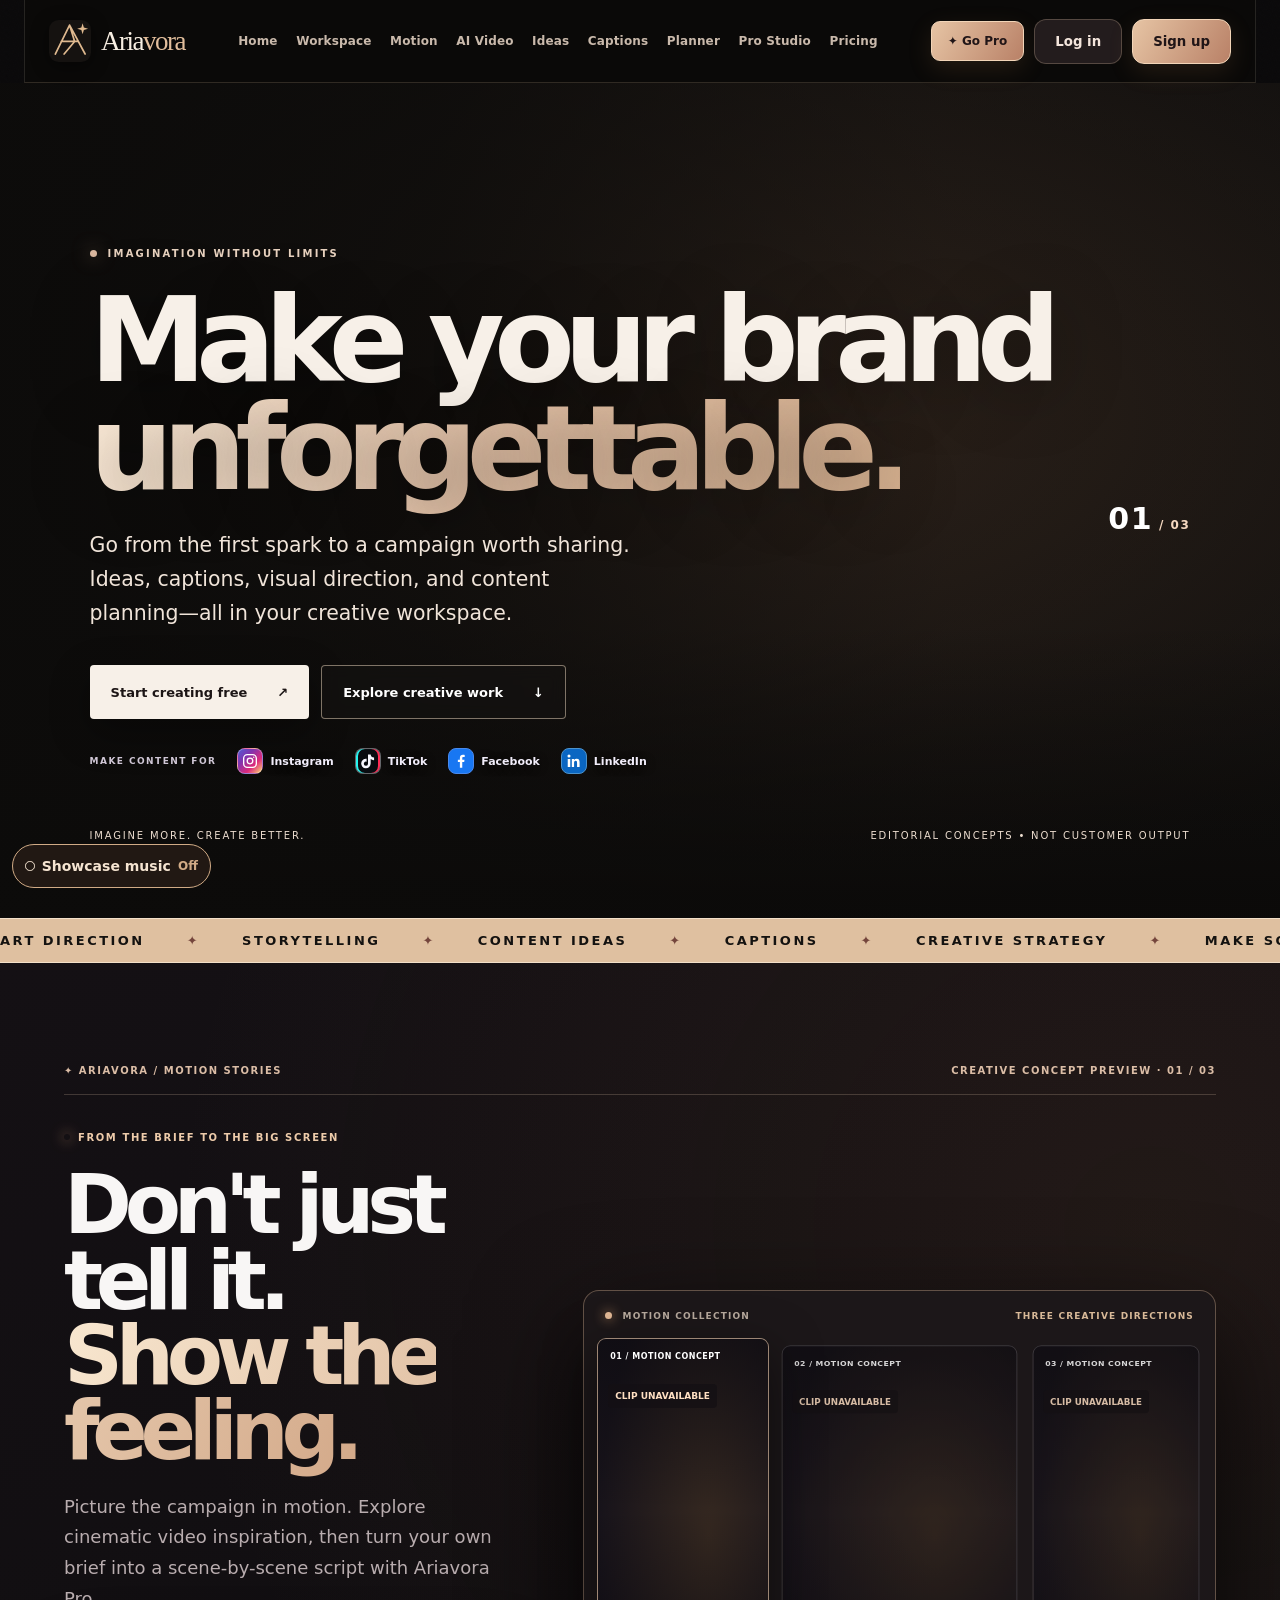
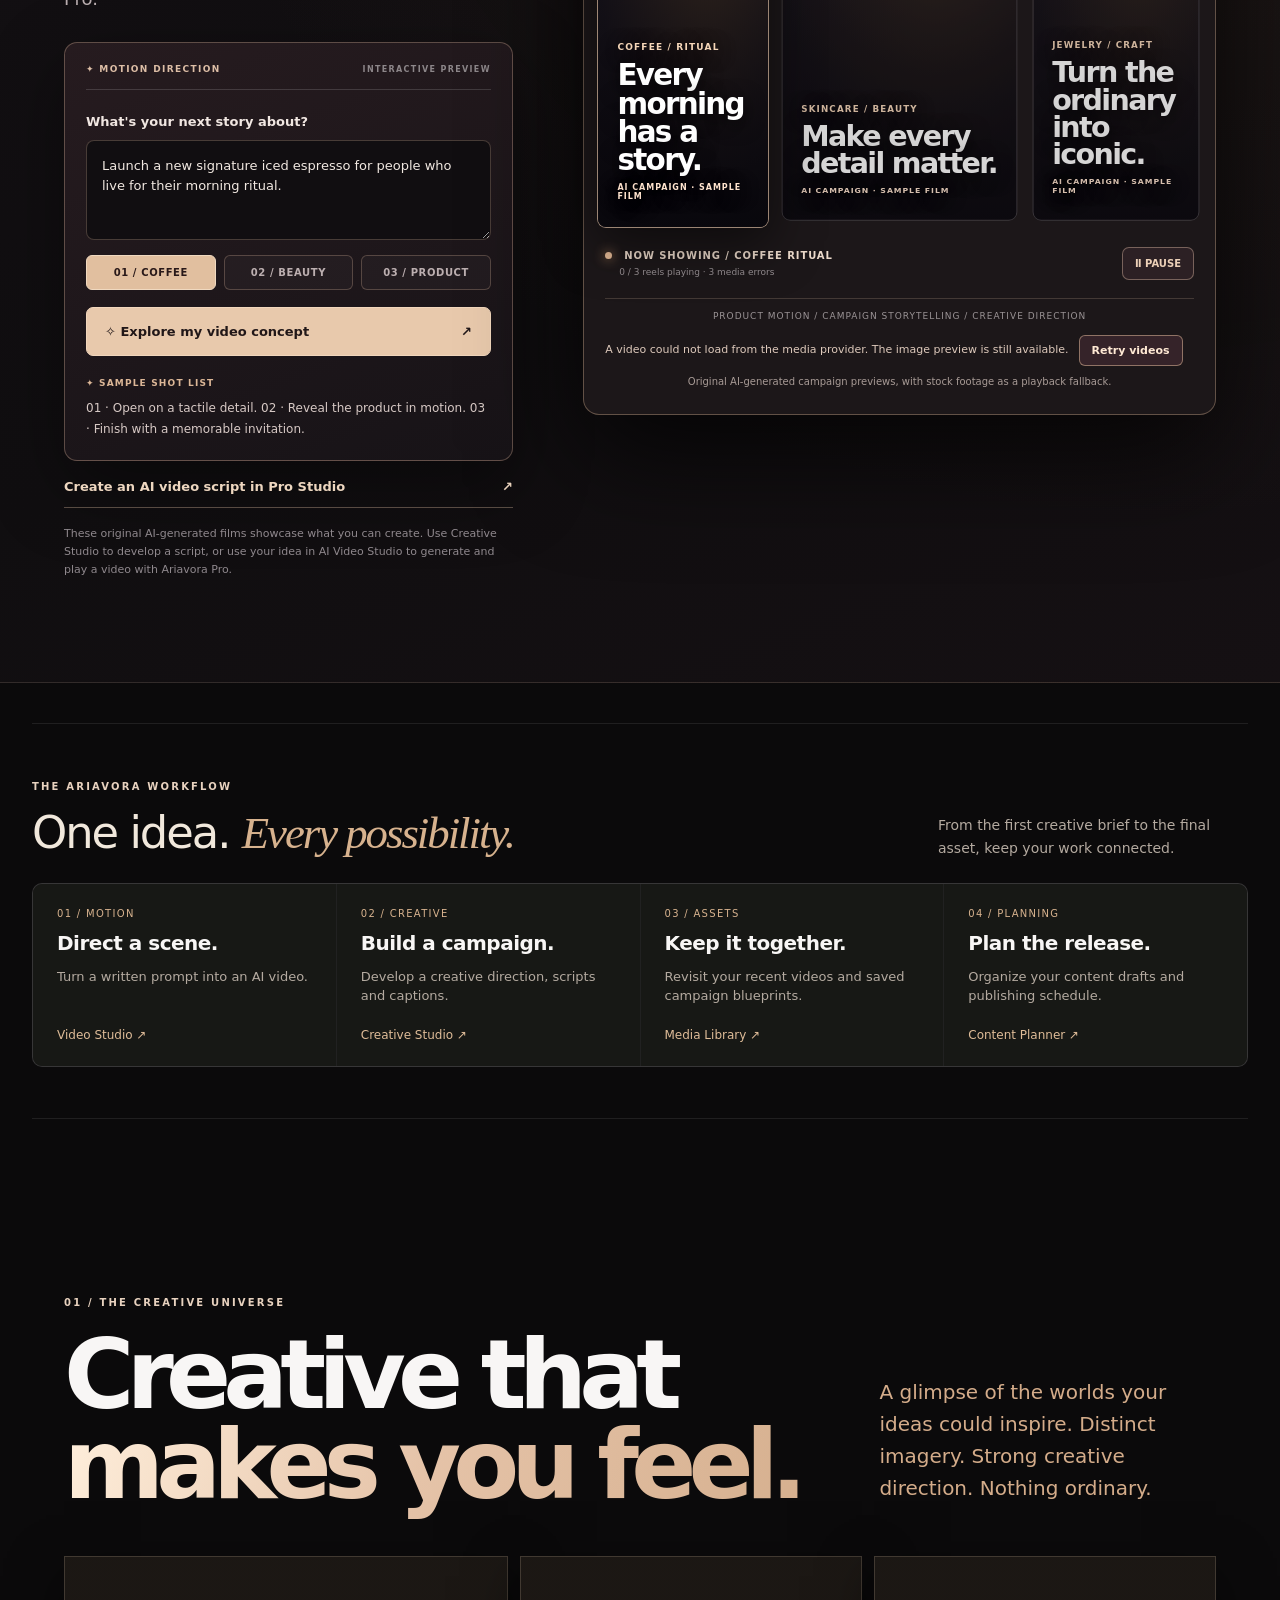
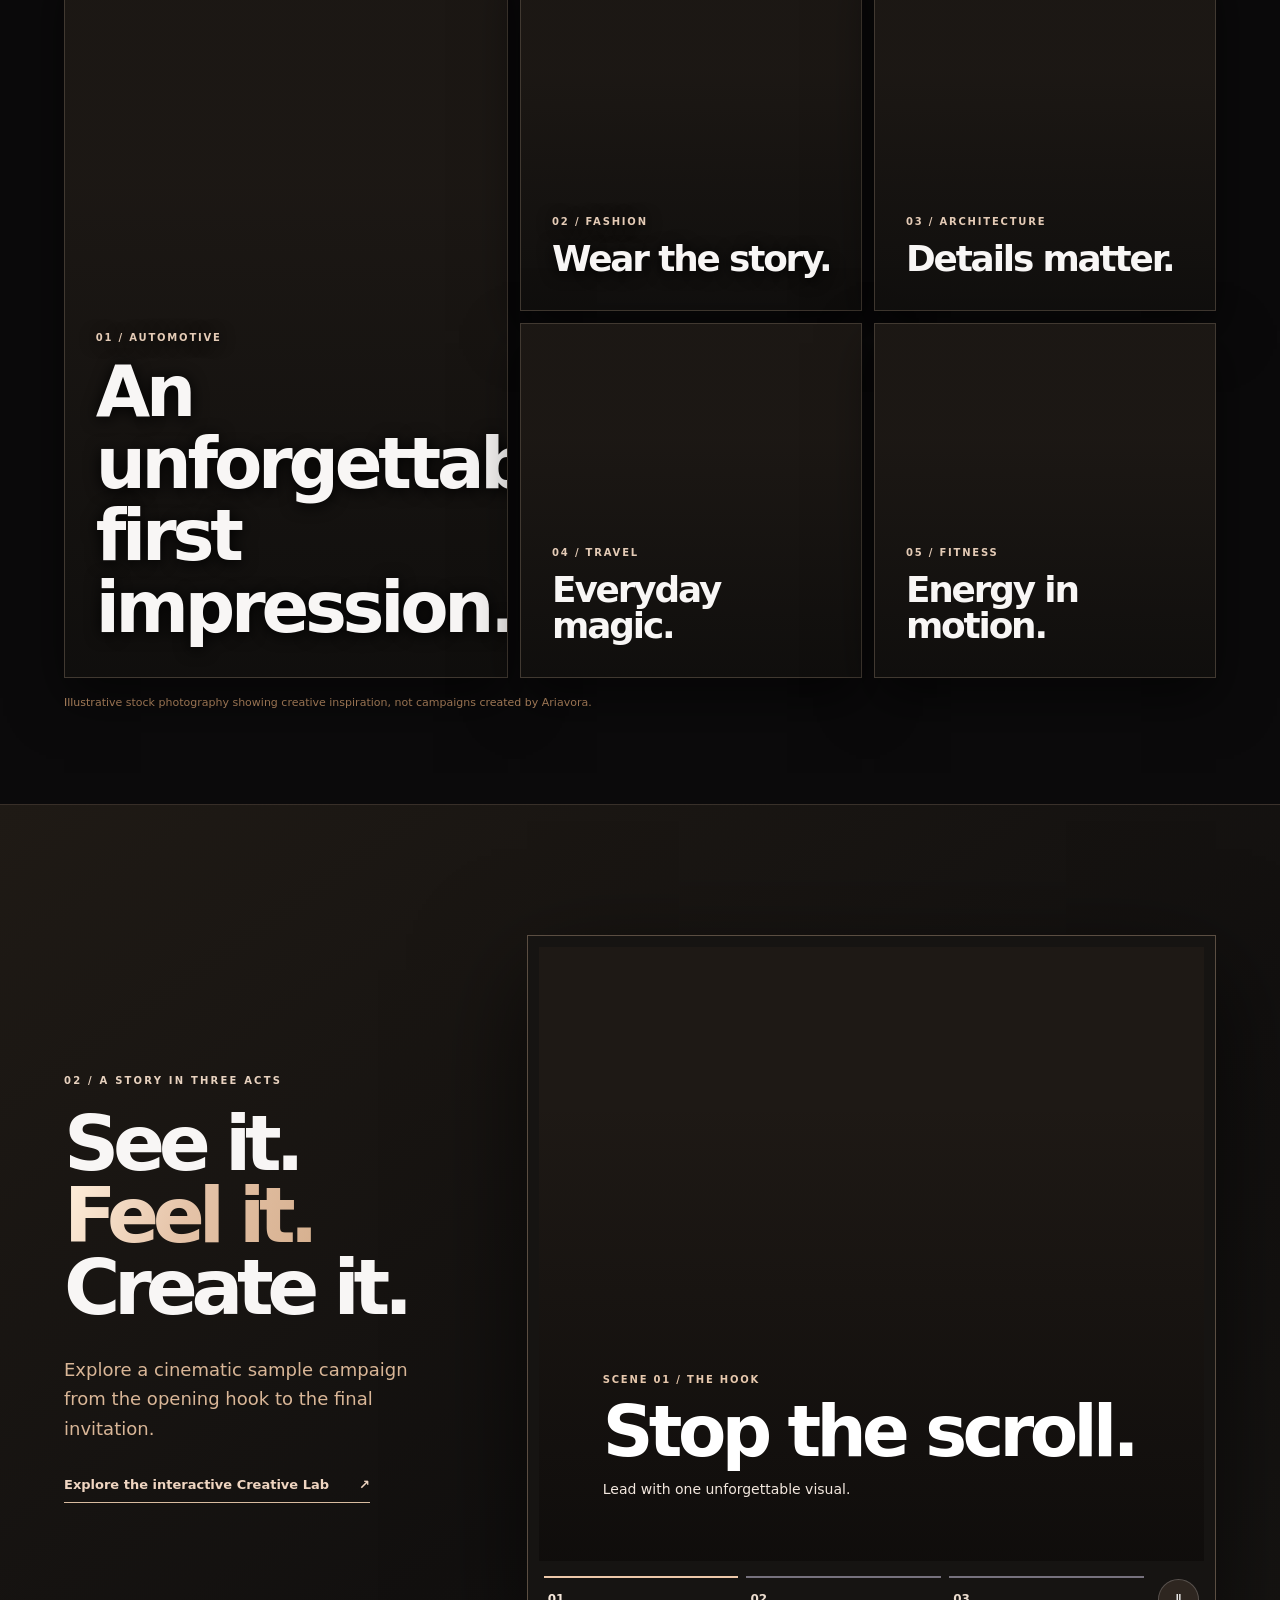
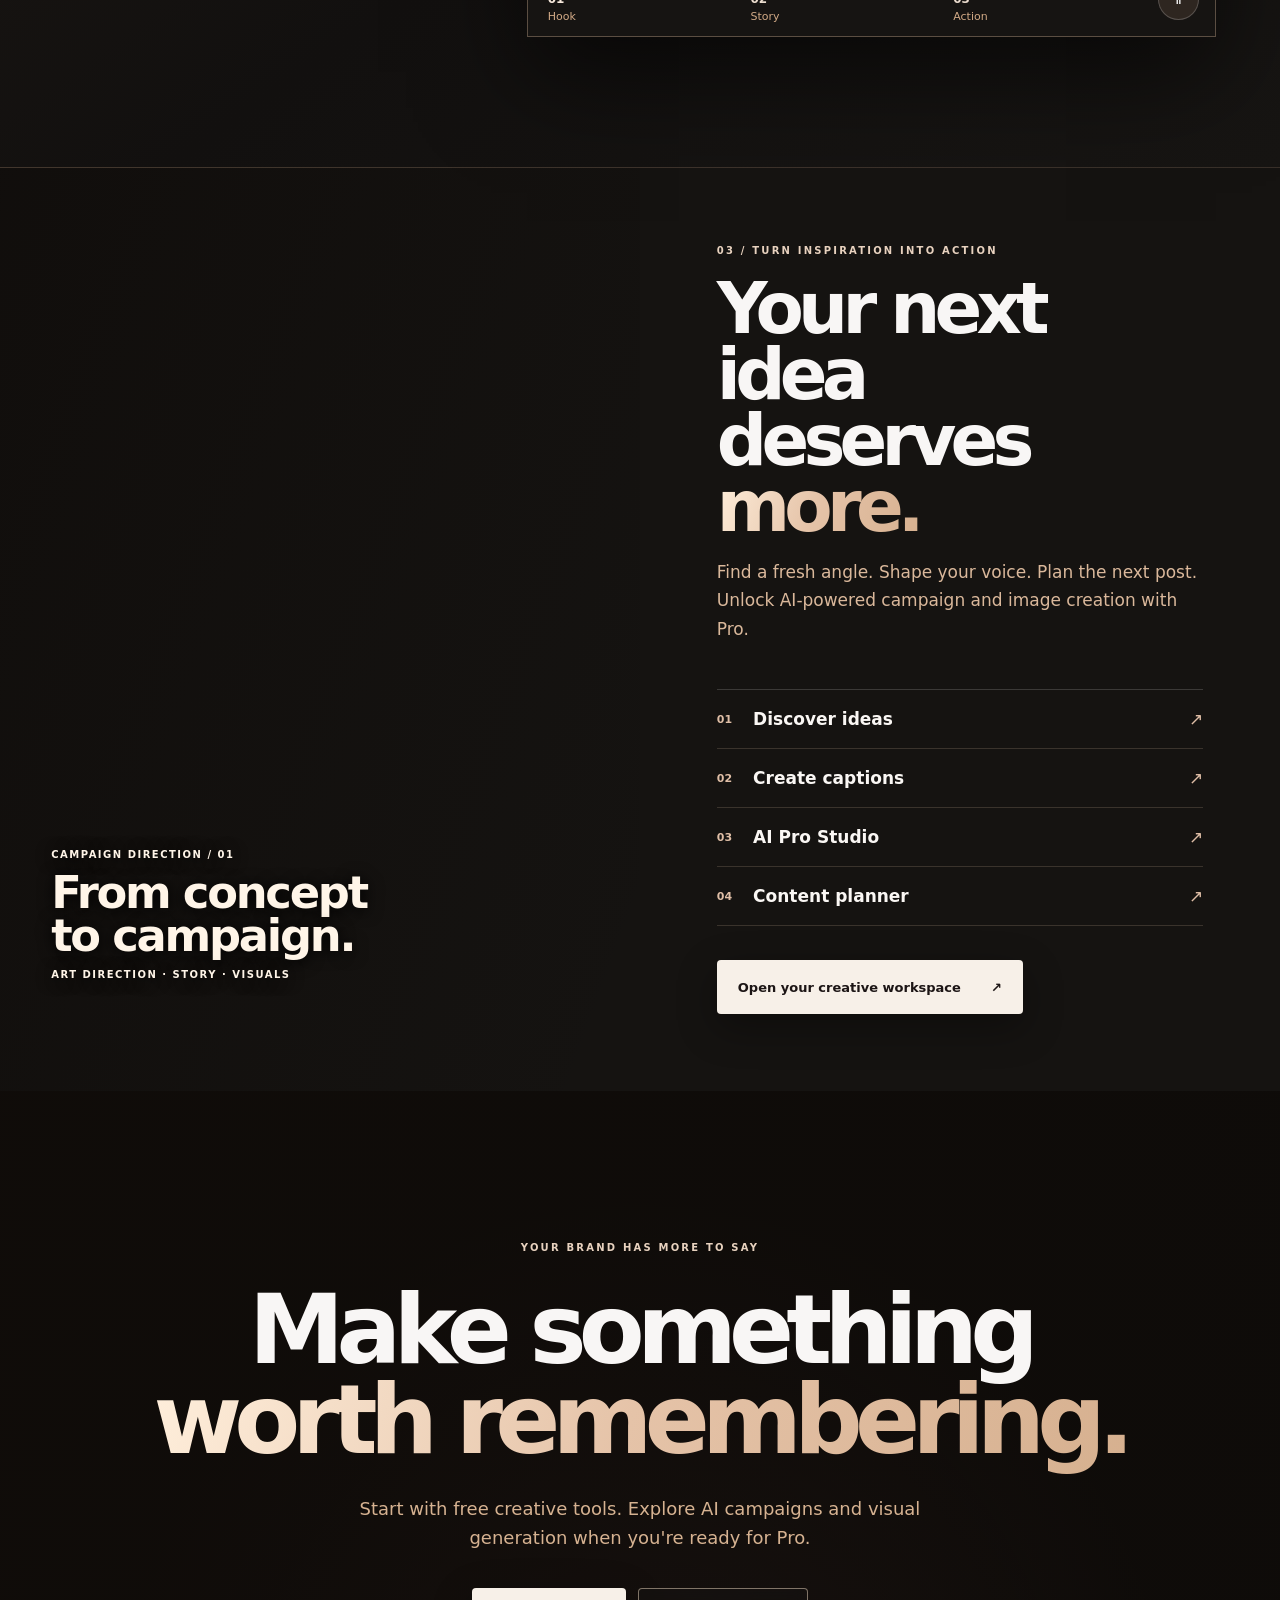
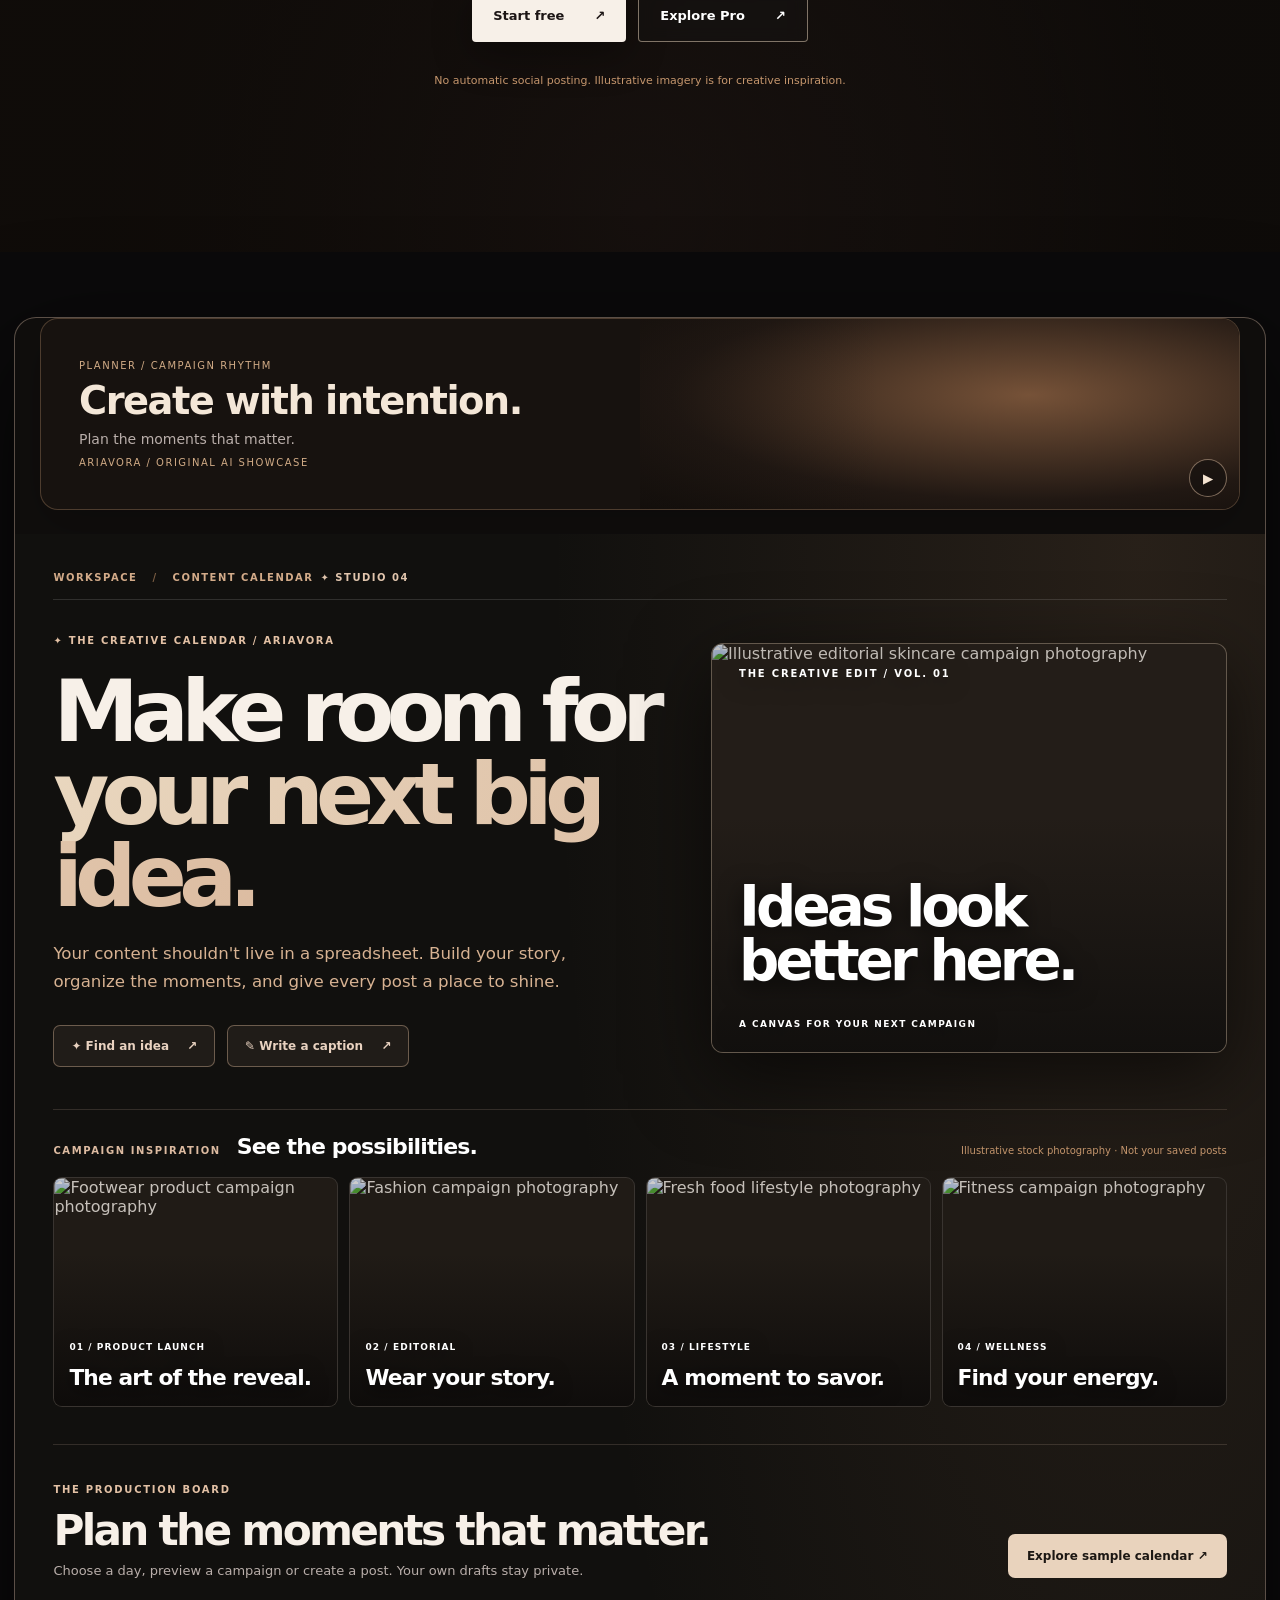
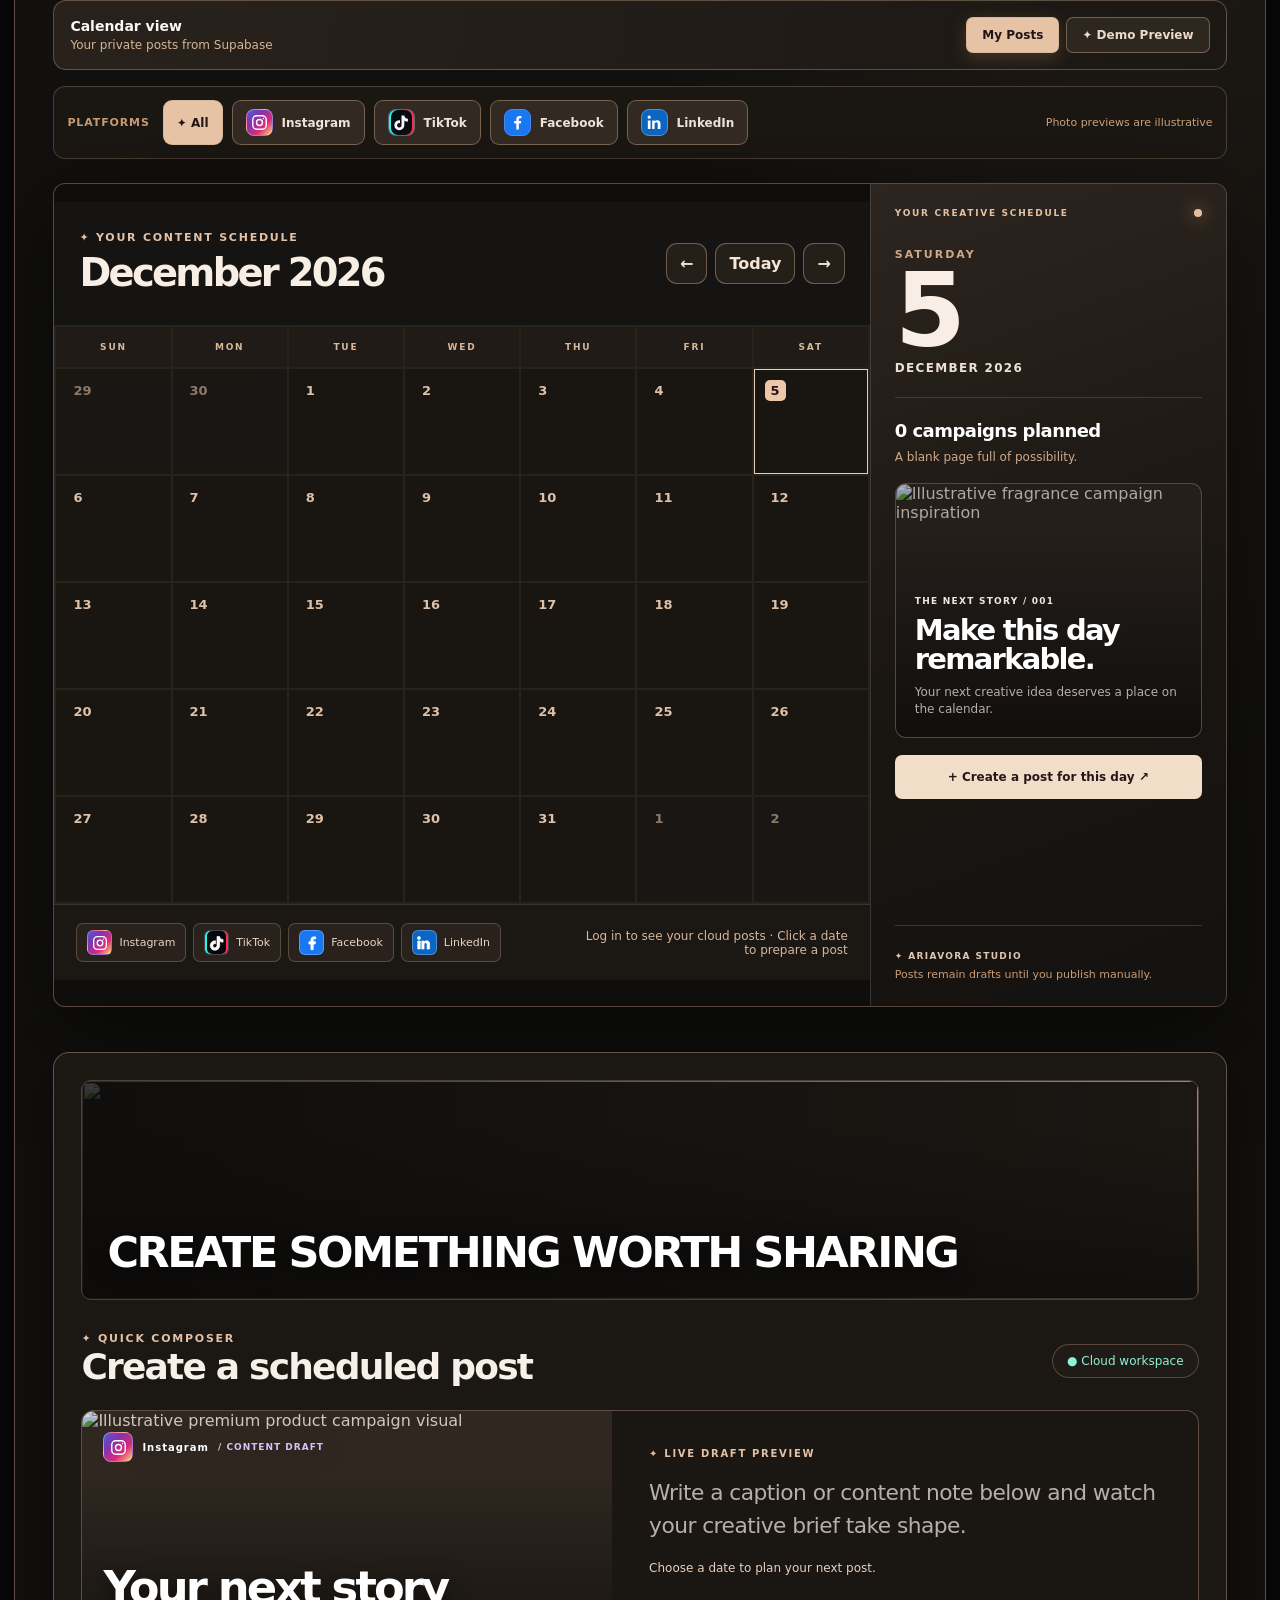
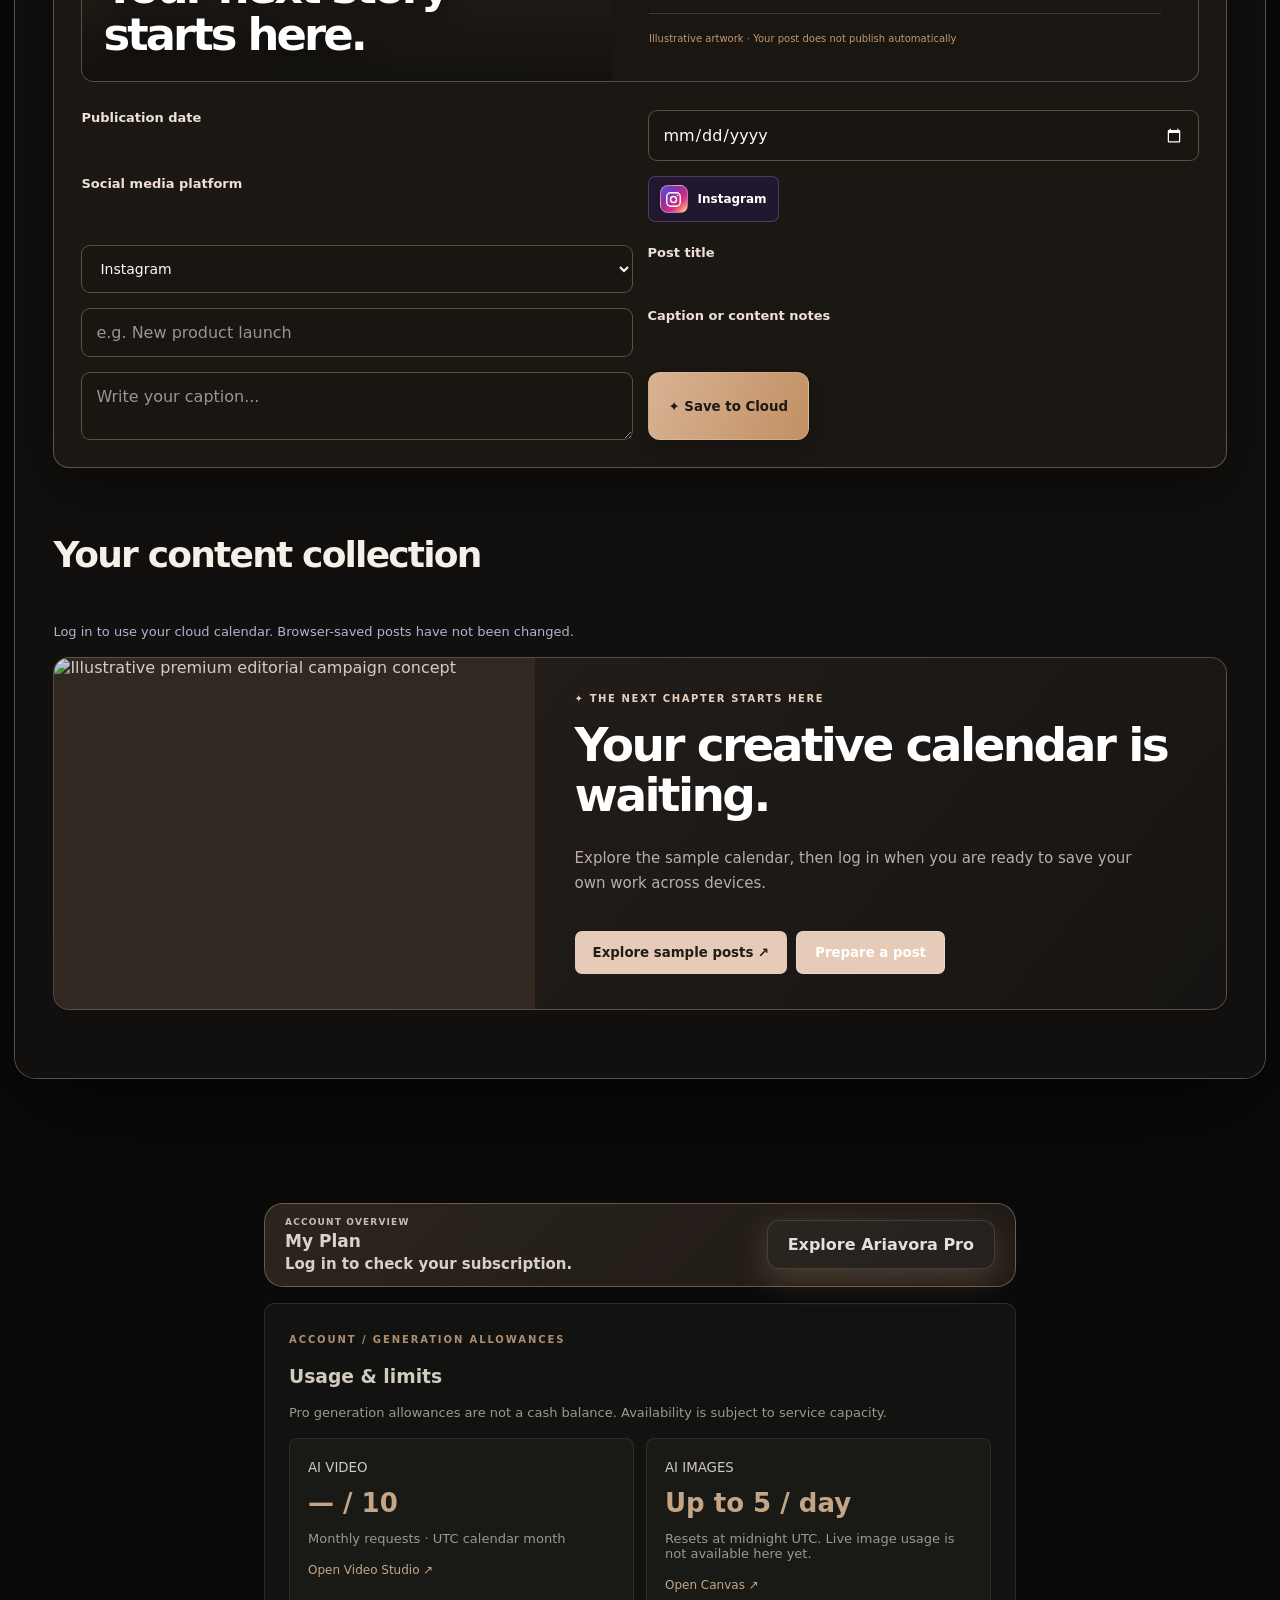
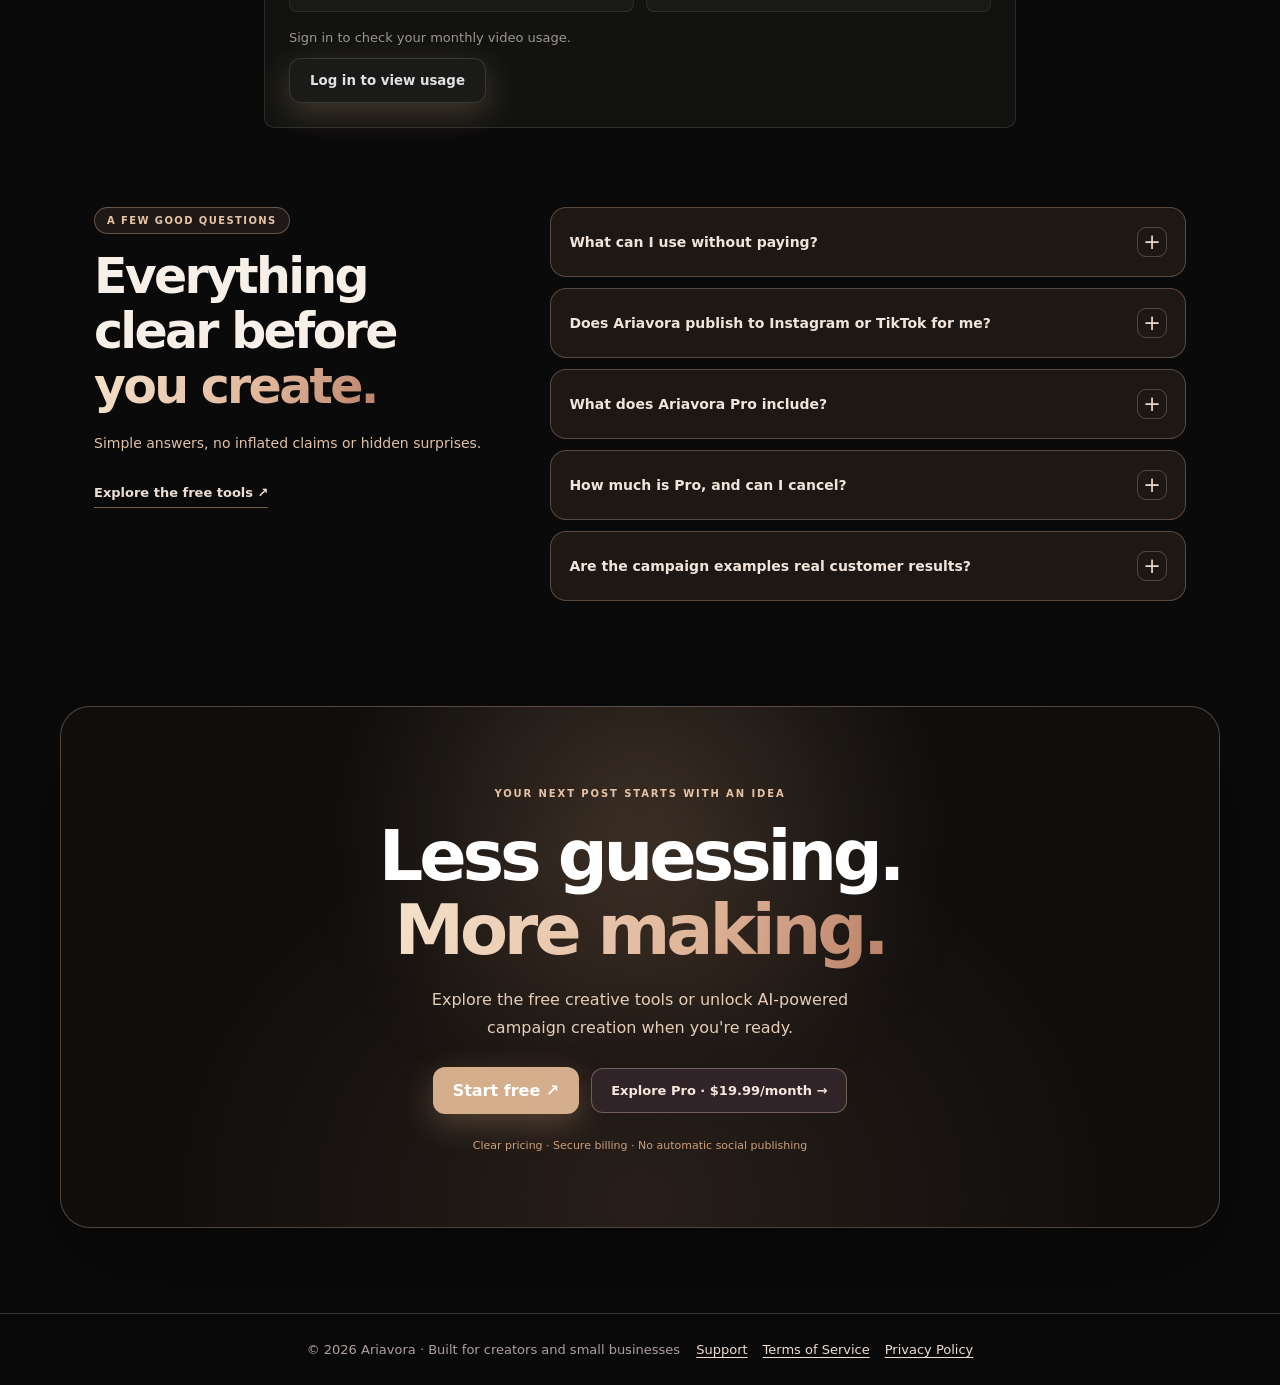
==== commit 296c8f28: "Integrate TikTok sandbox with latest Ariavora changes" ====
--- a/index.html
+++ b/index.html
@@ -2420,7 +2420,7 @@
 #sp22VideoHelp{display:none;align-items:center;gap:10px;flex-wrap:wrap;font-size:11px;line-height:1.5;color:#ddc9bb;padding:10px 8px 3px}
 #sp18-motion-studio:has(.sp18-reel.sp22-source-error) #sp22VideoHelp{display:flex!important}
 #sp22VideoHelp button{border:1px solid #d7b29390;border-radius:6px;background:#352329;color:#ffe9d4;padding:8px 12px;cursor:pointer;font:750 11px Inter,system-ui,sans-serif}
-</style><link rel="stylesheet" href="./ai-video-studio.css?v=2"><script src="./ai-video-studio.js?v=3" defer></script><style id="ariavora-header-refinement">
+</style><link rel="stylesheet" href="./ai-video-studio.css?v=2"><script src="./ai-video-studio.js?v=4" defer></script><style id="ariavora-header-refinement">
 /* Keep the existing mobile menu and account logic intact. */
 html body .nav #authStatus{position:absolute!important;width:1px!important;height:1px!important;overflow:hidden!important;clip-path:inset(50%)!important;white-space:nowrap!important}
 @media(min-width:1101px){
@@ -2935,6 +2935,12 @@
 <div class="spv-stagefoot"><span>CREATED WITH AI</span><span>ARIAVORA STUDIO</span></div>
 </div></div>
 <div class="spv-history"><div class="spv-historyhead"><h3>Your video projects</h3><button id="spvRefresh" class="spv-refresh" type="button">↻ Refresh projects</button></div>
+<details>
+<summary>TikTok sandbox</summary>
+<p id="avTikTokStatus" role="status">Connect your TikTok test account.</p>
+<button class="spv-refresh" id="avTikTokConnect" type="button">Connect TikTok</button>
+<button class="spv-refresh" id="avTikTokDisconnect" type="button" hidden>Disconnect TikTok</button>
+</details>
 <div id="spvJobs" class="spv-jobs"><p class="spv-empty">Sign in to see your videos.</p></div></div>
 </div></section>
 <section id="pro-studio" aria-labelledby="psTitle"><div class="av-tool-cinema" data-av-tool-cinema><div class="av-tool-cinema-copy"><small>PRO / ART DIRECTION</small><strong>Make it extraordinary.</strong><p>Explore a premium campaign direction.</p><span>ARIAVORA / ORIGINAL AI SHOWCASE</span></div><div class="av-tool-cinema-media"><video muted loop playsinline preload="none" data-av-tool-src="https://fcgzbebeuywupxkymtdk.supabase.co/storage/v1/object/public/ariavora-media/VAtPT0rizFup8xXSMHzDG_YL3eVnDh.mp4" data-av-tool-fallback="https://fcgzbebeuywupxkymtdk.supabase.co/storage/v1/object/public/ariavora-media/qeq6aUf6tGrlMiq_N-_zA_1uhGAmsI.mp4" aria-label="Original AI-generated campaign preview"></video><button type="button" class="av-tool-cinema-toggle" aria-label="Play campaign preview">▶</button></div></div><div class="ps-shell"><div class="ps-head"><span class="ps-pill">✦ PRO STUDIO · SUBSCRIPTION REQUIRED</span><h2 id="psTitle">Creative <span class="grad">studio</span></h2><p>Build a creative brief, generate a campaign and develop original visuals with Ariavora Pro.</p></div><div class="sp11-pro-platforms"><span>CREATE FOR YOUR FAVORITE PLATFORMS</span><div><span class="sp11-pro-logo"><span class="sp11-brand sp11-instagram" aria-hidden="true"><svg viewBox="0 0 24 24" aria-hidden="true" fill="none" stroke="currentColor" stroke-width="2"><rect x="2.5" y="2.5" width="19" height="19" rx="5.5"/><circle cx="12" cy="12" r="4.2"/><circle cx="17.6" cy="6.4" r="1" fill="currentColor" stroke="none"/></svg></span><span class="sp11-platform-text">Instagram</span></span><span class="sp11-pro-logo"><span class="sp11-brand sp11-tiktok" aria-hidden="true"><svg viewBox="0 0 24 24" aria-hidden="true" fill="currentColor"><path d="M16 2.2c.35 2.7 1.8 4.3 5.1 4.5v4c-2.1.1-3.8-.5-5.1-1.7v6.8a7.1 7.1 0 1 1-6.1-7V13a3.1 3.1 0 1 0 2.1 2.9V2.2h4z"/></svg></span><span class="sp11-platform-text">TikTok</span></span><span class="sp11-pro-logo"><span class="sp11-brand sp11-facebook" aria-hidden="true"><svg viewBox="0 0 24 24" aria-hidden="true" fill="currentColor"><path d="M13.9 22v-8.5h2.9l.45-3.5h-3.35V7.8c0-1.04.29-1.75 1.76-1.75h1.89V2.92c-.32-.04-1.43-.13-2.71-.13-2.68 0-4.51 1.64-4.51 4.65V10H7.3v3.5h3.03V22h3.57z"/></svg></span><span class="sp11-platform-text">Facebook</span></span><span class="sp11-pro-logo"><span class="sp11-brand sp11-linkedin" aria-hidden="true"><svg viewBox="0 0 24 24" aria-hidden="true" fill="currentColor"><path d="M4.5 2.2a2.3 2.3 0 1 1 0 4.6 2.3 2.3 0 0 1 0-4.6zM2.6 9h3.8v12H2.6V9zm6.1 0h3.6v1.65h.05a3.95 3.95 0 0 1 3.55-1.96c3.8 0 4.5 2.4 4.5 5.52V21h-3.8v-6.02c0-1.44-.03-3.28-2.08-3.28-2.07 0-2.39 1.56-2.39 3.18V21H8.7V9z"/></svg></span><span class="sp11-platform-text">LinkedIn</span></span></div><small>Content preparation only · Social publishing is manual</small></div><div class="ps-grid"><div class="ps-controls"><div class="av-inspector-label">CREATIVE BRIEF / SETTINGS</div><label>Business or brand<input id="psBrand" maxlength="100" placeholder="e.g. The Daily Coffee"></label><label>What are you promoting?<textarea id="psOffer" rows="3" maxlength="350" placeholder="e.g. A new iced caramel latte with oat milk"></textarea></label><label>Target audience<input id="psAudience" maxlength="160" placeholder="e.g. local coffee lovers, ages 18–35"></label><label>Platform<div class="sp11-inline-platform" id="sp11ProPlatformBadge" aria-label="Selected Pro campaign platform"></div><select id="psPlatform"><option>Instagram</option><option>TikTok</option><option>Facebook</option><option>LinkedIn</option></select></label><label>Campaign objective<select id="psGoal"><option value="launch">Launch a product</option><option value="engage">Grow engagement</option><option value="educate">Educate customers</option><option value="trust">Build trust</option><option value="customers">Get more customers</option></select></label><label>Visual aesthetic<select id="psMood"><option value="warm">Warm editorial</option><option value="minimal">Minimal luxury</option><option value="bold">Bold & energetic</option><option value="natural">Natural lifestyle</option></select></label><button class="btn" type="button" id="psGenerate">✦ Generate AI campaign</button></div><div class="ps-output" id="psOutput" aria-live="polite"><div class="ps-empty sp-v8-pro-placeholder" id="sp-v8-pro-direction">
@@ -4767,7 +4773,74 @@
  pro.addEventListener('click',()=>{const offer=document.getElementById('psOffer');if(offer&&area.value.trim())offer.value=area.value.trim().slice(0,350)});
  setPause(paused);select(0);
 })();
-</script><script id="sp18-pro-motion-player">/* Pro preview playback is now handled by SocialPilotVideoManager. */</script><style id="sp24-native-motion">.sp18-reel>video.sp22-motion-card{opacity:1!important;z-index:0!important;pointer-events:auto!important}.sp18-reel-grad,.sp18-reel-header,.sp18-reel-caption{pointer-events:none}.sp18-reel.sp22-source-error>video{opacity:0!important}@media(prefers-reduced-motion:reduce){.sp18-reel>video.sp22-motion-card{display:block!important}}</style><script id="sp24-motion-diagnostics">(function(){const state=document.getElementById('sp18PlaybackState');const videos=[...document.querySelectorAll('.sp18-reel video')];if(!state||!videos.length)return;const update=()=>{const playing=videos.filter(v=>!v.paused&&v.readyState>=2).length;const failed=videos.filter(v=>v.error).length;state.textContent=playing+' / '+videos.length+' reels playing'+(failed?' · '+failed+' media errors':'');};videos.forEach(v=>{v.controls=true;['playing','pause','error','canplay'].forEach(e=>v.addEventListener(e,update));});update();})();</script><style id="sp25-editorial-art">.sp25-art{position:absolute;inset:0;z-index:1;overflow:hidden;background-size:cover;background-position:center;pointer-events:none}.sp25-art:before{content:"";position:absolute;inset:0;background:linear-gradient(110deg,#100d0bd9,transparent 95%)}.sp25-copy{position:absolute;inset:auto 8% 12%;display:grid;gap:12px;color:#fff5e8;z-index:1}.sp25-copy span,.sp25-copy small{font-size:10px;letter-spacing:.15em;font-weight:700}.sp25-copy strong{font-size:clamp(24px,3.5vw,48px);line-height:.95;letter-spacing:-.05em}.sp25-creation{background-image:url('https://images.unsplash.com/photo-1523293182086-7651a899d37f?auto=format&fit=crop&w=1400&q=85')}.sp25-ideas{background-image:url('https://images.unsplash.com/photo-1515886657613-9f3515b0c78f?auto=format&fit=crop&w=900&q=85')}.sp25-caption{background-image:url('https://images.unsplash.com/photo-1495474472287-4d71bcdd2085?auto=format&fit=crop&w=900&q=85')}.sp25-caption .sp25-copy,.sp25-lab .sp25-copy,.sp25-pro .sp25-copy{display:none}.sp25-lab{background-image:url('https://images.unsplash.com/photo-1608571423902-eed4a5ad8108?auto=format&fit=crop&w=1200&q=85')}.sp25-pro{background-image:url('https://images.unsplash.com/photo-1541643600914-78b084683601?auto=format&fit=crop&w=1000&q=85')}.sp25-ideas .sp25-copy{bottom:22%}.sp-v8-pro-sample-tag{z-index:3!important}</style><style id="sp26-contextual-preview">#spLabPhoto{opacity:1!important;visibility:visible!important;z-index:0!important}.sp-lab-screen .sp-lab-center-art{display:none!important}.sp-lab-screen-shade{z-index:2!important}.sp-lab-screen-copy,.sp-lab-screen-ui{z-index:3!important}.sp-v8-pro-hero>img{opacity:1!important;visibility:visible!important}</style><script id="av-library-script">(function(){const $=id=>document.getElementById(id);let jobs=[],epoch=0,folderKey=null,folders=[],assignments={};function assetKey(j){return j.id?j.kind+":"+j.id:null;}function saveFolders(){if(!folderKey)return false;try{localStorage.setItem(folderKey,JSON.stringify({folders,assignments}));return true;}catch{return false;}}function folderOptions(){const f=$("avFolderFilter");f.replaceChildren(new Option("All projects",""),new Option("Unfiled","__none"));for(const name of folders)f.add(new Option(name,name));}function loadFolders(uid){folderKey="ariavora.projects.v1."+uid;folders=[];assignments={};try{const d=JSON.parse(localStorage.getItem(folderKey)||"{}");folders=Array.isArray(d.folders)?d.folders.filter(x=>typeof x==="string"):[];assignments=d.assignments||{};}catch{}folderOptions();}function clear(){jobs=[];folderKey=null;folders=[];assignments={};folderOptions();$('avLibGrid').replaceChildren();$('avLibPreview').hidden=true;$('avLibPlayer').pause();$('avLibPlayer').removeAttribute('src');$('avLibPlayer').load();$('avLibOpen').removeAttribute('href');$('avLibPreviewTitle').textContent='';}function render(){const q=$('avLibSearch').value.toLowerCase(),f=$('avLibFilter').value;const project=$('avFolderFilter').value;const filtered=jobs.filter(j=>(!project||(project==='__none'?!assignments[assetKey(j)]:assignments[assetKey(j)]===project))&&(f==='all'||j.kind===f||j.status===f)&&(j.prompt||'').toLowerCase().includes(q));$('avLibGrid').replaceChildren();for(const j of filtered){const c=document.createElement('article');c.className='av-lib-card';const label=document.createElement('small');label.textContent=j.kind==='image'?'SAVED IMAGE':j.kind==='campaign'?'CAMPAIGN · '+j.platform:(j.aspect_ratio||'Video')+' · '+j.status;const p=document.createElement('p');p.textContent=j.prompt||'Untitled asset';c.append(label,p);if(j.kind==='image'){const img=document.createElement('img');img.src=j.url;img.alt='Saved AI image';img.loading='lazy';img.style.cssText='width:100%;aspect-ratio:4/3;object-fit:contain;background:#10110f;border-radius:5px';c.prepend(img);const a=document.createElement('a');a.href=j.url;a.target='_blank';a.rel='noopener noreferrer';a.textContent='Open image ↗';c.append(a);}else if(j.kind==='campaign'){const b=document.createElement('button');b.type='button';b.textContent='Copy blueprint';b.onclick=async()=>{try{await navigator.clipboard.writeText(typeof j.content==='string'?j.content:JSON.stringify(j.content,null,2));b.textContent='Copied';}catch{b.textContent='Copy unavailable';}};const a=document.createElement('a');a.href='#pro-studio';a.textContent='Open Creative Studio ↗';a.style.display='block';a.style.marginTop='12px';c.append(b,a);}else if(j.status==='completed'&&typeof j.video_url==='string'&&j.video_url.startsWith('https://')){const b=document.createElement('button');b.type='button';b.textContent='Preview video';b.onclick=()=>{$('avLibPreviewTitle').textContent=j.prompt||'Untitled video';$('avLibPlayer').src=j.video_url;$('avLibOpen').href=j.video_url;$('avLibPreview').hidden=false;$('avLibPreview').scrollIntoView({block:'nearest'});};c.append(b);} const k=assetKey(j);if(k&&folderKey){const sel=document.createElement('select');sel.setAttribute('aria-label','Assign asset to project');sel.add(new Option('Unfiled',''));for(const name of folders)sel.add(new Option(name,name));sel.value=assignments[k]||'';sel.onchange=()=>{const old=assignments[k];if(sel.value)assignments[k]=sel.value;else delete assignments[k];if(!saveFolders()){if(old)assignments[k]=old;else delete assignments[k];$('avFolderNote').textContent='Unable to save project assignment.';}render();};c.append(sel);} $('avLibGrid').append(c);}if(!filtered.length){const p=document.createElement('p');p.textContent='No matching assets.';$('avLibGrid').append(p);}}async function load(){const token=++epoch;clear();$('avLibStatus').textContent='Loading assets…';try{const client=typeof authClient!=='undefined'?authClient:null;if(!client)throw Error('Sign in to load your assets.');const {data:{session}}=await client.auth.getSession();if(!session)throw Error('Sign in to load your assets.');const cfg=window.SOCIALPILOT_SUPABASE;const results=await Promise.allSettled([fetch(cfg.url.replace(/\/$/,'')+'/functions/v1/generate-video',{method:'POST',headers:{'Content-Type':'application/json','Authorization':'Bearer '+session.access_token,apikey:cfg.publishableKey},body:JSON.stringify({action:'list'})}).then(async res=>{const d=await res.json();if(!res.ok)throw Error('Video history unavailable');return (d.jobs||[]).map(j=>({...j,kind:'video'}));}),client.from('ai_campaigns').select('id,business,product,platform,campaign_content,created_at').eq('user_id',session.user.id).order('created_at',{ascending:false}).limit(50).then(({data,error})=>{if(error)throw error;return (data||[]).map(j=>({kind:'campaign',id:j.id,prompt:[j.business,j.product].filter(Boolean).join(' · '),platform:j.platform,content:j.campaign_content,created_at:j.created_at}));}), (async()=>{const storage=client.storage.from('campaign-images');const {data,error}=await storage.list(session.user.id,{limit:100,sortBy:{column:'created_at',order:'desc'}});if(error)throw error;const files=(data||[]).filter(f=>f.name&&/\.png$/i.test(f.name));const signed=await Promise.all(files.map(async(f)=>{const {data,error}=await storage.createSignedUrl(session.user.id+'/'+f.name,900);if(error||!data?.signedUrl)return null;return {kind:'image',id:f.name,prompt:'Saved image · '+(f.created_at?new Date(f.created_at).toLocaleDateString():f.name),url:data.signedUrl,created_at:f.created_at};}));return signed.filter(Boolean);})()]);if(token!==epoch)return;loadFolders(session.user.id);jobs=results.flatMap(r=>r.status==='fulfilled'?r.value:[]).sort((a,b)=>String(b.created_at||'').localeCompare(String(a.created_at||'')));$('avLibStatus').textContent=jobs.length+' recent assets loaded'+(results.some(r=>r.status==='rejected')?' · Some history could not be loaded.':'');render();}catch(e){if(token===epoch)$('avLibStatus').textContent=e.message;}}$('avFolderFilter').onchange=render;$('avFolderCreate').onclick=()=>{if(!folderKey){$('avFolderNote').textContent='Sign in and load assets first.';return;}const name=$('avFolderName').value.trim();if(!name||name==='__none'||folders.includes(name)||folders.length>=50){$('avFolderNote').textContent='Choose a unique project name (maximum 50 projects).';return;}folders.push(name);if(!saveFolders()){folders.pop();$('avFolderNote').textContent='Unable to save project.';return;}folderOptions();$('avFolderName').value='';$('avFolderNote').textContent='Project created. Assign assets using their project menus.';render();};$('avLibRefresh').onclick=load;$('avLibSearch').oninput=render;$('avLibFilter').onchange=render;function route(){if(location.hash==='#av-library')load();else{epoch++;clear();}}window.addEventListener('hashchange',route);const client=typeof authClient!=='undefined'?authClient:null;if(client)client.auth.onAuthStateChange(()=>{epoch++;clear();if(location.hash==='#av-library')setTimeout(load,0);});route();})();</script><script id="av-overview-data">(function(){const $=id=>document.getElementById(id);let version=0;function reset(message){for(const id of ['avStatTotal','avStatReady','avStatPending'])$(id).textContent='—';$('avStatStatus').textContent=message;}async function load(){const token=++version;reset('Loading recent video projects…');try{const client=typeof authClient!=='undefined'?authClient:null;if(!client)throw Error('Sign in to see your recent project activity.');const {data:{session}}=await client.auth.getSession();if(!session)throw Error('Sign in to see your recent project activity.');const cfg=window.SOCIALPILOT_SUPABASE;const res=await fetch(cfg.url.replace(/\/$/,'')+'/functions/v1/generate-video',{method:'POST',headers:{'Content-Type':'application/json',Authorization:'Bearer '+session.access_token,apikey:cfg.publishableKey},body:JSON.stringify({action:'list'})});const data=await res.json();if(token!==version)return;if(!res.ok)throw Error(data.error||'Project activity is unavailable.');const jobs=Array.isArray(data.jobs)?data.jobs:[];$('avStatTotal').textContent=jobs.length;$('avStatReady').textContent=jobs.filter(j=>j.status==='completed').length;$('avStatPending').textContent=jobs.filter(j=>j.status==='submitted').length;$('avStatStatus').textContent='Recent projects returned by your video service · not a monthly credit balance.';}catch(e){if(token===version)reset(e.message);}}function route(){if(location.hash==='#ariavora-dashboard')load();else{version++;reset('Sign in to see your recent project activity.');}}window.addEventListener('hashchange',route);const client=typeof authClient!=='undefined'?authClient:null;if(client)client.auth.onAuthStateChange(()=>{version++;reset('Refreshing account activity…');if(location.hash==='#ariavora-dashboard')setTimeout(load,0);});route();})();</script><script id="av-prompt-presets-script">(function(){const templates={product:'A premium product reveal featuring [product] on a polished stone pedestal. Slow cinematic dolly-in, warm directional lighting, subtle reflections, shallow depth of field, refined luxury commercial aesthetic.',fashion:'An editorial fashion film featuring [outfit] in a minimalist architectural setting. Smooth tracking shot, flowing fabric, soft natural light, sophisticated neutral palette, realistic movement.',food:'A cinematic close-up of [food or drink], freshly prepared on a textured surface. Slow macro camera movement, natural steam or condensation, warm window light, appetizing detail.',travel:'A cinematic establishing shot of [destination], with a smooth forward camera glide, atmospheric natural light, realistic environmental movement and an immersive sense of place.',fitness:'An energetic commercial featuring [activity or product] in a modern training space. Controlled dynamic camera movement, dramatic side lighting, authentic motion and premium sports editorial styling.',architecture:'A slow cinematic walkthrough of [interior or building], emphasizing material textures, architectural lines and soft daylight. Smooth stabilized camera movement, realistic proportions and refined composition.'};const select=document.getElementById('avPromptPreset'),field=document.getElementById('spvPrompt'),button=document.getElementById('avApplyPreset');if(!select||!field||!button)return;button.addEventListener('click',()=>{const prompt=templates[select.value];if(!prompt)return;if(field.value.trim()&&field.value!==prompt&&!confirm('Replace the current prompt with this editable template?'))return;field.value=prompt;field.dispatchEvent(new Event('input',{bubbles:true}));field.focus();});})();</script><script>(function(){const select=document.getElementById('avPromptPreset');if(!select)return;const cards=[...document.querySelectorAll('[data-av-preset]')];function sync(){cards.forEach(c=>c.setAttribute('aria-pressed',String(c.dataset.avPreset===select.value)));}cards.forEach(c=>c.addEventListener('click',()=>{select.value=c.dataset.avPreset;sync();}));select.addEventListener('change',sync);sync();})();</script><script>(function(){const $=id=>document.getElementById(id),button=$('avAddDirection'),field=$('spvPrompt');if(!button||!field)return;button.onclick=()=>{const parts=[$('avCamera').value,$('avLighting').value].filter(Boolean).filter(x=>!field.value.toLowerCase().includes(x.toLowerCase()));if(!parts.length){$('avDirectionStatus').textContent='Choose a new camera or lighting direction.';return;}const next=[field.value.trim(),parts.join('. ')+'.'].filter(Boolean).join(' ');if(next.length>1200){$('avDirectionStatus').textContent='Shorten your prompt before adding direction.';return;}field.value=next;field.dispatchEvent(new Event('input',{bubbles:true}));$('avDirectionStatus').textContent='Direction added. Review your prompt before generating.';};})();</script><script>(function(){const $=id=>document.getElementById(id),form=$('avBrandForm');if(!form)return;const fields=['avBrandName','avBrandVoice','avBrandPrimary','avBrandSecondary','avBrandDirection'],cols=['name','voice','primary_color','secondary_color','direction'],defaults=['','Refined and professional','#dfbc98','#171815',''];let uid=null,epoch=0;const status=$('avBrandStatus'),save=form.querySelector('[type=submit]');function values(){return fields.map(id=>$(id).value)}function fill(v){fields.forEach((id,i)=>$(id).value=v[i]??defaults[i]);}function cache(v){try{localStorage.setItem('ariavora.brand.v1.'+uid,JSON.stringify(v));}catch(e){}}async function load(session){const token=++epoch;uid=session?.user?.id||null;fill(defaults);save.disabled=true;if(!uid){status.textContent='Sign in to save your brand kit.';return;}status.textContent='Loading your private brand kit…';try{const {data,error}=await authClient.from('brand_kits').select(cols.join(',')).eq('user_id',uid).maybeSingle();if(token!==epoch)return;if(error)throw error;if(data){const v=cols.map(c=>data[c]);fill(v);cache(v);status.textContent='Brand kit synchronized.';}else{try{const v=JSON.parse(localStorage.getItem('ariavora.brand.v1.'+uid)||'null');if(Array.isArray(v))fill(v);}catch(e){}status.textContent='Save your brand kit to synchronize across devices.';}}catch(e){if(token===epoch)status.textContent='Cloud loading failed. Retry by reopening your session.';}finally{if(token===epoch)save.disabled=false;}}if(typeof authClient!=='undefined'&&authClient){authClient.auth.getSession().then(({data})=>load(data.session));authClient.auth.onAuthStateChange((event,session)=>{if(['SIGNED_IN','SIGNED_OUT','INITIAL_SESSION'].includes(event)&& (session?.user?.id||null)!==uid)setTimeout(()=>load(session),0);});}form.onsubmit=async e=>{e.preventDefault();if(!uid)return;const token=epoch,v=values(),row={user_id:uid};cols.forEach((c,i)=>row[c]=v[i]);save.disabled=true;status.textContent='Saving…';try{const {error}=await authClient.from('brand_kits').upsert(row,{onConflict:'user_id'});if(error)throw error;if(token!==epoch)return;cache(v);status.textContent='Brand kit saved and synchronized.';}catch(e){if(token===epoch)status.textContent='Cloud save failed. Please retry.';}finally{if(token===epoch)save.disabled=false;}};$('avBrandCopy').onclick=async()=>{try{await navigator.clipboard.writeText(values().join(' / '));status.textContent='Creative brief copied.';}catch(e){status.textContent='Clipboard unavailable.';}};})();</script><script id="av-brand-prompt-integration">(function(){function mount(id){const field=document.getElementById(id);if(!field||document.getElementById(id+'BrandApply'))return;const wrap=document.createElement('div');wrap.className='av-brand-apply';const button=document.createElement('button');button.id=id+'BrandApply';button.type='button';button.textContent='◈ Apply saved brand kit';const note=document.createElement('small');note.setAttribute('role','status');const link=document.createElement('a');link.href='#av-brand-kit';link.textContent='Edit brand kit';wrap.append(button,link,note);field.insertAdjacentElement('afterend',wrap);button.onclick=async()=>{try{if(typeof authClient==='undefined'||!authClient)throw Error('Sign in first.');const {data,error}=await authClient.auth.getSession();if(error||!data.session)throw Error('Sign in first.');const uid=data.session.user.id;const {data:brand,error:brandError}=await authClient.from('brand_kits').select('name,voice,primary_color,secondary_color,direction').eq('user_id',uid).maybeSingle();if(brandError)throw Error('Unable to load your cloud brand kit. Please retry.');const {data:current}=await authClient.auth.getSession();if(current.session?.user?.id!==uid)throw Error('Your session changed. Please try again.');if(!brand)throw Error('Save a brand kit first.');const kit=[brand.name,brand.voice,brand.primary_color,brand.secondary_color,brand.direction];if(!Array.isArray(kit)||!kit[0])throw Error('Save a brand name first.');const brief='Brand direction: '+kit[0]+'. Tone: '+kit[1]+'. Palette: '+kit[2]+' and '+kit[3]+'. '+(kit[4]||'');if(field.value.includes(brief)){note.textContent='Brand direction already applied.';return;}const next=[field.value.trim(),brief].filter(Boolean).join('\n\n');const limit=field.maxLength>0?field.maxLength:(id==='spvPrompt'?1200:1500);if(next.length>limit)throw Error('Shorten your prompt before applying the brand kit.');field.value=next;field.dispatchEvent(new Event('input',{bubbles:true}));note.textContent='Brand direction added. Review before generating.';}catch(e){note.textContent=e.message||'Unable to load brand kit.';}};}function init(){mount('spImagePrompt');mount('spvPrompt');}if(document.readyState==='loading')document.addEventListener('DOMContentLoaded',init);else init();})();</script><script id="av-usage-script">
+</script><script id="sp18-pro-motion-player">/* Pro preview playback is now handled by SocialPilotVideoManager. */</script><style id="sp24-native-motion">.sp18-reel>video.sp22-motion-card{opacity:1!important;z-index:0!important;pointer-events:auto!important}.sp18-reel-grad,.sp18-reel-header,.sp18-reel-caption{pointer-events:none}.sp18-reel.sp22-source-error>video{opacity:0!important}@media(prefers-reduced-motion:reduce){.sp18-reel>video.sp22-motion-card{display:block!important}}</style><script id="sp24-motion-diagnostics">(function(){const state=document.getElementById('sp18PlaybackState');const videos=[...document.querySelectorAll('.sp18-reel video')];if(!state||!videos.length)return;const update=()=>{const playing=videos.filter(v=>!v.paused&&v.readyState>=2).length;const failed=videos.filter(v=>v.error).length;state.textContent=playing+' / '+videos.length+' reels playing'+(failed?' · '+failed+' media errors':'');};videos.forEach(v=>{v.controls=true;['playing','pause','error','canplay'].forEach(e=>v.addEventListener(e,update));});update();})();</script><style id="sp25-editorial-art">.sp25-art{position:absolute;inset:0;z-index:1;overflow:hidden;background-size:cover;background-position:center;pointer-events:none}.sp25-art:before{content:"";position:absolute;inset:0;background:linear-gradient(110deg,#100d0bd9,transparent 95%)}.sp25-copy{position:absolute;inset:auto 8% 12%;display:grid;gap:12px;color:#fff5e8;z-index:1}.sp25-copy span,.sp25-copy small{font-size:10px;letter-spacing:.15em;font-weight:700}.sp25-copy strong{font-size:clamp(24px,3.5vw,48px);line-height:.95;letter-spacing:-.05em}.sp25-creation{background-image:url('https://images.unsplash.com/photo-1523293182086-7651a899d37f?auto=format&fit=crop&w=1400&q=85')}.sp25-ideas{background-image:url('https://images.unsplash.com/photo-1515886657613-9f3515b0c78f?auto=format&fit=crop&w=900&q=85')}.sp25-caption{background-image:url('https://images.unsplash.com/photo-1495474472287-4d71bcdd2085?auto=format&fit=crop&w=900&q=85')}.sp25-caption .sp25-copy,.sp25-lab .sp25-copy,.sp25-pro .sp25-copy{display:none}.sp25-lab{background-image:url('https://images.unsplash.com/photo-1608571423902-eed4a5ad8108?auto=format&fit=crop&w=1200&q=85')}.sp25-pro{background-image:url('https://images.unsplash.com/photo-1541643600914-78b084683601?auto=format&fit=crop&w=1000&q=85')}.sp25-ideas .sp25-copy{bottom:22%}.sp-v8-pro-sample-tag{z-index:3!important}</style><style id="sp26-contextual-preview">#spLabPhoto{opacity:1!important;visibility:visible!important;z-index:0!important}.sp-lab-screen .sp-lab-center-art{display:none!important}.sp-lab-screen-shade{z-index:2!important}.sp-lab-screen-copy,.sp-lab-screen-ui{z-index:3!important}.sp-v8-pro-hero>img{opacity:1!important;visibility:visible!important}</style><style>
+#avInstagramDraft { width: min(520px, calc(100% - 24px)); padding: 20px; max-height: 88dvh; overflow: auto; background: #1b1613; color: #f5e9dc; border: 1px solid #d4b49b66; border-radius: 14px; }
+#avInstagramDraft::backdrop { background: #000b; }
+#avInstagramDraft form { display: grid; gap: 10px; }
+#avInstagramDraft h3, #avInstagramDraft p { margin: 0; }
+#avInstagramMedia > * { display: block; width: 100%; max-height: 30vh; object-fit: contain; background: #100d0b; border-radius: 8px; }
+#avInstagramDraft textarea { width: 100%; padding: 10px; border: 1px solid #d4b49b66; border-radius: 8px; background: #100d0b; color: inherit; font: inherit; }
+#avInstagramDraftActions { display: flex; flex-wrap: wrap; gap: 8px; }
+.av-lib-card .av-prepare-instagram { display: block; margin: 8px 0; }
+</style>
+<dialog id="avInstagramDraft" aria-labelledby="avInstagramDraftTitle">
+  <form method="dialog">
+    <h3 id="avInstagramDraftTitle">Prepare an Instagram post</h3>
+    <p>Preview your media and copy your caption. Direct publishing will be available after Instagram is connected.</p>
+    <div id="avInstagramMedia"></div>
+    <label for="avInstagramCaption">Caption</label>
+    <textarea id="avInstagramCaption" rows="4" maxlength="2200" placeholder="Write or paste your caption"></textarea>
+    <div id="avInstagramDraftActions">
+      <button type="button" class="btn ghost" id="avInstagramCopy">Copy caption</button>
+      <button type="submit" class="btn ghost">Close</button>
+    </div>
+    <p id="avInstagramDraftStatus" role="status"></p>
+  </form>
+</dialog>
+<script id="av-library-script">(function(){const $=id=>document.getElementById(id);let jobs=[],epoch=0,folderKey=null,folders=[],assignments={};const instagramDraft = $('avInstagramDraft');
+const instagramCaption = $('avInstagramCaption');
+const instagramMedia = $('avInstagramMedia');
+const instagramStatus = $('avInstagramDraftStatus');
+const instagramCopy = $('avInstagramCopy');
+instagramDraft.addEventListener('close', () => instagramMedia.replaceChildren());
+instagramCaption.addEventListener('input', () => {
+  instagramCopy.disabled = !instagramCaption.value.trim();
+  instagramStatus.textContent = '';
+});
+instagramCopy.addEventListener('click', async () => {
+  try {
+    await navigator.clipboard.writeText(instagramCaption.value);
+    instagramStatus.textContent = 'Caption copied.';
+  } catch {
+    instagramCaption.focus();
+    instagramCaption.select();
+    instagramStatus.textContent = 'Copy the selected caption.';
+  }
+});
+function addInstagramDraft(card, asset, url) {
+  const button = document.createElement('button');
+  button.type = 'button';
+  button.className = 'av-prepare-instagram';
+  button.textContent = 'Prepare Instagram post';
+  button.onclick = () => {
+    const media = document.createElement(asset.kind === 'image' ? 'img' : 'video');
+    media.src = url;
+    if (asset.kind === 'image') media.alt = 'Image selected for the Instagram post';
+    else {
+      media.controls = true;
+      media.playsInline = true;
+      media.preload = 'metadata';
+      media.setAttribute('aria-label', 'Video selected for the Instagram post');
+    }
+    instagramMedia.replaceChildren(media);
+    instagramCaption.value = '';
+    instagramStatus.textContent = '';
+    instagramCopy.disabled = true;
+    instagramDraft.showModal();
+  };
+  card.append(button);
+}
+function assetKey(j){return j.id?j.kind+":"+j.id:null;}function saveFolders(){if(!folderKey)return false;try{localStorage.setItem(folderKey,JSON.stringify({folders,assignments}));return true;}catch{return false;}}function folderOptions(){const f=$("avFolderFilter");f.replaceChildren(new Option("All projects",""),new Option("Unfiled","__none"));for(const name of folders)f.add(new Option(name,name));}function loadFolders(uid){folderKey="ariavora.projects.v1."+uid;folders=[];assignments={};try{const d=JSON.parse(localStorage.getItem(folderKey)||"{}");folders=Array.isArray(d.folders)?d.folders.filter(x=>typeof x==="string"):[];assignments=d.assignments||{};}catch{}folderOptions();}function clear(){if(instagramDraft.open)instagramDraft.close();instagramMedia.replaceChildren();instagramCaption.value="";jobs=[];folderKey=null;folders=[];assignments={};folderOptions();$('avLibGrid').replaceChildren();$('avLibPreview').hidden=true;$('avLibPlayer').pause();$('avLibPlayer').removeAttribute('src');$('avLibPlayer').load();$('avLibOpen').removeAttribute('href');$('avLibPreviewTitle').textContent='';}function render(){const q=$('avLibSearch').value.toLowerCase(),f=$('avLibFilter').value;const project=$('avFolderFilter').value;const filtered=jobs.filter(j=>(!project||(project==='__none'?!assignments[assetKey(j)]:assignments[assetKey(j)]===project))&&(f==='all'||j.kind===f||j.status===f)&&(j.prompt||'').toLowerCase().includes(q));$('avLibGrid').replaceChildren();for(const j of filtered){const c=document.createElement('article');c.className='av-lib-card';const label=document.createElement('small');label.textContent=j.kind==='image'?'SAVED IMAGE':j.kind==='campaign'?'CAMPAIGN · '+j.platform:(j.aspect_ratio||'Video')+' · '+j.status;const p=document.createElement('p');p.textContent=j.prompt||'Untitled asset';c.append(label,p);if(j.kind==='image'){const img=document.createElement('img');img.src=j.url;img.alt='Saved AI image';img.loading='lazy';img.style.cssText='width:100%;aspect-ratio:4/3;object-fit:contain;background:#10110f;border-radius:5px';c.prepend(img);const a=document.createElement('a');a.href=j.url;a.target='_blank';a.rel='noopener noreferrer';a.textContent='Open image ↗';c.append(a);addInstagramDraft(c,j,j.url);}else if(j.kind==='campaign'){const b=document.createElement('button');b.type='button';b.textContent='Copy blueprint';b.onclick=async()=>{try{await navigator.clipboard.writeText(typeof j.content==='string'?j.content:JSON.stringify(j.content,null,2));b.textContent='Copied';}catch{b.textContent='Copy unavailable';}};const a=document.createElement('a');a.href='#pro-studio';a.textContent='Open Creative Studio ↗';a.style.display='block';a.style.marginTop='12px';c.append(b,a);}else if(j.status==='completed'&&typeof j.video_url==='string'&&j.video_url.startsWith('https://')){const b=document.createElement('button');b.type='button';b.textContent='Preview video';b.onclick=()=>{$('avLibPreviewTitle').textContent=j.prompt||'Untitled video';$('avLibPlayer').src=j.video_url;$('avLibOpen').href=j.video_url;$('avLibPreview').hidden=false;$('avLibPreview').scrollIntoView({block:'nearest'});};c.append(b);addInstagramDraft(c,j,j.video_url);} const k=assetKey(j);if(k&&folderKey){const sel=document.createElement('select');sel.setAttribute('aria-label','Assign asset to project');sel.add(new Option('Unfiled',''));for(const name of folders)sel.add(new Option(name,name));sel.value=assignments[k]||'';sel.onchange=()=>{const old=assignments[k];if(sel.value)assignments[k]=sel.value;else delete assignments[k];if(!saveFolders()){if(old)assignments[k]=old;else delete assignments[k];$('avFolderNote').textContent='Unable to save project assignment.';}render();};c.append(sel);} $('avLibGrid').append(c);}if(!filtered.length){const p=document.createElement('p');p.textContent='No matching assets.';$('avLibGrid').append(p);}}async function load(){const token=++epoch;clear();$('avLibStatus').textContent='Loading assets…';try{const client=typeof authClient!=='undefined'?authClient:null;if(!client)throw Error('Sign in to load your assets.');const {data:{session}}=await client.auth.getSession();if(!session)throw Error('Sign in to load your assets.');const cfg=window.SOCIALPILOT_SUPABASE;const results=await Promise.allSettled([fetch(cfg.url.replace(/\/$/,'')+'/functions/v1/generate-video',{method:'POST',headers:{'Content-Type':'application/json','Authorization':'Bearer '+session.access_token,apikey:cfg.publishableKey},body:JSON.stringify({action:'list'})}).then(async res=>{const d=await res.json();if(!res.ok)throw Error('Video history unavailable');return (d.jobs||[]).map(j=>({...j,kind:'video'}));}),client.from('ai_campaigns').select('id,business,product,platform,campaign_content,created_at').eq('user_id',session.user.id).order('created_at',{ascending:false}).limit(50).then(({data,error})=>{if(error)throw error;return (data||[]).map(j=>({kind:'campaign',id:j.id,prompt:[j.business,j.product].filter(Boolean).join(' · '),platform:j.platform,content:j.campaign_content,created_at:j.created_at}));}), (async()=>{const storage=client.storage.from('campaign-images');const {data,error}=await storage.list(session.user.id,{limit:100,sortBy:{column:'created_at',order:'desc'}});if(error)throw error;const files=(data||[]).filter(f=>f.name&&/\.png$/i.test(f.name));const signed=await Promise.all(files.map(async(f)=>{const {data,error}=await storage.createSignedUrl(session.user.id+'/'+f.name,900);if(error||!data?.signedUrl)return null;return {kind:'image',id:f.name,prompt:'Saved image · '+(f.created_at?new Date(f.created_at).toLocaleDateString():f.name),url:data.signedUrl,created_at:f.created_at};}));return signed.filter(Boolean);})()]);if(token!==epoch)return;loadFolders(session.user.id);jobs=results.flatMap(r=>r.status==='fulfilled'?r.value:[]).sort((a,b)=>String(b.created_at||'').localeCompare(String(a.created_at||'')));$('avLibStatus').textContent=jobs.length+' recent assets loaded'+(results.some(r=>r.status==='rejected')?' · Some history could not be loaded.':'');render();}catch(e){if(token===epoch)$('avLibStatus').textContent=e.message;}}$('avFolderFilter').onchange=render;$('avFolderCreate').onclick=()=>{if(!folderKey){$('avFolderNote').textContent='Sign in and load assets first.';return;}const name=$('avFolderName').value.trim();if(!name||name==='__none'||folders.includes(name)||folders.length>=50){$('avFolderNote').textContent='Choose a unique project name (maximum 50 projects).';return;}folders.push(name);if(!saveFolders()){folders.pop();$('avFolderNote').textContent='Unable to save project.';return;}folderOptions();$('avFolderName').value='';$('avFolderNote').textContent='Project created. Assign assets using their project menus.';render();};$('avLibRefresh').onclick=load;$('avLibSearch').oninput=render;$('avLibFilter').onchange=render;function route(){if(location.hash==='#av-library')load();else{epoch++;clear();}}window.addEventListener('hashchange',route);const client=typeof authClient!=='undefined'?authClient:null;if(client)client.auth.onAuthStateChange(()=>{epoch++;clear();if(location.hash==='#av-library')setTimeout(load,0);});route();})();</script><script id="av-overview-data">(function(){const $=id=>document.getElementById(id);let version=0;function reset(message){for(const id of ['avStatTotal','avStatReady','avStatPending'])$(id).textContent='—';$('avStatStatus').textContent=message;}async function load(){const token=++version;reset('Loading recent video projects…');try{const client=typeof authClient!=='undefined'?authClient:null;if(!client)throw Error('Sign in to see your recent project activity.');const {data:{session}}=await client.auth.getSession();if(!session)throw Error('Sign in to see your recent project activity.');const cfg=window.SOCIALPILOT_SUPABASE;const res=await fetch(cfg.url.replace(/\/$/,'')+'/functions/v1/generate-video',{method:'POST',headers:{'Content-Type':'application/json',Authorization:'Bearer '+session.access_token,apikey:cfg.publishableKey},body:JSON.stringify({action:'list'})});const data=await res.json();if(token!==version)return;if(!res.ok)throw Error(data.error||'Project activity is unavailable.');const jobs=Array.isArray(data.jobs)?data.jobs:[];$('avStatTotal').textContent=jobs.length;$('avStatReady').textContent=jobs.filter(j=>j.status==='completed').length;$('avStatPending').textContent=jobs.filter(j=>j.status==='submitted').length;$('avStatStatus').textContent='Recent projects returned by your video service · not a monthly credit balance.';}catch(e){if(token===version)reset(e.message);}}function route(){if(location.hash==='#ariavora-dashboard')load();else{version++;reset('Sign in to see your recent project activity.');}}window.addEventListener('hashchange',route);const client=typeof authClient!=='undefined'?authClient:null;if(client)client.auth.onAuthStateChange(()=>{version++;reset('Refreshing account activity…');if(location.hash==='#ariavora-dashboard')setTimeout(load,0);});route();})();</script><script id="av-prompt-presets-script">(function(){const templates={product:'A premium product reveal featuring [product] on a polished stone pedestal. Slow cinematic dolly-in, warm directional lighting, subtle reflections, shallow depth of field, refined luxury commercial aesthetic.',fashion:'An editorial fashion film featuring [outfit] in a minimalist architectural setting. Smooth tracking shot, flowing fabric, soft natural light, sophisticated neutral palette, realistic movement.',food:'A cinematic close-up of [food or drink], freshly prepared on a textured surface. Slow macro camera movement, natural steam or condensation, warm window light, appetizing detail.',travel:'A cinematic establishing shot of [destination], with a smooth forward camera glide, atmospheric natural light, realistic environmental movement and an immersive sense of place.',fitness:'An energetic commercial featuring [activity or product] in a modern training space. Controlled dynamic camera movement, dramatic side lighting, authentic motion and premium sports editorial styling.',architecture:'A slow cinematic walkthrough of [interior or building], emphasizing material textures, architectural lines and soft daylight. Smooth stabilized camera movement, realistic proportions and refined composition.'};const select=document.getElementById('avPromptPreset'),field=document.getElementById('spvPrompt'),button=document.getElementById('avApplyPreset');if(!select||!field||!button)return;button.addEventListener('click',()=>{const prompt=templates[select.value];if(!prompt)return;if(field.value.trim()&&field.value!==prompt&&!confirm('Replace the current prompt with this editable template?'))return;field.value=prompt;field.dispatchEvent(new Event('input',{bubbles:true}));field.focus();});})();</script><script>(function(){const select=document.getElementById('avPromptPreset');if(!select)return;const cards=[...document.querySelectorAll('[data-av-preset]')];function sync(){cards.forEach(c=>c.setAttribute('aria-pressed',String(c.dataset.avPreset===select.value)));}cards.forEach(c=>c.addEventListener('click',()=>{select.value=c.dataset.avPreset;sync();}));select.addEventListener('change',sync);sync();})();</script><script>(function(){const $=id=>document.getElementById(id),button=$('avAddDirection'),field=$('spvPrompt');if(!button||!field)return;button.onclick=()=>{const parts=[$('avCamera').value,$('avLighting').value].filter(Boolean).filter(x=>!field.value.toLowerCase().includes(x.toLowerCase()));if(!parts.length){$('avDirectionStatus').textContent='Choose a new camera or lighting direction.';return;}const next=[field.value.trim(),parts.join('. ')+'.'].filter(Boolean).join(' ');if(next.length>1200){$('avDirectionStatus').textContent='Shorten your prompt before adding direction.';return;}field.value=next;field.dispatchEvent(new Event('input',{bubbles:true}));$('avDirectionStatus').textContent='Direction added. Review your prompt before generating.';};})();</script><script>(function(){const $=id=>document.getElementById(id),form=$('avBrandForm');if(!form)return;const fields=['avBrandName','avBrandVoice','avBrandPrimary','avBrandSecondary','avBrandDirection'],cols=['name','voice','primary_color','secondary_color','direction'],defaults=['','Refined and professional','#dfbc98','#171815',''];let uid=null,epoch=0;const status=$('avBrandStatus'),save=form.querySelector('[type=submit]');function values(){return fields.map(id=>$(id).value)}function fill(v){fields.forEach((id,i)=>$(id).value=v[i]??defaults[i]);}function cache(v){try{localStorage.setItem('ariavora.brand.v1.'+uid,JSON.stringify(v));}catch(e){}}async function load(session){const token=++epoch;uid=session?.user?.id||null;fill(defaults);save.disabled=true;if(!uid){status.textContent='Sign in to save your brand kit.';return;}status.textContent='Loading your private brand kit…';try{const {data,error}=await authClient.from('brand_kits').select(cols.join(',')).eq('user_id',uid).maybeSingle();if(token!==epoch)return;if(error)throw error;if(data){const v=cols.map(c=>data[c]);fill(v);cache(v);status.textContent='Brand kit synchronized.';}else{try{const v=JSON.parse(localStorage.getItem('ariavora.brand.v1.'+uid)||'null');if(Array.isArray(v))fill(v);}catch(e){}status.textContent='Save your brand kit to synchronize across devices.';}}catch(e){if(token===epoch)status.textContent='Cloud loading failed. Retry by reopening your session.';}finally{if(token===epoch)save.disabled=false;}}if(typeof authClient!=='undefined'&&authClient){authClient.auth.getSession().then(({data})=>load(data.session));authClient.auth.onAuthStateChange((event,session)=>{if(['SIGNED_IN','SIGNED_OUT','INITIAL_SESSION'].includes(event)&& (session?.user?.id||null)!==uid)setTimeout(()=>load(session),0);});}form.onsubmit=async e=>{e.preventDefault();if(!uid)return;const token=epoch,v=values(),row={user_id:uid};cols.forEach((c,i)=>row[c]=v[i]);save.disabled=true;status.textContent='Saving…';try{const {error}=await authClient.from('brand_kits').upsert(row,{onConflict:'user_id'});if(error)throw error;if(token!==epoch)return;cache(v);status.textContent='Brand kit saved and synchronized.';}catch(e){if(token===epoch)status.textContent='Cloud save failed. Please retry.';}finally{if(token===epoch)save.disabled=false;}};$('avBrandCopy').onclick=async()=>{try{await navigator.clipboard.writeText(values().join(' / '));status.textContent='Creative brief copied.';}catch(e){status.textContent='Clipboard unavailable.';}};})();</script><script id="av-brand-prompt-integration">(function(){function mount(id){const field=document.getElementById(id);if(!field||document.getElementById(id+'BrandApply'))return;const wrap=document.createElement('div');wrap.className='av-brand-apply';const button=document.createElement('button');button.id=id+'BrandApply';button.type='button';button.textContent='◈ Apply saved brand kit';const note=document.createElement('small');note.setAttribute('role','status');const link=document.createElement('a');link.href='#av-brand-kit';link.textContent='Edit brand kit';wrap.append(button,link,note);field.insertAdjacentElement('afterend',wrap);button.onclick=async()=>{try{if(typeof authClient==='undefined'||!authClient)throw Error('Sign in first.');const {data,error}=await authClient.auth.getSession();if(error||!data.session)throw Error('Sign in first.');const uid=data.session.user.id;const {data:brand,error:brandError}=await authClient.from('brand_kits').select('name,voice,primary_color,secondary_color,direction').eq('user_id',uid).maybeSingle();if(brandError)throw Error('Unable to load your cloud brand kit. Please retry.');const {data:current}=await authClient.auth.getSession();if(current.session?.user?.id!==uid)throw Error('Your session changed. Please try again.');if(!brand)throw Error('Save a brand kit first.');const kit=[brand.name,brand.voice,brand.primary_color,brand.secondary_color,brand.direction];if(!Array.isArray(kit)||!kit[0])throw Error('Save a brand name first.');const brief='Brand direction: '+kit[0]+'. Tone: '+kit[1]+'. Palette: '+kit[2]+' and '+kit[3]+'. '+(kit[4]||'');if(field.value.includes(brief)){note.textContent='Brand direction already applied.';return;}const next=[field.value.trim(),brief].filter(Boolean).join('\n\n');const limit=field.maxLength>0?field.maxLength:(id==='spvPrompt'?1200:1500);if(next.length>limit)throw Error('Shorten your prompt before applying the brand kit.');field.value=next;field.dispatchEvent(new Event('input',{bubbles:true}));note.textContent='Brand direction added. Review before generating.';}catch(e){note.textContent=e.message||'Unable to load brand kit.';}};}function init(){mount('spImagePrompt');mount('spvPrompt');}if(document.readyState==='loading')document.addEventListener('DOMContentLoaded',init);else init();})();</script><script id="av-usage-script">
 (() => {
   const usage = document.getElementById('avUsageVideo');
   const bar = document.getElementById('avUsageBar');
@@ -4974,4 +5047,20 @@
   html body .sp9 .sp9-marquee { display: none !important; }
 }
 </style>
+<dialog id="avTikTokDialog" aria-labelledby="avTikTokTitle" style="width:min(92vw,520px);max-height:90vh;overflow:auto;color:#f5ece5;background:#191512;border:1px solid #766250;border-radius:14px;padding:20px">
+<form id="avTikTokForm">
+<h2 id="avTikTokTitle">Publish to TikTok</h2>
+<p id="avTikTokCreator"></p>
+<video id="avTikTokPreview" controls playsinline preload="metadata" style="display:block;max-height:32vh;max-width:100%;margin:auto"></video>
+<label>Caption <textarea name="caption" maxlength="2200" rows="3" style="display:block;width:100%"></textarea></label>
+<label>Visibility <select name="privacy" required><option value="">Choose visibility</option><option value="SELF_ONLY">Only me</option></select></label>
+<p>Sandbox uploads are private. This video will be marked as AI-generated. Comments, Duet and Stitch are off.</p>
+<label><input type="checkbox" name="consent" required> I agree to send this video to TikTok and accept TikTok’s <a href="https://www.tiktok.com/legal/page/global/music-usage-confirmation/en" target="_blank" rel="noopener noreferrer">Music Usage Confirmation</a>.</label>
+<p id="avTikTokPublishStatus" role="status"></p>
+<button class="btn" id="avTikTokSubmit" type="submit" disabled>Publish private video</button>
+<button class="btn ghost" id="avTikTokCheck" type="button" hidden>Check TikTok status</button>
+<button class="btn ghost" id="avTikTokClose" type="button">Close</button>
+</form>
+</dialog>
+<script src="./tiktok-publishing.js" defer></script>
 </body></html>
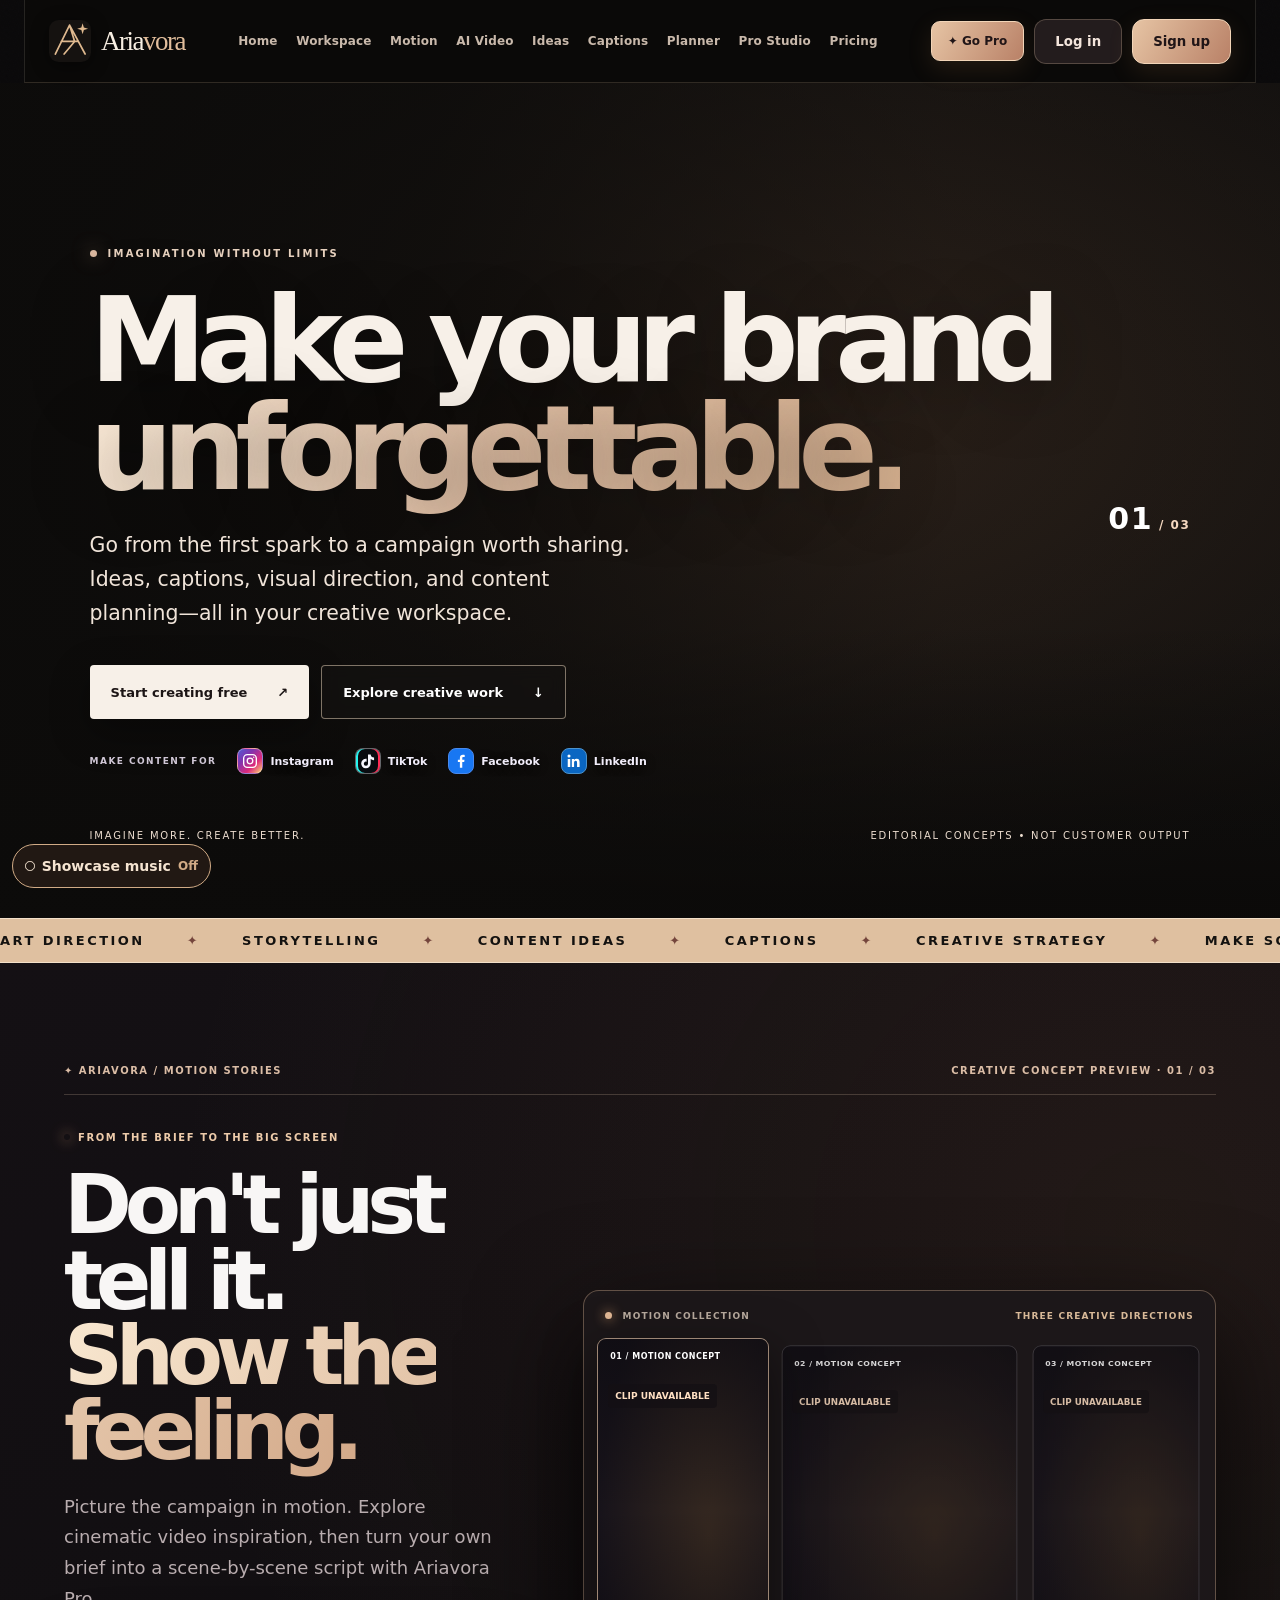
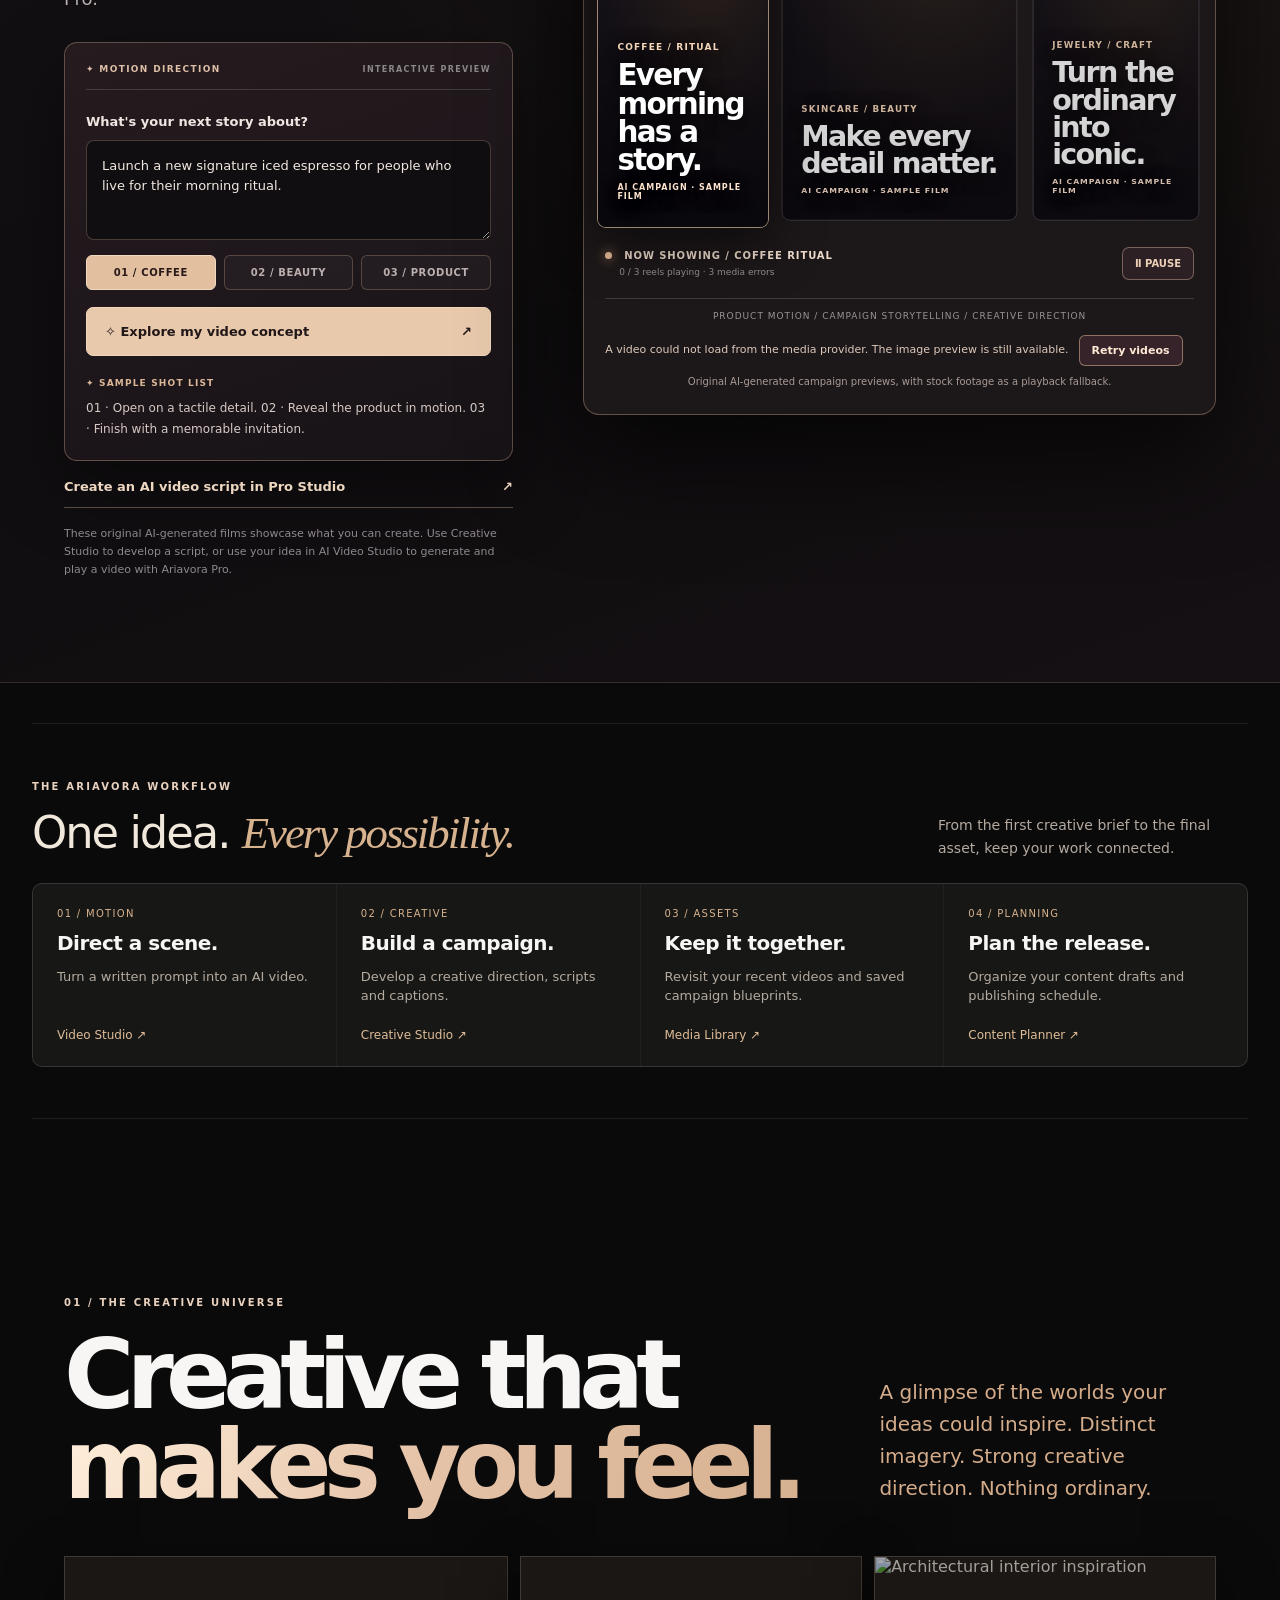
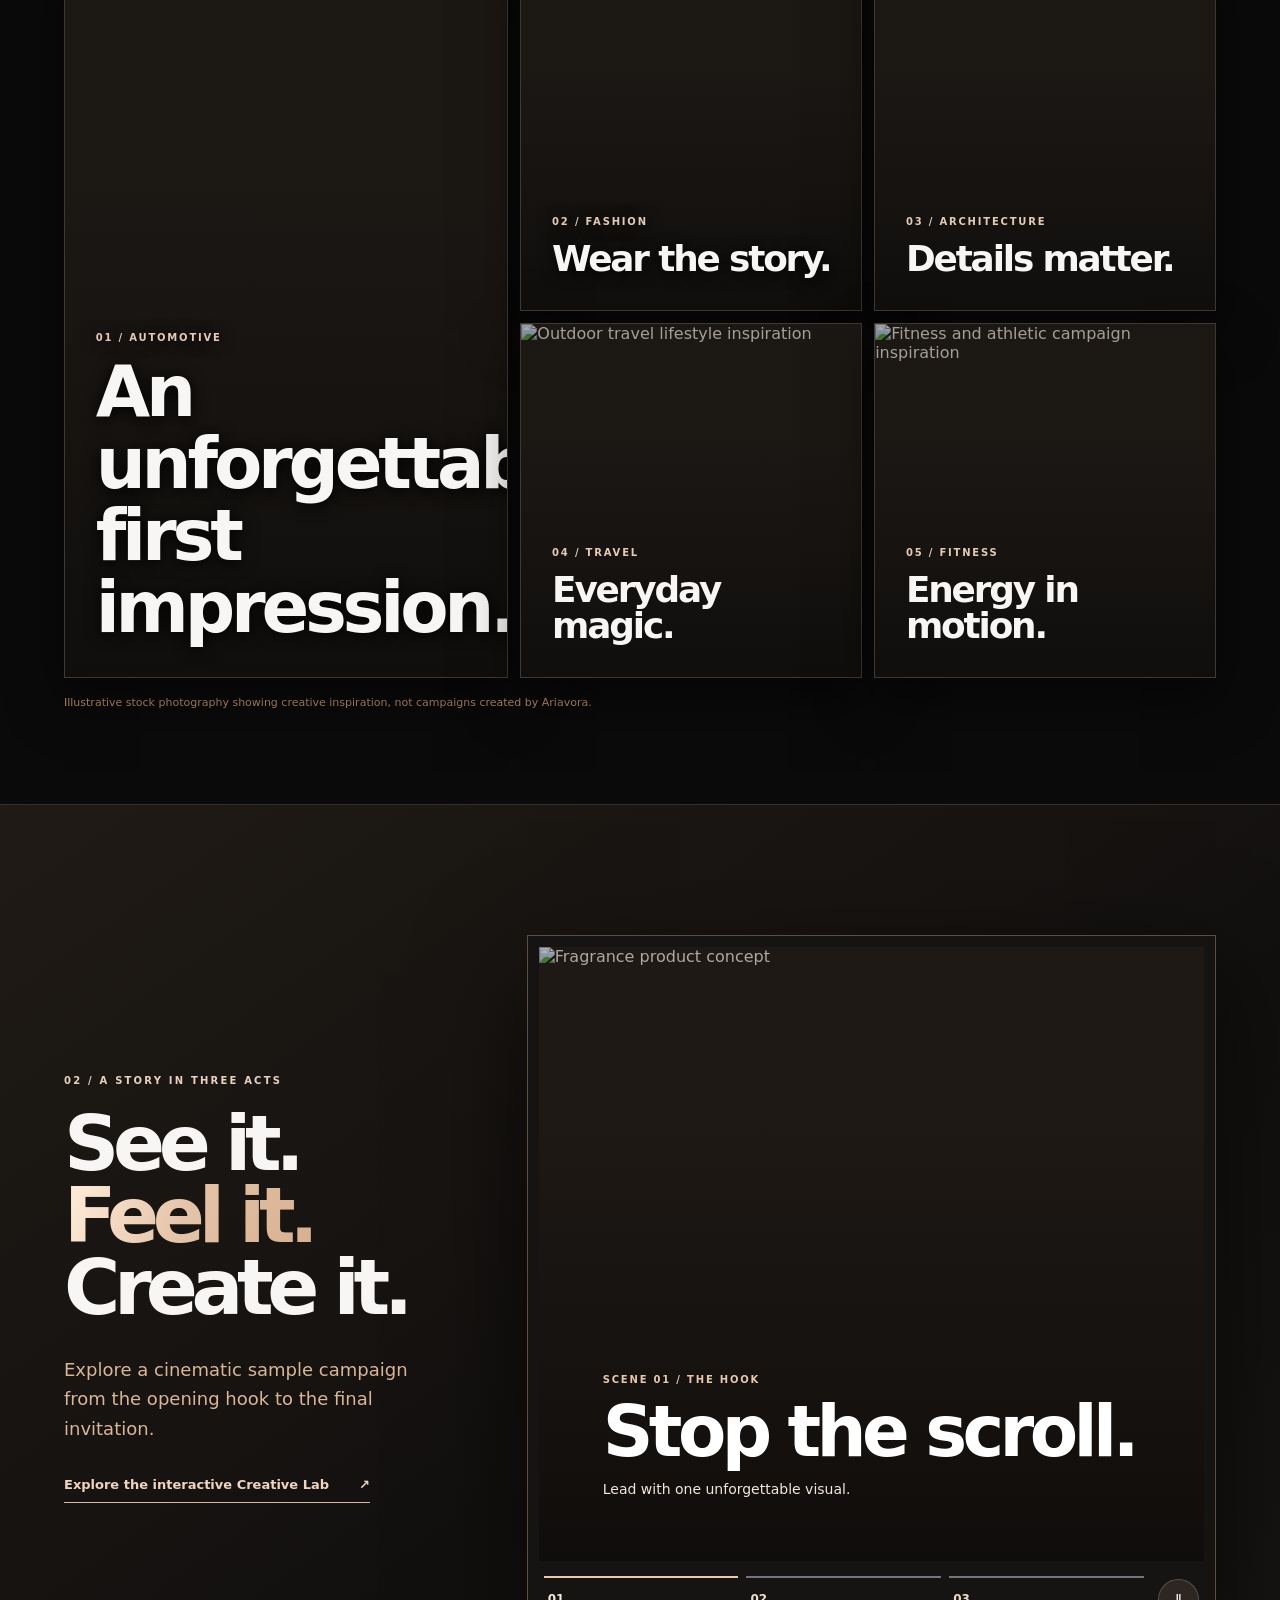
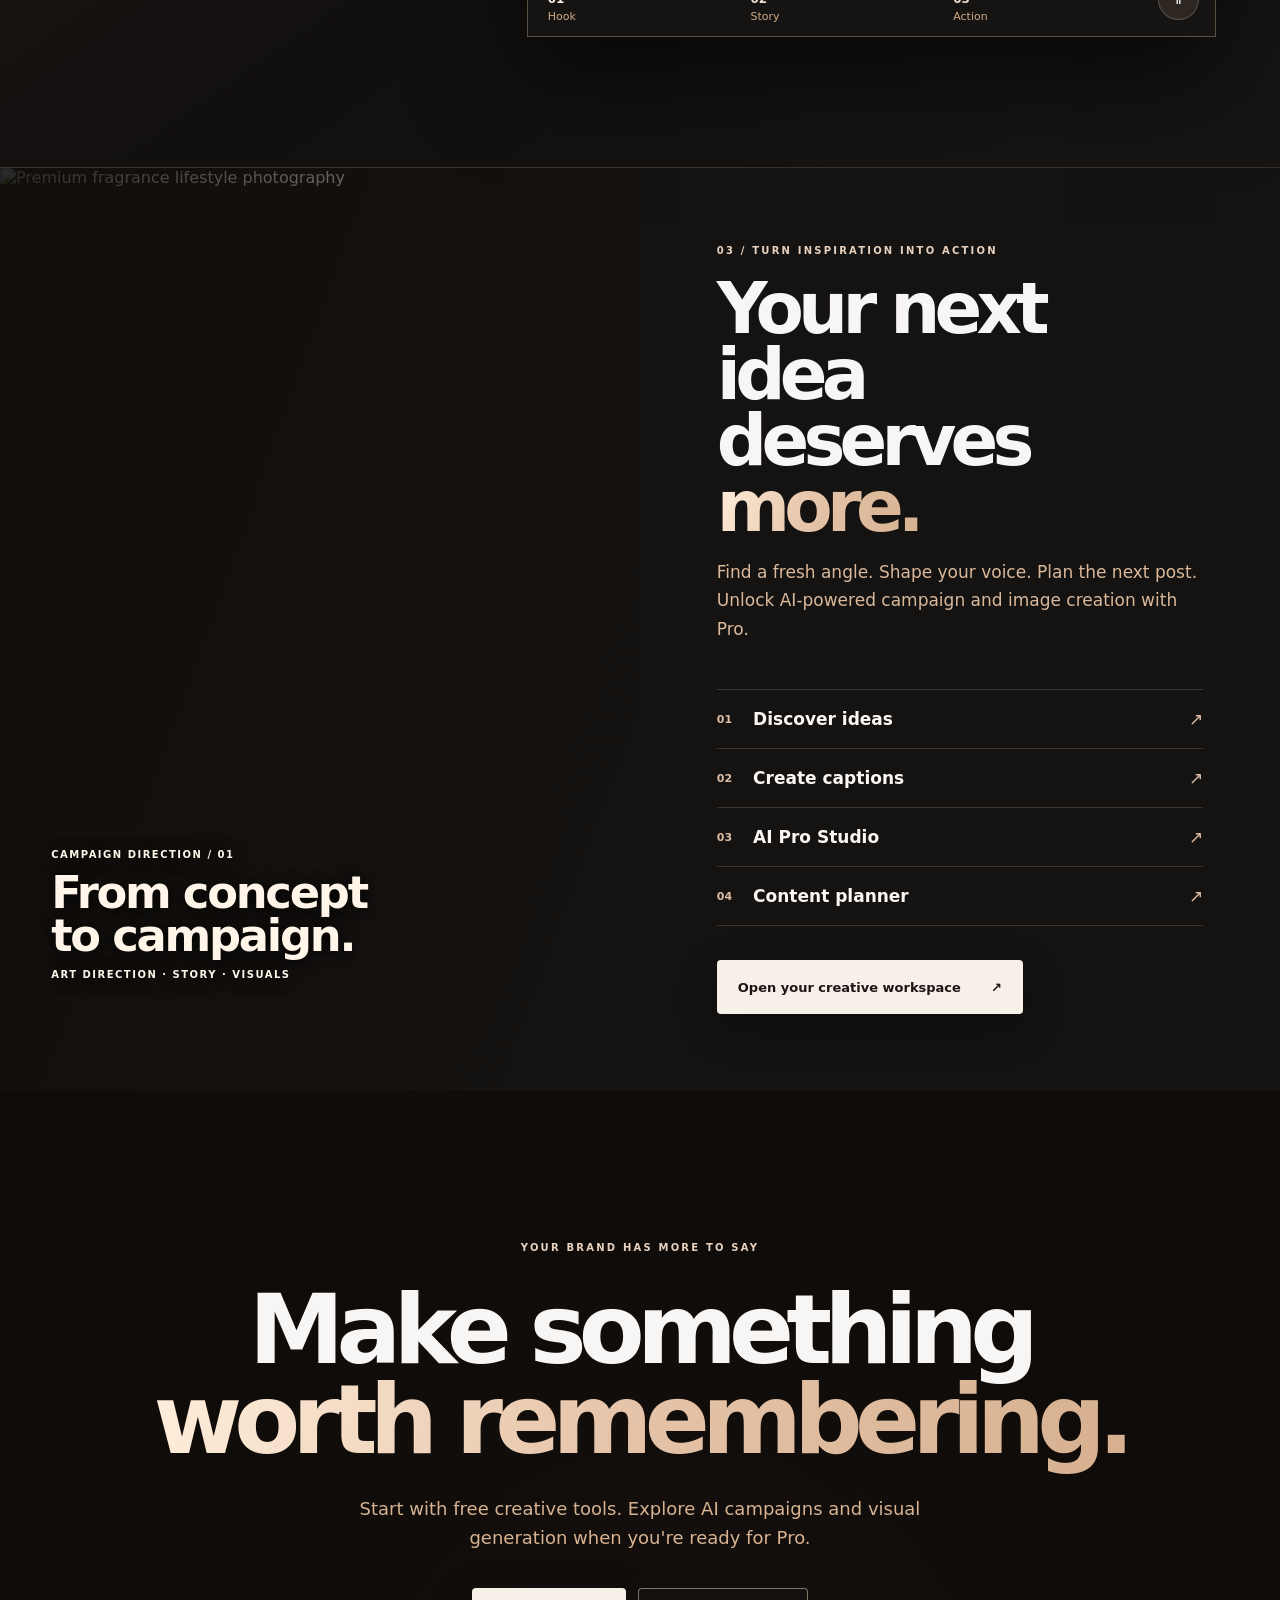
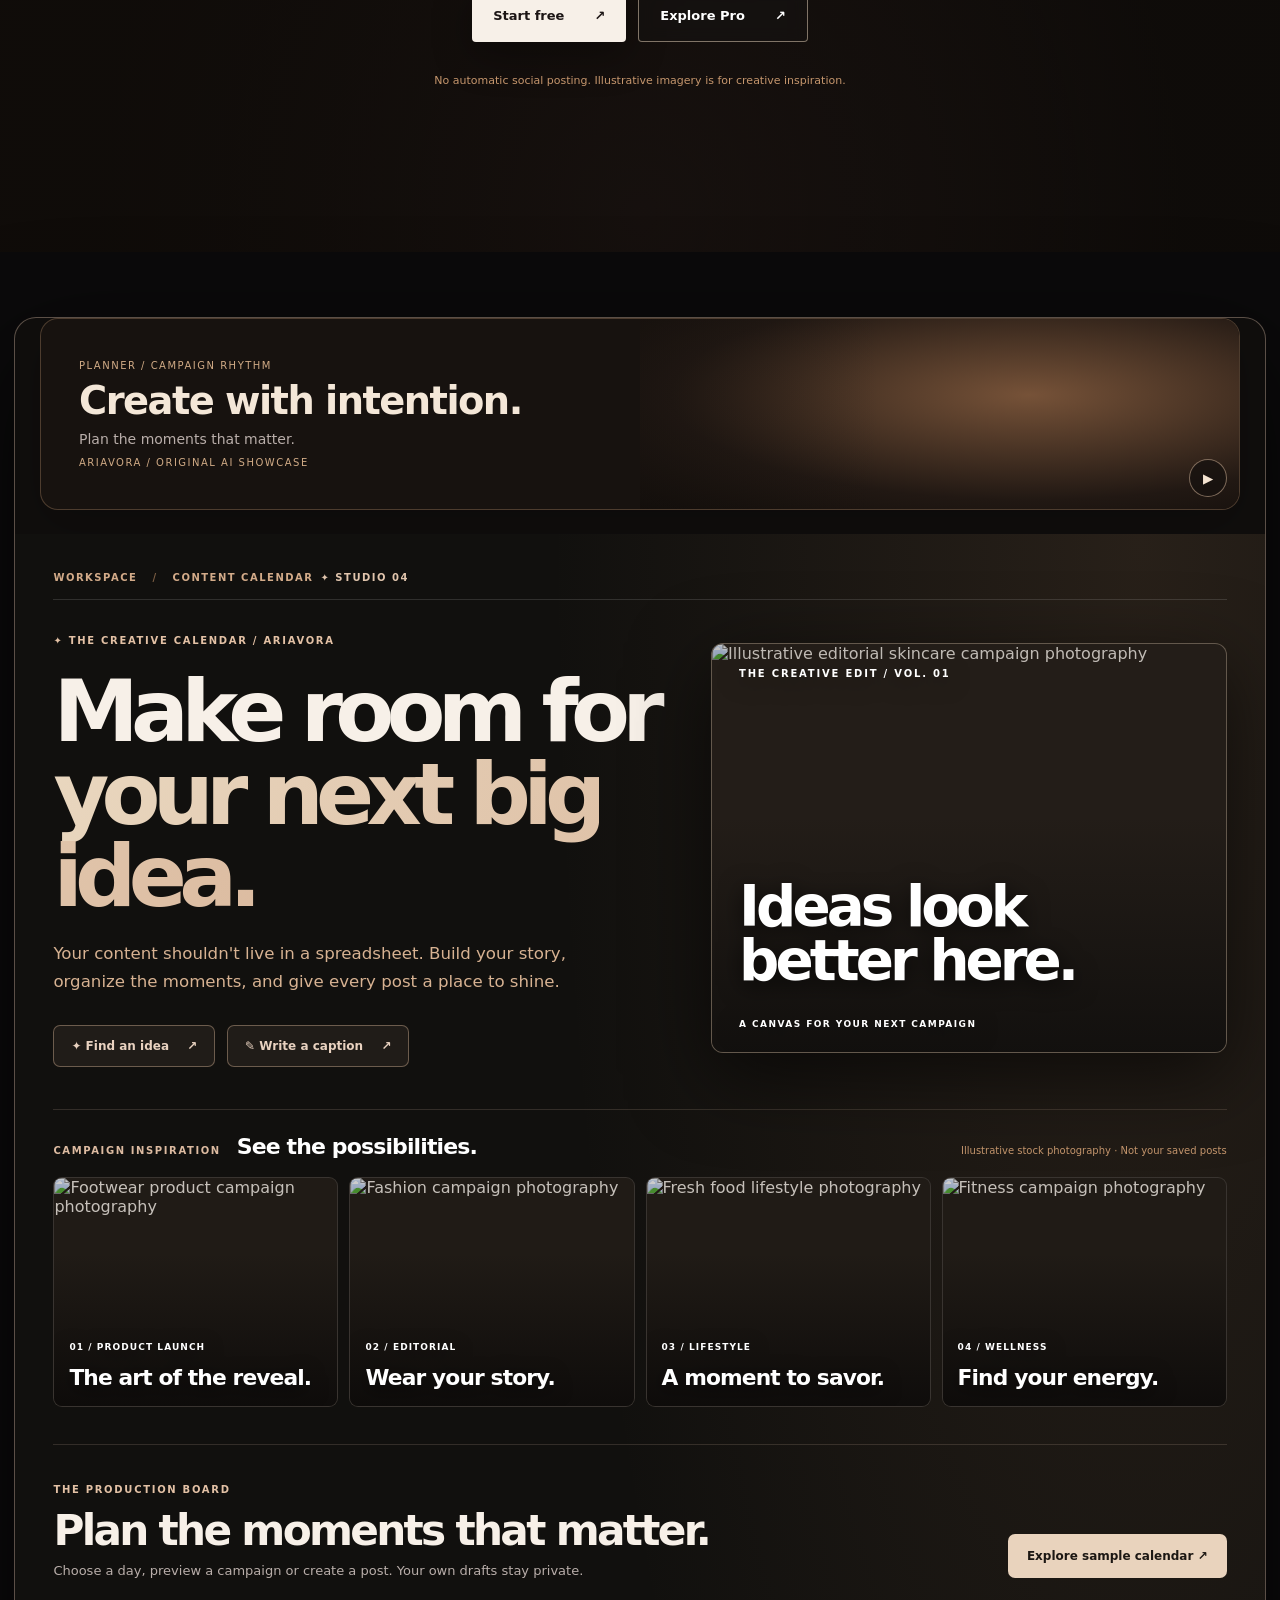
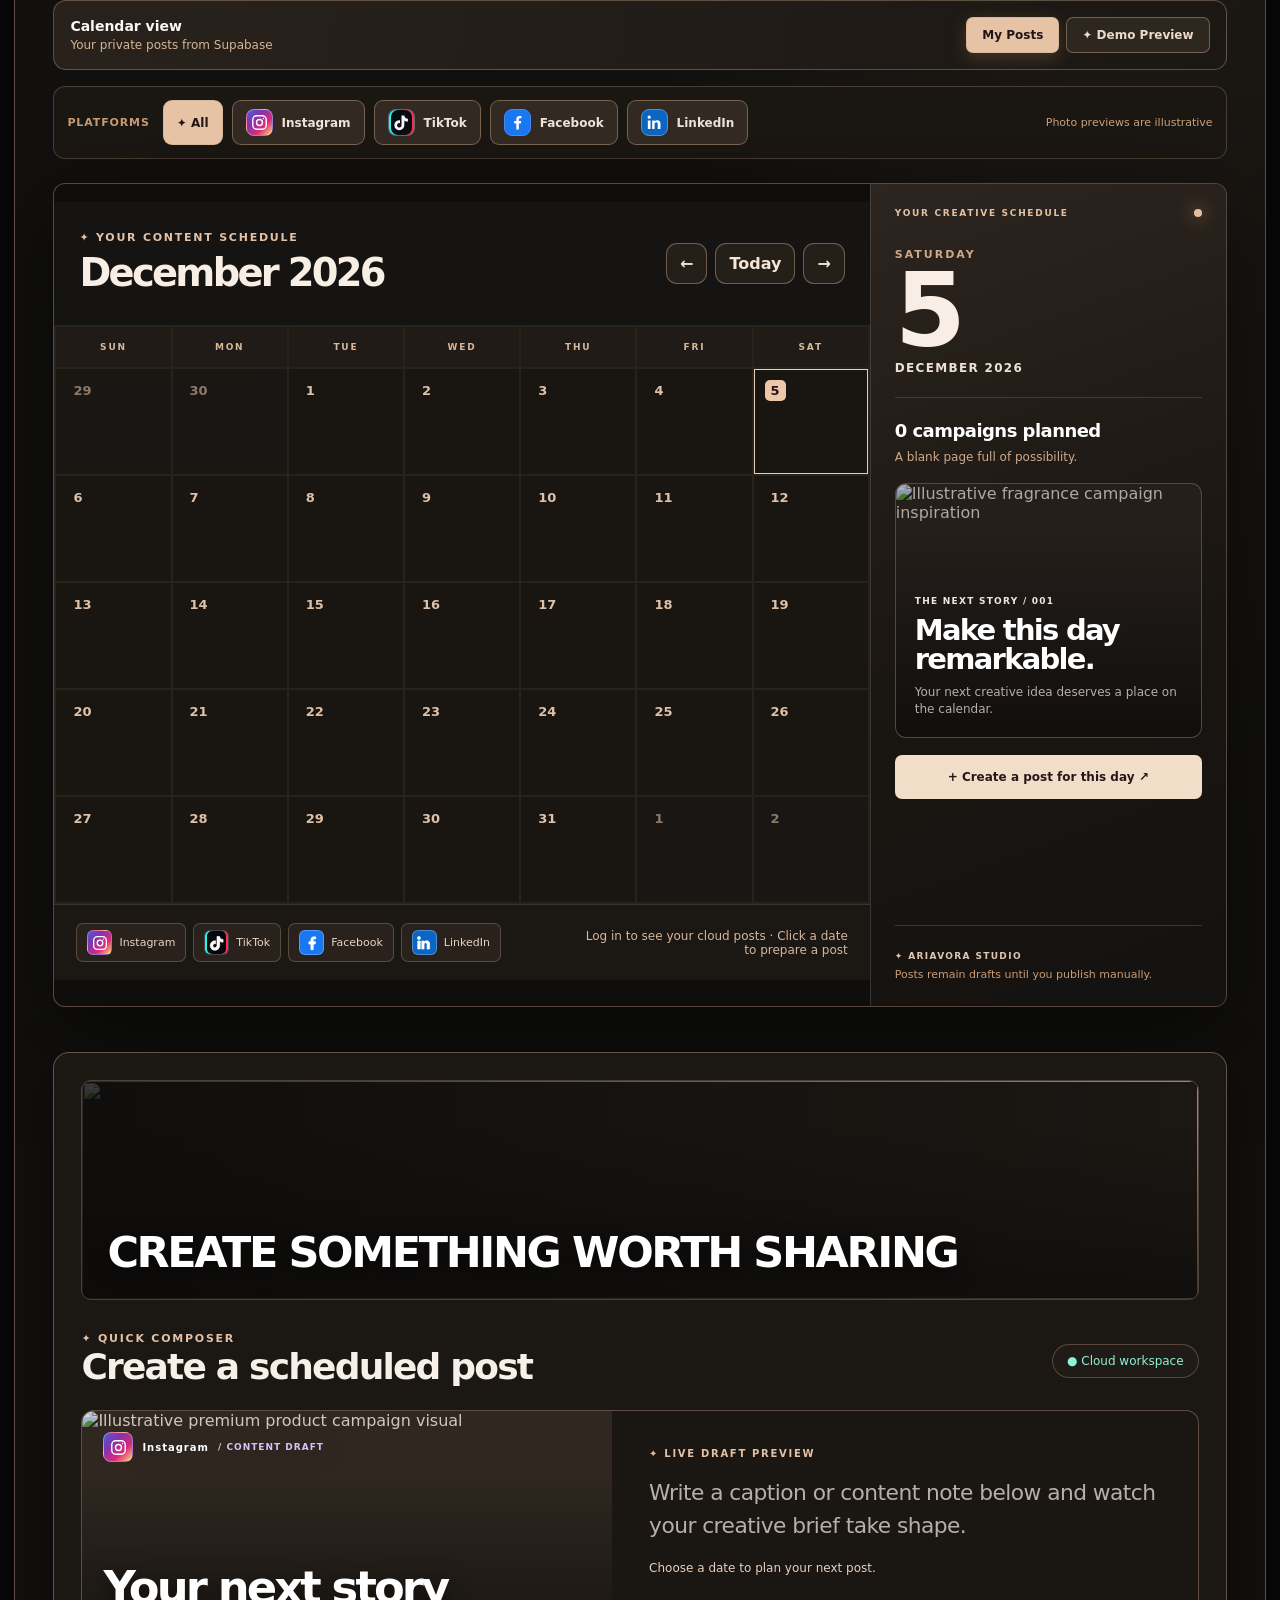
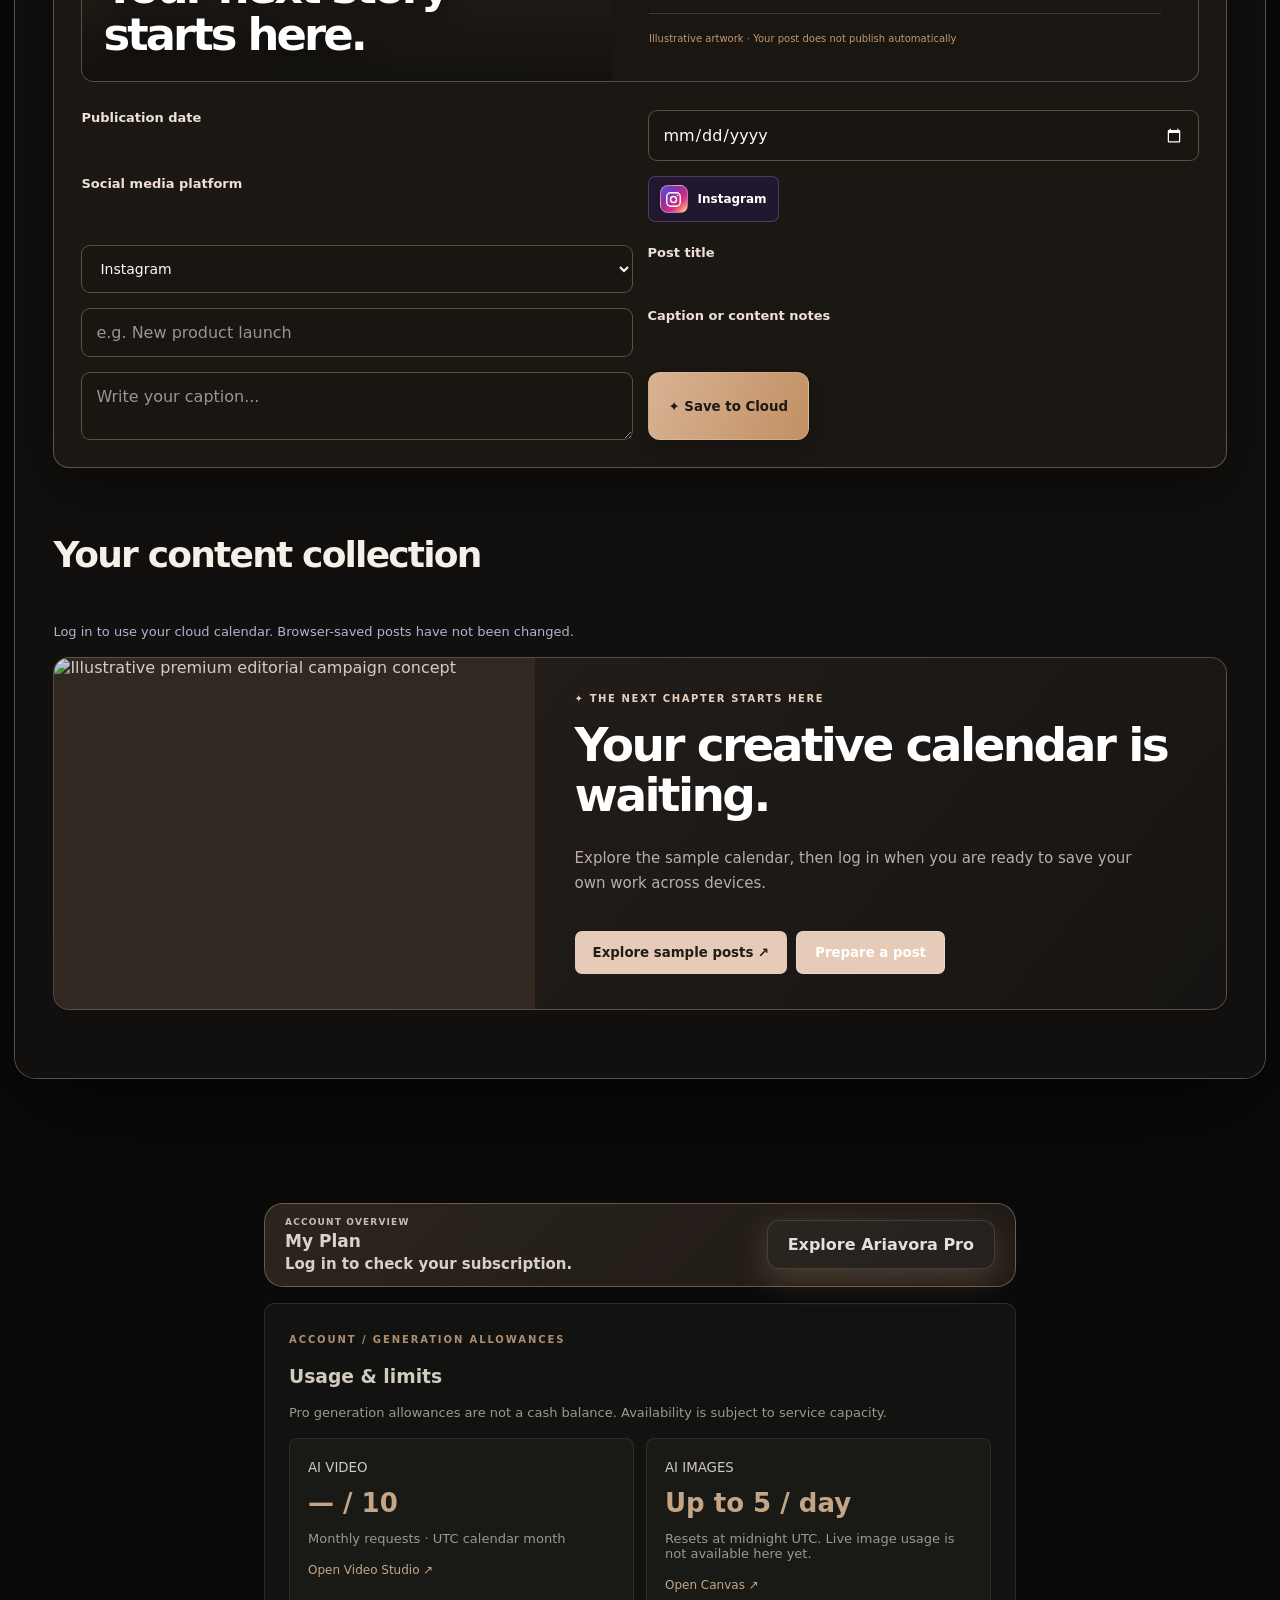
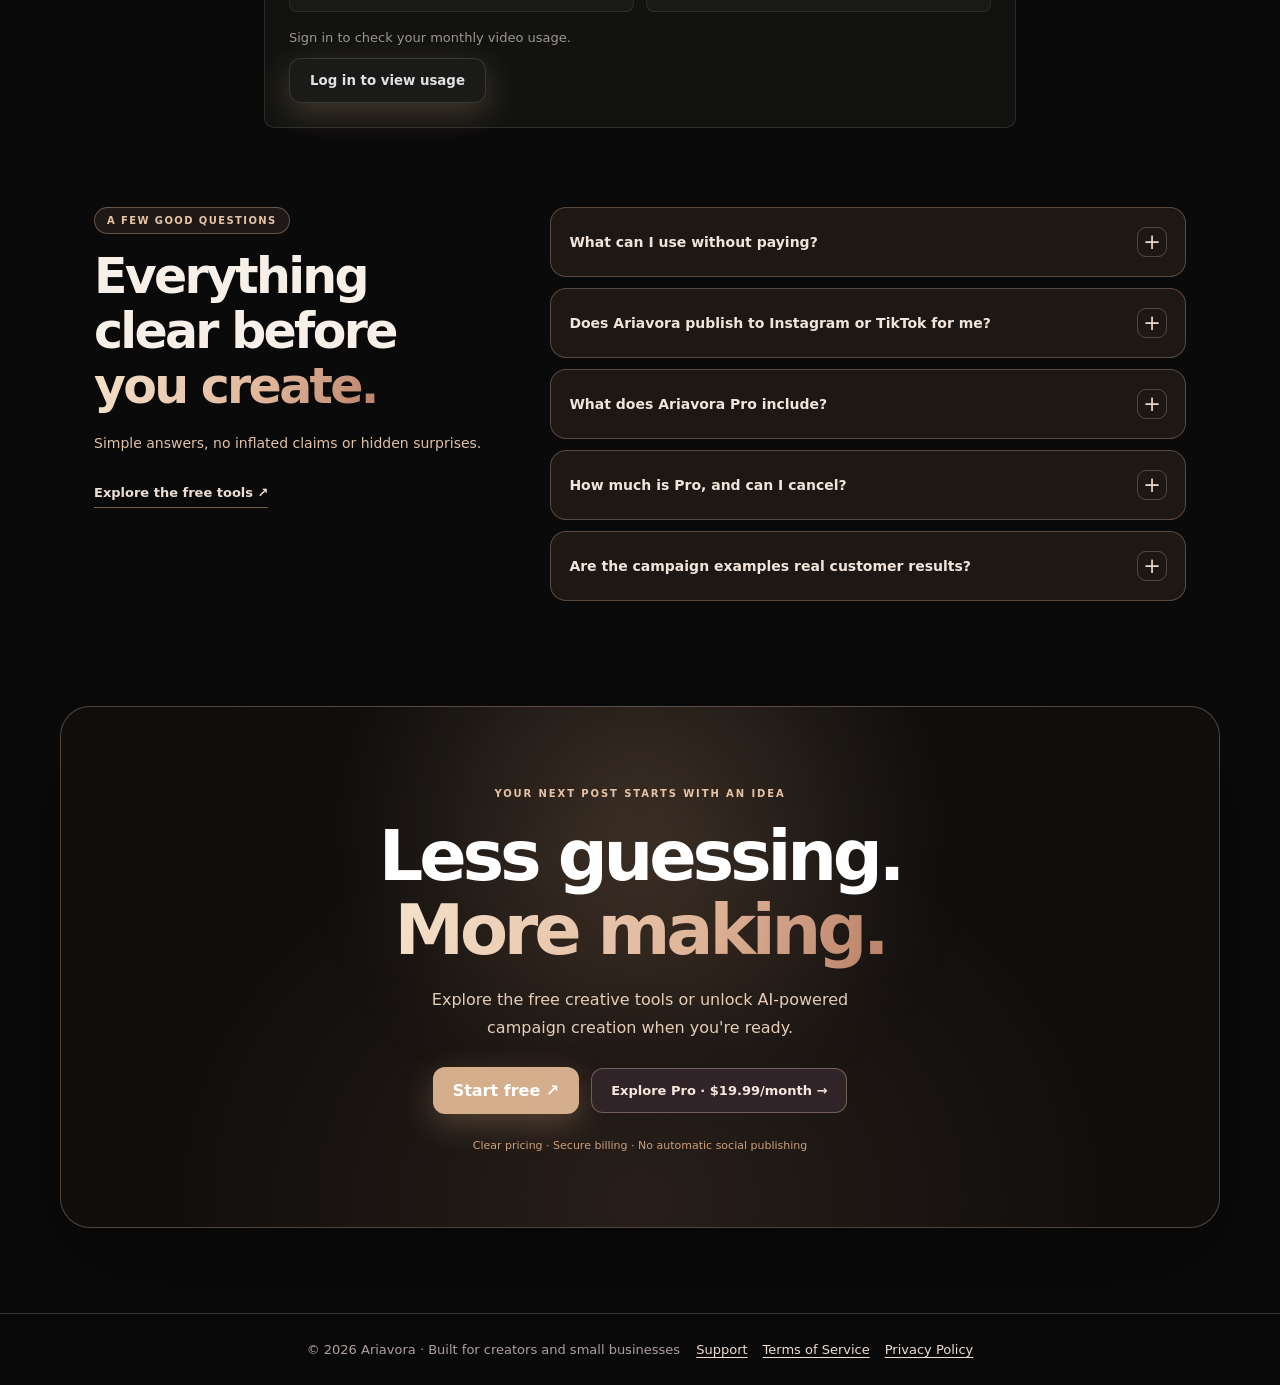
==== commit 347e6d43: "Load the updated Meta publishing test control" ====
--- a/index.html
+++ b/index.html
@@ -5063,4 +5063,5 @@
 </form>
 </dialog>
 <script src="./tiktok-publishing.js" defer></script>
+<script src="./meta-publishing.js?v=2" defer></script>
 </body></html>
